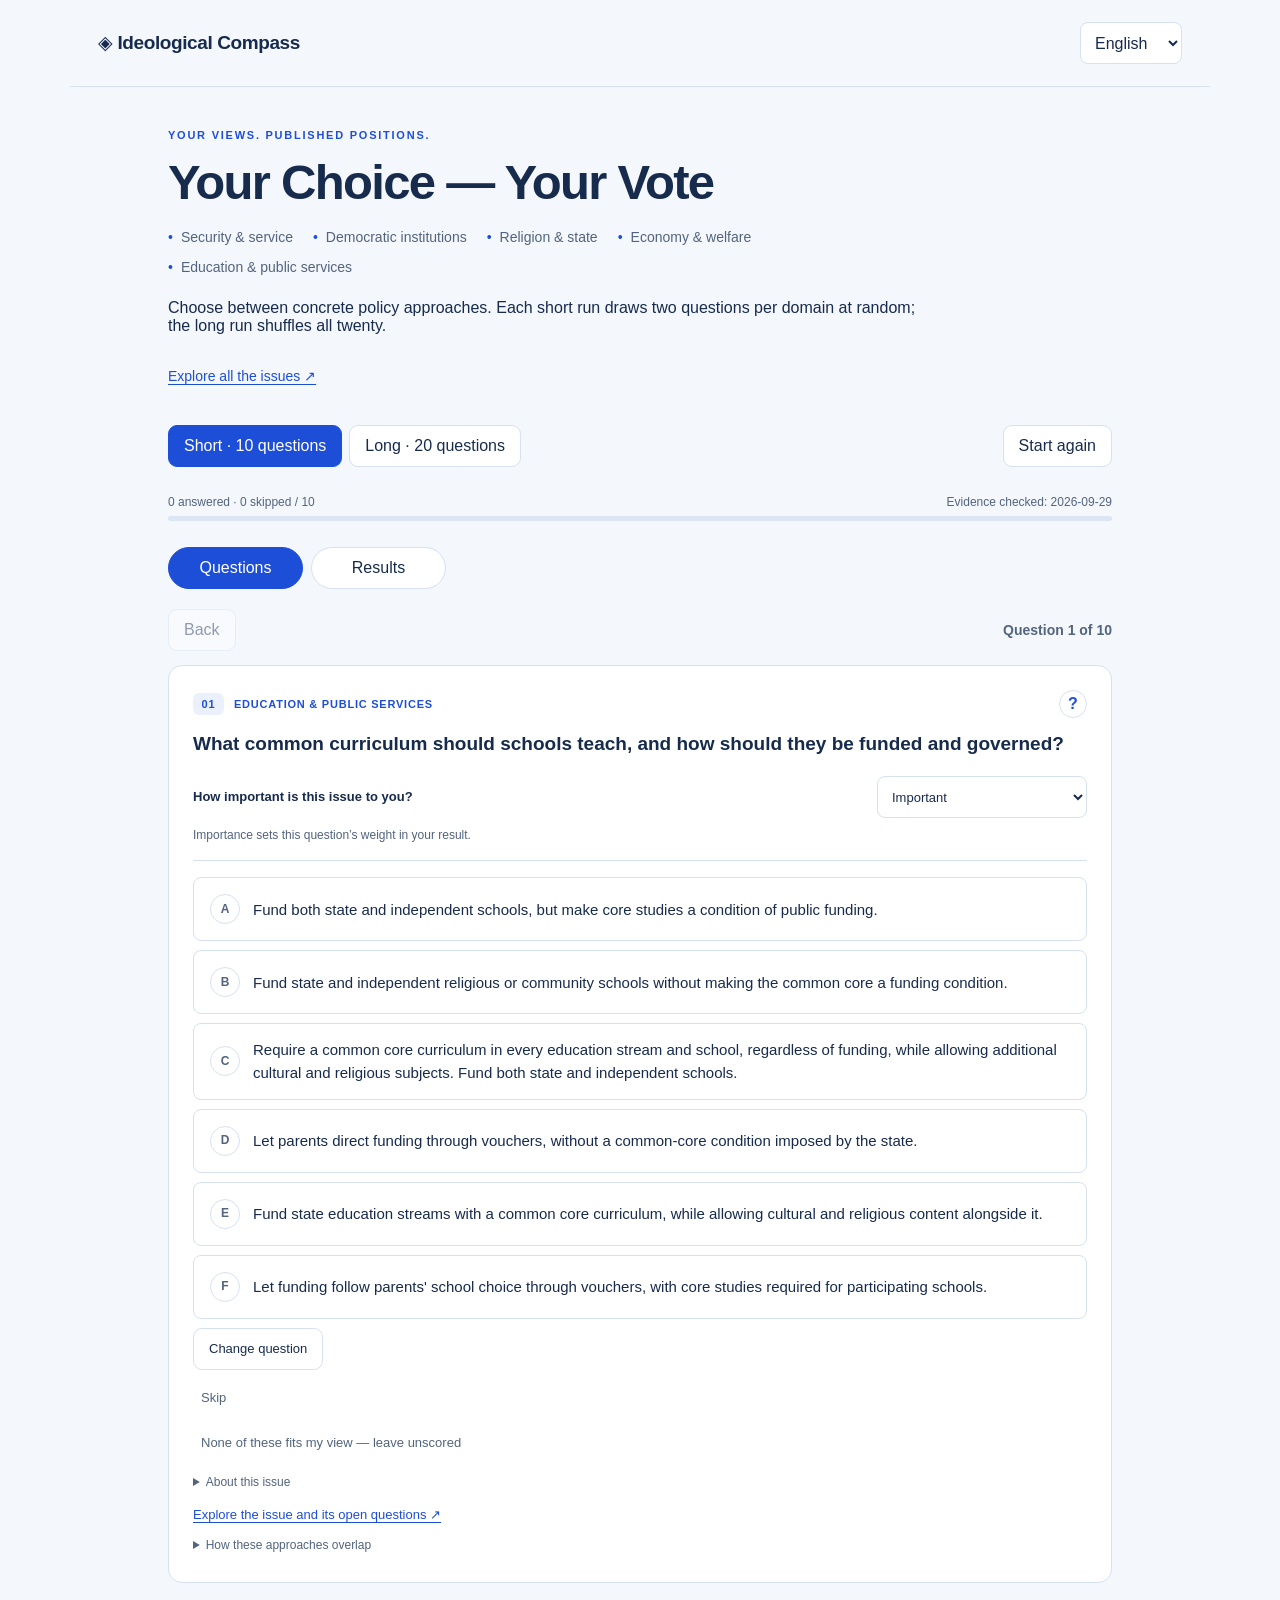
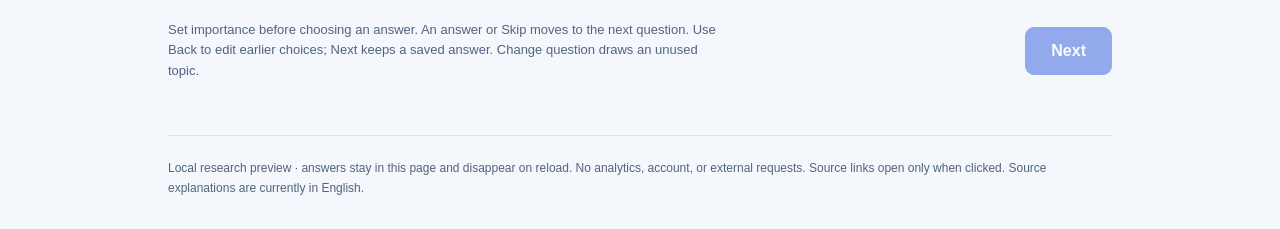
==== index.html @ 133d7e2b "Add multilingual political compass and GitHub Pages deployment" ====
<!doctype html>
<html lang="en" dir="ltr">
<head>
  <meta charset="utf-8"><meta name="theme-color" content="#1d4ed8">
  <meta name="viewport" content="width=device-width,initial-scale=1,viewport-fit=cover">
  <meta name="color-scheme" content="light">
  <title>Your Choice — Your Vote</title>
  <style>:root{font-family:Inter,-apple-system,BlinkMacSystemFont,"Segoe UI",Arial,sans-serif;color:#172b4d;background:#f4f7fc;font-synthesis:none;--accent:#1d4ed8;--line:#d7e1ef;--muted:#52647e}*{box-sizing:border-box}body{margin:0}button,input{font:inherit}button{cursor:pointer;border:1px solid var(--line);background:#fff;color:inherit;border-radius:9px;padding:10px 15px;min-height:42px}button:hover{border-color:var(--accent);background:#edf4ff}button:focus-visible,a:focus-visible,summary:focus-visible,input:focus-visible{outline:3px solid #3b82f6;outline-offset:4px}button:disabled{opacity:.45;cursor:default}button[aria-pressed=true],button.primary{background:var(--accent);color:#fff;border-color:var(--accent)}a{color:var(--accent);text-underline-offset:3px}.topbar{max-width:1140px;margin:auto;padding:22px 28px;display:flex;align-items:center;justify-content:space-between;border-bottom:1px solid var(--line)}.brand{text-decoration:none;color:#172b4d;font-weight:750;font-size:19px;letter-spacing:-.4px}.top-actions{display:flex;gap:14px;align-items:center}.badge{font-size:11px;letter-spacing:.07em;text-transform:uppercase;color:#78623a;background:#efe7d6;border-radius:30px;padding:7px 11px}main{max-width:1000px;margin:auto;padding:0 28px 30px}.intro{padding:42px 0 24px;max-width:770px}.eyebrow{font-size:11px;font-weight:750;letter-spacing:.16em;text-transform:uppercase;color:var(--accent);margin:0 0 14px}h1{font-size:clamp(32px,5vw,49px);line-height:1.12;letter-spacing:-1.7px;margin:0 0 16px;font-weight:700}.intro>p:last-child{font-size:17px;line-height:1.65;color:var(--muted);margin:0}.toolbar{display:flex;gap:16px;align-items:center;justify-content:space-between;padding:16px 0}.segments,.toolbar-actions{display:flex;gap:7px}.progress-line{display:flex;justify-content:space-between;gap:14px;font-size:12px;color:var(--muted);margin:12px 0 7px}progress{display:block;width:100%;height:5px;border:0;border-radius:6px;overflow:hidden;background:#dce5f3}progress::-webkit-progress-bar{background:#dce5f3}progress::-webkit-progress-value{background:var(--accent)}progress::-moz-progress-bar{background:var(--accent)}.tabs{display:flex;gap:8px;margin:26px 0 20px}.tabs button{border-radius:30px;min-width:135px}.question{background:#fff;border:1px solid var(--line);border-radius:14px;margin-bottom:16px;padding:24px}.question-meta{display:flex;gap:10px;align-items:center;margin-bottom:12px;font-size:11px;font-weight:700;color:var(--accent);text-transform:uppercase;letter-spacing:.07em}.question-number{display:inline-grid;place-items:center;background:#eaf1fc;border-radius:6px;padding:5px 7px;min-width:31px}.question fieldset{padding:0;border:0;margin:0;min-width:0}.question legend{font-size:19px;line-height:1.5;font-weight:600;margin-bottom:18px;padding:0;max-width:100%}.choices{display:grid;grid-template-columns:repeat(5,1fr);gap:7px}.choice{position:relative;display:flex;align-items:center;justify-content:center;text-align:center;cursor:pointer;border:1px solid var(--line);border-radius:8px;min-height:58px;padding:9px;font-size:13px;line-height:1.35}.choice:has(input:checked){background:#e8f0fe;border-color:var(--accent);box-shadow:inset 0 0 0 1px var(--accent);color:#17438e}.choice:has(input:focus-visible){outline:3px solid #3b82f6;outline-offset:3px}.choice input{position:absolute;opacity:0;width:1px;height:1px}.choice.skip{grid-column:1/-1;justify-self:start;border:0;min-height:32px;padding:5px 8px;color:var(--muted);margin-top:2px}.question details{margin-top:9px;font-size:12px;color:var(--muted)}summary{cursor:pointer;padding:6px 0}details p{line-height:1.6}.finish{display:flex;justify-content:space-between;align-items:center;gap:20px;margin:24px 0}.finish p{max-width:550px;font-size:13px;color:var(--muted);line-height:1.6}.primary{font-weight:650;padding:14px 25px}.result-heading{display:flex;justify-content:space-between;align-items:center;gap:15px;margin:27px 0 20px}.result-heading h2{font-size:29px;letter-spacing:-.7px;margin:0 0 8px}.result-heading p{margin:0;color:var(--muted);font-size:14px;line-height:1.6}.research-options{display:flex;flex-wrap:wrap;gap:12px 26px;background:#eaf1fc;border:1px solid var(--line);border-radius:10px;padding:17px;font-size:13px}.research-options label{display:flex;gap:9px;align-items:center;cursor:pointer}.research-options input{accent-color:var(--accent);width:17px;height:17px}.notice{border-inline-start:3px solid #6b9fdf;background:#eef4ff;padding:12px 16px;font-size:13px;line-height:1.6;color:#334c70}.result-card{background:#fff;border:1px solid var(--line);border-radius:12px;margin-bottom:13px;padding:21px}.result-main{display:flex;justify-content:space-between;align-items:flex-start;gap:18px}.result-main h3{font-size:19px;margin:0 0 8px}.result-meta{font-size:12px;color:var(--muted);line-height:1.6}.score{text-align:end;font-size:31px;font-weight:700;white-space:nowrap;color:var(--accent)}.score small{display:block;max-width:200px;white-space:normal;font-weight:500;font-size:11px;line-height:1.5;color:var(--muted)}.score.missing{font-size:13px;max-width:210px;white-space:normal;line-height:1.5;color:var(--muted);font-weight:500}.score.partial{color:#866823}.score-track{height:6px;background:#eaf0fa;border-radius:5px;margin:15px 0;overflow:hidden}.score-track span{display:block;height:100%;background:var(--accent)}.result-card>details{font-size:12px;margin-top:12px}.evidence{padding:15px 0;border-top:1px solid var(--line);line-height:1.6}.evidence h4{font-size:14px;font-weight:600;margin:0 0 8px}.evidence p{margin:6px 0;color:var(--muted)}.evidence .values{font-weight:650;color:#244b7b}.evidence a{margin-inline-end:14px;display:inline-block}.evidence-tag{font-size:11px;background:#edf2f9;border-radius:4px;padding:3px 6px}.bounds{font-size:12px;color:var(--muted);line-height:1.6}.method{border-top:1px solid var(--line);padding-top:15px;font-size:13px;line-height:1.7;margin-top:27px}.empty{padding:35px;border:1px dashed var(--line);text-align:center;line-height:1.7;color:var(--muted)}footer{border-top:1px solid var(--line);margin-top:40px;padding-top:22px;color:var(--muted);font-size:12px;line-height:1.7}[hidden]{display:none!important}[dir=rtl] h1{letter-spacing:-.6px}[dir=rtl] .eyebrow,[dir=rtl] .question-meta{letter-spacing:0}@media(max-width:650px){main{padding:0 17px 24px}.topbar{padding:17px}.top-actions{gap:7px}.badge{display:none}.intro{padding-top:29px}.toolbar{flex-direction:column;align-items:stretch}.segments button{flex:1}.toolbar-actions{justify-content:flex-end}.question{padding:18px}.question legend{font-size:17px}.choices{grid-template-columns:repeat(2,1fr)}.choice:nth-child(3){grid-column:1/-1;grid-row:3}.choice.skip{grid-row:4}.choice{min-height:50px}.finish{align-items:stretch;flex-direction:column}.finish p{margin-bottom:0}.progress-line{font-size:11px}.result-main{gap:12px}.result-card{padding:17px}.result-heading{align-items:flex-start}.score.missing{max-width:130px}.score small{max-width:145px}.research-options{flex-direction:column}.result-heading h2{font-size:25px}}

/* Policy packages need readable sentences, not a row of scale buttons. */
.choices{display:flex;flex-direction:column;gap:9px}
.choice{justify-content:flex-start;align-items:center;text-align:start;gap:13px;min-height:64px;padding:14px 16px;font-size:15px;line-height:1.55}
.option-letter{display:grid;place-items:center;flex:0 0 30px;height:30px;border:1px solid var(--line);border-radius:50%;font-size:12px;font-weight:700;color:var(--muted)}
.choice:has(input:checked) .option-letter{background:var(--accent);border-color:var(--accent);color:#fff}
.choice.skip{align-self:flex-start;min-height:34px;max-width:100%;font-size:13px}
.component{margin:12px 0;padding:12px 15px;background:#f3f6fc;border-radius:8px}
.component h5{font-size:13px;margin:0 0 7px}
.component .component-match{color:var(--accent);font-weight:650}
@media(max-width:650px){.choice{font-size:14px;padding:12px;gap:10px}.option-letter{flex-basis:25px;height:25px}.choice.skip{font-size:12px}.component{padding:11px}.question legend{font-size:19px}}
select{font:inherit;color:inherit;background:#fff;border:1px solid var(--line);border-radius:8px;padding:10px;max-width:100%;min-height:42px}
select:focus-visible{outline:3px solid #3b82f6;outline-offset:3px}
.intro>a{display:inline-block;margin-top:17px;font-size:14px}
.help-wrap{position:relative;margin-inline-start:auto;text-transform:none;letter-spacing:normal}
.help-button{padding:0;min-height:28px;width:28px;height:28px;border-radius:50%;font-size:16px;font-weight:700}
.issue-tooltip{position:absolute;z-index:5;inset-inline-end:0;top:36px;width:min(440px,calc(100vw - 72px));background:#17386b;color:#fff;padding:18px;border-radius:12px;box-shadow:0 10px 30px #132f5730;font-size:14px;line-height:1.65;font-weight:400}
.issue-tooltip::before{content:'';position:absolute;top:-12px;inset-inline:0;height:14px}
.issue-tooltip a{display:block;color:#d6e6ff;font-weight:650;margin-top:12px}
.reading-links{display:flex;flex-direction:column;gap:10px;margin:14px 0;line-height:1.6}
.reading-links bdi{font-size:11px;white-space:nowrap;color:var(--muted)}
.explore-issue{display:inline-block;margin-top:12px;font-size:13px}
.overlap-details{color:var(--muted);margin-top:15px}
.table-scroll{max-width:100%;overflow:auto}.overlap-table{border-collapse:collapse;margin-top:10px;width:100%;max-width:470px;font-size:12px;font-variant-numeric:tabular-nums}
.overlap-table caption{text-align:start;padding:8px 0;font-weight:650}.overlap-table td,.overlap-table th{padding:9px;border:1px solid var(--line);text-align:center}.overlap-table th{background:#eaf1fc}
.replacement:empty{display:none}.replacement{padding:14px;background:#edf3fc;border-radius:8px;margin:12px 0;font-size:13px;line-height:1.6}
.replacement-label{display:block;margin-bottom:8px}.replacement-controls{display:flex;gap:8px}.replacement-controls select{flex:1;min-width:0;width:0}.replacement-controls button{flex-shrink:0}
.no-spares{margin:0}.evidence-gap{font-size:13px;line-height:1.6;color:var(--muted);background:#eef3fb;border-radius:7px;padding:12px}.evidence-gap button{font-size:12px;margin-top:8px;display:block}
.question-match{font-size:13px}.issues-page{max-width:980px}#contents{display:flex;flex-direction:column;gap:10px;margin:0 0 28px}#topic-jump{width:100%}
.coverage-note{font-size:13px;line-height:1.7;color:var(--muted);margin:16px 0 22px}
.question-importance{display:grid;grid-template-columns:minmax(0,1fr) auto;align-items:center;gap:8px 16px;border-bottom:1px solid var(--line);margin:0 0 16px;padding-bottom:16px;font-size:13px;line-height:1.5}.question-importance label{font-weight:600}.question-importance small{grid-column:1/-1;color:var(--muted);font-size:12px}.importance-select{width:210px}
@media(max-width:650px){.question-importance{grid-template-columns:minmax(0,1fr)}.importance-select{width:100%}}
.issue-section{scroll-margin-top:20px;padding:30px;background:white;border:1px solid var(--line);border-radius:14px;margin:24px 0}.issue-section h2{font-size:27px;line-height:1.35;margin:10px 0 18px}.issue-section h3{font-size:16px;margin:26px 0 12px}.issue-introduction{font-size:17px;line-height:1.8;color:var(--muted)}.open-questions{background:#eaf1fc;border-radius:10px;padding:18px 35px;line-height:1.8}.open-questions li+li,.approach-list li+li{margin-top:12px}.approach-list{font-size:15px;line-height:1.8;padding-inline-start:23px}
@media(max-width:650px){.replacement-controls{flex-direction:column}.replacement-controls select{width:100%}.issue-section{padding:20px}.issue-section h2{font-size:22px}.issue-introduction{font-size:16px}.topbar{gap:10px}.brand{font-size:17px}.top-actions{min-width:0}.top-actions select{max-width:125px}}

.change-question-control{display:flex;align-items:center;gap:10px;flex-wrap:wrap}.change-question-control small{font-size:12px;color:var(--muted)}.change-question{font-size:13px}
.topic-list{list-style:none;display:flex;flex-wrap:wrap;gap:8px 20px;padding:0;margin:0 0 20px;font-size:14px;line-height:1.6;color:var(--muted)}.topic-list li::before{content:'•';color:var(--accent);margin-inline-end:8px}.topbar .brand{min-width:0;line-height:1.35}.top-actions{flex-shrink:0}
.question-navigation{display:flex;align-items:center;justify-content:space-between;gap:16px;margin-bottom:14px;scroll-margin-top:16px}.question-navigation span{font-size:14px;color:var(--muted);font-weight:600}.step-actions{flex-shrink:0}.question legend:focus{outline:none}
@media(max-width:650px){.step-actions button{width:100%}.step-actions{width:100%}}

#subtitle{white-space:pre-line}

/* Phone layouts keep text readable and controls large enough to tap. */
html{-webkit-text-size-adjust:100%;text-size-adjust:100%}
.question-domain{min-width:0;overflow-wrap:anywhere}
.question-number,.help-wrap{flex-shrink:0}
.reading-links a,.evidence a{overflow-wrap:anywhere}
@media(max-width:650px){
  main{padding:0 max(14px,env(safe-area-inset-right)) max(24px,env(safe-area-inset-bottom)) max(14px,env(safe-area-inset-left))}
  .topbar{padding:12px max(14px,env(safe-area-inset-right)) 12px max(14px,env(safe-area-inset-left));gap:12px}
  .topbar .brand{font-size:16px;letter-spacing:0}
  button,select{min-height:48px;font-size:16px;touch-action:manipulation}
  #language{width:112px;padding:8px;flex-shrink:0}
  .intro{padding:24px 0 12px}
  h1{font-size:clamp(28px,8vw,36px);line-height:1.2;letter-spacing:-.6px;text-wrap:balance}
  .topic-list{gap:4px 16px;margin-bottom:16px;line-height:1.5}
  #subtitle{font-size:16px;line-height:1.6;color:var(--muted)}
  .intro>a{margin-top:8px;padding:10px 0;min-height:44px}
  .toolbar{gap:10px;padding:12px 0}
  .segments{width:100%}.segments button{min-width:0;padding:10px;line-height:1.4}
  .progress-line{flex-wrap:wrap;gap:4px 12px;line-height:1.5;font-size:12px}
  .tabs{margin:20px 0 14px}.tabs button{flex:1;min-width:0}
  .question-navigation{position:sticky;top:0;z-index:6;background:#f4f7fc;padding:8px 0;margin-bottom:8px;scroll-margin-top:0;border-bottom:1px solid var(--line)}
  .question-navigation span{text-align:end}
  .question{padding:16px;border-radius:12px}
  .question-meta{gap:8px;line-height:1.5;margin-bottom:12px}
  .help-button{width:44px;height:44px;min-height:44px}
  .issue-tooltip{top:50px;width:min(440px,calc(100vw - 64px));max-height:60vh;max-height:60dvh;overflow:auto;font-size:15px;padding:16px}
  .question legend{font-size:20px;line-height:1.45;margin-bottom:16px}
  .question-importance{gap:8px;font-size:14px}
  .question-importance small{font-size:13px;line-height:1.5}
  .choice{font-size:16px;line-height:1.55;padding:13px 12px;gap:10px;min-height:52px}
  .option-letter{flex:0 0 26px;height:26px}
  .choice>span:last-child{min-width:0;overflow-wrap:anywhere}
  .choice.skip{align-self:stretch;font-size:14px;min-height:44px;padding:10px 12px;background:#f3f6fc}
  .change-question-control{gap:6px}.change-question{width:100%;font-size:16px}
  .question summary,.result-card>details>summary,.method>summary{min-height:44px;padding:12px 0;font-size:14px;line-height:1.5}
  .explore-issue{display:block;min-height:44px;font-size:14px;padding:10px 0;line-height:1.5;margin-top:4px}
  .finish{gap:14px;margin:16px 0}.finish p{font-size:14px}
  .result-heading{flex-direction:column;align-items:stretch}.result-heading button{align-self:flex-start}
  .result-main{display:grid;grid-template-columns:minmax(0,1fr) minmax(88px,116px);gap:12px}
  .result-main>div:first-child{display:contents}
  .result-main h3{grid-column:1;grid-row:1;font-size:19px;line-height:1.4;overflow-wrap:anywhere}
  .result-meta{grid-column:1/-1;grid-row:2;font-size:13px}
  .score{grid-column:2;grid-row:1;font-size:32px;line-height:1.2}
  .score small{font-size:12px;margin-top:5px;max-width:none}
  .research-options{font-size:14px}.research-options label{align-items:flex-start;line-height:1.6}
  .research-options input{flex-shrink:0;width:20px;height:20px;margin-top:2px}
  .notice,.coverage-note,.evidence-gap{font-size:14px}
  .evidence-gap button{font-size:14px;max-width:100%}
  .evidence,.component{font-size:14px}.evidence h4{font-size:16px}
  .issue-section{padding:18px 16px}.issue-section h2{font-size:23px;overflow-wrap:anywhere}
  .open-questions{padding:16px;padding-inline-start:32px}
  .approach-list{font-size:16px}.reading-links{font-size:15px}
}
@media(prefers-reduced-motion:reduce){*{scroll-behavior:auto!important}}
@media(pointer:coarse){button,select{min-height:48px;font-size:16px}.help-button{width:44px;height:44px;min-height:44px}.issue-tooltip{top:50px}}
.choice{transition:background-color 140ms ease,border-color 140ms ease,color 140ms ease,box-shadow 140ms ease}
.choice.is-confirmed:has(input:checked){background:var(--accent);border-color:var(--accent);color:white;box-shadow:inset 0 0 0 1px var(--accent)}
.choice.is-confirmed:has(input:checked) .option-letter{background:white;color:var(--accent);border-color:white}
@media(prefers-reduced-motion:reduce){.choice{transition:none}}
</style>
</head>
<body>
  <header class="topbar"><a class="brand" href="#">◈ <span id="brand"></span></a><div class="top-actions"><select id="language" aria-label="Language / שפה / Язык"><option value="en">English</option><option value="he">עברית</option><option value="ru">Русский</option></select></div></header>
  <main>
    <section class="intro"><p class="eyebrow" id="eyebrow"></p><h1 id="title"></h1><ul id="topics" class="topic-list"></ul><p id="subtitle"></p><a id="issues-link" href="issues.html" target="_blank" rel="noopener"></a></section>
    <section class="toolbar" aria-label="Questionnaire controls">
      <div class="segments"><button type="button" id="short"></button><button type="button" id="long"></button></div>
      <div class="toolbar-actions"><button type="button" id="reset"></button></div>
    </section>
    <div class="progress-line"><span id="progress-label" role="status"></span><span id="date"></span></div><progress id="progress" value="0" max="10"></progress>
    <nav class="tabs"><button type="button" id="quiz-tab"></button><button type="button" id="results-tab"></button></nav>
    <section id="quiz"><div id="question-navigation" class="question-navigation"><button id="back" type="button"></button><span id="step-label" role="status" aria-live="polite"></span></div><div id="questions"></div><div class="finish"><p id="skip-note"></p><div class="step-actions"><button class="primary" id="next" type="button"></button><button class="primary" id="calculate" type="button" hidden></button></div></div></section>
    <section id="results" hidden aria-label="Results">
      <div class="result-heading"><div><h2 id="results-title" tabindex="-1"></h2><p id="results-subtitle"></p></div><button type="button" id="edit"></button></div>
      <div class="research-options"><label><input type="checkbox" id="historical"><span id="historical-label"></span></label></div>
      <p id="mode-note" class="notice"></p>
      <p id="coverage-note" class="coverage-note"></p>
      <div id="result-cards"></div>
      <details class="method"><summary id="method-title"></summary><p id="method-body"></p></details>
    </section>
    <footer id="footer"></footer>
  </main>
  <script id="compass-data" type="application/json">{"parties": [{"id": "likud", "en": "Likud", "he": "הליכוד", "ru": "Ликуд"}, {"id": "yashar", "en": "Yashar", "he": "ישר!", "ru": "Яшар"}, {"id": "beyahad", "en": "Beyahad", "he": "ביחד", "ru": "Беяхад"}, {"id": "democrats", "en": "Democrats", "he": "הדמוקרטים", "ru": "Демократы"}, {"id": "religious_zionism", "en": "Religious Zionism", "he": "הציונות הדתית", "ru": "Религиозный сионизм"}, {"id": "otzma", "en": "Otzma Yehudit", "he": "עוצמה יהודית", "ru": "Оцма Йехудит"}, {"id": "shas", "en": "Shas", "he": "ש״ס", "ru": "ШАС"}, {"id": "beytenu", "en": "Yisrael Beytenu", "he": "ישראל ביתנו", "ru": "Наш дом Израиль"}, {"id": "raam", "en": "Ra'am", "he": "רע״ם", "ru": "РААМ"}, {"id": "hadash", "en": "Hadash", "he": "חד״ש", "ru": "ХАДАШ"}, {"id": "taal", "en": "Ta'al", "he": "תע״ל", "ru": "ТААЛ"}, {"id": "balad", "en": "Balad", "he": "בל״ד", "ru": "БАЛАД"}, {"id": "utj", "en": "United Torah Judaism", "he": "יהדות התורה", "ru": "Яхадут ха-Тора"}, {"id": "zehut", "en": "Zehut", "he": "זהות", "ru": "Зеут"}, {"id": "blue_white", "en": "Blue and White", "he": "כחול לבן", "ru": "Кахоль-Лаван"}, {"id": "reservists", "en": "Reservists", "he": "המילואימניקים", "ru": "Резервисты"}], "sources": {"Y": {"title": "Yashar: ten steps", "url": "https://yasharwitheisenkot.com/", "date": null, "type": "party_program", "note": "Current homepage; detailed subpages intermittently returned a verification screen."}, "D": {"title": "Democrats: agenda, July 2025", "url": "https://democrats.org.il/wp-content/uploads/2025/09/agenda2025.pdf", "date": "2025-07", "type": "party_program", "note": "Date taken from the document cover, not search-engine publication metadata. Newer plans also exist at yes.democrats.org.il; the parsed index did not expose their text."}, "DC": {"title": "Democrats: current commitments", "url": "https://fighters.democrats.org.il/", "date": null, "type": "party_program"}, "B": {"title": "Beyahad: published plans", "url": "https://be-yahad.org.il/plans/?bennett_plans_cat=198", "date": null, "type": "party_program"}, "BE": {"title": "Beyahad: environment plan", "url": "https://be-yahad.org.il/plans/enviroment/", "date": null, "type": "party_program"}, "IB": {"title": "Yisrael Beytenu: platform", "url": "https://beytenu.org.il/party-platform/", "date": null, "type": "party_program", "note": "Current living page; contains both new priorities and legacy sections. Unresolved internal tensions must be flagged."}, "Z": {"title": "Zehut: full web platform", "url": "https://zehut.org.il/platform/full", "date": null, "type": "party_program"}, "ZC": {"title": "Zehut: compass", "url": "https://zehut.org.il/compass", "date": null, "type": "party_program"}, "RD": {"title": "Religious Zionism: platform index", "url": "https://zionutdatit.org.il/מצע-המפלגה/", "date": null, "type": "party_index", "note": "Official index retrieved directly on 2026-09-29. It links dated 2021–22 platform PDFs; those are labeled historical."}, "RJ": {"title": "Religious Zionism: Law and Justice booklet", "url": "https://digitaler.cld.bz/zionutdatit", "date": null, "type": "party_program", "note": "Earlier booklet. A September 2026 sequel exists; see RJ2. Do not label this booklet the 2026 edition."}, "RJ2": {"title": "N12: publication of Law and Justice 2.0", "url": "https://www.mako.co.il/news-israel-elections/2026/Article-8bc88f253f4a0a1027.htm", "date": "2026-09-15", "type": "report"}, "RS": {"title": "Knesset: Smotrich calls for sovereignty", "url": "https://main.knesset.gov.il/News/PressReleases/pages/press29.07.25cx.aspx", "date": "2025-07-29", "type": "official_statement", "note": "Indexed excerpt contains the call for a sovereignty decision; direct page returned no parsed text."}, "O": {"title": "Otzma Yehudit: Disengagement 710 plan", "url": "https://ozmayeudit.com/יו״ר-עוצמה-יהודית-השר-בן-גביר-מציג-את-תו/", "date": "2026-09-04", "type": "party_program", "note": "Retrieved in indexed text. Concerns state-supported emigration; does not itself establish positions on civilian settlements, taxation or marriage."}, "OH": {"title": "Otzma Yehudit: archived principles", "url": "https://www.idi.org.il/media/13907/עוצמה-יהודית.pdf", "date": null, "type": "archive", "note": "Image-only historical document located; not used to code unseen text."}, "OI": {"title": "IDI: Otzma Yehudit", "url": "https://www.idi.org.il/policy/parties-and-elections/parties/otzma-yehudit/", "date": null, "type": "secondary_profile"}, "L": {"title": "Likud: constitution", "url": "https://www.likud.org.il/images/veida4_docs/60.pdf", "date": null, "type": "party_constitution", "note": "Historical/standing principles, not a newly published election platform; indexed text retrieved."}, "LI": {"title": "IDI: Likud and its platform publication history", "url": "https://www.idi.org.il/policy/parties-and-elections/parties/likud/", "date": null, "type": "secondary_profile"}, "LS": {"title": "Prime Minister's Office: Netanyahu on Palestinian statehood", "url": "https://www.gov.il/en/pages/spoke-pm210925", "date": "2025-09-21", "type": "official_statement"}, "S": {"title": "Shas: principles for the 17th Knesset", "url": "https://www.idi.org.il/media/6856/shas-17.pdf", "date": "2006", "type": "archive", "note": "Explicit references to the 17th Knesset and targets for 2007. Not a 2026 platform."}, "UT": {"title": "United Torah Judaism: archived platform", "url": "https://www.idi.org.il/media/16889/יהדות-התורה-1999.pdf", "date": "1999", "type": "archive", "note": "Election year from archive attribution; saved copy carries 2002 print metadata."}, "R": {"title": "Ra'am: archived platform", "url": "https://www.idi.org.il/media/16883/רעמ-1999.pdf", "date": "1999", "type": "archive", "note": "Saved copy carries 2002 metadata; historical only."}, "RI": {"title": "IDI: Ra'am", "url": "https://www.idi.org.il/policy/parties-and-elections/parties/raam/", "date": null, "type": "secondary_profile"}, "H": {"title": "Hadash: current principles", "url": "https://hadash.org.il/", "date": null, "type": "party_principles"}, "HH": {"title": "Hadash: 2013 platform", "url": "https://www.idi.org.il/media/6524/חדש.pdf", "date": "2013", "type": "archive", "note": "The document explicitly identifies the 19th Knesset. The original /matzahadash/ URL now returns 404."}, "H22": {"title": "Zo Haderekh: Hadash–Ta'al 2022 economic program", "url": "https://zoha.org.il/116306/", "date": "2022-10-27", "type": "party_affiliated_archive"}, "TI": {"title": "IDI: Ta'al", "url": "https://www.idi.org.il/policy/parties-and-elections/parties/ta-al/", "date": null, "type": "secondary_profile", "note": "No standalone current primary platform located in this search."}, "BA": {"title": "Balad: political program", "url": "https://www.altajamoa.org/نصوص-مؤسسة/2017/03/29/البرنامج-السياسي", "date": "2017-03-29", "type": "archive", "note": "Official Arabic document. The page's own date is used."}, "DR": {"title": "Ynet: parties' responses on conscription", "url": "https://www.ynet.co.il/news/elections2026/article/yokra14898966", "date": "2026-09-16", "type": "reported_party_responses", "note": "Party responses distinguished from the reporter's characterizations. Joint List response is attributed to the list, not separately asserted by all components."}, "BW": {"title": "Blue and White: principles", "url": "https://kachollavan.org.il/wp-content/uploads/2025/07/20527_3_A5_Hoveret_Ekronot_ONE_PAGE_A.pdf", "date": "2025-07 (file path)", "type": "party_program"}, "M": {"title": "Reservists: platform", "url": "https://www.themiluimnikim.org.il/platform/", "date": null, "type": "party_program", "note": "Component program; not presumed to be an agreed joint program with the Economic Party."}, "REG": {"title": "Platform discovery index", "url": "https://www.dor-why.co.il/platforms", "date": "2026-09-15", "type": "discovery_only", "note": "Used to locate originals; summaries and electoral-list labels are not the party answer key."}, "RDS": {"title": "Religious Zionism: sovereignty policy", "url": "https://zionutdatit.org.il/hityashvut/sovereignty/", "date": null, "type": "party_program", "note": "Official page retrieved directly on 2026-09-29. Publication date not stated; not labeled a newly issued manifesto."}, "RDJ21": {"title": "Religious Zionism: judicial platform", "url": "https://zionutdatit.org.il/wp-content/uploads/2021/12/משפט.pdf", "date": "2021-12", "type": "archive", "note": "Linked by the official platform index. PDF metadata and 24th-Knesset wording establish age; judicial-appointment section visually inspected."}, "RDI21": {"title": "Religious Zionism: Jewish identity platform", "url": "https://zionutdatit.org.il/wp-content/uploads/2021/12/זהות-יהודית.pdf", "date": "2021-12", "type": "archive", "note": "Official linked PDF, visually inspected. Used for the Jewish/democratic identity component; general status-quo language is not a complete answer on transport or marriage."}, "RDE21": {"title": "Religious Zionism: economic platform", "url": "https://zionutdatit.org.il/wp-content/uploads/2021/12/כלכלה.pdf", "date": "2021-12", "type": "archive", "note": "Official linked PDF, visually inspected. Explicitly calls for compulsory arbitration in essential services."}, "RDB23": {"title": "Religious Zionism: 2023–24 budget policy", "url": "https://zionutdatit.org.il/budget/", "date": "2023–2024", "type": "archive", "note": "Official text retrieved directly; internal budget-year references establish date. Not a new 2026 program."}, "OZ20": {"title": "Otzma Yehudit: principles for the 23rd Knesset election (2020)", "url": "https://www.knesset.tv/media/34728/מצע-עוצמה-יהודית.pdf", "date": "2020-01-28", "type": "archive", "note": "Party principles archived by the Knesset channel; heading explicitly dates the election document. Section 4 visually inspected. Historical evidence, not a 2026 manifesto."}}, "status_legend": {"P": "Party-published program or policy page being used as current evidence; may be undated.", "S": "Specific attributable public statement, possibly reported by a news outlet.", "H": "Historical document; excluded from current-mode scoring.", "R": "Secondary characterization; excluded from current-mode scoring.", "U": "Unknown or insufficiently specific; never scored as zero."}, "version": "0.4-confirmed-agreement", "checked_at": "2026-09-29", "publication_ready": false, "description": "Multilingual policy packages with explicit graded component-similarity matrices, confirmed-agreement ranking, source completeness and randomized questionnaire runs.", "questions": [{"id": "Q1", "short": true, "domain": "security", "en": "What political framework should Israel pursue with the Palestinians?", "he": "איזו מסגרת מדינית על ישראל לקדם ביחס לפלסטינים?", "dimensions": [{"id": "statehood", "en": "A separate Palestinian state", "he": "מדינה פלסטינית נפרדת", "weight": 1, "values": [{"id": "yes", "en": "Pursue a state with security conditions", "he": "לקדם מדינה בתנאי ביטחון", "ru": "Создание государства при соблюдении условий безопасности"}, {"id": "no", "en": "No separate Palestinian state", "he": "ללא מדינה פלסטינית נפרדת", "ru": "Без отдельного палестинского государства"}, {"id": "defer", "en": "Defer the final-status decision", "he": "לדחות הכרעה על הסדר הקבע", "ru": "Отложить решение об окончательном статусе"}], "ru": "Отдельное палестинское государство", "similarity": {"matrix": {"yes": {"yes": 1, "no": 0, "defer": 0.5}, "no": {"yes": 0, "no": 1, "defer": 0.5}, "defer": {"yes": 0.5, "no": 0.5, "defer": 1}}, "rationale": {"en": "Deferral leaves either final outcome open; accepting and rejecting a separate state are opposed.", "he": "דחיית ההכרעה משאירה את שתי התוצאות פתוחות; תמיכה במדינה נפרדת ושלילתה מנוגדות.", "ru": "Отсрочка оставляет открытыми оба исхода; поддержка и отрицание отдельного государства противоположны."}}}, {"id": "framework", "en": "Political framework", "he": "המסגרת המדינית", "weight": 1, "values": [{"id": "bilateral", "en": "Bilateral negotiated agreement", "he": "הסכם במשא ומתן ישיר", "ru": "Двустороннее соглашение"}, {"id": "regional", "en": "Regional agreement", "he": "הסדר אזורי", "ru": "Региональное соглашение"}, {"id": "autonomy", "en": "Autonomy under Israeli security control", "he": "אוטונומיה תחת שליטה ביטחונית ישראלית", "ru": "Автономия под израильским контролем безопасности"}, {"id": "interim", "en": "Interim arrangements", "he": "הסדרי ביניים", "ru": "Промежуточные договорённости"}, {"id": "shared", "en": "One shared democratic state", "he": "מדינה דמוקרטית משותפת", "ru": "Одно общее демократическое государство"}], "ru": "Политическая модель", "similarity": {"matrix": {"bilateral": {"bilateral": 1, "regional": 0.75, "autonomy": 0.25, "interim": 0.5, "shared": 0}, "regional": {"bilateral": 0.75, "regional": 1, "autonomy": 0.25, "interim": 0.5, "shared": 0}, "autonomy": {"bilateral": 0.25, "regional": 0.25, "autonomy": 1, "interim": 0.5, "shared": 0}, "interim": {"bilateral": 0.5, "regional": 0.5, "autonomy": 0.5, "interim": 1, "shared": 0}, "shared": {"bilateral": 0, "regional": 0, "autonomy": 0, "interim": 0, "shared": 1}}, "rationale": {"en": "Negotiated frameworks overlap strongly; interim arrangements share practical tools with several end-state models.", "he": "מסגרות של הסכם חופפות במידה רבה; להסדרי ביניים כלים משותפים עם כמה מודלים של הסדר קבע.", "ru": "Переговорные модели сильно пересекаются; временные договорённости разделяют практические инструменты с несколькими конечными моделями."}}}], "options": [{"id": "negotiated", "en": "Negotiate two states with enforceable security safeguards and agreed borders.", "he": "לנהל משא ומתן לשתי מדינות, עם הסדרי ביטחון ניתנים לאכיפה וגבולות מוסכמים.", "profile": {"statehood": "yes", "framework": "bilateral"}, "ru": "Вести переговоры о двух государствах с проверяемыми гарантиями безопасности и согласованными границами."}, {"id": "regional", "en": "Pursue a Palestinian state only within a wider regional agreement with Arab states and security guarantees.", "he": "לקדם מדינה פלסטינית רק כחלק מהסדר אזורי רחב עם מדינות ערב וערבויות ביטחוניות.", "profile": {"statehood": "yes", "framework": "regional"}, "ru": "Добиваться создания палестинского государства только в рамках более широкого регионального соглашения с арабскими странами и гарантиями безопасности."}, {"id": "autonomy", "en": "Maintain Israeli security control and Palestinian civil autonomy, without a separate Palestinian state.", "he": "לקיים שליטה ביטחונית ישראלית ואוטונומיה אזרחית פלסטינית, ללא מדינה פלסטינית נפרדת.", "profile": {"statehood": "no", "framework": "autonomy"}, "ru": "Сохранить израильский контроль в сфере безопасности и палестинскую гражданскую автономию без отдельного палестинского государства."}, {"id": "interim", "en": "Defer the final-status decision and pursue practical interim agreements on security, movement and economic life.", "he": "לדחות את ההכרעה על הסדר הקבע ולקדם הסכמי ביניים בנושאי ביטחון, תנועה וכלכלה.", "profile": {"statehood": "defer", "framework": "interim"}, "ru": "Отложить решение об окончательном статусе и заключать промежуточные соглашения по безопасности, передвижению и экономике."}, {"id": "shared", "en": "Work toward one democratic state with equal citizenship for Israelis and Palestinians, rather than two states.", "he": "לפעול למדינה דמוקרטית אחת עם אזרחות שווה לישראלים ולפלסטינים, במקום שתי מדינות.", "profile": {"statehood": "no", "framework": "shared"}, "ru": "Стремиться к одному демократическому государству с равным гражданством для израильтян и палестинцев вместо двух государств."}], "note": "Choose the policy package closest to your view. Each package has two separately scored components; choosing a package does not establish views beyond its wording.", "note_he": "בחרו את חבילת המדיניות הקרובה ביותר לעמדתכם. בכל חלופה שני מרכיבים שמושווים בנפרד; הבחירה אינה מעידה על עמדות מעבר למה שנכתב.", "ru": "Какой политический подход Израилю следует выбрать в отношениях с палестинцами?", "note_ru": "Выберите пакет политики, наиболее близкий к вашей позиции. Его два компонента сравниваются отдельно; выбор не означает согласия с положениями, которые здесь не указаны.", "help": {"overview": {"en": "The dispute concerns sovereignty, security and political rights. Two-state, autonomy and shared-state proposals allocate these differently. Interim arrangements defer the final decision; a regional agreement adds neighboring states and guarantees.", "he": "המחלוקת עוסקת בריבונות, בביטחון ובזכויות פוליטיות. שתי מדינות, אוטונומיה ומדינה משותפת מחלקות אותם אחרת. הסדר ביניים דוחה הכרעה סופית; הסדר אזורי מוסיף מדינות שכנות וערבויות.", "ru": "Спор касается суверенитета, безопасности и политических прав. Два государства, автономия и общее государство распределяют их по-разному. Временные договорённости откладывают окончательное решение, а региональное соглашение привлекает соседние страны и гарантии."}, "links": [{"url": "https://www.inss.org.il/publication/the-day-after/", "title": {"en": "INSS: Regional proposals for post-war Gaza", "he": "INSS: מתווים אזוריים לעזה לאחר המלחמה", "ru": "INSS: региональные варианты послевоенного устройства Газы"}, "kind": "analysis", "language": "en"}, {"url": "https://www.altajamoa.org/نصوص-مؤسسة/2017/03/29/البرنامج-السياسي", "title": {"en": "Balad: political program (2017)", "he": "בל״ד: תוכנית פוליטית (2017)", "ru": "БАЛАД: политическая программа (2017)"}, "kind": "party", "language": "ar"}], "discussion": {"en": ["What security guarantees could actually be enforced, and by whom?", "What citizenship and political rights would people have under each proposed arrangement?"], "he": ["אילו ערבויות ביטחוניות אפשר לאכוף בפועל, ועל ידי מי?", "אילו זכויות אזרחיות ופוליטיות יהיו לתושבים בכל הסדר מוצע?"], "ru": ["Какие гарантии безопасности реально исполнимы и кто их обеспечит?", "Какие гражданские и политические права получат жители при каждом устройстве?"]}}}, {"id": "Q2", "short": true, "domain": "security", "en": "How should military and civilian service be organized, including for yeshiva students?", "he": "כיצד יש להסדיר שירות צבאי ואזרחי, כולל לתלמידי ישיבות?", "dimensions": [{"id": "obligation", "en": "Who is obliged to serve?", "he": "על מי חלה החובה?", "weight": 1, "values": [{"id": "universal", "en": "Universal obligation with narrow individual exceptions", "he": "חובה כללית עם חריגים אישיים מצומצמים", "ru": "Всеобщая обязанность с узкими индивидуальными исключениями"}, {"id": "sector_exemption", "en": "Exemption for full-time yeshiva study", "he": "פטור ללימוד מלא בישיבה", "ru": "Освобождение при очной учёбе в иешиве"}, {"id": "voluntary", "en": "Voluntary service for everyone", "he": "שירות מרצון לכולם", "ru": "Добровольная служба для всех"}], "ru": "Кто обязан служить?", "similarity": {"matrix": {"universal": {"universal": 1, "sector_exemption": 0.5, "voluntary": 0}, "sector_exemption": {"universal": 0.5, "sector_exemption": 1, "voluntary": 0.25}, "voluntary": {"universal": 0, "sector_exemption": 0.25, "voluntary": 1}}, "rationale": {"en": "Universal and sector-exemption models retain conscription; an exemption shares only limited voluntariness with an all-volunteer system.", "he": "חובה כללית ופטור מגזרי משמרים גיוס חובה; לפטור יש רק חפיפה מוגבלת עם שירות מרצון לכולם.", "ru": "Всеобщая обязанность и секторные исключения сохраняют призыв; исключение лишь частично сходно с полностью добровольной системой."}}}, {"id": "pathway", "en": "Service pathway", "he": "מסלול השירות", "weight": 1, "values": [{"id": "military_priority", "en": "Military service takes priority", "he": "עדיפות לשירות צבאי", "ru": "Приоритет потребностей армии"}, {"id": "equal_choice", "en": "Equal choice of military or civilian service", "he": "בחירה שווה בין שירות צבאי לאזרחי", "ru": "Равный выбор военной или гражданской службы"}], "ru": "Порядок выбора службы", "similarity": {"matrix": {"military_priority": {"military_priority": 1, "equal_choice": 0.5}, "equal_choice": {"military_priority": 0.5, "equal_choice": 1}}, "rationale": {"en": "Both provide military and civilian routes, but differ over who chooses the route.", "he": "בשני המודלים קיימים מסלולים צבאיים ואזרחיים, אך זהות הגורם הבוחר שונה.", "ru": "Обе модели предусматривают военный и гражданский пути, но различаются тем, кто выбирает путь."}}}], "options": [{"id": "universal_military", "en": "Require service from everyone, with the army choosing whom it needs and civilian service for the rest; allow only narrow individual exceptions.", "he": "לחייב את כולם בשירות: הצבא יבחר את מי שנחוץ לו, והשאר ישרתו בשירות אזרחי; לאפשר רק חריגים אישיים מצומצמים.", "profile": {"obligation": "universal", "pathway": "military_priority"}, "ru": "Ввести обязанность служить для всех: армия определяет, кто ей нужен, остальные проходят гражданскую службу. Допускать лишь узкие индивидуальные исключения."}, {"id": "universal_choice", "en": "Require a contribution from everyone, but let each person choose between military service and an equally recognized civilian route.", "he": "לחייב את כולם בתרומה, אך לאפשר לכל אדם לבחור בין שירות צבאי למסלול אזרחי בעל מעמד שווה.", "profile": {"obligation": "universal", "pathway": "equal_choice"}, "ru": "Требовать службы от всех, но позволить каждому выбирать между военной и равноценной гражданской службой."}, {"id": "yeshiva_exemption", "en": "Keep compulsory military service, while exempting full-time yeshiva students and offering adapted service to those who leave study.", "he": "להשאיר שירות צבאי חובה, לפטור תלמידי ישיבות הלומדים במשרה מלאה ולהציע שירות מותאם למי שעוזבים את הלימודים.", "profile": {"obligation": "sector_exemption", "pathway": "military_priority"}, "ru": "Сохранить обязательную военную службу, освобождая тех, кто учится в иешиве полный день, и предлагая подходящие условия службы тем, кто прекращает учёбу."}, {"id": "professional", "en": "Move to a paid professional military and voluntary civilian service, ending compulsory service for everyone.", "he": "לעבור לצבא מקצועי בשכר ולשירות אזרחי מרצון, ולבטל את חובת השירות לכולם.", "profile": {"obligation": "voluntary", "pathway": "equal_choice"}, "ru": "Перейти к оплачиваемой профессиональной армии и добровольной гражданской службе, отменив обязательную службу для всех."}], "note": "Choose the policy package closest to your view. Each package has two separately scored components; choosing a package does not establish views beyond its wording.", "note_he": "בחרו את חבילת המדיניות הקרובה ביותר לעמדתכם. בכל חלופה שני מרכיבים שמושווים בנפרד; הבחירה אינה מעידה על עמדות מעבר למה שנכתב.", "ru": "Как организовать военную и гражданскую службу, в том числе для учащихся иешив?", "note_ru": "Выберите пакет политики, наиболее близкий к вашей позиции. Его два компонента сравниваются отдельно; выбор не означает согласия с положениями, которые здесь не указаны.", "help": {"overview": {"en": "Service policy has two separate questions: who must serve, and who chooses the route. The debate weighs military staffing and equal burdens against religious study, individual freedom and the costs of alternative service.", "he": "מדיניות השירות כוללת שתי שאלות נפרדות: מי חייב לשרת ומי בוחר את המסלול. הדיון מאזן בין צורכי כוח האדם והשוויון בנטל לבין לימוד תורה, חירות הפרט ועלות המסלולים החלופיים.", "ru": "Политика службы ставит два вопроса: кто обязан служить и кто выбирает путь. Обсуждаются потребности армии и равенство обязанностей, а также религиозная учёба, личная свобода и стоимость альтернативной службы."}, "links": [{"url": "https://en.idi.org.il/articles/53301", "title": {"en": "IDI: Development of the Haredi exemption law", "he": "IDI: התפתחות הסדרי הפטור לחרדים", "ru": "IDI: история освобождения харедим от службы"}, "kind": "analysis", "language": "en"}, {"url": "https://zehut.org.il/platform/full", "title": {"en": "Zehut: published program", "he": "זהות: המצע המפורסם", "ru": "Зеут: опубликованная программа"}, "kind": "party", "language": "he"}], "discussion": {"en": ["Who should decide which exemptions are legitimate and which service routes meet real needs?", "How should lost earnings, public cost and the burden on those who serve be compared?"], "he": ["מי יקבע אילו פטורים מוצדקים ואילו מסלולי שירות עונים על צרכים אמיתיים?", "כיצד משווים אובדן הכנסה, עלות ציבורית והנטל על המשרתים?"], "ru": ["Кто определяет обоснованные исключения и реально нужные виды службы?", "Как сопоставить потерянный заработок, бюджетные расходы и нагрузку на служащих?"]}}}, {"id": "Q3", "short": true, "domain": "institutions", "en": "How should power be divided between the Knesset and the judiciary?", "he": "כיצד יש לחלק את הכוח בין הכנסת למערכת המשפט?", "dimensions": [{"id": "ordinary_override", "en": "Override by an ordinary coalition majority", "he": "התגברות ברוב קואליציוני רגיל", "weight": 1, "values": [{"id": "yes", "en": "Yes", "he": "כן", "ru": "Да"}, {"id": "no", "en": "No", "he": "לא", "ru": "Нет"}], "ru": "Преодоление судебного решения обычным коалиционным большинством", "similarity": {"matrix": {"yes": {"yes": 1, "no": 0}, "no": {"yes": 0, "no": 1}}, "rationale": {"en": "These are opposed answers to this explicit policy commitment; shared aspects are scored in the other component.", "he": "אלה תשובות מנוגדות להתחייבות המדיניות המפורשת; היבטים משותפים נבחנים במרכיב האחר.", "ru": "Это противоположные ответы на конкретный вопрос политики; общие аспекты учитываются другим компонентом."}}}, {"id": "appointments", "en": "Who selects judges?", "he": "מי בוחר שופטים?", "weight": 1, "values": [{"id": "professional", "en": "Professional committee", "he": "ועדה מקצועית", "ru": "Профессиональная комиссия"}, {"id": "shared", "en": "Government–opposition agreement", "he": "הסכמה בין קואליציה לאופוזיציה", "ru": "Соглашение коалиции и оппозиции"}, {"id": "parliament", "en": "Parliamentary majority", "he": "רוב בכנסת", "ru": "Парламентское большинство"}, {"id": "direct", "en": "Direct public election", "he": "בחירה ישירה בציבור", "ru": "Прямые выборы гражданами"}], "ru": "Кто выбирает судей?", "similarity": {"matrix": {"professional": {"professional": 1, "shared": 0.75, "parliament": 0.25, "direct": 0}, "shared": {"professional": 0.75, "shared": 1, "parliament": 0.5, "direct": 0.25}, "parliament": {"professional": 0.25, "shared": 0.5, "parliament": 1, "direct": 0.5}, "direct": {"professional": 0, "shared": 0.25, "parliament": 0.5, "direct": 1}}, "rationale": {"en": "Credit reflects shared professional checks or electoral accountability, not the identity of a party supporting a model.", "he": "החפיפה מבוססת על בקרה מקצועית או אחריות לנבחרים, ולא על המפלגה התומכת במודל.", "ru": "Сходство отражает общие профессиональные сдержки или выборную подотчётность, а не партийную принадлежность."}}}], "options": [{"id": "professional_review", "en": "Keep rights-based judicial review without an ordinary-majority override; use a professionally led judicial appointments committee.", "he": "לשמור על ביקורת שיפוטית להגנת זכויות ללא התגברות ברוב רגיל; למנות שופטים בוועדה בהובלה מקצועית.", "profile": {"ordinary_override": "no", "appointments": "professional"}, "ru": "Сохранить судебный контроль для защиты прав без возможности преодолеть его обычным большинством; назначать судей через комиссию под руководством профессионалов."}, {"id": "shared_review", "en": "Require government–opposition agreement on judicial appointments, and prohibit overriding rights judgments by an ordinary coalition majority.", "he": "לחייב הסכמה בין קואליציה לאופוזיציה במינוי שופטים, ולא לאפשר לרוב קואליציוני רגיל להתגבר על פסיקות המגינות על זכויות.", "profile": {"ordinary_override": "no", "appointments": "shared"}, "ru": "Назначать судей по соглашению коалиции и оппозиции и не позволять обычному коалиционному большинству преодолевать решения о защите прав."}, {"id": "parliamentary", "en": "Let an ordinary Knesset majority override invalidation of a law and give elected legislators control over judicial appointments.", "he": "לאפשר לרוב רגיל בכנסת להתגבר על פסילת חוק ולהעניק לנבחרי הציבור שליטה במינוי שופטים.", "profile": {"ordinary_override": "yes", "appointments": "parliament"}, "ru": "Разрешить обычному большинству Кнессета преодолевать отмену закона судом и передать избранным депутатам контроль над назначением судей."}, {"id": "direct_election", "en": "Allow an ordinary-majority override, but have the public elect senior judges directly for fixed terms.", "he": "לאפשר התגברות ברוב רגיל, אך לבחור שופטים בכירים בבחירה ישירה של הציבור לתקופות קצובות.", "profile": {"ordinary_override": "yes", "appointments": "direct"}, "ru": "Разрешить преодоление обычным большинством, но избирать высших судей прямым голосованием граждан на фиксированный срок."}], "note": "Choose the policy package closest to your view. Each package has two separately scored components; choosing a package does not establish views beyond its wording.", "note_he": "בחרו את חבילת המדיניות הקרובה ביותר לעמדתכם. בכל חלופה שני מרכיבים שמושווים בנפרד; הבחירה אינה מעידה על עמדות מעבר למה שנכתב.", "ru": "Как распределить полномочия между Кнессетом и судебной системой?", "note_ru": "Выберите пакет политики, наиболее близкий к вашей позиции. Его два компонента сравниваются отдельно; выбор не означает согласия с положениями, которые здесь не указаны.", "help": {"overview": {"en": "An override clause would let the Knesset re-enact a law invalidated for conflicting with constitutional rights. Supporters emphasize elected lawmakers' authority; critics emphasize minority-rights safeguards. The required majority, duration and judicial appointment system affect the balance.", "he": "פסקת התגברות נועדה לאפשר לכנסת לחוקק מחדש חוק שנפסל בשל סתירה לזכויות חוקתיות. תומכים מדגישים את סמכות הנבחרים; מתנגדים מדגישים הגנה על זכויות מיעוט. הרוב הדרוש, משך ההתגברות ושיטת מינוי השופטים משפיעים על האיזון.", "ru": "Положение о преодолении судебного вето позволило бы Кнессету вновь принять закон, отменённый судом из-за нарушения конституционных прав. Сторонники подчёркивают полномочия избранных законодателей, критики — защиту меньшинств. Баланс зависит от требуемого большинства, срока действия и порядка назначения судей."}, "links": [{"url": "https://en.idi.org.il/articles/46387", "title": {"en": "IDI: The override clause explained", "he": "IDI: הסבר על פסקת ההתגברות", "ru": "IDI: что такое преодоление судебного вето"}, "kind": "analysis", "language": "en"}, {"url": "https://zionutdatit.org.il/wp-content/uploads/2021/12/משפט.pdf", "title": {"en": "Religious Zionism: judicial proposals (2021)", "he": "הציונות הדתית: הצעות בתחום המשפט (2021)", "ru": "Религиозный сионизм: судебные предложения (2021)"}, "kind": "party", "language": "he"}], "discussion": {"en": ["Which decisions should an elected majority be unable to make without broader agreement?", "How can judges be accountable without making their decisions dependent on electoral pressure?"], "he": ["אילו החלטות רוב נבחר לא צריך להיות רשאי לקבל בלי הסכמה רחבה יותר?", "כיצד יוצרים אחריות של שופטים בלי להכפיף את פסיקותיהם ללחץ אלקטורלי?"], "ru": ["Какие решения избранное большинство не должно принимать без более широкого согласия?", "Как обеспечить подотчётность судей без зависимости решений от избирательного давления?"]}}}, {"id": "Q4", "short": true, "domain": "institutions", "en": "How should equality and the state's national identity be expressed in constitutional law?", "he": "כיצד יש לבטא את השוויון ואת הזהות הלאומית של המדינה בחוקי היסוד?", "dimensions": [{"id": "equality", "en": "Legal protection for equal civil rights", "he": "עיגון שוויון הזכויות האזרחיות", "weight": 1, "values": [{"id": "constitutional", "en": "Explicit constitutional guarantee", "he": "עיגון מפורש בחוק יסוד", "ru": "Прямая конституционная гарантия"}, {"id": "ordinary", "en": "Ordinary legislation", "he": "חקיקה רגילה", "ru": "Обычное законодательство"}, {"id": "existing", "en": "Retain existing protections", "he": "להשאיר את ההגנות הקיימות", "ru": "Сохранение существующей защиты"}], "ru": "Правовая защита равных гражданских прав", "similarity": {"matrix": {"constitutional": {"constitutional": 1, "ordinary": 0.5, "existing": 0.25}, "ordinary": {"constitutional": 0.5, "ordinary": 1, "existing": 0.5}, "existing": {"constitutional": 0.25, "ordinary": 0.5, "existing": 1}}, "rationale": {"en": "All refer to rights protection but differ in explicitness and legal entrenchment.", "he": "האפשרויות עוסקות בהגנת זכויות אך שונות במפורשות ובעוצמת העיגון המשפטי.", "ru": "Все варианты касаются защиты прав, но различаются её прямотой и уровнем правового закрепления."}}}, {"id": "identity", "en": "National identity", "he": "זהות לאומית", "weight": 1, "values": [{"id": "jewish_democratic", "en": "Jewish and democratic", "he": "יהודית ודמוקרטית", "ru": "Еврейское и демократическое государство"}, {"id": "civic", "en": "Civic state of all citizens", "he": "מדינה אזרחית של כלל אזרחיה", "ru": "Гражданское государство всех граждан"}, {"id": "binational", "en": "Recognition of two national collectives", "he": "הכרה בשני קולקטיבים לאומיים", "ru": "Признание двух национальных общностей"}], "ru": "Национальный характер", "similarity": {"matrix": {"jewish_democratic": {"jewish_democratic": 1, "civic": 0.25, "binational": 0.25}, "civic": {"jewish_democratic": 0.25, "civic": 1, "binational": 0.75}, "binational": {"jewish_democratic": 0.25, "civic": 0.75, "binational": 1}}, "rationale": {"en": "Civic and binational models overlap in equal belonging; national definitions remain a substantive distinction.", "he": "למודל אזרחי ולמודל דו־לאומי חפיפה בשייכות שווה; ההגדרה הלאומית היא הבדל מהותי.", "ru": "Гражданская и двунациональная модели близки по равной принадлежности; национальное определение остаётся существенным различием."}}}], "options": [{"id": "jewish_equal", "en": "Guarantee equal individual civil rights in a Basic Law while retaining Israel's identity as a Jewish and democratic state.", "he": "לעגן בחוק יסוד שוויון זכויות אזרחיות אישיות, לצד זהותה של ישראל כמדינה יהודית ודמוקרטית.", "profile": {"equality": "constitutional", "identity": "jewish_democratic"}, "ru": "Закрепить равные личные гражданские права в Основном законе, сохранив характер Израиля как еврейского и демократического государства."}, {"id": "civic_equal", "en": "Guarantee constitutional equality and define the state in civic terms as belonging equally to all its citizens.", "he": "לעגן שוויון חוקתי ולהגדיר את המדינה במונחים אזרחיים כשייכת באופן שווה לכל אזרחיה.", "profile": {"equality": "constitutional", "identity": "civic"}, "ru": "Гарантировать конституционное равенство и определить государство как гражданское, в равной мере принадлежащее всем его гражданам."}, {"id": "collective_equal", "en": "Guarantee equal individual rights and recognize both Jewish and Arab national collectives in the constitutional framework.", "he": "לעגן שוויון זכויות אישיות ולהכיר במסגרת החוקתית הן בקולקטיב הלאומי היהודי והן בקולקטיב הלאומי הערבי.", "profile": {"equality": "constitutional", "identity": "binational"}, "ru": "Гарантировать равные личные права и признать в конституционном устройстве как еврейскую, так и арабскую национальную общность."}, {"id": "ordinary_equal", "en": "Retain the Jewish and democratic constitutional definition, and protect equality through ordinary legislation.", "he": "להשאיר את ההגדרה החוקתית היהודית והדמוקרטית ולהגן על השוויון בחקיקה רגילה.", "profile": {"equality": "ordinary", "identity": "jewish_democratic"}, "ru": "Сохранить конституционное определение еврейского и демократического государства, защищая равноправие обычными законами."}, {"id": "existing", "en": "Keep the Jewish and democratic definition and existing rights protections, without adding a new equality guarantee.", "he": "להשאיר את ההגדרה היהודית והדמוקרטית ואת הגנות הזכויות הקיימות, ללא עיגון חדש של השוויון.", "profile": {"equality": "existing", "identity": "jewish_democratic"}, "ru": "Сохранить определение еврейского и демократического государства и действующие гарантии прав, не добавляя новой гарантии равенства."}], "note": "Choose the policy package closest to your view. Each package has two separately scored components; choosing a package does not establish views beyond its wording.", "note_he": "בחרו את חבילת המדיניות הקרובה ביותר לעמדתכם. בכל חלופה שני מרכיבים שמושווים בנפרד; הבחירה אינה מעידה על עמדות מעבר למה שנכתב.", "ru": "Как закрепить равноправие и национальный характер государства в Основных законах?", "note_ru": "Выберите пакет политики, наиболее близкий к вашей позиции. Его два компонента сравниваются отдельно; выбор не означает согласия с положениями, которые здесь не указаны.", "help": {"overview": {"en": "Equal individual citizenship and a state's national identity are related but distinct. The dispute asks both how strongly equality should be legally protected and whether national belonging is defined as Jewish, civic or shared by two national communities.", "he": "שוויון אזרחי אישי וזהותה הלאומית של מדינה קשורים אך אינם זהים. המחלוקת עוסקת בעוצמת העיגון המשפטי של השוויון ובשאלה אם השייכות הלאומית מוגדרת כיהודית, אזרחית או משותפת לשתי קהילות לאומיות.", "ru": "Равное личное гражданство и национальный характер государства связаны, но не тождественны. Спор касается силы правовой защиты равенства и определения принадлежности: еврейской, гражданской или общей для двух национальных сообществ."}, "links": [{"url": "https://en.idi.org.il/articles/24241", "title": {"en": "IDI: Nation-State Law explainer", "he": "IDI: הסבר על חוק הלאום", "ru": "IDI: разбор Закона о национальном государстве"}, "kind": "analysis", "language": "en"}, {"url": "https://www.altajamoa.org/نصوص-مؤسسة/2017/03/29/البرنامج-السياسي", "title": {"en": "Balad: political program (2017)", "he": "בל״ד: תוכנית פוליטית (2017)", "ru": "БАЛАД: политическая программа (2017)"}, "kind": "party", "language": "ar"}], "discussion": {"en": ["When do equal individual rights require recognition of collective language or cultural rights?", "How should conflicts between national symbols, public resources and equal belonging be resolved?"], "he": ["מתי שוויון זכויות אישי מחייב הכרה בזכויות לשוניות או תרבותיות קיבוציות?", "כיצד פותרים התנגשות בין סמלים לאומיים, משאבים ציבוריים ושייכות שווה?"], "ru": ["Когда равные личные права требуют признания коллективных языковых или культурных прав?", "Как разрешать конфликты между национальными символами, ресурсами и равной принадлежностью?"]}}}, {"id": "Q5", "short": true, "domain": "religion", "en": "What routes should couples have for marriage, partnership and separation?", "he": "אילו מסלולים יש להציע לזוגות לנישואים, לזוגיות ולפרידה?", "dimensions": [{"id": "civil_route", "en": "Civil legal route", "he": "המסלול האזרחי", "weight": 1, "values": [{"id": "marriage", "en": "Civil marriage and divorce for all", "he": "נישואים וגירושים אזרחיים לכולם", "ru": "Гражданский брак и развод для всех"}, {"id": "registration", "en": "Civil partnership registration", "he": "רישום זוגיות אזרחית", "ru": "Регистрация гражданского партнёрства"}, {"id": "none", "en": "No domestic civil route", "he": "ללא מסלול אזרחי בישראל", "ru": "Без гражданского порядка внутри Израиля"}], "ru": "Гражданский правовой порядок", "similarity": {"matrix": {"marriage": {"marriage": 1, "registration": 0.75, "none": 0}, "registration": {"marriage": 0.75, "registration": 1, "none": 0.25}, "none": {"marriage": 0, "registration": 0.25, "none": 1}}, "rationale": {"en": "Civil registration shares legal protection outside religious marriage, but is not assumed legally equivalent to marriage and divorce.", "he": "רישום אזרחי מעניק הגנות מחוץ לנישואים דתיים, אך אינו נחשב זהה משפטית לנישואים ולגירושים.", "ru": "Гражданская регистрация даёт защиту вне религиозного брака, но не считается юридически равной браку и разводу."}}}, {"id": "religious_role", "en": "Role of religious institutions", "he": "תפקיד המוסדות הדתיים", "weight": 1, "values": [{"id": "optional", "en": "Optional legally recognized religious route", "he": "מסלול דתי מוכר לפי בחירה", "ru": "Религиозный порядок по выбору с юридическим признанием"}, {"id": "private", "en": "Religious ceremonies are private", "he": "טקסים דתיים הם עניין פרטי", "ru": "Религиозные церемонии — частное дело"}, {"id": "exclusive", "en": "Religious institutions have exclusive jurisdiction", "he": "סמכות בלעדית למוסדות הדת", "ru": "Исключительная компетенция религиозных учреждений"}], "ru": "Роль религиозных учреждений", "similarity": {"matrix": {"optional": {"optional": 1, "private": 0.5, "exclusive": 0.25}, "private": {"optional": 0.5, "private": 1, "exclusive": 0}, "exclusive": {"optional": 0.25, "private": 0, "exclusive": 1}}, "rationale": {"en": "Optional and private routes share freedom of choice; optional and exclusive routes retain some formal religious role.", "he": "מסלול לבחירה וטקס פרטי חולקים חופש בחירה; מסלול לבחירה וסמכות בלעדית משמרים תפקיד דתי רשמי כלשהו.", "ru": "Добровольный и частный пути разделяют свободу выбора; добровольный и исключительный сохраняют некоторую официальную роль религии."}}}], "options": [{"id": "parallel", "en": "Offer civil marriage and divorce alongside an optional, legally recognized religious route.", "he": "להציע נישואים וגירושים אזרחיים לצד מסלול דתי מוכר לבחירת הזוג.", "profile": {"civil_route": "marriage", "religious_role": "optional"}, "ru": "Предоставить гражданский брак и развод наряду с добровольно выбираемым, юридически признанным религиозным порядком."}, {"id": "civil_only", "en": "Use civil marriage and divorce for everyone legally; religious ceremonies remain a private choice.", "he": "להסדיר את הנישואים והגירושים של כולם במערכת אזרחית; טקס דתי יישאר בחירה פרטית.", "profile": {"civil_route": "marriage", "religious_role": "private"}, "ru": "Юридически оформлять все браки и разводы в гражданской системе, оставив религиозные церемонии личным выбором."}, {"id": "registration", "en": "Add civil partnership registration with legal protections, while retaining religious marriage as a separate recognized route.", "he": "להוסיף רישום זוגיות אזרחית עם הגנות משפטיות, לצד נישואים דתיים כמסלול מוכר נפרד.", "profile": {"civil_route": "registration", "religious_role": "optional"}, "ru": "Добавить регистрацию гражданского партнёрства с правовой защитой, сохранив религиозный брак как отдельный признанный путь."}, {"id": "religious", "en": "Keep marriage and divorce under the religious institutions, without adding a domestic civil route.", "he": "להשאיר את הנישואים והגירושים בסמכות מוסדות הדת, ללא הוספת מסלול אזרחי בישראל.", "profile": {"civil_route": "none", "religious_role": "exclusive"}, "ru": "Оставить брак и развод в ведении религиозных учреждений, не вводя гражданского порядка внутри Израиля."}], "note": "Choose the policy package closest to your view. Each package has two separately scored components; choosing a package does not establish views beyond its wording.", "note_he": "בחרו את חבילת המדיניות הקרובה ביותר לעמדתכם. בכל חלופה שני מרכיבים שמושווים בנפרד; הבחירה אינה מעידה על עמדות מעבר למה שנכתב.", "ru": "Какие правовые пути должны быть доступны парам для брака, партнёрства и расставания?", "note_ru": "Выберите пакет политики, наиболее близкий к вашей позиции. Его два компонента сравниваются отдельно; выбор не означает согласия с положениями, которые здесь не указаны.", "help": {"overview": {"en": "Marriage, civil partnership and religious ceremonies need not have identical legal effects. The debate combines freedom to form a family with religious institutions' role, including who handles separation. A civil registry is not automatically equivalent to civil marriage.", "he": "לנישואים, לרישום זוגיות ולטקס דתי אין בהכרח אותן תוצאות משפטיות. הדיון משלב חופש להקים משפחה עם תפקיד מוסדות הדת, כולל סמכות בענייני פרידה. רישום אזרחי אינו בהכרח זהה לנישואים אזרחיים.", "ru": "Брак, гражданское партнёрство и религиозная церемония не обязательно имеют одинаковые правовые последствия. Спор соединяет свободу создания семьи с ролью религиозных учреждений, включая расставание. Регистрация не автоматически равна гражданскому браку."}, "links": [{"url": "https://en.idi.org.il/articles/6539", "title": {"en": "IDI: Civil unions for all", "he": "IDI: ברית זוגיות לכולם", "ru": "IDI: гражданские союзы для всех"}, "kind": "analysis", "language": "en"}, {"url": "https://zionutdatit.org.il/wp-content/uploads/2021/12/זהות-יהודית.pdf", "title": {"en": "Religious Zionism: Jewish identity (2021)", "he": "הציונות הדתית: זהות יהודית (2021)", "ru": "Религиозный сионизм: еврейский характер (2021)"}, "kind": "party", "language": "he"}], "discussion": {"en": ["Would the available routes provide genuinely comparable rights, including when a relationship ends?", "How should the state handle a disagreement between partners over religious and civil jurisdiction?"], "he": ["האם המסלולים יספקו זכויות מקבילות בפועל, גם כשהקשר מסתיים?", "כיצד המדינה תטפל במחלוקת בין בני זוג על סמכות דתית או אזרחית?"], "ru": ["Дадут ли разные пути сопоставимые права, в том числе при расставании?", "Как государству решать разногласия партнёров о религиозной и гражданской юрисдикции?"]}}}, {"id": "Q6", "short": true, "domain": "religion", "en": "Who should decide on Shabbat transport, and what service should be available?", "he": "מי צריך להחליט על תחבורה בשבת, ואיזה שירות צריך להיות זמין?", "dimensions": [{"id": "service", "en": "Public transport on Shabbat", "he": "תחבורה ציבורית בשבת", "weight": 1, "values": [{"id": "limited", "en": "Limited public service", "he": "שירות ציבורי מצומצם", "ru": "Ограниченное общественное сообщение"}, {"id": "full", "en": "Regular public network", "he": "רשת ציבורית רגילה", "ru": "Обычная общественная сеть"}, {"id": "none", "en": "No public service", "he": "ללא שירות ציבורי", "ru": "Без общественного сообщения"}], "ru": "Общественный транспорт в шаббат", "similarity": {"matrix": {"limited": {"limited": 1, "full": 0.75, "none": 0.25}, "full": {"limited": 0.75, "full": 1, "none": 0}, "none": {"limited": 0.25, "full": 0, "none": 1}}, "rationale": {"en": "Limited and regular service both provide public mobility; limited service retains more rest-day restrictions.", "he": "שירות מצומצם ורגיל מספקים ניידות ציבורית; שירות מצומצם משמר יותר מגבלות של יום מנוחה.", "ru": "Ограниченное и обычное сообщение обеспечивают общественную мобильность; ограниченное сохраняет больше ограничений дня отдыха."}}}, {"id": "authority", "en": "Decision-making level", "he": "מי מחליט?", "weight": 1, "values": [{"id": "local", "en": "Municipalities", "he": "רשויות מקומיות", "ru": "Муниципалитеты"}, {"id": "national", "en": "National government", "he": "הממשלה", "ru": "Центральное правительство"}], "ru": "Уровень принятия решений", "similarity": {"matrix": {"local": {"local": 1, "national": 0}, "national": {"local": 0, "national": 1}}, "rationale": {"en": "Local discretion and a uniform national decision are different allocations of authority.", "he": "שיקול דעת מקומי והכרעה ארצית אחידה הם חלוקות סמכות שונות.", "ru": "Местное усмотрение и единое общенациональное решение по-разному распределяют полномочия."}}}], "options": [{"id": "local_limited", "en": "Let municipalities run limited routes suited to local needs and avoid routes through religious neighborhoods.", "he": "לאפשר לרשויות להפעיל קווים מצומצמים לפי הצורך המקומי, תוך הימנעות ממעבר בשכונות דתיות.", "profile": {"service": "limited", "authority": "local"}, "ru": "Разрешить муниципалитетам организовывать ограниченные маршруты по местным потребностям, избегая проезда через религиозные кварталы."}, {"id": "national_limited", "en": "Set a national limited network connecting hospitals, employment centers and major towns, with uniform rules.", "he": "לקבוע רשת ארצית מצומצמת המחברת בתי חולים, מוקדי תעסוקה ויישובים מרכזיים, לפי כללים אחידים.", "profile": {"service": "limited", "authority": "national"}, "ru": "Создать ограниченную общенациональную сеть между больницами, центрами занятости и крупными населёнными пунктами по единым правилам."}, {"id": "national_regular", "en": "Operate a regular national public transport network on Shabbat, with service frequency adjusted to demand.", "he": "להפעיל בשבת רשת תחבורה ציבורית ארצית רגילה, בתדירות המותאמת לביקוש.", "profile": {"service": "full", "authority": "national"}, "ru": "Обеспечить обычную общенациональную сеть общественного транспорта в шаббат, регулируя частоту по спросу."}, {"id": "private_local", "en": "Keep public transport closed, but let municipalities authorize privately funded shared transport.", "he": "להשאיר את התחבורה הציבורית סגורה, אך לאפשר לרשויות להתיר תחבורה שיתופית במימון פרטי.", "profile": {"service": "none", "authority": "local"}, "ru": "Не запускать общественный транспорт, но разрешить муниципалитетам одобрять совместные перевозки с частным финансированием."}, {"id": "national_rest", "en": "Maintain a national rest-day policy without public transport; keep exceptions under national rules.", "he": "לקיים מדיניות יום מנוחה ארצית ללא תחבורה ציבורית, עם חריגים לפי כללים ארציים.", "profile": {"service": "none", "authority": "national"}, "ru": "Сохранить общенациональный день отдыха без общественного транспорта, с исключениями по государственным правилам."}], "note": "Choose the policy package closest to your view. Each package has two separately scored components; choosing a package does not establish views beyond its wording.", "note_he": "בחרו את חבילת המדיניות הקרובה ביותר לעמדתכם. בכל חלופה שני מרכיבים שמושווים בנפרד; הבחירה אינה מעידה על עמדות מעבר למה שנכתב.", "ru": "Кто должен решать вопрос о транспорте в шаббат и какое сообщение должно быть доступно?", "note_ru": "Выберите пакет политики, наиболее близкий к вашей позиции. Его два компонента сравниваются отдельно; выбор не означает согласия с положениями, которые здесь не указаны.", "help": {"overview": {"en": "Shabbat transport involves mobility for people without cars, a shared day of rest, workers' conditions and neighborhood character. Separate choices concern the extent of service and whether national or local authorities decide.", "he": "תחבורה בשבת נוגעת לניידות של מי שאין להם רכב, ליום מנוחה משותף, לתנאי עובדים ולאופי השכונות. שתי הכרעות נפרדות הן היקף השירות וזהות הגורם המחליט — הממשלה או הרשות המקומית.", "ru": "Транспорт в шаббат затрагивает мобильность людей без автомобиля, общий день отдыха, условия работников и характер районов. Отдельные решения касаются объёма сообщения и того, кто решает — государство или муниципалитет."}, "links": [{"url": "https://en.idi.org.il/articles/5269", "title": {"en": "IDI: Transport on Shabbat and religion–state tensions", "he": "IDI: תחבורה בשבת ומחלוקת דת ומדינה", "ru": "IDI: транспорт в шаббат и отношения религии и государства"}, "kind": "analysis", "language": "en"}, {"url": "https://zionutdatit.org.il/wp-content/uploads/2021/12/זהות-יהודית.pdf", "title": {"en": "Religious Zionism: Jewish identity (2021)", "he": "הציונות הדתית: זהות יהודית (2021)", "ru": "Религиозный сионизм: еврейский характер (2021)"}, "kind": "party", "language": "he"}], "discussion": {"en": ["Who pays for the service, and how are workers who want a shared rest day protected?", "How can one municipality's decision avoid imposing costs or traffic on its neighbors?"], "he": ["מי מממן את השירות, וכיצד מגינים על עובדים המעוניינים ביום מנוחה משותף?", "כיצד מונעים מהחלטה ברשות אחת להטיל עלויות או תנועה על שכנותיה?"], "ru": ["Кто оплачивает сообщение и как защитить работников, желающих общего дня отдыха?", "Как избежать переноса расходов и трафика из одного муниципалитета в соседние?"]}}}, {"id": "Q7", "short": true, "domain": "economy", "en": "What fiscal approach should guide healthcare, education and welfare?", "he": "איזו מדיניות תקציבית צריכה להנחות את הבריאות, החינוך והרווחה?", "dimensions": [{"id": "services", "en": "Scale of publicly funded services", "he": "היקף השירותים במימון ציבורי", "weight": 1, "values": [{"id": "expand", "en": "Expand", "he": "להרחיב", "ru": "Расширить"}, {"id": "maintain", "en": "Maintain", "he": "לשמר", "ru": "Сохранить"}, {"id": "reduce", "en": "Reduce state provision", "he": "לצמצם את השירות המדינתי", "ru": "Сократить государственное предоставление"}], "ru": "Объём услуг с государственным финансированием", "similarity": {"matrix": {"expand": {"expand": 1, "maintain": 0.5, "reduce": 0}, "maintain": {"expand": 0.5, "maintain": 1, "reduce": 0.5}, "reduce": {"expand": 0, "maintain": 0.5, "reduce": 1}}, "rationale": {"en": "Maintaining scale is intermediate between expanding and reducing it.", "he": "שימור ההיקף הוא מצב ביניים בין הרחבה לצמצום.", "ru": "Сохранение объёма занимает промежуточное положение между расширением и сокращением."}}}, {"id": "funding", "en": "Main funding approach", "he": "דרך המימון העיקרית", "weight": 1, "values": [{"id": "progressive", "en": "Higher taxes on high incomes and wealth", "he": "הגדלת מסים על הכנסות גבוהות והון", "ru": "Повысить налоги на высокие доходы и капитал"}, {"id": "broad", "en": "Broader tax increases", "he": "העלאת מסים רחבה", "ru": "Повысить налоги для более широкого круга плательщиков"}, {"id": "reprioritize", "en": "Reallocate existing spending", "he": "שינוי סדרי עדיפויות בתקציב", "ru": "Перераспределить существующие расходы"}, {"id": "lower_taxes", "en": "Lower taxes and private provision", "he": "הפחתת מסים ומענה פרטי", "ru": "Снизить налоги и расширить частное предоставление"}], "ru": "Основной подход к финансированию", "similarity": {"matrix": {"progressive": {"progressive": 1, "broad": 0.5, "reprioritize": 0.25, "lower_taxes": 0}, "broad": {"progressive": 0.5, "broad": 1, "reprioritize": 0.25, "lower_taxes": 0}, "reprioritize": {"progressive": 0.25, "broad": 0.25, "reprioritize": 1, "lower_taxes": 0.25}, "lower_taxes": {"progressive": 0, "broad": 0, "reprioritize": 0.25, "lower_taxes": 1}}, "rationale": {"en": "Tax increases overlap as revenue tools; reallocations have limited overlap with either tax-based expansion or tax reduction.", "he": "העלאות מס חופפות ככלי הכנסה; לשינוי סדרי עדיפויות חפיפה מוגבלת עם הרחבה במיסוי או עם הפחתת מס.", "ru": "Повышения налогов близки как источник доходов; перераспределение лишь частично сходно с расширением за счёт налогов или их снижением."}}}], "options": [{"id": "progressive_expansion", "en": "Expand public services, financed mainly by higher taxes on high incomes and wealth.", "he": "להרחיב שירותים ציבוריים, בעיקר באמצעות הגדלת המס על הכנסות גבוהות ועל הון.", "profile": {"services": "expand", "funding": "progressive"}, "ru": "Расширять государственно финансируемые услуги, главным образом за счёт повышения налогов на высокие доходы и капитал."}, {"id": "broad_expansion", "en": "Expand universal services and finance them through broader tax increases shared across the population.", "he": "להרחיב שירותים אוניברסליים ולממן אותם בהעלאות מס רחבות המתחלקות על פני האוכלוסייה.", "profile": {"services": "expand", "funding": "broad"}, "ru": "Расширять всеобщие услуги и финансировать их более широким повышением налогов для населения."}, {"id": "reallocate", "en": "Expand services by cutting other spending and improving efficiency, without planning a tax increase.", "he": "להרחיב שירותים באמצעות קיצוץ הוצאות אחרות והתייעלות, ללא העלאת מס מתוכננת.", "profile": {"services": "expand", "funding": "reprioritize"}, "ru": "Расширять услуги за счёт сокращения других расходов и повышения эффективности, не планируя повышения налогов."}, {"id": "maintain", "en": "Keep the present scale of public services and concentrate on efficiency and reallocating existing budgets.", "he": "לשמר את היקף השירותים הציבוריים ולהתמקד בהתייעלות ובחלוקה מחדש של התקציבים הקיימים.", "profile": {"services": "maintain", "funding": "reprioritize"}, "ru": "Сохранить нынешний объём общественных услуг, сосредоточившись на эффективности и перераспределении имеющихся бюджетов."}, {"id": "smaller_state", "en": "Reduce taxes and state provision, with a larger role for private insurance, households and community support.", "he": "להפחית מסים ואת היקף השירות המדינתי, ולהרחיב את תפקיד הביטוח הפרטי, משקי הבית והסיוע הקהילתי.", "profile": {"services": "reduce", "funding": "lower_taxes"}, "ru": "Снизить налоги и объём государственных услуг, увеличив роль частного страхования, домохозяйств и общинной поддержки."}], "note": "Choose the policy package closest to your view. Each package has two separately scored components; choosing a package does not establish views beyond its wording.", "note_he": "בחרו את חבילת המדיניות הקרובה ביותר לעמדתכם. בכל חלופה שני מרכיבים שמושווים בנפרד; הבחירה אינה מעידה על עמדות מעבר למה שנכתב.", "ru": "Какой бюджетный подход выбрать для здравоохранения, образования и социальной поддержки?", "note_ru": "Выберите пакет политики, наиболее близкий к вашей позиции. Его два компонента сравниваются отдельно; выбор не означает согласия с положениями, которые здесь не указаны.", "help": {"overview": {"en": "Larger public services require resources. Taxes, spending cuts elsewhere and efficiency measures distribute the costs differently. Favoring better services does not by itself settle who should pay, or whether more provision should be public or private.", "he": "הרחבת שירותים ציבוריים דורשת משאבים. מסים, קיצוץ בסעיפים אחרים והתייעלות מחלקים את העלות אחרת. תמיכה בשירות טוב יותר אינה קובעת לבדה מי ישלם, או אם ההרחבה תהיה ציבורית או פרטית.", "ru": "Расширение общественных услуг требует ресурсов. Налоги, сокращение других расходов и эффективность по-разному распределяют издержки. Желание лучших услуг само по себе не определяет, кто платит и кто их предоставляет."}, "links": [{"url": "https://www.oecd.org/en/publications/oecd-economic-surveys-israel-2025_d6dd02bc-en/full-report/maintaining-macroeconomic-stability_329dd12a.html", "title": {"en": "OECD: Israel's fiscal choices (2025)", "he": "OECD: אפשרויות המדיניות התקציבית בישראל (2025)", "ru": "ОЭСР: бюджетные решения Израиля (2025)"}, "kind": "research", "language": "en"}, {"url": "https://democrats.org.il/wp-content/uploads/2025/09/agenda2025.pdf", "title": {"en": "Democrats: July 2025 agenda", "he": "הדמוקרטים: תוכנית יולי 2025", "ru": "Демократы: программа июля 2025 года"}, "kind": "party", "language": "he"}], "discussion": {"en": ["If expansion relies on efficiency, what happens if the expected savings do not materialize?", "Which households bear the cost, and which services or future investments would otherwise lose funding?"], "he": ["אם ההרחבה נשענת על התייעלות, מה קורה כשהחיסכון הצפוי אינו מתממש?", "אילו משקי בית נושאים בעלות, ואילו שירותים או השקעות עתידיות עלולים לאבד מימון?"], "ru": ["Что делать, если расширение опирается на эффективность, а экономия не возникает?", "Какие семьи несут расходы и какие услуги или будущие инвестиции теряют финансирование?"]}}}, {"id": "Q8", "short": true, "domain": "economy", "en": "Which mix of tools should address the cost of everyday goods?", "he": "באיזה שילוב כלים יש לטפל ביוקר המוצרים היומיומיים?", "dimensions": [{"id": "imports", "en": "Import policy", "he": "מדיניות יבוא", "weight": 1, "values": [{"id": "open", "en": "Broadly reduce import barriers", "he": "צמצום רחב של חסמי יבוא", "ru": "Широкое снижение импортных барьеров"}, {"id": "selective", "en": "Selective opening with strategic protection", "he": "פתיחה סלקטיבית עם הגנה על ענפים אסטרטגיים", "ru": "Выборочное открытие с защитой стратегических отраслей"}, {"id": "protect", "en": "Retain broad import protection", "he": "שימור הגנה רחבה מפני יבוא", "ru": "Сохранение широкой защиты от импорта"}], "ru": "Импортная политика", "similarity": {"matrix": {"open": {"open": 1, "selective": 0.5, "protect": 0}, "selective": {"open": 0.5, "selective": 1, "protect": 0.5}, "protect": {"open": 0, "selective": 0.5, "protect": 1}}, "rationale": {"en": "Selective opening shares liberalization with open trade and protection with the protected model.", "he": "פתיחה סלקטיבית חולקת פתיחת שווקים עם יבוא פתוח והגנה עם המודל המוגן.", "ru": "Выборочное открытие разделяет либерализацию с открытым импортом и защиту с протекционизмом."}}}, {"id": "consumer_tool", "en": "Main consumer policy tool", "he": "כלי המדיניות המרכזי לצרכן", "weight": 1, "values": [{"id": "competition", "en": "Competition and antitrust enforcement", "he": "תחרות ואכיפה נגד ריכוזיות", "ru": "Конкуренция и антимонопольный контроль"}, {"id": "prices", "en": "Price controls", "he": "פיקוח מחירים", "ru": "Регулирование цен"}, {"id": "support", "en": "Targeted household support", "he": "סיוע ממוקד למשקי בית", "ru": "Адресная помощь домохозяйствам"}], "ru": "Основной инструмент поддержки потребителей", "similarity": {"matrix": {"competition": {"competition": 1, "prices": 0, "support": 0.25}, "prices": {"competition": 0, "prices": 1, "support": 0.5}, "support": {"competition": 0.25, "prices": 0.5, "support": 1}}, "rationale": {"en": "Price controls and household support both intervene directly in affordability, but through different mechanisms.", "he": "פיקוח מחירים וסיוע למשקי בית מתערבים ישירות ביכולת הקנייה, אך במנגנונים שונים.", "ru": "Контроль цен и помощь домохозяйствам прямо влияют на доступность товаров, но разными механизмами."}}}], "options": [{"id": "open_competition", "en": "Reduce import barriers broadly and enforce competition rules, while retaining product-safety standards.", "he": "לצמצם חסמי יבוא באופן רחב ולאכוף תחרות, תוך שמירה על תקני בטיחות למוצרים.", "profile": {"imports": "open", "consumer_tool": "competition"}, "ru": "Широко снижать импортные барьеры и обеспечивать конкуренцию, сохраняя стандарты безопасности товаров."}, {"id": "selective_competition", "en": "Open more markets to imports, protect strategic local production, and fight domestic concentration.", "he": "לפתוח שווקים נוספים ליבוא, להגן על ייצור מקומי אסטרטגי ולהיאבק בריכוזיות המקומית.", "profile": {"imports": "selective", "consumer_tool": "competition"}, "ru": "Открывать больше рынков для импорта, защищать стратегически важное местное производство и бороться с концентрацией рынка."}, {"id": "protect_prices", "en": "Retain broad protection for local producers and use price controls on essential goods.", "he": "לשמור על הגנה רחבה ליצרנים מקומיים ולהפעיל פיקוח מחירים על מוצרי יסוד.", "profile": {"imports": "protect", "consumer_tool": "prices"}, "ru": "Сохранить широкую защиту местных производителей и регулировать цены на основные товары."}, {"id": "open_support", "en": "Open imports broadly, but cushion living costs mainly through targeted support for low-income households.", "he": "לפתוח את היבוא באופן רחב, אך להקל על יוקר המחיה בעיקר בסיוע ממוקד למשקי בית מעוטי הכנסה.", "profile": {"imports": "open", "consumer_tool": "support"}, "ru": "Широко открыть импорт, но смягчать дороговизну прежде всего адресной помощью малообеспеченным домохозяйствам."}, {"id": "selective_support", "en": "Keep protection for strategic production and use targeted household support to offset higher living costs.", "he": "להשאיר הגנה על ייצור אסטרטגי ולפצות על יוקר המחיה באמצעות סיוע ממוקד למשקי בית.", "profile": {"imports": "selective", "consumer_tool": "support"}, "ru": "Сохранить защиту стратегического производства и компенсировать дороговизну адресной помощью домохозяйствам."}], "note": "Choose the policy package closest to your view. Each package has two separately scored components; choosing a package does not establish views beyond its wording.", "note_he": "בחרו את חבילת המדיניות הקרובה ביותר לעמדתכם. בכל חלופה שני מרכיבים שמושווים בנפרד; הבחירה אינה מעידה על עמדות מעבר למה שנכתב.", "ru": "Каким сочетанием мер снижать стоимость повседневных товаров?", "note_ru": "Выберите пакет политики, наиболее близкий к вашей позиции. Его два компонента сравниваются отдельно; выбор не означает согласия с положениями, которые здесь не указаны.", "help": {"overview": {"en": "Imports and competition can put pressure on prices; protection can support domestic production and supply resilience. Price controls and targeted aid address affordability differently. The trade-off depends on which sectors and households a policy covers.", "he": "יבוא ותחרות יכולים ללחוץ להורדת מחירים; הגנה יכולה לתמוך בייצור מקומי ובחוסן האספקה. פיקוח מחירים וסיוע ממוקד מטפלים ביכולת הקנייה בדרכים שונות. הפשרה תלויה בענפים ובמשקי הבית שהמדיניות מכסה.", "ru": "Импорт и конкуренция могут сдерживать цены, а защита — поддерживать местное производство и устойчивость поставок. Контроль цен и адресная помощь действуют по-разному. Компромисс зависит от охваченных отраслей и домохозяйств."}, "links": [{"url": "https://www.oecd.org/en/publications/oecd-economic-surveys-israel-2025_d6dd02bc-en/full-report/addressing-the-high-cost-of-living_bfe408a2.html", "title": {"en": "OECD: Addressing Israel's high cost of living", "he": "OECD: התמודדות עם יוקר המחיה בישראל", "ru": "ОЭСР: борьба с дороговизной в Израиле"}, "kind": "research", "language": "en"}, {"url": "https://zionutdatit.org.il/budget/", "title": {"en": "Religious Zionism: budget policies (2023–24)", "he": "הציונות הדתית: מדיניות תקציב (2023–24)", "ru": "Религиозный сионизм: бюджетная политика (2023–24)"}, "kind": "party", "language": "he"}], "discussion": {"en": ["How can lower import costs be passed on to shoppers rather than retained by concentrated retailers?", "When is protection needed for supply resilience, and when does it merely preserve an expensive incumbent?"], "he": ["כיצד מבטיחים שהוזלת היבוא תגיע לקונים ולא תישאר אצל קמעונאים ריכוזיים?", "מתי הגנה נדרשת לחוסן האספקה, ומתי היא רק משמרת ספק יקר?"], "ru": ["Как передать снижение импортных затрат покупателям, а не крупным торговым сетям?", "Когда защита нужна для устойчивости поставок, а когда лишь сохраняет дорогого действующего поставщика?"]}}}, {"id": "Q9", "short": true, "domain": "services", "en": "What common curriculum should schools teach, and how should they be funded and governed?", "he": "איזו תוכנית לימודים משותפת צריכה לחול בבתי הספר, וכיצד יש לממן ולנהל אותם?", "dimensions": [{"id": "core_condition", "en": "Scope of the common-core requirement", "he": "היקף החובה ללימודי ליבה", "weight": 1, "values": [{"id": "yes", "en": "Required for public funding", "he": "חובה כתנאי למימון ציבורי", "ru": "Условие бюджетного финансирования"}, {"id": "no", "en": "Not a condition of public funding", "he": "אינו תנאי למימון ציבורי", "ru": "Не является условием бюджетного финансирования"}, {"id": "universal", "en": "Required in every school, regardless of funding", "he": "חובה בכל בית ספר, ללא תלות במימון", "ru": "Обязательно во всех школах независимо от финансирования"}], "ru": "На какие школы распространяется обязательное общее ядро", "similarity": {"matrix": {"yes": {"yes": 1, "no": 0, "universal": 0.75}, "no": {"yes": 0, "no": 1, "universal": 0}, "universal": {"yes": 0.75, "no": 0, "universal": 1}}, "rationale": {"en": "A universal requirement and a funding condition both require core studies in publicly funded schools, but differ on schools without public funding; their similarity is estimated at 0.75. Support for a funding condition alone does not establish support for a universal mandate. Neither requirement overlaps with leaving public funding unconditional on core studies. Governance is scored separately.", "he": "חובה כללית ותנאי למימון מחייבים שניהם לימודי ליבה בבתי ספר המקבלים מימון ציבורי, אך שונים ביחס לבתי ספר שאינם מקבלים אותו; הדמיון מוערך ב־0.75. תמיכה בתנאי למימון לבדה אינה מעידה על תמיכה בחובה כללית. שתי הדרישות מנוגדות למימון ללא תנאי ליבה. מודל הניהול נבחן בנפרד.", "ru": "Всеобщая обязанность и условие финансирования требуют общего ядра в бюджетно финансируемых школах, но различаются в отношении школ без бюджетной поддержки; сходство оценено в 0,75. Поддержка условия финансирования сама по себе не доказывает поддержку всеобщей обязанности. Оба требования противоположны финансированию без условия общего ядра. Модель управления сравнивается отдельно."}}}, {"id": "school_model", "en": "School funding and governance", "he": "מודל המימון והניהול", "weight": 1, "values": [{"id": "state", "en": "Publicly funded state streams only", "he": "מימון ציבורי לזרמים ממלכתיים בלבד", "ru": "Финансирование только государственных направлений"}, {"id": "mixed", "en": "State and independent schools", "he": "בתי ספר ממלכתיים ועצמאיים", "ru": "Государственные и независимые школы"}, {"id": "voucher", "en": "Parent-directed vouchers", "he": "שוברים לבחירת ההורים", "ru": "Ваучеры по выбору родителей"}], "ru": "Модель финансирования и управления школами", "similarity": {"matrix": {"state": {"state": 1, "mixed": 0.5, "voucher": 0.25}, "mixed": {"state": 0.5, "mixed": 1, "voucher": 0.5}, "voucher": {"state": 0.25, "mixed": 0.5, "voucher": 1}}, "rationale": {"en": "Mixed provision shares public institutions with a state model and plural providers with vouchers.", "he": "מודל מעורב חולק מוסדות ציבוריים עם המודל הממלכתי וריבוי ספקים עם שוברים.", "ru": "Смешанная модель разделяет государственные учреждения с государственной моделью и разнообразие поставщиков с ваучерной."}}}], "options": [{"id": "state_core", "en": "Fund state education streams with a common core curriculum, while allowing cultural and religious content alongside it.", "he": "לממן זרמי חינוך ממלכתיים עם ליבה משותפת, לצד תכנים תרבותיים ודתיים.", "profile": {"core_condition": "yes", "school_model": "state"}, "ru": "Финансировать государственные образовательные направления с общей базовой программой, допуская дополнительные культурные и религиозные предметы."}, {"id": "mixed_core", "en": "Fund both state and independent schools, but make core studies a condition of public funding.", "he": "לממן בתי ספר ממלכתיים ועצמאיים, אך להתנות מימון ציבורי בלימודי ליבה.", "profile": {"core_condition": "yes", "school_model": "mixed"}, "ru": "Финансировать государственные и независимые школы, но требовать базовую программу как условие бюджетной поддержки."}, {"id": "voucher_core", "en": "Let funding follow parents' school choice through vouchers, with core studies required for participating schools.", "he": "להעביר את המימון באמצעות שוברים לפי בחירת ההורים, ולחייב בתי ספר משתתפים בלימודי ליבה.", "profile": {"core_condition": "yes", "school_model": "voucher"}, "ru": "Направлять средства ваучерами в школу, выбранную родителями, требуя от участвующих школ базовой программы."}, {"id": "autonomous", "en": "Fund state and independent religious or community schools without making the common core a funding condition.", "he": "לממן בתי ספר ממלכתיים וקהילתיים או דתיים עצמאיים, בלי להתנות את המימון בליבה משותפת.", "profile": {"core_condition": "no", "school_model": "mixed"}, "ru": "Финансировать государственные и независимые религиозные или общинные школы без обязательной общей базовой программы как условия поддержки."}, {"id": "voucher_autonomy", "en": "Let parents direct funding through vouchers, without a common-core condition imposed by the state.", "he": "לאפשר להורים לכוון את המימון בשוברים, בלי שהמדינה תתנה אותו בליבה משותפת.", "profile": {"core_condition": "no", "school_model": "voucher"}, "ru": "Позволить родителям направлять финансирование через ваучеры без установленного государством условия общей базовой программы."}, {"id": "universal_core", "en": "Require a common core curriculum in every education stream and school, regardless of funding, while allowing additional cultural and religious subjects. Fund both state and independent schools.", "he": "לחייב תוכנית ליבה משותפת בכל זרמי החינוך ובכל בתי הספר, ללא תלות במקור המימון, ולאפשר לצדה תכנים תרבותיים ודתיים נוספים. לממן בתי ספר ממלכתיים ועצמאיים.", "profile": {"core_condition": "universal", "school_model": "mixed"}, "ru": "Закрепить обязательное общее ядро программы во всех школах и направлениях образования независимо от источника финансирования, разрешив дополнительные культурные и религиозные предметы. Финансировать и государственные, и независимые школы."}], "note": "Choose the policy package closest to your view. Each package has two separately scored components; choosing a package does not establish views beyond its wording.", "note_he": "בחרו את חבילת המדיניות הקרובה ביותר לעמדתכם. בכל חלופה שני מרכיבים שמושווים בנפרד; הבחירה אינה מעידה על עמדות מעבר למה שנכתב.", "ru": "Какое общее ядро программы нужно школам и как организовать их финансирование и управление?", "note_ru": "Выберите пакет политики, наиболее близкий к вашей позиции. Его два компонента сравниваются отдельно; выбор не означает согласия с положениями, которые здесь не указаны.", "help": {"overview": {"en": "A common core curriculum sets shared knowledge and skills, such as mathematics and languages, while leaving room for cultural and religious subjects. It can be required in every school regardless of funding, or only as a condition of public support; another approach leaves public funding unconditional on core studies. Who defines this core, who runs schools and how they are funded are separate choices.", "he": "תוכנית ליבה משותפת קובעת ידע ומיומנויות משותפים, כגון מתמטיקה ושפות, לצד מקום לתכנים תרבותיים ודתיים. אפשר לחייב אותה בכל בית ספר ללא תלות במימון, או רק כתנאי לתמיכה ציבורית; גישה אחרת אינה מתנה מימון בלימודי ליבה. מי מגדיר את הליבה, מי מנהל את בתי הספר וכיצד מממנים אותם הן בחירות נפרדות.", "ru": "Общее ядро программы задаёт общие знания и навыки, например по математике и языкам, оставляя место культурным и религиозным предметам. Его можно сделать обязательным во всех школах независимо от финансирования или только условием бюджетной поддержки; ещё один подход — не связывать финансирование с общим ядром. Кто определяет ядро, кто управляет школами и как их финансировать — отдельные вопросы."}, "links": [{"url": "https://www.oecd.org/en/publications/oecd-economic-surveys-israel-2025_d6dd02bc-en.html", "title": {"en": "OECD: Israel 2025 — education, skills and the economy", "he": "OECD: ישראל 2025 — חינוך, מיומנויות וכלכלה", "ru": "ОЭСР: Израиль 2025 — образование, навыки и экономика"}, "kind": "research", "language": "en"}, {"url": "https://zehut.org.il/platform/full", "title": {"en": "Zehut: published program", "he": "זהות: המצע המפורסם", "ru": "Зеут: опубликованная программа"}, "kind": "party", "language": "he"}], "discussion": {"en": ["Who defines the common core, and how much room remains for cultural or religious difference?", "If funding is withdrawn, how can children be protected from the consequences of an institution's decision?", "Should the common core also be mandatory in schools that receive no public funding, and how should that requirement be enforced?"], "he": ["מי מגדיר את הליבה המשותפת, וכמה מקום נותר לשונות תרבותית או דתית?", "אם המימון נשלל, כיצד מגינים על ילדים מפני השלכות החלטת המוסד?", "האם הליבה צריכה להיות חובה גם בבתי ספר שאינם מקבלים מימון ציבורי, וכיצד יש לאכוף זאת?"], "ru": ["Кто определяет базовую программу и сколько места остаётся культурным и религиозным различиям?", "Как защитить детей от последствий решения учреждения, если его финансирование отзывают?", "Должно ли общее ядро быть обязательным и в школах без бюджетной поддержки, и как обеспечивать выполнение этого требования?"]}}}, {"id": "Q10", "short": true, "domain": "services", "en": "How should serious organized crime and protection rackets be tackled?", "he": "כיצד יש להתמודד עם פשיעה מאורגנת חמורה וגביית דמי חסות?", "dimensions": [{"id": "security_role", "en": "Shin Bet role beyond terrorism", "he": "תפקיד לשב״כ גם מעבר לטרור", "weight": 1, "values": [{"id": "yes", "en": "Yes", "he": "כן", "ru": "Да"}, {"id": "no", "en": "No", "he": "לא", "ru": "Нет"}], "ru": "Роль ШАБАКа за пределами борьбы с терроризмом", "similarity": {"matrix": {"yes": {"yes": 1, "no": 0}, "no": {"yes": 0, "no": 1}}, "rationale": {"en": "These are opposed answers to this explicit policy commitment; shared aspects are scored in the other component.", "he": "אלה תשובות מנוגדות להתחייבות המדיניות המפורשת; היבטים משותפים נבחנים במרכיב האחר.", "ru": "Это противоположные ответы на конкретный вопрос политики; общие аспекты учитываются другим компонентом."}}}, {"id": "lead", "en": "Institutional lead", "he": "הגוף המוביל", "weight": 1, "values": [{"id": "national_police", "en": "National police and prosecution", "he": "משטרה ארצית ופרקליטות", "ru": "Общенациональная полиция и прокуратура"}, {"id": "local_police", "en": "Locally accountable policing", "he": "שיטור באחריות מקומית", "ru": "Полиция, подотчётная местному сообществу"}, {"id": "security", "en": "Security-service leadership", "he": "הובלה של שירותי הביטחון", "ru": "Руководство спецслужб"}], "ru": "Ведущее ведомство", "similarity": {"matrix": {"national_police": {"national_police": 1, "local_police": 0.75, "security": 0.25}, "local_police": {"national_police": 0.75, "local_police": 1, "security": 0}, "security": {"national_police": 0.25, "local_police": 0, "security": 1}}, "rationale": {"en": "National and local police remain civilian policing; security-service leadership is a different institutional mandate.", "he": "משטרה ארצית ומקומית הן שיטור אזרחי; הובלת שירותי ביטחון היא מנדט מוסדי שונה.", "ru": "Национальная и местная полиция остаются гражданской полицией; руководство спецслужб означает иной мандат."}}}], "options": [{"id": "police_only", "en": "Strengthen police investigations, financial enforcement and prosecution; keep the Shin Bet focused on security threats.", "he": "לחזק חקירות משטרה, אכיפה כלכלית ופרקליטות; להשאיר את השב״כ ממוקד באיומים ביטחוניים.", "profile": {"security_role": "no", "lead": "national_police"}, "ru": "Укреплять полицейское следствие, финансовый контроль и прокуратуру, оставив ШАБАКу угрозы безопасности."}, {"id": "police_assisted", "en": "Keep the police in charge, with a legally defined Shin Bet intelligence role in serious organized crime and judicial oversight.", "he": "להשאיר את ההובלה במשטרה, עם תפקיד מודיעיני מוגדר בחוק לשב״כ בפשיעה מאורגנת חמורה ובפיקוח שיפוטי.", "profile": {"security_role": "yes", "lead": "national_police"}, "ru": "Оставить руководство полиции, предусмотрев законом разведывательную роль ШАБАКа в тяжёлой организованной преступности под судебным надзором."}, {"id": "security_led", "en": "Give security services the lead against serious protection rackets, including cases not already linked to terrorism.", "he": "להעניק לשירותי הביטחון הובלה במאבק בגביית דמי חסות חמורה, גם במקרים שטרם נקשרו לטרור.", "profile": {"security_role": "yes", "lead": "security"}, "ru": "Передать спецслужбам ведущую роль в борьбе с тяжёлым вымогательством, включая случаи, ещё не связанные с терроризмом."}, {"id": "local_policing", "en": "Build locally accountable policing and prevention services, supported by national investigators, without a Shin Bet role.", "he": "לבנות שיטור ושירותי מניעה באחריות מקומית ובסיוע חוקרים ארציים, ללא תפקיד לשב״כ.", "profile": {"security_role": "no", "lead": "local_police"}, "ru": "Развивать подотчётную местному сообществу полицию и профилактику с поддержкой общенациональных следователей, без участия ШАБАКа."}], "note": "Choose the policy package closest to your view. Each package has two separately scored components; choosing a package does not establish views beyond its wording.", "note_he": "בחרו את חבילת המדיניות הקרובה ביותר לעמדתכם. בכל חלופה שני מרכיבים שמושווים בנפרד; הבחירה אינה מעידה על עמדות מעבר למה שנכתב.", "ru": "Как бороться с тяжёлой организованной преступностью и вымогательством?", "note_ru": "Выберите пакет политики, наиболее близкий к вашей позиции. Его два компонента сравниваются отдельно; выбор не означает согласия с положениями, которые здесь не указаны.", "help": {"overview": {"en": "Police and security services have different purposes and powers. The debate weighs stronger intelligence against limits on surveillance and accountability. It also asks whether national bodies or locally accountable institutions should lead prevention and enforcement.", "he": "למשטרה ולשירותי הביטחון מטרות וסמכויות שונות. הדיון מאזן בין יכולות מודיעין חזקות יותר לבין מגבלות מעקב ופיקוח. הוא עוסק גם בשאלה אם גופים ארציים או מוסדות באחריות מקומית יובילו מניעה ואכיפה.", "ru": "У полиции и спецслужб разные задачи и полномочия. Спор сопоставляет разведывательные возможности с ограничением слежки и подотчётностью. Он также касается национального или местного руководства профилактикой и правоприменением."}, "links": [{"url": "https://en.idi.org.il/articles/65195", "title": {"en": "IDI: Shin Bet involvement in serious crime", "he": "IDI: מעורבות השב״כ בפשיעה חמורה", "ru": "IDI: участие ШАБАКа в борьбе с тяжёлой преступностью"}, "kind": "analysis", "language": "en"}, {"url": "https://be-yahad.org.il/plans/?bennett_plans_cat=198", "title": {"en": "Beyahad: published policy plans", "he": "ביחד: תוכניות המדיניות", "ru": "Беяхад: опубликованные планы"}, "kind": "party", "language": "he"}], "discussion": {"en": ["What limits would prevent exceptional intelligence powers from becoming routine policing tools?", "What evidence would show that the chosen intervention reduces violence without undermining public trust?"], "he": ["אילו מגבלות ימנעו מסמכויות מודיעין חריגות להפוך לכלי שיטור שגרתי?", "איזה מידע יראה שההתערבות מפחיתה אלימות בלי לפגוע באמון הציבור?"], "ru": ["Что помешает превращению исключительных разведывательных полномочий в обычный полицейский инструмент?", "Какие данные покажут снижение насилия без подрыва общественного доверия?"]}}}, {"id": "Q11", "short": false, "domain": "security", "en": "What territorial policy should Israel pursue in the West Bank / Judea and Samaria?", "he": "איזו מדיניות טריטוריאלית על ישראל לקדם ביהודה ושומרון / הגדה המערבית?", "dimensions": [{"id": "unilateral_sovereignty", "en": "Unilateral extension of sovereignty", "he": "החלת ריבונות חד־צדדית", "weight": 1, "values": [{"id": "yes", "en": "Yes", "he": "כן", "ru": "Да"}, {"id": "no", "en": "No", "he": "לא", "ru": "Нет"}], "ru": "Одностороннее распространение суверенитета", "similarity": {"matrix": {"yes": {"yes": 1, "no": 0}, "no": {"yes": 0, "no": 1}}, "rationale": {"en": "These are opposed answers to this explicit policy commitment; shared aspects are scored in the other component.", "he": "אלה תשובות מנוגדות להתחייבות המדיניות המפורשת; היבטים משותפים נבחנים במרכיב האחר.", "ru": "Это противоположные ответы на конкретный вопрос политики; общие аспекты учитываются другим компонентом."}}}, {"id": "territorial_route", "en": "Territorial approach", "he": "המסלול הטריטוריאלי", "weight": 1, "values": [{"id": "partial", "en": "Annex selected areas", "he": "סיפוח אזורים נבחרים", "ru": "Аннексия отдельных районов"}, {"id": "all", "en": "Annex the whole territory", "he": "סיפוח השטח כולו", "ru": "Аннексия всей территории"}, {"id": "agreement", "en": "Negotiated borders", "he": "גבולות במשא ומתן", "ru": "Границы по соглашению"}, {"id": "freeze", "en": "No final border change for now", "he": "ללא שינוי גבול קבוע כעת", "ru": "Без окончательного изменения границ сейчас"}, {"id": "withdraw", "en": "Unilateral withdrawal", "he": "נסיגה חד־צדדית", "ru": "Односторонний вывод"}], "ru": "Территориальный подход", "similarity": {"matrix": {"partial": {"partial": 1, "all": 0.75, "agreement": 0, "freeze": 0.25, "withdraw": 0}, "all": {"partial": 0.75, "all": 1, "agreement": 0, "freeze": 0, "withdraw": 0}, "agreement": {"partial": 0, "all": 0, "agreement": 1, "freeze": 0.5, "withdraw": 0.5}, "freeze": {"partial": 0.25, "all": 0, "agreement": 0.5, "freeze": 1, "withdraw": 0.25}, "withdraw": {"partial": 0, "all": 0, "agreement": 0.5, "freeze": 0.25, "withdraw": 1}}, "rationale": {"en": "Partial and full annexation share the sovereignty instrument; agreement and withdrawal may share separation but differ on consent and process.", "he": "סיפוח חלקי ומלא חולקים החלת ריבונות; הסכם ונסיגה עשויים לחלוק הפרדה אך נבדלים בהסכמה ובתהליך.", "ru": "Частичная и полная аннексия используют суверенитет; соглашение и вывод могут разделять идею размежевания, но отличаются процессом и согласием."}}}], "options": [{"id": "partial", "en": "Extend sovereignty unilaterally to selected areas, while leaving other areas outside Israeli sovereignty.", "he": "להחיל ריבונות באופן חד־צדדי על אזורים נבחרים, ולהשאיר אזורים אחרים מחוץ לריבונות ישראל.", "profile": {"unilateral_sovereignty": "yes", "territorial_route": "partial"}, "ru": "Односторонне распространить суверенитет на отдельные районы, оставив остальные вне израильского суверенитета."}, {"id": "all", "en": "Extend Israeli sovereignty to the entire territory.", "he": "להחיל ריבונות ישראלית על השטח כולו.", "profile": {"unilateral_sovereignty": "yes", "territorial_route": "all"}, "ru": "Распространить израильский суверенитет на всю территорию."}, {"id": "agreement", "en": "Make territorial changes only through a negotiated agreement with agreed borders.", "he": "לבצע שינויים טריטוריאליים רק במסגרת הסכם וגבולות מוסכמים.", "profile": {"unilateral_sovereignty": "no", "territorial_route": "agreement"}, "ru": "Менять территориальный статус только через соглашение с согласованными границами."}, {"id": "freeze", "en": "Avoid annexation or withdrawal for now; maintain security control while deferring final borders.", "he": "להימנע כעת מסיפוח ומנסיגה, ולשמר שליטה ביטחונית תוך דחיית ההכרעה על גבולות הקבע.", "profile": {"unilateral_sovereignty": "no", "territorial_route": "freeze"}, "ru": "Пока отказаться и от аннексии, и от вывода, сохраняя контроль безопасности и отложив решение об окончательных границах."}, {"id": "withdraw", "en": "Withdraw unilaterally from selected areas and settlements to reduce permanent involvement, without waiting for an agreement.", "he": "לסגת באופן חד־צדדי מאזורים ומיישובים נבחרים כדי לצמצם מעורבות קבועה, בלי להמתין להסכם.", "profile": {"unilateral_sovereignty": "no", "territorial_route": "withdraw"}, "ru": "Односторонне уйти из отдельных районов и поселений, чтобы сократить постоянное присутствие, не дожидаясь соглашения."}], "note": "Choose the policy package closest to your view. Each package has two separately scored components; choosing a package does not establish views beyond its wording.", "note_he": "בחרו את חבילת המדיניות הקרובה ביותר לעמדתכם. בכל חלופה שני מרכיבים שמושווים בנפרד; הבחירה אינה מעידה על עמדות מעבר למה שנכתב.", "ru": "Какую территориальную политику проводить на Западном берегу / в Иудее и Самарии?", "note_ru": "Выберите пакет политики, наиболее близкий к вашей позиции. Его два компонента сравниваются отдельно; выбор не означает согласия с положениями, которые здесь не указаны.", "help": {"overview": {"en": "Formal sovereignty, military control and settlement construction are different acts. Annexation, negotiated borders and withdrawal have different implications for security, residents' rights and future agreements. The amount of territory and the status of its residents matter.", "he": "ריבונות רשמית, שליטה צבאית ובניית יישובים הן פעולות שונות. לסיפוח, לגבולות מוסכמים ולנסיגה השלכות שונות על ביטחון, זכויות תושבים והסכמים עתידיים. היקף השטח ומעמד התושבים חשובים.", "ru": "Формальный суверенитет, военный контроль и строительство поселений — разные действия. Аннексия, согласованные границы и вывод по-разному влияют на безопасность, права жителей и будущие соглашения. Важны площадь территории и статус жителей."}, "links": [{"url": "https://en.idi.org.il/articles/31883", "title": {"en": "IDI: Application of sovereignty — explainer", "he": "IDI: הסבר על החלת ריבונות", "ru": "IDI: распространение суверенитета — разбор"}, "kind": "analysis", "language": "en"}, {"url": "https://zionutdatit.org.il/hityashvut/sovereignty/", "title": {"en": "Religious Zionism: sovereignty policy", "he": "הציונות הדתית: מדיניות הריבונות", "ru": "Религиозный сионизм: политика суверенитета"}, "kind": "party", "language": "he"}], "discussion": {"en": ["What legal status and political representation would residents of each affected area receive?", "Which steps preserve future options, and which create commitments that are hard to reverse?"], "he": ["איזה מעמד משפטי וייצוג פוליטי יקבלו תושבי כל אזור מושפע?", "אילו צעדים משמרים אפשרויות עתידיות, ואילו יוצרים מחויבויות שקשה להפוך?"], "ru": ["Какой правовой статус и политическое представительство получат жители затронутых районов?", "Какие шаги сохраняют будущие варианты, а какие создают труднообратимые обязательства?"]}}}, {"id": "Q12", "short": false, "domain": "security", "en": "What should the long-term arrangement in Gaza be?", "he": "מה צריך להיות ההסדר ארוך הטווח ברצועת עזה?", "dimensions": [{"id": "settlements", "en": "Israeli civilian settlements", "he": "יישובים אזרחיים ישראליים", "weight": 1, "values": [{"id": "yes", "en": "Yes", "he": "כן", "ru": "Да"}, {"id": "no", "en": "No", "he": "לא", "ru": "Нет"}], "ru": "Израильские гражданские поселения", "similarity": {"matrix": {"yes": {"yes": 1, "no": 0}, "no": {"yes": 0, "no": 1}}, "rationale": {"en": "These are opposed answers to this explicit policy commitment; shared aspects are scored in the other component.", "he": "אלה תשובות מנוגדות להתחייבות המדיניות המפורשת; היבטים משותפים נבחנים במרכיב האחר.", "ru": "Это противоположные ответы на конкретный вопрос политики; общие аспекты учитываются другим компонентом."}}}, {"id": "administration", "en": "Civil administration", "he": "המנהל האזרחי", "weight": 1, "values": [{"id": "israeli", "en": "Israeli administration", "he": "מנהל ישראלי", "ru": "Израильская администрация"}, {"id": "palestinian", "en": "Palestinian administration", "he": "מנהל פלסטיני", "ru": "Палестинская администрация"}, {"id": "international", "en": "International or regional administration", "he": "מנהל בינלאומי או אזורי", "ru": "Международная или региональная администрация"}], "ru": "Гражданская администрация", "similarity": {"matrix": {"israeli": {"israeli": 1, "palestinian": 0, "international": 0.25}, "palestinian": {"israeli": 0, "palestinian": 1, "international": 0.5}, "international": {"israeli": 0.25, "palestinian": 0.5, "international": 1}}, "rationale": {"en": "International administration has some overlap with non-Israeli governance and limited overlap with externally administered reconstruction.", "he": "למנהל בינלאומי חפיפה מסוימת עם שלטון שאינו ישראלי וחפיפה מוגבלת עם ניהול שיקום חיצוני.", "ru": "Международная администрация частично сходна с неизраильским управлением и в меньшей степени — с внешним управлением восстановлением."}}}], "options": [{"id": "israeli_settlements", "en": "Establish Israeli civilian settlements and long-term Israeli civil administration.", "he": "להקים יישובים אזרחיים ישראליים ומנהל אזרחי ישראלי ארוך טווח.", "profile": {"settlements": "yes", "administration": "israeli"}, "ru": "Создать израильские гражданские поселения и долгосрочную израильскую гражданскую администрацию."}, {"id": "israeli_no_settlements", "en": "Maintain long-term Israeli administration for security and reconstruction, without civilian settlements.", "he": "לקיים מנהל ישראלי ארוך טווח לצורכי ביטחון ושיקום, ללא יישובים אזרחיים.", "profile": {"settlements": "no", "administration": "israeli"}, "ru": "Сохранить долгосрочную израильскую администрацию для безопасности и восстановления, без гражданских поселений."}, {"id": "palestinian", "en": "Establish Palestinian civil administration with enforceable security arrangements and no Israeli civilian settlements.", "he": "להקים מנהל אזרחי פלסטיני עם הסדרי ביטחון ניתנים לאכיפה וללא יישובים אזרחיים ישראליים.", "profile": {"settlements": "no", "administration": "palestinian"}, "ru": "Создать палестинскую гражданскую администрацию с проверяемыми механизмами безопасности и без израильских гражданских поселений."}, {"id": "international", "en": "Seek an international or regional administration for reconstruction and governance, without Israeli civilian settlements.", "he": "לפעול למנהל בינלאומי או אזורי לשיקום ולניהול אזרחי, ללא יישובים אזרחיים ישראליים.", "profile": {"settlements": "no", "administration": "international"}, "ru": "Добиваться международной или региональной администрации для восстановления и управления, без израильских гражданских поселений."}], "note": "Choose the policy package closest to your view. Each package has two separately scored components; choosing a package does not establish views beyond its wording.", "note_he": "בחרו את חבילת המדיניות הקרובה ביותר לעמדתכם. בכל חלופה שני מרכיבים שמושווים בנפרד; הבחירה אינה מעידה על עמדות מעבר למה שנכתב.", "ru": "Каким должно быть долгосрочное устройство сектора Газа?", "note_ru": "Выберите пакет политики, наиболее близкий к вашей позиции. Его два компонента сравниваются отдельно; выбор не означает согласия с положениями, которые здесь не указаны.", "help": {"overview": {"en": "Civil administration manages everyday life and reconstruction; it is not the same as military operations. Gaza proposals differ over who governs and whether Israeli civilian settlements return. Security arrangements and governing legitimacy are central to the disagreement.", "he": "מנהל אזרחי עוסק בחיי היום־יום ובשיקום ואינו זהה לפעילות צבאית. ההצעות לעזה שונות בזהות הגוף השולט ובשאלת חידוש ההתיישבות האזרחית הישראלית. הסדרי הביטחון ולגיטימיות השלטון עומדים במרכז המחלוקת.", "ru": "Гражданская администрация управляет повседневной жизнью и восстановлением, а не тождественна военным операциям. Предложения по Газе различаются властью и возвращением израильских поселений. Центральны безопасность и легитимность управления."}, "links": [{"url": "https://www.inss.org.il/publication/the-day-after/", "title": {"en": "INSS: Regional proposals for post-war Gaza", "he": "INSS: מתווים אזוריים לעזה לאחר המלחמה", "ru": "INSS: региональные варианты послевоенного устройства Газы"}, "kind": "analysis", "language": "en"}, {"url": "https://zehut.org.il/platform/full", "title": {"en": "Zehut: published program", "he": "זהות: המצע המפורסם", "ru": "Зеут: опубликованная программа"}, "kind": "party", "language": "he"}], "discussion": {"en": ["Who would be willing and able to govern, and why would residents accept that authority?", "How would security, reconstruction funding and responsibility for civilians be divided?"], "he": ["מי יסכים ויוכל למשול, ומדוע התושבים יקבלו את סמכותו?", "כיצד יחולקו האחריות לביטחון, מימון השיקום והאחריות לאזרחים?"], "ru": ["Кто захочет и сможет управлять и почему жители признают эту власть?", "Как распределить безопасность, финансирование восстановления и ответственность за гражданских?"]}}}, {"id": "Q13", "short": false, "domain": "institutions", "en": "What kind of inquiry should investigate the October 7 failures?", "he": "איזה סוג של חקירה צריך לבדוק את מחדלי 7 באוקטובר?", "dimensions": [{"id": "statutory", "en": "Independent statutory commission", "he": "ועדה עצמאית מכוח חוק", "weight": 1, "values": [{"id": "yes", "en": "Yes", "he": "כן", "ru": "Да"}, {"id": "no", "en": "No", "he": "לא", "ru": "Нет"}], "ru": "Независимая комиссия на основании закона", "similarity": {"matrix": {"yes": {"yes": 1, "no": 0}, "no": {"yes": 0, "no": 1}}, "rationale": {"en": "These are opposed answers to this explicit policy commitment; shared aspects are scored in the other component.", "he": "אלה תשובות מנוגדות להתחייבות המדיניות המפורשת; היבטים משותפים נבחנים במרכיב האחר.", "ru": "Это противоположные ответы на конкретный вопрос политики; общие аспекты учитываются другим компонентом."}}}, {"id": "appointment", "en": "Who appoints the members?", "he": "מי ממנה את החברים?", "weight": 1, "values": [{"id": "judicial", "en": "President of the Supreme Court", "he": "נשיא בית המשפט העליון", "ru": "Председатель Верховного суда"}, {"id": "consensus", "en": "Government–opposition agreement", "he": "הסכמה בין קואליציה לאופוזיציה", "ru": "По соглашению коалиции и оппозиции"}, {"id": "government", "en": "Government", "he": "הממשלה", "ru": "Правительство"}, {"id": "public", "en": "Public and professional bodies", "he": "גופים ציבוריים ומקצועיים", "ru": "Общественные и профессиональные организации"}], "ru": "Кто назначает членов?", "similarity": {"matrix": {"judicial": {"judicial": 1, "consensus": 0.75, "government": 0, "public": 0.5}, "consensus": {"judicial": 0.75, "consensus": 1, "government": 0.25, "public": 0.5}, "government": {"judicial": 0, "consensus": 0.25, "government": 1, "public": 0}, "public": {"judicial": 0.5, "consensus": 0.5, "government": 0, "public": 1}}, "rationale": {"en": "Judicial and cross-party appointment share separation from unilateral government control; public review differs in mandate.", "he": "מינוי שיפוטי ובהסכמה רחבה חולקים הפרדה משליטה ממשלתית חד־צדדית; בדיקה ציבורית שונה במנדט.", "ru": "Судебное и межпартийное назначение отделены от одностороннего контроля правительства; общественная проверка отличается мандатом."}}}], "options": [{"id": "state_commission", "en": "Use a state commission of inquiry whose members are appointed by the president of the Supreme Court.", "he": "להקים ועדת חקירה ממלכתית שחבריה מתמנים בידי נשיא בית המשפט העליון.", "profile": {"statutory": "yes", "appointment": "judicial"}, "ru": "Создать государственную следственную комиссию, членов которой назначает председатель Верховного суда."}, {"id": "consensus_commission", "en": "Create a statutory independent commission under a new appointment arrangement agreed by government and opposition.", "he": "להקים ועדה עצמאית מכוח חוק, לפי הסדר מינוי חדש שיוסכם בין קואליציה לאופוזיציה.", "profile": {"statutory": "yes", "appointment": "consensus"}, "ru": "Создать независимую комиссию на основании закона с новым порядком назначения, согласованным коалицией и оппозицией."}, {"id": "government_inquiry", "en": "Use a government-appointed inquiry with professional investigators and a publicly defined mandate.", "he": "לקיים בדיקה במינוי הממשלה, עם חוקרים מקצועיים ומנדט שיפורסם לציבור.", "profile": {"statutory": "no", "appointment": "government"}, "ru": "Провести проверку назначенной правительством комиссией с профессиональными следователями и публично определёнными полномочиями."}, {"id": "public_review", "en": "Rely on an independent public and professional review, rather than a state commission.", "he": "להסתמך על בדיקה ציבורית ומקצועית עצמאית, במקום ועדת חקירה ממלכתית.", "profile": {"statutory": "no", "appointment": "public"}, "ru": "Провести независимую общественную и профессиональную проверку вместо государственной следственной комиссии."}], "note": "Choose the policy package closest to your view. Each package has two separately scored components; choosing a package does not establish views beyond its wording.", "note_he": "בחרו את חבילת המדיניות הקרובה ביותר לעמדתכם. בכל חלופה שני מרכיבים שמושווים בנפרד; הבחירה אינה מעידה על עמדות מעבר למה שנכתב.", "ru": "Как расследовать провалы, связанные с 7 октября?", "note_ru": "Выберите пакет политики, наиболее близкий к вашей позиции. Его два компонента сравниваются отдельно; выбор не означает согласия с положениями, которые здесь не указаны.", "help": {"overview": {"en": "An inquiry's credibility depends on who appoints it, its independence and its powers to obtain evidence. The debate concerns how to investigate decision-makers without letting those being investigated control the process, while securing broad public trust.", "he": "אמינות החקירה תלויה במינוי החברים, בעצמאות ובסמכויות להשגת ראיות. המחלוקת היא כיצד לחקור מקבלי החלטות בלי שהנחקרים ישלטו בתהליך, ובו בזמן לזכות באמון ציבורי רחב.", "ru": "Доверие к расследованию зависит от назначения членов, независимости и доступа к доказательствам. Спор — как расследовать действия руководителей, не отдавая им контроль над проверкой, и добиться широкого общественного доверия."}, "links": [{"url": "https://en.idi.org.il/articles/32929", "title": {"en": "IDI: What is a commission of inquiry?", "he": "IDI: מהי ועדת חקירה?", "ru": "IDI: что такое следственная комиссия?"}, "kind": "analysis", "language": "en"}, {"url": "https://be-yahad.org.il/plans/?bennett_plans_cat=198", "title": {"en": "Beyahad: published policy plans", "he": "ביחד: תוכניות המדיניות", "ru": "Беяхад: опубликованные планы"}, "kind": "party", "language": "he"}], "discussion": {"en": ["How can a commission compel evidence while safeguarding due process and sensitive information?", "What appointment method earns trust when both the government and its critics dispute the institutions?"], "he": ["כיצד ועדה תשיג ראיות מחייבות תוך הגנה על הליך הוגן ועל מידע רגיש?", "איזו שיטת מינוי תזכה לאמון כשהממשלה ומבקריה חולקים על המוסדות?"], "ru": ["Как комиссия получит доказательства, сохраняя надлежащую процедуру и защиту чувствительной информации?", "Какое назначение вызывает доверие, если институты оспаривают и правительство, и его критики?"]}}}, {"id": "Q14", "short": false, "domain": "institutions", "en": "How should the prime minister's tenure and accountability be regulated?", "he": "כיצד יש להסדיר את משך כהונת ראש הממשלה ואת האחריות כלפי הציבור?", "dimensions": [{"id": "binding_limit", "en": "Binding tenure limit", "he": "הגבלת כהונה מחייבת", "weight": 1, "values": [{"id": "yes", "en": "Yes", "he": "כן", "ru": "Да"}, {"id": "no", "en": "No", "he": "לא", "ru": "Нет"}], "ru": "Обязательное ограничение пребывания у власти", "similarity": {"matrix": {"yes": {"yes": 1, "no": 0}, "no": {"yes": 0, "no": 1}}, "rationale": {"en": "These are opposed answers to this explicit policy commitment; shared aspects are scored in the other component.", "he": "אלה תשובות מנוגדות להתחייבות המדיניות המפורשת; היבטים משותפים נבחנים במרכיב האחר.", "ru": "Это противоположные ответы на конкретный вопрос политики; общие аспекты учитываются другим компонентом."}}}, {"id": "mechanism", "en": "Accountability mechanism", "he": "מנגנון האחריות", "weight": 1, "values": [{"id": "terms", "en": "Two-term limit", "he": "הגבלה לשתי כהונות", "ru": "Не более двух сроков"}, {"id": "years", "en": "Eight-year cumulative limit", "he": "הגבלה לשמונה שנים מצטברות", "ru": "Не более восьми лет суммарно"}, {"id": "recall", "en": "Public recall mechanism", "he": "מנגנון הדחה ביוזמת הציבור", "ru": "Отзыв по инициативе граждан"}, {"id": "elections", "en": "Elections and parliamentary confidence", "he": "בחירות ואמון הכנסת", "ru": "Выборы и доверие парламента"}], "ru": "Механизм подотчётности", "similarity": {"matrix": {"terms": {"terms": 1, "years": 0.75, "recall": 0.25, "elections": 0}, "years": {"terms": 0.75, "years": 1, "recall": 0.25, "elections": 0}, "recall": {"terms": 0.25, "years": 0.25, "recall": 1, "elections": 0.5}, "elections": {"terms": 0, "years": 0, "recall": 0.5, "elections": 1}}, "rationale": {"en": "Term and year caps both impose mandatory turnover but differ with early elections; recall shares voter control with ordinary elections.", "he": "מגבלת כהונות ושנים מחייבות תחלופה אך שונות במצב של בחירות מוקדמות; הדחה ביוזמת הציבור חולקת שליטה של הבוחר עם בחירות.", "ru": "Лимиты сроков и лет требуют сменяемости, но различаются при досрочных выборах; отзыв и выборы разделяют контроль избирателей."}}}], "options": [{"id": "two_terms", "en": "Limit the prime minister to two terms, even if voters would otherwise elect them again.", "he": "להגביל את ראש הממשלה לשתי כהונות, גם אם הבוחרים היו מעוניינים לבחור בו שוב.", "profile": {"binding_limit": "yes", "mechanism": "terms"}, "ru": "Ограничить премьер-министра двумя сроками, даже если избиратели хотели бы выбрать его снова."}, {"id": "eight_years", "en": "Set an eight-year cumulative limit, regardless of how many governments or elections occur.", "he": "לקבוע הגבלה מצטברת של שמונה שנים, בלי קשר למספר הממשלות או מערכות הבחירות.", "profile": {"binding_limit": "yes", "mechanism": "years"}, "ru": "Установить совокупный предел в восемь лет независимо от числа правительств и выборов."}, {"id": "recall", "en": "Allow unlimited terms but add a public recall procedure between elections.", "he": "לאפשר כהונות ללא הגבלה, אך להוסיף הליך הדחה ביוזמת הציבור בין בחירות.", "profile": {"binding_limit": "no", "mechanism": "recall"}, "ru": "Не ограничивать число сроков, но ввести процедуру отзыва по инициативе граждан между выборами."}, {"id": "elections", "en": "Keep tenure unlimited and leave replacement to elections and parliamentary confidence.", "he": "להשאיר את משך הכהונה ללא הגבלה ולהותיר את ההחלפה לבחירות ולאמון הכנסת.", "profile": {"binding_limit": "no", "mechanism": "elections"}, "ru": "Не ограничивать срок пребывания у власти, оставив смену премьер-министра выборам и доверию Кнессета."}], "note": "Choose the policy package closest to your view. Each package has two separately scored components; choosing a package does not establish views beyond its wording.", "note_he": "בחרו את חבילת המדיניות הקרובה ביותר לעמדתכם. בכל חלופה שני מרכיבים שמושווים בנפרד; הבחירה אינה מעידה על עמדות מעבר למה שנכתב.", "ru": "Как ограничивать пребывание премьер-министра у власти и обеспечивать его подотчётность?", "note_ru": "Выберите пакет политики, наиболее близкий к вашей позиции. Его два компонента сравниваются отдельно; выбор не означает согласия с положениями, которые здесь не указаны.", "help": {"overview": {"en": "Tenure limits encourage turnover but restrict voters' ability to retain a leader. Two terms and eight years are not equivalent when elections occur early. Recall procedures instead let voters initiate removal without a fixed tenure cap.", "he": "הגבלת כהונה מעודדת תחלופה אך מגבילה את יכולת הבוחרים להשאיר מנהיג בתפקיד. שתי כהונות ושמונה שנים אינן זהות כשבחירות מוקדמות. הליך הדחה ציבורי מאפשר לבוחרים ליזום החלפה בלי תקרת כהונה קבועה.", "ru": "Лимиты обеспечивают сменяемость, но ограничивают возможность сохранить лидера. Два срока не равны восьми годам при досрочных выборах. Отзыв позволяет гражданам инициировать отстранение без фиксированного предела пребывания у власти."}, "links": [{"url": "https://en.idi.org.il/articles/64011", "title": {"en": "IDI: The debate over prime-minister term limits", "he": "IDI: הדיון על הגבלת כהונת ראש ממשלה", "ru": "IDI: спор об ограничении сроков премьер-министра"}, "kind": "analysis", "language": "en"}, {"url": "https://beytenu.org.il/party-platform/", "title": {"en": "Yisrael Beytenu: party platform", "he": "ישראל ביתנו: מצע המפלגה", "ru": "Наш дом Израиль: программа партии"}, "kind": "party", "language": "he"}], "discussion": {"en": ["Should a short caretaker government count as a full term, and should nonconsecutive years be added together?", "How can a recall mechanism enable accountability without becoming a permanent election campaign?"], "he": ["האם ממשלת מעבר קצרה תיספר ככהונה מלאה, והאם שנים לא רצופות יצטברו?", "כיצד מנגנון הדחה יאפשר אחריות בלי להפוך לקמפיין בחירות מתמשך?"], "ru": ["Считать ли короткую переходную администрацию полным сроком и суммировать ли непоследовательные годы?", "Как отзыв обеспечит подотчётность, не превращаясь в непрерывную избирательную кампанию?"]}}}, {"id": "Q15", "short": false, "domain": "religion", "en": "How should the law recognize same-sex families?", "he": "כיצד צריך החוק להכיר במשפחות של זוגות מאותו מין?", "dimensions": [{"id": "parent_status", "en": "Equal legal parental status", "he": "מעמד הורי משפטי שווה", "weight": 1, "values": [{"id": "yes", "en": "Yes", "he": "כן", "ru": "Да"}, {"id": "no", "en": "No", "he": "לא", "ru": "Нет"}], "ru": "Равный юридический родительский статус", "similarity": {"matrix": {"yes": {"yes": 1, "no": 0}, "no": {"yes": 0, "no": 1}}, "rationale": {"en": "These are opposed answers to this explicit policy commitment; shared aspects are scored in the other component.", "he": "אלה תשובות מנוגדות להתחייבות המדיניות המפורשת; היבטים משותפים נבחנים במרכיב האחר.", "ru": "Это противоположные ответы на конкретный вопрос политики; общие аспекты учитываются другим компонентом."}}}, {"id": "family_routes", "en": "Adoption and surrogacy policy", "he": "מדיניות אימוץ ופונדקאות", "weight": 1, "values": [{"id": "separate", "en": "Decide access routes separately", "he": "להסדיר את דרכי הגישה בנפרד", "ru": "Отдельно решать вопросы доступа"}, {"id": "adoption", "en": "Equal adoption criteria; surrogacy separate", "he": "תנאי אימוץ שווים; פונדקאות בנפרד", "ru": "Равные критерии усыновления; суррогатное материнство отдельно"}, {"id": "all", "en": "Equal adoption and surrogacy criteria", "he": "תנאים שווים באימוץ ובפונדקאות", "ru": "Равные критерии обоих путей"}, {"id": "traditional", "en": "Reserve routes for different-sex couples", "he": "לייחד מסלולים לזוגות ממינים שונים", "ru": "Оставить эти пути разнополым парам"}], "ru": "Усыновление и суррогатное материнство", "similarity": {"matrix": {"separate": {"separate": 1, "adoption": 0.5, "all": 0.25, "traditional": 0.25}, "adoption": {"separate": 0.5, "adoption": 1, "all": 0.75, "traditional": 0}, "all": {"separate": 0.25, "adoption": 0.75, "all": 1, "traditional": 0}, "traditional": {"separate": 0.25, "adoption": 0, "all": 0, "traditional": 1}}, "rationale": {"en": "Equal adoption overlaps strongly with equal adoption and surrogacy; leaving eligibility separate does not imply endorsing either endpoint.", "he": "אימוץ שוויוני חופף במידה רבה לאימוץ ולפונדקאות שוויוניים; הסדרה נפרדת אינה תמיכה אוטומטית באף קצה.", "ru": "Равное усыновление близко к равному доступу к обоим путям; отдельное регулирование не означает поддержки какого-либо крайнего варианта."}}}], "options": [{"id": "recognition", "en": "Give same-sex parents equal legal status; decide adoption and surrogacy eligibility separately.", "he": "להעניק להורים מאותו מין מעמד משפטי שווה, ולהסדיר בנפרד את הזכאות לאימוץ ולפונדקאות.", "profile": {"parent_status": "yes", "family_routes": "separate"}, "ru": "Предоставить однополым родителям равный юридический статус, отдельно решая вопросы доступа к усыновлению и суррогатному материнству."}, {"id": "adoption", "en": "Provide equal parental recognition and equal adoption criteria; regulate surrogacy separately.", "he": "להעניק הכרה הורית שווה ותנאי אימוץ שווים, ולהסדיר פונדקאות בנפרד.", "profile": {"parent_status": "yes", "family_routes": "adoption"}, "ru": "Обеспечить равное признание родительства и одинаковые критерии усыновления, регулируя суррогатное материнство отдельно."}, {"id": "all_routes", "en": "Apply equal parental recognition and the same eligibility criteria to adoption and surrogacy.", "he": "להעניק הכרה הורית שווה ולהחיל תנאי זכאות זהים באימוץ ובפונדקאות.", "profile": {"parent_status": "yes", "family_routes": "all"}, "ru": "Обеспечить равное признание родительства и одинаковые критерии доступа к усыновлению и суррогатному материнству."}, {"id": "traditional", "en": "Do not give same-sex couples equivalent joint parental status, and reserve adoption and surrogacy routes for different-sex couples.", "he": "לא להעניק לזוגות מאותו מין מעמד הורי משותף מקביל, ולייחד מסלולי אימוץ ופונדקאות לזוגות ממינים שונים.", "profile": {"parent_status": "no", "family_routes": "traditional"}, "ru": "Не предоставлять однополым парам эквивалентный совместный родительский статус и оставить усыновление и суррогатное материнство разнополым парам."}], "note": "Choose the policy package closest to your view. Each package has two separately scored components; choosing a package does not establish views beyond its wording.", "note_he": "בחרו את חבילת המדיניות הקרובה ביותר לעמדתכם. בכל חלופה שני מרכיבים שמושווים בנפרד; הבחירה אינה מעידה על עמדות מעבר למה שנכתב.", "ru": "Как закон должен признавать семьи однополых пар?", "note_ru": "Выберите пакет политики, наиболее близкий к вашей позиции. Его два компонента сравниваются отдельно; выбор не означает согласия с положениями, которые здесь не указаны.", "help": {"overview": {"en": "Recognizing someone as a legal parent differs from setting eligibility for adoption or surrogacy. Debates involve equal treatment, children's interests and competing views of family. These questions can be regulated separately rather than as one all-or-nothing package.", "he": "הכרה באדם כהורה משפטי נפרדת מקביעת זכאות לאימוץ או לפונדקאות. הדיון כולל שוויון, טובת ילדים ותפיסות שונות של משפחה. אפשר להסדיר את השאלות בנפרד ולא כחבילה של הכול או לא כלום.", "ru": "Признание юридического родительства отличается от права на усыновление или суррогатное материнство. Обсуждаются равенство, интересы детей и разные представления о семье. Эти вопросы можно регулировать отдельно."}, "links": [{"url": "https://en.idi.org.il/articles/6539", "title": {"en": "IDI: Civil unions for all", "he": "IDI: ברית זוגיות לכולם", "ru": "IDI: гражданские союзы для всех"}, "kind": "analysis", "language": "en"}, {"url": "https://be-yahad.org.il/plans/?bennett_plans_cat=198", "title": {"en": "Beyahad: published policy plans", "he": "ביחד: תוכניות המדיניות", "ru": "Беяхад: опубликованные планы"}, "kind": "party", "language": "he"}], "discussion": {"en": ["Which rights belong to the child regardless of how the family was formed?", "Should legal recognition of an existing family be decided separately from access to adoption or surrogacy?"], "he": ["אילו זכויות שייכות לילד ללא קשר לדרך שבה נוצרה המשפחה?", "האם הכרה במשפחה קיימת צריכה להיות נפרדת מהגישה לאימוץ או לפונדקאות?"], "ru": ["Какие права принадлежат ребёнку независимо от способа создания семьи?", "Нужно ли отделять признание существующей семьи от доступа к усыновлению или суррогатному материнству?"]}}}, {"id": "Q16", "short": false, "domain": "services", "en": "How should school choice, funding and admissions fit together?", "he": "כיצד יש לשלב בחירת בית ספר, תקצוב וקבלה של תלמידים?", "dimensions": [{"id": "funding_model", "en": "Funding model", "he": "מודל התקצוב", "weight": 1, "values": [{"id": "voucher", "en": "Funding follows the child through a voucher", "he": "שובר אישי שהולך עם התלמיד", "ru": "Ваучер следует за ребёнком"}, {"id": "institution", "en": "Direct institutional budgets", "he": "תקצוב ישיר של מוסדות", "ru": "Прямое финансирование учреждений"}], "ru": "Модель финансирования", "similarity": {"matrix": {"voucher": {"voucher": 1, "institution": 0.25}, "institution": {"voucher": 0.25, "institution": 1}}, "rationale": {"en": "Both use public school funding, but differ substantially in who directs it.", "he": "שני המודלים משתמשים במימון ציבורי לחינוך, אך שונים מהותית במי שמכוון אותו.", "ru": "Обе модели используют бюджетное финансирование школ, но существенно различаются тем, кто им распоряжается."}}}, {"id": "admissions", "en": "Admissions rules", "he": "כללי קבלה", "weight": 1, "values": [{"id": "open", "en": "Open access with allocation when oversubscribed", "he": "קבלה פתוחה והקצאה בעת ביקוש יתר", "ru": "Открытый приём с распределением при избытке заявлений"}, {"id": "selective", "en": "School-specific published selection criteria", "he": "קריטריוני מיון מפורסמים לפי בית הספר", "ru": "Опубликованные критерии отбора конкретной школы"}], "ru": "Правила приёма", "similarity": {"matrix": {"open": {"open": 1, "selective": 0}, "selective": {"open": 0, "selective": 1}}, "rationale": {"en": "Open access and selective admission are opposing admission rules.", "he": "קבלה פתוחה ומיון הם כללי קבלה מנוגדים.", "ru": "Открытый приём и отбор — противоположные правила поступления."}}}], "options": [{"id": "open_vouchers", "en": "Let funding follow the child to a parent-chosen school, with open admissions and a fair allocation rule when places run out.", "he": "לתקצב באמצעות שובר לבית הספר שבחרו ההורים, עם קבלה פתוחה וכלל הקצאה הוגן כשהביקוש עולה על מספר המקומות.", "profile": {"funding_model": "voucher", "admissions": "open"}, "ru": "Направлять ваучер за ребёнком в выбранную родителями школу с открытым приёмом и справедливым распределением мест при избытке заявлений."}, {"id": "selective_vouchers", "en": "Let funding follow the child, while allowing schools to use published educational admission criteria.", "he": "לתקצב באמצעות שובר שהולך עם התלמיד, ולאפשר לבתי הספר להשתמש בקריטריוני קבלה חינוכיים שיפורסמו מראש.", "profile": {"funding_model": "voucher", "admissions": "selective"}, "ru": "Направлять финансирование за ребёнком, разрешая школам применять заранее опубликованные образовательные критерии отбора."}, {"id": "public_open", "en": "Fund institutions directly and offer choice within a public network, with open admissions and fair allocation.", "he": "לתקצב מוסדות ישירות ולהציע בחירה בתוך רשת ציבורית, עם קבלה פתוחה והקצאה הוגנת.", "profile": {"funding_model": "institution", "admissions": "open"}, "ru": "Финансировать школы напрямую и предлагать выбор внутри государственной сети с открытым приёмом и справедливым распределением мест."}, {"id": "public_specialist", "en": "Fund institutions directly but allow specialist schools to select pupils under published educational criteria.", "he": "לתקצב מוסדות ישירות, אך לאפשר לבתי ספר ייחודיים למיין תלמידים לפי קריטריונים חינוכיים מפורסמים.", "profile": {"funding_model": "institution", "admissions": "selective"}, "ru": "Финансировать школы напрямую, но разрешить специализированным школам отбирать учеников по опубликованным образовательным критериям."}], "note": "Choose the policy package closest to your view. Each package has two separately scored components; choosing a package does not establish views beyond its wording.", "note_he": "בחרו את חבילת המדיניות הקרובה ביותר לעמדתכם. בכל חלופה שני מרכיבים שמושווים בנפרד; הבחירה אינה מעידה על עמדות מעבר למה שנכתב.", "ru": "Как сочетать выбор школы, финансирование и правила приёма?", "note_ru": "Выберите пакет политики, наиболее близкий к вашей позиции. Его два компонента сравниваются отдельно; выбор не означает согласия с положениями, которые здесь не указаны.", "help": {"overview": {"en": "A voucher directs public funding with the pupil rather than directly to a school. Choice can widen access, but admission rules, transport and extra fees affect who benefits. Funding design and selective admissions are separate policy decisions.", "he": "שובר מעביר מימון ציבורי עם התלמיד במקום ישירות למוסד. בחירה עשויה להרחיב נגישות, אך כללי קבלה, תחבורה ותשלומים נוספים משפיעים על הנהנים. מודל המימון ומיון תלמידים הם החלטות נפרדות.", "ru": "Ваучер направляет бюджетные средства за учеником, а не прямо школе. Выбор может расширить доступ, но приём, транспорт и доплаты влияют на получателей выгод. Финансирование и отбор — разные решения."}, "links": [{"url": "https://www.oecd.org/en/publications/balancing-school-choice-and-equity_2592c974-en/full-report/component-5.html", "title": {"en": "OECD: School choice, student sorting and equity", "he": "OECD: בחירת בית ספר, מיון תלמידים ושוויון", "ru": "ОЭСР: выбор школы, отбор учеников и равенство"}, "kind": "research", "language": "en"}, {"url": "https://zehut.org.il/platform/full", "title": {"en": "Zehut: published program", "he": "זהות: המצע המפורסם", "ru": "Зеут: опубликованная программа"}, "kind": "party", "language": "he"}], "discussion": {"en": ["Can families genuinely choose if transport, extra fees or admissions screening exclude them?", "What happens to pupils and schools left behind when funding follows those who move?"], "he": ["האם משפחות יכולות לבחור באמת כשמחיר הנסיעה, תשלומים נוספים או מיון חוסמים אותן?", "מה קורה לתלמידים ולבתי הספר שנותרו מאחור כשהתקציב עובר עם העוזבים?"], "ru": ["Реален ли выбор, если мешают транспорт, доплаты или отбор?", "Что происходит с учениками и школами, оставшимися без средств, ушедших вслед за другими детьми?"]}}}, {"id": "Q17", "short": false, "domain": "economy", "en": "What should be the main approach to affordable housing?", "he": "מה צריכה להיות הדרך המרכזית לקידום דיור בר־השגה?", "dimensions": [{"id": "public_stock", "en": "Expand publicly owned rental housing", "he": "הרחבת מלאי דיור ציבורי להשכרה", "weight": 1, "values": [{"id": "yes", "en": "Yes", "he": "כן", "ru": "Да"}, {"id": "no", "en": "No", "he": "לא", "ru": "Нет"}], "ru": "Расширение государственного арендного фонда", "similarity": {"matrix": {"yes": {"yes": 1, "no": 0}, "no": {"yes": 0, "no": 1}}, "rationale": {"en": "These are opposed answers to this explicit policy commitment; shared aspects are scored in the other component.", "he": "אלה תשובות מנוגדות להתחייבות המדיניות המפורשת; היבטים משותפים נבחנים במרכיב האחר.", "ru": "Это противоположные ответы на конкретный вопрос политики; общие аспекты учитываются другим компонентом."}}}, {"id": "housing_tool", "en": "Main housing tool", "he": "הכלי המרכזי לדיור", "weight": 1, "values": [{"id": "public_build", "en": "Public construction", "he": "בנייה ציבורית", "ru": "Государственное строительство"}, {"id": "acquire", "en": "Acquire homes from private builders", "he": "רכישת דירות מקבלנים", "ru": "Покупка квартир у частных застройщиков"}, {"id": "private_supply", "en": "Private construction incentives", "he": "תמריצים לבנייה פרטית", "ru": "Стимулы частному строительству"}, {"id": "rent_support", "en": "Rent assistance", "he": "סיוע בשכר דירה", "ru": "Помощь с оплатой аренды"}, {"id": "land_reform", "en": "Land-market reform", "he": "רפורמה בשוק הקרקע", "ru": "Реформа земельного рынка"}], "ru": "Основной жилищный инструмент", "similarity": {"matrix": {"public_build": {"public_build": 1, "acquire": 0.75, "private_supply": 0.25, "rent_support": 0, "land_reform": 0.25}, "acquire": {"public_build": 0.75, "acquire": 1, "private_supply": 0.5, "rent_support": 0.25, "land_reform": 0.25}, "private_supply": {"public_build": 0.25, "acquire": 0.5, "private_supply": 1, "rent_support": 0.25, "land_reform": 0.75}, "rent_support": {"public_build": 0, "acquire": 0.25, "private_supply": 0.25, "rent_support": 1, "land_reform": 0}, "land_reform": {"public_build": 0.25, "acquire": 0.25, "private_supply": 0.75, "rent_support": 0, "land_reform": 1}}, "rationale": {"en": "Public construction and acquisition share public stock; private construction and land reform share supply expansion.", "he": "בנייה ורכישה ציבוריות חולקות מלאי ציבורי; בנייה פרטית ורפורמת קרקע חולקות הרחבת היצע.", "ru": "Государственное строительство и покупка создают публичный фонд; частная застройка и земельная реформа расширяют предложение."}}}], "options": [{"id": "public_build", "en": "Build a substantial new stock of publicly owned rental homes for eligible households.", "he": "לבנות מלאי גדול של דירות ציבוריות חדשות להשכרה לזכאים.", "profile": {"public_stock": "yes", "housing_tool": "public_build"}, "ru": "Построить значительный новый фонд государственного арендного жилья для имеющих право на него домохозяйств."}, {"id": "public_acquire", "en": "Expand public rental housing by buying homes from private builders, rather than making the state the builder.", "he": "להרחיב דיור ציבורי להשכרה באמצעות רכישת דירות מקבלנים, במקום שהמדינה תהיה הגוף הבונה.", "profile": {"public_stock": "yes", "housing_tool": "acquire"}, "ru": "Расширять государственный арендный фонд, покупая квартиры у частных застройщиков, а не делая государство застройщиком."}, {"id": "private_supply", "en": "Focus on private construction and long-term rental incentives, without expanding public ownership.", "he": "להתמקד בבנייה פרטית ובתמריצים לשכירות ארוכת טווח, ללא הרחבת הבעלות הציבורית.", "profile": {"public_stock": "no", "housing_tool": "private_supply"}, "ru": "Сосредоточиться на частном строительстве и стимулах для долгосрочной аренды, не расширяя государственную собственность."}, {"id": "rent_support", "en": "Direct additional resources to rent assistance for households, rather than a larger public housing stock.", "he": "להפנות משאבים נוספים לסיוע בשכר דירה למשקי בית, במקום להגדיל את מלאי הדיור הציבורי.", "profile": {"public_stock": "no", "housing_tool": "rent_support"}, "ru": "Направлять дополнительные средства на помощь домохозяйствам с оплатой аренды, а не на увеличение государственного жилищного фонда."}, {"id": "land_reform", "en": "Prioritize releasing land and simplifying development, without expanding publicly owned housing.", "he": "לתעדף שחרור קרקעות ופישוט תהליכי פיתוח, ללא הרחבת מלאי הדיור בבעלות ציבורית.", "profile": {"public_stock": "no", "housing_tool": "land_reform"}, "ru": "Отдать приоритет высвобождению земли и упрощению застройки без расширения государственного жилищного фонда."}], "note": "Choose the policy package closest to your view. Each package has two separately scored components; choosing a package does not establish views beyond its wording.", "note_he": "בחרו את חבילת המדיניות הקרובה ביותר לעמדתכם. בכל חלופה שני מרכיבים שמושווים בנפרד; הבחירה אינה מעידה על עמדות מעבר למה שנכתב.", "ru": "Какой подход должен быть главным для обеспечения доступного жилья?", "note_ru": "Выберите пакет политики, наиболее близкий к вашей позиции. Его два компонента сравниваются отдельно; выбор не означает согласия с положениями, которые здесь не указаны.", "help": {"overview": {"en": "Affordable housing can come from public rental stock, private supply or help with rent. Building or buying public homes changes ownership; rent assistance does not. Each approach differs in speed, cost and who receives the benefit.", "he": "דיור בר־השגה יכול להגיע ממלאי ציבורי, מהיצע פרטי או מסיוע בשכר דירה. בנייה או רכישה ציבורית משנות בעלות; סיוע בשכירות אינו משנה אותה. לכל מסלול קצב, עלות וזכאים שונים.", "ru": "Доступное жильё обеспечивают государственный фонд, частное предложение или помощь с арендой. Государственное строительство и покупка меняют собственность, а субсидия на аренду — нет. Подходы различаются скоростью, стоимостью и получателями."}, "links": [{"url": "https://www.oecd.org/en/publications/oecd-economic-surveys-israel-2025_d6dd02bc-en/full-report/addressing-the-high-cost-of-living_bfe408a2.html", "title": {"en": "OECD: Addressing Israel's high cost of living", "he": "OECD: התמודדות עם יוקר המחיה בישראל", "ru": "ОЭСР: борьба с дороговизной в Израиле"}, "kind": "research", "language": "en"}, {"url": "https://democrats.org.il/wp-content/uploads/2025/09/agenda2025.pdf", "title": {"en": "Democrats: July 2025 agenda", "he": "הדמוקרטים: תוכנית יולי 2025", "ru": "Демократы: программа июля 2025 года"}, "kind": "party", "language": "he"}], "discussion": {"en": ["Which approach helps people needing a home now, and which changes supply over a decade?", "How can eligibility rules, location and maintenance prevent the benefit from missing those most in need?"], "he": ["איזה מסלול מסייע למי שזקוקים לבית עכשיו, ואיזה משנה את ההיצע בעשור הקרוב?", "כיצד כללי זכאות, מיקום ותחזוקה מבטיחים שהסיוע יגיע למי שזקוקים לו ביותר?"], "ru": ["Какой подход помогает нуждающимся в жилье сейчас, а какой меняет предложение за десятилетие?", "Как правила доступа, расположение и обслуживание направят помощь наиболее нуждающимся?"]}}}, {"id": "Q18", "short": false, "domain": "economy", "en": "How should wages, collective bargaining and industrial disputes be handled?", "he": "כיצד יש להסדיר שכר, משא ומתן קיבוצי וסכסוכי עבודה?", "dimensions": [{"id": "bargaining", "en": "Main bargaining model", "he": "מודל המשא ומתן המרכזי", "weight": 1, "values": [{"id": "collective", "en": "Strengthen collective bargaining", "he": "חיזוק המשא ומתן הקיבוצי", "ru": "Укрепление коллективных переговоров"}, {"id": "individual", "en": "Prioritize individual contracts", "he": "עדיפות לחוזים אישיים", "ru": "Приоритет индивидуальных договоров"}], "ru": "Основная модель переговоров", "similarity": {"matrix": {"collective": {"collective": 1, "individual": 0}, "individual": {"collective": 0, "individual": 1}}, "rationale": {"en": "Collective and individual bargaining assign negotiation power differently.", "he": "משא ומתן קיבוצי ואישי מחלקים את כוח המיקוח באופן שונה.", "ru": "Коллективные и индивидуальные переговоры по-разному распределяют переговорную силу."}}}, {"id": "disputes", "en": "Dispute-resolution approach", "he": "אופן יישוב סכסוכים", "weight": 1, "values": [{"id": "voluntary", "en": "Negotiation and voluntary mediation", "he": "משא ומתן וגישור מרצון", "ru": "Переговоры и добровольное посредничество"}, {"id": "essential_arbitration", "en": "Binding arbitration in essential services", "he": "בוררות מחייבת בשירותים חיוניים", "ru": "Обязательный арбитраж в жизненно важных службах"}, {"id": "all_arbitration", "en": "Binding arbitration across sectors", "he": "בוררות מחייבת בכלל הענפים", "ru": "Обязательный арбитраж во всех отраслях"}], "ru": "Порядок разрешения споров", "similarity": {"matrix": {"voluntary": {"voluntary": 1, "essential_arbitration": 0.5, "all_arbitration": 0}, "essential_arbitration": {"voluntary": 0.5, "essential_arbitration": 1, "all_arbitration": 0.5}, "all_arbitration": {"voluntary": 0, "essential_arbitration": 0.5, "all_arbitration": 1}}, "rationale": {"en": "Essential-service arbitration is a narrower intervention than arbitration across all sectors.", "he": "בוררות בשירותים חיוניים היא התערבות צרה יותר מבוררות בכלל הענפים.", "ru": "Арбитраж в жизненно важных службах — более узкое вмешательство, чем во всех отраслях."}}}], "options": [{"id": "collective_strikes", "en": "Strengthen unions and collective bargaining, with strikes available after negotiation and voluntary mediation.", "he": "לחזק התאגדות ומשא ומתן קיבוצי, עם אפשרות לשביתה לאחר משא ומתן וגישור מרצון.", "profile": {"bargaining": "collective", "disputes": "voluntary"}, "ru": "Укреплять профсоюзы и коллективные переговоры, сохраняя возможность забастовки после переговоров и добровольного посредничества."}, {"id": "collective_arbitration", "en": "Strengthen collective bargaining, but require binding arbitration in essential services.", "he": "לחזק משא ומתן קיבוצי, אך לחייב בוררות בשירותים חיוניים.", "profile": {"bargaining": "collective", "disputes": "essential_arbitration"}, "ru": "Укреплять коллективные переговоры, но требовать обязательного арбитража в жизненно важных службах."}, {"id": "individual", "en": "Prioritize individual employment contracts and resolve disputes through negotiation and voluntary mediation.", "he": "לתת עדיפות לחוזי עבודה אישיים וליישב סכסוכים במשא ומתן ובגישור מרצון.", "profile": {"bargaining": "individual", "disputes": "voluntary"}, "ru": "Отдать приоритет индивидуальным трудовым договорам и решать споры переговорами и добровольным посредничеством."}, {"id": "individual_arbitration", "en": "Prioritize individual contracts and use binding arbitration to resolve industrial disputes across sectors.", "he": "לתת עדיפות לחוזים אישיים ולהכריע בסכסוכי עבודה באמצעות בוררות מחייבת בכלל הענפים.", "profile": {"bargaining": "individual", "disputes": "all_arbitration"}, "ru": "Отдать приоритет индивидуальным договорам и применять обязательный арбитраж для трудовых споров во всех отраслях."}], "note": "Choose the policy package closest to your view. Each package has two separately scored components; choosing a package does not establish views beyond its wording.", "note_he": "בחרו את חבילת המדיניות הקרובה ביותר לעמדתכם. בכל חלופה שני מרכיבים שמושווים בנפרד; הבחירה אינה מעידה על עמדות מעבר למה שנכתב.", "ru": "Как регулировать оплату труда, коллективные переговоры и трудовые споры?", "note_ru": "Выберите пакет политики, наиболее близкий к вашей позиции. Его два компонента сравниваются отдельно; выбор не означает согласия с положениями, которые здесь не указаны.", "help": {"overview": {"en": "Collective bargaining lets workers negotiate jointly; individual contracts negotiate separately. Strikes create bargaining power but can disrupt essential services. Binding arbitration replaces some freedom to continue a dispute with a compulsory decision by an arbitrator.", "he": "משא ומתן קיבוצי מאפשר לעובדים להתמקח יחד; חוזים אישיים מסדירים תנאים בנפרד. שביתה יוצרת כוח מיקוח אך יכולה לשבש שירותים חיוניים. בוררות מחייבת מחליפה חלק מהחופש להמשיך בסכסוך בהחלטת בורר.", "ru": "Коллективные переговоры объединяют работников, индивидуальные договоры заключаются отдельно. Забастовка даёт переговорную силу, но может нарушать жизненно важные услуги. Обязательный арбитраж заменяет часть свободы продолжать спор решением арбитра."}, "links": [{"url": "https://www.ilo.org/ilo-helpdesk-questions-and-answers-business-and-collective-bargaining", "title": {"en": "ILO: Collective bargaining — questions and answers", "he": "ILO: שאלות ותשובות על משא ומתן קיבוצי", "ru": "МОТ: вопросы и ответы о коллективных переговорах"}, "kind": "research", "language": "en"}, {"url": "https://zionutdatit.org.il/wp-content/uploads/2021/12/כלכלה.pdf", "title": {"en": "Religious Zionism: economic proposals (2021)", "he": "הציונות הדתית: הצעות כלכליות (2021)", "ru": "Религиозный сионизм: экономические предложения (2021)"}, "kind": "party", "language": "he"}], "discussion": {"en": ["Who decides which services are essential, and how much disruption is tolerable during a dispute?", "How can an arbitrator be independent, and what bargaining power remains if a strike is unavailable?"], "he": ["מי קובע אילו שירותים חיוניים, ומהו השיבוש שאפשר לשאת בזמן סכסוך?", "כיצד מבטיחים עצמאות לבורר, ואיזה כוח מיקוח נותר כשאי אפשר לשבות?"], "ru": ["Кто определяет жизненно важные службы и допустимый уровень нарушения их работы?", "Как обеспечить независимость арбитра и какая переговорная сила остаётся без забастовки?"]}}}, {"id": "Q19", "short": false, "domain": "security", "en": "What service framework should apply to Arab citizens?", "he": "איזו מסגרת שירות צריכה לחול על אזרחים ערבים?", "dimensions": [{"id": "compulsory", "en": "Compulsory service", "he": "חובת שירות", "weight": 1, "values": [{"id": "yes", "en": "Yes", "he": "כן", "ru": "Да"}, {"id": "no", "en": "No", "he": "לא", "ru": "Нет"}], "ru": "Обязательная служба", "similarity": {"matrix": {"yes": {"yes": 1, "no": 0}, "no": {"yes": 0, "no": 1}}, "rationale": {"en": "These are opposed answers to this explicit policy commitment; shared aspects are scored in the other component.", "he": "אלה תשובות מנוגדות להתחייבות המדיניות המפורשת; היבטים משותפים נבחנים במרכיב האחר.", "ru": "Это противоположные ответы на конкретный вопрос политики; общие аспекты учитываются другим компонентом."}}}, {"id": "service_model", "en": "Service framework", "he": "מסגרת השירות", "weight": 1, "values": [{"id": "civilian_choice", "en": "Choice among civilian placements", "he": "בחירה בין מסגרות שירות אזרחי", "ru": "Выбор гражданских мест службы"}, {"id": "military_priority", "en": "Military priority with civilian alternative", "he": "עדיפות צבאית עם חלופה אזרחית", "ru": "Приоритет армии с гражданской альтернативой"}, {"id": "community", "en": "Community-run voluntary service", "he": "שירות קהילתי התנדבותי", "ru": "Добровольная служба под управлением общины"}, {"id": "integrated", "en": "Voluntary national military/civilian routes", "he": "מסלולים ארציים צבאיים ואזרחיים מרצון", "ru": "Добровольные общенациональные военные и гражданские программы"}, {"id": "none", "en": "No dedicated service framework", "he": "ללא מסגרת שירות ייעודית", "ru": "Без специальной системы службы"}], "ru": "Система службы", "similarity": {"matrix": {"civilian_choice": {"civilian_choice": 1, "military_priority": 0.5, "community": 0.5, "integrated": 0.5, "none": 0}, "military_priority": {"civilian_choice": 0.5, "military_priority": 1, "community": 0, "integrated": 0.75, "none": 0}, "community": {"civilian_choice": 0.5, "military_priority": 0, "community": 1, "integrated": 0.5, "none": 0.25}, "integrated": {"civilian_choice": 0.5, "military_priority": 0.75, "community": 0.5, "integrated": 1, "none": 0}, "none": {"civilian_choice": 0, "military_priority": 0, "community": 0.25, "integrated": 0, "none": 1}}, "rationale": {"en": "Credit reflects shared civilian or military pathways; the separate compulsory-service component captures coercion.", "he": "החפיפה משקפת מסלולים אזרחיים או צבאיים משותפים; מרכיב חובת השירות הנפרד מייצג כפייה.", "ru": "Сходство отражает общие гражданские или военные пути; обязательность учитывается отдельным компонентом."}}}], "options": [{"id": "civilian_required", "en": "Require civilian service, with a choice of placements in healthcare, emergency services, education or local communities.", "he": "לחייב שירות אזרחי, עם בחירה בין בריאות, חירום, חינוך או מסגרות קהילתיות.", "profile": {"compulsory": "yes", "service_model": "civilian_choice"}, "ru": "Ввести обязательную гражданскую службу с выбором мест в здравоохранении, экстренных службах, образовании или местных сообществах."}, {"id": "universal_military", "en": "Apply the same service obligation as to other citizens: military service where needed, with a civilian alternative.", "he": "להחיל חובת שירות כמו על יתר האזרחים: שירות צבאי לפי הצורך, עם חלופה אזרחית.", "profile": {"compulsory": "yes", "service_model": "military_priority"}, "ru": "Установить ту же обязанность служить, что и для остальных граждан: военная служба по потребностям армии с гражданской альтернативой."}, {"id": "community_voluntary", "en": "Keep service voluntary and support community-run programs shaped by Arab municipalities and civil society.", "he": "להשאיר את השירות התנדבותי ולתמוך בתוכניות קהילתיות בעיצוב רשויות ערביות והחברה האזרחית.", "profile": {"compulsory": "no", "service_model": "community"}, "ru": "Оставить службу добровольной и поддерживать общинные программы, разработанные арабскими муниципалитетами и гражданским обществом."}, {"id": "national_voluntary", "en": "Keep service voluntary while opening military and national civilian routes on equal terms.", "he": "להשאיר את השירות התנדבותי ולפתוח מסלולים צבאיים ואזרחיים ארציים בתנאים שווים.", "profile": {"compulsory": "no", "service_model": "integrated"}, "ru": "Оставить службу добровольной, открыв на равных условиях военные и общенациональные гражданские программы."}, {"id": "no_framework", "en": "Do not create a service obligation or a dedicated national-service framework; invest directly in ordinary public services.", "he": "לא ליצור חובת שירות או מסגרת שירות לאומי ייעודית; להשקיע ישירות בשירותים ציבוריים רגילים.", "profile": {"compulsory": "no", "service_model": "none"}, "ru": "Не создавать ни обязанности служить, ни особой системы национальной службы, а вкладывать средства непосредственно в обычные общественные услуги."}], "note": "Choose the policy package closest to your view. Each package has two separately scored components; choosing a package does not establish views beyond its wording.", "note_he": "בחרו את חבילת המדיניות הקרובה ביותר לעמדתכם. בכל חלופה שני מרכיבים שמושווים בנפרד; הבחירה אינה מעידה על עמדות מעבר למה שנכתב.", "ru": "Какая система службы должна распространяться на арабских граждан?", "note_ru": "Выберите пакет политики, наиболее близкий к вашей позиции. Его два компонента сравниваются отдельно; выбор не означает согласия с положениями, которые здесь не указаны.", "help": {"overview": {"en": "Civilian service can contribute to communities without being military service. The dispute concerns compulsory versus voluntary participation, who controls placements, and how citizenship obligations relate to Arab national identity and equal access to opportunities.", "he": "שירות אזרחי יכול לתרום לקהילה בלי להיות שירות צבאי. המחלוקת עוסקת בחובה לעומת התנדבות, בזהות הגוף המנהל וביחס בין חובות אזרחיות, זהות לאומית ערבית ושוויון הזדמנויות.", "ru": "Гражданская служба позволяет помогать сообществу вне армии. Спор касается обязательности, управления местами службы и соотношения гражданских обязанностей с арабской национальной идентичностью и равным доступом к возможностям."}, "links": [{"url": "https://en.idi.org.il/centers/4462/4465", "title": {"en": "IDI: Jewish–Arab dialogue on service and citizenship", "he": "IDI: שיח יהודי–ערבי על שירות ואזרחות", "ru": "IDI: еврейско-арабский диалог о службе и гражданстве"}, "kind": "discussion", "language": "en"}, {"url": "https://beytenu.org.il/party-platform/", "title": {"en": "Yisrael Beytenu: party platform", "he": "ישראל ביתנו: מצע המפלגה", "ru": "Наш дом Израиль: программа партии"}, "kind": "party", "language": "he"}], "discussion": {"en": ["Who should design placements so that service meets real community needs and earns trust?", "How should an obligation relate to equal rights, opportunities and objections of national identity or conscience?"], "he": ["מי יעצב את המסגרות כדי שהשירות יענה על צרכים קהילתיים אמיתיים ויזכה לאמון?", "כיצד חובת שירות צריכה להתייחס לשוויון זכויות והזדמנויות ולהתנגדות מטעמי זהות לאומית או מצפון?"], "ru": ["Кто должен разработать места службы, чтобы они отвечали реальным нуждам и вызывали доверие?", "Как обязанность соотносится с равными правами, возможностями и возражениями национальной идентичности или совести?"]}}}, {"id": "Q20", "short": false, "domain": "services", "en": "Which approach should lead climate and energy policy?", "he": "איזו גישה צריכה להוביל את מדיניות האקלים והאנרגיה?", "dimensions": [{"id": "binding_targets", "en": "Binding emissions targets", "he": "יעדי פליטות מחייבים", "weight": 1, "values": [{"id": "yes", "en": "Yes", "he": "כן", "ru": "Да"}, {"id": "no", "en": "No", "he": "לא", "ru": "Нет"}], "ru": "Обязательные цели по выбросам", "similarity": {"matrix": {"yes": {"yes": 1, "no": 0}, "no": {"yes": 0, "no": 1}}, "rationale": {"en": "These are opposed answers to this explicit policy commitment; shared aspects are scored in the other component.", "he": "אלה תשובות מנוגדות להתחייבות המדיניות המפורשת; היבטים משותפים נבחנים במרכיב האחר.", "ru": "Это противоположные ответы на конкретный вопрос политики; общие аспекты учитываются другим компонентом."}}}, {"id": "climate_tool", "en": "Main policy instrument", "he": "כלי המדיניות המרכזי", "weight": 1, "values": [{"id": "sector_budgets", "en": "Funded sectoral plans", "he": "תוכניות ענפיות מתוקצבות", "ru": "Финансируемые отраслевые планы"}, {"id": "carbon_price", "en": "Carbon pricing", "he": "תמחור פחמן", "ru": "Плата за углерод"}, {"id": "innovation", "en": "Technology and efficiency incentives", "he": "תמריצים לטכנולוגיה ולהתייעלות", "ru": "Стимулы для технологий и эффективности"}, {"id": "nuclear", "en": "Nuclear generation", "he": "ייצור חשמל גרעיני", "ru": "Атомная генерация"}], "ru": "Основной инструмент политики", "similarity": {"matrix": {"sector_budgets": {"sector_budgets": 1, "carbon_price": 0.5, "innovation": 0.5, "nuclear": 0.25}, "carbon_price": {"sector_budgets": 0.5, "carbon_price": 1, "innovation": 0.5, "nuclear": 0.25}, "innovation": {"sector_budgets": 0.5, "carbon_price": 0.5, "innovation": 1, "nuclear": 0.25}, "nuclear": {"sector_budgets": 0.25, "carbon_price": 0.25, "innovation": 0.25, "nuclear": 1}}, "rationale": {"en": "Plans, pricing and innovation can all reduce emissions through different tools; nuclear is a specific supply technology.", "he": "תכנון, תמחור וחדשנות עשויים להפחית פליטות בכלים שונים; גרעין הוא טכנולוגיית אספקה מסוימת.", "ru": "Планы, ценообразование и инновации сокращают выбросы разными инструментами; атомная энергетика — конкретная технология генерации."}}}], "options": [{"id": "sector_law", "en": "Set binding emissions targets in law and fund sector-by-sector plans for transport, buildings and energy.", "he": "לקבוע בחוק יעדי פליטות מחייבים ולתקצב תוכניות ענפיות לתחבורה, למבנים ולאנרגיה.", "profile": {"binding_targets": "yes", "climate_tool": "sector_budgets"}, "ru": "Закрепить обязательные цели по выбросам в законе и финансировать отраслевые планы для транспорта, зданий и энергетики."}, {"id": "carbon_price", "en": "Set binding emissions targets, but rely mainly on carbon pricing and let firms choose how to reduce emissions.", "he": "לקבוע יעדי פליטות מחייבים, אך להסתמך בעיקר על תמחור פחמן ולאפשר לחברות לבחור כיצד להפחית פליטות.", "profile": {"binding_targets": "yes", "climate_tool": "carbon_price"}, "ru": "Установить обязательные цели по выбросам, но опираться главным образом на плату за углерод, оставив компаниям выбор способов сокращения."}, {"id": "innovation", "en": "Avoid binding national targets; prioritize clean technology, efficiency and competitive energy markets.", "he": "להימנע מיעדים לאומיים מחייבים ולתעדף טכנולוגיה נקייה, התייעלות ושוק אנרגיה תחרותי.", "profile": {"binding_targets": "no", "climate_tool": "innovation"}, "ru": "Отказаться от обязательных общенациональных целей, сосредоточившись на чистых технологиях, эффективности и конкурентных энергорынках."}, {"id": "nuclear", "en": "Prioritize nuclear generation for reliable low-emission electricity, without binding national emissions targets.", "he": "לתעדף ייצור גרעיני לחשמל אמין ודל פליטות, ללא יעדי פליטות לאומיים מחייבים.", "profile": {"binding_targets": "no", "climate_tool": "nuclear"}, "ru": "Отдать приоритет атомной энергетике как надёжному низкоуглеродному источнику без обязательных национальных целей по выбросам."}, {"id": "nuclear_targets", "en": "Keep binding emissions targets, with nuclear generation as the main long-term supply strategy.", "he": "לשמור על יעדי פליטות מחייבים, עם ייצור גרעיני כאסטרטגיית אספקה מרכזית לטווח הארוך.", "profile": {"binding_targets": "yes", "climate_tool": "nuclear"}, "ru": "Сохранить обязательные цели по выбросам, сделав атомную энергетику основой долгосрочного энергоснабжения."}], "note": "Choose the policy package closest to your view. Each package has two separately scored components; choosing a package does not establish views beyond its wording.", "note_he": "בחרו את חבילת המדיניות הקרובה ביותר לעמדתכם. בכל חלופה שני מרכיבים שמושווים בנפרד; הבחירה אינה מעידה על עמדות מעבר למה שנכתב.", "ru": "Какой подход должен определять климатическую и энергетическую политику?", "note_ru": "Выберите пакет политики, наиболее близкий к вашей позиции. Его два компонента сравниваются отдельно; выбор не означает согласия с положениями, которые здесь не указаны.", "help": {"overview": {"en": "Binding emissions targets set an obligation; budgets, carbon pricing and technology incentives are ways to pursue it. Nuclear power concerns the supply mix. The debate weighs cost, reliability and emissions, and who carries implementation risks.", "he": "יעדי פליטות מחייבים קובעים חובה; תקציבים, תמחור פחמן ותמריצים טכנולוגיים הם דרכים להשגתה. אנרגיה גרעינית נוגעת לתמהיל האספקה. הדיון מאזן עלות, אמינות ופליטות ושואל מי נושא בסיכוני היישום.", "ru": "Обязательные цели устанавливают требование; бюджеты, плата за углерод и стимулы технологиям — способы его достижения. Атомная энергетика относится к составу генерации. Обсуждаются стоимость, надёжность, выбросы и распределение рисков."}, "links": [{"url": "https://en.idi.org.il/media/18866/carbon-pricing-in-israel-israel-2050-a-thriving-economy-in-a-sustainable-environment.pdf", "title": {"en": "IDI / Environment Ministry: Carbon pricing in Israel", "he": "IDI והמשרד להגנת הסביבה: תמחור פחמן בישראל", "ru": "IDI / Минэкологии: плата за углерод в Израиле"}, "kind": "research", "language": "en"}, {"url": "https://be-yahad.org.il/plans/enviroment/", "title": {"en": "Beyahad: environment plan", "he": "ביחד: התוכנית הסביבתית", "ru": "Беяхад: экологический план"}, "kind": "party", "language": "he"}], "discussion": {"en": ["How will progress be measured, and what happens when a sector misses a binding target?", "Who bears higher energy costs today, and how should reliability, long-term risk and emissions be balanced?"], "he": ["כיצד תימדד ההתקדמות, ומה יקרה כשענף לא יעמוד ביעד מחייב?", "מי יישא בעליית מחירי האנרגיה היום, וכיצד מאזנים אמינות, סיכון ארוך טווח ופליטות?"], "ru": ["Как измерять прогресс и что происходит, если отрасль не достигает обязательной цели?", "Кто платит за энергию сегодня и как сбалансировать надёжность, долгосрочный риск и выбросы?"]}}}], "positions": [{"party_id": "likud", "question_id": "Q1", "dimensions": {"statehood": {"value": "no", "status": "S", "source_ids": ["LS"], "rationale": "Chair explicitly rejects a Palestinian state west of the Jordan. Statement, not a comprehensive platform.", "review_state": "editorial_draft", "provenance": "Component-level recoding of cited research; other components not inferred."}}, "checked_at": "2026-09-29", "review_state": "editorial_draft"}, {"party_id": "likud", "question_id": "Q2", "dimensions": {}, "checked_at": "2026-09-29", "review_state": "editorial_draft"}, {"party_id": "likud", "question_id": "Q3", "dimensions": {}, "checked_at": "2026-09-29", "review_state": "editorial_draft"}, {"party_id": "likud", "question_id": "Q4", "dimensions": {}, "checked_at": "2026-09-29", "review_state": "editorial_draft"}, {"party_id": "likud", "question_id": "Q5", "dimensions": {}, "checked_at": "2026-09-29", "review_state": "editorial_draft"}, {"party_id": "likud", "question_id": "Q6", "dimensions": {}, "checked_at": "2026-09-29", "review_state": "editorial_draft"}, {"party_id": "likud", "question_id": "Q7", "dimensions": {}, "checked_at": "2026-09-29", "review_state": "editorial_draft"}, {"party_id": "likud", "question_id": "Q8", "dimensions": {}, "checked_at": "2026-09-29", "review_state": "editorial_draft"}, {"party_id": "likud", "question_id": "Q9", "dimensions": {}, "checked_at": "2026-09-29", "review_state": "editorial_draft"}, {"party_id": "likud", "question_id": "Q10", "dimensions": {}, "checked_at": "2026-09-29", "review_state": "editorial_draft"}, {"party_id": "likud", "question_id": "Q11", "dimensions": {}, "checked_at": "2026-09-29", "review_state": "editorial_draft"}, {"party_id": "likud", "question_id": "Q12", "dimensions": {}, "checked_at": "2026-09-29", "review_state": "editorial_draft"}, {"party_id": "likud", "question_id": "Q13", "dimensions": {}, "checked_at": "2026-09-29", "review_state": "editorial_draft"}, {"party_id": "likud", "question_id": "Q14", "dimensions": {}, "checked_at": "2026-09-29", "review_state": "editorial_draft"}, {"party_id": "likud", "question_id": "Q15", "dimensions": {}, "checked_at": "2026-09-29", "review_state": "editorial_draft"}, {"party_id": "likud", "question_id": "Q16", "dimensions": {}, "checked_at": "2026-09-29", "review_state": "editorial_draft"}, {"party_id": "likud", "question_id": "Q17", "dimensions": {}, "checked_at": "2026-09-29", "review_state": "editorial_draft"}, {"party_id": "likud", "question_id": "Q18", "dimensions": {}, "checked_at": "2026-09-29", "review_state": "editorial_draft"}, {"party_id": "likud", "question_id": "Q19", "dimensions": {}, "checked_at": "2026-09-29", "review_state": "editorial_draft"}, {"party_id": "likud", "question_id": "Q20", "dimensions": {}, "checked_at": "2026-09-29", "review_state": "editorial_draft"}, {"party_id": "yashar", "question_id": "Q1", "dimensions": {}, "checked_at": "2026-09-29", "review_state": "editorial_draft"}, {"party_id": "yashar", "question_id": "Q2", "dimensions": {"obligation": {"value": "universal", "status": "P", "source_ids": ["Y"], "rationale": "Mandatory service for all, including Haredim; detailed reported response allows a narrow talent exception.", "review_state": "editorial_draft", "provenance": "Component-level recoding of cited research; other components not inferred."}}, "checked_at": "2026-09-29", "review_state": "editorial_draft"}, {"party_id": "yashar", "question_id": "Q3", "dimensions": {}, "checked_at": "2026-09-29", "review_state": "editorial_draft"}, {"party_id": "yashar", "question_id": "Q4", "dimensions": {}, "checked_at": "2026-09-29", "review_state": "editorial_draft"}, {"party_id": "yashar", "question_id": "Q5", "dimensions": {}, "checked_at": "2026-09-29", "review_state": "editorial_draft"}, {"party_id": "yashar", "question_id": "Q6", "dimensions": {}, "checked_at": "2026-09-29", "review_state": "editorial_draft"}, {"party_id": "yashar", "question_id": "Q7", "dimensions": {"services": {"value": "expand", "status": "P", "source_ids": ["Y"], "rationale": "Ten steps commit to large public investment in education and health and better public services.", "review_state": "editorial_draft", "provenance": "Component-level recoding of cited research; other components not inferred."}}, "checked_at": "2026-09-29", "review_state": "editorial_draft"}, {"party_id": "yashar", "question_id": "Q8", "dimensions": {"imports": {"value": "open", "status": "P", "source_ids": ["Y"], "rationale": "International standards and stronger import competition are explicit.", "review_state": "editorial_draft", "provenance": "Component-level recoding of cited research; other components not inferred."}, "consumer_tool": {"value": "competition", "status": "P", "source_ids": ["Y"], "rationale": "Import reform is explicitly framed as a competition policy.", "review_state": "editorial_draft", "provenance": "Component-level recoding of cited research; other components not inferred."}}, "checked_at": "2026-09-29", "review_state": "editorial_draft"}, {"party_id": "yashar", "question_id": "Q9", "dimensions": {}, "checked_at": "2026-09-29", "review_state": "editorial_draft"}, {"party_id": "yashar", "question_id": "Q10", "dimensions": {}, "checked_at": "2026-09-29", "review_state": "editorial_draft"}, {"party_id": "yashar", "question_id": "Q11", "dimensions": {}, "checked_at": "2026-09-29", "review_state": "editorial_draft"}, {"party_id": "yashar", "question_id": "Q12", "dimensions": {}, "checked_at": "2026-09-29", "review_state": "editorial_draft"}, {"party_id": "yashar", "question_id": "Q13", "dimensions": {"statutory": {"value": "yes", "status": "P", "source_ids": ["Y"], "rationale": "State commission on October 7 is explicit.", "review_state": "editorial_draft", "provenance": "Component-level recoding of cited research; other components not inferred."}, "appointment": {"value": "judicial", "status": "P", "source_ids": ["Y"], "rationale": "The cited commitment is to a state commission, matching the court-president appointment route in the reviewed question.", "review_state": "editorial_draft", "provenance": "Component-level recoding of cited research; other components not inferred."}}, "checked_at": "2026-09-29", "review_state": "editorial_draft"}, {"party_id": "yashar", "question_id": "Q14", "dimensions": {"binding_limit": {"value": "yes", "status": "P", "source_ids": ["Y"], "rationale": "Prime minister limited to two terms.", "review_state": "editorial_draft", "provenance": "Component-level recoding of cited research; other components not inferred."}, "mechanism": {"value": "terms", "status": "P", "source_ids": ["Y"], "rationale": "The stated limit is two terms.", "review_state": "editorial_draft", "provenance": "Component-level recoding of cited research; other components not inferred."}}, "checked_at": "2026-09-29", "review_state": "editorial_draft"}, {"party_id": "yashar", "question_id": "Q15", "dimensions": {}, "checked_at": "2026-09-29", "review_state": "editorial_draft"}, {"party_id": "yashar", "question_id": "Q16", "dimensions": {}, "checked_at": "2026-09-29", "review_state": "editorial_draft"}, {"party_id": "yashar", "question_id": "Q17", "dimensions": {}, "checked_at": "2026-09-29", "review_state": "editorial_draft"}, {"party_id": "yashar", "question_id": "Q18", "dimensions": {}, "checked_at": "2026-09-29", "review_state": "editorial_draft"}, {"party_id": "yashar", "question_id": "Q19", "dimensions": {"compulsory": {"value": "yes", "status": "P", "source_ids": ["Y", "DR"], "rationale": "Arab citizens included in mandatory service; civilian obligation explicit in response.", "review_state": "editorial_draft", "provenance": "Component-level recoding of cited research; other components not inferred."}}, "checked_at": "2026-09-29", "review_state": "editorial_draft"}, {"party_id": "yashar", "question_id": "Q20", "dimensions": {}, "checked_at": "2026-09-29", "review_state": "editorial_draft"}, {"party_id": "beyahad", "question_id": "Q1", "dimensions": {}, "checked_at": "2026-09-29", "review_state": "editorial_draft"}, {"party_id": "beyahad", "question_id": "Q2", "dimensions": {"obligation": {"value": "universal", "status": "P", "source_ids": ["B"], "rationale": "Service obligation for all; ending financial support for refusal.", "review_state": "editorial_draft", "provenance": "Component-level recoding of cited research; other components not inferred."}}, "checked_at": "2026-09-29", "review_state": "editorial_draft"}, {"party_id": "beyahad", "question_id": "Q3", "dimensions": {}, "checked_at": "2026-09-29", "review_state": "editorial_draft"}, {"party_id": "beyahad", "question_id": "Q4", "dimensions": {"equality": {"value": "constitutional", "status": "P", "source_ids": ["B"], "rationale": "Plan explicitly promises constitutional equality.", "review_state": "editorial_draft", "provenance": "Component-level recoding of cited research; other components not inferred."}}, "checked_at": "2026-09-29", "review_state": "editorial_draft"}, {"party_id": "beyahad", "question_id": "Q5", "dimensions": {"civil_route": {"value": "registration", "status": "P", "source_ids": ["B"], "rationale": "Domestic civil registration with full rights is promised; terminology differs from civil marriage and divorce.", "review_state": "editorial_draft", "provenance": "Component-level recoding of cited research; other components not inferred."}}, "checked_at": "2026-09-29", "review_state": "editorial_draft"}, {"party_id": "beyahad", "question_id": "Q6", "dimensions": {"authority": {"value": "local", "status": "P", "source_ids": ["B"], "rationale": "The cited proposal assigns the decision on Shabbat transport to local authorities.", "review_state": "editorial_draft", "provenance": "Component-level recoding of cited research; other components not inferred."}}, "checked_at": "2026-09-29", "review_state": "editorial_draft"}, {"party_id": "beyahad", "question_id": "Q7", "dimensions": {"services": {"value": "expand", "status": "P", "source_ids": ["B"], "rationale": "Public healthcare, childcare and welfare expansion.", "review_state": "editorial_draft", "provenance": "Component-level recoding of cited research; other components not inferred."}}, "checked_at": "2026-09-29", "review_state": "editorial_draft"}, {"party_id": "beyahad", "question_id": "Q8", "dimensions": {"imports": {"value": "open", "status": "P", "source_ids": ["B"], "rationale": "Lower import regulation and increased competition.", "review_state": "editorial_draft", "provenance": "Component-level recoding of cited research; other components not inferred."}, "consumer_tool": {"value": "competition", "status": "P", "source_ids": ["B"], "rationale": "Import reform is explicitly framed as a competition policy.", "review_state": "editorial_draft", "provenance": "Component-level recoding of cited research; other components not inferred."}}, "checked_at": "2026-09-29", "review_state": "editorial_draft"}, {"party_id": "beyahad", "question_id": "Q9", "dimensions": {"core_condition": {"value": "yes", "status": "P", "source_ids": ["B"], "rationale": "Full core studies are an explicit public-funding condition.", "review_state": "editorial_draft", "provenance": "Component-level recoding of cited research; other components not inferred."}}, "checked_at": "2026-09-29", "review_state": "editorial_draft"}, {"party_id": "beyahad", "question_id": "Q10", "dimensions": {"security_role": {"value": "yes", "status": "P", "source_ids": ["B"], "rationale": "National organized-crime campaign explicitly involves Shin Bet.", "review_state": "editorial_draft", "provenance": "Component-level recoding of cited research; other components not inferred."}}, "checked_at": "2026-09-29", "review_state": "editorial_draft"}, {"party_id": "beyahad", "question_id": "Q11", "dimensions": {}, "checked_at": "2026-09-29", "review_state": "editorial_draft"}, {"party_id": "beyahad", "question_id": "Q12", "dimensions": {}, "checked_at": "2026-09-29", "review_state": "editorial_draft"}, {"party_id": "beyahad", "question_id": "Q13", "dimensions": {"statutory": {"value": "yes", "status": "P", "source_ids": ["B"], "rationale": "State commission promised.", "review_state": "editorial_draft", "provenance": "Component-level recoding of cited research; other components not inferred."}, "appointment": {"value": "judicial", "status": "P", "source_ids": ["B"], "rationale": "The cited commitment is to a state commission, matching the court-president appointment route in the reviewed question.", "review_state": "editorial_draft", "provenance": "Component-level recoding of cited research; other components not inferred."}}, "checked_at": "2026-09-29", "review_state": "editorial_draft"}, {"party_id": "beyahad", "question_id": "Q14", "dimensions": {"binding_limit": {"value": "yes", "status": "P", "source_ids": ["B"], "rationale": "Eight-year prime-minister limit.", "review_state": "editorial_draft", "provenance": "Component-level recoding of cited research; other components not inferred."}, "mechanism": {"value": "years", "status": "P", "source_ids": ["B"], "rationale": "The stated limit is eight years.", "review_state": "editorial_draft", "provenance": "Component-level recoding of cited research; other components not inferred."}}, "checked_at": "2026-09-29", "review_state": "editorial_draft"}, {"party_id": "beyahad", "question_id": "Q15", "dimensions": {"parent_status": {"value": "yes", "status": "P", "source_ids": ["B"], "rationale": "Equal parenthood from the outset is explicit.", "review_state": "editorial_draft", "provenance": "Component-level recoding of cited research; other components not inferred."}}, "checked_at": "2026-09-29", "review_state": "editorial_draft"}, {"party_id": "beyahad", "question_id": "Q16", "dimensions": {}, "checked_at": "2026-09-29", "review_state": "editorial_draft"}, {"party_id": "beyahad", "question_id": "Q17", "dimensions": {}, "checked_at": "2026-09-29", "review_state": "editorial_draft"}, {"party_id": "beyahad", "question_id": "Q18", "dimensions": {}, "checked_at": "2026-09-29", "review_state": "editorial_draft"}, {"party_id": "beyahad", "question_id": "Q19", "dimensions": {"compulsory": {"value": "yes", "status": "S", "source_ids": ["DR"], "rationale": "Party response explicitly includes Arab citizens in compulsory military or civilian service.", "review_state": "editorial_draft", "provenance": "Component-level recoding of cited research; other components not inferred."}}, "checked_at": "2026-09-29", "review_state": "editorial_draft"}, {"party_id": "beyahad", "question_id": "Q20", "dimensions": {"binding_targets": {"value": "yes", "status": "P", "source_ids": ["BE"], "rationale": "Funded binding climate legislation and sectoral implementation targets.", "review_state": "editorial_draft", "provenance": "Component-level recoding of cited research; other components not inferred."}, "climate_tool": {"value": "sector_budgets", "status": "P", "source_ids": ["BE"], "rationale": "The environment plan includes funded sectoral implementation.", "review_state": "editorial_draft", "provenance": "Component-level recoding of cited research; other components not inferred."}}, "checked_at": "2026-09-29", "review_state": "editorial_draft"}, {"party_id": "democrats", "question_id": "Q1", "dimensions": {"statehood": {"value": "yes", "status": "P", "source_ids": ["D"], "rationale": "Future demilitarized Palestinian state with Israeli security safeguards.", "review_state": "editorial_draft", "provenance": "Component-level recoding of cited research; other components not inferred."}}, "checked_at": "2026-09-29", "review_state": "editorial_draft"}, {"party_id": "democrats", "question_id": "Q2", "dimensions": {"obligation": {"value": "universal", "status": "P", "source_ids": ["D"], "rationale": "Sectoral exemptions removed; civilian pathways alongside military priority.", "review_state": "editorial_draft", "provenance": "Component-level recoding of cited research; other components not inferred."}, "pathway": {"value": "military_priority", "status": "P", "source_ids": ["D"], "rationale": "The program prioritizes army needs, with civilian pathways for others.", "review_state": "editorial_draft", "provenance": "Component-level recoding of cited research; other components not inferred."}}, "checked_at": "2026-09-29", "review_state": "editorial_draft"}, {"party_id": "democrats", "question_id": "Q3", "dimensions": {"ordinary_override": {"value": "no", "status": "P", "source_ids": ["D"], "rationale": "Protect judicial review and prevent sweeping override.", "review_state": "editorial_draft", "provenance": "Component-level recoding of cited research; other components not inferred."}}, "checked_at": "2026-09-29", "review_state": "editorial_draft"}, {"party_id": "democrats", "question_id": "Q4", "dimensions": {"equality": {"value": "constitutional", "status": "P", "source_ids": ["D"], "rationale": "Constitutional individual equality across religions and nationalities.", "review_state": "editorial_draft", "provenance": "Component-level recoding of cited research; other components not inferred."}}, "checked_at": "2026-09-29", "review_state": "editorial_draft"}, {"party_id": "democrats", "question_id": "Q5", "dimensions": {"civil_route": {"value": "marriage", "status": "P", "source_ids": ["D"], "rationale": "Domestic civil marriage and civil divorce for those marrying civilly.", "review_state": "editorial_draft", "provenance": "Component-level recoding of cited research; other components not inferred."}}, "checked_at": "2026-09-29", "review_state": "editorial_draft"}, {"party_id": "democrats", "question_id": "Q6", "dimensions": {"authority": {"value": "local", "status": "P", "source_ids": ["D"], "rationale": "The cited proposal assigns the decision on Shabbat transport to local authorities.", "review_state": "editorial_draft", "provenance": "Component-level recoding of cited research; other components not inferred."}, "service": {"value": "limited", "status": "P", "source_ids": ["D"], "rationale": "The agenda explicitly describes limited Shabbat service. Local authority alone does not establish the scale of service.", "review_state": "editorial_draft", "provenance": "Component-level recoding of cited research; other components not inferred."}}, "checked_at": "2026-09-29", "review_state": "editorial_draft"}, {"party_id": "democrats", "question_id": "Q7", "dimensions": {"services": {"value": "expand", "status": "P", "source_ids": ["D"], "rationale": "Expand public social services and public healthcare.", "review_state": "editorial_draft", "provenance": "Component-level recoding of cited research; other components not inferred."}}, "checked_at": "2026-09-29", "review_state": "editorial_draft"}, {"party_id": "democrats", "question_id": "Q8", "dimensions": {"imports": {"value": "open", "status": "P", "source_ids": ["D"], "rationale": "Open food imports and remove unnecessary standards barriers.", "review_state": "editorial_draft", "provenance": "Component-level recoding of cited research; other components not inferred."}}, "checked_at": "2026-09-29", "review_state": "editorial_draft"}, {"party_id": "democrats", "question_id": "Q9", "dimensions": {"core_condition": {"value": "yes", "status": "P", "source_ids": ["D"], "rationale": "Single publicly funded state framework with mandatory common core; coding follows the stated funding model.", "review_state": "editorial_draft", "provenance": "Component-level recoding of cited research; other components not inferred."}, "school_model": {"value": "state", "status": "P", "source_ids": ["D"], "rationale": "The agenda specifies a single publicly funded state framework.", "review_state": "editorial_draft", "provenance": "Component-level recoding of cited research; other components not inferred."}}, "checked_at": "2026-09-29", "review_state": "editorial_draft"}, {"party_id": "democrats", "question_id": "Q10", "dimensions": {}, "checked_at": "2026-09-29", "review_state": "editorial_draft"}, {"party_id": "democrats", "question_id": "Q11", "dimensions": {"unilateral_sovereignty": {"value": "no", "status": "P", "source_ids": ["D"], "rationale": "Stop legal and de facto annexation.", "review_state": "editorial_draft", "provenance": "Component-level recoding of cited research; other components not inferred."}}, "checked_at": "2026-09-29", "review_state": "editorial_draft"}, {"party_id": "democrats", "question_id": "Q12", "dimensions": {}, "checked_at": "2026-09-29", "review_state": "editorial_draft"}, {"party_id": "democrats", "question_id": "Q13", "dimensions": {"statutory": {"value": "yes", "status": "P", "source_ids": ["DC"], "rationale": "Explicit commitment to a state commission.", "review_state": "editorial_draft", "provenance": "Component-level recoding of cited research; other components not inferred."}, "appointment": {"value": "judicial", "status": "P", "source_ids": ["DC"], "rationale": "The cited commitment is to a state commission, matching the court-president appointment route in the reviewed question.", "review_state": "editorial_draft", "provenance": "Component-level recoding of cited research; other components not inferred."}}, "checked_at": "2026-09-29", "review_state": "editorial_draft"}, {"party_id": "democrats", "question_id": "Q14", "dimensions": {"binding_limit": {"value": "yes", "status": "P", "source_ids": ["D"], "rationale": "Binding time limits on executive office including prime minister.", "review_state": "editorial_draft", "provenance": "Component-level recoding of cited research; other components not inferred."}}, "checked_at": "2026-09-29", "review_state": "editorial_draft"}, {"party_id": "democrats", "question_id": "Q15", "dimensions": {}, "checked_at": "2026-09-29", "review_state": "editorial_draft"}, {"party_id": "democrats", "question_id": "Q16", "dimensions": {}, "checked_at": "2026-09-29", "review_state": "editorial_draft"}, {"party_id": "democrats", "question_id": "Q17", "dimensions": {}, "checked_at": "2026-09-29", "review_state": "editorial_draft"}, {"party_id": "democrats", "question_id": "Q18", "dimensions": {}, "checked_at": "2026-09-29", "review_state": "editorial_draft"}, {"party_id": "democrats", "question_id": "Q19", "dimensions": {"compulsory": {"value": "yes", "status": "P", "source_ids": ["D", "DR"], "rationale": "Universal obligation includes Arab citizens; civilian alternative confirmed.", "review_state": "editorial_draft", "provenance": "Component-level recoding of cited research; other components not inferred."}}, "checked_at": "2026-09-29", "review_state": "editorial_draft"}, {"party_id": "democrats", "question_id": "Q20", "dimensions": {}, "checked_at": "2026-09-29", "review_state": "editorial_draft"}, {"party_id": "religious_zionism", "question_id": "Q1", "dimensions": {"statehood": {"value": "no", "status": "P", "source_ids": ["RDS"], "rationale": "The official sovereignty page explicitly presents preventing a Palestinian state as a policy goal.", "review_state": "editorial_draft"}}, "checked_at": "2026-09-29", "review_state": "editorial_draft"}, {"party_id": "religious_zionism", "question_id": "Q2", "dimensions": {}, "checked_at": "2026-09-29", "review_state": "editorial_draft"}, {"party_id": "religious_zionism", "question_id": "Q3", "dimensions": {"ordinary_override": {"value": "yes", "status": "H", "source_ids": ["RJ"], "rationale": "Older party booklet explicitly supports override by an ordinary majority; 2026 sequel located but exact threshold not independently rechecked.", "review_state": "editorial_draft", "provenance": "Component-level recoding of cited research; other components not inferred."}, "appointments": {"value": "parliament", "status": "H", "source_ids": ["RDJ21"], "rationale": "The 2021 judicial platform calls for Knesset appointment of judges following a public committee hearing.", "review_state": "editorial_draft"}}, "checked_at": "2026-09-29", "review_state": "editorial_draft"}, {"party_id": "religious_zionism", "question_id": "Q4", "dimensions": {"identity": {"value": "jewish_democratic", "status": "H", "source_ids": ["RDI21"], "rationale": "The 2021 identity platform describes a Jewish state incorporating democratic government.", "review_state": "editorial_draft"}}, "checked_at": "2026-09-29", "review_state": "editorial_draft"}, {"party_id": "religious_zionism", "question_id": "Q5", "dimensions": {}, "checked_at": "2026-09-29", "review_state": "editorial_draft"}, {"party_id": "religious_zionism", "question_id": "Q6", "dimensions": {}, "checked_at": "2026-09-29", "review_state": "editorial_draft"}, {"party_id": "religious_zionism", "question_id": "Q7", "dimensions": {"services": {"value": "expand", "status": "H", "source_ids": ["RDB23"], "rationale": "The dated budget program expands childcare, education funding, public health capacity and welfare benefits.", "review_state": "editorial_draft"}}, "checked_at": "2026-09-29", "review_state": "editorial_draft"}, {"party_id": "religious_zionism", "question_id": "Q8", "dimensions": {"consumer_tool": {"value": "competition", "status": "H", "source_ids": ["RDB23"], "rationale": "The 2023–24 budget program supports food-market competition and removing cartel arrangements.", "review_state": "editorial_draft"}}, "checked_at": "2026-09-29", "review_state": "editorial_draft"}, {"party_id": "religious_zionism", "question_id": "Q9", "dimensions": {}, "checked_at": "2026-09-29", "review_state": "editorial_draft"}, {"party_id": "religious_zionism", "question_id": "Q10", "dimensions": {}, "checked_at": "2026-09-29", "review_state": "editorial_draft"}, {"party_id": "religious_zionism", "question_id": "Q11", "dimensions": {"unilateral_sovereignty": {"value": "yes", "status": "P", "source_ids": ["RDS"], "rationale": "The official page calls for Israeli sovereignty as an Israeli decision rather than a negotiated settlement.", "review_state": "editorial_draft"}}, "checked_at": "2026-09-29", "review_state": "editorial_draft"}, {"party_id": "religious_zionism", "question_id": "Q12", "dimensions": {}, "checked_at": "2026-09-29", "review_state": "editorial_draft"}, {"party_id": "religious_zionism", "question_id": "Q13", "dimensions": {}, "checked_at": "2026-09-29", "review_state": "editorial_draft"}, {"party_id": "religious_zionism", "question_id": "Q14", "dimensions": {}, "checked_at": "2026-09-29", "review_state": "editorial_draft"}, {"party_id": "religious_zionism", "question_id": "Q15", "dimensions": {}, "checked_at": "2026-09-29", "review_state": "editorial_draft"}, {"party_id": "religious_zionism", "question_id": "Q16", "dimensions": {}, "checked_at": "2026-09-29", "review_state": "editorial_draft"}, {"party_id": "religious_zionism", "question_id": "Q17", "dimensions": {}, "checked_at": "2026-09-29", "review_state": "editorial_draft"}, {"party_id": "religious_zionism", "question_id": "Q18", "dimensions": {"disputes": {"value": "essential_arbitration", "status": "H", "source_ids": ["RDE21"], "rationale": "The 2021 economic platform explicitly proposes compulsory arbitration in essential services.", "review_state": "editorial_draft"}}, "checked_at": "2026-09-29", "review_state": "editorial_draft"}, {"party_id": "religious_zionism", "question_id": "Q19", "dimensions": {}, "checked_at": "2026-09-29", "review_state": "editorial_draft"}, {"party_id": "religious_zionism", "question_id": "Q20", "dimensions": {}, "checked_at": "2026-09-29", "review_state": "editorial_draft"}, {"party_id": "otzma", "question_id": "Q1", "dimensions": {}, "checked_at": "2026-09-29", "review_state": "editorial_draft"}, {"party_id": "otzma", "question_id": "Q2", "dimensions": {}, "checked_at": "2026-09-29", "review_state": "editorial_draft"}, {"party_id": "otzma", "question_id": "Q3", "dimensions": {}, "checked_at": "2026-09-29", "review_state": "editorial_draft"}, {"party_id": "otzma", "question_id": "Q4", "dimensions": {}, "checked_at": "2026-09-29", "review_state": "editorial_draft"}, {"party_id": "otzma", "question_id": "Q5", "dimensions": {}, "checked_at": "2026-09-29", "review_state": "editorial_draft"}, {"party_id": "otzma", "question_id": "Q6", "dimensions": {}, "checked_at": "2026-09-29", "review_state": "editorial_draft"}, {"party_id": "otzma", "question_id": "Q7", "dimensions": {}, "checked_at": "2026-09-29", "review_state": "editorial_draft"}, {"party_id": "otzma", "question_id": "Q8", "dimensions": {}, "checked_at": "2026-09-29", "review_state": "editorial_draft"}, {"party_id": "otzma", "question_id": "Q9", "dimensions": {}, "checked_at": "2026-09-29", "review_state": "editorial_draft"}, {"party_id": "otzma", "question_id": "Q10", "dimensions": {}, "checked_at": "2026-09-29", "review_state": "editorial_draft"}, {"party_id": "otzma", "question_id": "Q11", "dimensions": {"unilateral_sovereignty": {"value": "yes", "status": "H", "source_ids": ["OZ20"], "rationale": "Section 4 calls for applying Israeli sovereignty throughout the land. The program presents this as an Israeli policy, with no territorial concessions.", "review_state": "editorial_draft"}, "territorial_route": {"value": "all", "status": "H", "source_ids": ["OZ20"], "rationale": "Section 4 explicitly calls for sovereignty in all parts of the land, rather than only selected areas.", "review_state": "editorial_draft"}}, "checked_at": "2026-09-29", "review_state": "editorial_draft"}, {"party_id": "otzma", "question_id": "Q12", "dimensions": {}, "checked_at": "2026-09-29", "review_state": "editorial_draft"}, {"party_id": "otzma", "question_id": "Q13", "dimensions": {}, "checked_at": "2026-09-29", "review_state": "editorial_draft"}, {"party_id": "otzma", "question_id": "Q14", "dimensions": {}, "checked_at": "2026-09-29", "review_state": "editorial_draft"}, {"party_id": "otzma", "question_id": "Q15", "dimensions": {}, "checked_at": "2026-09-29", "review_state": "editorial_draft"}, {"party_id": "otzma", "question_id": "Q16", "dimensions": {}, "checked_at": "2026-09-29", "review_state": "editorial_draft"}, {"party_id": "otzma", "question_id": "Q17", "dimensions": {}, "checked_at": "2026-09-29", "review_state": "editorial_draft"}, {"party_id": "otzma", "question_id": "Q18", "dimensions": {}, "checked_at": "2026-09-29", "review_state": "editorial_draft"}, {"party_id": "otzma", "question_id": "Q19", "dimensions": {}, "checked_at": "2026-09-29", "review_state": "editorial_draft"}, {"party_id": "otzma", "question_id": "Q20", "dimensions": {}, "checked_at": "2026-09-29", "review_state": "editorial_draft"}, {"party_id": "shas", "question_id": "Q1", "dimensions": {}, "checked_at": "2026-09-29", "review_state": "editorial_draft"}, {"party_id": "shas", "question_id": "Q2", "dimensions": {"obligation": {"value": "sector_exemption", "status": "R", "source_ids": ["DR"], "rationale": "Current reported position retains protection for full-time study while discussing adapted service for those leaving study; verify exact exemption text before release.", "review_state": "editorial_draft", "provenance": "Component-level recoding of cited research; other components not inferred."}}, "checked_at": "2026-09-29", "review_state": "editorial_draft"}, {"party_id": "shas", "question_id": "Q3", "dimensions": {}, "checked_at": "2026-09-29", "review_state": "editorial_draft"}, {"party_id": "shas", "question_id": "Q4", "dimensions": {}, "checked_at": "2026-09-29", "review_state": "editorial_draft"}, {"party_id": "shas", "question_id": "Q5", "dimensions": {"civil_route": {"value": "none", "status": "H", "source_ids": ["S"], "rationale": "Preserving religious status quo implies opposition to the proposed optional civil route; historical interpretation.", "review_state": "editorial_draft", "provenance": "Component-level recoding of cited research; other components not inferred."}}, "checked_at": "2026-09-29", "review_state": "editorial_draft"}, {"party_id": "shas", "question_id": "Q6", "dimensions": {"service": {"value": "none", "status": "H", "source_ids": ["S"], "rationale": "Preserving religious status quo; historical interpretation, not a current response.", "review_state": "editorial_draft", "provenance": "Component-level recoding of cited research; other components not inferred."}}, "checked_at": "2026-09-29", "review_state": "editorial_draft"}, {"party_id": "shas", "question_id": "Q7", "dimensions": {"services": {"value": "expand", "status": "H", "source_ids": ["S"], "rationale": "Explicit welfare-state and public-service expansion.", "review_state": "editorial_draft", "provenance": "Component-level recoding of cited research; other components not inferred."}}, "checked_at": "2026-09-29", "review_state": "editorial_draft"}, {"party_id": "shas", "question_id": "Q8", "dimensions": {}, "checked_at": "2026-09-29", "review_state": "editorial_draft"}, {"party_id": "shas", "question_id": "Q9", "dimensions": {}, "checked_at": "2026-09-29", "review_state": "editorial_draft"}, {"party_id": "shas", "question_id": "Q10", "dimensions": {}, "checked_at": "2026-09-29", "review_state": "editorial_draft"}, {"party_id": "shas", "question_id": "Q11", "dimensions": {}, "checked_at": "2026-09-29", "review_state": "editorial_draft"}, {"party_id": "shas", "question_id": "Q12", "dimensions": {}, "checked_at": "2026-09-29", "review_state": "editorial_draft"}, {"party_id": "shas", "question_id": "Q13", "dimensions": {}, "checked_at": "2026-09-29", "review_state": "editorial_draft"}, {"party_id": "shas", "question_id": "Q14", "dimensions": {}, "checked_at": "2026-09-29", "review_state": "editorial_draft"}, {"party_id": "shas", "question_id": "Q15", "dimensions": {}, "checked_at": "2026-09-29", "review_state": "editorial_draft"}, {"party_id": "shas", "question_id": "Q16", "dimensions": {}, "checked_at": "2026-09-29", "review_state": "editorial_draft"}, {"party_id": "shas", "question_id": "Q17", "dimensions": {"public_stock": {"value": "yes", "status": "H", "source_ids": ["S"], "rationale": "Explicit expansion of public housing stock.", "review_state": "editorial_draft", "provenance": "Component-level recoding of cited research; other components not inferred."}}, "checked_at": "2026-09-29", "review_state": "editorial_draft"}, {"party_id": "shas", "question_id": "Q18", "dimensions": {}, "checked_at": "2026-09-29", "review_state": "editorial_draft"}, {"party_id": "shas", "question_id": "Q19", "dimensions": {}, "checked_at": "2026-09-29", "review_state": "editorial_draft"}, {"party_id": "shas", "question_id": "Q20", "dimensions": {}, "checked_at": "2026-09-29", "review_state": "editorial_draft"}, {"party_id": "beytenu", "question_id": "Q1", "dimensions": {}, "checked_at": "2026-09-29", "review_state": "editorial_draft"}, {"party_id": "beytenu", "question_id": "Q2", "dimensions": {"obligation": {"value": "universal", "status": "P", "source_ids": ["IB"], "rationale": "Current opening principles require service for every citizen; older section also mentions lowering exemption age, which needs reconciliation in detailed explanation.", "review_state": "editorial_draft", "provenance": "Component-level recoding of cited research; other components not inferred."}}, "checked_at": "2026-09-29", "review_state": "editorial_draft"}, {"party_id": "beytenu", "question_id": "Q3", "dimensions": {"ordinary_override": {"value": "no", "status": "P", "source_ids": ["IB"], "rationale": "Explicit opposition to override clause.", "review_state": "editorial_draft", "provenance": "Component-level recoding of cited research; other components not inferred."}}, "checked_at": "2026-09-29", "review_state": "editorial_draft"}, {"party_id": "beytenu", "question_id": "Q4", "dimensions": {"equality": {"value": "constitutional", "status": "P", "source_ids": ["IB"], "rationale": "Amend Nation-State Law to include equal rights across religions and nationalities.", "review_state": "editorial_draft", "provenance": "Component-level recoding of cited research; other components not inferred."}}, "checked_at": "2026-09-29", "review_state": "editorial_draft"}, {"party_id": "beytenu", "question_id": "Q5", "dimensions": {"civil_route": {"value": "marriage", "status": "P", "source_ids": ["IB"], "rationale": "Explicit civil marriage and divorce.", "review_state": "editorial_draft", "provenance": "Component-level recoding of cited research; other components not inferred."}}, "checked_at": "2026-09-29", "review_state": "editorial_draft"}, {"party_id": "beytenu", "question_id": "Q6", "dimensions": {"authority": {"value": "local", "status": "P", "source_ids": ["IB"], "rationale": "The cited proposal assigns the decision on Shabbat transport to local authorities.", "review_state": "editorial_draft", "provenance": "Component-level recoding of cited research; other components not inferred."}}, "checked_at": "2026-09-29", "review_state": "editorial_draft"}, {"party_id": "beytenu", "question_id": "Q7", "dimensions": {"services": {"value": "expand", "status": "P", "source_ids": ["IB"], "rationale": "Program expands early education, public health capacity and social protection.", "review_state": "editorial_draft", "provenance": "Component-level recoding of cited research; other components not inferred."}}, "checked_at": "2026-09-29", "review_state": "editorial_draft"}, {"party_id": "beytenu", "question_id": "Q8", "dimensions": {"imports": {"value": "open", "status": "P", "source_ids": ["IB"], "rationale": "Expand import competition and remove barriers.", "review_state": "editorial_draft", "provenance": "Component-level recoding of cited research; other components not inferred."}, "consumer_tool": {"value": "competition", "status": "P", "source_ids": ["IB"], "rationale": "Import reform is explicitly framed as a competition policy.", "review_state": "editorial_draft", "provenance": "Component-level recoding of cited research; other components not inferred."}}, "checked_at": "2026-09-29", "review_state": "editorial_draft"}, {"party_id": "beytenu", "question_id": "Q9", "dimensions": {"core_condition": {"value": "yes", "status": "P", "source_ids": ["IB"], "rationale": "Full core curriculum is an explicit funding condition.", "review_state": "editorial_draft", "provenance": "Component-level recoding of cited research; other components not inferred."}}, "checked_at": "2026-09-29", "review_state": "editorial_draft"}, {"party_id": "beytenu", "question_id": "Q10", "dimensions": {}, "checked_at": "2026-09-29", "review_state": "editorial_draft"}, {"party_id": "beytenu", "question_id": "Q11", "dimensions": {}, "checked_at": "2026-09-29", "review_state": "editorial_draft"}, {"party_id": "beytenu", "question_id": "Q12", "dimensions": {}, "checked_at": "2026-09-29", "review_state": "editorial_draft"}, {"party_id": "beytenu", "question_id": "Q13", "dimensions": {"statutory": {"value": "yes", "status": "P", "source_ids": ["IB"], "rationale": "State commission is a first-government decision.", "review_state": "editorial_draft", "provenance": "Component-level recoding of cited research; other components not inferred."}, "appointment": {"value": "judicial", "status": "P", "source_ids": ["IB"], "rationale": "The cited commitment is to a state commission, matching the court-president appointment route in the reviewed question.", "review_state": "editorial_draft", "provenance": "Component-level recoding of cited research; other components not inferred."}}, "checked_at": "2026-09-29", "review_state": "editorial_draft"}, {"party_id": "beytenu", "question_id": "Q14", "dimensions": {"binding_limit": {"value": "yes", "status": "P", "source_ids": ["IB"], "rationale": "Two-term prime minister limit.", "review_state": "editorial_draft", "provenance": "Component-level recoding of cited research; other components not inferred."}, "mechanism": {"value": "terms", "status": "P", "source_ids": ["IB"], "rationale": "The stated limit is two terms.", "review_state": "editorial_draft", "provenance": "Component-level recoding of cited research; other components not inferred."}}, "checked_at": "2026-09-29", "review_state": "editorial_draft"}, {"party_id": "beytenu", "question_id": "Q15", "dimensions": {}, "checked_at": "2026-09-29", "review_state": "editorial_draft"}, {"party_id": "beytenu", "question_id": "Q16", "dimensions": {}, "checked_at": "2026-09-29", "review_state": "editorial_draft"}, {"party_id": "beytenu", "question_id": "Q17", "dimensions": {}, "checked_at": "2026-09-29", "review_state": "editorial_draft"}, {"party_id": "beytenu", "question_id": "Q18", "dimensions": {}, "checked_at": "2026-09-29", "review_state": "editorial_draft"}, {"party_id": "beytenu", "question_id": "Q19", "dimensions": {"compulsory": {"value": "yes", "status": "P", "source_ids": ["IB"], "rationale": "Military or civilian service for every citizen regardless of religion.", "review_state": "editorial_draft", "provenance": "Component-level recoding of cited research; other components not inferred."}}, "checked_at": "2026-09-29", "review_state": "editorial_draft"}, {"party_id": "beytenu", "question_id": "Q20", "dimensions": {}, "checked_at": "2026-09-29", "review_state": "editorial_draft"}, {"party_id": "raam", "question_id": "Q1", "dimensions": {"statehood": {"value": "yes", "status": "H", "source_ids": ["R"], "rationale": "Archived platform seeks a Palestinian state alongside withdrawal from occupied territory.", "review_state": "editorial_draft", "provenance": "Component-level recoding of cited research; other components not inferred."}}, "checked_at": "2026-09-29", "review_state": "editorial_draft"}, {"party_id": "raam", "question_id": "Q2", "dimensions": {}, "checked_at": "2026-09-29", "review_state": "editorial_draft"}, {"party_id": "raam", "question_id": "Q3", "dimensions": {}, "checked_at": "2026-09-29", "review_state": "editorial_draft"}, {"party_id": "raam", "question_id": "Q4", "dimensions": {"equality": {"value": "constitutional", "status": "H", "source_ids": ["R"], "rationale": "Archived platform demands constitutionally protected minority rights and equality.", "review_state": "editorial_draft", "provenance": "Component-level recoding of cited research; other components not inferred."}}, "checked_at": "2026-09-29", "review_state": "editorial_draft"}, {"party_id": "raam", "question_id": "Q5", "dimensions": {}, "checked_at": "2026-09-29", "review_state": "editorial_draft"}, {"party_id": "raam", "question_id": "Q6", "dimensions": {}, "checked_at": "2026-09-29", "review_state": "editorial_draft"}, {"party_id": "raam", "question_id": "Q7", "dimensions": {}, "checked_at": "2026-09-29", "review_state": "editorial_draft"}, {"party_id": "raam", "question_id": "Q8", "dimensions": {}, "checked_at": "2026-09-29", "review_state": "editorial_draft"}, {"party_id": "raam", "question_id": "Q9", "dimensions": {}, "checked_at": "2026-09-29", "review_state": "editorial_draft"}, {"party_id": "raam", "question_id": "Q10", "dimensions": {}, "checked_at": "2026-09-29", "review_state": "editorial_draft"}, {"party_id": "raam", "question_id": "Q11", "dimensions": {"unilateral_sovereignty": {"value": "no", "status": "H", "source_ids": ["R"], "rationale": "Withdrawal and evacuation of settlements are inconsistent with unilateral annexation.", "review_state": "editorial_draft", "provenance": "Component-level recoding of cited research; other components not inferred."}}, "checked_at": "2026-09-29", "review_state": "editorial_draft"}, {"party_id": "raam", "question_id": "Q12", "dimensions": {"settlements": {"value": "no", "status": "H", "source_ids": ["R"], "rationale": "Withdrawal and evacuation of settlements; historical policy applied to this proposition.", "review_state": "editorial_draft", "provenance": "Component-level recoding of cited research; other components not inferred."}}, "checked_at": "2026-09-29", "review_state": "editorial_draft"}, {"party_id": "raam", "question_id": "Q13", "dimensions": {}, "checked_at": "2026-09-29", "review_state": "editorial_draft"}, {"party_id": "raam", "question_id": "Q14", "dimensions": {}, "checked_at": "2026-09-29", "review_state": "editorial_draft"}, {"party_id": "raam", "question_id": "Q15", "dimensions": {}, "checked_at": "2026-09-29", "review_state": "editorial_draft"}, {"party_id": "raam", "question_id": "Q16", "dimensions": {}, "checked_at": "2026-09-29", "review_state": "editorial_draft"}, {"party_id": "raam", "question_id": "Q17", "dimensions": {}, "checked_at": "2026-09-29", "review_state": "editorial_draft"}, {"party_id": "raam", "question_id": "Q18", "dimensions": {}, "checked_at": "2026-09-29", "review_state": "editorial_draft"}, {"party_id": "raam", "question_id": "Q19", "dimensions": {"compulsory": {"value": "no", "status": "S", "source_ids": ["DR"], "rationale": "Current reported response opposes compulsory civilian as well as military service for Arab citizens.", "review_state": "editorial_draft", "provenance": "Component-level recoding of cited research; other components not inferred."}}, "checked_at": "2026-09-29", "review_state": "editorial_draft"}, {"party_id": "raam", "question_id": "Q20", "dimensions": {}, "checked_at": "2026-09-29", "review_state": "editorial_draft"}, {"party_id": "hadash", "question_id": "Q1", "dimensions": {"statehood": {"value": "yes", "status": "H", "source_ids": ["HH"], "rationale": "2013 platform explicitly supports a Palestinian state alongside Israel.", "review_state": "editorial_draft", "provenance": "Component-level recoding of cited research; other components not inferred."}}, "checked_at": "2026-09-29", "review_state": "editorial_draft"}, {"party_id": "hadash", "question_id": "Q2", "dimensions": {}, "checked_at": "2026-09-29", "review_state": "editorial_draft"}, {"party_id": "hadash", "question_id": "Q3", "dimensions": {}, "checked_at": "2026-09-29", "review_state": "editorial_draft"}, {"party_id": "hadash", "question_id": "Q4", "dimensions": {"equality": {"value": "constitutional", "status": "H", "source_ids": ["HH"], "rationale": "Constitution protecting equal citizenship.", "review_state": "editorial_draft", "provenance": "Component-level recoding of cited research; other components not inferred."}}, "checked_at": "2026-09-29", "review_state": "editorial_draft"}, {"party_id": "hadash", "question_id": "Q5", "dimensions": {}, "checked_at": "2026-09-29", "review_state": "editorial_draft"}, {"party_id": "hadash", "question_id": "Q6", "dimensions": {}, "checked_at": "2026-09-29", "review_state": "editorial_draft"}, {"party_id": "hadash", "question_id": "Q7", "dimensions": {"services": {"value": "expand", "status": "H", "source_ids": ["HH"], "rationale": "Public health and education and reversal of privatization.", "review_state": "editorial_draft", "provenance": "Component-level recoding of cited research; other components not inferred."}}, "checked_at": "2026-09-29", "review_state": "editorial_draft"}, {"party_id": "hadash", "question_id": "Q8", "dimensions": {}, "checked_at": "2026-09-29", "review_state": "editorial_draft"}, {"party_id": "hadash", "question_id": "Q9", "dimensions": {}, "checked_at": "2026-09-29", "review_state": "editorial_draft"}, {"party_id": "hadash", "question_id": "Q10", "dimensions": {}, "checked_at": "2026-09-29", "review_state": "editorial_draft"}, {"party_id": "hadash", "question_id": "Q11", "dimensions": {"unilateral_sovereignty": {"value": "no", "status": "H", "source_ids": ["HH"], "rationale": "Withdrawal from occupied territories and opposition to settlement expansion.", "review_state": "editorial_draft", "provenance": "Component-level recoding of cited research; other components not inferred."}}, "checked_at": "2026-09-29", "review_state": "editorial_draft"}, {"party_id": "hadash", "question_id": "Q12", "dimensions": {}, "checked_at": "2026-09-29", "review_state": "editorial_draft"}, {"party_id": "hadash", "question_id": "Q13", "dimensions": {}, "checked_at": "2026-09-29", "review_state": "editorial_draft"}, {"party_id": "hadash", "question_id": "Q14", "dimensions": {}, "checked_at": "2026-09-29", "review_state": "editorial_draft"}, {"party_id": "hadash", "question_id": "Q15", "dimensions": {}, "checked_at": "2026-09-29", "review_state": "editorial_draft"}, {"party_id": "hadash", "question_id": "Q16", "dimensions": {}, "checked_at": "2026-09-29", "review_state": "editorial_draft"}, {"party_id": "hadash", "question_id": "Q17", "dimensions": {"public_stock": {"value": "yes", "status": "H", "source_ids": ["HH"], "rationale": "Social/public housing expansion.", "review_state": "editorial_draft", "provenance": "Component-level recoding of cited research; other components not inferred."}}, "checked_at": "2026-09-29", "review_state": "editorial_draft"}, {"party_id": "hadash", "question_id": "Q18", "dimensions": {"bargaining": {"value": "collective", "status": "H", "source_ids": ["H22"], "rationale": "Collective agreements and stronger worker protection in the 2022 joint economic program.", "review_state": "editorial_draft", "provenance": "Component-level recoding of cited research; other components not inferred."}}, "checked_at": "2026-09-29", "review_state": "editorial_draft"}, {"party_id": "hadash", "question_id": "Q19", "dimensions": {}, "checked_at": "2026-09-29", "review_state": "editorial_draft"}, {"party_id": "hadash", "question_id": "Q20", "dimensions": {}, "checked_at": "2026-09-29", "review_state": "editorial_draft"}, {"party_id": "taal", "question_id": "Q1", "dimensions": {"statehood": {"value": "yes", "status": "R", "source_ids": ["TI"], "rationale": "Current secondary profile reports support for a Palestinian state; primary platform not located.", "review_state": "editorial_draft", "provenance": "Component-level recoding of cited research; other components not inferred."}}, "checked_at": "2026-09-29", "review_state": "editorial_draft"}, {"party_id": "taal", "question_id": "Q2", "dimensions": {}, "checked_at": "2026-09-29", "review_state": "editorial_draft"}, {"party_id": "taal", "question_id": "Q3", "dimensions": {}, "checked_at": "2026-09-29", "review_state": "editorial_draft"}, {"party_id": "taal", "question_id": "Q4", "dimensions": {}, "checked_at": "2026-09-29", "review_state": "editorial_draft"}, {"party_id": "taal", "question_id": "Q5", "dimensions": {}, "checked_at": "2026-09-29", "review_state": "editorial_draft"}, {"party_id": "taal", "question_id": "Q6", "dimensions": {}, "checked_at": "2026-09-29", "review_state": "editorial_draft"}, {"party_id": "taal", "question_id": "Q7", "dimensions": {}, "checked_at": "2026-09-29", "review_state": "editorial_draft"}, {"party_id": "taal", "question_id": "Q8", "dimensions": {}, "checked_at": "2026-09-29", "review_state": "editorial_draft"}, {"party_id": "taal", "question_id": "Q9", "dimensions": {}, "checked_at": "2026-09-29", "review_state": "editorial_draft"}, {"party_id": "taal", "question_id": "Q10", "dimensions": {}, "checked_at": "2026-09-29", "review_state": "editorial_draft"}, {"party_id": "taal", "question_id": "Q11", "dimensions": {}, "checked_at": "2026-09-29", "review_state": "editorial_draft"}, {"party_id": "taal", "question_id": "Q12", "dimensions": {}, "checked_at": "2026-09-29", "review_state": "editorial_draft"}, {"party_id": "taal", "question_id": "Q13", "dimensions": {}, "checked_at": "2026-09-29", "review_state": "editorial_draft"}, {"party_id": "taal", "question_id": "Q14", "dimensions": {}, "checked_at": "2026-09-29", "review_state": "editorial_draft"}, {"party_id": "taal", "question_id": "Q15", "dimensions": {}, "checked_at": "2026-09-29", "review_state": "editorial_draft"}, {"party_id": "taal", "question_id": "Q16", "dimensions": {}, "checked_at": "2026-09-29", "review_state": "editorial_draft"}, {"party_id": "taal", "question_id": "Q17", "dimensions": {}, "checked_at": "2026-09-29", "review_state": "editorial_draft"}, {"party_id": "taal", "question_id": "Q18", "dimensions": {"bargaining": {"value": "collective", "status": "H", "source_ids": ["H22"], "rationale": "2022 Hadash–Ta'al joint economic commitments; not presumed a separate 2026 Ta'al platform.", "review_state": "editorial_draft", "provenance": "Component-level recoding of cited research; other components not inferred."}}, "checked_at": "2026-09-29", "review_state": "editorial_draft"}, {"party_id": "taal", "question_id": "Q19", "dimensions": {}, "checked_at": "2026-09-29", "review_state": "editorial_draft"}, {"party_id": "taal", "question_id": "Q20", "dimensions": {}, "checked_at": "2026-09-29", "review_state": "editorial_draft"}, {"party_id": "balad", "question_id": "Q1", "dimensions": {}, "checked_at": "2026-09-29", "review_state": "editorial_draft"}, {"party_id": "balad", "question_id": "Q2", "dimensions": {}, "checked_at": "2026-09-29", "review_state": "editorial_draft"}, {"party_id": "balad", "question_id": "Q3", "dimensions": {}, "checked_at": "2026-09-29", "review_state": "editorial_draft"}, {"party_id": "balad", "question_id": "Q4", "dimensions": {"equality": {"value": "constitutional", "status": "H", "source_ids": ["BA"], "rationale": "Official 2017 program explicitly requires constitutional equality.", "review_state": "editorial_draft", "provenance": "Component-level recoding of cited research; other components not inferred."}, "identity": {"value": "civic", "status": "H", "source_ids": ["BA"], "rationale": "The 2017 constitutional section defines a state of all its citizens. It also recognizes collective national rights.", "review_state": "editorial_draft"}}, "checked_at": "2026-09-29", "review_state": "editorial_draft"}, {"party_id": "balad", "question_id": "Q5", "dimensions": {}, "checked_at": "2026-09-29", "review_state": "editorial_draft"}, {"party_id": "balad", "question_id": "Q6", "dimensions": {}, "checked_at": "2026-09-29", "review_state": "editorial_draft"}, {"party_id": "balad", "question_id": "Q7", "dimensions": {"funding": {"value": "progressive", "status": "H", "source_ids": ["BA"], "rationale": "The 2017 economic section proposes taxes on capital and wealth and lower taxes on labour, especially low incomes.", "review_state": "editorial_draft"}}, "checked_at": "2026-09-29", "review_state": "editorial_draft"}, {"party_id": "balad", "question_id": "Q8", "dimensions": {}, "checked_at": "2026-09-29", "review_state": "editorial_draft"}, {"party_id": "balad", "question_id": "Q9", "dimensions": {}, "checked_at": "2026-09-29", "review_state": "editorial_draft"}, {"party_id": "balad", "question_id": "Q10", "dimensions": {}, "checked_at": "2026-09-29", "review_state": "editorial_draft"}, {"party_id": "balad", "question_id": "Q11", "dimensions": {}, "checked_at": "2026-09-29", "review_state": "editorial_draft"}, {"party_id": "balad", "question_id": "Q12", "dimensions": {}, "checked_at": "2026-09-29", "review_state": "editorial_draft"}, {"party_id": "balad", "question_id": "Q13", "dimensions": {}, "checked_at": "2026-09-29", "review_state": "editorial_draft"}, {"party_id": "balad", "question_id": "Q14", "dimensions": {}, "checked_at": "2026-09-29", "review_state": "editorial_draft"}, {"party_id": "balad", "question_id": "Q15", "dimensions": {}, "checked_at": "2026-09-29", "review_state": "editorial_draft"}, {"party_id": "balad", "question_id": "Q16", "dimensions": {}, "checked_at": "2026-09-29", "review_state": "editorial_draft"}, {"party_id": "balad", "question_id": "Q17", "dimensions": {}, "checked_at": "2026-09-29", "review_state": "editorial_draft"}, {"party_id": "balad", "question_id": "Q18", "dimensions": {"bargaining": {"value": "collective", "status": "H", "source_ids": ["BA"], "rationale": "The 2017 program explicitly protects trade-union organizing and strikes.", "review_state": "editorial_draft", "provenance": "Component-level recoding of cited research; other components not inferred."}}, "checked_at": "2026-09-29", "review_state": "editorial_draft"}, {"party_id": "balad", "question_id": "Q19", "dimensions": {}, "checked_at": "2026-09-29", "review_state": "editorial_draft"}, {"party_id": "balad", "question_id": "Q20", "dimensions": {}, "checked_at": "2026-09-29", "review_state": "editorial_draft"}, {"party_id": "utj", "question_id": "Q1", "dimensions": {}, "checked_at": "2026-09-29", "review_state": "editorial_draft"}, {"party_id": "utj", "question_id": "Q2", "dimensions": {"obligation": {"value": "sector_exemption", "status": "S", "source_ids": ["DR"], "rationale": "Current report describes continuing opposition to a general conscription law.", "review_state": "editorial_draft", "provenance": "Component-level recoding of cited research; other components not inferred."}}, "checked_at": "2026-09-29", "review_state": "editorial_draft"}, {"party_id": "utj", "question_id": "Q3", "dimensions": {}, "checked_at": "2026-09-29", "review_state": "editorial_draft"}, {"party_id": "utj", "question_id": "Q4", "dimensions": {}, "checked_at": "2026-09-29", "review_state": "editorial_draft"}, {"party_id": "utj", "question_id": "Q5", "dimensions": {"civil_route": {"value": "none", "status": "H", "source_ids": ["UT"], "rationale": "Exclusive halakhic personal-status framework; historical interpretation.", "review_state": "editorial_draft", "provenance": "Component-level recoding of cited research; other components not inferred."}}, "checked_at": "2026-09-29", "review_state": "editorial_draft"}, {"party_id": "utj", "question_id": "Q6", "dimensions": {"service": {"value": "none", "status": "H", "source_ids": ["UT"], "rationale": "Opposes expansion of Shabbat work and commerce.", "review_state": "editorial_draft", "provenance": "Component-level recoding of cited research; other components not inferred."}}, "checked_at": "2026-09-29", "review_state": "editorial_draft"}, {"party_id": "utj", "question_id": "Q7", "dimensions": {}, "checked_at": "2026-09-29", "review_state": "editorial_draft"}, {"party_id": "utj", "question_id": "Q8", "dimensions": {}, "checked_at": "2026-09-29", "review_state": "editorial_draft"}, {"party_id": "utj", "question_id": "Q9", "dimensions": {"core_condition": {"value": "no", "status": "H", "source_ids": ["UT"], "rationale": "Public support for autonomous Torah education; historical inference about the proposed funding condition.", "review_state": "editorial_draft", "provenance": "Component-level recoding of cited research; other components not inferred."}}, "checked_at": "2026-09-29", "review_state": "editorial_draft"}, {"party_id": "utj", "question_id": "Q10", "dimensions": {}, "checked_at": "2026-09-29", "review_state": "editorial_draft"}, {"party_id": "utj", "question_id": "Q11", "dimensions": {}, "checked_at": "2026-09-29", "review_state": "editorial_draft"}, {"party_id": "utj", "question_id": "Q12", "dimensions": {}, "checked_at": "2026-09-29", "review_state": "editorial_draft"}, {"party_id": "utj", "question_id": "Q13", "dimensions": {}, "checked_at": "2026-09-29", "review_state": "editorial_draft"}, {"party_id": "utj", "question_id": "Q14", "dimensions": {}, "checked_at": "2026-09-29", "review_state": "editorial_draft"}, {"party_id": "utj", "question_id": "Q15", "dimensions": {}, "checked_at": "2026-09-29", "review_state": "editorial_draft"}, {"party_id": "utj", "question_id": "Q16", "dimensions": {}, "checked_at": "2026-09-29", "review_state": "editorial_draft"}, {"party_id": "utj", "question_id": "Q17", "dimensions": {}, "checked_at": "2026-09-29", "review_state": "editorial_draft"}, {"party_id": "utj", "question_id": "Q18", "dimensions": {}, "checked_at": "2026-09-29", "review_state": "editorial_draft"}, {"party_id": "utj", "question_id": "Q19", "dimensions": {}, "checked_at": "2026-09-29", "review_state": "editorial_draft"}, {"party_id": "utj", "question_id": "Q20", "dimensions": {}, "checked_at": "2026-09-29", "review_state": "editorial_draft"}, {"party_id": "zehut", "question_id": "Q1", "dimensions": {"statehood": {"value": "no", "status": "P", "source_ids": ["Z"], "rationale": "Explicitly rejects an additional state between river and sea.", "review_state": "editorial_draft", "provenance": "Component-level recoding of cited research; other components not inferred."}}, "checked_at": "2026-09-29", "review_state": "editorial_draft"}, {"party_id": "zehut", "question_id": "Q2", "dimensions": {"obligation": {"value": "voluntary", "status": "P", "source_ids": ["Z"], "rationale": "Rejects coercive conscription in favor of voluntary service.", "review_state": "editorial_draft", "provenance": "Component-level recoding of cited research; other components not inferred."}}, "checked_at": "2026-09-29", "review_state": "editorial_draft"}, {"party_id": "zehut", "question_id": "Q3", "dimensions": {"appointments": {"value": "direct", "status": "P", "source_ids": ["ZC"], "rationale": "The public compass explicitly proposes direct public election of Supreme Court judges for fixed terms.", "review_state": "editorial_draft", "provenance": "Public compass reviewed on 2026-09-29."}}, "checked_at": "2026-09-29", "review_state": "editorial_draft"}, {"party_id": "zehut", "question_id": "Q4", "dimensions": {}, "checked_at": "2026-09-29", "review_state": "editorial_draft"}, {"party_id": "zehut", "question_id": "Q5", "dimensions": {}, "checked_at": "2026-09-29", "review_state": "editorial_draft"}, {"party_id": "zehut", "question_id": "Q6", "dimensions": {}, "checked_at": "2026-09-29", "review_state": "editorial_draft"}, {"party_id": "zehut", "question_id": "Q7", "dimensions": {"services": {"value": "reduce", "status": "P", "source_ids": ["Z"], "rationale": "Replace centralized welfare with community and private arrangements; shrink government.", "review_state": "editorial_draft", "provenance": "Component-level recoding of cited research; other components not inferred."}}, "checked_at": "2026-09-29", "review_state": "editorial_draft"}, {"party_id": "zehut", "question_id": "Q8", "dimensions": {"imports": {"value": "open", "status": "P", "source_ids": ["Z"], "rationale": "Remove import barriers and tariffs.", "review_state": "editorial_draft", "provenance": "Component-level recoding of cited research; other components not inferred."}, "consumer_tool": {"value": "competition", "status": "P", "source_ids": ["Z"], "rationale": "Import reform is explicitly framed as a competition policy.", "review_state": "editorial_draft", "provenance": "Component-level recoding of cited research; other components not inferred."}}, "checked_at": "2026-09-29", "review_state": "editorial_draft"}, {"party_id": "zehut", "question_id": "Q9", "dimensions": {"core_condition": {"value": "yes", "status": "P", "source_ids": ["Z"], "rationale": "FAQ explicitly withholds education vouchers from schools omitting core studies.", "review_state": "editorial_draft", "provenance": "Component-level recoding of cited research; other components not inferred."}, "school_model": {"value": "voucher", "status": "P", "source_ids": ["Z"], "rationale": "The same program proposes parent-directed education vouchers.", "review_state": "editorial_draft", "provenance": "Component-level recoding of cited research; other components not inferred."}}, "checked_at": "2026-09-29", "review_state": "editorial_draft"}, {"party_id": "zehut", "question_id": "Q10", "dimensions": {"security_role": {"value": "yes", "status": "P", "source_ids": ["ZC"], "rationale": "Compass's declared party answer assigns protection rackets to Shin Bet.", "review_state": "editorial_draft", "provenance": "Component-level recoding of cited research; other components not inferred."}}, "checked_at": "2026-09-29", "review_state": "editorial_draft"}, {"party_id": "zehut", "question_id": "Q11", "dimensions": {"unilateral_sovereignty": {"value": "yes", "status": "P", "source_ids": ["Z"], "rationale": "Full sovereignty over West Bank and Gaza.", "review_state": "editorial_draft", "provenance": "Component-level recoding of cited research; other components not inferred."}, "territorial_route": {"value": "all", "status": "P", "source_ids": ["Z"], "rationale": "The proposal explicitly covers the whole territory.", "review_state": "editorial_draft", "provenance": "Component-level recoding of cited research; other components not inferred."}}, "checked_at": "2026-09-29", "review_state": "editorial_draft"}, {"party_id": "zehut", "question_id": "Q12", "dimensions": {"settlements": {"value": "yes", "status": "P", "source_ids": ["ZC"], "rationale": "Compass explicitly calls for Israeli settlement of Gaza.", "review_state": "editorial_draft", "provenance": "Component-level recoding of cited research; other components not inferred."}}, "checked_at": "2026-09-29", "review_state": "editorial_draft"}, {"party_id": "zehut", "question_id": "Q13", "dimensions": {}, "checked_at": "2026-09-29", "review_state": "editorial_draft"}, {"party_id": "zehut", "question_id": "Q14", "dimensions": {}, "checked_at": "2026-09-29", "review_state": "editorial_draft"}, {"party_id": "zehut", "question_id": "Q15", "dimensions": {}, "checked_at": "2026-09-29", "review_state": "editorial_draft"}, {"party_id": "zehut", "question_id": "Q16", "dimensions": {"funding_model": {"value": "voucher", "status": "P", "source_ids": ["Z"], "rationale": "Explicit parent-controlled education vouchers.", "review_state": "editorial_draft", "provenance": "Component-level recoding of cited research; other components not inferred."}}, "checked_at": "2026-09-29", "review_state": "editorial_draft"}, {"party_id": "zehut", "question_id": "Q17", "dimensions": {}, "checked_at": "2026-09-29", "review_state": "editorial_draft"}, {"party_id": "zehut", "question_id": "Q18", "dimensions": {}, "checked_at": "2026-09-29", "review_state": "editorial_draft"}, {"party_id": "zehut", "question_id": "Q19", "dimensions": {}, "checked_at": "2026-09-29", "review_state": "editorial_draft"}, {"party_id": "zehut", "question_id": "Q20", "dimensions": {}, "checked_at": "2026-09-29", "review_state": "editorial_draft"}, {"party_id": "blue_white", "question_id": "Q1", "dimensions": {}, "checked_at": "2026-09-29", "review_state": "editorial_draft"}, {"party_id": "blue_white", "question_id": "Q2", "dimensions": {}, "checked_at": "2026-09-29", "review_state": "editorial_draft"}, {"party_id": "blue_white", "question_id": "Q3", "dimensions": {}, "checked_at": "2026-09-29", "review_state": "editorial_draft"}, {"party_id": "blue_white", "question_id": "Q4", "dimensions": {"equality": {"value": "constitutional", "status": "P", "source_ids": ["BW"], "rationale": "Basic Law entrenching equal individual rights.", "review_state": "editorial_draft", "provenance": "Component-level recoding of cited research; other components not inferred."}}, "checked_at": "2026-09-29", "review_state": "editorial_draft"}, {"party_id": "blue_white", "question_id": "Q5", "dimensions": {}, "checked_at": "2026-09-29", "review_state": "editorial_draft"}, {"party_id": "blue_white", "question_id": "Q6", "dimensions": {}, "checked_at": "2026-09-29", "review_state": "editorial_draft"}, {"party_id": "blue_white", "question_id": "Q7", "dimensions": {"services": {"value": "expand", "status": "P", "source_ids": ["BW"], "rationale": "Strengthen public health, education and public services.", "review_state": "editorial_draft", "provenance": "Component-level recoding of cited research; other components not inferred."}}, "checked_at": "2026-09-29", "review_state": "editorial_draft"}, {"party_id": "blue_white", "question_id": "Q8", "dimensions": {"imports": {"value": "open", "status": "P", "source_ids": ["BW"], "rationale": "Open imports and remove unnecessary barriers.", "review_state": "editorial_draft", "provenance": "Component-level recoding of cited research; other components not inferred."}}, "checked_at": "2026-09-29", "review_state": "editorial_draft"}, {"party_id": "blue_white", "question_id": "Q9", "dimensions": {}, "checked_at": "2026-09-29", "review_state": "editorial_draft"}, {"party_id": "blue_white", "question_id": "Q10", "dimensions": {}, "checked_at": "2026-09-29", "review_state": "editorial_draft"}, {"party_id": "blue_white", "question_id": "Q11", "dimensions": {}, "checked_at": "2026-09-29", "review_state": "editorial_draft"}, {"party_id": "blue_white", "question_id": "Q12", "dimensions": {}, "checked_at": "2026-09-29", "review_state": "editorial_draft"}, {"party_id": "blue_white", "question_id": "Q13", "dimensions": {}, "checked_at": "2026-09-29", "review_state": "editorial_draft"}, {"party_id": "blue_white", "question_id": "Q14", "dimensions": {"binding_limit": {"value": "yes", "status": "P", "source_ids": ["BW"], "rationale": "Eight-year prime-minister limit.", "review_state": "editorial_draft", "provenance": "Component-level recoding of cited research; other components not inferred."}, "mechanism": {"value": "years", "status": "P", "source_ids": ["BW"], "rationale": "The stated limit is eight years.", "review_state": "editorial_draft", "provenance": "Component-level recoding of cited research; other components not inferred."}}, "checked_at": "2026-09-29", "review_state": "editorial_draft"}, {"party_id": "blue_white", "question_id": "Q15", "dimensions": {}, "checked_at": "2026-09-29", "review_state": "editorial_draft"}, {"party_id": "blue_white", "question_id": "Q16", "dimensions": {}, "checked_at": "2026-09-29", "review_state": "editorial_draft"}, {"party_id": "blue_white", "question_id": "Q17", "dimensions": {}, "checked_at": "2026-09-29", "review_state": "editorial_draft"}, {"party_id": "blue_white", "question_id": "Q18", "dimensions": {}, "checked_at": "2026-09-29", "review_state": "editorial_draft"}, {"party_id": "blue_white", "question_id": "Q19", "dimensions": {}, "checked_at": "2026-09-29", "review_state": "editorial_draft"}, {"party_id": "blue_white", "question_id": "Q20", "dimensions": {}, "checked_at": "2026-09-29", "review_state": "editorial_draft"}, {"party_id": "reservists", "question_id": "Q1", "dimensions": {"statehood": {"value": "no", "status": "P", "source_ids": ["M"], "rationale": "Explicitly prevent a Palestinian state.", "review_state": "editorial_draft", "provenance": "Component-level recoding of cited research; other components not inferred."}}, "checked_at": "2026-09-29", "review_state": "editorial_draft"}, {"party_id": "reservists", "question_id": "Q2", "dimensions": {"obligation": {"value": "universal", "status": "P", "source_ids": ["M"], "rationale": "Universal service with narrowly selected temporary talent exemptions.", "review_state": "editorial_draft", "provenance": "Component-level recoding of cited research; other components not inferred."}}, "checked_at": "2026-09-29", "review_state": "editorial_draft"}, {"party_id": "reservists", "question_id": "Q3", "dimensions": {}, "checked_at": "2026-09-29", "review_state": "editorial_draft"}, {"party_id": "reservists", "question_id": "Q4", "dimensions": {}, "checked_at": "2026-09-29", "review_state": "editorial_draft"}, {"party_id": "reservists", "question_id": "Q5", "dimensions": {}, "checked_at": "2026-09-29", "review_state": "editorial_draft"}, {"party_id": "reservists", "question_id": "Q6", "dimensions": {}, "checked_at": "2026-09-29", "review_state": "editorial_draft"}, {"party_id": "reservists", "question_id": "Q7", "dimensions": {}, "checked_at": "2026-09-29", "review_state": "editorial_draft"}, {"party_id": "reservists", "question_id": "Q8", "dimensions": {}, "checked_at": "2026-09-29", "review_state": "editorial_draft"}, {"party_id": "reservists", "question_id": "Q9", "dimensions": {}, "checked_at": "2026-09-29", "review_state": "editorial_draft"}, {"party_id": "reservists", "question_id": "Q10", "dimensions": {}, "checked_at": "2026-09-29", "review_state": "editorial_draft"}, {"party_id": "reservists", "question_id": "Q11", "dimensions": {}, "checked_at": "2026-09-29", "review_state": "editorial_draft"}, {"party_id": "reservists", "question_id": "Q12", "dimensions": {}, "checked_at": "2026-09-29", "review_state": "editorial_draft"}, {"party_id": "reservists", "question_id": "Q13", "dimensions": {}, "checked_at": "2026-09-29", "review_state": "editorial_draft"}, {"party_id": "reservists", "question_id": "Q14", "dimensions": {}, "checked_at": "2026-09-29", "review_state": "editorial_draft"}, {"party_id": "reservists", "question_id": "Q15", "dimensions": {}, "checked_at": "2026-09-29", "review_state": "editorial_draft"}, {"party_id": "reservists", "question_id": "Q16", "dimensions": {}, "checked_at": "2026-09-29", "review_state": "editorial_draft"}, {"party_id": "reservists", "question_id": "Q17", "dimensions": {}, "checked_at": "2026-09-29", "review_state": "editorial_draft"}, {"party_id": "reservists", "question_id": "Q18", "dimensions": {}, "checked_at": "2026-09-29", "review_state": "editorial_draft"}, {"party_id": "reservists", "question_id": "Q19", "dimensions": {"compulsory": {"value": "yes", "status": "P", "source_ids": ["M"], "rationale": "Compulsory service expressly includes Arab citizens.", "review_state": "editorial_draft", "provenance": "Component-level recoding of cited research; other components not inferred."}}, "checked_at": "2026-09-29", "review_state": "editorial_draft"}, {"party_id": "reservists", "question_id": "Q20", "dimensions": {}, "checked_at": "2026-09-29", "review_state": "editorial_draft"}], "skipped_choices": [{"id": "__skip", "en": "Skip", "he": "דילוג", "ru": "Пропустить"}, {"id": "__none", "en": "None of these fits my view — leave unscored", "he": "אף חלופה אינה מתאימה לעמדתי — ללא ניקוד", "ru": "Ни один вариант не подходит — не учитывать"}]}</script>
  <script>/* Explicit graded similarities; option order and language never carry a score. */
(function (root) {
  const importanceWeights = [1, 0.8, 0.5, 0.1];
  const defaultImportance = 0.8;
  function shuffle(items, random = Math.random) {
    const result = [...items];
    for (let i = result.length - 1; i > 0; i--) {
      const j = Math.floor(random() * (i + 1));
      [result[i], result[j]] = [result[j], result[i]];
    }
    return result;
  }
  function createRun(data, form, random = Math.random) {
    if (form === 'long') return shuffle(data.questions.map(q => q.id), random);
    const domains = [...new Set(data.questions.map(q => q.domain))];
    return shuffle(domains.flatMap(domain => shuffle(data.questions.filter(q => q.domain === domain), random).slice(0,2).map(q=>q.id)), random);
  }
  function componentSimilarity(dimension, a, b) {
    const value = dimension.similarity?.matrix[a]?.[b];
    if (typeof value !== 'number' || value < 0 || value > 1) throw new Error(`Missing similarity rule: ${dimension.id}/${a}/${b}`);
    return value;
  }
  function optionSimilarity(question, a, b) {
    const total = question.dimensions.reduce((s,d)=>s+d.weight,0);
    return question.dimensions.reduce((s,d)=>s+d.weight*componentSimilarity(d,a.profile[d.id],b.profile[d.id]),0)/total;
  }
  function compareResults(a, b) {
    return (b.similarity ?? -1) - (a.similarity ?? -1)
      || b.coverage - a.coverage
      || a.party.id.localeCompare(b.party.id);
  }
  function score(data, answers, form = 'short', historical = false, questionIds = null, importance = {}) {
    // The UI always supplies the run. The fallback retains old reproducible research examples.
    const questions = questionIds ? questionIds.map(id => data.questions.find(q=>q.id===id)) : data.questions.filter(q => form === 'long' || q.short);
    if (questions.some(q=>!q) || new Set(questions.map(q=>q.id)).size !== questions.length) throw new Error('Invalid question run');
    const answered = questions.filter(q => q.options.some(o => o.id === answers[q.id]));
    // User importance supplies the question weight directly; domains add no hidden multiplier.
    const weight = q => importanceWeights.includes(importance[q.id]) ? importance[q.id] : defaultImportance;
    const answeredWeight = answered.reduce((s, q) => s + weight(q), 0);
    const allowed = historical ? ['P', 'S', 'H', 'R'] : ['P', 'S'];
    return data.parties.map(party => {
      const positions = new Map(data.positions.filter(p => p.party_id === party.id).map(p => [p.question_id, p]));
      let matchedWeight = 0, total = 0, excludedCount = 0;
      const items = answered.map(question => {
        const position = positions.get(question.id);
        const user = question.options.find(o => o.id === answers[question.id]);
        const dimensionWeight = question.dimensions.reduce((s, d) => s + d.weight, 0);
        const components = question.dimensions.map(dimension => {
          const evidence = position?.dimensions[dimension.id];
          const known = !!evidence && allowed.includes(evidence.status) && dimension.values.some(v => v.id === evidence.value);
          const similarity = known ? componentSimilarity(dimension, user.profile[dimension.id], evidence.value) : null;
          const w = weight(question) * dimension.weight / dimensionWeight;
          if (known) {
            matchedWeight += w;
            total += w * similarity;
          } else {
            if (evidence && !allowed.includes(evidence.status)) excludedCount++;
          }
          return { dimension, evidence, known, similarity, weight: w, userValue: user.profile[dimension.id] };
        });
        const knownComponents = components.filter(c => c.known);
        const itemWeight = knownComponents.reduce((s, c) => s + c.weight, 0);
        return {
          question, position, user, components, known: knownComponents.length > 0,
          complete: knownComponents.length === components.length,
          coverage: itemWeight / weight(question),
          // Unknown components stay in the denominator and earn no confirmed credit.
          similarity: knownComponents.reduce((s, c) => s + c.weight * c.similarity, 0) / weight(question)
        };
      });
      const matched = items.filter(i => i.known).length;
      const coverage = answeredWeight ? Math.min(1, matchedWeight / answeredWeight) : 0;
      return {
        party, items, matched, excludedCount, complete: items.filter(i => i.complete).length, answered: answered.length, coverage,
        similarity: answeredWeight ? Math.min(1, total / answeredWeight) : null,
        historicalCount: items.flatMap(i => i.components).filter(c => c.known && ['H', 'R'].includes(c.evidence.status)).length
      };
    });
  }
  root.CompassScoring = { score, compareResults, shuffle, createRun, componentSimilarity, optionSimilarity, importanceWeights, defaultImportance };
  if (typeof module !== 'undefined') module.exports = root.CompassScoring;
})(typeof globalThis !== 'undefined' ? globalThis : window);
</script>
  <script>(() => {
  'use strict';
  const supported = ['en', 'he', 'ru'];
  const normalize = tag => {
    const base = String(tag || '').toLowerCase().split('-')[0];
    return base === 'iw' ? 'he' : base;
  };
  window.compassInitialLanguage = () => {
    const requested = normalize(new URLSearchParams(location.search).get('lang'));
    if (supported.includes(requested)) return requested;
    const preferences = navigator.languages?.length ? navigator.languages : [navigator.language];
    return preferences.map(normalize).find(lang => supported.includes(lang)) || 'en';
  };
})();

(() => {
  'use strict';
  const data = JSON.parse(document.getElementById('compass-data').textContent);
  const state = { lang: compassInitialLanguage(), form: 'short', optionOrders: createOptionOrders(), currentIndex: 0, answers: {}, importance: {}, view: 'quiz', historical: false, questionIds: CompassScoring.createRun(data,'short'), seen: new Set() };
  state.seen = new Set(state.questionIds);
  const $ = id => document.getElementById(id);
  let answerTransition = null;
  const reducedMotion = () => matchMedia('(prefers-reduced-motion: reduce)').matches;
  function unlockQuestion() {
    $('questions').inert=false;
    $('questions').removeAttribute('aria-busy');
  }
  function cancelAnswerTransition() {
    if(answerTransition){
      clearTimeout(answerTransition.timer);
      answerTransition.animation?.cancel();
      answerTransition=null;
    }
    unlockQuestion();
  }
  function lockQuestion() {
    $('questions').inert=true;
    $('questions').setAttribute('aria-busy','true');
    ['back','next','calculate'].forEach(id=>$(id).disabled=true);
  }
  function confirmAnswer(input) {
    if(answerTransition)return;
    state.answers[input.name]=input.value;
    input.closest('.choice').classList.add('is-confirmed');
    progress();
    const pending={timer:null,animation:null};
    answerTransition=pending;
    lockQuestion();
    const advance=()=>{
      if(answerTransition!==pending)return;
      pending.animation?.cancel();
      answerTransition=null;
      unlockQuestion();
      advanceQuestion();
      if(reducedMotion())return;
      const entering={timer:null,animation:null};
      answerTransition=entering;
      lockQuestion();
      const destination=state.view==='results'?$('results'):$('questions');
      entering.animation=destination.animate(
        [{opacity:0,transform:'translateY(8px)'},{opacity:1,transform:'translateY(0)'}],
        {duration:350,easing:'cubic-bezier(.2,.7,.2,1)'}
      );
      entering.animation.finished.then(()=>{
        if(answerTransition!==entering)return;
        answerTransition=null;unlockQuestion();progress();
        if(state.view==='quiz')document.querySelector('.question legend')?.focus({preventScroll:true});
      }).catch(()=>{});
    };
    // Let the selected state paint and remain readable before changing the question.
    pending.timer=setTimeout(()=>{
      if(answerTransition!==pending)return;
      if(reducedMotion()){advance();return;}
      pending.animation=$('questions').animate(
        [{opacity:1,transform:'translateY(0)'},{opacity:0,transform:'translateY(-6px)'}],
        {duration:300,easing:'ease-in',fill:'forwards'}
      );
      pending.animation.finished.then(advance).catch(()=>{});
    },550);
  }
  const escape = value => String(value).replace(/[&<>"']/g, c => ({ '&': '&amp;', '<': '&lt;', '>': '&gt;', '"': '&quot;', "'": '&#39;' }[c]));
  const words = {
  "en": {
    "brand": "Ideological Compass",
    "eyebrow": "Your views. Published positions.",
    "title": "Your Choice — Your Vote",
    "subtitle": "Choose between concrete policy approaches. Each short run draws two questions per domain at random; the long run shuffles all twenty.",
    "short": "Short · 10 questions",
    "long": "Long · 20 questions",
    "reset": "Start again",
    "quiz": "Questions",
    "results": "Results",
    "calculate": "See my comparisons →",
    "edit": "Edit answers",
    "answered": "answered",
    "skipped": "skipped",
    "of": "of",
    "checked": "Evidence checked",
    "skipNote": "Set importance before choosing an answer. An answer or Skip moves to the next question. Use Back to edit earlier choices; Next keeps a saved answer. Change question draws an unused topic.",
    "resultTitle": "Your comparisons",
    "resultSubtitle": "Confirmed agreement across the questions you answered, ranked from highest to lowest. Each party has its own percentage.",
    "historical": "Include historical / secondary evidence",
    "currentNote": "Unknown party positions earn no points. Full agreement on two of ten equally weighted questions gives 20%, even if the other eight positions are unknown. Your skipped questions are excluded.",
    "historyNote": "Historical research mode: these comparisons mix current evidence with older documents and secondary reports. They are not current-party rankings.",
    "coverage": "positions documented",
    "matched": "questions with some evidence",
    "historyCount": "historical / secondary components",
    "complete": "fully evidenced questions",
    "inspect": "Inspect answers and sources",
    "user": "You",
    "party": "Party",
    "unknown": "Unknown / insufficient evidence",
    "excluded": "Excluded in current mode",
    "clarification": "About this issue",
    "component": "Policy component",
    "empty": "Answer at least one question to explore the comparisons.",
    "method": "How the calculation works",
    "methodBody": "Each known policy component earns graded similarity credit from 0 to 100%. The question weight follows your chosen importance: more important questions influence the result more. The default is “important”. Its two components share that weight equally. We divide the weighted sum of confirmed credit by the total importance of ALL questions you answered, including unknown party positions. Unknowns earn no points; no agreement or disagreement is assumed. Skipped questions are excluded. With equal importance, two full matches and eight unknown positions give 20%. There is no additional domain weighting. Results sort by confirmed percentage, then documented share. The overlap tables are editorial estimates.",
    "footer": "Local research preview · answers stay in this page and disappear on reload. No analytics, account, or external requests. Source links open only when clicked. Source explanations are currently in English.",
    "domains": {
      "security": "Security & service",
      "institutions": "Democratic institutions",
      "religion": "Religion & state",
      "economy": "Economy & welfare",
      "services": "Education & public services"
    },
    "statuses": {
      "P": "Published policy",
      "S": "Attributable statement",
      "H": "Historical document",
      "R": "Secondary report",
      "U": "Unknown"
    },
    "explore": "Explore the issue and its open questions ↗",
    "allIssues": "Explore all the issues ↗",
    "further": "Further reading",
    "overlap": "How these approaches overlap",
    "overlapNote": "Editorial similarity estimates, not measured probabilities. Letters identify choices; they do not indicate a scale.",
    "componentScore": "Estimated component similarity",
    "questionScore": "Confirmed agreement on this question",
    "replace": "Use this question instead",
    "replacementPrompt": "Prefer a different topic? Choose an unused question.",
    "chooseReplacement": "Select a replacement…",
    "noSpare": "No unused questions remain in this run.",
    "excludedEvidence": "Dated or secondary evidence exists for these answers but is excluded by the current filter.",
    "includeEvidence": "Include dated / secondary sources",
    "noCoded": "No usable position is coded for these answered topics. The 0% means no confirmed agreement, not proven disagreement.",
    "bankEvidence": "Some positions are coded on other questions in the bank.",
    "coverageNote": "“Positions documented” is the share of your answered questions for which party positions are known, weighted by the importance you chose. Each question has two components; sometimes only one is documented. This measures available evidence, not agreement. Missing or excluded sources lower this percentage.",
    "confirmedScore": "Confirmed agreement",
    "historicalConfirmedScore": "Confirmed agreement · includes older sources",
    "noEvidenceScore": "No usable position data",
    "importance": "How important is this issue to you?",
    "importanceHint": "Importance sets this question’s weight in your result.",
    "importanceChoices": [
      "Critical",
      "Important",
      "Not very important",
      "Not important"
    ],
    "changeQuestion": "Change question",
    "topicsLabel": "Quiz topics",
    "back": "Back",
    "next": "Next",
    "step": "Question {current} of {total}"
  },
  "he": {
    "brand": "מצפן אידאולוגי",
    "eyebrow": "העמדות שלך. המדיניות המוצהרת.",
    "title": "הבחירה שלך - הקול שלך",
    "subtitle": "בחרו בין דרכי פעולה קונקרטיות. בכל סבב קצר נבחרות באקראי שתי שאלות מכל תחום; בסבב המלא מתערבב סדר כל עשרים השאלות.",
    "short": "קצר · 10 שאלות",
    "long": "מלא · 20 שאלות",
    "reset": "התחלה מחדש",
    "quiz": "שאלות",
    "results": "תוצאות",
    "calculate": "להשוואות שלי ←",
    "edit": "עריכת תשובות",
    "answered": "תשובות",
    "skipped": "דילוגים",
    "of": "מתוך",
    "checked": "בדיקת מקורות",
    "skipNote": "בחרו חשיבות לפני התשובה. תשובה או דילוג מעבירים לשאלה הבאה. ״חזרה״ מאפשרת לערוך בחירות קודמות; ״הבא״ שומר תשובה קיימת. ״החלפת שאלה״ מגרילה נושא שטרם הוצג.",
    "resultTitle": "ההשוואות שלך",
    "resultSubtitle": "התאמה מתועדת בכלל השאלות שעניתם עליהן, מהאחוז הגבוה לנמוך. לכל מפלגה אחוז עצמאי.",
    "historical": "הכללת מקורות היסטוריים ודיווחים משניים",
    "currentNote": "עמדות לא ידועות אינן מוסיפות נקודות. התאמה מלאה בשתי שאלות מתוך עשר בעלות משקל שווה נותנת 20%, גם אם שמונה העמדות האחרות חסרות. שאלות שדילגתם עליהן אינן נכללות.",
    "historyNote": "מצב מחקר היסטורי: ההשוואה משלבת מידע עדכני עם מסמכים ישנים ודיווחים משניים. זה אינו דירוג של עמדות המפלגות כיום.",
    "coverage": "עמדות מתועדות",
    "matched": "שאלות עם מידע חלקי לפחות",
    "historyCount": "מרכיבים ממקורות היסטוריים או משניים",
    "complete": "שאלות עם מידע מלא",
    "inspect": "פירוט התשובות והמקורות",
    "user": "התשובה שלך",
    "party": "המפלגה",
    "unknown": "לא ידוע / אין די מידע",
    "excluded": "לא נכלל במצב העדכני",
    "clarification": "על הסוגיה",
    "component": "מרכיב מדיניות",
    "empty": "יש לענות על שאלה אחת לפחות כדי לעיין בהשוואות.",
    "method": "איך מתבצע החישוב?",
    "methodBody": "כל מרכיב מדיניות ידוע מקבל ניקוד דמיון מדורג מ־0 עד 100%. משקל השאלה נקבע לפי החשיבות שבחרתם: שאלות חשובות יותר משפיעות יותר על התוצאה. ברירת המחדל היא ״חשוב״. שני המרכיבים חולקים את המשקל שווה בשווה. מחלקים את סכום הניקוד המשוקלל בסכום החשיבות של כל השאלות שעניתם עליהן, כולל עמדות לא ידועות. מידע חסר אינו מוסיף נקודות, ואין הנחה של הסכמה או מחלוקת. דילוגים אינם נכללים. בחשיבות שווה, שתי התאמות מלאות ושמונה עמדות חסרות נותנות 20%. אין שקלול נוסף לפי תחום. התוצאות מסודרות לפי האחוז המתועד, ובשוויון לפי היקף המידע. טבלאות החפיפה הן אומדנים עריכתיים.",
    "footer": "תצוגת מחקר מקומית · התשובות נשארות בדף ונמחקות בטעינה מחדש. ללא חשבון, כלי מעקב או בקשות חיצוניות. קישורי המקורות נפתחים רק בלחיצה. הסברי המקורות מוצגים כעת באנגלית.",
    "domains": {
      "security": "ביטחון ושירות",
      "institutions": "מוסדות דמוקרטיים",
      "religion": "דת ומדינה",
      "economy": "כלכלה ורווחה",
      "services": "חינוך ושירותים ציבוריים"
    },
    "statuses": {
      "P": "מדיניות שפורסמה",
      "S": "הצהרה מיוחסת",
      "H": "מסמך היסטורי",
      "R": "דיווח משני",
      "U": "לא ידוע"
    },
    "explore": "להעמקה בסוגיה ובשאלות הפתוחות ↖",
    "allIssues": "להיכרות עם כל הסוגיות ↖",
    "further": "לקריאה נוספת",
    "overlap": "כיצד הגישות חופפות",
    "overlapNote": "אומדני דמיון עריכתיים, לא הסתברויות שנמדדו. האותיות מזהות חלופות ואינן סולם.",
    "componentScore": "אומדן הדמיון במרכיב",
    "questionScore": "התאמה מתועדת בשאלה הזו",
    "replace": "להחליף בשאלה הזו",
    "replacementPrompt": "מעדיפים נושא אחר? בחרו שאלה שטרם הוצגה.",
    "chooseReplacement": "בחירת שאלה חלופית…",
    "noSpare": "לא נותרו שאלות שלא הוצגו בסבב הזה.",
    "excludedEvidence": "קיימים מקורות מתוארכים או משניים לתשובות האלה, אך המסנן הנוכחי אינו כולל אותם.",
    "includeEvidence": "הכללת מקורות מתוארכים ומשניים",
    "noCoded": "לא קודדה עמדה מתאימה לנושאים שנענו. 0% פירושו שאין התאמה מתועדת, ולא שהוכחה מחלוקת.",
    "bankEvidence": "קיימות עמדות מקודדות בשאלות אחרות במאגר.",
    "coverageNote": "״עמדות מתועדות״ הוא החלק מהשאלות שעניתם עליהן שלגביו ידועה עמדת המפלגה, בשקלול החשיבות שבחרתם. לכל שאלה שני מרכיבים, ולעיתים רק אחד מתועד. זהו מדד להיקף המידע, ולא להתאמה. מקורות חסרים או מוחרגים מורידים את האחוז הזה.",
    "confirmedScore": "התאמה מתועדת",
    "historicalConfirmedScore": "התאמה מתועדת · כולל מקורות ישנים",
    "noEvidenceScore": "אין נתוני עמדה מתאימים",
    "importance": "עד כמה הסוגיה הזו חשובה לך?",
    "importanceHint": "החשיבות קובעת את משקל השאלה בתוצאה שלך.",
    "importanceChoices": [
      "קריטי",
      "חשוב",
      "לא כל כך חשוב",
      "לא חשוב"
    ],
    "changeQuestion": "החלפת שאלה",
    "topicsLabel": "נושאי השאלון",
    "back": "חזרה",
    "next": "הבא",
    "step": "שאלה {current} מתוך {total}"
  },
  "ru": {
    "brand": "Идеологический Компас",
    "eyebrow": "Ваши взгляды. Публичные позиции.",
    "title": "Ваш Выбор — Ваш Голос",
    "subtitle": "Выбирайте конкретные политические подходы к различным темам.\nКороткий опрос случайно выбирает по два вопроса из каждой темы; полный перемешивает все двадцать.",
    "short": "Короткий · 10 вопросов",
    "long": "Полный · 20 вопросов",
    "reset": "Начать заново",
    "quiz": "Вопросы",
    "results": "Результаты",
    "calculate": "Посмотреть сравнения →",
    "edit": "Изменить ответы",
    "answered": "ответов",
    "skipped": "пропусков",
    "of": "из",
    "checked": "Проверка источников",
    "skipNote": "Выберите важность перед ответом. Ответ или пропуск переводит к следующему вопросу. «Обратно» позволяет изменить предыдущие выборы; «Далее» сохраняет прежний ответ. «Сменить вопрос» подставляет запасную тему.",
    "resultTitle": "Ваши сравнения",
    "resultSubtitle": "Подтверждённое совпадение по всем вопросам, на которые вы ответили: от большего процента к меньшему. Проценты партий независимы.",
    "historical": "Включить старые программы и вторичные сообщения",
    "currentNote": "Неизвестные позиции партии не добавляют баллов. Полное совпадение по двум из десяти равновесных вопросов даёт 20%, даже если остальные восемь позиций неизвестны. Ваши пропуски не учитываются.",
    "historyNote": "Исторический режим: сравнение сочетает текущие сведения со старыми документами и вторичными сообщениями. Это не рейтинг нынешних позиций партий.",
    "coverage": "данных о позиции",
    "matched": "вопросов хотя бы с частичными данными",
    "historyCount": "исторических / вторичных компонентов",
    "complete": "вопросов с полными данными",
    "inspect": "Посмотреть ответы и источники",
    "user": "Вы",
    "party": "Партия",
    "unknown": "Неизвестно / недостаточно данных",
    "excluded": "Исключено текущим фильтром",
    "clarification": "Об этой проблеме",
    "component": "Компонент политики",
    "empty": "Ответьте хотя бы на один вопрос, чтобы увидеть сравнения.",
    "method": "Как считается сходство?",
    "methodBody": "Каждый известный компонент позиции получает от 0 до 100% сходства по таблице. Вес вопроса зависит от выбранной вами важности: более важные вопросы сильнее влияют на результат. По умолчанию выбрано «Важно». Два компонента делят этот вес поровну. Сумму подтверждённых совпадений с учётом весов делим на суммарную важность ВСЕХ отвеченных вопросов, включая неизвестные позиции партии. Неизвестные позиции баллов не добавляют; мы не предполагаем ни согласия, ни несогласия. Ваши пропуски исключаются. При одинаковой важности два полных совпадения и восемь неизвестных позиций дают 20%. Дополнительных весов по темам нет. Сортировка идёт по подтверждённому проценту; при равенстве — по полноте данных. Таблицы сходства — редакционные оценки.",
    "footer": "Локальная исследовательская версия · ответы остаются на странице и исчезают при перезагрузке. Без аккаунта и аналитики. Внешние ссылки открываются только по нажатию. Примечания к партийным источникам пока на английском; язык внешнего материала указан у ссылки.",
    "domains": {
      "security": "Безопасность и служба",
      "institutions": "Демократические институты",
      "religion": "Религия и государство",
      "economy": "Экономика и социальная поддержка",
      "services": "Образование и общественные услуги"
    },
    "statuses": {
      "P": "Опубликованная политика",
      "S": "Атрибутированное заявление",
      "H": "Исторический документ",
      "R": "Вторичное сообщение",
      "U": "Неизвестно"
    },
    "explore": "Подробнее о проблеме и открытых вопросах ↗",
    "allIssues": "Обзор всех тем ↗",
    "further": "Дополнительное чтение",
    "overlap": "Насколько близки эти подходы",
    "overlapNote": "Редакционные оценки сходства, не измеренные вероятности. Буквы обозначают варианты, а не шкалу.",
    "componentScore": "Оценка сходства компонента",
    "questionScore": "Подтверждённое совпадение по вопросу",
    "replace": "Заменить этим вопросом",
    "replacementPrompt": "Предпочитаете другую тему? Выберите ещё не показанный вопрос.",
    "chooseReplacement": "Выберите замену…",
    "noSpare": "В этом запуске не осталось неиспользованных вопросов.",
    "excludedEvidence": "Для этих ответов есть старые или вторичные источники, но текущий фильтр их исключает.",
    "includeEvidence": "Включить старые / вторичные источники",
    "noCoded": "Для этих тем подходящая позиция не закодирована. 0% означает отсутствие подтверждённых совпадений, а не доказанное расхождение.",
    "bankEvidence": "Некоторые позиции закодированы для других вопросов банка.",
    "coverageNote": "«Данные о позиции» — доля ваших отвеченных вопросов, для которой известны позиции партии, с учётом выбранной вами важности. У каждого вопроса два компонента; иногда известен только один. Это полнота сведений, а не совпадение взглядов. Отсутствующие или исключённые фильтром источники снижают этот показатель.",
    "confirmedScore": "Подтверждённое совпадение",
    "historicalConfirmedScore": "Подтверждённое совпадение · со старыми источниками",
    "noEvidenceScore": "Нет пригодных данных о позиции",
    "importance": "Насколько этот вопрос важен для вас?",
    "importanceHint": "Важность определяет вес вопроса в вашем результате.",
    "importanceChoices": [
      "Критично",
      "Важно",
      "Не очень важно",
      "Не важно"
    ],
    "changeQuestion": "Сменить вопрос",
    "topicsLabel": "Темы теста",
    "back": "Обратно",
    "next": "Далее",
    "step": "Вопрос {current} из {total}"
  }
};
  const t = () => words[state.lang];
  const questions = () => state.questionIds.map(id=>data.questions.find(q=>q.id===id));
  function createOptionOrders() {
    return Object.fromEntries(data.questions.map(q=>[q.id,CompassScoring.shuffle(q.options.map(o=>o.id))]));
  }
  const optionsFor = q => state.optionOrders[q.id].map(id=>q.options.find(o=>o.id===id));
  const issueUrl = q => `issues.html?lang=${state.lang}${q ? '#'+q.id : ''}`;
  const letter = i => state.lang === 'he' ? 'אבגדהו'[i] : state.lang === 'ru' ? 'АБВГДЕ'[i] : String.fromCharCode(65+i);
  const spareQuestions = () => data.questions.filter(q=>!state.seen.has(q.id));
  const percent = n => `${Math.round(n * 100)}%`;
  const componentValue = (dimension, value) => dimension.values.find(v => v.id === value)?.[state.lang] || t().unknown;
  const readingLinks = q => q.help.links.map(link=>`<a href="${escape(link.url)}" target="_blank" rel="noopener noreferrer">${escape(link.title[state.lang])} <bdi>[${link.language.toUpperCase()}]</bdi> ↗</a>`).join('');
  function overlapTable(q) {
    const options=optionsFor(q);
    return `<div class="table-scroll"><table class="overlap-table"><caption>${escape(t().overlap)}</caption><thead><tr><th></th>${options.map((o,i)=>`<th scope="col" title="${escape(o[state.lang])}">${letter(i)}</th>`).join('')}</tr></thead><tbody>${options.map((a,i)=>`<tr><th scope="row" title="${escape(a[state.lang])}">${letter(i)}</th>${options.map(b=>`<td>${percent(CompassScoring.optionSimilarity(q,a,b))}</td>`).join('')}</tr>`).join('')}</tbody></table></div><p>${escape(t().overlapNote)}</p>`;
  }
  function replacementHtml(q) {
    if(state.form !== 'short' || questionImportance(q.id)!==0.1) return '';
    const spare = spareQuestions().sort((a,b)=>Number(b.domain===q.domain)-Number(a.domain===q.domain));
    if(!spare.length) return `<p class="no-spares">${escape(t().noSpare)}</p>`;
    return `<label class="replacement-label" for="replacement-${q.id}">${escape(t().replacementPrompt)}</label><div class="replacement-controls"><select id="replacement-${q.id}" class="replacement-select" data-question="${q.id}"><option value="">${escape(t().chooseReplacement)}</option>${spare.map(s=>`<option value="${s.id}">${escape(t().domains[s.domain])}: ${escape(s[state.lang])}</option>`).join('')}</select><button type="button" class="replace-question" data-question="${q.id}" disabled>${escape(t().replace)}</button></div>`;
  }

  const questionImportance = id => state.importance[id] ?? CompassScoring.defaultImportance;
  const importanceLabel = id => t().importanceChoices[CompassScoring.importanceWeights.indexOf(questionImportance(id))];
  function renderQuestions() {
    const index=state.currentIndex, q=questions()[index];
    $('questions').innerHTML = `
      <article class="question" data-question="${q.id}">
        <div class="question-meta"><span class="question-number">${String(index+1).padStart(2,'0')}</span><span class="question-domain">${escape(t().domains[q.domain])}</span><span class="help-wrap"><button class="help-button" type="button" aria-expanded="false" aria-controls="help-${q.id}" aria-label="${escape(t().clarification)}: ${escape(q[state.lang])}">?</button><span id="help-${q.id}" class="issue-tooltip" role="region" aria-label="${escape(t().clarification)}" hidden><span>${escape(q.help.overview[state.lang])}</span><a href="${issueUrl(q)}" target="_blank" rel="noopener">${escape(t().explore)}</a></span></span></div>
        <fieldset><legend tabindex="-1">${escape(q[state.lang])}</legend>
        <div class="question-importance"><label for="importance-${q.id}">${escape(t().importance)}</label><select class="importance-select" id="importance-${q.id}" data-question="${q.id}" aria-describedby="importance-hint-${q.id}">${CompassScoring.importanceWeights.map((weight,i)=>`<option value="${weight}" ${questionImportance(q.id)===weight ? 'selected' : ''}>${escape(t().importanceChoices[i])}</option>`).join('')}${state.form==='short' ? `<option value="__replace" ${spareQuestions().length ? '' : 'disabled'}>${escape(t().changeQuestion)}</option>` : ''}</select><small id="importance-hint-${q.id}">${escape(t().importanceHint)}</small></div>
        <div id="replace-${q.id}" class="replacement">${replacementHtml(q)}</div>
        <div class="choices">
        ${optionsFor(q).map((c,i)=>`<label class="choice"><input type="radio" name="${q.id}" value="${escape(c.id)}" ${state.answers[q.id]===c.id ? 'checked' : ''}><span class="option-letter" aria-hidden="true">${letter(i)}</span><span>${escape(c[state.lang])}</span></label>`).join('')}
        <div class="change-question-control"><button type="button" class="change-question" data-question="${q.id}" ${spareQuestions().length ? '' : 'disabled'} aria-describedby="spares-${q.id}">${escape(t().changeQuestion)}</button><small id="spares-${q.id}" ${spareQuestions().length ? 'hidden' : ''}>${escape(t().noSpare)}</small></div>
        ${data.skipped_choices.map(c=>`<label class="choice skip"><input type="radio" name="${q.id}" value="${escape(c.id)}" ${state.answers[q.id]===c.id ? 'checked' : ''}><span>${escape(c[state.lang])}</span></label>`).join('')}
        </div></fieldset>
        <details class="issue-overview"><summary>${escape(t().clarification)}</summary><p>${escape(q.help.overview[state.lang])}</p><div class="reading-links">${readingLinks(q)}</div></details>
        <a class="explore-issue" href="${issueUrl(q)}" target="_blank" rel="noopener">${escape(t().explore)}</a>
        <details class="overlap-details"><summary>${escape(t().overlap)}</summary>${overlapTable(q)}</details>
      </article>`;
  }
  function progress() {
    const qs = questions();
    const answered = qs.filter(q => q.options.some(o => o.id === state.answers[q.id])).length;
    const skipped = qs.filter(q => data.skipped_choices.some(o => o.id === state.answers[q.id])).length;
    $('progress-label').textContent = `${answered} ${t().answered} · ${skipped} ${t().skipped} / ${qs.length}`;
    $('progress').max = qs.length;
    $('progress').value = answered + skipped;
    $('step-label').textContent=t().step.replace('{current}',state.currentIndex+1).replace('{total}',qs.length);
    $('back').disabled=state.currentIndex===0;
    const current=qs[state.currentIndex];
    const hasAnswer=[...current.options,...data.skipped_choices].some(o=>o.id===state.answers[current.id]);
    const last=state.currentIndex===qs.length-1;
    $('next').hidden=last; $('next').disabled=!hasAnswer;
    $('calculate').hidden=!last; $('calculate').disabled=!hasAnswer;
  }
  function renderResults() {
    const all = CompassScoring.score(data, state.answers, state.form, state.historical, state.questionIds, state.importance);
    all.sort(CompassScoring.compareResults);
    $('mode-note').textContent = t().currentNote + (state.historical ? ' ' + t().historyNote : '');
    if (!all[0]?.answered) {
      $('result-cards').innerHTML = `<p class="empty">${escape(t().empty)}</p>`;
      return;
    }
    $('result-cards').innerHTML = all.map(result => {
      const scoreLabel = result.matched === 0 ? t().noEvidenceScore : state.historical ? t().historicalConfirmedScore : t().confirmedScore;
      const score = `<div class="score confirmed">${percent(result.similarity)}<small>${escape(scoreLabel)}</small></div>`;
      return `<article class="result-card" data-party="${result.party.id}" data-score="${result.similarity}" data-coverage="${result.coverage}">
        <div class="result-main"><div><h3>${escape(result.party[state.lang])}</h3><div class="result-meta">${result.matched} / ${result.answered} ${escape(t().matched)} · ${percent(result.coverage)} ${escape(t().coverage)}<br>${result.complete} ${escape(t().complete)}${result.historicalCount ? `<br>${result.historicalCount} ${escape(t().historyCount)}` : ''}</div></div>${score}</div>
        <div class="score-track" aria-hidden="true"><span style="width:${result.similarity * 100}%"></span></div>
        ${result.matched===0 ? `<p class="evidence-gap">${escape(result.excludedCount ? t().excludedEvidence : t().noCoded)}${result.excludedCount ? ` <button class="include-history" type="button">${escape(t().includeEvidence)}</button>` : data.positions.some(p=>p.party_id===result.party.id && Object.keys(p.dimensions).length) ? ' '+escape(t().bankEvidence) : ''}</p>` : ''}
        <details><summary>${escape(t().inspect)}</summary><div class="evidence-list">
        ${result.items.map(item => {
          return `<div class="evidence"><h4>${item.question.id} · ${escape(item.question[state.lang])}</h4>
            <p class="values">${escape(t().user)}: ${escape(item.user[state.lang])}</p><p class="importance-value">${escape(t().importance)} ${escape(importanceLabel(item.question.id))}</p>
            <p class="question-match">${escape(t().questionScore)}: <strong>${percent(item.similarity)}</strong> · ${percent(item.coverage)} ${escape(t().coverage)}</p>
            ${item.components.map(c => {
              const p = c.evidence;
              const excluded = p && ['H', 'R'].includes(p.status) && !state.historical;
              return `<div class="component"><h5>${escape(c.dimension[state.lang])}</h5><p>${escape(t().user)}: ${escape(componentValue(c.dimension, c.userValue))}<br>${escape(t().party)}: ${escape(c.known ? componentValue(c.dimension, p.value) : excluded ? t().excluded : t().unknown)}</p>${c.known ? `<p class="component-match">${escape(t().componentScore)}: ${percent(c.similarity)}</p><p>${escape(c.dimension.similarity.rationale[state.lang])}</p>` : ''}${p ? `<span class="evidence-tag">${escape(t().statuses[p.status])}</span><p lang="en" dir="ltr">${escape(p.rationale)}</p>${p.source_ids.map(id => `<a href="${escape(data.sources[id].url)}" target="_blank" rel="noopener noreferrer" lang="en" dir="ltr">${escape(data.sources[id].title)} (${escape(data.sources[id].date || 'undated')}) ↗</a>`).join('')}` : ''}</div>`;
            }).join('')}
          </div>`;
        }).join('')}
        </div></details>
      </article>`;
    }).join('');
  }
  function render() {
    cancelAnswerTransition();
    document.documentElement.lang = state.lang;
    document.documentElement.dir = state.lang === 'he' ? 'rtl' : 'ltr';
    document.title = `${t().title} · ${t().brand}`;
    const labels = { brand:'brand', eyebrow:'eyebrow', title:'title', subtitle:'subtitle', short:'short', long:'long', reset:'reset', back:'back', next:'next', 'quiz-tab':'quiz', 'results-tab':'results', calculate:'calculate', edit:'edit', 'skip-note':'skipNote', 'results-title':'resultTitle', 'results-subtitle':'resultSubtitle', 'coverage-note':'coverageNote', 'historical-label':'historical', 'method-title':'method', 'method-body':'methodBody', footer:'footer' };
    Object.entries(labels).forEach(([id, key]) => $(id).textContent = t()[key]);
    $('topics').innerHTML=Object.values(t().domains).map(topic=>`<li>${escape(topic)}</li>`).join('');
    $('topics').setAttribute('aria-label',t().topicsLabel);
    $('language').value = state.lang;
    $('issues-link').href = issueUrl();
    $('issues-link').textContent = t().allIssues;
    $('date').textContent = `${t().checked}: ${data.checked_at}`;
    ['short', 'long'].forEach(form => $(form).setAttribute('aria-pressed', state.form === form));
    ['quiz', 'results'].forEach(view => { $(view).hidden = state.view !== view; $(`${view}-tab`).setAttribute('aria-pressed', state.view === view); });
    $('historical').checked = state.historical;
    renderQuestions(); progress();
    if (state.view === 'results') renderResults();
  }
  function setView(view, scroll = true) {
    state.view = view; render();
    if (scroll) {
      document.querySelector('.tabs').scrollIntoView({ behavior: reducedMotion() ? 'auto' : 'smooth', block: 'start' });
      if (view === 'results') $('results-title').focus({ preventScroll: true });
      else focusCurrentQuestion();
    }
  }
  $('questions').addEventListener('change', event => {
    if(answerTransition)return;
    if(event.target.classList.contains('importance-select')) {
      const id=event.target.dataset.question;
      const changeQuestion=event.target.value==='__replace';
      if(changeQuestion){
        event.target.value=String(questionImportance(id));
        replaceAutomatically(id);
        return;
      } else {
        state.importance[id] = Number(event.target.value);
      }
      $(`replace-${id}`).innerHTML=replacementHtml(data.questions.find(q=>q.id===id));
      return;
    }
    if(event.target.classList.contains('replacement-select')) {
      event.target.closest('.replacement').querySelector('button').disabled = !event.target.value;
      return;
    }
    if (event.target.type !== 'radio') return;
    confirmAnswer(event.target);
  });
  function startRun(form=state.form) {
    cancelAnswerTransition();
    state.form=form; state.optionOrders=createOptionOrders(); state.currentIndex=0; state.answers={}; state.importance={}; state.questionIds=CompassScoring.createRun(data,form); state.seen=new Set(state.questionIds);
  }
  $('language').addEventListener('change', event => { state.lang = event.target.value; render(); });
  ['short', 'long'].forEach(form => $(form).addEventListener('click', () => { if(state.form!==form){startRun(form);state.view='quiz';render();} }));
  $('reset').addEventListener('click', () => { startRun(); state.historical = false; setView('quiz'); });
  function replaceQuestion(oldId,newId) {
    const index=state.questionIds.indexOf(oldId);
    if(index<0||state.form!=='short'||!spareQuestions().some(q=>q.id===newId))return;
    state.questionIds[index]=newId; state.seen.add(newId);
    delete state.answers[oldId]; delete state.importance[oldId];
    renderQuestions(); progress();
    focusCurrentQuestion();
  }
  function replaceAutomatically(oldId) {
    const oldQuestion=data.questions.find(q=>q.id===oldId);
    const spare=spareQuestions();
    if(!oldQuestion||!spare.length)return;
    const sameDomain=spare.filter(q=>q.domain===oldQuestion.domain);
    const pool=sameDomain.length?sameDomain:spare;
    replaceQuestion(oldId,pool[Math.floor(Math.random()*pool.length)].id);
  }
  $('questions').addEventListener('click', event=>{
    const automatic=event.target.closest('.change-question');
    if(automatic){replaceAutomatically(automatic.dataset.question);return;}
    const manual=event.target.closest('.replace-question');
    if(manual)replaceQuestion(manual.dataset.question,$(`replacement-${manual.dataset.question}`).value);
  });
  $('questions').addEventListener('click',event=>{
    if(answerTransition){event.preventDefault();event.stopImmediatePropagation();}
  },true);
  $('result-cards').addEventListener('click',event=>{if(event.target.closest('.include-history')){state.historical=true;$('historical').checked=true;renderResults();}});
  function helpOpen(wrap,open){wrap.querySelector('.issue-tooltip').hidden=!open;wrap.querySelector('button').setAttribute('aria-expanded',String(open));}
  $('questions').addEventListener('pointerover',event=>{const w=event.target.closest('.help-wrap');if(w&&!w.contains(event.relatedTarget))helpOpen(w,true);});
  $('questions').addEventListener('pointerout',event=>{const w=event.target.closest('.help-wrap');if(w&&!w.contains(event.relatedTarget)&&w.dataset.pinned!=='true'&&!w.contains(document.activeElement))helpOpen(w,false);});
  $('questions').addEventListener('focusin',event=>{const w=event.target.closest('.help-wrap');if(w)helpOpen(w,true);});
  $('questions').addEventListener('focusout',event=>{const w=event.target.closest('.help-wrap');if(w&&!w.contains(event.relatedTarget)&&w.dataset.pinned!=='true')helpOpen(w,false);});
  document.addEventListener('click',event=>{
    const button=event.target.closest('.help-button');
    document.querySelectorAll('.help-wrap').forEach(w=>{
      if(button&&w.contains(button)){const pinned=w.dataset.pinned!=='true';w.dataset.pinned=String(pinned);helpOpen(w,pinned);}
      else if(!w.contains(event.target)){w.dataset.pinned='false';helpOpen(w,false);}
    });
  });
  document.addEventListener('keydown',event=>{if(event.key==='Escape')document.querySelectorAll('.help-wrap').forEach(w=>{w.dataset.pinned='false';helpOpen(w,false);});});
  function focusCurrentQuestion() {
    document.querySelector('.question legend')?.focus({preventScroll:true});
    $('quiz').scrollIntoView({block:'start'});
  }
  function showQuestion(index) {
    state.currentIndex=Math.max(0,Math.min(index,state.questionIds.length-1));
    state.view='quiz';render();focusCurrentQuestion();
  }
  function advanceQuestion() {
    if(state.currentIndex<state.questionIds.length-1)showQuestion(state.currentIndex+1);
    else setView('results');
  }
  $('back').addEventListener('click',()=>showQuestion(state.currentIndex-1));
  $('next').addEventListener('click',advanceQuestion);
  $('calculate').addEventListener('click', () => setView('results'));
  $('results-tab').addEventListener('click', () => setView('results', false));
  $('quiz-tab').addEventListener('click', () => setView('quiz', false));
  $('edit').addEventListener('click', () => setView('quiz'));
  $('historical').addEventListener('change', event => { state.historical = event.target.checked; renderResults(); });
  render();
})();
</script>
</body>
</html>
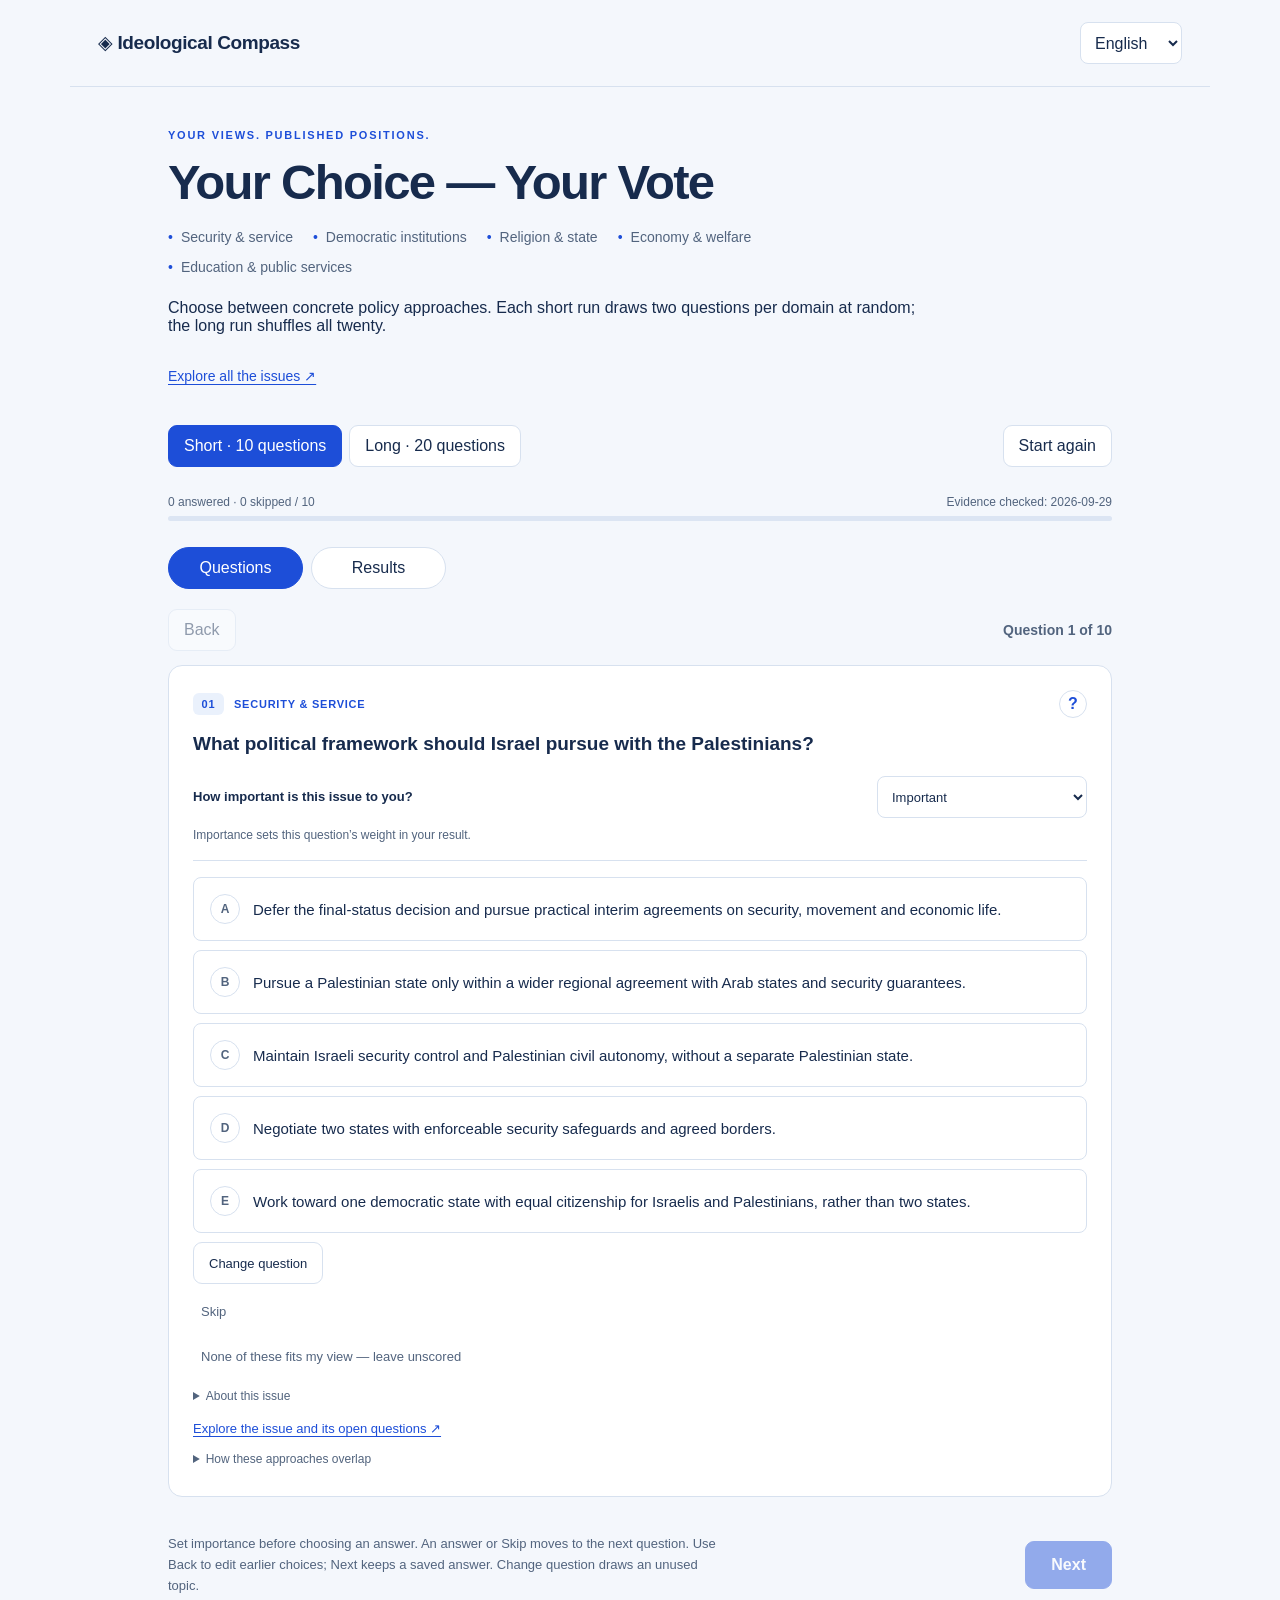
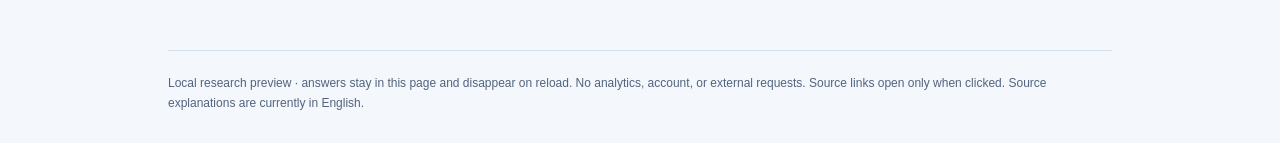
==== commit 61101a2c: "Expand party sources and add transparent inferred policy matches" ====
--- a/index.html
+++ b/index.html
@@ -107,6 +107,8 @@
 .choice.is-confirmed:has(input:checked){background:var(--accent);border-color:var(--accent);color:white;box-shadow:inset 0 0 0 1px var(--accent)}
 .choice.is-confirmed:has(input:checked) .option-letter{background:white;color:var(--accent);border-color:white}
 @media(prefers-reduced-motion:reduce){.choice{transition:none}}
+.score-breakdown{font-size:13px;line-height:1.6;color:var(--muted);margin:12px 0}
+.evidence .inference-note{background:#eef4ff;border-inline-start:3px solid var(--accent);padding:8px 10px}
 </style>
 </head>
 <body>
@@ -122,7 +124,7 @@
     <section id="quiz"><div id="question-navigation" class="question-navigation"><button id="back" type="button"></button><span id="step-label" role="status" aria-live="polite"></span></div><div id="questions"></div><div class="finish"><p id="skip-note"></p><div class="step-actions"><button class="primary" id="next" type="button"></button><button class="primary" id="calculate" type="button" hidden></button></div></div></section>
     <section id="results" hidden aria-label="Results">
       <div class="result-heading"><div><h2 id="results-title" tabindex="-1"></h2><p id="results-subtitle"></p></div><button type="button" id="edit"></button></div>
-      <div class="research-options"><label><input type="checkbox" id="historical"><span id="historical-label"></span></label></div>
+      <div class="research-options"><label><input type="checkbox" id="historical"><span id="historical-label"></span></label><label><input type="checkbox" id="estimates" checked><span id="estimates-label"></span></label></div>
       <p id="mode-note" class="notice"></p>
       <p id="coverage-note" class="coverage-note"></p>
       <div id="result-cards"></div>
@@ -130,7 +132,7 @@
     </section>
     <footer id="footer"></footer>
   </main>
-  <script id="compass-data" type="application/json">{"parties": [{"id": "likud", "en": "Likud", "he": "הליכוד", "ru": "Ликуд"}, {"id": "yashar", "en": "Yashar", "he": "ישר!", "ru": "Яшар"}, {"id": "beyahad", "en": "Beyahad", "he": "ביחד", "ru": "Беяхад"}, {"id": "democrats", "en": "Democrats", "he": "הדמוקרטים", "ru": "Демократы"}, {"id": "religious_zionism", "en": "Religious Zionism", "he": "הציונות הדתית", "ru": "Религиозный сионизм"}, {"id": "otzma", "en": "Otzma Yehudit", "he": "עוצמה יהודית", "ru": "Оцма Йехудит"}, {"id": "shas", "en": "Shas", "he": "ש״ס", "ru": "ШАС"}, {"id": "beytenu", "en": "Yisrael Beytenu", "he": "ישראל ביתנו", "ru": "Наш дом Израиль"}, {"id": "raam", "en": "Ra'am", "he": "רע״ם", "ru": "РААМ"}, {"id": "hadash", "en": "Hadash", "he": "חד״ש", "ru": "ХАДАШ"}, {"id": "taal", "en": "Ta'al", "he": "תע״ל", "ru": "ТААЛ"}, {"id": "balad", "en": "Balad", "he": "בל״ד", "ru": "БАЛАД"}, {"id": "utj", "en": "United Torah Judaism", "he": "יהדות התורה", "ru": "Яхадут ха-Тора"}, {"id": "zehut", "en": "Zehut", "he": "זהות", "ru": "Зеут"}, {"id": "blue_white", "en": "Blue and White", "he": "כחול לבן", "ru": "Кахоль-Лаван"}, {"id": "reservists", "en": "Reservists", "he": "המילואימניקים", "ru": "Резервисты"}], "sources": {"Y": {"title": "Yashar: ten steps", "url": "https://yasharwitheisenkot.com/", "date": null, "type": "party_program", "note": "Current homepage; detailed subpages intermittently returned a verification screen."}, "D": {"title": "Democrats: agenda, July 2025", "url": "https://democrats.org.il/wp-content/uploads/2025/09/agenda2025.pdf", "date": "2025-07", "type": "party_program", "note": "Date taken from the document cover, not search-engine publication metadata. Newer plans also exist at yes.democrats.org.il; the parsed index did not expose their text."}, "DC": {"title": "Democrats: current commitments", "url": "https://fighters.democrats.org.il/", "date": null, "type": "party_program"}, "B": {"title": "Beyahad: published plans", "url": "https://be-yahad.org.il/plans/?bennett_plans_cat=198", "date": null, "type": "party_program"}, "BE": {"title": "Beyahad: environment plan", "url": "https://be-yahad.org.il/plans/enviroment/", "date": null, "type": "party_program"}, "IB": {"title": "Yisrael Beytenu: platform", "url": "https://beytenu.org.il/party-platform/", "date": null, "type": "party_program", "note": "Current living page; contains both new priorities and legacy sections. Unresolved internal tensions must be flagged."}, "Z": {"title": "Zehut: full web platform", "url": "https://zehut.org.il/platform/full", "date": null, "type": "party_program"}, "ZC": {"title": "Zehut: compass", "url": "https://zehut.org.il/compass", "date": null, "type": "party_program"}, "RD": {"title": "Religious Zionism: platform index", "url": "https://zionutdatit.org.il/מצע-המפלגה/", "date": null, "type": "party_index", "note": "Official index retrieved directly on 2026-09-29. It links dated 2021–22 platform PDFs; those are labeled historical."}, "RJ": {"title": "Religious Zionism: Law and Justice booklet", "url": "https://digitaler.cld.bz/zionutdatit", "date": null, "type": "party_program", "note": "Earlier booklet. A September 2026 sequel exists; see RJ2. Do not label this booklet the 2026 edition."}, "RJ2": {"title": "N12: publication of Law and Justice 2.0", "url": "https://www.mako.co.il/news-israel-elections/2026/Article-8bc88f253f4a0a1027.htm", "date": "2026-09-15", "type": "report"}, "RS": {"title": "Knesset: Smotrich calls for sovereignty", "url": "https://main.knesset.gov.il/News/PressReleases/pages/press29.07.25cx.aspx", "date": "2025-07-29", "type": "official_statement", "note": "Indexed excerpt contains the call for a sovereignty decision; direct page returned no parsed text."}, "O": {"title": "Otzma Yehudit: Disengagement 710 plan", "url": "https://ozmayeudit.com/יו״ר-עוצמה-יהודית-השר-בן-גביר-מציג-את-תו/", "date": "2026-09-04", "type": "party_program", "note": "Retrieved in indexed text. Concerns state-supported emigration; does not itself establish positions on civilian settlements, taxation or marriage."}, "OH": {"title": "Otzma Yehudit: archived principles", "url": "https://www.idi.org.il/media/13907/עוצמה-יהודית.pdf", "date": null, "type": "archive", "note": "Image-only historical document located; not used to code unseen text."}, "OI": {"title": "IDI: Otzma Yehudit", "url": "https://www.idi.org.il/policy/parties-and-elections/parties/otzma-yehudit/", "date": null, "type": "secondary_profile"}, "L": {"title": "Likud: constitution", "url": "https://www.likud.org.il/images/veida4_docs/60.pdf", "date": null, "type": "party_constitution", "note": "Historical/standing principles, not a newly published election platform; indexed text retrieved."}, "LI": {"title": "IDI: Likud and its platform publication history", "url": "https://www.idi.org.il/policy/parties-and-elections/parties/likud/", "date": null, "type": "secondary_profile"}, "LS": {"title": "Prime Minister's Office: Netanyahu on Palestinian statehood", "url": "https://www.gov.il/en/pages/spoke-pm210925", "date": "2025-09-21", "type": "official_statement"}, "S": {"title": "Shas: principles for the 17th Knesset", "url": "https://www.idi.org.il/media/6856/shas-17.pdf", "date": "2006", "type": "archive", "note": "Explicit references to the 17th Knesset and targets for 2007. Not a 2026 platform."}, "UT": {"title": "United Torah Judaism: archived platform", "url": "https://www.idi.org.il/media/16889/יהדות-התורה-1999.pdf", "date": "1999", "type": "archive", "note": "Election year from archive attribution; saved copy carries 2002 print metadata."}, "R": {"title": "Ra'am: archived platform", "url": "https://www.idi.org.il/media/16883/רעמ-1999.pdf", "date": "1999", "type": "archive", "note": "Saved copy carries 2002 metadata; historical only."}, "RI": {"title": "IDI: Ra'am", "url": "https://www.idi.org.il/policy/parties-and-elections/parties/raam/", "date": null, "type": "secondary_profile"}, "H": {"title": "Hadash: current principles", "url": "https://hadash.org.il/", "date": null, "type": "party_principles"}, "HH": {"title": "Hadash: 2013 platform", "url": "https://www.idi.org.il/media/6524/חדש.pdf", "date": "2013", "type": "archive", "note": "The document explicitly identifies the 19th Knesset. The original /matzahadash/ URL now returns 404."}, "H22": {"title": "Zo Haderekh: Hadash–Ta'al 2022 economic program", "url": "https://zoha.org.il/116306/", "date": "2022-10-27", "type": "party_affiliated_archive"}, "TI": {"title": "IDI: Ta'al", "url": "https://www.idi.org.il/policy/parties-and-elections/parties/ta-al/", "date": null, "type": "secondary_profile", "note": "No standalone current primary platform located in this search."}, "BA": {"title": "Balad: political program", "url": "https://www.altajamoa.org/نصوص-مؤسسة/2017/03/29/البرنامج-السياسي", "date": "2017-03-29", "type": "archive", "note": "Official Arabic document. The page's own date is used."}, "DR": {"title": "Ynet: parties' responses on conscription", "url": "https://www.ynet.co.il/news/elections2026/article/yokra14898966", "date": "2026-09-16", "type": "reported_party_responses", "note": "Party responses distinguished from the reporter's characterizations. Joint List response is attributed to the list, not separately asserted by all components."}, "BW": {"title": "Blue and White: principles", "url": "https://kachollavan.org.il/wp-content/uploads/2025/07/20527_3_A5_Hoveret_Ekronot_ONE_PAGE_A.pdf", "date": "2025-07 (file path)", "type": "party_program"}, "M": {"title": "Reservists: platform", "url": "https://www.themiluimnikim.org.il/platform/", "date": null, "type": "party_program", "note": "Component program; not presumed to be an agreed joint program with the Economic Party."}, "REG": {"title": "Platform discovery index", "url": "https://www.dor-why.co.il/platforms", "date": "2026-09-15", "type": "discovery_only", "note": "Used to locate originals; summaries and electoral-list labels are not the party answer key."}, "RDS": {"title": "Religious Zionism: sovereignty policy", "url": "https://zionutdatit.org.il/hityashvut/sovereignty/", "date": null, "type": "party_program", "note": "Official page retrieved directly on 2026-09-29. Publication date not stated; not labeled a newly issued manifesto."}, "RDJ21": {"title": "Religious Zionism: judicial platform", "url": "https://zionutdatit.org.il/wp-content/uploads/2021/12/משפט.pdf", "date": "2021-12", "type": "archive", "note": "Linked by the official platform index. PDF metadata and 24th-Knesset wording establish age; judicial-appointment section visually inspected."}, "RDI21": {"title": "Religious Zionism: Jewish identity platform", "url": "https://zionutdatit.org.il/wp-content/uploads/2021/12/זהות-יהודית.pdf", "date": "2021-12", "type": "archive", "note": "Official linked PDF, visually inspected. Used for the Jewish/democratic identity component; general status-quo language is not a complete answer on transport or marriage."}, "RDE21": {"title": "Religious Zionism: economic platform", "url": "https://zionutdatit.org.il/wp-content/uploads/2021/12/כלכלה.pdf", "date": "2021-12", "type": "archive", "note": "Official linked PDF, visually inspected. Explicitly calls for compulsory arbitration in essential services."}, "RDB23": {"title": "Religious Zionism: 2023–24 budget policy", "url": "https://zionutdatit.org.il/budget/", "date": "2023–2024", "type": "archive", "note": "Official text retrieved directly; internal budget-year references establish date. Not a new 2026 program."}, "OZ20": {"title": "Otzma Yehudit: principles for the 23rd Knesset election (2020)", "url": "https://www.knesset.tv/media/34728/מצע-עוצמה-יהודית.pdf", "date": "2020-01-28", "type": "archive", "note": "Party principles archived by the Knesset channel; heading explicitly dates the election document. Section 4 visually inspected. Historical evidence, not a 2026 manifesto."}}, "status_legend": {"P": "Party-published program or policy page being used as current evidence; may be undated.", "S": "Specific attributable public statement, possibly reported by a news outlet.", "H": "Historical document; excluded from current-mode scoring.", "R": "Secondary characterization; excluded from current-mode scoring.", "U": "Unknown or insufficiently specific; never scored as zero."}, "version": "0.4-confirmed-agreement", "checked_at": "2026-09-29", "publication_ready": false, "description": "Multilingual policy packages with explicit graded component-similarity matrices, confirmed-agreement ranking, source completeness and randomized questionnaire runs.", "questions": [{"id": "Q1", "short": true, "domain": "security", "en": "What political framework should Israel pursue with the Palestinians?", "he": "איזו מסגרת מדינית על ישראל לקדם ביחס לפלסטינים?", "dimensions": [{"id": "statehood", "en": "A separate Palestinian state", "he": "מדינה פלסטינית נפרדת", "weight": 1, "values": [{"id": "yes", "en": "Pursue a state with security conditions", "he": "לקדם מדינה בתנאי ביטחון", "ru": "Создание государства при соблюдении условий безопасности"}, {"id": "no", "en": "No separate Palestinian state", "he": "ללא מדינה פלסטינית נפרדת", "ru": "Без отдельного палестинского государства"}, {"id": "defer", "en": "Defer the final-status decision", "he": "לדחות הכרעה על הסדר הקבע", "ru": "Отложить решение об окончательном статусе"}], "ru": "Отдельное палестинское государство", "similarity": {"matrix": {"yes": {"yes": 1, "no": 0, "defer": 0.5}, "no": {"yes": 0, "no": 1, "defer": 0.5}, "defer": {"yes": 0.5, "no": 0.5, "defer": 1}}, "rationale": {"en": "Deferral leaves either final outcome open; accepting and rejecting a separate state are opposed.", "he": "דחיית ההכרעה משאירה את שתי התוצאות פתוחות; תמיכה במדינה נפרדת ושלילתה מנוגדות.", "ru": "Отсрочка оставляет открытыми оба исхода; поддержка и отрицание отдельного государства противоположны."}}}, {"id": "framework", "en": "Political framework", "he": "המסגרת המדינית", "weight": 1, "values": [{"id": "bilateral", "en": "Bilateral negotiated agreement", "he": "הסכם במשא ומתן ישיר", "ru": "Двустороннее соглашение"}, {"id": "regional", "en": "Regional agreement", "he": "הסדר אזורי", "ru": "Региональное соглашение"}, {"id": "autonomy", "en": "Autonomy under Israeli security control", "he": "אוטונומיה תחת שליטה ביטחונית ישראלית", "ru": "Автономия под израильским контролем безопасности"}, {"id": "interim", "en": "Interim arrangements", "he": "הסדרי ביניים", "ru": "Промежуточные договорённости"}, {"id": "shared", "en": "One shared democratic state", "he": "מדינה דמוקרטית משותפת", "ru": "Одно общее демократическое государство"}], "ru": "Политическая модель", "similarity": {"matrix": {"bilateral": {"bilateral": 1, "regional": 0.75, "autonomy": 0.25, "interim": 0.5, "shared": 0}, "regional": {"bilateral": 0.75, "regional": 1, "autonomy": 0.25, "interim": 0.5, "shared": 0}, "autonomy": {"bilateral": 0.25, "regional": 0.25, "autonomy": 1, "interim": 0.5, "shared": 0}, "interim": {"bilateral": 0.5, "regional": 0.5, "autonomy": 0.5, "interim": 1, "shared": 0}, "shared": {"bilateral": 0, "regional": 0, "autonomy": 0, "interim": 0, "shared": 1}}, "rationale": {"en": "Negotiated frameworks overlap strongly; interim arrangements share practical tools with several end-state models.", "he": "מסגרות של הסכם חופפות במידה רבה; להסדרי ביניים כלים משותפים עם כמה מודלים של הסדר קבע.", "ru": "Переговорные модели сильно пересекаются; временные договорённости разделяют практические инструменты с несколькими конечными моделями."}}}], "options": [{"id": "negotiated", "en": "Negotiate two states with enforceable security safeguards and agreed borders.", "he": "לנהל משא ומתן לשתי מדינות, עם הסדרי ביטחון ניתנים לאכיפה וגבולות מוסכמים.", "profile": {"statehood": "yes", "framework": "bilateral"}, "ru": "Вести переговоры о двух государствах с проверяемыми гарантиями безопасности и согласованными границами."}, {"id": "regional", "en": "Pursue a Palestinian state only within a wider regional agreement with Arab states and security guarantees.", "he": "לקדם מדינה פלסטינית רק כחלק מהסדר אזורי רחב עם מדינות ערב וערבויות ביטחוניות.", "profile": {"statehood": "yes", "framework": "regional"}, "ru": "Добиваться создания палестинского государства только в рамках более широкого регионального соглашения с арабскими странами и гарантиями безопасности."}, {"id": "autonomy", "en": "Maintain Israeli security control and Palestinian civil autonomy, without a separate Palestinian state.", "he": "לקיים שליטה ביטחונית ישראלית ואוטונומיה אזרחית פלסטינית, ללא מדינה פלסטינית נפרדת.", "profile": {"statehood": "no", "framework": "autonomy"}, "ru": "Сохранить израильский контроль в сфере безопасности и палестинскую гражданскую автономию без отдельного палестинского государства."}, {"id": "interim", "en": "Defer the final-status decision and pursue practical interim agreements on security, movement and economic life.", "he": "לדחות את ההכרעה על הסדר הקבע ולקדם הסכמי ביניים בנושאי ביטחון, תנועה וכלכלה.", "profile": {"statehood": "defer", "framework": "interim"}, "ru": "Отложить решение об окончательном статусе и заключать промежуточные соглашения по безопасности, передвижению и экономике."}, {"id": "shared", "en": "Work toward one democratic state with equal citizenship for Israelis and Palestinians, rather than two states.", "he": "לפעול למדינה דמוקרטית אחת עם אזרחות שווה לישראלים ולפלסטינים, במקום שתי מדינות.", "profile": {"statehood": "no", "framework": "shared"}, "ru": "Стремиться к одному демократическому государству с равным гражданством для израильтян и палестинцев вместо двух государств."}], "note": "Choose the policy package closest to your view. Each package has two separately scored components; choosing a package does not establish views beyond its wording.", "note_he": "בחרו את חבילת המדיניות הקרובה ביותר לעמדתכם. בכל חלופה שני מרכיבים שמושווים בנפרד; הבחירה אינה מעידה על עמדות מעבר למה שנכתב.", "ru": "Какой политический подход Израилю следует выбрать в отношениях с палестинцами?", "note_ru": "Выберите пакет политики, наиболее близкий к вашей позиции. Его два компонента сравниваются отдельно; выбор не означает согласия с положениями, которые здесь не указаны.", "help": {"overview": {"en": "The dispute concerns sovereignty, security and political rights. Two-state, autonomy and shared-state proposals allocate these differently. Interim arrangements defer the final decision; a regional agreement adds neighboring states and guarantees.", "he": "המחלוקת עוסקת בריבונות, בביטחון ובזכויות פוליטיות. שתי מדינות, אוטונומיה ומדינה משותפת מחלקות אותם אחרת. הסדר ביניים דוחה הכרעה סופית; הסדר אזורי מוסיף מדינות שכנות וערבויות.", "ru": "Спор касается суверенитета, безопасности и политических прав. Два государства, автономия и общее государство распределяют их по-разному. Временные договорённости откладывают окончательное решение, а региональное соглашение привлекает соседние страны и гарантии."}, "links": [{"url": "https://www.inss.org.il/publication/the-day-after/", "title": {"en": "INSS: Regional proposals for post-war Gaza", "he": "INSS: מתווים אזוריים לעזה לאחר המלחמה", "ru": "INSS: региональные варианты послевоенного устройства Газы"}, "kind": "analysis", "language": "en"}, {"url": "https://www.altajamoa.org/نصوص-مؤسسة/2017/03/29/البرنامج-السياسي", "title": {"en": "Balad: political program (2017)", "he": "בל״ד: תוכנית פוליטית (2017)", "ru": "БАЛАД: политическая программа (2017)"}, "kind": "party", "language": "ar"}], "discussion": {"en": ["What security guarantees could actually be enforced, and by whom?", "What citizenship and political rights would people have under each proposed arrangement?"], "he": ["אילו ערבויות ביטחוניות אפשר לאכוף בפועל, ועל ידי מי?", "אילו זכויות אזרחיות ופוליטיות יהיו לתושבים בכל הסדר מוצע?"], "ru": ["Какие гарантии безопасности реально исполнимы и кто их обеспечит?", "Какие гражданские и политические права получат жители при каждом устройстве?"]}}}, {"id": "Q2", "short": true, "domain": "security", "en": "How should military and civilian service be organized, including for yeshiva students?", "he": "כיצד יש להסדיר שירות צבאי ואזרחי, כולל לתלמידי ישיבות?", "dimensions": [{"id": "obligation", "en": "Who is obliged to serve?", "he": "על מי חלה החובה?", "weight": 1, "values": [{"id": "universal", "en": "Universal obligation with narrow individual exceptions", "he": "חובה כללית עם חריגים אישיים מצומצמים", "ru": "Всеобщая обязанность с узкими индивидуальными исключениями"}, {"id": "sector_exemption", "en": "Exemption for full-time yeshiva study", "he": "פטור ללימוד מלא בישיבה", "ru": "Освобождение при очной учёбе в иешиве"}, {"id": "voluntary", "en": "Voluntary service for everyone", "he": "שירות מרצון לכולם", "ru": "Добровольная служба для всех"}], "ru": "Кто обязан служить?", "similarity": {"matrix": {"universal": {"universal": 1, "sector_exemption": 0.5, "voluntary": 0}, "sector_exemption": {"universal": 0.5, "sector_exemption": 1, "voluntary": 0.25}, "voluntary": {"universal": 0, "sector_exemption": 0.25, "voluntary": 1}}, "rationale": {"en": "Universal and sector-exemption models retain conscription; an exemption shares only limited voluntariness with an all-volunteer system.", "he": "חובה כללית ופטור מגזרי משמרים גיוס חובה; לפטור יש רק חפיפה מוגבלת עם שירות מרצון לכולם.", "ru": "Всеобщая обязанность и секторные исключения сохраняют призыв; исключение лишь частично сходно с полностью добровольной системой."}}}, {"id": "pathway", "en": "Service pathway", "he": "מסלול השירות", "weight": 1, "values": [{"id": "military_priority", "en": "Military service takes priority", "he": "עדיפות לשירות צבאי", "ru": "Приоритет потребностей армии"}, {"id": "equal_choice", "en": "Equal choice of military or civilian service", "he": "בחירה שווה בין שירות צבאי לאזרחי", "ru": "Равный выбор военной или гражданской службы"}], "ru": "Порядок выбора службы", "similarity": {"matrix": {"military_priority": {"military_priority": 1, "equal_choice": 0.5}, "equal_choice": {"military_priority": 0.5, "equal_choice": 1}}, "rationale": {"en": "Both provide military and civilian routes, but differ over who chooses the route.", "he": "בשני המודלים קיימים מסלולים צבאיים ואזרחיים, אך זהות הגורם הבוחר שונה.", "ru": "Обе модели предусматривают военный и гражданский пути, но различаются тем, кто выбирает путь."}}}], "options": [{"id": "universal_military", "en": "Require service from everyone, with the army choosing whom it needs and civilian service for the rest; allow only narrow individual exceptions.", "he": "לחייב את כולם בשירות: הצבא יבחר את מי שנחוץ לו, והשאר ישרתו בשירות אזרחי; לאפשר רק חריגים אישיים מצומצמים.", "profile": {"obligation": "universal", "pathway": "military_priority"}, "ru": "Ввести обязанность служить для всех: армия определяет, кто ей нужен, остальные проходят гражданскую службу. Допускать лишь узкие индивидуальные исключения."}, {"id": "universal_choice", "en": "Require a contribution from everyone, but let each person choose between military service and an equally recognized civilian route.", "he": "לחייב את כולם בתרומה, אך לאפשר לכל אדם לבחור בין שירות צבאי למסלול אזרחי בעל מעמד שווה.", "profile": {"obligation": "universal", "pathway": "equal_choice"}, "ru": "Требовать службы от всех, но позволить каждому выбирать между военной и равноценной гражданской службой."}, {"id": "yeshiva_exemption", "en": "Keep compulsory military service, while exempting full-time yeshiva students and offering adapted service to those who leave study.", "he": "להשאיר שירות צבאי חובה, לפטור תלמידי ישיבות הלומדים במשרה מלאה ולהציע שירות מותאם למי שעוזבים את הלימודים.", "profile": {"obligation": "sector_exemption", "pathway": "military_priority"}, "ru": "Сохранить обязательную военную службу, освобождая тех, кто учится в иешиве полный день, и предлагая подходящие условия службы тем, кто прекращает учёбу."}, {"id": "professional", "en": "Move to a paid professional military and voluntary civilian service, ending compulsory service for everyone.", "he": "לעבור לצבא מקצועי בשכר ולשירות אזרחי מרצון, ולבטל את חובת השירות לכולם.", "profile": {"obligation": "voluntary", "pathway": "equal_choice"}, "ru": "Перейти к оплачиваемой профессиональной армии и добровольной гражданской службе, отменив обязательную службу для всех."}], "note": "Choose the policy package closest to your view. Each package has two separately scored components; choosing a package does not establish views beyond its wording.", "note_he": "בחרו את חבילת המדיניות הקרובה ביותר לעמדתכם. בכל חלופה שני מרכיבים שמושווים בנפרד; הבחירה אינה מעידה על עמדות מעבר למה שנכתב.", "ru": "Как организовать военную и гражданскую службу, в том числе для учащихся иешив?", "note_ru": "Выберите пакет политики, наиболее близкий к вашей позиции. Его два компонента сравниваются отдельно; выбор не означает согласия с положениями, которые здесь не указаны.", "help": {"overview": {"en": "Service policy has two separate questions: who must serve, and who chooses the route. The debate weighs military staffing and equal burdens against religious study, individual freedom and the costs of alternative service.", "he": "מדיניות השירות כוללת שתי שאלות נפרדות: מי חייב לשרת ומי בוחר את המסלול. הדיון מאזן בין צורכי כוח האדם והשוויון בנטל לבין לימוד תורה, חירות הפרט ועלות המסלולים החלופיים.", "ru": "Политика службы ставит два вопроса: кто обязан служить и кто выбирает путь. Обсуждаются потребности армии и равенство обязанностей, а также религиозная учёба, личная свобода и стоимость альтернативной службы."}, "links": [{"url": "https://en.idi.org.il/articles/53301", "title": {"en": "IDI: Development of the Haredi exemption law", "he": "IDI: התפתחות הסדרי הפטור לחרדים", "ru": "IDI: история освобождения харедим от службы"}, "kind": "analysis", "language": "en"}, {"url": "https://zehut.org.il/platform/full", "title": {"en": "Zehut: published program", "he": "זהות: המצע המפורסם", "ru": "Зеут: опубликованная программа"}, "kind": "party", "language": "he"}], "discussion": {"en": ["Who should decide which exemptions are legitimate and which service routes meet real needs?", "How should lost earnings, public cost and the burden on those who serve be compared?"], "he": ["מי יקבע אילו פטורים מוצדקים ואילו מסלולי שירות עונים על צרכים אמיתיים?", "כיצד משווים אובדן הכנסה, עלות ציבורית והנטל על המשרתים?"], "ru": ["Кто определяет обоснованные исключения и реально нужные виды службы?", "Как сопоставить потерянный заработок, бюджетные расходы и нагрузку на служащих?"]}}}, {"id": "Q3", "short": true, "domain": "institutions", "en": "How should power be divided between the Knesset and the judiciary?", "he": "כיצד יש לחלק את הכוח בין הכנסת למערכת המשפט?", "dimensions": [{"id": "ordinary_override", "en": "Override by an ordinary coalition majority", "he": "התגברות ברוב קואליציוני רגיל", "weight": 1, "values": [{"id": "yes", "en": "Yes", "he": "כן", "ru": "Да"}, {"id": "no", "en": "No", "he": "לא", "ru": "Нет"}], "ru": "Преодоление судебного решения обычным коалиционным большинством", "similarity": {"matrix": {"yes": {"yes": 1, "no": 0}, "no": {"yes": 0, "no": 1}}, "rationale": {"en": "These are opposed answers to this explicit policy commitment; shared aspects are scored in the other component.", "he": "אלה תשובות מנוגדות להתחייבות המדיניות המפורשת; היבטים משותפים נבחנים במרכיב האחר.", "ru": "Это противоположные ответы на конкретный вопрос политики; общие аспекты учитываются другим компонентом."}}}, {"id": "appointments", "en": "Who selects judges?", "he": "מי בוחר שופטים?", "weight": 1, "values": [{"id": "professional", "en": "Professional committee", "he": "ועדה מקצועית", "ru": "Профессиональная комиссия"}, {"id": "shared", "en": "Government–opposition agreement", "he": "הסכמה בין קואליציה לאופוזיציה", "ru": "Соглашение коалиции и оппозиции"}, {"id": "parliament", "en": "Parliamentary majority", "he": "רוב בכנסת", "ru": "Парламентское большинство"}, {"id": "direct", "en": "Direct public election", "he": "בחירה ישירה בציבור", "ru": "Прямые выборы гражданами"}], "ru": "Кто выбирает судей?", "similarity": {"matrix": {"professional": {"professional": 1, "shared": 0.75, "parliament": 0.25, "direct": 0}, "shared": {"professional": 0.75, "shared": 1, "parliament": 0.5, "direct": 0.25}, "parliament": {"professional": 0.25, "shared": 0.5, "parliament": 1, "direct": 0.5}, "direct": {"professional": 0, "shared": 0.25, "parliament": 0.5, "direct": 1}}, "rationale": {"en": "Credit reflects shared professional checks or electoral accountability, not the identity of a party supporting a model.", "he": "החפיפה מבוססת על בקרה מקצועית או אחריות לנבחרים, ולא על המפלגה התומכת במודל.", "ru": "Сходство отражает общие профессиональные сдержки или выборную подотчётность, а не партийную принадлежность."}}}], "options": [{"id": "professional_review", "en": "Keep rights-based judicial review without an ordinary-majority override; use a professionally led judicial appointments committee.", "he": "לשמור על ביקורת שיפוטית להגנת זכויות ללא התגברות ברוב רגיל; למנות שופטים בוועדה בהובלה מקצועית.", "profile": {"ordinary_override": "no", "appointments": "professional"}, "ru": "Сохранить судебный контроль для защиты прав без возможности преодолеть его обычным большинством; назначать судей через комиссию под руководством профессионалов."}, {"id": "shared_review", "en": "Require government–opposition agreement on judicial appointments, and prohibit overriding rights judgments by an ordinary coalition majority.", "he": "לחייב הסכמה בין קואליציה לאופוזיציה במינוי שופטים, ולא לאפשר לרוב קואליציוני רגיל להתגבר על פסיקות המגינות על זכויות.", "profile": {"ordinary_override": "no", "appointments": "shared"}, "ru": "Назначать судей по соглашению коалиции и оппозиции и не позволять обычному коалиционному большинству преодолевать решения о защите прав."}, {"id": "parliamentary", "en": "Let an ordinary Knesset majority override invalidation of a law and give elected legislators control over judicial appointments.", "he": "לאפשר לרוב רגיל בכנסת להתגבר על פסילת חוק ולהעניק לנבחרי הציבור שליטה במינוי שופטים.", "profile": {"ordinary_override": "yes", "appointments": "parliament"}, "ru": "Разрешить обычному большинству Кнессета преодолевать отмену закона судом и передать избранным депутатам контроль над назначением судей."}, {"id": "direct_election", "en": "Allow an ordinary-majority override, but have the public elect senior judges directly for fixed terms.", "he": "לאפשר התגברות ברוב רגיל, אך לבחור שופטים בכירים בבחירה ישירה של הציבור לתקופות קצובות.", "profile": {"ordinary_override": "yes", "appointments": "direct"}, "ru": "Разрешить преодоление обычным большинством, но избирать высших судей прямым голосованием граждан на фиксированный срок."}], "note": "Choose the policy package closest to your view. Each package has two separately scored components; choosing a package does not establish views beyond its wording.", "note_he": "בחרו את חבילת המדיניות הקרובה ביותר לעמדתכם. בכל חלופה שני מרכיבים שמושווים בנפרד; הבחירה אינה מעידה על עמדות מעבר למה שנכתב.", "ru": "Как распределить полномочия между Кнессетом и судебной системой?", "note_ru": "Выберите пакет политики, наиболее близкий к вашей позиции. Его два компонента сравниваются отдельно; выбор не означает согласия с положениями, которые здесь не указаны.", "help": {"overview": {"en": "An override clause would let the Knesset re-enact a law invalidated for conflicting with constitutional rights. Supporters emphasize elected lawmakers' authority; critics emphasize minority-rights safeguards. The required majority, duration and judicial appointment system affect the balance.", "he": "פסקת התגברות נועדה לאפשר לכנסת לחוקק מחדש חוק שנפסל בשל סתירה לזכויות חוקתיות. תומכים מדגישים את סמכות הנבחרים; מתנגדים מדגישים הגנה על זכויות מיעוט. הרוב הדרוש, משך ההתגברות ושיטת מינוי השופטים משפיעים על האיזון.", "ru": "Положение о преодолении судебного вето позволило бы Кнессету вновь принять закон, отменённый судом из-за нарушения конституционных прав. Сторонники подчёркивают полномочия избранных законодателей, критики — защиту меньшинств. Баланс зависит от требуемого большинства, срока действия и порядка назначения судей."}, "links": [{"url": "https://en.idi.org.il/articles/46387", "title": {"en": "IDI: The override clause explained", "he": "IDI: הסבר על פסקת ההתגברות", "ru": "IDI: что такое преодоление судебного вето"}, "kind": "analysis", "language": "en"}, {"url": "https://zionutdatit.org.il/wp-content/uploads/2021/12/משפט.pdf", "title": {"en": "Religious Zionism: judicial proposals (2021)", "he": "הציונות הדתית: הצעות בתחום המשפט (2021)", "ru": "Религиозный сионизм: судебные предложения (2021)"}, "kind": "party", "language": "he"}], "discussion": {"en": ["Which decisions should an elected majority be unable to make without broader agreement?", "How can judges be accountable without making their decisions dependent on electoral pressure?"], "he": ["אילו החלטות רוב נבחר לא צריך להיות רשאי לקבל בלי הסכמה רחבה יותר?", "כיצד יוצרים אחריות של שופטים בלי להכפיף את פסיקותיהם ללחץ אלקטורלי?"], "ru": ["Какие решения избранное большинство не должно принимать без более широкого согласия?", "Как обеспечить подотчётность судей без зависимости решений от избирательного давления?"]}}}, {"id": "Q4", "short": true, "domain": "institutions", "en": "How should equality and the state's national identity be expressed in constitutional law?", "he": "כיצד יש לבטא את השוויון ואת הזהות הלאומית של המדינה בחוקי היסוד?", "dimensions": [{"id": "equality", "en": "Legal protection for equal civil rights", "he": "עיגון שוויון הזכויות האזרחיות", "weight": 1, "values": [{"id": "constitutional", "en": "Explicit constitutional guarantee", "he": "עיגון מפורש בחוק יסוד", "ru": "Прямая конституционная гарантия"}, {"id": "ordinary", "en": "Ordinary legislation", "he": "חקיקה רגילה", "ru": "Обычное законодательство"}, {"id": "existing", "en": "Retain existing protections", "he": "להשאיר את ההגנות הקיימות", "ru": "Сохранение существующей защиты"}], "ru": "Правовая защита равных гражданских прав", "similarity": {"matrix": {"constitutional": {"constitutional": 1, "ordinary": 0.5, "existing": 0.25}, "ordinary": {"constitutional": 0.5, "ordinary": 1, "existing": 0.5}, "existing": {"constitutional": 0.25, "ordinary": 0.5, "existing": 1}}, "rationale": {"en": "All refer to rights protection but differ in explicitness and legal entrenchment.", "he": "האפשרויות עוסקות בהגנת זכויות אך שונות במפורשות ובעוצמת העיגון המשפטי.", "ru": "Все варианты касаются защиты прав, но различаются её прямотой и уровнем правового закрепления."}}}, {"id": "identity", "en": "National identity", "he": "זהות לאומית", "weight": 1, "values": [{"id": "jewish_democratic", "en": "Jewish and democratic", "he": "יהודית ודמוקרטית", "ru": "Еврейское и демократическое государство"}, {"id": "civic", "en": "Civic state of all citizens", "he": "מדינה אזרחית של כלל אזרחיה", "ru": "Гражданское государство всех граждан"}, {"id": "binational", "en": "Recognition of two national collectives", "he": "הכרה בשני קולקטיבים לאומיים", "ru": "Признание двух национальных общностей"}], "ru": "Национальный характер", "similarity": {"matrix": {"jewish_democratic": {"jewish_democratic": 1, "civic": 0.25, "binational": 0.25}, "civic": {"jewish_democratic": 0.25, "civic": 1, "binational": 0.75}, "binational": {"jewish_democratic": 0.25, "civic": 0.75, "binational": 1}}, "rationale": {"en": "Civic and binational models overlap in equal belonging; national definitions remain a substantive distinction.", "he": "למודל אזרחי ולמודל דו־לאומי חפיפה בשייכות שווה; ההגדרה הלאומית היא הבדל מהותי.", "ru": "Гражданская и двунациональная модели близки по равной принадлежности; национальное определение остаётся существенным различием."}}}], "options": [{"id": "jewish_equal", "en": "Guarantee equal individual civil rights in a Basic Law while retaining Israel's identity as a Jewish and democratic state.", "he": "לעגן בחוק יסוד שוויון זכויות אזרחיות אישיות, לצד זהותה של ישראל כמדינה יהודית ודמוקרטית.", "profile": {"equality": "constitutional", "identity": "jewish_democratic"}, "ru": "Закрепить равные личные гражданские права в Основном законе, сохранив характер Израиля как еврейского и демократического государства."}, {"id": "civic_equal", "en": "Guarantee constitutional equality and define the state in civic terms as belonging equally to all its citizens.", "he": "לעגן שוויון חוקתי ולהגדיר את המדינה במונחים אזרחיים כשייכת באופן שווה לכל אזרחיה.", "profile": {"equality": "constitutional", "identity": "civic"}, "ru": "Гарантировать конституционное равенство и определить государство как гражданское, в равной мере принадлежащее всем его гражданам."}, {"id": "collective_equal", "en": "Guarantee equal individual rights and recognize both Jewish and Arab national collectives in the constitutional framework.", "he": "לעגן שוויון זכויות אישיות ולהכיר במסגרת החוקתית הן בקולקטיב הלאומי היהודי והן בקולקטיב הלאומי הערבי.", "profile": {"equality": "constitutional", "identity": "binational"}, "ru": "Гарантировать равные личные права и признать в конституционном устройстве как еврейскую, так и арабскую национальную общность."}, {"id": "ordinary_equal", "en": "Retain the Jewish and democratic constitutional definition, and protect equality through ordinary legislation.", "he": "להשאיר את ההגדרה החוקתית היהודית והדמוקרטית ולהגן על השוויון בחקיקה רגילה.", "profile": {"equality": "ordinary", "identity": "jewish_democratic"}, "ru": "Сохранить конституционное определение еврейского и демократического государства, защищая равноправие обычными законами."}, {"id": "existing", "en": "Keep the Jewish and democratic definition and existing rights protections, without adding a new equality guarantee.", "he": "להשאיר את ההגדרה היהודית והדמוקרטית ואת הגנות הזכויות הקיימות, ללא עיגון חדש של השוויון.", "profile": {"equality": "existing", "identity": "jewish_democratic"}, "ru": "Сохранить определение еврейского и демократического государства и действующие гарантии прав, не добавляя новой гарантии равенства."}], "note": "Choose the policy package closest to your view. Each package has two separately scored components; choosing a package does not establish views beyond its wording.", "note_he": "בחרו את חבילת המדיניות הקרובה ביותר לעמדתכם. בכל חלופה שני מרכיבים שמושווים בנפרד; הבחירה אינה מעידה על עמדות מעבר למה שנכתב.", "ru": "Как закрепить равноправие и национальный характер государства в Основных законах?", "note_ru": "Выберите пакет политики, наиболее близкий к вашей позиции. Его два компонента сравниваются отдельно; выбор не означает согласия с положениями, которые здесь не указаны.", "help": {"overview": {"en": "Equal individual citizenship and a state's national identity are related but distinct. The dispute asks both how strongly equality should be legally protected and whether national belonging is defined as Jewish, civic or shared by two national communities.", "he": "שוויון אזרחי אישי וזהותה הלאומית של מדינה קשורים אך אינם זהים. המחלוקת עוסקת בעוצמת העיגון המשפטי של השוויון ובשאלה אם השייכות הלאומית מוגדרת כיהודית, אזרחית או משותפת לשתי קהילות לאומיות.", "ru": "Равное личное гражданство и национальный характер государства связаны, но не тождественны. Спор касается силы правовой защиты равенства и определения принадлежности: еврейской, гражданской или общей для двух национальных сообществ."}, "links": [{"url": "https://en.idi.org.il/articles/24241", "title": {"en": "IDI: Nation-State Law explainer", "he": "IDI: הסבר על חוק הלאום", "ru": "IDI: разбор Закона о национальном государстве"}, "kind": "analysis", "language": "en"}, {"url": "https://www.altajamoa.org/نصوص-مؤسسة/2017/03/29/البرنامج-السياسي", "title": {"en": "Balad: political program (2017)", "he": "בל״ד: תוכנית פוליטית (2017)", "ru": "БАЛАД: политическая программа (2017)"}, "kind": "party", "language": "ar"}], "discussion": {"en": ["When do equal individual rights require recognition of collective language or cultural rights?", "How should conflicts between national symbols, public resources and equal belonging be resolved?"], "he": ["מתי שוויון זכויות אישי מחייב הכרה בזכויות לשוניות או תרבותיות קיבוציות?", "כיצד פותרים התנגשות בין סמלים לאומיים, משאבים ציבוריים ושייכות שווה?"], "ru": ["Когда равные личные права требуют признания коллективных языковых или культурных прав?", "Как разрешать конфликты между национальными символами, ресурсами и равной принадлежностью?"]}}}, {"id": "Q5", "short": true, "domain": "religion", "en": "What routes should couples have for marriage, partnership and separation?", "he": "אילו מסלולים יש להציע לזוגות לנישואים, לזוגיות ולפרידה?", "dimensions": [{"id": "civil_route", "en": "Civil legal route", "he": "המסלול האזרחי", "weight": 1, "values": [{"id": "marriage", "en": "Civil marriage and divorce for all", "he": "נישואים וגירושים אזרחיים לכולם", "ru": "Гражданский брак и развод для всех"}, {"id": "registration", "en": "Civil partnership registration", "he": "רישום זוגיות אזרחית", "ru": "Регистрация гражданского партнёрства"}, {"id": "none", "en": "No domestic civil route", "he": "ללא מסלול אזרחי בישראל", "ru": "Без гражданского порядка внутри Израиля"}], "ru": "Гражданский правовой порядок", "similarity": {"matrix": {"marriage": {"marriage": 1, "registration": 0.75, "none": 0}, "registration": {"marriage": 0.75, "registration": 1, "none": 0.25}, "none": {"marriage": 0, "registration": 0.25, "none": 1}}, "rationale": {"en": "Civil registration shares legal protection outside religious marriage, but is not assumed legally equivalent to marriage and divorce.", "he": "רישום אזרחי מעניק הגנות מחוץ לנישואים דתיים, אך אינו נחשב זהה משפטית לנישואים ולגירושים.", "ru": "Гражданская регистрация даёт защиту вне религиозного брака, но не считается юридически равной браку и разводу."}}}, {"id": "religious_role", "en": "Role of religious institutions", "he": "תפקיד המוסדות הדתיים", "weight": 1, "values": [{"id": "optional", "en": "Optional legally recognized religious route", "he": "מסלול דתי מוכר לפי בחירה", "ru": "Религиозный порядок по выбору с юридическим признанием"}, {"id": "private", "en": "Religious ceremonies are private", "he": "טקסים דתיים הם עניין פרטי", "ru": "Религиозные церемонии — частное дело"}, {"id": "exclusive", "en": "Religious institutions have exclusive jurisdiction", "he": "סמכות בלעדית למוסדות הדת", "ru": "Исключительная компетенция религиозных учреждений"}], "ru": "Роль религиозных учреждений", "similarity": {"matrix": {"optional": {"optional": 1, "private": 0.5, "exclusive": 0.25}, "private": {"optional": 0.5, "private": 1, "exclusive": 0}, "exclusive": {"optional": 0.25, "private": 0, "exclusive": 1}}, "rationale": {"en": "Optional and private routes share freedom of choice; optional and exclusive routes retain some formal religious role.", "he": "מסלול לבחירה וטקס פרטי חולקים חופש בחירה; מסלול לבחירה וסמכות בלעדית משמרים תפקיד דתי רשמי כלשהו.", "ru": "Добровольный и частный пути разделяют свободу выбора; добровольный и исключительный сохраняют некоторую официальную роль религии."}}}], "options": [{"id": "parallel", "en": "Offer civil marriage and divorce alongside an optional, legally recognized religious route.", "he": "להציע נישואים וגירושים אזרחיים לצד מסלול דתי מוכר לבחירת הזוג.", "profile": {"civil_route": "marriage", "religious_role": "optional"}, "ru": "Предоставить гражданский брак и развод наряду с добровольно выбираемым, юридически признанным религиозным порядком."}, {"id": "civil_only", "en": "Use civil marriage and divorce for everyone legally; religious ceremonies remain a private choice.", "he": "להסדיר את הנישואים והגירושים של כולם במערכת אזרחית; טקס דתי יישאר בחירה פרטית.", "profile": {"civil_route": "marriage", "religious_role": "private"}, "ru": "Юридически оформлять все браки и разводы в гражданской системе, оставив религиозные церемонии личным выбором."}, {"id": "registration", "en": "Add civil partnership registration with legal protections, while retaining religious marriage as a separate recognized route.", "he": "להוסיף רישום זוגיות אזרחית עם הגנות משפטיות, לצד נישואים דתיים כמסלול מוכר נפרד.", "profile": {"civil_route": "registration", "religious_role": "optional"}, "ru": "Добавить регистрацию гражданского партнёрства с правовой защитой, сохранив религиозный брак как отдельный признанный путь."}, {"id": "religious", "en": "Keep marriage and divorce under the religious institutions, without adding a domestic civil route.", "he": "להשאיר את הנישואים והגירושים בסמכות מוסדות הדת, ללא הוספת מסלול אזרחי בישראל.", "profile": {"civil_route": "none", "religious_role": "exclusive"}, "ru": "Оставить брак и развод в ведении религиозных учреждений, не вводя гражданского порядка внутри Израиля."}], "note": "Choose the policy package closest to your view. Each package has two separately scored components; choosing a package does not establish views beyond its wording.", "note_he": "בחרו את חבילת המדיניות הקרובה ביותר לעמדתכם. בכל חלופה שני מרכיבים שמושווים בנפרד; הבחירה אינה מעידה על עמדות מעבר למה שנכתב.", "ru": "Какие правовые пути должны быть доступны парам для брака, партнёрства и расставания?", "note_ru": "Выберите пакет политики, наиболее близкий к вашей позиции. Его два компонента сравниваются отдельно; выбор не означает согласия с положениями, которые здесь не указаны.", "help": {"overview": {"en": "Marriage, civil partnership and religious ceremonies need not have identical legal effects. The debate combines freedom to form a family with religious institutions' role, including who handles separation. A civil registry is not automatically equivalent to civil marriage.", "he": "לנישואים, לרישום זוגיות ולטקס דתי אין בהכרח אותן תוצאות משפטיות. הדיון משלב חופש להקים משפחה עם תפקיד מוסדות הדת, כולל סמכות בענייני פרידה. רישום אזרחי אינו בהכרח זהה לנישואים אזרחיים.", "ru": "Брак, гражданское партнёрство и религиозная церемония не обязательно имеют одинаковые правовые последствия. Спор соединяет свободу создания семьи с ролью религиозных учреждений, включая расставание. Регистрация не автоматически равна гражданскому браку."}, "links": [{"url": "https://en.idi.org.il/articles/6539", "title": {"en": "IDI: Civil unions for all", "he": "IDI: ברית זוגיות לכולם", "ru": "IDI: гражданские союзы для всех"}, "kind": "analysis", "language": "en"}, {"url": "https://zionutdatit.org.il/wp-content/uploads/2021/12/זהות-יהודית.pdf", "title": {"en": "Religious Zionism: Jewish identity (2021)", "he": "הציונות הדתית: זהות יהודית (2021)", "ru": "Религиозный сионизм: еврейский характер (2021)"}, "kind": "party", "language": "he"}], "discussion": {"en": ["Would the available routes provide genuinely comparable rights, including when a relationship ends?", "How should the state handle a disagreement between partners over religious and civil jurisdiction?"], "he": ["האם המסלולים יספקו זכויות מקבילות בפועל, גם כשהקשר מסתיים?", "כיצד המדינה תטפל במחלוקת בין בני זוג על סמכות דתית או אזרחית?"], "ru": ["Дадут ли разные пути сопоставимые права, в том числе при расставании?", "Как государству решать разногласия партнёров о религиозной и гражданской юрисдикции?"]}}}, {"id": "Q6", "short": true, "domain": "religion", "en": "Who should decide on Shabbat transport, and what service should be available?", "he": "מי צריך להחליט על תחבורה בשבת, ואיזה שירות צריך להיות זמין?", "dimensions": [{"id": "service", "en": "Public transport on Shabbat", "he": "תחבורה ציבורית בשבת", "weight": 1, "values": [{"id": "limited", "en": "Limited public service", "he": "שירות ציבורי מצומצם", "ru": "Ограниченное общественное сообщение"}, {"id": "full", "en": "Regular public network", "he": "רשת ציבורית רגילה", "ru": "Обычная общественная сеть"}, {"id": "none", "en": "No public service", "he": "ללא שירות ציבורי", "ru": "Без общественного сообщения"}], "ru": "Общественный транспорт в шаббат", "similarity": {"matrix": {"limited": {"limited": 1, "full": 0.75, "none": 0.25}, "full": {"limited": 0.75, "full": 1, "none": 0}, "none": {"limited": 0.25, "full": 0, "none": 1}}, "rationale": {"en": "Limited and regular service both provide public mobility; limited service retains more rest-day restrictions.", "he": "שירות מצומצם ורגיל מספקים ניידות ציבורית; שירות מצומצם משמר יותר מגבלות של יום מנוחה.", "ru": "Ограниченное и обычное сообщение обеспечивают общественную мобильность; ограниченное сохраняет больше ограничений дня отдыха."}}}, {"id": "authority", "en": "Decision-making level", "he": "מי מחליט?", "weight": 1, "values": [{"id": "local", "en": "Municipalities", "he": "רשויות מקומיות", "ru": "Муниципалитеты"}, {"id": "national", "en": "National government", "he": "הממשלה", "ru": "Центральное правительство"}], "ru": "Уровень принятия решений", "similarity": {"matrix": {"local": {"local": 1, "national": 0}, "national": {"local": 0, "national": 1}}, "rationale": {"en": "Local discretion and a uniform national decision are different allocations of authority.", "he": "שיקול דעת מקומי והכרעה ארצית אחידה הם חלוקות סמכות שונות.", "ru": "Местное усмотрение и единое общенациональное решение по-разному распределяют полномочия."}}}], "options": [{"id": "local_limited", "en": "Let municipalities run limited routes suited to local needs and avoid routes through religious neighborhoods.", "he": "לאפשר לרשויות להפעיל קווים מצומצמים לפי הצורך המקומי, תוך הימנעות ממעבר בשכונות דתיות.", "profile": {"service": "limited", "authority": "local"}, "ru": "Разрешить муниципалитетам организовывать ограниченные маршруты по местным потребностям, избегая проезда через религиозные кварталы."}, {"id": "national_limited", "en": "Set a national limited network connecting hospitals, employment centers and major towns, with uniform rules.", "he": "לקבוע רשת ארצית מצומצמת המחברת בתי חולים, מוקדי תעסוקה ויישובים מרכזיים, לפי כללים אחידים.", "profile": {"service": "limited", "authority": "national"}, "ru": "Создать ограниченную общенациональную сеть между больницами, центрами занятости и крупными населёнными пунктами по единым правилам."}, {"id": "national_regular", "en": "Operate a regular national public transport network on Shabbat, with service frequency adjusted to demand.", "he": "להפעיל בשבת רשת תחבורה ציבורית ארצית רגילה, בתדירות המותאמת לביקוש.", "profile": {"service": "full", "authority": "national"}, "ru": "Обеспечить обычную общенациональную сеть общественного транспорта в шаббат, регулируя частоту по спросу."}, {"id": "private_local", "en": "Keep public transport closed, but let municipalities authorize privately funded shared transport.", "he": "להשאיר את התחבורה הציבורית סגורה, אך לאפשר לרשויות להתיר תחבורה שיתופית במימון פרטי.", "profile": {"service": "none", "authority": "local"}, "ru": "Не запускать общественный транспорт, но разрешить муниципалитетам одобрять совместные перевозки с частным финансированием."}, {"id": "national_rest", "en": "Maintain a national rest-day policy without public transport; keep exceptions under national rules.", "he": "לקיים מדיניות יום מנוחה ארצית ללא תחבורה ציבורית, עם חריגים לפי כללים ארציים.", "profile": {"service": "none", "authority": "national"}, "ru": "Сохранить общенациональный день отдыха без общественного транспорта, с исключениями по государственным правилам."}], "note": "Choose the policy package closest to your view. Each package has two separately scored components; choosing a package does not establish views beyond its wording.", "note_he": "בחרו את חבילת המדיניות הקרובה ביותר לעמדתכם. בכל חלופה שני מרכיבים שמושווים בנפרד; הבחירה אינה מעידה על עמדות מעבר למה שנכתב.", "ru": "Кто должен решать вопрос о транспорте в шаббат и какое сообщение должно быть доступно?", "note_ru": "Выберите пакет политики, наиболее близкий к вашей позиции. Его два компонента сравниваются отдельно; выбор не означает согласия с положениями, которые здесь не указаны.", "help": {"overview": {"en": "Shabbat transport involves mobility for people without cars, a shared day of rest, workers' conditions and neighborhood character. Separate choices concern the extent of service and whether national or local authorities decide.", "he": "תחבורה בשבת נוגעת לניידות של מי שאין להם רכב, ליום מנוחה משותף, לתנאי עובדים ולאופי השכונות. שתי הכרעות נפרדות הן היקף השירות וזהות הגורם המחליט — הממשלה או הרשות המקומית.", "ru": "Транспорт в шаббат затрагивает мобильность людей без автомобиля, общий день отдыха, условия работников и характер районов. Отдельные решения касаются объёма сообщения и того, кто решает — государство или муниципалитет."}, "links": [{"url": "https://en.idi.org.il/articles/5269", "title": {"en": "IDI: Transport on Shabbat and religion–state tensions", "he": "IDI: תחבורה בשבת ומחלוקת דת ומדינה", "ru": "IDI: транспорт в шаббат и отношения религии и государства"}, "kind": "analysis", "language": "en"}, {"url": "https://zionutdatit.org.il/wp-content/uploads/2021/12/זהות-יהודית.pdf", "title": {"en": "Religious Zionism: Jewish identity (2021)", "he": "הציונות הדתית: זהות יהודית (2021)", "ru": "Религиозный сионизм: еврейский характер (2021)"}, "kind": "party", "language": "he"}], "discussion": {"en": ["Who pays for the service, and how are workers who want a shared rest day protected?", "How can one municipality's decision avoid imposing costs or traffic on its neighbors?"], "he": ["מי מממן את השירות, וכיצד מגינים על עובדים המעוניינים ביום מנוחה משותף?", "כיצד מונעים מהחלטה ברשות אחת להטיל עלויות או תנועה על שכנותיה?"], "ru": ["Кто оплачивает сообщение и как защитить работников, желающих общего дня отдыха?", "Как избежать переноса расходов и трафика из одного муниципалитета в соседние?"]}}}, {"id": "Q7", "short": true, "domain": "economy", "en": "What fiscal approach should guide healthcare, education and welfare?", "he": "איזו מדיניות תקציבית צריכה להנחות את הבריאות, החינוך והרווחה?", "dimensions": [{"id": "services", "en": "Scale of publicly funded services", "he": "היקף השירותים במימון ציבורי", "weight": 1, "values": [{"id": "expand", "en": "Expand", "he": "להרחיב", "ru": "Расширить"}, {"id": "maintain", "en": "Maintain", "he": "לשמר", "ru": "Сохранить"}, {"id": "reduce", "en": "Reduce state provision", "he": "לצמצם את השירות המדינתי", "ru": "Сократить государственное предоставление"}], "ru": "Объём услуг с государственным финансированием", "similarity": {"matrix": {"expand": {"expand": 1, "maintain": 0.5, "reduce": 0}, "maintain": {"expand": 0.5, "maintain": 1, "reduce": 0.5}, "reduce": {"expand": 0, "maintain": 0.5, "reduce": 1}}, "rationale": {"en": "Maintaining scale is intermediate between expanding and reducing it.", "he": "שימור ההיקף הוא מצב ביניים בין הרחבה לצמצום.", "ru": "Сохранение объёма занимает промежуточное положение между расширением и сокращением."}}}, {"id": "funding", "en": "Main funding approach", "he": "דרך המימון העיקרית", "weight": 1, "values": [{"id": "progressive", "en": "Higher taxes on high incomes and wealth", "he": "הגדלת מסים על הכנסות גבוהות והון", "ru": "Повысить налоги на высокие доходы и капитал"}, {"id": "broad", "en": "Broader tax increases", "he": "העלאת מסים רחבה", "ru": "Повысить налоги для более широкого круга плательщиков"}, {"id": "reprioritize", "en": "Reallocate existing spending", "he": "שינוי סדרי עדיפויות בתקציב", "ru": "Перераспределить существующие расходы"}, {"id": "lower_taxes", "en": "Lower taxes and private provision", "he": "הפחתת מסים ומענה פרטי", "ru": "Снизить налоги и расширить частное предоставление"}], "ru": "Основной подход к финансированию", "similarity": {"matrix": {"progressive": {"progressive": 1, "broad": 0.5, "reprioritize": 0.25, "lower_taxes": 0}, "broad": {"progressive": 0.5, "broad": 1, "reprioritize": 0.25, "lower_taxes": 0}, "reprioritize": {"progressive": 0.25, "broad": 0.25, "reprioritize": 1, "lower_taxes": 0.25}, "lower_taxes": {"progressive": 0, "broad": 0, "reprioritize": 0.25, "lower_taxes": 1}}, "rationale": {"en": "Tax increases overlap as revenue tools; reallocations have limited overlap with either tax-based expansion or tax reduction.", "he": "העלאות מס חופפות ככלי הכנסה; לשינוי סדרי עדיפויות חפיפה מוגבלת עם הרחבה במיסוי או עם הפחתת מס.", "ru": "Повышения налогов близки как источник доходов; перераспределение лишь частично сходно с расширением за счёт налогов или их снижением."}}}], "options": [{"id": "progressive_expansion", "en": "Expand public services, financed mainly by higher taxes on high incomes and wealth.", "he": "להרחיב שירותים ציבוריים, בעיקר באמצעות הגדלת המס על הכנסות גבוהות ועל הון.", "profile": {"services": "expand", "funding": "progressive"}, "ru": "Расширять государственно финансируемые услуги, главным образом за счёт повышения налогов на высокие доходы и капитал."}, {"id": "broad_expansion", "en": "Expand universal services and finance them through broader tax increases shared across the population.", "he": "להרחיב שירותים אוניברסליים ולממן אותם בהעלאות מס רחבות המתחלקות על פני האוכלוסייה.", "profile": {"services": "expand", "funding": "broad"}, "ru": "Расширять всеобщие услуги и финансировать их более широким повышением налогов для населения."}, {"id": "reallocate", "en": "Expand services by cutting other spending and improving efficiency, without planning a tax increase.", "he": "להרחיב שירותים באמצעות קיצוץ הוצאות אחרות והתייעלות, ללא העלאת מס מתוכננת.", "profile": {"services": "expand", "funding": "reprioritize"}, "ru": "Расширять услуги за счёт сокращения других расходов и повышения эффективности, не планируя повышения налогов."}, {"id": "maintain", "en": "Keep the present scale of public services and concentrate on efficiency and reallocating existing budgets.", "he": "לשמר את היקף השירותים הציבוריים ולהתמקד בהתייעלות ובחלוקה מחדש של התקציבים הקיימים.", "profile": {"services": "maintain", "funding": "reprioritize"}, "ru": "Сохранить нынешний объём общественных услуг, сосредоточившись на эффективности и перераспределении имеющихся бюджетов."}, {"id": "smaller_state", "en": "Reduce taxes and state provision, with a larger role for private insurance, households and community support.", "he": "להפחית מסים ואת היקף השירות המדינתי, ולהרחיב את תפקיד הביטוח הפרטי, משקי הבית והסיוע הקהילתי.", "profile": {"services": "reduce", "funding": "lower_taxes"}, "ru": "Снизить налоги и объём государственных услуг, увеличив роль частного страхования, домохозяйств и общинной поддержки."}], "note": "Choose the policy package closest to your view. Each package has two separately scored components; choosing a package does not establish views beyond its wording.", "note_he": "בחרו את חבילת המדיניות הקרובה ביותר לעמדתכם. בכל חלופה שני מרכיבים שמושווים בנפרד; הבחירה אינה מעידה על עמדות מעבר למה שנכתב.", "ru": "Какой бюджетный подход выбрать для здравоохранения, образования и социальной поддержки?", "note_ru": "Выберите пакет политики, наиболее близкий к вашей позиции. Его два компонента сравниваются отдельно; выбор не означает согласия с положениями, которые здесь не указаны.", "help": {"overview": {"en": "Larger public services require resources. Taxes, spending cuts elsewhere and efficiency measures distribute the costs differently. Favoring better services does not by itself settle who should pay, or whether more provision should be public or private.", "he": "הרחבת שירותים ציבוריים דורשת משאבים. מסים, קיצוץ בסעיפים אחרים והתייעלות מחלקים את העלות אחרת. תמיכה בשירות טוב יותר אינה קובעת לבדה מי ישלם, או אם ההרחבה תהיה ציבורית או פרטית.", "ru": "Расширение общественных услуг требует ресурсов. Налоги, сокращение других расходов и эффективность по-разному распределяют издержки. Желание лучших услуг само по себе не определяет, кто платит и кто их предоставляет."}, "links": [{"url": "https://www.oecd.org/en/publications/oecd-economic-surveys-israel-2025_d6dd02bc-en/full-report/maintaining-macroeconomic-stability_329dd12a.html", "title": {"en": "OECD: Israel's fiscal choices (2025)", "he": "OECD: אפשרויות המדיניות התקציבית בישראל (2025)", "ru": "ОЭСР: бюджетные решения Израиля (2025)"}, "kind": "research", "language": "en"}, {"url": "https://democrats.org.il/wp-content/uploads/2025/09/agenda2025.pdf", "title": {"en": "Democrats: July 2025 agenda", "he": "הדמוקרטים: תוכנית יולי 2025", "ru": "Демократы: программа июля 2025 года"}, "kind": "party", "language": "he"}], "discussion": {"en": ["If expansion relies on efficiency, what happens if the expected savings do not materialize?", "Which households bear the cost, and which services or future investments would otherwise lose funding?"], "he": ["אם ההרחבה נשענת על התייעלות, מה קורה כשהחיסכון הצפוי אינו מתממש?", "אילו משקי בית נושאים בעלות, ואילו שירותים או השקעות עתידיות עלולים לאבד מימון?"], "ru": ["Что делать, если расширение опирается на эффективность, а экономия не возникает?", "Какие семьи несут расходы и какие услуги или будущие инвестиции теряют финансирование?"]}}}, {"id": "Q8", "short": true, "domain": "economy", "en": "Which mix of tools should address the cost of everyday goods?", "he": "באיזה שילוב כלים יש לטפל ביוקר המוצרים היומיומיים?", "dimensions": [{"id": "imports", "en": "Import policy", "he": "מדיניות יבוא", "weight": 1, "values": [{"id": "open", "en": "Broadly reduce import barriers", "he": "צמצום רחב של חסמי יבוא", "ru": "Широкое снижение импортных барьеров"}, {"id": "selective", "en": "Selective opening with strategic protection", "he": "פתיחה סלקטיבית עם הגנה על ענפים אסטרטגיים", "ru": "Выборочное открытие с защитой стратегических отраслей"}, {"id": "protect", "en": "Retain broad import protection", "he": "שימור הגנה רחבה מפני יבוא", "ru": "Сохранение широкой защиты от импорта"}], "ru": "Импортная политика", "similarity": {"matrix": {"open": {"open": 1, "selective": 0.5, "protect": 0}, "selective": {"open": 0.5, "selective": 1, "protect": 0.5}, "protect": {"open": 0, "selective": 0.5, "protect": 1}}, "rationale": {"en": "Selective opening shares liberalization with open trade and protection with the protected model.", "he": "פתיחה סלקטיבית חולקת פתיחת שווקים עם יבוא פתוח והגנה עם המודל המוגן.", "ru": "Выборочное открытие разделяет либерализацию с открытым импортом и защиту с протекционизмом."}}}, {"id": "consumer_tool", "en": "Main consumer policy tool", "he": "כלי המדיניות המרכזי לצרכן", "weight": 1, "values": [{"id": "competition", "en": "Competition and antitrust enforcement", "he": "תחרות ואכיפה נגד ריכוזיות", "ru": "Конкуренция и антимонопольный контроль"}, {"id": "prices", "en": "Price controls", "he": "פיקוח מחירים", "ru": "Регулирование цен"}, {"id": "support", "en": "Targeted household support", "he": "סיוע ממוקד למשקי בית", "ru": "Адресная помощь домохозяйствам"}], "ru": "Основной инструмент поддержки потребителей", "similarity": {"matrix": {"competition": {"competition": 1, "prices": 0, "support": 0.25}, "prices": {"competition": 0, "prices": 1, "support": 0.5}, "support": {"competition": 0.25, "prices": 0.5, "support": 1}}, "rationale": {"en": "Price controls and household support both intervene directly in affordability, but through different mechanisms.", "he": "פיקוח מחירים וסיוע למשקי בית מתערבים ישירות ביכולת הקנייה, אך במנגנונים שונים.", "ru": "Контроль цен и помощь домохозяйствам прямо влияют на доступность товаров, но разными механизмами."}}}], "options": [{"id": "open_competition", "en": "Reduce import barriers broadly and enforce competition rules, while retaining product-safety standards.", "he": "לצמצם חסמי יבוא באופן רחב ולאכוף תחרות, תוך שמירה על תקני בטיחות למוצרים.", "profile": {"imports": "open", "consumer_tool": "competition"}, "ru": "Широко снижать импортные барьеры и обеспечивать конкуренцию, сохраняя стандарты безопасности товаров."}, {"id": "selective_competition", "en": "Open more markets to imports, protect strategic local production, and fight domestic concentration.", "he": "לפתוח שווקים נוספים ליבוא, להגן על ייצור מקומי אסטרטגי ולהיאבק בריכוזיות המקומית.", "profile": {"imports": "selective", "consumer_tool": "competition"}, "ru": "Открывать больше рынков для импорта, защищать стратегически важное местное производство и бороться с концентрацией рынка."}, {"id": "protect_prices", "en": "Retain broad protection for local producers and use price controls on essential goods.", "he": "לשמור על הגנה רחבה ליצרנים מקומיים ולהפעיל פיקוח מחירים על מוצרי יסוד.", "profile": {"imports": "protect", "consumer_tool": "prices"}, "ru": "Сохранить широкую защиту местных производителей и регулировать цены на основные товары."}, {"id": "open_support", "en": "Open imports broadly, but cushion living costs mainly through targeted support for low-income households.", "he": "לפתוח את היבוא באופן רחב, אך להקל על יוקר המחיה בעיקר בסיוע ממוקד למשקי בית מעוטי הכנסה.", "profile": {"imports": "open", "consumer_tool": "support"}, "ru": "Широко открыть импорт, но смягчать дороговизну прежде всего адресной помощью малообеспеченным домохозяйствам."}, {"id": "selective_support", "en": "Keep protection for strategic production and use targeted household support to offset higher living costs.", "he": "להשאיר הגנה על ייצור אסטרטגי ולפצות על יוקר המחיה באמצעות סיוע ממוקד למשקי בית.", "profile": {"imports": "selective", "consumer_tool": "support"}, "ru": "Сохранить защиту стратегического производства и компенсировать дороговизну адресной помощью домохозяйствам."}], "note": "Choose the policy package closest to your view. Each package has two separately scored components; choosing a package does not establish views beyond its wording.", "note_he": "בחרו את חבילת המדיניות הקרובה ביותר לעמדתכם. בכל חלופה שני מרכיבים שמושווים בנפרד; הבחירה אינה מעידה על עמדות מעבר למה שנכתב.", "ru": "Каким сочетанием мер снижать стоимость повседневных товаров?", "note_ru": "Выберите пакет политики, наиболее близкий к вашей позиции. Его два компонента сравниваются отдельно; выбор не означает согласия с положениями, которые здесь не указаны.", "help": {"overview": {"en": "Imports and competition can put pressure on prices; protection can support domestic production and supply resilience. Price controls and targeted aid address affordability differently. The trade-off depends on which sectors and households a policy covers.", "he": "יבוא ותחרות יכולים ללחוץ להורדת מחירים; הגנה יכולה לתמוך בייצור מקומי ובחוסן האספקה. פיקוח מחירים וסיוע ממוקד מטפלים ביכולת הקנייה בדרכים שונות. הפשרה תלויה בענפים ובמשקי הבית שהמדיניות מכסה.", "ru": "Импорт и конкуренция могут сдерживать цены, а защита — поддерживать местное производство и устойчивость поставок. Контроль цен и адресная помощь действуют по-разному. Компромисс зависит от охваченных отраслей и домохозяйств."}, "links": [{"url": "https://www.oecd.org/en/publications/oecd-economic-surveys-israel-2025_d6dd02bc-en/full-report/addressing-the-high-cost-of-living_bfe408a2.html", "title": {"en": "OECD: Addressing Israel's high cost of living", "he": "OECD: התמודדות עם יוקר המחיה בישראל", "ru": "ОЭСР: борьба с дороговизной в Израиле"}, "kind": "research", "language": "en"}, {"url": "https://zionutdatit.org.il/budget/", "title": {"en": "Religious Zionism: budget policies (2023–24)", "he": "הציונות הדתית: מדיניות תקציב (2023–24)", "ru": "Религиозный сионизм: бюджетная политика (2023–24)"}, "kind": "party", "language": "he"}], "discussion": {"en": ["How can lower import costs be passed on to shoppers rather than retained by concentrated retailers?", "When is protection needed for supply resilience, and when does it merely preserve an expensive incumbent?"], "he": ["כיצד מבטיחים שהוזלת היבוא תגיע לקונים ולא תישאר אצל קמעונאים ריכוזיים?", "מתי הגנה נדרשת לחוסן האספקה, ומתי היא רק משמרת ספק יקר?"], "ru": ["Как передать снижение импортных затрат покупателям, а не крупным торговым сетям?", "Когда защита нужна для устойчивости поставок, а когда лишь сохраняет дорогого действующего поставщика?"]}}}, {"id": "Q9", "short": true, "domain": "services", "en": "What common curriculum should schools teach, and how should they be funded and governed?", "he": "איזו תוכנית לימודים משותפת צריכה לחול בבתי הספר, וכיצד יש לממן ולנהל אותם?", "dimensions": [{"id": "core_condition", "en": "Scope of the common-core requirement", "he": "היקף החובה ללימודי ליבה", "weight": 1, "values": [{"id": "yes", "en": "Required for public funding", "he": "חובה כתנאי למימון ציבורי", "ru": "Условие бюджетного финансирования"}, {"id": "no", "en": "Not a condition of public funding", "he": "אינו תנאי למימון ציבורי", "ru": "Не является условием бюджетного финансирования"}, {"id": "universal", "en": "Required in every school, regardless of funding", "he": "חובה בכל בית ספר, ללא תלות במימון", "ru": "Обязательно во всех школах независимо от финансирования"}], "ru": "На какие школы распространяется обязательное общее ядро", "similarity": {"matrix": {"yes": {"yes": 1, "no": 0, "universal": 0.75}, "no": {"yes": 0, "no": 1, "universal": 0}, "universal": {"yes": 0.75, "no": 0, "universal": 1}}, "rationale": {"en": "A universal requirement and a funding condition both require core studies in publicly funded schools, but differ on schools without public funding; their similarity is estimated at 0.75. Support for a funding condition alone does not establish support for a universal mandate. Neither requirement overlaps with leaving public funding unconditional on core studies. Governance is scored separately.", "he": "חובה כללית ותנאי למימון מחייבים שניהם לימודי ליבה בבתי ספר המקבלים מימון ציבורי, אך שונים ביחס לבתי ספר שאינם מקבלים אותו; הדמיון מוערך ב־0.75. תמיכה בתנאי למימון לבדה אינה מעידה על תמיכה בחובה כללית. שתי הדרישות מנוגדות למימון ללא תנאי ליבה. מודל הניהול נבחן בנפרד.", "ru": "Всеобщая обязанность и условие финансирования требуют общего ядра в бюджетно финансируемых школах, но различаются в отношении школ без бюджетной поддержки; сходство оценено в 0,75. Поддержка условия финансирования сама по себе не доказывает поддержку всеобщей обязанности. Оба требования противоположны финансированию без условия общего ядра. Модель управления сравнивается отдельно."}}}, {"id": "school_model", "en": "School funding and governance", "he": "מודל המימון והניהול", "weight": 1, "values": [{"id": "state", "en": "Publicly funded state streams only", "he": "מימון ציבורי לזרמים ממלכתיים בלבד", "ru": "Финансирование только государственных направлений"}, {"id": "mixed", "en": "State and independent schools", "he": "בתי ספר ממלכתיים ועצמאיים", "ru": "Государственные и независимые школы"}, {"id": "voucher", "en": "Parent-directed vouchers", "he": "שוברים לבחירת ההורים", "ru": "Ваучеры по выбору родителей"}], "ru": "Модель финансирования и управления школами", "similarity": {"matrix": {"state": {"state": 1, "mixed": 0.5, "voucher": 0.25}, "mixed": {"state": 0.5, "mixed": 1, "voucher": 0.5}, "voucher": {"state": 0.25, "mixed": 0.5, "voucher": 1}}, "rationale": {"en": "Mixed provision shares public institutions with a state model and plural providers with vouchers.", "he": "מודל מעורב חולק מוסדות ציבוריים עם המודל הממלכתי וריבוי ספקים עם שוברים.", "ru": "Смешанная модель разделяет государственные учреждения с государственной моделью и разнообразие поставщиков с ваучерной."}}}], "options": [{"id": "state_core", "en": "Fund state education streams with a common core curriculum, while allowing cultural and religious content alongside it.", "he": "לממן זרמי חינוך ממלכתיים עם ליבה משותפת, לצד תכנים תרבותיים ודתיים.", "profile": {"core_condition": "yes", "school_model": "state"}, "ru": "Финансировать государственные образовательные направления с общей базовой программой, допуская дополнительные культурные и религиозные предметы."}, {"id": "mixed_core", "en": "Fund both state and independent schools, but make core studies a condition of public funding.", "he": "לממן בתי ספר ממלכתיים ועצמאיים, אך להתנות מימון ציבורי בלימודי ליבה.", "profile": {"core_condition": "yes", "school_model": "mixed"}, "ru": "Финансировать государственные и независимые школы, но требовать базовую программу как условие бюджетной поддержки."}, {"id": "voucher_core", "en": "Let funding follow parents' school choice through vouchers, with core studies required for participating schools.", "he": "להעביר את המימון באמצעות שוברים לפי בחירת ההורים, ולחייב בתי ספר משתתפים בלימודי ליבה.", "profile": {"core_condition": "yes", "school_model": "voucher"}, "ru": "Направлять средства ваучерами в школу, выбранную родителями, требуя от участвующих школ базовой программы."}, {"id": "autonomous", "en": "Fund state and independent religious or community schools without making the common core a funding condition.", "he": "לממן בתי ספר ממלכתיים וקהילתיים או דתיים עצמאיים, בלי להתנות את המימון בליבה משותפת.", "profile": {"core_condition": "no", "school_model": "mixed"}, "ru": "Финансировать государственные и независимые религиозные или общинные школы без обязательной общей базовой программы как условия поддержки."}, {"id": "voucher_autonomy", "en": "Let parents direct funding through vouchers, without a common-core condition imposed by the state.", "he": "לאפשר להורים לכוון את המימון בשוברים, בלי שהמדינה תתנה אותו בליבה משותפת.", "profile": {"core_condition": "no", "school_model": "voucher"}, "ru": "Позволить родителям направлять финансирование через ваучеры без установленного государством условия общей базовой программы."}, {"id": "universal_core", "en": "Require a common core curriculum in every education stream and school, regardless of funding, while allowing additional cultural and religious subjects. Fund both state and independent schools.", "he": "לחייב תוכנית ליבה משותפת בכל זרמי החינוך ובכל בתי הספר, ללא תלות במקור המימון, ולאפשר לצדה תכנים תרבותיים ודתיים נוספים. לממן בתי ספר ממלכתיים ועצמאיים.", "profile": {"core_condition": "universal", "school_model": "mixed"}, "ru": "Закрепить обязательное общее ядро программы во всех школах и направлениях образования независимо от источника финансирования, разрешив дополнительные культурные и религиозные предметы. Финансировать и государственные, и независимые школы."}], "note": "Choose the policy package closest to your view. Each package has two separately scored components; choosing a package does not establish views beyond its wording.", "note_he": "בחרו את חבילת המדיניות הקרובה ביותר לעמדתכם. בכל חלופה שני מרכיבים שמושווים בנפרד; הבחירה אינה מעידה על עמדות מעבר למה שנכתב.", "ru": "Какое общее ядро программы нужно школам и как организовать их финансирование и управление?", "note_ru": "Выберите пакет политики, наиболее близкий к вашей позиции. Его два компонента сравниваются отдельно; выбор не означает согласия с положениями, которые здесь не указаны.", "help": {"overview": {"en": "A common core curriculum sets shared knowledge and skills, such as mathematics and languages, while leaving room for cultural and religious subjects. It can be required in every school regardless of funding, or only as a condition of public support; another approach leaves public funding unconditional on core studies. Who defines this core, who runs schools and how they are funded are separate choices.", "he": "תוכנית ליבה משותפת קובעת ידע ומיומנויות משותפים, כגון מתמטיקה ושפות, לצד מקום לתכנים תרבותיים ודתיים. אפשר לחייב אותה בכל בית ספר ללא תלות במימון, או רק כתנאי לתמיכה ציבורית; גישה אחרת אינה מתנה מימון בלימודי ליבה. מי מגדיר את הליבה, מי מנהל את בתי הספר וכיצד מממנים אותם הן בחירות נפרדות.", "ru": "Общее ядро программы задаёт общие знания и навыки, например по математике и языкам, оставляя место культурным и религиозным предметам. Его можно сделать обязательным во всех школах независимо от финансирования или только условием бюджетной поддержки; ещё один подход — не связывать финансирование с общим ядром. Кто определяет ядро, кто управляет школами и как их финансировать — отдельные вопросы."}, "links": [{"url": "https://www.oecd.org/en/publications/oecd-economic-surveys-israel-2025_d6dd02bc-en.html", "title": {"en": "OECD: Israel 2025 — education, skills and the economy", "he": "OECD: ישראל 2025 — חינוך, מיומנויות וכלכלה", "ru": "ОЭСР: Израиль 2025 — образование, навыки и экономика"}, "kind": "research", "language": "en"}, {"url": "https://zehut.org.il/platform/full", "title": {"en": "Zehut: published program", "he": "זהות: המצע המפורסם", "ru": "Зеут: опубликованная программа"}, "kind": "party", "language": "he"}], "discussion": {"en": ["Who defines the common core, and how much room remains for cultural or religious difference?", "If funding is withdrawn, how can children be protected from the consequences of an institution's decision?", "Should the common core also be mandatory in schools that receive no public funding, and how should that requirement be enforced?"], "he": ["מי מגדיר את הליבה המשותפת, וכמה מקום נותר לשונות תרבותית או דתית?", "אם המימון נשלל, כיצד מגינים על ילדים מפני השלכות החלטת המוסד?", "האם הליבה צריכה להיות חובה גם בבתי ספר שאינם מקבלים מימון ציבורי, וכיצד יש לאכוף זאת?"], "ru": ["Кто определяет базовую программу и сколько места остаётся культурным и религиозным различиям?", "Как защитить детей от последствий решения учреждения, если его финансирование отзывают?", "Должно ли общее ядро быть обязательным и в школах без бюджетной поддержки, и как обеспечивать выполнение этого требования?"]}}}, {"id": "Q10", "short": true, "domain": "services", "en": "How should serious organized crime and protection rackets be tackled?", "he": "כיצד יש להתמודד עם פשיעה מאורגנת חמורה וגביית דמי חסות?", "dimensions": [{"id": "security_role", "en": "Shin Bet role beyond terrorism", "he": "תפקיד לשב״כ גם מעבר לטרור", "weight": 1, "values": [{"id": "yes", "en": "Yes", "he": "כן", "ru": "Да"}, {"id": "no", "en": "No", "he": "לא", "ru": "Нет"}], "ru": "Роль ШАБАКа за пределами борьбы с терроризмом", "similarity": {"matrix": {"yes": {"yes": 1, "no": 0}, "no": {"yes": 0, "no": 1}}, "rationale": {"en": "These are opposed answers to this explicit policy commitment; shared aspects are scored in the other component.", "he": "אלה תשובות מנוגדות להתחייבות המדיניות המפורשת; היבטים משותפים נבחנים במרכיב האחר.", "ru": "Это противоположные ответы на конкретный вопрос политики; общие аспекты учитываются другим компонентом."}}}, {"id": "lead", "en": "Institutional lead", "he": "הגוף המוביל", "weight": 1, "values": [{"id": "national_police", "en": "National police and prosecution", "he": "משטרה ארצית ופרקליטות", "ru": "Общенациональная полиция и прокуратура"}, {"id": "local_police", "en": "Locally accountable policing", "he": "שיטור באחריות מקומית", "ru": "Полиция, подотчётная местному сообществу"}, {"id": "security", "en": "Security-service leadership", "he": "הובלה של שירותי הביטחון", "ru": "Руководство спецслужб"}], "ru": "Ведущее ведомство", "similarity": {"matrix": {"national_police": {"national_police": 1, "local_police": 0.75, "security": 0.25}, "local_police": {"national_police": 0.75, "local_police": 1, "security": 0}, "security": {"national_police": 0.25, "local_police": 0, "security": 1}}, "rationale": {"en": "National and local police remain civilian policing; security-service leadership is a different institutional mandate.", "he": "משטרה ארצית ומקומית הן שיטור אזרחי; הובלת שירותי ביטחון היא מנדט מוסדי שונה.", "ru": "Национальная и местная полиция остаются гражданской полицией; руководство спецслужб означает иной мандат."}}}], "options": [{"id": "police_only", "en": "Strengthen police investigations, financial enforcement and prosecution; keep the Shin Bet focused on security threats.", "he": "לחזק חקירות משטרה, אכיפה כלכלית ופרקליטות; להשאיר את השב״כ ממוקד באיומים ביטחוניים.", "profile": {"security_role": "no", "lead": "national_police"}, "ru": "Укреплять полицейское следствие, финансовый контроль и прокуратуру, оставив ШАБАКу угрозы безопасности."}, {"id": "police_assisted", "en": "Keep the police in charge, with a legally defined Shin Bet intelligence role in serious organized crime and judicial oversight.", "he": "להשאיר את ההובלה במשטרה, עם תפקיד מודיעיני מוגדר בחוק לשב״כ בפשיעה מאורגנת חמורה ובפיקוח שיפוטי.", "profile": {"security_role": "yes", "lead": "national_police"}, "ru": "Оставить руководство полиции, предусмотрев законом разведывательную роль ШАБАКа в тяжёлой организованной преступности под судебным надзором."}, {"id": "security_led", "en": "Give security services the lead against serious protection rackets, including cases not already linked to terrorism.", "he": "להעניק לשירותי הביטחון הובלה במאבק בגביית דמי חסות חמורה, גם במקרים שטרם נקשרו לטרור.", "profile": {"security_role": "yes", "lead": "security"}, "ru": "Передать спецслужбам ведущую роль в борьбе с тяжёлым вымогательством, включая случаи, ещё не связанные с терроризмом."}, {"id": "local_policing", "en": "Build locally accountable policing and prevention services, supported by national investigators, without a Shin Bet role.", "he": "לבנות שיטור ושירותי מניעה באחריות מקומית ובסיוע חוקרים ארציים, ללא תפקיד לשב״כ.", "profile": {"security_role": "no", "lead": "local_police"}, "ru": "Развивать подотчётную местному сообществу полицию и профилактику с поддержкой общенациональных следователей, без участия ШАБАКа."}], "note": "Choose the policy package closest to your view. Each package has two separately scored components; choosing a package does not establish views beyond its wording.", "note_he": "בחרו את חבילת המדיניות הקרובה ביותר לעמדתכם. בכל חלופה שני מרכיבים שמושווים בנפרד; הבחירה אינה מעידה על עמדות מעבר למה שנכתב.", "ru": "Как бороться с тяжёлой организованной преступностью и вымогательством?", "note_ru": "Выберите пакет политики, наиболее близкий к вашей позиции. Его два компонента сравниваются отдельно; выбор не означает согласия с положениями, которые здесь не указаны.", "help": {"overview": {"en": "Police and security services have different purposes and powers. The debate weighs stronger intelligence against limits on surveillance and accountability. It also asks whether national bodies or locally accountable institutions should lead prevention and enforcement.", "he": "למשטרה ולשירותי הביטחון מטרות וסמכויות שונות. הדיון מאזן בין יכולות מודיעין חזקות יותר לבין מגבלות מעקב ופיקוח. הוא עוסק גם בשאלה אם גופים ארציים או מוסדות באחריות מקומית יובילו מניעה ואכיפה.", "ru": "У полиции и спецслужб разные задачи и полномочия. Спор сопоставляет разведывательные возможности с ограничением слежки и подотчётностью. Он также касается национального или местного руководства профилактикой и правоприменением."}, "links": [{"url": "https://en.idi.org.il/articles/65195", "title": {"en": "IDI: Shin Bet involvement in serious crime", "he": "IDI: מעורבות השב״כ בפשיעה חמורה", "ru": "IDI: участие ШАБАКа в борьбе с тяжёлой преступностью"}, "kind": "analysis", "language": "en"}, {"url": "https://be-yahad.org.il/plans/?bennett_plans_cat=198", "title": {"en": "Beyahad: published policy plans", "he": "ביחד: תוכניות המדיניות", "ru": "Беяхад: опубликованные планы"}, "kind": "party", "language": "he"}], "discussion": {"en": ["What limits would prevent exceptional intelligence powers from becoming routine policing tools?", "What evidence would show that the chosen intervention reduces violence without undermining public trust?"], "he": ["אילו מגבלות ימנעו מסמכויות מודיעין חריגות להפוך לכלי שיטור שגרתי?", "איזה מידע יראה שההתערבות מפחיתה אלימות בלי לפגוע באמון הציבור?"], "ru": ["Что помешает превращению исключительных разведывательных полномочий в обычный полицейский инструмент?", "Какие данные покажут снижение насилия без подрыва общественного доверия?"]}}}, {"id": "Q11", "short": false, "domain": "security", "en": "What territorial policy should Israel pursue in the West Bank / Judea and Samaria?", "he": "איזו מדיניות טריטוריאלית על ישראל לקדם ביהודה ושומרון / הגדה המערבית?", "dimensions": [{"id": "unilateral_sovereignty", "en": "Unilateral extension of sovereignty", "he": "החלת ריבונות חד־צדדית", "weight": 1, "values": [{"id": "yes", "en": "Yes", "he": "כן", "ru": "Да"}, {"id": "no", "en": "No", "he": "לא", "ru": "Нет"}], "ru": "Одностороннее распространение суверенитета", "similarity": {"matrix": {"yes": {"yes": 1, "no": 0}, "no": {"yes": 0, "no": 1}}, "rationale": {"en": "These are opposed answers to this explicit policy commitment; shared aspects are scored in the other component.", "he": "אלה תשובות מנוגדות להתחייבות המדיניות המפורשת; היבטים משותפים נבחנים במרכיב האחר.", "ru": "Это противоположные ответы на конкретный вопрос политики; общие аспекты учитываются другим компонентом."}}}, {"id": "territorial_route", "en": "Territorial approach", "he": "המסלול הטריטוריאלי", "weight": 1, "values": [{"id": "partial", "en": "Annex selected areas", "he": "סיפוח אזורים נבחרים", "ru": "Аннексия отдельных районов"}, {"id": "all", "en": "Annex the whole territory", "he": "סיפוח השטח כולו", "ru": "Аннексия всей территории"}, {"id": "agreement", "en": "Negotiated borders", "he": "גבולות במשא ומתן", "ru": "Границы по соглашению"}, {"id": "freeze", "en": "No final border change for now", "he": "ללא שינוי גבול קבוע כעת", "ru": "Без окончательного изменения границ сейчас"}, {"id": "withdraw", "en": "Unilateral withdrawal", "he": "נסיגה חד־צדדית", "ru": "Односторонний вывод"}], "ru": "Территориальный подход", "similarity": {"matrix": {"partial": {"partial": 1, "all": 0.75, "agreement": 0, "freeze": 0.25, "withdraw": 0}, "all": {"partial": 0.75, "all": 1, "agreement": 0, "freeze": 0, "withdraw": 0}, "agreement": {"partial": 0, "all": 0, "agreement": 1, "freeze": 0.5, "withdraw": 0.5}, "freeze": {"partial": 0.25, "all": 0, "agreement": 0.5, "freeze": 1, "withdraw": 0.25}, "withdraw": {"partial": 0, "all": 0, "agreement": 0.5, "freeze": 0.25, "withdraw": 1}}, "rationale": {"en": "Partial and full annexation share the sovereignty instrument; agreement and withdrawal may share separation but differ on consent and process.", "he": "סיפוח חלקי ומלא חולקים החלת ריבונות; הסכם ונסיגה עשויים לחלוק הפרדה אך נבדלים בהסכמה ובתהליך.", "ru": "Частичная и полная аннексия используют суверенитет; соглашение и вывод могут разделять идею размежевания, но отличаются процессом и согласием."}}}], "options": [{"id": "partial", "en": "Extend sovereignty unilaterally to selected areas, while leaving other areas outside Israeli sovereignty.", "he": "להחיל ריבונות באופן חד־צדדי על אזורים נבחרים, ולהשאיר אזורים אחרים מחוץ לריבונות ישראל.", "profile": {"unilateral_sovereignty": "yes", "territorial_route": "partial"}, "ru": "Односторонне распространить суверенитет на отдельные районы, оставив остальные вне израильского суверенитета."}, {"id": "all", "en": "Extend Israeli sovereignty to the entire territory.", "he": "להחיל ריבונות ישראלית על השטח כולו.", "profile": {"unilateral_sovereignty": "yes", "territorial_route": "all"}, "ru": "Распространить израильский суверенитет на всю территорию."}, {"id": "agreement", "en": "Make territorial changes only through a negotiated agreement with agreed borders.", "he": "לבצע שינויים טריטוריאליים רק במסגרת הסכם וגבולות מוסכמים.", "profile": {"unilateral_sovereignty": "no", "territorial_route": "agreement"}, "ru": "Менять территориальный статус только через соглашение с согласованными границами."}, {"id": "freeze", "en": "Avoid annexation or withdrawal for now; maintain security control while deferring final borders.", "he": "להימנע כעת מסיפוח ומנסיגה, ולשמר שליטה ביטחונית תוך דחיית ההכרעה על גבולות הקבע.", "profile": {"unilateral_sovereignty": "no", "territorial_route": "freeze"}, "ru": "Пока отказаться и от аннексии, и от вывода, сохраняя контроль безопасности и отложив решение об окончательных границах."}, {"id": "withdraw", "en": "Withdraw unilaterally from selected areas and settlements to reduce permanent involvement, without waiting for an agreement.", "he": "לסגת באופן חד־צדדי מאזורים ומיישובים נבחרים כדי לצמצם מעורבות קבועה, בלי להמתין להסכם.", "profile": {"unilateral_sovereignty": "no", "territorial_route": "withdraw"}, "ru": "Односторонне уйти из отдельных районов и поселений, чтобы сократить постоянное присутствие, не дожидаясь соглашения."}], "note": "Choose the policy package closest to your view. Each package has two separately scored components; choosing a package does not establish views beyond its wording.", "note_he": "בחרו את חבילת המדיניות הקרובה ביותר לעמדתכם. בכל חלופה שני מרכיבים שמושווים בנפרד; הבחירה אינה מעידה על עמדות מעבר למה שנכתב.", "ru": "Какую территориальную политику проводить на Западном берегу / в Иудее и Самарии?", "note_ru": "Выберите пакет политики, наиболее близкий к вашей позиции. Его два компонента сравниваются отдельно; выбор не означает согласия с положениями, которые здесь не указаны.", "help": {"overview": {"en": "Formal sovereignty, military control and settlement construction are different acts. Annexation, negotiated borders and withdrawal have different implications for security, residents' rights and future agreements. The amount of territory and the status of its residents matter.", "he": "ריבונות רשמית, שליטה צבאית ובניית יישובים הן פעולות שונות. לסיפוח, לגבולות מוסכמים ולנסיגה השלכות שונות על ביטחון, זכויות תושבים והסכמים עתידיים. היקף השטח ומעמד התושבים חשובים.", "ru": "Формальный суверенитет, военный контроль и строительство поселений — разные действия. Аннексия, согласованные границы и вывод по-разному влияют на безопасность, права жителей и будущие соглашения. Важны площадь территории и статус жителей."}, "links": [{"url": "https://en.idi.org.il/articles/31883", "title": {"en": "IDI: Application of sovereignty — explainer", "he": "IDI: הסבר על החלת ריבונות", "ru": "IDI: распространение суверенитета — разбор"}, "kind": "analysis", "language": "en"}, {"url": "https://zionutdatit.org.il/hityashvut/sovereignty/", "title": {"en": "Religious Zionism: sovereignty policy", "he": "הציונות הדתית: מדיניות הריבונות", "ru": "Религиозный сионизм: политика суверенитета"}, "kind": "party", "language": "he"}], "discussion": {"en": ["What legal status and political representation would residents of each affected area receive?", "Which steps preserve future options, and which create commitments that are hard to reverse?"], "he": ["איזה מעמד משפטי וייצוג פוליטי יקבלו תושבי כל אזור מושפע?", "אילו צעדים משמרים אפשרויות עתידיות, ואילו יוצרים מחויבויות שקשה להפוך?"], "ru": ["Какой правовой статус и политическое представительство получат жители затронутых районов?", "Какие шаги сохраняют будущие варианты, а какие создают труднообратимые обязательства?"]}}}, {"id": "Q12", "short": false, "domain": "security", "en": "What should the long-term arrangement in Gaza be?", "he": "מה צריך להיות ההסדר ארוך הטווח ברצועת עזה?", "dimensions": [{"id": "settlements", "en": "Israeli civilian settlements", "he": "יישובים אזרחיים ישראליים", "weight": 1, "values": [{"id": "yes", "en": "Yes", "he": "כן", "ru": "Да"}, {"id": "no", "en": "No", "he": "לא", "ru": "Нет"}], "ru": "Израильские гражданские поселения", "similarity": {"matrix": {"yes": {"yes": 1, "no": 0}, "no": {"yes": 0, "no": 1}}, "rationale": {"en": "These are opposed answers to this explicit policy commitment; shared aspects are scored in the other component.", "he": "אלה תשובות מנוגדות להתחייבות המדיניות המפורשת; היבטים משותפים נבחנים במרכיב האחר.", "ru": "Это противоположные ответы на конкретный вопрос политики; общие аспекты учитываются другим компонентом."}}}, {"id": "administration", "en": "Civil administration", "he": "המנהל האזרחי", "weight": 1, "values": [{"id": "israeli", "en": "Israeli administration", "he": "מנהל ישראלי", "ru": "Израильская администрация"}, {"id": "palestinian", "en": "Palestinian administration", "he": "מנהל פלסטיני", "ru": "Палестинская администрация"}, {"id": "international", "en": "International or regional administration", "he": "מנהל בינלאומי או אזורי", "ru": "Международная или региональная администрация"}], "ru": "Гражданская администрация", "similarity": {"matrix": {"israeli": {"israeli": 1, "palestinian": 0, "international": 0.25}, "palestinian": {"israeli": 0, "palestinian": 1, "international": 0.5}, "international": {"israeli": 0.25, "palestinian": 0.5, "international": 1}}, "rationale": {"en": "International administration has some overlap with non-Israeli governance and limited overlap with externally administered reconstruction.", "he": "למנהל בינלאומי חפיפה מסוימת עם שלטון שאינו ישראלי וחפיפה מוגבלת עם ניהול שיקום חיצוני.", "ru": "Международная администрация частично сходна с неизраильским управлением и в меньшей степени — с внешним управлением восстановлением."}}}], "options": [{"id": "israeli_settlements", "en": "Establish Israeli civilian settlements and long-term Israeli civil administration.", "he": "להקים יישובים אזרחיים ישראליים ומנהל אזרחי ישראלי ארוך טווח.", "profile": {"settlements": "yes", "administration": "israeli"}, "ru": "Создать израильские гражданские поселения и долгосрочную израильскую гражданскую администрацию."}, {"id": "israeli_no_settlements", "en": "Maintain long-term Israeli administration for security and reconstruction, without civilian settlements.", "he": "לקיים מנהל ישראלי ארוך טווח לצורכי ביטחון ושיקום, ללא יישובים אזרחיים.", "profile": {"settlements": "no", "administration": "israeli"}, "ru": "Сохранить долгосрочную израильскую администрацию для безопасности и восстановления, без гражданских поселений."}, {"id": "palestinian", "en": "Establish Palestinian civil administration with enforceable security arrangements and no Israeli civilian settlements.", "he": "להקים מנהל אזרחי פלסטיני עם הסדרי ביטחון ניתנים לאכיפה וללא יישובים אזרחיים ישראליים.", "profile": {"settlements": "no", "administration": "palestinian"}, "ru": "Создать палестинскую гражданскую администрацию с проверяемыми механизмами безопасности и без израильских гражданских поселений."}, {"id": "international", "en": "Seek an international or regional administration for reconstruction and governance, without Israeli civilian settlements.", "he": "לפעול למנהל בינלאומי או אזורי לשיקום ולניהול אזרחי, ללא יישובים אזרחיים ישראליים.", "profile": {"settlements": "no", "administration": "international"}, "ru": "Добиваться международной или региональной администрации для восстановления и управления, без израильских гражданских поселений."}], "note": "Choose the policy package closest to your view. Each package has two separately scored components; choosing a package does not establish views beyond its wording.", "note_he": "בחרו את חבילת המדיניות הקרובה ביותר לעמדתכם. בכל חלופה שני מרכיבים שמושווים בנפרד; הבחירה אינה מעידה על עמדות מעבר למה שנכתב.", "ru": "Каким должно быть долгосрочное устройство сектора Газа?", "note_ru": "Выберите пакет политики, наиболее близкий к вашей позиции. Его два компонента сравниваются отдельно; выбор не означает согласия с положениями, которые здесь не указаны.", "help": {"overview": {"en": "Civil administration manages everyday life and reconstruction; it is not the same as military operations. Gaza proposals differ over who governs and whether Israeli civilian settlements return. Security arrangements and governing legitimacy are central to the disagreement.", "he": "מנהל אזרחי עוסק בחיי היום־יום ובשיקום ואינו זהה לפעילות צבאית. ההצעות לעזה שונות בזהות הגוף השולט ובשאלת חידוש ההתיישבות האזרחית הישראלית. הסדרי הביטחון ולגיטימיות השלטון עומדים במרכז המחלוקת.", "ru": "Гражданская администрация управляет повседневной жизнью и восстановлением, а не тождественна военным операциям. Предложения по Газе различаются властью и возвращением израильских поселений. Центральны безопасность и легитимность управления."}, "links": [{"url": "https://www.inss.org.il/publication/the-day-after/", "title": {"en": "INSS: Regional proposals for post-war Gaza", "he": "INSS: מתווים אזוריים לעזה לאחר המלחמה", "ru": "INSS: региональные варианты послевоенного устройства Газы"}, "kind": "analysis", "language": "en"}, {"url": "https://zehut.org.il/platform/full", "title": {"en": "Zehut: published program", "he": "זהות: המצע המפורסם", "ru": "Зеут: опубликованная программа"}, "kind": "party", "language": "he"}], "discussion": {"en": ["Who would be willing and able to govern, and why would residents accept that authority?", "How would security, reconstruction funding and responsibility for civilians be divided?"], "he": ["מי יסכים ויוכל למשול, ומדוע התושבים יקבלו את סמכותו?", "כיצד יחולקו האחריות לביטחון, מימון השיקום והאחריות לאזרחים?"], "ru": ["Кто захочет и сможет управлять и почему жители признают эту власть?", "Как распределить безопасность, финансирование восстановления и ответственность за гражданских?"]}}}, {"id": "Q13", "short": false, "domain": "institutions", "en": "What kind of inquiry should investigate the October 7 failures?", "he": "איזה סוג של חקירה צריך לבדוק את מחדלי 7 באוקטובר?", "dimensions": [{"id": "statutory", "en": "Independent statutory commission", "he": "ועדה עצמאית מכוח חוק", "weight": 1, "values": [{"id": "yes", "en": "Yes", "he": "כן", "ru": "Да"}, {"id": "no", "en": "No", "he": "לא", "ru": "Нет"}], "ru": "Независимая комиссия на основании закона", "similarity": {"matrix": {"yes": {"yes": 1, "no": 0}, "no": {"yes": 0, "no": 1}}, "rationale": {"en": "These are opposed answers to this explicit policy commitment; shared aspects are scored in the other component.", "he": "אלה תשובות מנוגדות להתחייבות המדיניות המפורשת; היבטים משותפים נבחנים במרכיב האחר.", "ru": "Это противоположные ответы на конкретный вопрос политики; общие аспекты учитываются другим компонентом."}}}, {"id": "appointment", "en": "Who appoints the members?", "he": "מי ממנה את החברים?", "weight": 1, "values": [{"id": "judicial", "en": "President of the Supreme Court", "he": "נשיא בית המשפט העליון", "ru": "Председатель Верховного суда"}, {"id": "consensus", "en": "Government–opposition agreement", "he": "הסכמה בין קואליציה לאופוזיציה", "ru": "По соглашению коалиции и оппозиции"}, {"id": "government", "en": "Government", "he": "הממשלה", "ru": "Правительство"}, {"id": "public", "en": "Public and professional bodies", "he": "גופים ציבוריים ומקצועיים", "ru": "Общественные и профессиональные организации"}], "ru": "Кто назначает членов?", "similarity": {"matrix": {"judicial": {"judicial": 1, "consensus": 0.75, "government": 0, "public": 0.5}, "consensus": {"judicial": 0.75, "consensus": 1, "government": 0.25, "public": 0.5}, "government": {"judicial": 0, "consensus": 0.25, "government": 1, "public": 0}, "public": {"judicial": 0.5, "consensus": 0.5, "government": 0, "public": 1}}, "rationale": {"en": "Judicial and cross-party appointment share separation from unilateral government control; public review differs in mandate.", "he": "מינוי שיפוטי ובהסכמה רחבה חולקים הפרדה משליטה ממשלתית חד־צדדית; בדיקה ציבורית שונה במנדט.", "ru": "Судебное и межпартийное назначение отделены от одностороннего контроля правительства; общественная проверка отличается мандатом."}}}], "options": [{"id": "state_commission", "en": "Use a state commission of inquiry whose members are appointed by the president of the Supreme Court.", "he": "להקים ועדת חקירה ממלכתית שחבריה מתמנים בידי נשיא בית המשפט העליון.", "profile": {"statutory": "yes", "appointment": "judicial"}, "ru": "Создать государственную следственную комиссию, членов которой назначает председатель Верховного суда."}, {"id": "consensus_commission", "en": "Create a statutory independent commission under a new appointment arrangement agreed by government and opposition.", "he": "להקים ועדה עצמאית מכוח חוק, לפי הסדר מינוי חדש שיוסכם בין קואליציה לאופוזיציה.", "profile": {"statutory": "yes", "appointment": "consensus"}, "ru": "Создать независимую комиссию на основании закона с новым порядком назначения, согласованным коалицией и оппозицией."}, {"id": "government_inquiry", "en": "Use a government-appointed inquiry with professional investigators and a publicly defined mandate.", "he": "לקיים בדיקה במינוי הממשלה, עם חוקרים מקצועיים ומנדט שיפורסם לציבור.", "profile": {"statutory": "no", "appointment": "government"}, "ru": "Провести проверку назначенной правительством комиссией с профессиональными следователями и публично определёнными полномочиями."}, {"id": "public_review", "en": "Rely on an independent public and professional review, rather than a state commission.", "he": "להסתמך על בדיקה ציבורית ומקצועית עצמאית, במקום ועדת חקירה ממלכתית.", "profile": {"statutory": "no", "appointment": "public"}, "ru": "Провести независимую общественную и профессиональную проверку вместо государственной следственной комиссии."}], "note": "Choose the policy package closest to your view. Each package has two separately scored components; choosing a package does not establish views beyond its wording.", "note_he": "בחרו את חבילת המדיניות הקרובה ביותר לעמדתכם. בכל חלופה שני מרכיבים שמושווים בנפרד; הבחירה אינה מעידה על עמדות מעבר למה שנכתב.", "ru": "Как расследовать провалы, связанные с 7 октября?", "note_ru": "Выберите пакет политики, наиболее близкий к вашей позиции. Его два компонента сравниваются отдельно; выбор не означает согласия с положениями, которые здесь не указаны.", "help": {"overview": {"en": "An inquiry's credibility depends on who appoints it, its independence and its powers to obtain evidence. The debate concerns how to investigate decision-makers without letting those being investigated control the process, while securing broad public trust.", "he": "אמינות החקירה תלויה במינוי החברים, בעצמאות ובסמכויות להשגת ראיות. המחלוקת היא כיצד לחקור מקבלי החלטות בלי שהנחקרים ישלטו בתהליך, ובו בזמן לזכות באמון ציבורי רחב.", "ru": "Доверие к расследованию зависит от назначения членов, независимости и доступа к доказательствам. Спор — как расследовать действия руководителей, не отдавая им контроль над проверкой, и добиться широкого общественного доверия."}, "links": [{"url": "https://en.idi.org.il/articles/32929", "title": {"en": "IDI: What is a commission of inquiry?", "he": "IDI: מהי ועדת חקירה?", "ru": "IDI: что такое следственная комиссия?"}, "kind": "analysis", "language": "en"}, {"url": "https://be-yahad.org.il/plans/?bennett_plans_cat=198", "title": {"en": "Beyahad: published policy plans", "he": "ביחד: תוכניות המדיניות", "ru": "Беяхад: опубликованные планы"}, "kind": "party", "language": "he"}], "discussion": {"en": ["How can a commission compel evidence while safeguarding due process and sensitive information?", "What appointment method earns trust when both the government and its critics dispute the institutions?"], "he": ["כיצד ועדה תשיג ראיות מחייבות תוך הגנה על הליך הוגן ועל מידע רגיש?", "איזו שיטת מינוי תזכה לאמון כשהממשלה ומבקריה חולקים על המוסדות?"], "ru": ["Как комиссия получит доказательства, сохраняя надлежащую процедуру и защиту чувствительной информации?", "Какое назначение вызывает доверие, если институты оспаривают и правительство, и его критики?"]}}}, {"id": "Q14", "short": false, "domain": "institutions", "en": "How should the prime minister's tenure and accountability be regulated?", "he": "כיצד יש להסדיר את משך כהונת ראש הממשלה ואת האחריות כלפי הציבור?", "dimensions": [{"id": "binding_limit", "en": "Binding tenure limit", "he": "הגבלת כהונה מחייבת", "weight": 1, "values": [{"id": "yes", "en": "Yes", "he": "כן", "ru": "Да"}, {"id": "no", "en": "No", "he": "לא", "ru": "Нет"}], "ru": "Обязательное ограничение пребывания у власти", "similarity": {"matrix": {"yes": {"yes": 1, "no": 0}, "no": {"yes": 0, "no": 1}}, "rationale": {"en": "These are opposed answers to this explicit policy commitment; shared aspects are scored in the other component.", "he": "אלה תשובות מנוגדות להתחייבות המדיניות המפורשת; היבטים משותפים נבחנים במרכיב האחר.", "ru": "Это противоположные ответы на конкретный вопрос политики; общие аспекты учитываются другим компонентом."}}}, {"id": "mechanism", "en": "Accountability mechanism", "he": "מנגנון האחריות", "weight": 1, "values": [{"id": "terms", "en": "Two-term limit", "he": "הגבלה לשתי כהונות", "ru": "Не более двух сроков"}, {"id": "years", "en": "Eight-year cumulative limit", "he": "הגבלה לשמונה שנים מצטברות", "ru": "Не более восьми лет суммарно"}, {"id": "recall", "en": "Public recall mechanism", "he": "מנגנון הדחה ביוזמת הציבור", "ru": "Отзыв по инициативе граждан"}, {"id": "elections", "en": "Elections and parliamentary confidence", "he": "בחירות ואמון הכנסת", "ru": "Выборы и доверие парламента"}], "ru": "Механизм подотчётности", "similarity": {"matrix": {"terms": {"terms": 1, "years": 0.75, "recall": 0.25, "elections": 0}, "years": {"terms": 0.75, "years": 1, "recall": 0.25, "elections": 0}, "recall": {"terms": 0.25, "years": 0.25, "recall": 1, "elections": 0.5}, "elections": {"terms": 0, "years": 0, "recall": 0.5, "elections": 1}}, "rationale": {"en": "Term and year caps both impose mandatory turnover but differ with early elections; recall shares voter control with ordinary elections.", "he": "מגבלת כהונות ושנים מחייבות תחלופה אך שונות במצב של בחירות מוקדמות; הדחה ביוזמת הציבור חולקת שליטה של הבוחר עם בחירות.", "ru": "Лимиты сроков и лет требуют сменяемости, но различаются при досрочных выборах; отзыв и выборы разделяют контроль избирателей."}}}], "options": [{"id": "two_terms", "en": "Limit the prime minister to two terms, even if voters would otherwise elect them again.", "he": "להגביל את ראש הממשלה לשתי כהונות, גם אם הבוחרים היו מעוניינים לבחור בו שוב.", "profile": {"binding_limit": "yes", "mechanism": "terms"}, "ru": "Ограничить премьер-министра двумя сроками, даже если избиратели хотели бы выбрать его снова."}, {"id": "eight_years", "en": "Set an eight-year cumulative limit, regardless of how many governments or elections occur.", "he": "לקבוע הגבלה מצטברת של שמונה שנים, בלי קשר למספר הממשלות או מערכות הבחירות.", "profile": {"binding_limit": "yes", "mechanism": "years"}, "ru": "Установить совокупный предел в восемь лет независимо от числа правительств и выборов."}, {"id": "recall", "en": "Allow unlimited terms but add a public recall procedure between elections.", "he": "לאפשר כהונות ללא הגבלה, אך להוסיף הליך הדחה ביוזמת הציבור בין בחירות.", "profile": {"binding_limit": "no", "mechanism": "recall"}, "ru": "Не ограничивать число сроков, но ввести процедуру отзыва по инициативе граждан между выборами."}, {"id": "elections", "en": "Keep tenure unlimited and leave replacement to elections and parliamentary confidence.", "he": "להשאיר את משך הכהונה ללא הגבלה ולהותיר את ההחלפה לבחירות ולאמון הכנסת.", "profile": {"binding_limit": "no", "mechanism": "elections"}, "ru": "Не ограничивать срок пребывания у власти, оставив смену премьер-министра выборам и доверию Кнессета."}], "note": "Choose the policy package closest to your view. Each package has two separately scored components; choosing a package does not establish views beyond its wording.", "note_he": "בחרו את חבילת המדיניות הקרובה ביותר לעמדתכם. בכל חלופה שני מרכיבים שמושווים בנפרד; הבחירה אינה מעידה על עמדות מעבר למה שנכתב.", "ru": "Как ограничивать пребывание премьер-министра у власти и обеспечивать его подотчётность?", "note_ru": "Выберите пакет политики, наиболее близкий к вашей позиции. Его два компонента сравниваются отдельно; выбор не означает согласия с положениями, которые здесь не указаны.", "help": {"overview": {"en": "Tenure limits encourage turnover but restrict voters' ability to retain a leader. Two terms and eight years are not equivalent when elections occur early. Recall procedures instead let voters initiate removal without a fixed tenure cap.", "he": "הגבלת כהונה מעודדת תחלופה אך מגבילה את יכולת הבוחרים להשאיר מנהיג בתפקיד. שתי כהונות ושמונה שנים אינן זהות כשבחירות מוקדמות. הליך הדחה ציבורי מאפשר לבוחרים ליזום החלפה בלי תקרת כהונה קבועה.", "ru": "Лимиты обеспечивают сменяемость, но ограничивают возможность сохранить лидера. Два срока не равны восьми годам при досрочных выборах. Отзыв позволяет гражданам инициировать отстранение без фиксированного предела пребывания у власти."}, "links": [{"url": "https://en.idi.org.il/articles/64011", "title": {"en": "IDI: The debate over prime-minister term limits", "he": "IDI: הדיון על הגבלת כהונת ראש ממשלה", "ru": "IDI: спор об ограничении сроков премьер-министра"}, "kind": "analysis", "language": "en"}, {"url": "https://beytenu.org.il/party-platform/", "title": {"en": "Yisrael Beytenu: party platform", "he": "ישראל ביתנו: מצע המפלגה", "ru": "Наш дом Израиль: программа партии"}, "kind": "party", "language": "he"}], "discussion": {"en": ["Should a short caretaker government count as a full term, and should nonconsecutive years be added together?", "How can a recall mechanism enable accountability without becoming a permanent election campaign?"], "he": ["האם ממשלת מעבר קצרה תיספר ככהונה מלאה, והאם שנים לא רצופות יצטברו?", "כיצד מנגנון הדחה יאפשר אחריות בלי להפוך לקמפיין בחירות מתמשך?"], "ru": ["Считать ли короткую переходную администрацию полным сроком и суммировать ли непоследовательные годы?", "Как отзыв обеспечит подотчётность, не превращаясь в непрерывную избирательную кампанию?"]}}}, {"id": "Q15", "short": false, "domain": "religion", "en": "How should the law recognize same-sex families?", "he": "כיצד צריך החוק להכיר במשפחות של זוגות מאותו מין?", "dimensions": [{"id": "parent_status", "en": "Equal legal parental status", "he": "מעמד הורי משפטי שווה", "weight": 1, "values": [{"id": "yes", "en": "Yes", "he": "כן", "ru": "Да"}, {"id": "no", "en": "No", "he": "לא", "ru": "Нет"}], "ru": "Равный юридический родительский статус", "similarity": {"matrix": {"yes": {"yes": 1, "no": 0}, "no": {"yes": 0, "no": 1}}, "rationale": {"en": "These are opposed answers to this explicit policy commitment; shared aspects are scored in the other component.", "he": "אלה תשובות מנוגדות להתחייבות המדיניות המפורשת; היבטים משותפים נבחנים במרכיב האחר.", "ru": "Это противоположные ответы на конкретный вопрос политики; общие аспекты учитываются другим компонентом."}}}, {"id": "family_routes", "en": "Adoption and surrogacy policy", "he": "מדיניות אימוץ ופונדקאות", "weight": 1, "values": [{"id": "separate", "en": "Decide access routes separately", "he": "להסדיר את דרכי הגישה בנפרד", "ru": "Отдельно решать вопросы доступа"}, {"id": "adoption", "en": "Equal adoption criteria; surrogacy separate", "he": "תנאי אימוץ שווים; פונדקאות בנפרד", "ru": "Равные критерии усыновления; суррогатное материнство отдельно"}, {"id": "all", "en": "Equal adoption and surrogacy criteria", "he": "תנאים שווים באימוץ ובפונדקאות", "ru": "Равные критерии обоих путей"}, {"id": "traditional", "en": "Reserve routes for different-sex couples", "he": "לייחד מסלולים לזוגות ממינים שונים", "ru": "Оставить эти пути разнополым парам"}], "ru": "Усыновление и суррогатное материнство", "similarity": {"matrix": {"separate": {"separate": 1, "adoption": 0.5, "all": 0.25, "traditional": 0.25}, "adoption": {"separate": 0.5, "adoption": 1, "all": 0.75, "traditional": 0}, "all": {"separate": 0.25, "adoption": 0.75, "all": 1, "traditional": 0}, "traditional": {"separate": 0.25, "adoption": 0, "all": 0, "traditional": 1}}, "rationale": {"en": "Equal adoption overlaps strongly with equal adoption and surrogacy; leaving eligibility separate does not imply endorsing either endpoint.", "he": "אימוץ שוויוני חופף במידה רבה לאימוץ ולפונדקאות שוויוניים; הסדרה נפרדת אינה תמיכה אוטומטית באף קצה.", "ru": "Равное усыновление близко к равному доступу к обоим путям; отдельное регулирование не означает поддержки какого-либо крайнего варианта."}}}], "options": [{"id": "recognition", "en": "Give same-sex parents equal legal status; decide adoption and surrogacy eligibility separately.", "he": "להעניק להורים מאותו מין מעמד משפטי שווה, ולהסדיר בנפרד את הזכאות לאימוץ ולפונדקאות.", "profile": {"parent_status": "yes", "family_routes": "separate"}, "ru": "Предоставить однополым родителям равный юридический статус, отдельно решая вопросы доступа к усыновлению и суррогатному материнству."}, {"id": "adoption", "en": "Provide equal parental recognition and equal adoption criteria; regulate surrogacy separately.", "he": "להעניק הכרה הורית שווה ותנאי אימוץ שווים, ולהסדיר פונדקאות בנפרד.", "profile": {"parent_status": "yes", "family_routes": "adoption"}, "ru": "Обеспечить равное признание родительства и одинаковые критерии усыновления, регулируя суррогатное материнство отдельно."}, {"id": "all_routes", "en": "Apply equal parental recognition and the same eligibility criteria to adoption and surrogacy.", "he": "להעניק הכרה הורית שווה ולהחיל תנאי זכאות זהים באימוץ ובפונדקאות.", "profile": {"parent_status": "yes", "family_routes": "all"}, "ru": "Обеспечить равное признание родительства и одинаковые критерии доступа к усыновлению и суррогатному материнству."}, {"id": "traditional", "en": "Do not give same-sex couples equivalent joint parental status, and reserve adoption and surrogacy routes for different-sex couples.", "he": "לא להעניק לזוגות מאותו מין מעמד הורי משותף מקביל, ולייחד מסלולי אימוץ ופונדקאות לזוגות ממינים שונים.", "profile": {"parent_status": "no", "family_routes": "traditional"}, "ru": "Не предоставлять однополым парам эквивалентный совместный родительский статус и оставить усыновление и суррогатное материнство разнополым парам."}], "note": "Choose the policy package closest to your view. Each package has two separately scored components; choosing a package does not establish views beyond its wording.", "note_he": "בחרו את חבילת המדיניות הקרובה ביותר לעמדתכם. בכל חלופה שני מרכיבים שמושווים בנפרד; הבחירה אינה מעידה על עמדות מעבר למה שנכתב.", "ru": "Как закон должен признавать семьи однополых пар?", "note_ru": "Выберите пакет политики, наиболее близкий к вашей позиции. Его два компонента сравниваются отдельно; выбор не означает согласия с положениями, которые здесь не указаны.", "help": {"overview": {"en": "Recognizing someone as a legal parent differs from setting eligibility for adoption or surrogacy. Debates involve equal treatment, children's interests and competing views of family. These questions can be regulated separately rather than as one all-or-nothing package.", "he": "הכרה באדם כהורה משפטי נפרדת מקביעת זכאות לאימוץ או לפונדקאות. הדיון כולל שוויון, טובת ילדים ותפיסות שונות של משפחה. אפשר להסדיר את השאלות בנפרד ולא כחבילה של הכול או לא כלום.", "ru": "Признание юридического родительства отличается от права на усыновление или суррогатное материнство. Обсуждаются равенство, интересы детей и разные представления о семье. Эти вопросы можно регулировать отдельно."}, "links": [{"url": "https://en.idi.org.il/articles/6539", "title": {"en": "IDI: Civil unions for all", "he": "IDI: ברית זוגיות לכולם", "ru": "IDI: гражданские союзы для всех"}, "kind": "analysis", "language": "en"}, {"url": "https://be-yahad.org.il/plans/?bennett_plans_cat=198", "title": {"en": "Beyahad: published policy plans", "he": "ביחד: תוכניות המדיניות", "ru": "Беяхад: опубликованные планы"}, "kind": "party", "language": "he"}], "discussion": {"en": ["Which rights belong to the child regardless of how the family was formed?", "Should legal recognition of an existing family be decided separately from access to adoption or surrogacy?"], "he": ["אילו זכויות שייכות לילד ללא קשר לדרך שבה נוצרה המשפחה?", "האם הכרה במשפחה קיימת צריכה להיות נפרדת מהגישה לאימוץ או לפונדקאות?"], "ru": ["Какие права принадлежат ребёнку независимо от способа создания семьи?", "Нужно ли отделять признание существующей семьи от доступа к усыновлению или суррогатному материнству?"]}}}, {"id": "Q16", "short": false, "domain": "services", "en": "How should school choice, funding and admissions fit together?", "he": "כיצד יש לשלב בחירת בית ספר, תקצוב וקבלה של תלמידים?", "dimensions": [{"id": "funding_model", "en": "Funding model", "he": "מודל התקצוב", "weight": 1, "values": [{"id": "voucher", "en": "Funding follows the child through a voucher", "he": "שובר אישי שהולך עם התלמיד", "ru": "Ваучер следует за ребёнком"}, {"id": "institution", "en": "Direct institutional budgets", "he": "תקצוב ישיר של מוסדות", "ru": "Прямое финансирование учреждений"}], "ru": "Модель финансирования", "similarity": {"matrix": {"voucher": {"voucher": 1, "institution": 0.25}, "institution": {"voucher": 0.25, "institution": 1}}, "rationale": {"en": "Both use public school funding, but differ substantially in who directs it.", "he": "שני המודלים משתמשים במימון ציבורי לחינוך, אך שונים מהותית במי שמכוון אותו.", "ru": "Обе модели используют бюджетное финансирование школ, но существенно различаются тем, кто им распоряжается."}}}, {"id": "admissions", "en": "Admissions rules", "he": "כללי קבלה", "weight": 1, "values": [{"id": "open", "en": "Open access with allocation when oversubscribed", "he": "קבלה פתוחה והקצאה בעת ביקוש יתר", "ru": "Открытый приём с распределением при избытке заявлений"}, {"id": "selective", "en": "School-specific published selection criteria", "he": "קריטריוני מיון מפורסמים לפי בית הספר", "ru": "Опубликованные критерии отбора конкретной школы"}], "ru": "Правила приёма", "similarity": {"matrix": {"open": {"open": 1, "selective": 0}, "selective": {"open": 0, "selective": 1}}, "rationale": {"en": "Open access and selective admission are opposing admission rules.", "he": "קבלה פתוחה ומיון הם כללי קבלה מנוגדים.", "ru": "Открытый приём и отбор — противоположные правила поступления."}}}], "options": [{"id": "open_vouchers", "en": "Let funding follow the child to a parent-chosen school, with open admissions and a fair allocation rule when places run out.", "he": "לתקצב באמצעות שובר לבית הספר שבחרו ההורים, עם קבלה פתוחה וכלל הקצאה הוגן כשהביקוש עולה על מספר המקומות.", "profile": {"funding_model": "voucher", "admissions": "open"}, "ru": "Направлять ваучер за ребёнком в выбранную родителями школу с открытым приёмом и справедливым распределением мест при избытке заявлений."}, {"id": "selective_vouchers", "en": "Let funding follow the child, while allowing schools to use published educational admission criteria.", "he": "לתקצב באמצעות שובר שהולך עם התלמיד, ולאפשר לבתי הספר להשתמש בקריטריוני קבלה חינוכיים שיפורסמו מראש.", "profile": {"funding_model": "voucher", "admissions": "selective"}, "ru": "Направлять финансирование за ребёнком, разрешая школам применять заранее опубликованные образовательные критерии отбора."}, {"id": "public_open", "en": "Fund institutions directly and offer choice within a public network, with open admissions and fair allocation.", "he": "לתקצב מוסדות ישירות ולהציע בחירה בתוך רשת ציבורית, עם קבלה פתוחה והקצאה הוגנת.", "profile": {"funding_model": "institution", "admissions": "open"}, "ru": "Финансировать школы напрямую и предлагать выбор внутри государственной сети с открытым приёмом и справедливым распределением мест."}, {"id": "public_specialist", "en": "Fund institutions directly but allow specialist schools to select pupils under published educational criteria.", "he": "לתקצב מוסדות ישירות, אך לאפשר לבתי ספר ייחודיים למיין תלמידים לפי קריטריונים חינוכיים מפורסמים.", "profile": {"funding_model": "institution", "admissions": "selective"}, "ru": "Финансировать школы напрямую, но разрешить специализированным школам отбирать учеников по опубликованным образовательным критериям."}], "note": "Choose the policy package closest to your view. Each package has two separately scored components; choosing a package does not establish views beyond its wording.", "note_he": "בחרו את חבילת המדיניות הקרובה ביותר לעמדתכם. בכל חלופה שני מרכיבים שמושווים בנפרד; הבחירה אינה מעידה על עמדות מעבר למה שנכתב.", "ru": "Как сочетать выбор школы, финансирование и правила приёма?", "note_ru": "Выберите пакет политики, наиболее близкий к вашей позиции. Его два компонента сравниваются отдельно; выбор не означает согласия с положениями, которые здесь не указаны.", "help": {"overview": {"en": "A voucher directs public funding with the pupil rather than directly to a school. Choice can widen access, but admission rules, transport and extra fees affect who benefits. Funding design and selective admissions are separate policy decisions.", "he": "שובר מעביר מימון ציבורי עם התלמיד במקום ישירות למוסד. בחירה עשויה להרחיב נגישות, אך כללי קבלה, תחבורה ותשלומים נוספים משפיעים על הנהנים. מודל המימון ומיון תלמידים הם החלטות נפרדות.", "ru": "Ваучер направляет бюджетные средства за учеником, а не прямо школе. Выбор может расширить доступ, но приём, транспорт и доплаты влияют на получателей выгод. Финансирование и отбор — разные решения."}, "links": [{"url": "https://www.oecd.org/en/publications/balancing-school-choice-and-equity_2592c974-en/full-report/component-5.html", "title": {"en": "OECD: School choice, student sorting and equity", "he": "OECD: בחירת בית ספר, מיון תלמידים ושוויון", "ru": "ОЭСР: выбор школы, отбор учеников и равенство"}, "kind": "research", "language": "en"}, {"url": "https://zehut.org.il/platform/full", "title": {"en": "Zehut: published program", "he": "זהות: המצע המפורסם", "ru": "Зеут: опубликованная программа"}, "kind": "party", "language": "he"}], "discussion": {"en": ["Can families genuinely choose if transport, extra fees or admissions screening exclude them?", "What happens to pupils and schools left behind when funding follows those who move?"], "he": ["האם משפחות יכולות לבחור באמת כשמחיר הנסיעה, תשלומים נוספים או מיון חוסמים אותן?", "מה קורה לתלמידים ולבתי הספר שנותרו מאחור כשהתקציב עובר עם העוזבים?"], "ru": ["Реален ли выбор, если мешают транспорт, доплаты или отбор?", "Что происходит с учениками и школами, оставшимися без средств, ушедших вслед за другими детьми?"]}}}, {"id": "Q17", "short": false, "domain": "economy", "en": "What should be the main approach to affordable housing?", "he": "מה צריכה להיות הדרך המרכזית לקידום דיור בר־השגה?", "dimensions": [{"id": "public_stock", "en": "Expand publicly owned rental housing", "he": "הרחבת מלאי דיור ציבורי להשכרה", "weight": 1, "values": [{"id": "yes", "en": "Yes", "he": "כן", "ru": "Да"}, {"id": "no", "en": "No", "he": "לא", "ru": "Нет"}], "ru": "Расширение государственного арендного фонда", "similarity": {"matrix": {"yes": {"yes": 1, "no": 0}, "no": {"yes": 0, "no": 1}}, "rationale": {"en": "These are opposed answers to this explicit policy commitment; shared aspects are scored in the other component.", "he": "אלה תשובות מנוגדות להתחייבות המדיניות המפורשת; היבטים משותפים נבחנים במרכיב האחר.", "ru": "Это противоположные ответы на конкретный вопрос политики; общие аспекты учитываются другим компонентом."}}}, {"id": "housing_tool", "en": "Main housing tool", "he": "הכלי המרכזי לדיור", "weight": 1, "values": [{"id": "public_build", "en": "Public construction", "he": "בנייה ציבורית", "ru": "Государственное строительство"}, {"id": "acquire", "en": "Acquire homes from private builders", "he": "רכישת דירות מקבלנים", "ru": "Покупка квартир у частных застройщиков"}, {"id": "private_supply", "en": "Private construction incentives", "he": "תמריצים לבנייה פרטית", "ru": "Стимулы частному строительству"}, {"id": "rent_support", "en": "Rent assistance", "he": "סיוע בשכר דירה", "ru": "Помощь с оплатой аренды"}, {"id": "land_reform", "en": "Land-market reform", "he": "רפורמה בשוק הקרקע", "ru": "Реформа земельного рынка"}], "ru": "Основной жилищный инструмент", "similarity": {"matrix": {"public_build": {"public_build": 1, "acquire": 0.75, "private_supply": 0.25, "rent_support": 0, "land_reform": 0.25}, "acquire": {"public_build": 0.75, "acquire": 1, "private_supply": 0.5, "rent_support": 0.25, "land_reform": 0.25}, "private_supply": {"public_build": 0.25, "acquire": 0.5, "private_supply": 1, "rent_support": 0.25, "land_reform": 0.75}, "rent_support": {"public_build": 0, "acquire": 0.25, "private_supply": 0.25, "rent_support": 1, "land_reform": 0}, "land_reform": {"public_build": 0.25, "acquire": 0.25, "private_supply": 0.75, "rent_support": 0, "land_reform": 1}}, "rationale": {"en": "Public construction and acquisition share public stock; private construction and land reform share supply expansion.", "he": "בנייה ורכישה ציבוריות חולקות מלאי ציבורי; בנייה פרטית ורפורמת קרקע חולקות הרחבת היצע.", "ru": "Государственное строительство и покупка создают публичный фонд; частная застройка и земельная реформа расширяют предложение."}}}], "options": [{"id": "public_build", "en": "Build a substantial new stock of publicly owned rental homes for eligible households.", "he": "לבנות מלאי גדול של דירות ציבוריות חדשות להשכרה לזכאים.", "profile": {"public_stock": "yes", "housing_tool": "public_build"}, "ru": "Построить значительный новый фонд государственного арендного жилья для имеющих право на него домохозяйств."}, {"id": "public_acquire", "en": "Expand public rental housing by buying homes from private builders, rather than making the state the builder.", "he": "להרחיב דיור ציבורי להשכרה באמצעות רכישת דירות מקבלנים, במקום שהמדינה תהיה הגוף הבונה.", "profile": {"public_stock": "yes", "housing_tool": "acquire"}, "ru": "Расширять государственный арендный фонд, покупая квартиры у частных застройщиков, а не делая государство застройщиком."}, {"id": "private_supply", "en": "Focus on private construction and long-term rental incentives, without expanding public ownership.", "he": "להתמקד בבנייה פרטית ובתמריצים לשכירות ארוכת טווח, ללא הרחבת הבעלות הציבורית.", "profile": {"public_stock": "no", "housing_tool": "private_supply"}, "ru": "Сосредоточиться на частном строительстве и стимулах для долгосрочной аренды, не расширяя государственную собственность."}, {"id": "rent_support", "en": "Direct additional resources to rent assistance for households, rather than a larger public housing stock.", "he": "להפנות משאבים נוספים לסיוע בשכר דירה למשקי בית, במקום להגדיל את מלאי הדיור הציבורי.", "profile": {"public_stock": "no", "housing_tool": "rent_support"}, "ru": "Направлять дополнительные средства на помощь домохозяйствам с оплатой аренды, а не на увеличение государственного жилищного фонда."}, {"id": "land_reform", "en": "Prioritize releasing land and simplifying development, without expanding publicly owned housing.", "he": "לתעדף שחרור קרקעות ופישוט תהליכי פיתוח, ללא הרחבת מלאי הדיור בבעלות ציבורית.", "profile": {"public_stock": "no", "housing_tool": "land_reform"}, "ru": "Отдать приоритет высвобождению земли и упрощению застройки без расширения государственного жилищного фонда."}], "note": "Choose the policy package closest to your view. Each package has two separately scored components; choosing a package does not establish views beyond its wording.", "note_he": "בחרו את חבילת המדיניות הקרובה ביותר לעמדתכם. בכל חלופה שני מרכיבים שמושווים בנפרד; הבחירה אינה מעידה על עמדות מעבר למה שנכתב.", "ru": "Какой подход должен быть главным для обеспечения доступного жилья?", "note_ru": "Выберите пакет политики, наиболее близкий к вашей позиции. Его два компонента сравниваются отдельно; выбор не означает согласия с положениями, которые здесь не указаны.", "help": {"overview": {"en": "Affordable housing can come from public rental stock, private supply or help with rent. Building or buying public homes changes ownership; rent assistance does not. Each approach differs in speed, cost and who receives the benefit.", "he": "דיור בר־השגה יכול להגיע ממלאי ציבורי, מהיצע פרטי או מסיוע בשכר דירה. בנייה או רכישה ציבורית משנות בעלות; סיוע בשכירות אינו משנה אותה. לכל מסלול קצב, עלות וזכאים שונים.", "ru": "Доступное жильё обеспечивают государственный фонд, частное предложение или помощь с арендой. Государственное строительство и покупка меняют собственность, а субсидия на аренду — нет. Подходы различаются скоростью, стоимостью и получателями."}, "links": [{"url": "https://www.oecd.org/en/publications/oecd-economic-surveys-israel-2025_d6dd02bc-en/full-report/addressing-the-high-cost-of-living_bfe408a2.html", "title": {"en": "OECD: Addressing Israel's high cost of living", "he": "OECD: התמודדות עם יוקר המחיה בישראל", "ru": "ОЭСР: борьба с дороговизной в Израиле"}, "kind": "research", "language": "en"}, {"url": "https://democrats.org.il/wp-content/uploads/2025/09/agenda2025.pdf", "title": {"en": "Democrats: July 2025 agenda", "he": "הדמוקרטים: תוכנית יולי 2025", "ru": "Демократы: программа июля 2025 года"}, "kind": "party", "language": "he"}], "discussion": {"en": ["Which approach helps people needing a home now, and which changes supply over a decade?", "How can eligibility rules, location and maintenance prevent the benefit from missing those most in need?"], "he": ["איזה מסלול מסייע למי שזקוקים לבית עכשיו, ואיזה משנה את ההיצע בעשור הקרוב?", "כיצד כללי זכאות, מיקום ותחזוקה מבטיחים שהסיוע יגיע למי שזקוקים לו ביותר?"], "ru": ["Какой подход помогает нуждающимся в жилье сейчас, а какой меняет предложение за десятилетие?", "Как правила доступа, расположение и обслуживание направят помощь наиболее нуждающимся?"]}}}, {"id": "Q18", "short": false, "domain": "economy", "en": "How should wages, collective bargaining and industrial disputes be handled?", "he": "כיצד יש להסדיר שכר, משא ומתן קיבוצי וסכסוכי עבודה?", "dimensions": [{"id": "bargaining", "en": "Main bargaining model", "he": "מודל המשא ומתן המרכזי", "weight": 1, "values": [{"id": "collective", "en": "Strengthen collective bargaining", "he": "חיזוק המשא ומתן הקיבוצי", "ru": "Укрепление коллективных переговоров"}, {"id": "individual", "en": "Prioritize individual contracts", "he": "עדיפות לחוזים אישיים", "ru": "Приоритет индивидуальных договоров"}], "ru": "Основная модель переговоров", "similarity": {"matrix": {"collective": {"collective": 1, "individual": 0}, "individual": {"collective": 0, "individual": 1}}, "rationale": {"en": "Collective and individual bargaining assign negotiation power differently.", "he": "משא ומתן קיבוצי ואישי מחלקים את כוח המיקוח באופן שונה.", "ru": "Коллективные и индивидуальные переговоры по-разному распределяют переговорную силу."}}}, {"id": "disputes", "en": "Dispute-resolution approach", "he": "אופן יישוב סכסוכים", "weight": 1, "values": [{"id": "voluntary", "en": "Negotiation and voluntary mediation", "he": "משא ומתן וגישור מרצון", "ru": "Переговоры и добровольное посредничество"}, {"id": "essential_arbitration", "en": "Binding arbitration in essential services", "he": "בוררות מחייבת בשירותים חיוניים", "ru": "Обязательный арбитраж в жизненно важных службах"}, {"id": "all_arbitration", "en": "Binding arbitration across sectors", "he": "בוררות מחייבת בכלל הענפים", "ru": "Обязательный арбитраж во всех отраслях"}], "ru": "Порядок разрешения споров", "similarity": {"matrix": {"voluntary": {"voluntary": 1, "essential_arbitration": 0.5, "all_arbitration": 0}, "essential_arbitration": {"voluntary": 0.5, "essential_arbitration": 1, "all_arbitration": 0.5}, "all_arbitration": {"voluntary": 0, "essential_arbitration": 0.5, "all_arbitration": 1}}, "rationale": {"en": "Essential-service arbitration is a narrower intervention than arbitration across all sectors.", "he": "בוררות בשירותים חיוניים היא התערבות צרה יותר מבוררות בכלל הענפים.", "ru": "Арбитраж в жизненно важных службах — более узкое вмешательство, чем во всех отраслях."}}}], "options": [{"id": "collective_strikes", "en": "Strengthen unions and collective bargaining, with strikes available after negotiation and voluntary mediation.", "he": "לחזק התאגדות ומשא ומתן קיבוצי, עם אפשרות לשביתה לאחר משא ומתן וגישור מרצון.", "profile": {"bargaining": "collective", "disputes": "voluntary"}, "ru": "Укреплять профсоюзы и коллективные переговоры, сохраняя возможность забастовки после переговоров и добровольного посредничества."}, {"id": "collective_arbitration", "en": "Strengthen collective bargaining, but require binding arbitration in essential services.", "he": "לחזק משא ומתן קיבוצי, אך לחייב בוררות בשירותים חיוניים.", "profile": {"bargaining": "collective", "disputes": "essential_arbitration"}, "ru": "Укреплять коллективные переговоры, но требовать обязательного арбитража в жизненно важных службах."}, {"id": "individual", "en": "Prioritize individual employment contracts and resolve disputes through negotiation and voluntary mediation.", "he": "לתת עדיפות לחוזי עבודה אישיים וליישב סכסוכים במשא ומתן ובגישור מרצון.", "profile": {"bargaining": "individual", "disputes": "voluntary"}, "ru": "Отдать приоритет индивидуальным трудовым договорам и решать споры переговорами и добровольным посредничеством."}, {"id": "individual_arbitration", "en": "Prioritize individual contracts and use binding arbitration to resolve industrial disputes across sectors.", "he": "לתת עדיפות לחוזים אישיים ולהכריע בסכסוכי עבודה באמצעות בוררות מחייבת בכלל הענפים.", "profile": {"bargaining": "individual", "disputes": "all_arbitration"}, "ru": "Отдать приоритет индивидуальным договорам и применять обязательный арбитраж для трудовых споров во всех отраслях."}], "note": "Choose the policy package closest to your view. Each package has two separately scored components; choosing a package does not establish views beyond its wording.", "note_he": "בחרו את חבילת המדיניות הקרובה ביותר לעמדתכם. בכל חלופה שני מרכיבים שמושווים בנפרד; הבחירה אינה מעידה על עמדות מעבר למה שנכתב.", "ru": "Как регулировать оплату труда, коллективные переговоры и трудовые споры?", "note_ru": "Выберите пакет политики, наиболее близкий к вашей позиции. Его два компонента сравниваются отдельно; выбор не означает согласия с положениями, которые здесь не указаны.", "help": {"overview": {"en": "Collective bargaining lets workers negotiate jointly; individual contracts negotiate separately. Strikes create bargaining power but can disrupt essential services. Binding arbitration replaces some freedom to continue a dispute with a compulsory decision by an arbitrator.", "he": "משא ומתן קיבוצי מאפשר לעובדים להתמקח יחד; חוזים אישיים מסדירים תנאים בנפרד. שביתה יוצרת כוח מיקוח אך יכולה לשבש שירותים חיוניים. בוררות מחייבת מחליפה חלק מהחופש להמשיך בסכסוך בהחלטת בורר.", "ru": "Коллективные переговоры объединяют работников, индивидуальные договоры заключаются отдельно. Забастовка даёт переговорную силу, но может нарушать жизненно важные услуги. Обязательный арбитраж заменяет часть свободы продолжать спор решением арбитра."}, "links": [{"url": "https://www.ilo.org/ilo-helpdesk-questions-and-answers-business-and-collective-bargaining", "title": {"en": "ILO: Collective bargaining — questions and answers", "he": "ILO: שאלות ותשובות על משא ומתן קיבוצי", "ru": "МОТ: вопросы и ответы о коллективных переговорах"}, "kind": "research", "language": "en"}, {"url": "https://zionutdatit.org.il/wp-content/uploads/2021/12/כלכלה.pdf", "title": {"en": "Religious Zionism: economic proposals (2021)", "he": "הציונות הדתית: הצעות כלכליות (2021)", "ru": "Религиозный сионизм: экономические предложения (2021)"}, "kind": "party", "language": "he"}], "discussion": {"en": ["Who decides which services are essential, and how much disruption is tolerable during a dispute?", "How can an arbitrator be independent, and what bargaining power remains if a strike is unavailable?"], "he": ["מי קובע אילו שירותים חיוניים, ומהו השיבוש שאפשר לשאת בזמן סכסוך?", "כיצד מבטיחים עצמאות לבורר, ואיזה כוח מיקוח נותר כשאי אפשר לשבות?"], "ru": ["Кто определяет жизненно важные службы и допустимый уровень нарушения их работы?", "Как обеспечить независимость арбитра и какая переговорная сила остаётся без забастовки?"]}}}, {"id": "Q19", "short": false, "domain": "security", "en": "What service framework should apply to Arab citizens?", "he": "איזו מסגרת שירות צריכה לחול על אזרחים ערבים?", "dimensions": [{"id": "compulsory", "en": "Compulsory service", "he": "חובת שירות", "weight": 1, "values": [{"id": "yes", "en": "Yes", "he": "כן", "ru": "Да"}, {"id": "no", "en": "No", "he": "לא", "ru": "Нет"}], "ru": "Обязательная служба", "similarity": {"matrix": {"yes": {"yes": 1, "no": 0}, "no": {"yes": 0, "no": 1}}, "rationale": {"en": "These are opposed answers to this explicit policy commitment; shared aspects are scored in the other component.", "he": "אלה תשובות מנוגדות להתחייבות המדיניות המפורשת; היבטים משותפים נבחנים במרכיב האחר.", "ru": "Это противоположные ответы на конкретный вопрос политики; общие аспекты учитываются другим компонентом."}}}, {"id": "service_model", "en": "Service framework", "he": "מסגרת השירות", "weight": 1, "values": [{"id": "civilian_choice", "en": "Choice among civilian placements", "he": "בחירה בין מסגרות שירות אזרחי", "ru": "Выбор гражданских мест службы"}, {"id": "military_priority", "en": "Military priority with civilian alternative", "he": "עדיפות צבאית עם חלופה אזרחית", "ru": "Приоритет армии с гражданской альтернативой"}, {"id": "community", "en": "Community-run voluntary service", "he": "שירות קהילתי התנדבותי", "ru": "Добровольная служба под управлением общины"}, {"id": "integrated", "en": "Voluntary national military/civilian routes", "he": "מסלולים ארציים צבאיים ואזרחיים מרצון", "ru": "Добровольные общенациональные военные и гражданские программы"}, {"id": "none", "en": "No dedicated service framework", "he": "ללא מסגרת שירות ייעודית", "ru": "Без специальной системы службы"}], "ru": "Система службы", "similarity": {"matrix": {"civilian_choice": {"civilian_choice": 1, "military_priority": 0.5, "community": 0.5, "integrated": 0.5, "none": 0}, "military_priority": {"civilian_choice": 0.5, "military_priority": 1, "community": 0, "integrated": 0.75, "none": 0}, "community": {"civilian_choice": 0.5, "military_priority": 0, "community": 1, "integrated": 0.5, "none": 0.25}, "integrated": {"civilian_choice": 0.5, "military_priority": 0.75, "community": 0.5, "integrated": 1, "none": 0}, "none": {"civilian_choice": 0, "military_priority": 0, "community": 0.25, "integrated": 0, "none": 1}}, "rationale": {"en": "Credit reflects shared civilian or military pathways; the separate compulsory-service component captures coercion.", "he": "החפיפה משקפת מסלולים אזרחיים או צבאיים משותפים; מרכיב חובת השירות הנפרד מייצג כפייה.", "ru": "Сходство отражает общие гражданские или военные пути; обязательность учитывается отдельным компонентом."}}}], "options": [{"id": "civilian_required", "en": "Require civilian service, with a choice of placements in healthcare, emergency services, education or local communities.", "he": "לחייב שירות אזרחי, עם בחירה בין בריאות, חירום, חינוך או מסגרות קהילתיות.", "profile": {"compulsory": "yes", "service_model": "civilian_choice"}, "ru": "Ввести обязательную гражданскую службу с выбором мест в здравоохранении, экстренных службах, образовании или местных сообществах."}, {"id": "universal_military", "en": "Apply the same service obligation as to other citizens: military service where needed, with a civilian alternative.", "he": "להחיל חובת שירות כמו על יתר האזרחים: שירות צבאי לפי הצורך, עם חלופה אזרחית.", "profile": {"compulsory": "yes", "service_model": "military_priority"}, "ru": "Установить ту же обязанность служить, что и для остальных граждан: военная служба по потребностям армии с гражданской альтернативой."}, {"id": "community_voluntary", "en": "Keep service voluntary and support community-run programs shaped by Arab municipalities and civil society.", "he": "להשאיר את השירות התנדבותי ולתמוך בתוכניות קהילתיות בעיצוב רשויות ערביות והחברה האזרחית.", "profile": {"compulsory": "no", "service_model": "community"}, "ru": "Оставить службу добровольной и поддерживать общинные программы, разработанные арабскими муниципалитетами и гражданским обществом."}, {"id": "national_voluntary", "en": "Keep service voluntary while opening military and national civilian routes on equal terms.", "he": "להשאיר את השירות התנדבותי ולפתוח מסלולים צבאיים ואזרחיים ארציים בתנאים שווים.", "profile": {"compulsory": "no", "service_model": "integrated"}, "ru": "Оставить службу добровольной, открыв на равных условиях военные и общенациональные гражданские программы."}, {"id": "no_framework", "en": "Do not create a service obligation or a dedicated national-service framework; invest directly in ordinary public services.", "he": "לא ליצור חובת שירות או מסגרת שירות לאומי ייעודית; להשקיע ישירות בשירותים ציבוריים רגילים.", "profile": {"compulsory": "no", "service_model": "none"}, "ru": "Не создавать ни обязанности служить, ни особой системы национальной службы, а вкладывать средства непосредственно в обычные общественные услуги."}], "note": "Choose the policy package closest to your view. Each package has two separately scored components; choosing a package does not establish views beyond its wording.", "note_he": "בחרו את חבילת המדיניות הקרובה ביותר לעמדתכם. בכל חלופה שני מרכיבים שמושווים בנפרד; הבחירה אינה מעידה על עמדות מעבר למה שנכתב.", "ru": "Какая система службы должна распространяться на арабских граждан?", "note_ru": "Выберите пакет политики, наиболее близкий к вашей позиции. Его два компонента сравниваются отдельно; выбор не означает согласия с положениями, которые здесь не указаны.", "help": {"overview": {"en": "Civilian service can contribute to communities without being military service. The dispute concerns compulsory versus voluntary participation, who controls placements, and how citizenship obligations relate to Arab national identity and equal access to opportunities.", "he": "שירות אזרחי יכול לתרום לקהילה בלי להיות שירות צבאי. המחלוקת עוסקת בחובה לעומת התנדבות, בזהות הגוף המנהל וביחס בין חובות אזרחיות, זהות לאומית ערבית ושוויון הזדמנויות.", "ru": "Гражданская служба позволяет помогать сообществу вне армии. Спор касается обязательности, управления местами службы и соотношения гражданских обязанностей с арабской национальной идентичностью и равным доступом к возможностям."}, "links": [{"url": "https://en.idi.org.il/centers/4462/4465", "title": {"en": "IDI: Jewish–Arab dialogue on service and citizenship", "he": "IDI: שיח יהודי–ערבי על שירות ואזרחות", "ru": "IDI: еврейско-арабский диалог о службе и гражданстве"}, "kind": "discussion", "language": "en"}, {"url": "https://beytenu.org.il/party-platform/", "title": {"en": "Yisrael Beytenu: party platform", "he": "ישראל ביתנו: מצע המפלגה", "ru": "Наш дом Израиль: программа партии"}, "kind": "party", "language": "he"}], "discussion": {"en": ["Who should design placements so that service meets real community needs and earns trust?", "How should an obligation relate to equal rights, opportunities and objections of national identity or conscience?"], "he": ["מי יעצב את המסגרות כדי שהשירות יענה על צרכים קהילתיים אמיתיים ויזכה לאמון?", "כיצד חובת שירות צריכה להתייחס לשוויון זכויות והזדמנויות ולהתנגדות מטעמי זהות לאומית או מצפון?"], "ru": ["Кто должен разработать места службы, чтобы они отвечали реальным нуждам и вызывали доверие?", "Как обязанность соотносится с равными правами, возможностями и возражениями национальной идентичности или совести?"]}}}, {"id": "Q20", "short": false, "domain": "services", "en": "Which approach should lead climate and energy policy?", "he": "איזו גישה צריכה להוביל את מדיניות האקלים והאנרגיה?", "dimensions": [{"id": "binding_targets", "en": "Binding emissions targets", "he": "יעדי פליטות מחייבים", "weight": 1, "values": [{"id": "yes", "en": "Yes", "he": "כן", "ru": "Да"}, {"id": "no", "en": "No", "he": "לא", "ru": "Нет"}], "ru": "Обязательные цели по выбросам", "similarity": {"matrix": {"yes": {"yes": 1, "no": 0}, "no": {"yes": 0, "no": 1}}, "rationale": {"en": "These are opposed answers to this explicit policy commitment; shared aspects are scored in the other component.", "he": "אלה תשובות מנוגדות להתחייבות המדיניות המפורשת; היבטים משותפים נבחנים במרכיב האחר.", "ru": "Это противоположные ответы на конкретный вопрос политики; общие аспекты учитываются другим компонентом."}}}, {"id": "climate_tool", "en": "Main policy instrument", "he": "כלי המדיניות המרכזי", "weight": 1, "values": [{"id": "sector_budgets", "en": "Funded sectoral plans", "he": "תוכניות ענפיות מתוקצבות", "ru": "Финансируемые отраслевые планы"}, {"id": "carbon_price", "en": "Carbon pricing", "he": "תמחור פחמן", "ru": "Плата за углерод"}, {"id": "innovation", "en": "Technology and efficiency incentives", "he": "תמריצים לטכנולוגיה ולהתייעלות", "ru": "Стимулы для технологий и эффективности"}, {"id": "nuclear", "en": "Nuclear generation", "he": "ייצור חשמל גרעיני", "ru": "Атомная генерация"}], "ru": "Основной инструмент политики", "similarity": {"matrix": {"sector_budgets": {"sector_budgets": 1, "carbon_price": 0.5, "innovation": 0.5, "nuclear": 0.25}, "carbon_price": {"sector_budgets": 0.5, "carbon_price": 1, "innovation": 0.5, "nuclear": 0.25}, "innovation": {"sector_budgets": 0.5, "carbon_price": 0.5, "innovation": 1, "nuclear": 0.25}, "nuclear": {"sector_budgets": 0.25, "carbon_price": 0.25, "innovation": 0.25, "nuclear": 1}}, "rationale": {"en": "Plans, pricing and innovation can all reduce emissions through different tools; nuclear is a specific supply technology.", "he": "תכנון, תמחור וחדשנות עשויים להפחית פליטות בכלים שונים; גרעין הוא טכנולוגיית אספקה מסוימת.", "ru": "Планы, ценообразование и инновации сокращают выбросы разными инструментами; атомная энергетика — конкретная технология генерации."}}}], "options": [{"id": "sector_law", "en": "Set binding emissions targets in law and fund sector-by-sector plans for transport, buildings and energy.", "he": "לקבוע בחוק יעדי פליטות מחייבים ולתקצב תוכניות ענפיות לתחבורה, למבנים ולאנרגיה.", "profile": {"binding_targets": "yes", "climate_tool": "sector_budgets"}, "ru": "Закрепить обязательные цели по выбросам в законе и финансировать отраслевые планы для транспорта, зданий и энергетики."}, {"id": "carbon_price", "en": "Set binding emissions targets, but rely mainly on carbon pricing and let firms choose how to reduce emissions.", "he": "לקבוע יעדי פליטות מחייבים, אך להסתמך בעיקר על תמחור פחמן ולאפשר לחברות לבחור כיצד להפחית פליטות.", "profile": {"binding_targets": "yes", "climate_tool": "carbon_price"}, "ru": "Установить обязательные цели по выбросам, но опираться главным образом на плату за углерод, оставив компаниям выбор способов сокращения."}, {"id": "innovation", "en": "Avoid binding national targets; prioritize clean technology, efficiency and competitive energy markets.", "he": "להימנע מיעדים לאומיים מחייבים ולתעדף טכנולוגיה נקייה, התייעלות ושוק אנרגיה תחרותי.", "profile": {"binding_targets": "no", "climate_tool": "innovation"}, "ru": "Отказаться от обязательных общенациональных целей, сосредоточившись на чистых технологиях, эффективности и конкурентных энергорынках."}, {"id": "nuclear", "en": "Prioritize nuclear generation for reliable low-emission electricity, without binding national emissions targets.", "he": "לתעדף ייצור גרעיני לחשמל אמין ודל פליטות, ללא יעדי פליטות לאומיים מחייבים.", "profile": {"binding_targets": "no", "climate_tool": "nuclear"}, "ru": "Отдать приоритет атомной энергетике как надёжному низкоуглеродному источнику без обязательных национальных целей по выбросам."}, {"id": "nuclear_targets", "en": "Keep binding emissions targets, with nuclear generation as the main long-term supply strategy.", "he": "לשמור על יעדי פליטות מחייבים, עם ייצור גרעיני כאסטרטגיית אספקה מרכזית לטווח הארוך.", "profile": {"binding_targets": "yes", "climate_tool": "nuclear"}, "ru": "Сохранить обязательные цели по выбросам, сделав атомную энергетику основой долгосрочного энергоснабжения."}], "note": "Choose the policy package closest to your view. Each package has two separately scored components; choosing a package does not establish views beyond its wording.", "note_he": "בחרו את חבילת המדיניות הקרובה ביותר לעמדתכם. בכל חלופה שני מרכיבים שמושווים בנפרד; הבחירה אינה מעידה על עמדות מעבר למה שנכתב.", "ru": "Какой подход должен определять климатическую и энергетическую политику?", "note_ru": "Выберите пакет политики, наиболее близкий к вашей позиции. Его два компонента сравниваются отдельно; выбор не означает согласия с положениями, которые здесь не указаны.", "help": {"overview": {"en": "Binding emissions targets set an obligation; budgets, carbon pricing and technology incentives are ways to pursue it. Nuclear power concerns the supply mix. The debate weighs cost, reliability and emissions, and who carries implementation risks.", "he": "יעדי פליטות מחייבים קובעים חובה; תקציבים, תמחור פחמן ותמריצים טכנולוגיים הם דרכים להשגתה. אנרגיה גרעינית נוגעת לתמהיל האספקה. הדיון מאזן עלות, אמינות ופליטות ושואל מי נושא בסיכוני היישום.", "ru": "Обязательные цели устанавливают требование; бюджеты, плата за углерод и стимулы технологиям — способы его достижения. Атомная энергетика относится к составу генерации. Обсуждаются стоимость, надёжность, выбросы и распределение рисков."}, "links": [{"url": "https://en.idi.org.il/media/18866/carbon-pricing-in-israel-israel-2050-a-thriving-economy-in-a-sustainable-environment.pdf", "title": {"en": "IDI / Environment Ministry: Carbon pricing in Israel", "he": "IDI והמשרד להגנת הסביבה: תמחור פחמן בישראל", "ru": "IDI / Минэкологии: плата за углерод в Израиле"}, "kind": "research", "language": "en"}, {"url": "https://be-yahad.org.il/plans/enviroment/", "title": {"en": "Beyahad: environment plan", "he": "ביחד: התוכנית הסביבתית", "ru": "Беяхад: экологический план"}, "kind": "party", "language": "he"}], "discussion": {"en": ["How will progress be measured, and what happens when a sector misses a binding target?", "Who bears higher energy costs today, and how should reliability, long-term risk and emissions be balanced?"], "he": ["כיצד תימדד ההתקדמות, ומה יקרה כשענף לא יעמוד ביעד מחייב?", "מי יישא בעליית מחירי האנרגיה היום, וכיצד מאזנים אמינות, סיכון ארוך טווח ופליטות?"], "ru": ["Как измерять прогресс и что происходит, если отрасль не достигает обязательной цели?", "Кто платит за энергию сегодня и как сбалансировать надёжность, долгосрочный риск и выбросы?"]}}}], "positions": [{"party_id": "likud", "question_id": "Q1", "dimensions": {"statehood": {"value": "no", "status": "S", "source_ids": ["LS"], "rationale": "Chair explicitly rejects a Palestinian state west of the Jordan. Statement, not a comprehensive platform.", "review_state": "editorial_draft", "provenance": "Component-level recoding of cited research; other components not inferred."}}, "checked_at": "2026-09-29", "review_state": "editorial_draft"}, {"party_id": "likud", "question_id": "Q2", "dimensions": {}, "checked_at": "2026-09-29", "review_state": "editorial_draft"}, {"party_id": "likud", "question_id": "Q3", "dimensions": {}, "checked_at": "2026-09-29", "review_state": "editorial_draft"}, {"party_id": "likud", "question_id": "Q4", "dimensions": {}, "checked_at": "2026-09-29", "review_state": "editorial_draft"}, {"party_id": "likud", "question_id": "Q5", "dimensions": {}, "checked_at": "2026-09-29", "review_state": "editorial_draft"}, {"party_id": "likud", "question_id": "Q6", "dimensions": {}, "checked_at": "2026-09-29", "review_state": "editorial_draft"}, {"party_id": "likud", "question_id": "Q7", "dimensions": {}, "checked_at": "2026-09-29", "review_state": "editorial_draft"}, {"party_id": "likud", "question_id": "Q8", "dimensions": {}, "checked_at": "2026-09-29", "review_state": "editorial_draft"}, {"party_id": "likud", "question_id": "Q9", "dimensions": {}, "checked_at": "2026-09-29", "review_state": "editorial_draft"}, {"party_id": "likud", "question_id": "Q10", "dimensions": {}, "checked_at": "2026-09-29", "review_state": "editorial_draft"}, {"party_id": "likud", "question_id": "Q11", "dimensions": {}, "checked_at": "2026-09-29", "review_state": "editorial_draft"}, {"party_id": "likud", "question_id": "Q12", "dimensions": {}, "checked_at": "2026-09-29", "review_state": "editorial_draft"}, {"party_id": "likud", "question_id": "Q13", "dimensions": {}, "checked_at": "2026-09-29", "review_state": "editorial_draft"}, {"party_id": "likud", "question_id": "Q14", "dimensions": {}, "checked_at": "2026-09-29", "review_state": "editorial_draft"}, {"party_id": "likud", "question_id": "Q15", "dimensions": {}, "checked_at": "2026-09-29", "review_state": "editorial_draft"}, {"party_id": "likud", "question_id": "Q16", "dimensions": {}, "checked_at": "2026-09-29", "review_state": "editorial_draft"}, {"party_id": "likud", "question_id": "Q17", "dimensions": {}, "checked_at": "2026-09-29", "review_state": "editorial_draft"}, {"party_id": "likud", "question_id": "Q18", "dimensions": {}, "checked_at": "2026-09-29", "review_state": "editorial_draft"}, {"party_id": "likud", "question_id": "Q19", "dimensions": {}, "checked_at": "2026-09-29", "review_state": "editorial_draft"}, {"party_id": "likud", "question_id": "Q20", "dimensions": {}, "checked_at": "2026-09-29", "review_state": "editorial_draft"}, {"party_id": "yashar", "question_id": "Q1", "dimensions": {}, "checked_at": "2026-09-29", "review_state": "editorial_draft"}, {"party_id": "yashar", "question_id": "Q2", "dimensions": {"obligation": {"value": "universal", "status": "P", "source_ids": ["Y"], "rationale": "Mandatory service for all, including Haredim; detailed reported response allows a narrow talent exception.", "review_state": "editorial_draft", "provenance": "Component-level recoding of cited research; other components not inferred."}}, "checked_at": "2026-09-29", "review_state": "editorial_draft"}, {"party_id": "yashar", "question_id": "Q3", "dimensions": {}, "checked_at": "2026-09-29", "review_state": "editorial_draft"}, {"party_id": "yashar", "question_id": "Q4", "dimensions": {}, "checked_at": "2026-09-29", "review_state": "editorial_draft"}, {"party_id": "yashar", "question_id": "Q5", "dimensions": {}, "checked_at": "2026-09-29", "review_state": "editorial_draft"}, {"party_id": "yashar", "question_id": "Q6", "dimensions": {}, "checked_at": "2026-09-29", "review_state": "editorial_draft"}, {"party_id": "yashar", "question_id": "Q7", "dimensions": {"services": {"value": "expand", "status": "P", "source_ids": ["Y"], "rationale": "Ten steps commit to large public investment in education and health and better public services.", "review_state": "editorial_draft", "provenance": "Component-level recoding of cited research; other components not inferred."}}, "checked_at": "2026-09-29", "review_state": "editorial_draft"}, {"party_id": "yashar", "question_id": "Q8", "dimensions": {"imports": {"value": "open", "status": "P", "source_ids": ["Y"], "rationale": "International standards and stronger import competition are explicit.", "review_state": "editorial_draft", "provenance": "Component-level recoding of cited research; other components not inferred."}, "consumer_tool": {"value": "competition", "status": "P", "source_ids": ["Y"], "rationale": "Import reform is explicitly framed as a competition policy.", "review_state": "editorial_draft", "provenance": "Component-level recoding of cited research; other components not inferred."}}, "checked_at": "2026-09-29", "review_state": "editorial_draft"}, {"party_id": "yashar", "question_id": "Q9", "dimensions": {}, "checked_at": "2026-09-29", "review_state": "editorial_draft"}, {"party_id": "yashar", "question_id": "Q10", "dimensions": {}, "checked_at": "2026-09-29", "review_state": "editorial_draft"}, {"party_id": "yashar", "question_id": "Q11", "dimensions": {}, "checked_at": "2026-09-29", "review_state": "editorial_draft"}, {"party_id": "yashar", "question_id": "Q12", "dimensions": {}, "checked_at": "2026-09-29", "review_state": "editorial_draft"}, {"party_id": "yashar", "question_id": "Q13", "dimensions": {"statutory": {"value": "yes", "status": "P", "source_ids": ["Y"], "rationale": "State commission on October 7 is explicit.", "review_state": "editorial_draft", "provenance": "Component-level recoding of cited research; other components not inferred."}, "appointment": {"value": "judicial", "status": "P", "source_ids": ["Y"], "rationale": "The cited commitment is to a state commission, matching the court-president appointment route in the reviewed question.", "review_state": "editorial_draft", "provenance": "Component-level recoding of cited research; other components not inferred."}}, "checked_at": "2026-09-29", "review_state": "editorial_draft"}, {"party_id": "yashar", "question_id": "Q14", "dimensions": {"binding_limit": {"value": "yes", "status": "P", "source_ids": ["Y"], "rationale": "Prime minister limited to two terms.", "review_state": "editorial_draft", "provenance": "Component-level recoding of cited research; other components not inferred."}, "mechanism": {"value": "terms", "status": "P", "source_ids": ["Y"], "rationale": "The stated limit is two terms.", "review_state": "editorial_draft", "provenance": "Component-level recoding of cited research; other components not inferred."}}, "checked_at": "2026-09-29", "review_state": "editorial_draft"}, {"party_id": "yashar", "question_id": "Q15", "dimensions": {}, "checked_at": "2026-09-29", "review_state": "editorial_draft"}, {"party_id": "yashar", "question_id": "Q16", "dimensions": {}, "checked_at": "2026-09-29", "review_state": "editorial_draft"}, {"party_id": "yashar", "question_id": "Q17", "dimensions": {}, "checked_at": "2026-09-29", "review_state": "editorial_draft"}, {"party_id": "yashar", "question_id": "Q18", "dimensions": {}, "checked_at": "2026-09-29", "review_state": "editorial_draft"}, {"party_id": "yashar", "question_id": "Q19", "dimensions": {"compulsory": {"value": "yes", "status": "P", "source_ids": ["Y", "DR"], "rationale": "Arab citizens included in mandatory service; civilian obligation explicit in response.", "review_state": "editorial_draft", "provenance": "Component-level recoding of cited research; other components not inferred."}}, "checked_at": "2026-09-29", "review_state": "editorial_draft"}, {"party_id": "yashar", "question_id": "Q20", "dimensions": {}, "checked_at": "2026-09-29", "review_state": "editorial_draft"}, {"party_id": "beyahad", "question_id": "Q1", "dimensions": {}, "checked_at": "2026-09-29", "review_state": "editorial_draft"}, {"party_id": "beyahad", "question_id": "Q2", "dimensions": {"obligation": {"value": "universal", "status": "P", "source_ids": ["B"], "rationale": "Service obligation for all; ending financial support for refusal.", "review_state": "editorial_draft", "provenance": "Component-level recoding of cited research; other components not inferred."}}, "checked_at": "2026-09-29", "review_state": "editorial_draft"}, {"party_id": "beyahad", "question_id": "Q3", "dimensions": {}, "checked_at": "2026-09-29", "review_state": "editorial_draft"}, {"party_id": "beyahad", "question_id": "Q4", "dimensions": {"equality": {"value": "constitutional", "status": "P", "source_ids": ["B"], "rationale": "Plan explicitly promises constitutional equality.", "review_state": "editorial_draft", "provenance": "Component-level recoding of cited research; other components not inferred."}}, "checked_at": "2026-09-29", "review_state": "editorial_draft"}, {"party_id": "beyahad", "question_id": "Q5", "dimensions": {"civil_route": {"value": "registration", "status": "P", "source_ids": ["B"], "rationale": "Domestic civil registration with full rights is promised; terminology differs from civil marriage and divorce.", "review_state": "editorial_draft", "provenance": "Component-level recoding of cited research; other components not inferred."}}, "checked_at": "2026-09-29", "review_state": "editorial_draft"}, {"party_id": "beyahad", "question_id": "Q6", "dimensions": {"authority": {"value": "local", "status": "P", "source_ids": ["B"], "rationale": "The cited proposal assigns the decision on Shabbat transport to local authorities.", "review_state": "editorial_draft", "provenance": "Component-level recoding of cited research; other components not inferred."}}, "checked_at": "2026-09-29", "review_state": "editorial_draft"}, {"party_id": "beyahad", "question_id": "Q7", "dimensions": {"services": {"value": "expand", "status": "P", "source_ids": ["B"], "rationale": "Public healthcare, childcare and welfare expansion.", "review_state": "editorial_draft", "provenance": "Component-level recoding of cited research; other components not inferred."}}, "checked_at": "2026-09-29", "review_state": "editorial_draft"}, {"party_id": "beyahad", "question_id": "Q8", "dimensions": {"imports": {"value": "open", "status": "P", "source_ids": ["B"], "rationale": "Lower import regulation and increased competition.", "review_state": "editorial_draft", "provenance": "Component-level recoding of cited research; other components not inferred."}, "consumer_tool": {"value": "competition", "status": "P", "source_ids": ["B"], "rationale": "Import reform is explicitly framed as a competition policy.", "review_state": "editorial_draft", "provenance": "Component-level recoding of cited research; other components not inferred."}}, "checked_at": "2026-09-29", "review_state": "editorial_draft"}, {"party_id": "beyahad", "question_id": "Q9", "dimensions": {"core_condition": {"value": "yes", "status": "P", "source_ids": ["B"], "rationale": "Full core studies are an explicit public-funding condition.", "review_state": "editorial_draft", "provenance": "Component-level recoding of cited research; other components not inferred."}}, "checked_at": "2026-09-29", "review_state": "editorial_draft"}, {"party_id": "beyahad", "question_id": "Q10", "dimensions": {"security_role": {"value": "yes", "status": "P", "source_ids": ["B"], "rationale": "National organized-crime campaign explicitly involves Shin Bet.", "review_state": "editorial_draft", "provenance": "Component-level recoding of cited research; other components not inferred."}}, "checked_at": "2026-09-29", "review_state": "editorial_draft"}, {"party_id": "beyahad", "question_id": "Q11", "dimensions": {}, "checked_at": "2026-09-29", "review_state": "editorial_draft"}, {"party_id": "beyahad", "question_id": "Q12", "dimensions": {}, "checked_at": "2026-09-29", "review_state": "editorial_draft"}, {"party_id": "beyahad", "question_id": "Q13", "dimensions": {"statutory": {"value": "yes", "status": "P", "source_ids": ["B"], "rationale": "State commission promised.", "review_state": "editorial_draft", "provenance": "Component-level recoding of cited research; other components not inferred."}, "appointment": {"value": "judicial", "status": "P", "source_ids": ["B"], "rationale": "The cited commitment is to a state commission, matching the court-president appointment route in the reviewed question.", "review_state": "editorial_draft", "provenance": "Component-level recoding of cited research; other components not inferred."}}, "checked_at": "2026-09-29", "review_state": "editorial_draft"}, {"party_id": "beyahad", "question_id": "Q14", "dimensions": {"binding_limit": {"value": "yes", "status": "P", "source_ids": ["B"], "rationale": "Eight-year prime-minister limit.", "review_state": "editorial_draft", "provenance": "Component-level recoding of cited research; other components not inferred."}, "mechanism": {"value": "years", "status": "P", "source_ids": ["B"], "rationale": "The stated limit is eight years.", "review_state": "editorial_draft", "provenance": "Component-level recoding of cited research; other components not inferred."}}, "checked_at": "2026-09-29", "review_state": "editorial_draft"}, {"party_id": "beyahad", "question_id": "Q15", "dimensions": {"parent_status": {"value": "yes", "status": "P", "source_ids": ["B"], "rationale": "Equal parenthood from the outset is explicit.", "review_state": "editorial_draft", "provenance": "Component-level recoding of cited research; other components not inferred."}}, "checked_at": "2026-09-29", "review_state": "editorial_draft"}, {"party_id": "beyahad", "question_id": "Q16", "dimensions": {}, "checked_at": "2026-09-29", "review_state": "editorial_draft"}, {"party_id": "beyahad", "question_id": "Q17", "dimensions": {}, "checked_at": "2026-09-29", "review_state": "editorial_draft"}, {"party_id": "beyahad", "question_id": "Q18", "dimensions": {}, "checked_at": "2026-09-29", "review_state": "editorial_draft"}, {"party_id": "beyahad", "question_id": "Q19", "dimensions": {"compulsory": {"value": "yes", "status": "S", "source_ids": ["DR"], "rationale": "Party response explicitly includes Arab citizens in compulsory military or civilian service.", "review_state": "editorial_draft", "provenance": "Component-level recoding of cited research; other components not inferred."}}, "checked_at": "2026-09-29", "review_state": "editorial_draft"}, {"party_id": "beyahad", "question_id": "Q20", "dimensions": {"binding_targets": {"value": "yes", "status": "P", "source_ids": ["BE"], "rationale": "Funded binding climate legislation and sectoral implementation targets.", "review_state": "editorial_draft", "provenance": "Component-level recoding of cited research; other components not inferred."}, "climate_tool": {"value": "sector_budgets", "status": "P", "source_ids": ["BE"], "rationale": "The environment plan includes funded sectoral implementation.", "review_state": "editorial_draft", "provenance": "Component-level recoding of cited research; other components not inferred."}}, "checked_at": "2026-09-29", "review_state": "editorial_draft"}, {"party_id": "democrats", "question_id": "Q1", "dimensions": {"statehood": {"value": "yes", "status": "P", "source_ids": ["D"], "rationale": "Future demilitarized Palestinian state with Israeli security safeguards.", "review_state": "editorial_draft", "provenance": "Component-level recoding of cited research; other components not inferred."}}, "checked_at": "2026-09-29", "review_state": "editorial_draft"}, {"party_id": "democrats", "question_id": "Q2", "dimensions": {"obligation": {"value": "universal", "status": "P", "source_ids": ["D"], "rationale": "Sectoral exemptions removed; civilian pathways alongside military priority.", "review_state": "editorial_draft", "provenance": "Component-level recoding of cited research; other components not inferred."}, "pathway": {"value": "military_priority", "status": "P", "source_ids": ["D"], "rationale": "The program prioritizes army needs, with civilian pathways for others.", "review_state": "editorial_draft", "provenance": "Component-level recoding of cited research; other components not inferred."}}, "checked_at": "2026-09-29", "review_state": "editorial_draft"}, {"party_id": "democrats", "question_id": "Q3", "dimensions": {"ordinary_override": {"value": "no", "status": "P", "source_ids": ["D"], "rationale": "Protect judicial review and prevent sweeping override.", "review_state": "editorial_draft", "provenance": "Component-level recoding of cited research; other components not inferred."}}, "checked_at": "2026-09-29", "review_state": "editorial_draft"}, {"party_id": "democrats", "question_id": "Q4", "dimensions": {"equality": {"value": "constitutional", "status": "P", "source_ids": ["D"], "rationale": "Constitutional individual equality across religions and nationalities.", "review_state": "editorial_draft", "provenance": "Component-level recoding of cited research; other components not inferred."}}, "checked_at": "2026-09-29", "review_state": "editorial_draft"}, {"party_id": "democrats", "question_id": "Q5", "dimensions": {"civil_route": {"value": "marriage", "status": "P", "source_ids": ["D"], "rationale": "Domestic civil marriage and civil divorce for those marrying civilly.", "review_state": "editorial_draft", "provenance": "Component-level recoding of cited research; other components not inferred."}}, "checked_at": "2026-09-29", "review_state": "editorial_draft"}, {"party_id": "democrats", "question_id": "Q6", "dimensions": {"authority": {"value": "local", "status": "P", "source_ids": ["D"], "rationale": "The cited proposal assigns the decision on Shabbat transport to local authorities.", "review_state": "editorial_draft", "provenance": "Component-level recoding of cited research; other components not inferred."}, "service": {"value": "limited", "status": "P", "source_ids": ["D"], "rationale": "The agenda explicitly describes limited Shabbat service. Local authority alone does not establish the scale of service.", "review_state": "editorial_draft", "provenance": "Component-level recoding of cited research; other components not inferred."}}, "checked_at": "2026-09-29", "review_state": "editorial_draft"}, {"party_id": "democrats", "question_id": "Q7", "dimensions": {"services": {"value": "expand", "status": "P", "source_ids": ["D"], "rationale": "Expand public social services and public healthcare.", "review_state": "editorial_draft", "provenance": "Component-level recoding of cited research; other components not inferred."}}, "checked_at": "2026-09-29", "review_state": "editorial_draft"}, {"party_id": "democrats", "question_id": "Q8", "dimensions": {"imports": {"value": "open", "status": "P", "source_ids": ["D"], "rationale": "Open food imports and remove unnecessary standards barriers.", "review_state": "editorial_draft", "provenance": "Component-level recoding of cited research; other components not inferred."}}, "checked_at": "2026-09-29", "review_state": "editorial_draft"}, {"party_id": "democrats", "question_id": "Q9", "dimensions": {"core_condition": {"value": "yes", "status": "P", "source_ids": ["D"], "rationale": "Single publicly funded state framework with mandatory common core; coding follows the stated funding model.", "review_state": "editorial_draft", "provenance": "Component-level recoding of cited research; other components not inferred."}, "school_model": {"value": "state", "status": "P", "source_ids": ["D"], "rationale": "The agenda specifies a single publicly funded state framework.", "review_state": "editorial_draft", "provenance": "Component-level recoding of cited research; other components not inferred."}}, "checked_at": "2026-09-29", "review_state": "editorial_draft"}, {"party_id": "democrats", "question_id": "Q10", "dimensions": {}, "checked_at": "2026-09-29", "review_state": "editorial_draft"}, {"party_id": "democrats", "question_id": "Q11", "dimensions": {"unilateral_sovereignty": {"value": "no", "status": "P", "source_ids": ["D"], "rationale": "Stop legal and de facto annexation.", "review_state": "editorial_draft", "provenance": "Component-level recoding of cited research; other components not inferred."}}, "checked_at": "2026-09-29", "review_state": "editorial_draft"}, {"party_id": "democrats", "question_id": "Q12", "dimensions": {}, "checked_at": "2026-09-29", "review_state": "editorial_draft"}, {"party_id": "democrats", "question_id": "Q13", "dimensions": {"statutory": {"value": "yes", "status": "P", "source_ids": ["DC"], "rationale": "Explicit commitment to a state commission.", "review_state": "editorial_draft", "provenance": "Component-level recoding of cited research; other components not inferred."}, "appointment": {"value": "judicial", "status": "P", "source_ids": ["DC"], "rationale": "The cited commitment is to a state commission, matching the court-president appointment route in the reviewed question.", "review_state": "editorial_draft", "provenance": "Component-level recoding of cited research; other components not inferred."}}, "checked_at": "2026-09-29", "review_state": "editorial_draft"}, {"party_id": "democrats", "question_id": "Q14", "dimensions": {"binding_limit": {"value": "yes", "status": "P", "source_ids": ["D"], "rationale": "Binding time limits on executive office including prime minister.", "review_state": "editorial_draft", "provenance": "Component-level recoding of cited research; other components not inferred."}}, "checked_at": "2026-09-29", "review_state": "editorial_draft"}, {"party_id": "democrats", "question_id": "Q15", "dimensions": {}, "checked_at": "2026-09-29", "review_state": "editorial_draft"}, {"party_id": "democrats", "question_id": "Q16", "dimensions": {}, "checked_at": "2026-09-29", "review_state": "editorial_draft"}, {"party_id": "democrats", "question_id": "Q17", "dimensions": {}, "checked_at": "2026-09-29", "review_state": "editorial_draft"}, {"party_id": "democrats", "question_id": "Q18", "dimensions": {}, "checked_at": "2026-09-29", "review_state": "editorial_draft"}, {"party_id": "democrats", "question_id": "Q19", "dimensions": {"compulsory": {"value": "yes", "status": "P", "source_ids": ["D", "DR"], "rationale": "Universal obligation includes Arab citizens; civilian alternative confirmed.", "review_state": "editorial_draft", "provenance": "Component-level recoding of cited research; other components not inferred."}}, "checked_at": "2026-09-29", "review_state": "editorial_draft"}, {"party_id": "democrats", "question_id": "Q20", "dimensions": {}, "checked_at": "2026-09-29", "review_state": "editorial_draft"}, {"party_id": "religious_zionism", "question_id": "Q1", "dimensions": {"statehood": {"value": "no", "status": "P", "source_ids": ["RDS"], "rationale": "The official sovereignty page explicitly presents preventing a Palestinian state as a policy goal.", "review_state": "editorial_draft"}}, "checked_at": "2026-09-29", "review_state": "editorial_draft"}, {"party_id": "religious_zionism", "question_id": "Q2", "dimensions": {}, "checked_at": "2026-09-29", "review_state": "editorial_draft"}, {"party_id": "religious_zionism", "question_id": "Q3", "dimensions": {"ordinary_override": {"value": "yes", "status": "H", "source_ids": ["RJ"], "rationale": "Older party booklet explicitly supports override by an ordinary majority; 2026 sequel located but exact threshold not independently rechecked.", "review_state": "editorial_draft", "provenance": "Component-level recoding of cited research; other components not inferred."}, "appointments": {"value": "parliament", "status": "H", "source_ids": ["RDJ21"], "rationale": "The 2021 judicial platform calls for Knesset appointment of judges following a public committee hearing.", "review_state": "editorial_draft"}}, "checked_at": "2026-09-29", "review_state": "editorial_draft"}, {"party_id": "religious_zionism", "question_id": "Q4", "dimensions": {"identity": {"value": "jewish_democratic", "status": "H", "source_ids": ["RDI21"], "rationale": "The 2021 identity platform describes a Jewish state incorporating democratic government.", "review_state": "editorial_draft"}}, "checked_at": "2026-09-29", "review_state": "editorial_draft"}, {"party_id": "religious_zionism", "question_id": "Q5", "dimensions": {}, "checked_at": "2026-09-29", "review_state": "editorial_draft"}, {"party_id": "religious_zionism", "question_id": "Q6", "dimensions": {}, "checked_at": "2026-09-29", "review_state": "editorial_draft"}, {"party_id": "religious_zionism", "question_id": "Q7", "dimensions": {"services": {"value": "expand", "status": "H", "source_ids": ["RDB23"], "rationale": "The dated budget program expands childcare, education funding, public health capacity and welfare benefits.", "review_state": "editorial_draft"}}, "checked_at": "2026-09-29", "review_state": "editorial_draft"}, {"party_id": "religious_zionism", "question_id": "Q8", "dimensions": {"consumer_tool": {"value": "competition", "status": "H", "source_ids": ["RDB23"], "rationale": "The 2023–24 budget program supports food-market competition and removing cartel arrangements.", "review_state": "editorial_draft"}}, "checked_at": "2026-09-29", "review_state": "editorial_draft"}, {"party_id": "religious_zionism", "question_id": "Q9", "dimensions": {}, "checked_at": "2026-09-29", "review_state": "editorial_draft"}, {"party_id": "religious_zionism", "question_id": "Q10", "dimensions": {}, "checked_at": "2026-09-29", "review_state": "editorial_draft"}, {"party_id": "religious_zionism", "question_id": "Q11", "dimensions": {"unilateral_sovereignty": {"value": "yes", "status": "P", "source_ids": ["RDS"], "rationale": "The official page calls for Israeli sovereignty as an Israeli decision rather than a negotiated settlement.", "review_state": "editorial_draft"}}, "checked_at": "2026-09-29", "review_state": "editorial_draft"}, {"party_id": "religious_zionism", "question_id": "Q12", "dimensions": {}, "checked_at": "2026-09-29", "review_state": "editorial_draft"}, {"party_id": "religious_zionism", "question_id": "Q13", "dimensions": {}, "checked_at": "2026-09-29", "review_state": "editorial_draft"}, {"party_id": "religious_zionism", "question_id": "Q14", "dimensions": {}, "checked_at": "2026-09-29", "review_state": "editorial_draft"}, {"party_id": "religious_zionism", "question_id": "Q15", "dimensions": {}, "checked_at": "2026-09-29", "review_state": "editorial_draft"}, {"party_id": "religious_zionism", "question_id": "Q16", "dimensions": {}, "checked_at": "2026-09-29", "review_state": "editorial_draft"}, {"party_id": "religious_zionism", "question_id": "Q17", "dimensions": {}, "checked_at": "2026-09-29", "review_state": "editorial_draft"}, {"party_id": "religious_zionism", "question_id": "Q18", "dimensions": {"disputes": {"value": "essential_arbitration", "status": "H", "source_ids": ["RDE21"], "rationale": "The 2021 economic platform explicitly proposes compulsory arbitration in essential services.", "review_state": "editorial_draft"}}, "checked_at": "2026-09-29", "review_state": "editorial_draft"}, {"party_id": "religious_zionism", "question_id": "Q19", "dimensions": {}, "checked_at": "2026-09-29", "review_state": "editorial_draft"}, {"party_id": "religious_zionism", "question_id": "Q20", "dimensions": {}, "checked_at": "2026-09-29", "review_state": "editorial_draft"}, {"party_id": "otzma", "question_id": "Q1", "dimensions": {}, "checked_at": "2026-09-29", "review_state": "editorial_draft"}, {"party_id": "otzma", "question_id": "Q2", "dimensions": {}, "checked_at": "2026-09-29", "review_state": "editorial_draft"}, {"party_id": "otzma", "question_id": "Q3", "dimensions": {}, "checked_at": "2026-09-29", "review_state": "editorial_draft"}, {"party_id": "otzma", "question_id": "Q4", "dimensions": {}, "checked_at": "2026-09-29", "review_state": "editorial_draft"}, {"party_id": "otzma", "question_id": "Q5", "dimensions": {}, "checked_at": "2026-09-29", "review_state": "editorial_draft"}, {"party_id": "otzma", "question_id": "Q6", "dimensions": {}, "checked_at": "2026-09-29", "review_state": "editorial_draft"}, {"party_id": "otzma", "question_id": "Q7", "dimensions": {}, "checked_at": "2026-09-29", "review_state": "editorial_draft"}, {"party_id": "otzma", "question_id": "Q8", "dimensions": {}, "checked_at": "2026-09-29", "review_state": "editorial_draft"}, {"party_id": "otzma", "question_id": "Q9", "dimensions": {}, "checked_at": "2026-09-29", "review_state": "editorial_draft"}, {"party_id": "otzma", "question_id": "Q10", "dimensions": {}, "checked_at": "2026-09-29", "review_state": "editorial_draft"}, {"party_id": "otzma", "question_id": "Q11", "dimensions": {"unilateral_sovereignty": {"value": "yes", "status": "H", "source_ids": ["OZ20"], "rationale": "Section 4 calls for applying Israeli sovereignty throughout the land. The program presents this as an Israeli policy, with no territorial concessions.", "review_state": "editorial_draft"}, "territorial_route": {"value": "all", "status": "H", "source_ids": ["OZ20"], "rationale": "Section 4 explicitly calls for sovereignty in all parts of the land, rather than only selected areas.", "review_state": "editorial_draft"}}, "checked_at": "2026-09-29", "review_state": "editorial_draft"}, {"party_id": "otzma", "question_id": "Q12", "dimensions": {}, "checked_at": "2026-09-29", "review_state": "editorial_draft"}, {"party_id": "otzma", "question_id": "Q13", "dimensions": {}, "checked_at": "2026-09-29", "review_state": "editorial_draft"}, {"party_id": "otzma", "question_id": "Q14", "dimensions": {}, "checked_at": "2026-09-29", "review_state": "editorial_draft"}, {"party_id": "otzma", "question_id": "Q15", "dimensions": {}, "checked_at": "2026-09-29", "review_state": "editorial_draft"}, {"party_id": "otzma", "question_id": "Q16", "dimensions": {}, "checked_at": "2026-09-29", "review_state": "editorial_draft"}, {"party_id": "otzma", "question_id": "Q17", "dimensions": {}, "checked_at": "2026-09-29", "review_state": "editorial_draft"}, {"party_id": "otzma", "question_id": "Q18", "dimensions": {}, "checked_at": "2026-09-29", "review_state": "editorial_draft"}, {"party_id": "otzma", "question_id": "Q19", "dimensions": {}, "checked_at": "2026-09-29", "review_state": "editorial_draft"}, {"party_id": "otzma", "question_id": "Q20", "dimensions": {}, "checked_at": "2026-09-29", "review_state": "editorial_draft"}, {"party_id": "shas", "question_id": "Q1", "dimensions": {}, "checked_at": "2026-09-29", "review_state": "editorial_draft"}, {"party_id": "shas", "question_id": "Q2", "dimensions": {"obligation": {"value": "sector_exemption", "status": "R", "source_ids": ["DR"], "rationale": "Current reported position retains protection for full-time study while discussing adapted service for those leaving study; verify exact exemption text before release.", "review_state": "editorial_draft", "provenance": "Component-level recoding of cited research; other components not inferred."}}, "checked_at": "2026-09-29", "review_state": "editorial_draft"}, {"party_id": "shas", "question_id": "Q3", "dimensions": {}, "checked_at": "2026-09-29", "review_state": "editorial_draft"}, {"party_id": "shas", "question_id": "Q4", "dimensions": {}, "checked_at": "2026-09-29", "review_state": "editorial_draft"}, {"party_id": "shas", "question_id": "Q5", "dimensions": {"civil_route": {"value": "none", "status": "H", "source_ids": ["S"], "rationale": "Preserving religious status quo implies opposition to the proposed optional civil route; historical interpretation.", "review_state": "editorial_draft", "provenance": "Component-level recoding of cited research; other components not inferred."}}, "checked_at": "2026-09-29", "review_state": "editorial_draft"}, {"party_id": "shas", "question_id": "Q6", "dimensions": {"service": {"value": "none", "status": "H", "source_ids": ["S"], "rationale": "Preserving religious status quo; historical interpretation, not a current response.", "review_state": "editorial_draft", "provenance": "Component-level recoding of cited research; other components not inferred."}}, "checked_at": "2026-09-29", "review_state": "editorial_draft"}, {"party_id": "shas", "question_id": "Q7", "dimensions": {"services": {"value": "expand", "status": "H", "source_ids": ["S"], "rationale": "Explicit welfare-state and public-service expansion.", "review_state": "editorial_draft", "provenance": "Component-level recoding of cited research; other components not inferred."}}, "checked_at": "2026-09-29", "review_state": "editorial_draft"}, {"party_id": "shas", "question_id": "Q8", "dimensions": {}, "checked_at": "2026-09-29", "review_state": "editorial_draft"}, {"party_id": "shas", "question_id": "Q9", "dimensions": {}, "checked_at": "2026-09-29", "review_state": "editorial_draft"}, {"party_id": "shas", "question_id": "Q10", "dimensions": {}, "checked_at": "2026-09-29", "review_state": "editorial_draft"}, {"party_id": "shas", "question_id": "Q11", "dimensions": {}, "checked_at": "2026-09-29", "review_state": "editorial_draft"}, {"party_id": "shas", "question_id": "Q12", "dimensions": {}, "checked_at": "2026-09-29", "review_state": "editorial_draft"}, {"party_id": "shas", "question_id": "Q13", "dimensions": {}, "checked_at": "2026-09-29", "review_state": "editorial_draft"}, {"party_id": "shas", "question_id": "Q14", "dimensions": {}, "checked_at": "2026-09-29", "review_state": "editorial_draft"}, {"party_id": "shas", "question_id": "Q15", "dimensions": {}, "checked_at": "2026-09-29", "review_state": "editorial_draft"}, {"party_id": "shas", "question_id": "Q16", "dimensions": {}, "checked_at": "2026-09-29", "review_state": "editorial_draft"}, {"party_id": "shas", "question_id": "Q17", "dimensions": {"public_stock": {"value": "yes", "status": "H", "source_ids": ["S"], "rationale": "Explicit expansion of public housing stock.", "review_state": "editorial_draft", "provenance": "Component-level recoding of cited research; other components not inferred."}}, "checked_at": "2026-09-29", "review_state": "editorial_draft"}, {"party_id": "shas", "question_id": "Q18", "dimensions": {}, "checked_at": "2026-09-29", "review_state": "editorial_draft"}, {"party_id": "shas", "question_id": "Q19", "dimensions": {}, "checked_at": "2026-09-29", "review_state": "editorial_draft"}, {"party_id": "shas", "question_id": "Q20", "dimensions": {}, "checked_at": "2026-09-29", "review_state": "editorial_draft"}, {"party_id": "beytenu", "question_id": "Q1", "dimensions": {}, "checked_at": "2026-09-29", "review_state": "editorial_draft"}, {"party_id": "beytenu", "question_id": "Q2", "dimensions": {"obligation": {"value": "universal", "status": "P", "source_ids": ["IB"], "rationale": "Current opening principles require service for every citizen; older section also mentions lowering exemption age, which needs reconciliation in detailed explanation.", "review_state": "editorial_draft", "provenance": "Component-level recoding of cited research; other components not inferred."}}, "checked_at": "2026-09-29", "review_state": "editorial_draft"}, {"party_id": "beytenu", "question_id": "Q3", "dimensions": {"ordinary_override": {"value": "no", "status": "P", "source_ids": ["IB"], "rationale": "Explicit opposition to override clause.", "review_state": "editorial_draft", "provenance": "Component-level recoding of cited research; other components not inferred."}}, "checked_at": "2026-09-29", "review_state": "editorial_draft"}, {"party_id": "beytenu", "question_id": "Q4", "dimensions": {"equality": {"value": "constitutional", "status": "P", "source_ids": ["IB"], "rationale": "Amend Nation-State Law to include equal rights across religions and nationalities.", "review_state": "editorial_draft", "provenance": "Component-level recoding of cited research; other components not inferred."}}, "checked_at": "2026-09-29", "review_state": "editorial_draft"}, {"party_id": "beytenu", "question_id": "Q5", "dimensions": {"civil_route": {"value": "marriage", "status": "P", "source_ids": ["IB"], "rationale": "Explicit civil marriage and divorce.", "review_state": "editorial_draft", "provenance": "Component-level recoding of cited research; other components not inferred."}}, "checked_at": "2026-09-29", "review_state": "editorial_draft"}, {"party_id": "beytenu", "question_id": "Q6", "dimensions": {"authority": {"value": "local", "status": "P", "source_ids": ["IB"], "rationale": "The cited proposal assigns the decision on Shabbat transport to local authorities.", "review_state": "editorial_draft", "provenance": "Component-level recoding of cited research; other components not inferred."}}, "checked_at": "2026-09-29", "review_state": "editorial_draft"}, {"party_id": "beytenu", "question_id": "Q7", "dimensions": {"services": {"value": "expand", "status": "P", "source_ids": ["IB"], "rationale": "Program expands early education, public health capacity and social protection.", "review_state": "editorial_draft", "provenance": "Component-level recoding of cited research; other components not inferred."}}, "checked_at": "2026-09-29", "review_state": "editorial_draft"}, {"party_id": "beytenu", "question_id": "Q8", "dimensions": {"imports": {"value": "open", "status": "P", "source_ids": ["IB"], "rationale": "Expand import competition and remove barriers.", "review_state": "editorial_draft", "provenance": "Component-level recoding of cited research; other components not inferred."}, "consumer_tool": {"value": "competition", "status": "P", "source_ids": ["IB"], "rationale": "Import reform is explicitly framed as a competition policy.", "review_state": "editorial_draft", "provenance": "Component-level recoding of cited research; other components not inferred."}}, "checked_at": "2026-09-29", "review_state": "editorial_draft"}, {"party_id": "beytenu", "question_id": "Q9", "dimensions": {"core_condition": {"value": "yes", "status": "P", "source_ids": ["IB"], "rationale": "Full core curriculum is an explicit funding condition.", "review_state": "editorial_draft", "provenance": "Component-level recoding of cited research; other components not inferred."}}, "checked_at": "2026-09-29", "review_state": "editorial_draft"}, {"party_id": "beytenu", "question_id": "Q10", "dimensions": {}, "checked_at": "2026-09-29", "review_state": "editorial_draft"}, {"party_id": "beytenu", "question_id": "Q11", "dimensions": {}, "checked_at": "2026-09-29", "review_state": "editorial_draft"}, {"party_id": "beytenu", "question_id": "Q12", "dimensions": {}, "checked_at": "2026-09-29", "review_state": "editorial_draft"}, {"party_id": "beytenu", "question_id": "Q13", "dimensions": {"statutory": {"value": "yes", "status": "P", "source_ids": ["IB"], "rationale": "State commission is a first-government decision.", "review_state": "editorial_draft", "provenance": "Component-level recoding of cited research; other components not inferred."}, "appointment": {"value": "judicial", "status": "P", "source_ids": ["IB"], "rationale": "The cited commitment is to a state commission, matching the court-president appointment route in the reviewed question.", "review_state": "editorial_draft", "provenance": "Component-level recoding of cited research; other components not inferred."}}, "checked_at": "2026-09-29", "review_state": "editorial_draft"}, {"party_id": "beytenu", "question_id": "Q14", "dimensions": {"binding_limit": {"value": "yes", "status": "P", "source_ids": ["IB"], "rationale": "Two-term prime minister limit.", "review_state": "editorial_draft", "provenance": "Component-level recoding of cited research; other components not inferred."}, "mechanism": {"value": "terms", "status": "P", "source_ids": ["IB"], "rationale": "The stated limit is two terms.", "review_state": "editorial_draft", "provenance": "Component-level recoding of cited research; other components not inferred."}}, "checked_at": "2026-09-29", "review_state": "editorial_draft"}, {"party_id": "beytenu", "question_id": "Q15", "dimensions": {}, "checked_at": "2026-09-29", "review_state": "editorial_draft"}, {"party_id": "beytenu", "question_id": "Q16", "dimensions": {}, "checked_at": "2026-09-29", "review_state": "editorial_draft"}, {"party_id": "beytenu", "question_id": "Q17", "dimensions": {}, "checked_at": "2026-09-29", "review_state": "editorial_draft"}, {"party_id": "beytenu", "question_id": "Q18", "dimensions": {}, "checked_at": "2026-09-29", "review_state": "editorial_draft"}, {"party_id": "beytenu", "question_id": "Q19", "dimensions": {"compulsory": {"value": "yes", "status": "P", "source_ids": ["IB"], "rationale": "Military or civilian service for every citizen regardless of religion.", "review_state": "editorial_draft", "provenance": "Component-level recoding of cited research; other components not inferred."}}, "checked_at": "2026-09-29", "review_state": "editorial_draft"}, {"party_id": "beytenu", "question_id": "Q20", "dimensions": {}, "checked_at": "2026-09-29", "review_state": "editorial_draft"}, {"party_id": "raam", "question_id": "Q1", "dimensions": {"statehood": {"value": "yes", "status": "H", "source_ids": ["R"], "rationale": "Archived platform seeks a Palestinian state alongside withdrawal from occupied territory.", "review_state": "editorial_draft", "provenance": "Component-level recoding of cited research; other components not inferred."}}, "checked_at": "2026-09-29", "review_state": "editorial_draft"}, {"party_id": "raam", "question_id": "Q2", "dimensions": {}, "checked_at": "2026-09-29", "review_state": "editorial_draft"}, {"party_id": "raam", "question_id": "Q3", "dimensions": {}, "checked_at": "2026-09-29", "review_state": "editorial_draft"}, {"party_id": "raam", "question_id": "Q4", "dimensions": {"equality": {"value": "constitutional", "status": "H", "source_ids": ["R"], "rationale": "Archived platform demands constitutionally protected minority rights and equality.", "review_state": "editorial_draft", "provenance": "Component-level recoding of cited research; other components not inferred."}}, "checked_at": "2026-09-29", "review_state": "editorial_draft"}, {"party_id": "raam", "question_id": "Q5", "dimensions": {}, "checked_at": "2026-09-29", "review_state": "editorial_draft"}, {"party_id": "raam", "question_id": "Q6", "dimensions": {}, "checked_at": "2026-09-29", "review_state": "editorial_draft"}, {"party_id": "raam", "question_id": "Q7", "dimensions": {}, "checked_at": "2026-09-29", "review_state": "editorial_draft"}, {"party_id": "raam", "question_id": "Q8", "dimensions": {}, "checked_at": "2026-09-29", "review_state": "editorial_draft"}, {"party_id": "raam", "question_id": "Q9", "dimensions": {}, "checked_at": "2026-09-29", "review_state": "editorial_draft"}, {"party_id": "raam", "question_id": "Q10", "dimensions": {}, "checked_at": "2026-09-29", "review_state": "editorial_draft"}, {"party_id": "raam", "question_id": "Q11", "dimensions": {"unilateral_sovereignty": {"value": "no", "status": "H", "source_ids": ["R"], "rationale": "Withdrawal and evacuation of settlements are inconsistent with unilateral annexation.", "review_state": "editorial_draft", "provenance": "Component-level recoding of cited research; other components not inferred."}}, "checked_at": "2026-09-29", "review_state": "editorial_draft"}, {"party_id": "raam", "question_id": "Q12", "dimensions": {"settlements": {"value": "no", "status": "H", "source_ids": ["R"], "rationale": "Withdrawal and evacuation of settlements; historical policy applied to this proposition.", "review_state": "editorial_draft", "provenance": "Component-level recoding of cited research; other components not inferred."}}, "checked_at": "2026-09-29", "review_state": "editorial_draft"}, {"party_id": "raam", "question_id": "Q13", "dimensions": {}, "checked_at": "2026-09-29", "review_state": "editorial_draft"}, {"party_id": "raam", "question_id": "Q14", "dimensions": {}, "checked_at": "2026-09-29", "review_state": "editorial_draft"}, {"party_id": "raam", "question_id": "Q15", "dimensions": {}, "checked_at": "2026-09-29", "review_state": "editorial_draft"}, {"party_id": "raam", "question_id": "Q16", "dimensions": {}, "checked_at": "2026-09-29", "review_state": "editorial_draft"}, {"party_id": "raam", "question_id": "Q17", "dimensions": {}, "checked_at": "2026-09-29", "review_state": "editorial_draft"}, {"party_id": "raam", "question_id": "Q18", "dimensions": {}, "checked_at": "2026-09-29", "review_state": "editorial_draft"}, {"party_id": "raam", "question_id": "Q19", "dimensions": {"compulsory": {"value": "no", "status": "S", "source_ids": ["DR"], "rationale": "Current reported response opposes compulsory civilian as well as military service for Arab citizens.", "review_state": "editorial_draft", "provenance": "Component-level recoding of cited research; other components not inferred."}}, "checked_at": "2026-09-29", "review_state": "editorial_draft"}, {"party_id": "raam", "question_id": "Q20", "dimensions": {}, "checked_at": "2026-09-29", "review_state": "editorial_draft"}, {"party_id": "hadash", "question_id": "Q1", "dimensions": {"statehood": {"value": "yes", "status": "H", "source_ids": ["HH"], "rationale": "2013 platform explicitly supports a Palestinian state alongside Israel.", "review_state": "editorial_draft", "provenance": "Component-level recoding of cited research; other components not inferred."}}, "checked_at": "2026-09-29", "review_state": "editorial_draft"}, {"party_id": "hadash", "question_id": "Q2", "dimensions": {}, "checked_at": "2026-09-29", "review_state": "editorial_draft"}, {"party_id": "hadash", "question_id": "Q3", "dimensions": {}, "checked_at": "2026-09-29", "review_state": "editorial_draft"}, {"party_id": "hadash", "question_id": "Q4", "dimensions": {"equality": {"value": "constitutional", "status": "H", "source_ids": ["HH"], "rationale": "Constitution protecting equal citizenship.", "review_state": "editorial_draft", "provenance": "Component-level recoding of cited research; other components not inferred."}}, "checked_at": "2026-09-29", "review_state": "editorial_draft"}, {"party_id": "hadash", "question_id": "Q5", "dimensions": {}, "checked_at": "2026-09-29", "review_state": "editorial_draft"}, {"party_id": "hadash", "question_id": "Q6", "dimensions": {}, "checked_at": "2026-09-29", "review_state": "editorial_draft"}, {"party_id": "hadash", "question_id": "Q7", "dimensions": {"services": {"value": "expand", "status": "H", "source_ids": ["HH"], "rationale": "Public health and education and reversal of privatization.", "review_state": "editorial_draft", "provenance": "Component-level recoding of cited research; other components not inferred."}}, "checked_at": "2026-09-29", "review_state": "editorial_draft"}, {"party_id": "hadash", "question_id": "Q8", "dimensions": {}, "checked_at": "2026-09-29", "review_state": "editorial_draft"}, {"party_id": "hadash", "question_id": "Q9", "dimensions": {}, "checked_at": "2026-09-29", "review_state": "editorial_draft"}, {"party_id": "hadash", "question_id": "Q10", "dimensions": {}, "checked_at": "2026-09-29", "review_state": "editorial_draft"}, {"party_id": "hadash", "question_id": "Q11", "dimensions": {"unilateral_sovereignty": {"value": "no", "status": "H", "source_ids": ["HH"], "rationale": "Withdrawal from occupied territories and opposition to settlement expansion.", "review_state": "editorial_draft", "provenance": "Component-level recoding of cited research; other components not inferred."}}, "checked_at": "2026-09-29", "review_state": "editorial_draft"}, {"party_id": "hadash", "question_id": "Q12", "dimensions": {}, "checked_at": "2026-09-29", "review_state": "editorial_draft"}, {"party_id": "hadash", "question_id": "Q13", "dimensions": {}, "checked_at": "2026-09-29", "review_state": "editorial_draft"}, {"party_id": "hadash", "question_id": "Q14", "dimensions": {}, "checked_at": "2026-09-29", "review_state": "editorial_draft"}, {"party_id": "hadash", "question_id": "Q15", "dimensions": {}, "checked_at": "2026-09-29", "review_state": "editorial_draft"}, {"party_id": "hadash", "question_id": "Q16", "dimensions": {}, "checked_at": "2026-09-29", "review_state": "editorial_draft"}, {"party_id": "hadash", "question_id": "Q17", "dimensions": {"public_stock": {"value": "yes", "status": "H", "source_ids": ["HH"], "rationale": "Social/public housing expansion.", "review_state": "editorial_draft", "provenance": "Component-level recoding of cited research; other components not inferred."}}, "checked_at": "2026-09-29", "review_state": "editorial_draft"}, {"party_id": "hadash", "question_id": "Q18", "dimensions": {"bargaining": {"value": "collective", "status": "H", "source_ids": ["H22"], "rationale": "Collective agreements and stronger worker protection in the 2022 joint economic program.", "review_state": "editorial_draft", "provenance": "Component-level recoding of cited research; other components not inferred."}}, "checked_at": "2026-09-29", "review_state": "editorial_draft"}, {"party_id": "hadash", "question_id": "Q19", "dimensions": {}, "checked_at": "2026-09-29", "review_state": "editorial_draft"}, {"party_id": "hadash", "question_id": "Q20", "dimensions": {}, "checked_at": "2026-09-29", "review_state": "editorial_draft"}, {"party_id": "taal", "question_id": "Q1", "dimensions": {"statehood": {"value": "yes", "status": "R", "source_ids": ["TI"], "rationale": "Current secondary profile reports support for a Palestinian state; primary platform not located.", "review_state": "editorial_draft", "provenance": "Component-level recoding of cited research; other components not inferred."}}, "checked_at": "2026-09-29", "review_state": "editorial_draft"}, {"party_id": "taal", "question_id": "Q2", "dimensions": {}, "checked_at": "2026-09-29", "review_state": "editorial_draft"}, {"party_id": "taal", "question_id": "Q3", "dimensions": {}, "checked_at": "2026-09-29", "review_state": "editorial_draft"}, {"party_id": "taal", "question_id": "Q4", "dimensions": {}, "checked_at": "2026-09-29", "review_state": "editorial_draft"}, {"party_id": "taal", "question_id": "Q5", "dimensions": {}, "checked_at": "2026-09-29", "review_state": "editorial_draft"}, {"party_id": "taal", "question_id": "Q6", "dimensions": {}, "checked_at": "2026-09-29", "review_state": "editorial_draft"}, {"party_id": "taal", "question_id": "Q7", "dimensions": {}, "checked_at": "2026-09-29", "review_state": "editorial_draft"}, {"party_id": "taal", "question_id": "Q8", "dimensions": {}, "checked_at": "2026-09-29", "review_state": "editorial_draft"}, {"party_id": "taal", "question_id": "Q9", "dimensions": {}, "checked_at": "2026-09-29", "review_state": "editorial_draft"}, {"party_id": "taal", "question_id": "Q10", "dimensions": {}, "checked_at": "2026-09-29", "review_state": "editorial_draft"}, {"party_id": "taal", "question_id": "Q11", "dimensions": {}, "checked_at": "2026-09-29", "review_state": "editorial_draft"}, {"party_id": "taal", "question_id": "Q12", "dimensions": {}, "checked_at": "2026-09-29", "review_state": "editorial_draft"}, {"party_id": "taal", "question_id": "Q13", "dimensions": {}, "checked_at": "2026-09-29", "review_state": "editorial_draft"}, {"party_id": "taal", "question_id": "Q14", "dimensions": {}, "checked_at": "2026-09-29", "review_state": "editorial_draft"}, {"party_id": "taal", "question_id": "Q15", "dimensions": {}, "checked_at": "2026-09-29", "review_state": "editorial_draft"}, {"party_id": "taal", "question_id": "Q16", "dimensions": {}, "checked_at": "2026-09-29", "review_state": "editorial_draft"}, {"party_id": "taal", "question_id": "Q17", "dimensions": {}, "checked_at": "2026-09-29", "review_state": "editorial_draft"}, {"party_id": "taal", "question_id": "Q18", "dimensions": {"bargaining": {"value": "collective", "status": "H", "source_ids": ["H22"], "rationale": "2022 Hadash–Ta'al joint economic commitments; not presumed a separate 2026 Ta'al platform.", "review_state": "editorial_draft", "provenance": "Component-level recoding of cited research; other components not inferred."}}, "checked_at": "2026-09-29", "review_state": "editorial_draft"}, {"party_id": "taal", "question_id": "Q19", "dimensions": {}, "checked_at": "2026-09-29", "review_state": "editorial_draft"}, {"party_id": "taal", "question_id": "Q20", "dimensions": {}, "checked_at": "2026-09-29", "review_state": "editorial_draft"}, {"party_id": "balad", "question_id": "Q1", "dimensions": {}, "checked_at": "2026-09-29", "review_state": "editorial_draft"}, {"party_id": "balad", "question_id": "Q2", "dimensions": {}, "checked_at": "2026-09-29", "review_state": "editorial_draft"}, {"party_id": "balad", "question_id": "Q3", "dimensions": {}, "checked_at": "2026-09-29", "review_state": "editorial_draft"}, {"party_id": "balad", "question_id": "Q4", "dimensions": {"equality": {"value": "constitutional", "status": "H", "source_ids": ["BA"], "rationale": "Official 2017 program explicitly requires constitutional equality.", "review_state": "editorial_draft", "provenance": "Component-level recoding of cited research; other components not inferred."}, "identity": {"value": "civic", "status": "H", "source_ids": ["BA"], "rationale": "The 2017 constitutional section defines a state of all its citizens. It also recognizes collective national rights.", "review_state": "editorial_draft"}}, "checked_at": "2026-09-29", "review_state": "editorial_draft"}, {"party_id": "balad", "question_id": "Q5", "dimensions": {}, "checked_at": "2026-09-29", "review_state": "editorial_draft"}, {"party_id": "balad", "question_id": "Q6", "dimensions": {}, "checked_at": "2026-09-29", "review_state": "editorial_draft"}, {"party_id": "balad", "question_id": "Q7", "dimensions": {"funding": {"value": "progressive", "status": "H", "source_ids": ["BA"], "rationale": "The 2017 economic section proposes taxes on capital and wealth and lower taxes on labour, especially low incomes.", "review_state": "editorial_draft"}}, "checked_at": "2026-09-29", "review_state": "editorial_draft"}, {"party_id": "balad", "question_id": "Q8", "dimensions": {}, "checked_at": "2026-09-29", "review_state": "editorial_draft"}, {"party_id": "balad", "question_id": "Q9", "dimensions": {}, "checked_at": "2026-09-29", "review_state": "editorial_draft"}, {"party_id": "balad", "question_id": "Q10", "dimensions": {}, "checked_at": "2026-09-29", "review_state": "editorial_draft"}, {"party_id": "balad", "question_id": "Q11", "dimensions": {}, "checked_at": "2026-09-29", "review_state": "editorial_draft"}, {"party_id": "balad", "question_id": "Q12", "dimensions": {}, "checked_at": "2026-09-29", "review_state": "editorial_draft"}, {"party_id": "balad", "question_id": "Q13", "dimensions": {}, "checked_at": "2026-09-29", "review_state": "editorial_draft"}, {"party_id": "balad", "question_id": "Q14", "dimensions": {}, "checked_at": "2026-09-29", "review_state": "editorial_draft"}, {"party_id": "balad", "question_id": "Q15", "dimensions": {}, "checked_at": "2026-09-29", "review_state": "editorial_draft"}, {"party_id": "balad", "question_id": "Q16", "dimensions": {}, "checked_at": "2026-09-29", "review_state": "editorial_draft"}, {"party_id": "balad", "question_id": "Q17", "dimensions": {}, "checked_at": "2026-09-29", "review_state": "editorial_draft"}, {"party_id": "balad", "question_id": "Q18", "dimensions": {"bargaining": {"value": "collective", "status": "H", "source_ids": ["BA"], "rationale": "The 2017 program explicitly protects trade-union organizing and strikes.", "review_state": "editorial_draft", "provenance": "Component-level recoding of cited research; other components not inferred."}}, "checked_at": "2026-09-29", "review_state": "editorial_draft"}, {"party_id": "balad", "question_id": "Q19", "dimensions": {}, "checked_at": "2026-09-29", "review_state": "editorial_draft"}, {"party_id": "balad", "question_id": "Q20", "dimensions": {}, "checked_at": "2026-09-29", "review_state": "editorial_draft"}, {"party_id": "utj", "question_id": "Q1", "dimensions": {}, "checked_at": "2026-09-29", "review_state": "editorial_draft"}, {"party_id": "utj", "question_id": "Q2", "dimensions": {"obligation": {"value": "sector_exemption", "status": "S", "source_ids": ["DR"], "rationale": "Current report describes continuing opposition to a general conscription law.", "review_state": "editorial_draft", "provenance": "Component-level recoding of cited research; other components not inferred."}}, "checked_at": "2026-09-29", "review_state": "editorial_draft"}, {"party_id": "utj", "question_id": "Q3", "dimensions": {}, "checked_at": "2026-09-29", "review_state": "editorial_draft"}, {"party_id": "utj", "question_id": "Q4", "dimensions": {}, "checked_at": "2026-09-29", "review_state": "editorial_draft"}, {"party_id": "utj", "question_id": "Q5", "dimensions": {"civil_route": {"value": "none", "status": "H", "source_ids": ["UT"], "rationale": "Exclusive halakhic personal-status framework; historical interpretation.", "review_state": "editorial_draft", "provenance": "Component-level recoding of cited research; other components not inferred."}}, "checked_at": "2026-09-29", "review_state": "editorial_draft"}, {"party_id": "utj", "question_id": "Q6", "dimensions": {"service": {"value": "none", "status": "H", "source_ids": ["UT"], "rationale": "Opposes expansion of Shabbat work and commerce.", "review_state": "editorial_draft", "provenance": "Component-level recoding of cited research; other components not inferred."}}, "checked_at": "2026-09-29", "review_state": "editorial_draft"}, {"party_id": "utj", "question_id": "Q7", "dimensions": {}, "checked_at": "2026-09-29", "review_state": "editorial_draft"}, {"party_id": "utj", "question_id": "Q8", "dimensions": {}, "checked_at": "2026-09-29", "review_state": "editorial_draft"}, {"party_id": "utj", "question_id": "Q9", "dimensions": {"core_condition": {"value": "no", "status": "H", "source_ids": ["UT"], "rationale": "Public support for autonomous Torah education; historical inference about the proposed funding condition.", "review_state": "editorial_draft", "provenance": "Component-level recoding of cited research; other components not inferred."}}, "checked_at": "2026-09-29", "review_state": "editorial_draft"}, {"party_id": "utj", "question_id": "Q10", "dimensions": {}, "checked_at": "2026-09-29", "review_state": "editorial_draft"}, {"party_id": "utj", "question_id": "Q11", "dimensions": {}, "checked_at": "2026-09-29", "review_state": "editorial_draft"}, {"party_id": "utj", "question_id": "Q12", "dimensions": {}, "checked_at": "2026-09-29", "review_state": "editorial_draft"}, {"party_id": "utj", "question_id": "Q13", "dimensions": {}, "checked_at": "2026-09-29", "review_state": "editorial_draft"}, {"party_id": "utj", "question_id": "Q14", "dimensions": {}, "checked_at": "2026-09-29", "review_state": "editorial_draft"}, {"party_id": "utj", "question_id": "Q15", "dimensions": {}, "checked_at": "2026-09-29", "review_state": "editorial_draft"}, {"party_id": "utj", "question_id": "Q16", "dimensions": {}, "checked_at": "2026-09-29", "review_state": "editorial_draft"}, {"party_id": "utj", "question_id": "Q17", "dimensions": {}, "checked_at": "2026-09-29", "review_state": "editorial_draft"}, {"party_id": "utj", "question_id": "Q18", "dimensions": {}, "checked_at": "2026-09-29", "review_state": "editorial_draft"}, {"party_id": "utj", "question_id": "Q19", "dimensions": {}, "checked_at": "2026-09-29", "review_state": "editorial_draft"}, {"party_id": "utj", "question_id": "Q20", "dimensions": {}, "checked_at": "2026-09-29", "review_state": "editorial_draft"}, {"party_id": "zehut", "question_id": "Q1", "dimensions": {"statehood": {"value": "no", "status": "P", "source_ids": ["Z"], "rationale": "Explicitly rejects an additional state between river and sea.", "review_state": "editorial_draft", "provenance": "Component-level recoding of cited research; other components not inferred."}}, "checked_at": "2026-09-29", "review_state": "editorial_draft"}, {"party_id": "zehut", "question_id": "Q2", "dimensions": {"obligation": {"value": "voluntary", "status": "P", "source_ids": ["Z"], "rationale": "Rejects coercive conscription in favor of voluntary service.", "review_state": "editorial_draft", "provenance": "Component-level recoding of cited research; other components not inferred."}}, "checked_at": "2026-09-29", "review_state": "editorial_draft"}, {"party_id": "zehut", "question_id": "Q3", "dimensions": {"appointments": {"value": "direct", "status": "P", "source_ids": ["ZC"], "rationale": "The public compass explicitly proposes direct public election of Supreme Court judges for fixed terms.", "review_state": "editorial_draft", "provenance": "Public compass reviewed on 2026-09-29."}}, "checked_at": "2026-09-29", "review_state": "editorial_draft"}, {"party_id": "zehut", "question_id": "Q4", "dimensions": {}, "checked_at": "2026-09-29", "review_state": "editorial_draft"}, {"party_id": "zehut", "question_id": "Q5", "dimensions": {}, "checked_at": "2026-09-29", "review_state": "editorial_draft"}, {"party_id": "zehut", "question_id": "Q6", "dimensions": {}, "checked_at": "2026-09-29", "review_state": "editorial_draft"}, {"party_id": "zehut", "question_id": "Q7", "dimensions": {"services": {"value": "reduce", "status": "P", "source_ids": ["Z"], "rationale": "Replace centralized welfare with community and private arrangements; shrink government.", "review_state": "editorial_draft", "provenance": "Component-level recoding of cited research; other components not inferred."}}, "checked_at": "2026-09-29", "review_state": "editorial_draft"}, {"party_id": "zehut", "question_id": "Q8", "dimensions": {"imports": {"value": "open", "status": "P", "source_ids": ["Z"], "rationale": "Remove import barriers and tariffs.", "review_state": "editorial_draft", "provenance": "Component-level recoding of cited research; other components not inferred."}, "consumer_tool": {"value": "competition", "status": "P", "source_ids": ["Z"], "rationale": "Import reform is explicitly framed as a competition policy.", "review_state": "editorial_draft", "provenance": "Component-level recoding of cited research; other components not inferred."}}, "checked_at": "2026-09-29", "review_state": "editorial_draft"}, {"party_id": "zehut", "question_id": "Q9", "dimensions": {"core_condition": {"value": "yes", "status": "P", "source_ids": ["Z"], "rationale": "FAQ explicitly withholds education vouchers from schools omitting core studies.", "review_state": "editorial_draft", "provenance": "Component-level recoding of cited research; other components not inferred."}, "school_model": {"value": "voucher", "status": "P", "source_ids": ["Z"], "rationale": "The same program proposes parent-directed education vouchers.", "review_state": "editorial_draft", "provenance": "Component-level recoding of cited research; other components not inferred."}}, "checked_at": "2026-09-29", "review_state": "editorial_draft"}, {"party_id": "zehut", "question_id": "Q10", "dimensions": {"security_role": {"value": "yes", "status": "P", "source_ids": ["ZC"], "rationale": "Compass's declared party answer assigns protection rackets to Shin Bet.", "review_state": "editorial_draft", "provenance": "Component-level recoding of cited research; other components not inferred."}}, "checked_at": "2026-09-29", "review_state": "editorial_draft"}, {"party_id": "zehut", "question_id": "Q11", "dimensions": {"unilateral_sovereignty": {"value": "yes", "status": "P", "source_ids": ["Z"], "rationale": "Full sovereignty over West Bank and Gaza.", "review_state": "editorial_draft", "provenance": "Component-level recoding of cited research; other components not inferred."}, "territorial_route": {"value": "all", "status": "P", "source_ids": ["Z"], "rationale": "The proposal explicitly covers the whole territory.", "review_state": "editorial_draft", "provenance": "Component-level recoding of cited research; other components not inferred."}}, "checked_at": "2026-09-29", "review_state": "editorial_draft"}, {"party_id": "zehut", "question_id": "Q12", "dimensions": {"settlements": {"value": "yes", "status": "P", "source_ids": ["ZC"], "rationale": "Compass explicitly calls for Israeli settlement of Gaza.", "review_state": "editorial_draft", "provenance": "Component-level recoding of cited research; other components not inferred."}}, "checked_at": "2026-09-29", "review_state": "editorial_draft"}, {"party_id": "zehut", "question_id": "Q13", "dimensions": {}, "checked_at": "2026-09-29", "review_state": "editorial_draft"}, {"party_id": "zehut", "question_id": "Q14", "dimensions": {}, "checked_at": "2026-09-29", "review_state": "editorial_draft"}, {"party_id": "zehut", "question_id": "Q15", "dimensions": {}, "checked_at": "2026-09-29", "review_state": "editorial_draft"}, {"party_id": "zehut", "question_id": "Q16", "dimensions": {"funding_model": {"value": "voucher", "status": "P", "source_ids": ["Z"], "rationale": "Explicit parent-controlled education vouchers.", "review_state": "editorial_draft", "provenance": "Component-level recoding of cited research; other components not inferred."}}, "checked_at": "2026-09-29", "review_state": "editorial_draft"}, {"party_id": "zehut", "question_id": "Q17", "dimensions": {}, "checked_at": "2026-09-29", "review_state": "editorial_draft"}, {"party_id": "zehut", "question_id": "Q18", "dimensions": {}, "checked_at": "2026-09-29", "review_state": "editorial_draft"}, {"party_id": "zehut", "question_id": "Q19", "dimensions": {}, "checked_at": "2026-09-29", "review_state": "editorial_draft"}, {"party_id": "zehut", "question_id": "Q20", "dimensions": {}, "checked_at": "2026-09-29", "review_state": "editorial_draft"}, {"party_id": "blue_white", "question_id": "Q1", "dimensions": {}, "checked_at": "2026-09-29", "review_state": "editorial_draft"}, {"party_id": "blue_white", "question_id": "Q2", "dimensions": {}, "checked_at": "2026-09-29", "review_state": "editorial_draft"}, {"party_id": "blue_white", "question_id": "Q3", "dimensions": {}, "checked_at": "2026-09-29", "review_state": "editorial_draft"}, {"party_id": "blue_white", "question_id": "Q4", "dimensions": {"equality": {"value": "constitutional", "status": "P", "source_ids": ["BW"], "rationale": "Basic Law entrenching equal individual rights.", "review_state": "editorial_draft", "provenance": "Component-level recoding of cited research; other components not inferred."}}, "checked_at": "2026-09-29", "review_state": "editorial_draft"}, {"party_id": "blue_white", "question_id": "Q5", "dimensions": {}, "checked_at": "2026-09-29", "review_state": "editorial_draft"}, {"party_id": "blue_white", "question_id": "Q6", "dimensions": {}, "checked_at": "2026-09-29", "review_state": "editorial_draft"}, {"party_id": "blue_white", "question_id": "Q7", "dimensions": {"services": {"value": "expand", "status": "P", "source_ids": ["BW"], "rationale": "Strengthen public health, education and public services.", "review_state": "editorial_draft", "provenance": "Component-level recoding of cited research; other components not inferred."}}, "checked_at": "2026-09-29", "review_state": "editorial_draft"}, {"party_id": "blue_white", "question_id": "Q8", "dimensions": {"imports": {"value": "open", "status": "P", "source_ids": ["BW"], "rationale": "Open imports and remove unnecessary barriers.", "review_state": "editorial_draft", "provenance": "Component-level recoding of cited research; other components not inferred."}}, "checked_at": "2026-09-29", "review_state": "editorial_draft"}, {"party_id": "blue_white", "question_id": "Q9", "dimensions": {}, "checked_at": "2026-09-29", "review_state": "editorial_draft"}, {"party_id": "blue_white", "question_id": "Q10", "dimensions": {}, "checked_at": "2026-09-29", "review_state": "editorial_draft"}, {"party_id": "blue_white", "question_id": "Q11", "dimensions": {}, "checked_at": "2026-09-29", "review_state": "editorial_draft"}, {"party_id": "blue_white", "question_id": "Q12", "dimensions": {}, "checked_at": "2026-09-29", "review_state": "editorial_draft"}, {"party_id": "blue_white", "question_id": "Q13", "dimensions": {}, "checked_at": "2026-09-29", "review_state": "editorial_draft"}, {"party_id": "blue_white", "question_id": "Q14", "dimensions": {"binding_limit": {"value": "yes", "status": "P", "source_ids": ["BW"], "rationale": "Eight-year prime-minister limit.", "review_state": "editorial_draft", "provenance": "Component-level recoding of cited research; other components not inferred."}, "mechanism": {"value": "years", "status": "P", "source_ids": ["BW"], "rationale": "The stated limit is eight years.", "review_state": "editorial_draft", "provenance": "Component-level recoding of cited research; other components not inferred."}}, "checked_at": "2026-09-29", "review_state": "editorial_draft"}, {"party_id": "blue_white", "question_id": "Q15", "dimensions": {}, "checked_at": "2026-09-29", "review_state": "editorial_draft"}, {"party_id": "blue_white", "question_id": "Q16", "dimensions": {}, "checked_at": "2026-09-29", "review_state": "editorial_draft"}, {"party_id": "blue_white", "question_id": "Q17", "dimensions": {}, "checked_at": "2026-09-29", "review_state": "editorial_draft"}, {"party_id": "blue_white", "question_id": "Q18", "dimensions": {}, "checked_at": "2026-09-29", "review_state": "editorial_draft"}, {"party_id": "blue_white", "question_id": "Q19", "dimensions": {}, "checked_at": "2026-09-29", "review_state": "editorial_draft"}, {"party_id": "blue_white", "question_id": "Q20", "dimensions": {}, "checked_at": "2026-09-29", "review_state": "editorial_draft"}, {"party_id": "reservists", "question_id": "Q1", "dimensions": {"statehood": {"value": "no", "status": "P", "source_ids": ["M"], "rationale": "Explicitly prevent a Palestinian state.", "review_state": "editorial_draft", "provenance": "Component-level recoding of cited research; other components not inferred."}}, "checked_at": "2026-09-29", "review_state": "editorial_draft"}, {"party_id": "reservists", "question_id": "Q2", "dimensions": {"obligation": {"value": "universal", "status": "P", "source_ids": ["M"], "rationale": "Universal service with narrowly selected temporary talent exemptions.", "review_state": "editorial_draft", "provenance": "Component-level recoding of cited research; other components not inferred."}}, "checked_at": "2026-09-29", "review_state": "editorial_draft"}, {"party_id": "reservists", "question_id": "Q3", "dimensions": {}, "checked_at": "2026-09-29", "review_state": "editorial_draft"}, {"party_id": "reservists", "question_id": "Q4", "dimensions": {}, "checked_at": "2026-09-29", "review_state": "editorial_draft"}, {"party_id": "reservists", "question_id": "Q5", "dimensions": {}, "checked_at": "2026-09-29", "review_state": "editorial_draft"}, {"party_id": "reservists", "question_id": "Q6", "dimensions": {}, "checked_at": "2026-09-29", "review_state": "editorial_draft"}, {"party_id": "reservists", "question_id": "Q7", "dimensions": {}, "checked_at": "2026-09-29", "review_state": "editorial_draft"}, {"party_id": "reservists", "question_id": "Q8", "dimensions": {}, "checked_at": "2026-09-29", "review_state": "editorial_draft"}, {"party_id": "reservists", "question_id": "Q9", "dimensions": {}, "checked_at": "2026-09-29", "review_state": "editorial_draft"}, {"party_id": "reservists", "question_id": "Q10", "dimensions": {}, "checked_at": "2026-09-29", "review_state": "editorial_draft"}, {"party_id": "reservists", "question_id": "Q11", "dimensions": {}, "checked_at": "2026-09-29", "review_state": "editorial_draft"}, {"party_id": "reservists", "question_id": "Q12", "dimensions": {}, "checked_at": "2026-09-29", "review_state": "editorial_draft"}, {"party_id": "reservists", "question_id": "Q13", "dimensions": {}, "checked_at": "2026-09-29", "review_state": "editorial_draft"}, {"party_id": "reservists", "question_id": "Q14", "dimensions": {}, "checked_at": "2026-09-29", "review_state": "editorial_draft"}, {"party_id": "reservists", "question_id": "Q15", "dimensions": {}, "checked_at": "2026-09-29", "review_state": "editorial_draft"}, {"party_id": "reservists", "question_id": "Q16", "dimensions": {}, "checked_at": "2026-09-29", "review_state": "editorial_draft"}, {"party_id": "reservists", "question_id": "Q17", "dimensions": {}, "checked_at": "2026-09-29", "review_state": "editorial_draft"}, {"party_id": "reservists", "question_id": "Q18", "dimensions": {}, "checked_at": "2026-09-29", "review_state": "editorial_draft"}, {"party_id": "reservists", "question_id": "Q19", "dimensions": {"compulsory": {"value": "yes", "status": "P", "source_ids": ["M"], "rationale": "Compulsory service expressly includes Arab citizens.", "review_state": "editorial_draft", "provenance": "Component-level recoding of cited research; other components not inferred."}}, "checked_at": "2026-09-29", "review_state": "editorial_draft"}, {"party_id": "reservists", "question_id": "Q20", "dimensions": {}, "checked_at": "2026-09-29", "review_state": "editorial_draft"}], "skipped_choices": [{"id": "__skip", "en": "Skip", "he": "דילוג", "ru": "Пропустить"}, {"id": "__none", "en": "None of these fits my view — leave unscored", "he": "אף חלופה אינה מתאימה לעמדתי — ללא ניקוד", "ru": "Ни один вариант не подходит — не учитывать"}]}</script>
+  <script id="compass-data" type="application/json">{"parties": [{"id": "likud", "en": "Likud", "he": "הליכוד", "ru": "Ликуд"}, {"id": "yashar", "en": "Yashar", "he": "ישר!", "ru": "Яшар"}, {"id": "beyahad", "en": "Beyahad", "he": "ביחד", "ru": "Беяхад"}, {"id": "democrats", "en": "Democrats", "he": "הדמוקרטים", "ru": "Демократы"}, {"id": "religious_zionism", "en": "Religious Zionism", "he": "הציונות הדתית", "ru": "Религиозный сионизм"}, {"id": "otzma", "en": "Otzma Yehudit", "he": "עוצמה יהודית", "ru": "Оцма Йехудит"}, {"id": "shas", "en": "Shas", "he": "ש״ס", "ru": "ШАС"}, {"id": "beytenu", "en": "Yisrael Beytenu", "he": "ישראל ביתנו", "ru": "Наш дом Израиль"}, {"id": "raam", "en": "Ra'am", "he": "רע״ם", "ru": "РААМ"}, {"id": "hadash", "en": "Hadash", "he": "חד״ש", "ru": "ХАДАШ"}, {"id": "taal", "en": "Ta'al", "he": "תע״ל", "ru": "ТААЛ"}, {"id": "balad", "en": "Balad", "he": "בל״ד", "ru": "БАЛАД"}, {"id": "utj", "en": "United Torah Judaism", "he": "יהדות התורה", "ru": "Яхадут ха-Тора"}, {"id": "zehut", "en": "Zehut", "he": "זהות", "ru": "Зеут"}, {"id": "blue_white", "en": "Blue and White", "he": "כחול לבן", "ru": "Кахоль-Лаван"}, {"id": "reservists", "en": "Reservists", "he": "המילואימניקים", "ru": "Резервисты"}], "sources": {"Y": {"title": "Yashar: ten steps", "url": "https://yasharwitheisenkot.com/", "date": null, "type": "party_program", "note": "Current homepage; detailed subpages intermittently returned a verification screen."}, "D": {"title": "Democrats: agenda, July 2025", "url": "https://democrats.org.il/wp-content/uploads/2025/09/agenda2025.pdf", "date": "2025-07", "type": "party_program", "note": "Date taken from the document cover, not search-engine publication metadata. Newer plans also exist at yes.democrats.org.il; the parsed index did not expose their text."}, "DC": {"title": "Democrats: current commitments", "url": "https://fighters.democrats.org.il/", "date": null, "type": "party_program"}, "B": {"title": "Beyahad: published plans", "url": "https://be-yahad.org.il/plans/?bennett_plans_cat=198", "date": null, "type": "party_program"}, "BE": {"title": "Beyahad: environment plan", "url": "https://be-yahad.org.il/plans/enviroment/", "date": null, "type": "party_program"}, "IB": {"title": "Yisrael Beytenu: platform", "url": "https://beytenu.org.il/party-platform/", "date": null, "type": "party_program", "note": "Current living page; contains both new priorities and legacy sections. Unresolved internal tensions must be flagged."}, "Z": {"title": "Zehut: full web platform", "url": "https://zehut.org.il/platform/full", "date": null, "type": "party_program"}, "ZC": {"title": "Zehut: compass", "url": "https://zehut.org.il/compass", "date": null, "type": "party_program"}, "RD": {"title": "Religious Zionism: platform index", "url": "https://zionutdatit.org.il/מצע-המפלגה/", "date": null, "type": "party_index", "note": "Official index retrieved directly on 2026-09-29. It links dated 2021–22 platform PDFs; those are labeled historical."}, "RJ": {"title": "Religious Zionism: Law and Justice booklet", "url": "https://digitaler.cld.bz/zionutdatit", "date": null, "type": "party_program", "note": "Earlier booklet. A September 2026 sequel exists; see RJ2. Do not label this booklet the 2026 edition."}, "RJ2": {"title": "N12: publication of Law and Justice 2.0", "url": "https://www.mako.co.il/news-israel-elections/2026/Article-8bc88f253f4a0a1027.htm", "date": "2026-09-15", "type": "report"}, "RS": {"title": "Knesset: Smotrich calls for sovereignty", "url": "https://main.knesset.gov.il/News/PressReleases/pages/press29.07.25cx.aspx", "date": "2025-07-29", "type": "official_statement", "note": "Indexed excerpt contains the call for a sovereignty decision; direct page returned no parsed text."}, "O": {"title": "Otzma Yehudit: Disengagement 710 plan", "url": "https://ozmayeudit.com/יו״ר-עוצמה-יהודית-השר-בן-גביר-מציג-את-תו/", "date": "2026-09-04", "type": "party_program", "note": "Retrieved in indexed text. Concerns state-supported emigration; does not itself establish positions on civilian settlements, taxation or marriage."}, "OH": {"title": "Otzma Yehudit: archived principles", "url": "https://www.idi.org.il/media/13907/עוצמה-יהודית.pdf", "date": null, "type": "archive", "note": "Image-only historical document located; not used to code unseen text."}, "OI": {"title": "IDI: Otzma Yehudit", "url": "https://www.idi.org.il/policy/parties-and-elections/parties/otzma-yehudit/", "date": null, "type": "secondary_profile"}, "L": {"title": "Likud: constitution", "url": "https://www.likud.org.il/images/veida4_docs/60.pdf", "date": null, "type": "party_constitution", "note": "Historical/standing principles, not a newly published election platform; indexed text retrieved."}, "LI": {"title": "IDI: Likud and its platform publication history", "url": "https://www.idi.org.il/policy/parties-and-elections/parties/likud/", "date": null, "type": "secondary_profile"}, "LS": {"title": "Prime Minister's Office: Netanyahu on Palestinian statehood", "url": "https://www.gov.il/en/pages/spoke-pm210925", "date": "2025-09-21", "type": "official_statement"}, "S": {"title": "Shas: principles for the 17th Knesset", "url": "https://www.idi.org.il/media/6856/shas-17.pdf", "date": "2006", "type": "archive", "note": "Explicit references to the 17th Knesset and targets for 2007. Not a 2026 platform."}, "UT": {"title": "United Torah Judaism: archived platform", "url": "https://www.idi.org.il/media/16889/יהדות-התורה-1999.pdf", "date": "1999", "type": "archive", "note": "Election year from archive attribution; saved copy carries 2002 print metadata."}, "R": {"title": "Ra'am: archived platform", "url": "https://www.idi.org.il/media/16883/רעמ-1999.pdf", "date": "1999", "type": "archive", "note": "Saved copy carries 2002 metadata; historical only."}, "RI": {"title": "IDI: Ra'am", "url": "https://www.idi.org.il/policy/parties-and-elections/parties/raam/", "date": null, "type": "secondary_profile"}, "H": {"title": "Hadash: current principles", "url": "https://hadash.org.il/", "date": null, "type": "party_principles"}, "HH": {"title": "Hadash: 2013 platform", "url": "https://www.idi.org.il/media/6524/חדש.pdf", "date": "2013", "type": "archive", "note": "The document explicitly identifies the 19th Knesset. The original /matzahadash/ URL now returns 404."}, "H22": {"title": "Zo Haderekh: Hadash–Ta'al 2022 economic program", "url": "https://zoha.org.il/116306/", "date": "2022-10-27", "type": "party_affiliated_archive"}, "TI": {"title": "IDI: Ta'al", "url": "https://www.idi.org.il/policy/parties-and-elections/parties/ta-al/", "date": null, "type": "secondary_profile", "note": "No standalone current primary platform located in this search."}, "BA": {"title": "Balad: political program", "url": "https://www.altajamoa.org/نصوص-مؤسسة/2017/03/29/البرنامج-السياسي", "date": "2017-03-29", "type": "archive", "note": "Official Arabic document. The page's own date is used."}, "DR": {"title": "Ynet: parties' responses on conscription", "url": "https://www.ynet.co.il/news/elections2026/article/yokra14898966", "date": "2026-09-16", "type": "reported_party_responses", "note": "Party responses distinguished from the reporter's characterizations. Joint List response is attributed to the list, not separately asserted by all components."}, "BW": {"title": "Blue and White: principles", "url": "https://kachollavan.org.il/wp-content/uploads/2025/07/20527_3_A5_Hoveret_Ekronot_ONE_PAGE_A.pdf", "date": "2025-07 (file path)", "type": "party_program"}, "M": {"title": "Reservists: platform", "url": "https://www.themiluimnikim.org.il/platform/", "date": null, "type": "party_program", "note": "Component program; not presumed to be an agreed joint program with the Economic Party."}, "REG": {"title": "Platform discovery index", "url": "https://www.dor-why.co.il/platforms", "date": "2026-09-15", "type": "discovery_only", "note": "Used to locate originals; summaries and electoral-list labels are not the party answer key."}, "RDS": {"title": "Religious Zionism: sovereignty policy", "url": "https://zionutdatit.org.il/hityashvut/sovereignty/", "date": null, "type": "party_program", "note": "Official page retrieved directly on 2026-09-29. Publication date not stated; not labeled a newly issued manifesto."}, "RDJ21": {"title": "Religious Zionism: judicial platform", "url": "https://zionutdatit.org.il/wp-content/uploads/2021/12/משפט.pdf", "date": "2021-12", "type": "archive", "note": "Linked by the official platform index. PDF metadata and 24th-Knesset wording establish age; judicial-appointment section visually inspected."}, "RDI21": {"title": "Religious Zionism: Jewish identity platform", "url": "https://zionutdatit.org.il/wp-content/uploads/2021/12/זהות-יהודית.pdf", "date": "2021-12", "type": "archive", "note": "Official linked PDF, visually inspected. Used for the Jewish/democratic identity component; general status-quo language is not a complete answer on transport or marriage."}, "RDE21": {"title": "Religious Zionism: economic platform", "url": "https://zionutdatit.org.il/wp-content/uploads/2021/12/כלכלה.pdf", "date": "2021-12", "type": "archive", "note": "Official linked PDF, visually inspected. Explicitly calls for compulsory arbitration in essential services."}, "RDB23": {"title": "Religious Zionism: 2023–24 budget policy", "url": "https://zionutdatit.org.il/budget/", "date": "2023–2024", "type": "archive", "note": "Official text retrieved directly; internal budget-year references establish date. Not a new 2026 program."}, "OZ20": {"title": "Otzma Yehudit: principles for the 23rd Knesset election (2020)", "url": "https://www.knesset.tv/media/34728/מצע-עוצמה-יהודית.pdf", "date": "2020-01-28", "type": "archive", "note": "Party principles archived by the Knesset channel; heading explicitly dates the election document. Section 4 visually inspected. Historical evidence, not a 2026 manifesto."}, "IDI_BALAD": {"title": "IDI: Balad party profile", "url": "https://en.idi.org.il/israeli-elections-and-parties/parties/balad/", "date": null, "type": "secondary_report", "accessed_at": "2026-09-29", "note": "Undated institutional profile, reviewed 2026-09-29. Describes standing ideology; not a newly published 2026 manifesto. Narrow policy deductions are separately labeled I."}, "IDI_HADASH": {"title": "IDI: Hadash party profile", "url": "https://en.idi.org.il/israeli-elections-and-parties/parties/hadash/", "date": null, "type": "secondary_report", "accessed_at": "2026-09-29", "note": "Undated institutional profile, reviewed 2026-09-29. Describes standing ideology; not a newly published 2026 manifesto. Narrow policy deductions are separately labeled I."}, "IDI_TAAL": {"title": "IDI: Ta’al party profile", "url": "https://en.idi.org.il/israeli-elections-and-parties/parties/taal/", "date": null, "type": "secondary_report", "accessed_at": "2026-09-29", "note": "Undated institutional profile, reviewed 2026-09-29. Describes standing ideology; not a newly published 2026 manifesto. Narrow policy deductions are separately labeled I."}, "IDI_RAAM": {"title": "IDI: Ra’am party profile", "url": "https://en.idi.org.il/israeli-elections-and-parties/parties/raam/", "date": null, "type": "secondary_report", "accessed_at": "2026-09-29", "note": "Undated institutional profile, reviewed 2026-09-29. Describes standing ideology; not a newly published 2026 manifesto. Narrow policy deductions are separately labeled I."}, "IDI_SHAS": {"title": "IDI: Shas party profile", "url": "https://en.idi.org.il/israeli-elections-and-parties/parties/shas/", "date": null, "type": "secondary_report", "accessed_at": "2026-09-29", "note": "Undated institutional profile, reviewed 2026-09-29. Describes standing ideology; not a newly published 2026 manifesto. Narrow policy deductions are separately labeled I."}, "IDI_UTJ": {"title": "IDI: United Torah Judaism party profile", "url": "https://en.idi.org.il/israeli-elections-and-parties/parties/united-torah-judaism/", "date": null, "type": "secondary_report", "accessed_at": "2026-09-29", "note": "Undated institutional profile, reviewed 2026-09-29. Describes standing ideology; not a newly published 2026 manifesto. Narrow policy deductions are separately labeled I."}, "IDI_LIKUD": {"title": "IDI: Likud party profile", "url": "https://en.idi.org.il/israeli-elections-and-parties/parties/likud/", "date": null, "type": "secondary_report", "accessed_at": "2026-09-29", "note": "Undated institutional profile, reviewed 2026-09-29. Describes standing ideology; not a newly published 2026 manifesto. Narrow policy deductions are separately labeled I."}, "IDI_OTZMA": {"title": "IDI: Otzma Yehudit party profile", "url": "https://en.idi.org.il/israeli-elections-and-parties/parties/otzma-yehudit/", "date": null, "type": "secondary_report", "accessed_at": "2026-09-29", "note": "Undated institutional profile, reviewed 2026-09-29. Describes standing ideology; not a newly published 2026 manifesto. Narrow policy deductions are separately labeled I."}, "TOI_REL26": {"title": "ToI: Bennett backs Shabbat transport and civil marriage; Shas and UTJ respond", "url": "https://www.timesofisrael.com/liveblog_entry/ex-pm-bennett-backs-public-transport-on-shabbat-civil-marriage-sparking-haredi-backlash/", "date": "2026-04-20", "type": "secondary_report", "accessed_at": "2026-09-29", "note": "Reviewed secondary source; publication date is shown separately from retrieval date."}, "TOI_SCHOOL26": {"title": "ToI: additional funding for Haredi school networks", "url": "https://www.timesofisrael.com/state-budget-set-to-increase-spending-on-haredi-education-by-nis-1-billion/amp/", "date": "2026-02-19", "type": "secondary_report", "accessed_at": "2026-09-29", "note": "Reviewed secondary source; publication date is shown separately from retrieval date."}, "TOI_SCHOOL25": {"title": "ToI: committee funds private and exempt Haredi schools", "url": "https://www.timesofisrael.com/knesset-finance-committee-approves-additional-nis-177m-for-private-haredi-schools/amp/", "date": "2025-08-12", "type": "secondary_report", "accessed_at": "2026-09-29", "note": "Reports direct funding of exempt and party-affiliated schools; interpretations of core-curriculum requirements are labeled as inferences."}, "AP_DRAFT25": {"title": "AP: Shas and UTJ leave government over draft exemptions", "url": "https://apnews.com/article/b58b8705277f27fa41f664c341e5a93e", "date": "2025-07-16", "type": "secondary_report", "accessed_at": "2026-09-29", "note": "Reviewed secondary source; publication date is shown separately from retrieval date."}, "TOI_JUDGES25": {"title": "ToI: political control over judicial appointments", "url": "https://www.timesofisrael.com/knesset-passes-law-greatly-boosting-political-control-over-judicial-appointments/", "date": "2025-03-27", "type": "secondary_report", "accessed_at": "2026-09-29", "note": "The 2025 committee model is not identical to direct appointment by parliament. Any mapping to the quiz’s broader political-selection approach is labeled an inference."}, "TOI_PROBE26": {"title": "ToI: Likud’s alternative October 7 inquiry bill", "url": "https://www.timesofisrael.com/call-for-independent-inquiry-removed-from-coalition-bill-establishing-oct-7-probe/amp/", "date": "2026-05-13", "type": "secondary_report", "accessed_at": "2026-09-29", "note": "Reviewed secondary source; publication date is shown separately from retrieval date."}, "TOI_PROBE25": {"title": "ToI: Blue and White presses for a state inquiry", "url": "https://www.timesofisrael.com/liveblog_entry/lawmakers-defeat-motion-to-establish-state-commission-of-inquiry-into-october-7/", "date": "2025-12-22", "type": "secondary_report", "accessed_at": "2026-09-29", "note": "Reviewed secondary source; publication date is shown separately from retrieval date."}, "TOI_GAZA_RZ25": {"title": "ToI: Smotrich advocates renewed Gaza settlements", "url": "https://www.timesofisrael.com/liveblog_entry/smotrich-says-return-of-jewish-settlements-to-gaza-now-realistic-needs-to-be-much-bigger-than-before/", "date": "2025-07-29", "type": "secondary_report", "accessed_at": "2026-09-29", "note": "Reviewed secondary source; publication date is shown separately from retrieval date."}, "TOI_GAZA_OZ24": {"title": "ToI: Ben Gvir and Smotrich advocate Gaza resettlement", "url": "https://www.timesofisrael.com/ben-gvir-suggests-netanyahu-open-to-encouraging-palestinian-migration-from-gaza/", "date": "2024-12-01", "type": "secondary_report", "accessed_at": "2026-09-29", "note": "Dated reporting of Ben Gvir’s position; not evidence for the stance of every coalition party."}, "TOI_CRIME25": {"title": "ToI: Ben Gvir backs treating criminal organizations as terror groups", "url": "https://www.timesofisrael.com/government-greenlights-bill-to-label-certain-crime-organizations-as-terror-groups/", "date": "2025-10-19", "type": "secondary_report", "accessed_at": "2026-09-29", "note": "Reviewed secondary source; publication date is shown separately from retrieval date."}, "TOI_ARAB_CRIME26": {"title": "ToI: Arab party leaders demand effective policing against organized crime", "url": "https://www.timesofisrael.com/arab-blood-isnt-cheap-hundreds-rally-in-capital-alleging-police-failure-on-violent-crime/amp/", "date": "2026-01-11", "type": "secondary_report", "accessed_at": "2026-09-29", "note": "Reviewed secondary source; publication date is shown separately from retrieval date."}, "TOI_ODEH24": {"title": "ToI: Odeh opposes compulsory military service", "url": "https://www.timesofisrael.com/liveblog_entry/top-arab-mk-odeh-slams-haredi-idf-draft-law-citing-opposition-to-mandatory-consription/", "date": "2024-06-10", "type": "secondary_report", "accessed_at": "2026-09-29", "note": "Reviewed secondary source; publication date is shown separately from retrieval date."}, "YNET_SERVICE12": {"title": "Ynet: competing views on compulsory national service for Arabs", "url": "https://www.ynetnews.com/articles/0%2C7340%2CL-4232623%2C00.html", "date": "2012", "type": "secondary_report", "accessed_at": "2026-09-29", "note": "Historical report: never treated as a new statement by today’s party leadership."}, "YNET_BALAD08": {"title": "Ynet: Balad platform profile", "url": "https://www.ynetnews.com/articles/0%2C7340%2CL-3502144%2C00.html", "date": "2008", "type": "secondary_report", "accessed_at": "2026-09-29", "note": "Historical secondary profile; constitutional commitment is marked H."}, "TOI_ARAB20": {"title": "ToI: differences among the four Joint List parties", "url": "https://www.timesofisrael.com/joint-list-4-arab-parties-on-1-slate-is-poles-apart-but-strong-together/amp/", "date": "2020", "type": "secondary_report", "accessed_at": "2026-09-29", "note": "Historical comparative profile. Secularism is not assumed to imply an identical stance on every family-policy question."}, "TOI_RZ_REL19": {"title": "ToI: Smotrich on religious law, marriage and Shabbat", "url": "https://www.timesofisrael.com/smotrich-says-israel-should-follow-torah-law-again-drawing-ire-of-liberman/", "date": "2019", "type": "secondary_report", "accessed_at": "2026-09-29", "note": "Historical statement before the current party configuration; used only with the historical filter."}}, "status_legend": {"P": "Party-published program or policy page being used as current evidence; may be undated.", "S": "Specific attributable public statement, possibly reported by a news outlet.", "H": "Historical document; excluded from current-mode scoring.", "R": "Reviewed secondary report or institutional profile; included by default; dates remain visible.", "U": "Unknown or insufficiently specific; never scored as zero.", "I": "Explicit editorial inference from cited principles or conduct; discounted to 60% and separately switchable."}, "version": "0.5-sourced-estimates", "checked_at": "2026-09-29", "publication_ready": false, "description": "Multilingual policy comparisons with reviewed secondary sources, bounded and discounted inferences, separate documented coverage, and randomized questionnaire runs.", "questions": [{"id": "Q1", "short": true, "domain": "security", "en": "What political framework should Israel pursue with the Palestinians?", "he": "איזו מסגרת מדינית על ישראל לקדם ביחס לפלסטינים?", "dimensions": [{"id": "statehood", "en": "A separate Palestinian state", "he": "מדינה פלסטינית נפרדת", "weight": 1, "values": [{"id": "yes", "en": "Pursue a state with security conditions", "he": "לקדם מדינה בתנאי ביטחון", "ru": "Создание государства при соблюдении условий безопасности"}, {"id": "no", "en": "No separate Palestinian state", "he": "ללא מדינה פלסטינית נפרדת", "ru": "Без отдельного палестинского государства"}, {"id": "defer", "en": "Defer the final-status decision", "he": "לדחות הכרעה על הסדר הקבע", "ru": "Отложить решение об окончательном статусе"}], "ru": "Отдельное палестинское государство", "similarity": {"matrix": {"yes": {"yes": 1, "no": 0, "defer": 0.5}, "no": {"yes": 0, "no": 1, "defer": 0.5}, "defer": {"yes": 0.5, "no": 0.5, "defer": 1}}, "rationale": {"en": "Deferral leaves either final outcome open; accepting and rejecting a separate state are opposed.", "he": "דחיית ההכרעה משאירה את שתי התוצאות פתוחות; תמיכה במדינה נפרדת ושלילתה מנוגדות.", "ru": "Отсрочка оставляет открытыми оба исхода; поддержка и отрицание отдельного государства противоположны."}}}, {"id": "framework", "en": "Political framework", "he": "המסגרת המדינית", "weight": 1, "values": [{"id": "bilateral", "en": "Bilateral negotiated agreement", "he": "הסכם במשא ומתן ישיר", "ru": "Двустороннее соглашение"}, {"id": "regional", "en": "Regional agreement", "he": "הסדר אזורי", "ru": "Региональное соглашение"}, {"id": "autonomy", "en": "Autonomy under Israeli security control", "he": "אוטונומיה תחת שליטה ביטחונית ישראלית", "ru": "Автономия под израильским контролем безопасности"}, {"id": "interim", "en": "Interim arrangements", "he": "הסדרי ביניים", "ru": "Промежуточные договорённости"}, {"id": "shared", "en": "One shared democratic state", "he": "מדינה דמוקרטית משותפת", "ru": "Одно общее демократическое государство"}], "ru": "Политическая модель", "similarity": {"matrix": {"bilateral": {"bilateral": 1, "regional": 0.75, "autonomy": 0.25, "interim": 0.5, "shared": 0}, "regional": {"bilateral": 0.75, "regional": 1, "autonomy": 0.25, "interim": 0.5, "shared": 0}, "autonomy": {"bilateral": 0.25, "regional": 0.25, "autonomy": 1, "interim": 0.5, "shared": 0}, "interim": {"bilateral": 0.5, "regional": 0.5, "autonomy": 0.5, "interim": 1, "shared": 0}, "shared": {"bilateral": 0, "regional": 0, "autonomy": 0, "interim": 0, "shared": 1}}, "rationale": {"en": "Negotiated frameworks overlap strongly; interim arrangements share practical tools with several end-state models.", "he": "מסגרות של הסכם חופפות במידה רבה; להסדרי ביניים כלים משותפים עם כמה מודלים של הסדר קבע.", "ru": "Переговорные модели сильно пересекаются; временные договорённости разделяют практические инструменты с несколькими конечными моделями."}}}], "options": [{"id": "negotiated", "en": "Negotiate two states with enforceable security safeguards and agreed borders.", "he": "לנהל משא ומתן לשתי מדינות, עם הסדרי ביטחון ניתנים לאכיפה וגבולות מוסכמים.", "profile": {"statehood": "yes", "framework": "bilateral"}, "ru": "Вести переговоры о двух государствах с проверяемыми гарантиями безопасности и согласованными границами."}, {"id": "regional", "en": "Pursue a Palestinian state only within a wider regional agreement with Arab states and security guarantees.", "he": "לקדם מדינה פלסטינית רק כחלק מהסדר אזורי רחב עם מדינות ערב וערבויות ביטחוניות.", "profile": {"statehood": "yes", "framework": "regional"}, "ru": "Добиваться создания палестинского государства только в рамках более широкого регионального соглашения с арабскими странами и гарантиями безопасности."}, {"id": "autonomy", "en": "Maintain Israeli security control and Palestinian civil autonomy, without a separate Palestinian state.", "he": "לקיים שליטה ביטחונית ישראלית ואוטונומיה אזרחית פלסטינית, ללא מדינה פלסטינית נפרדת.", "profile": {"statehood": "no", "framework": "autonomy"}, "ru": "Сохранить израильский контроль в сфере безопасности и палестинскую гражданскую автономию без отдельного палестинского государства."}, {"id": "interim", "en": "Defer the final-status decision and pursue practical interim agreements on security, movement and economic life.", "he": "לדחות את ההכרעה על הסדר הקבע ולקדם הסכמי ביניים בנושאי ביטחון, תנועה וכלכלה.", "profile": {"statehood": "defer", "framework": "interim"}, "ru": "Отложить решение об окончательном статусе и заключать промежуточные соглашения по безопасности, передвижению и экономике."}, {"id": "shared", "en": "Work toward one democratic state with equal citizenship for Israelis and Palestinians, rather than two states.", "he": "לפעול למדינה דמוקרטית אחת עם אזרחות שווה לישראלים ולפלסטינים, במקום שתי מדינות.", "profile": {"statehood": "no", "framework": "shared"}, "ru": "Стремиться к одному демократическому государству с равным гражданством для израильтян и палестинцев вместо двух государств."}], "note": "Choose the policy package closest to your view. Each package has two separately scored components; choosing a package does not establish views beyond its wording.", "note_he": "בחרו את חבילת המדיניות הקרובה ביותר לעמדתכם. בכל חלופה שני מרכיבים שמושווים בנפרד; הבחירה אינה מעידה על עמדות מעבר למה שנכתב.", "ru": "Какой политический подход Израилю следует выбрать в отношениях с палестинцами?", "note_ru": "Выберите пакет политики, наиболее близкий к вашей позиции. Его два компонента сравниваются отдельно; выбор не означает согласия с положениями, которые здесь не указаны.", "help": {"overview": {"en": "The dispute concerns sovereignty, security and political rights. Two-state, autonomy and shared-state proposals allocate these differently. Interim arrangements defer the final decision; a regional agreement adds neighboring states and guarantees.", "he": "המחלוקת עוסקת בריבונות, בביטחון ובזכויות פוליטיות. שתי מדינות, אוטונומיה ומדינה משותפת מחלקות אותם אחרת. הסדר ביניים דוחה הכרעה סופית; הסדר אזורי מוסיף מדינות שכנות וערבויות.", "ru": "Спор касается суверенитета, безопасности и политических прав. Два государства, автономия и общее государство распределяют их по-разному. Временные договорённости откладывают окончательное решение, а региональное соглашение привлекает соседние страны и гарантии."}, "links": [{"url": "https://www.inss.org.il/publication/the-day-after/", "title": {"en": "INSS: Regional proposals for post-war Gaza", "he": "INSS: מתווים אזוריים לעזה לאחר המלחמה", "ru": "INSS: региональные варианты послевоенного устройства Газы"}, "kind": "analysis", "language": "en"}, {"url": "https://www.altajamoa.org/نصوص-مؤسسة/2017/03/29/البرنامج-السياسي", "title": {"en": "Balad: political program (2017)", "he": "בל״ד: תוכנית פוליטית (2017)", "ru": "БАЛАД: политическая программа (2017)"}, "kind": "party", "language": "ar"}], "discussion": {"en": ["What security guarantees could actually be enforced, and by whom?", "What citizenship and political rights would people have under each proposed arrangement?"], "he": ["אילו ערבויות ביטחוניות אפשר לאכוף בפועל, ועל ידי מי?", "אילו זכויות אזרחיות ופוליטיות יהיו לתושבים בכל הסדר מוצע?"], "ru": ["Какие гарантии безопасности реально исполнимы и кто их обеспечит?", "Какие гражданские и политические права получат жители при каждом устройстве?"]}}}, {"id": "Q2", "short": true, "domain": "security", "en": "How should military and civilian service be organized, including for yeshiva students?", "he": "כיצד יש להסדיר שירות צבאי ואזרחי, כולל לתלמידי ישיבות?", "dimensions": [{"id": "obligation", "en": "Who is obliged to serve?", "he": "על מי חלה החובה?", "weight": 1, "values": [{"id": "universal", "en": "Universal obligation with narrow individual exceptions", "he": "חובה כללית עם חריגים אישיים מצומצמים", "ru": "Всеобщая обязанность с узкими индивидуальными исключениями"}, {"id": "sector_exemption", "en": "Exemption for full-time yeshiva study", "he": "פטור ללימוד מלא בישיבה", "ru": "Освобождение при очной учёбе в иешиве"}, {"id": "voluntary", "en": "Voluntary service for everyone", "he": "שירות מרצון לכולם", "ru": "Добровольная служба для всех"}], "ru": "Кто обязан служить?", "similarity": {"matrix": {"universal": {"universal": 1, "sector_exemption": 0.5, "voluntary": 0}, "sector_exemption": {"universal": 0.5, "sector_exemption": 1, "voluntary": 0.25}, "voluntary": {"universal": 0, "sector_exemption": 0.25, "voluntary": 1}}, "rationale": {"en": "Universal and sector-exemption models retain conscription; an exemption shares only limited voluntariness with an all-volunteer system.", "he": "חובה כללית ופטור מגזרי משמרים גיוס חובה; לפטור יש רק חפיפה מוגבלת עם שירות מרצון לכולם.", "ru": "Всеобщая обязанность и секторные исключения сохраняют призыв; исключение лишь частично сходно с полностью добровольной системой."}}}, {"id": "pathway", "en": "Service pathway", "he": "מסלול השירות", "weight": 1, "values": [{"id": "military_priority", "en": "Military service takes priority", "he": "עדיפות לשירות צבאי", "ru": "Приоритет потребностей армии"}, {"id": "equal_choice", "en": "Equal choice of military or civilian service", "he": "בחירה שווה בין שירות צבאי לאזרחי", "ru": "Равный выбор военной или гражданской службы"}], "ru": "Порядок выбора службы", "similarity": {"matrix": {"military_priority": {"military_priority": 1, "equal_choice": 0.5}, "equal_choice": {"military_priority": 0.5, "equal_choice": 1}}, "rationale": {"en": "Both provide military and civilian routes, but differ over who chooses the route.", "he": "בשני המודלים קיימים מסלולים צבאיים ואזרחיים, אך זהות הגורם הבוחר שונה.", "ru": "Обе модели предусматривают военный и гражданский пути, но различаются тем, кто выбирает путь."}}}], "options": [{"id": "universal_military", "en": "Require service from everyone, with the army choosing whom it needs and civilian service for the rest; allow only narrow individual exceptions.", "he": "לחייב את כולם בשירות: הצבא יבחר את מי שנחוץ לו, והשאר ישרתו בשירות אזרחי; לאפשר רק חריגים אישיים מצומצמים.", "profile": {"obligation": "universal", "pathway": "military_priority"}, "ru": "Ввести обязанность служить для всех: армия определяет, кто ей нужен, остальные проходят гражданскую службу. Допускать лишь узкие индивидуальные исключения."}, {"id": "universal_choice", "en": "Require a contribution from everyone, but let each person choose between military service and an equally recognized civilian route.", "he": "לחייב את כולם בתרומה, אך לאפשר לכל אדם לבחור בין שירות צבאי למסלול אזרחי בעל מעמד שווה.", "profile": {"obligation": "universal", "pathway": "equal_choice"}, "ru": "Требовать службы от всех, но позволить каждому выбирать между военной и равноценной гражданской службой."}, {"id": "yeshiva_exemption", "en": "Keep compulsory military service, while exempting full-time yeshiva students and offering adapted service to those who leave study.", "he": "להשאיר שירות צבאי חובה, לפטור תלמידי ישיבות הלומדים במשרה מלאה ולהציע שירות מותאם למי שעוזבים את הלימודים.", "profile": {"obligation": "sector_exemption", "pathway": "military_priority"}, "ru": "Сохранить обязательную военную службу, освобождая тех, кто учится в иешиве полный день, и предлагая подходящие условия службы тем, кто прекращает учёбу."}, {"id": "professional", "en": "Move to a paid professional military and voluntary civilian service, ending compulsory service for everyone.", "he": "לעבור לצבא מקצועי בשכר ולשירות אזרחי מרצון, ולבטל את חובת השירות לכולם.", "profile": {"obligation": "voluntary", "pathway": "equal_choice"}, "ru": "Перейти к оплачиваемой профессиональной армии и добровольной гражданской службе, отменив обязательную службу для всех."}], "note": "Choose the policy package closest to your view. Each package has two separately scored components; choosing a package does not establish views beyond its wording.", "note_he": "בחרו את חבילת המדיניות הקרובה ביותר לעמדתכם. בכל חלופה שני מרכיבים שמושווים בנפרד; הבחירה אינה מעידה על עמדות מעבר למה שנכתב.", "ru": "Как организовать военную и гражданскую службу, в том числе для учащихся иешив?", "note_ru": "Выберите пакет политики, наиболее близкий к вашей позиции. Его два компонента сравниваются отдельно; выбор не означает согласия с положениями, которые здесь не указаны.", "help": {"overview": {"en": "Service policy has two separate questions: who must serve, and who chooses the route. The debate weighs military staffing and equal burdens against religious study, individual freedom and the costs of alternative service.", "he": "מדיניות השירות כוללת שתי שאלות נפרדות: מי חייב לשרת ומי בוחר את המסלול. הדיון מאזן בין צורכי כוח האדם והשוויון בנטל לבין לימוד תורה, חירות הפרט ועלות המסלולים החלופיים.", "ru": "Политика службы ставит два вопроса: кто обязан служить и кто выбирает путь. Обсуждаются потребности армии и равенство обязанностей, а также религиозная учёба, личная свобода и стоимость альтернативной службы."}, "links": [{"url": "https://en.idi.org.il/articles/53301", "title": {"en": "IDI: Development of the Haredi exemption law", "he": "IDI: התפתחות הסדרי הפטור לחרדים", "ru": "IDI: история освобождения харедим от службы"}, "kind": "analysis", "language": "en"}, {"url": "https://zehut.org.il/platform/full", "title": {"en": "Zehut: published program", "he": "זהות: המצע המפורסם", "ru": "Зеут: опубликованная программа"}, "kind": "party", "language": "he"}], "discussion": {"en": ["Who should decide which exemptions are legitimate and which service routes meet real needs?", "How should lost earnings, public cost and the burden on those who serve be compared?"], "he": ["מי יקבע אילו פטורים מוצדקים ואילו מסלולי שירות עונים על צרכים אמיתיים?", "כיצד משווים אובדן הכנסה, עלות ציבורית והנטל על המשרתים?"], "ru": ["Кто определяет обоснованные исключения и реально нужные виды службы?", "Как сопоставить потерянный заработок, бюджетные расходы и нагрузку на служащих?"]}}}, {"id": "Q3", "short": true, "domain": "institutions", "en": "How should power be divided between the Knesset and the judiciary?", "he": "כיצד יש לחלק את הכוח בין הכנסת למערכת המשפט?", "dimensions": [{"id": "ordinary_override", "en": "Override by an ordinary coalition majority", "he": "התגברות ברוב קואליציוני רגיל", "weight": 1, "values": [{"id": "yes", "en": "Yes", "he": "כן", "ru": "Да"}, {"id": "no", "en": "No", "he": "לא", "ru": "Нет"}], "ru": "Преодоление судебного решения обычным коалиционным большинством", "similarity": {"matrix": {"yes": {"yes": 1, "no": 0}, "no": {"yes": 0, "no": 1}}, "rationale": {"en": "These are opposed answers to this explicit policy commitment; shared aspects are scored in the other component.", "he": "אלה תשובות מנוגדות להתחייבות המדיניות המפורשת; היבטים משותפים נבחנים במרכיב האחר.", "ru": "Это противоположные ответы на конкретный вопрос политики; общие аспекты учитываются другим компонентом."}}}, {"id": "appointments", "en": "Who selects judges?", "he": "מי בוחר שופטים?", "weight": 1, "values": [{"id": "professional", "en": "Professional committee", "he": "ועדה מקצועית", "ru": "Профессиональная комиссия"}, {"id": "shared", "en": "Government–opposition agreement", "he": "הסכמה בין קואליציה לאופוזיציה", "ru": "Соглашение коалиции и оппозиции"}, {"id": "parliament", "en": "Parliamentary majority", "he": "רוב בכנסת", "ru": "Парламентское большинство"}, {"id": "direct", "en": "Direct public election", "he": "בחירה ישירה בציבור", "ru": "Прямые выборы гражданами"}], "ru": "Кто выбирает судей?", "similarity": {"matrix": {"professional": {"professional": 1, "shared": 0.75, "parliament": 0.25, "direct": 0}, "shared": {"professional": 0.75, "shared": 1, "parliament": 0.5, "direct": 0.25}, "parliament": {"professional": 0.25, "shared": 0.5, "parliament": 1, "direct": 0.5}, "direct": {"professional": 0, "shared": 0.25, "parliament": 0.5, "direct": 1}}, "rationale": {"en": "Credit reflects shared professional checks or electoral accountability, not the identity of a party supporting a model.", "he": "החפיפה מבוססת על בקרה מקצועית או אחריות לנבחרים, ולא על המפלגה התומכת במודל.", "ru": "Сходство отражает общие профессиональные сдержки или выборную подотчётность, а не партийную принадлежность."}}}], "options": [{"id": "professional_review", "en": "Keep rights-based judicial review without an ordinary-majority override; use a professionally led judicial appointments committee.", "he": "לשמור על ביקורת שיפוטית להגנת זכויות ללא התגברות ברוב רגיל; למנות שופטים בוועדה בהובלה מקצועית.", "profile": {"ordinary_override": "no", "appointments": "professional"}, "ru": "Сохранить судебный контроль для защиты прав без возможности преодолеть его обычным большинством; назначать судей через комиссию под руководством профессионалов."}, {"id": "shared_review", "en": "Require government–opposition agreement on judicial appointments, and prohibit overriding rights judgments by an ordinary coalition majority.", "he": "לחייב הסכמה בין קואליציה לאופוזיציה במינוי שופטים, ולא לאפשר לרוב קואליציוני רגיל להתגבר על פסיקות המגינות על זכויות.", "profile": {"ordinary_override": "no", "appointments": "shared"}, "ru": "Назначать судей по соглашению коалиции и оппозиции и не позволять обычному коалиционному большинству преодолевать решения о защите прав."}, {"id": "parliamentary", "en": "Let an ordinary Knesset majority override invalidation of a law and give elected legislators control over judicial appointments.", "he": "לאפשר לרוב רגיל בכנסת להתגבר על פסילת חוק ולהעניק לנבחרי הציבור שליטה במינוי שופטים.", "profile": {"ordinary_override": "yes", "appointments": "parliament"}, "ru": "Разрешить обычному большинству Кнессета преодолевать отмену закона судом и передать избранным депутатам контроль над назначением судей."}, {"id": "direct_election", "en": "Allow an ordinary-majority override, but have the public elect senior judges directly for fixed terms.", "he": "לאפשר התגברות ברוב רגיל, אך לבחור שופטים בכירים בבחירה ישירה של הציבור לתקופות קצובות.", "profile": {"ordinary_override": "yes", "appointments": "direct"}, "ru": "Разрешить преодоление обычным большинством, но избирать высших судей прямым голосованием граждан на фиксированный срок."}], "note": "Choose the policy package closest to your view. Each package has two separately scored components; choosing a package does not establish views beyond its wording.", "note_he": "בחרו את חבילת המדיניות הקרובה ביותר לעמדתכם. בכל חלופה שני מרכיבים שמושווים בנפרד; הבחירה אינה מעידה על עמדות מעבר למה שנכתב.", "ru": "Как распределить полномочия между Кнессетом и судебной системой?", "note_ru": "Выберите пакет политики, наиболее близкий к вашей позиции. Его два компонента сравниваются отдельно; выбор не означает согласия с положениями, которые здесь не указаны.", "help": {"overview": {"en": "An override clause would let the Knesset re-enact a law invalidated for conflicting with constitutional rights. Supporters emphasize elected lawmakers' authority; critics emphasize minority-rights safeguards. The required majority, duration and judicial appointment system affect the balance.", "he": "פסקת התגברות נועדה לאפשר לכנסת לחוקק מחדש חוק שנפסל בשל סתירה לזכויות חוקתיות. תומכים מדגישים את סמכות הנבחרים; מתנגדים מדגישים הגנה על זכויות מיעוט. הרוב הדרוש, משך ההתגברות ושיטת מינוי השופטים משפיעים על האיזון.", "ru": "Положение о преодолении судебного вето позволило бы Кнессету вновь принять закон, отменённый судом из-за нарушения конституционных прав. Сторонники подчёркивают полномочия избранных законодателей, критики — защиту меньшинств. Баланс зависит от требуемого большинства, срока действия и порядка назначения судей."}, "links": [{"url": "https://en.idi.org.il/articles/46387", "title": {"en": "IDI: The override clause explained", "he": "IDI: הסבר על פסקת ההתגברות", "ru": "IDI: что такое преодоление судебного вето"}, "kind": "analysis", "language": "en"}, {"url": "https://zionutdatit.org.il/wp-content/uploads/2021/12/משפט.pdf", "title": {"en": "Religious Zionism: judicial proposals (2021)", "he": "הציונות הדתית: הצעות בתחום המשפט (2021)", "ru": "Религиозный сионизм: судебные предложения (2021)"}, "kind": "party", "language": "he"}], "discussion": {"en": ["Which decisions should an elected majority be unable to make without broader agreement?", "How can judges be accountable without making their decisions dependent on electoral pressure?"], "he": ["אילו החלטות רוב נבחר לא צריך להיות רשאי לקבל בלי הסכמה רחבה יותר?", "כיצד יוצרים אחריות של שופטים בלי להכפיף את פסיקותיהם ללחץ אלקטורלי?"], "ru": ["Какие решения избранное большинство не должно принимать без более широкого согласия?", "Как обеспечить подотчётность судей без зависимости решений от избирательного давления?"]}}}, {"id": "Q4", "short": true, "domain": "institutions", "en": "How should equality and the state's national identity be expressed in constitutional law?", "he": "כיצד יש לבטא את השוויון ואת הזהות הלאומית של המדינה בחוקי היסוד?", "dimensions": [{"id": "equality", "en": "Legal protection for equal civil rights", "he": "עיגון שוויון הזכויות האזרחיות", "weight": 1, "values": [{"id": "constitutional", "en": "Explicit constitutional guarantee", "he": "עיגון מפורש בחוק יסוד", "ru": "Прямая конституционная гарантия"}, {"id": "ordinary", "en": "Ordinary legislation", "he": "חקיקה רגילה", "ru": "Обычное законодательство"}, {"id": "existing", "en": "Retain existing protections", "he": "להשאיר את ההגנות הקיימות", "ru": "Сохранение существующей защиты"}], "ru": "Правовая защита равных гражданских прав", "similarity": {"matrix": {"constitutional": {"constitutional": 1, "ordinary": 0.5, "existing": 0.25}, "ordinary": {"constitutional": 0.5, "ordinary": 1, "existing": 0.5}, "existing": {"constitutional": 0.25, "ordinary": 0.5, "existing": 1}}, "rationale": {"en": "All refer to rights protection but differ in explicitness and legal entrenchment.", "he": "האפשרויות עוסקות בהגנת זכויות אך שונות במפורשות ובעוצמת העיגון המשפטי.", "ru": "Все варианты касаются защиты прав, но различаются её прямотой и уровнем правового закрепления."}}}, {"id": "identity", "en": "National identity", "he": "זהות לאומית", "weight": 1, "values": [{"id": "jewish_democratic", "en": "Jewish and democratic", "he": "יהודית ודמוקרטית", "ru": "Еврейское и демократическое государство"}, {"id": "civic", "en": "Civic state of all citizens", "he": "מדינה אזרחית של כלל אזרחיה", "ru": "Гражданское государство всех граждан"}, {"id": "binational", "en": "Recognition of two national collectives", "he": "הכרה בשני קולקטיבים לאומיים", "ru": "Признание двух национальных общностей"}], "ru": "Национальный характер", "similarity": {"matrix": {"jewish_democratic": {"jewish_democratic": 1, "civic": 0.25, "binational": 0.25}, "civic": {"jewish_democratic": 0.25, "civic": 1, "binational": 0.75}, "binational": {"jewish_democratic": 0.25, "civic": 0.75, "binational": 1}}, "rationale": {"en": "Civic and binational models overlap in equal belonging; national definitions remain a substantive distinction.", "he": "למודל אזרחי ולמודל דו־לאומי חפיפה בשייכות שווה; ההגדרה הלאומית היא הבדל מהותי.", "ru": "Гражданская и двунациональная модели близки по равной принадлежности; национальное определение остаётся существенным различием."}}}], "options": [{"id": "jewish_equal", "en": "Guarantee equal individual civil rights in a Basic Law while retaining Israel's identity as a Jewish and democratic state.", "he": "לעגן בחוק יסוד שוויון זכויות אזרחיות אישיות, לצד זהותה של ישראל כמדינה יהודית ודמוקרטית.", "profile": {"equality": "constitutional", "identity": "jewish_democratic"}, "ru": "Закрепить равные личные гражданские права в Основном законе, сохранив характер Израиля как еврейского и демократического государства."}, {"id": "civic_equal", "en": "Guarantee constitutional equality and define the state in civic terms as belonging equally to all its citizens.", "he": "לעגן שוויון חוקתי ולהגדיר את המדינה במונחים אזרחיים כשייכת באופן שווה לכל אזרחיה.", "profile": {"equality": "constitutional", "identity": "civic"}, "ru": "Гарантировать конституционное равенство и определить государство как гражданское, в равной мере принадлежащее всем его гражданам."}, {"id": "collective_equal", "en": "Guarantee equal individual rights and recognize both Jewish and Arab national collectives in the constitutional framework.", "he": "לעגן שוויון זכויות אישיות ולהכיר במסגרת החוקתית הן בקולקטיב הלאומי היהודי והן בקולקטיב הלאומי הערבי.", "profile": {"equality": "constitutional", "identity": "binational"}, "ru": "Гарантировать равные личные права и признать в конституционном устройстве как еврейскую, так и арабскую национальную общность."}, {"id": "ordinary_equal", "en": "Retain the Jewish and democratic constitutional definition, and protect equality through ordinary legislation.", "he": "להשאיר את ההגדרה החוקתית היהודית והדמוקרטית ולהגן על השוויון בחקיקה רגילה.", "profile": {"equality": "ordinary", "identity": "jewish_democratic"}, "ru": "Сохранить конституционное определение еврейского и демократического государства, защищая равноправие обычными законами."}, {"id": "existing", "en": "Keep the Jewish and democratic definition and existing rights protections, without adding a new equality guarantee.", "he": "להשאיר את ההגדרה היהודית והדמוקרטית ואת הגנות הזכויות הקיימות, ללא עיגון חדש של השוויון.", "profile": {"equality": "existing", "identity": "jewish_democratic"}, "ru": "Сохранить определение еврейского и демократического государства и действующие гарантии прав, не добавляя новой гарантии равенства."}], "note": "Choose the policy package closest to your view. Each package has two separately scored components; choosing a package does not establish views beyond its wording.", "note_he": "בחרו את חבילת המדיניות הקרובה ביותר לעמדתכם. בכל חלופה שני מרכיבים שמושווים בנפרד; הבחירה אינה מעידה על עמדות מעבר למה שנכתב.", "ru": "Как закрепить равноправие и национальный характер государства в Основных законах?", "note_ru": "Выберите пакет политики, наиболее близкий к вашей позиции. Его два компонента сравниваются отдельно; выбор не означает согласия с положениями, которые здесь не указаны.", "help": {"overview": {"en": "Equal individual citizenship and a state's national identity are related but distinct. The dispute asks both how strongly equality should be legally protected and whether national belonging is defined as Jewish, civic or shared by two national communities.", "he": "שוויון אזרחי אישי וזהותה הלאומית של מדינה קשורים אך אינם זהים. המחלוקת עוסקת בעוצמת העיגון המשפטי של השוויון ובשאלה אם השייכות הלאומית מוגדרת כיהודית, אזרחית או משותפת לשתי קהילות לאומיות.", "ru": "Равное личное гражданство и национальный характер государства связаны, но не тождественны. Спор касается силы правовой защиты равенства и определения принадлежности: еврейской, гражданской или общей для двух национальных сообществ."}, "links": [{"url": "https://en.idi.org.il/articles/24241", "title": {"en": "IDI: Nation-State Law explainer", "he": "IDI: הסבר על חוק הלאום", "ru": "IDI: разбор Закона о национальном государстве"}, "kind": "analysis", "language": "en"}, {"url": "https://www.altajamoa.org/نصوص-مؤسسة/2017/03/29/البرنامج-السياسي", "title": {"en": "Balad: political program (2017)", "he": "בל״ד: תוכנית פוליטית (2017)", "ru": "БАЛАД: политическая программа (2017)"}, "kind": "party", "language": "ar"}], "discussion": {"en": ["When do equal individual rights require recognition of collective language or cultural rights?", "How should conflicts between national symbols, public resources and equal belonging be resolved?"], "he": ["מתי שוויון זכויות אישי מחייב הכרה בזכויות לשוניות או תרבותיות קיבוציות?", "כיצד פותרים התנגשות בין סמלים לאומיים, משאבים ציבוריים ושייכות שווה?"], "ru": ["Когда равные личные права требуют признания коллективных языковых или культурных прав?", "Как разрешать конфликты между национальными символами, ресурсами и равной принадлежностью?"]}}}, {"id": "Q5", "short": true, "domain": "religion", "en": "What routes should couples have for marriage, partnership and separation?", "he": "אילו מסלולים יש להציע לזוגות לנישואים, לזוגיות ולפרידה?", "dimensions": [{"id": "civil_route", "en": "Civil legal route", "he": "המסלול האזרחי", "weight": 1, "values": [{"id": "marriage", "en": "Civil marriage and divorce for all", "he": "נישואים וגירושים אזרחיים לכולם", "ru": "Гражданский брак и развод для всех"}, {"id": "registration", "en": "Civil partnership registration", "he": "רישום זוגיות אזרחית", "ru": "Регистрация гражданского партнёрства"}, {"id": "none", "en": "No domestic civil route", "he": "ללא מסלול אזרחי בישראל", "ru": "Без гражданского порядка внутри Израиля"}], "ru": "Гражданский правовой порядок", "similarity": {"matrix": {"marriage": {"marriage": 1, "registration": 0.75, "none": 0}, "registration": {"marriage": 0.75, "registration": 1, "none": 0.25}, "none": {"marriage": 0, "registration": 0.25, "none": 1}}, "rationale": {"en": "Civil registration shares legal protection outside religious marriage, but is not assumed legally equivalent to marriage and divorce.", "he": "רישום אזרחי מעניק הגנות מחוץ לנישואים דתיים, אך אינו נחשב זהה משפטית לנישואים ולגירושים.", "ru": "Гражданская регистрация даёт защиту вне религиозного брака, но не считается юридически равной браку и разводу."}}}, {"id": "religious_role", "en": "Role of religious institutions", "he": "תפקיד המוסדות הדתיים", "weight": 1, "values": [{"id": "optional", "en": "Optional legally recognized religious route", "he": "מסלול דתי מוכר לפי בחירה", "ru": "Религиозный порядок по выбору с юридическим признанием"}, {"id": "private", "en": "Religious ceremonies are private", "he": "טקסים דתיים הם עניין פרטי", "ru": "Религиозные церемонии — частное дело"}, {"id": "exclusive", "en": "Religious institutions have exclusive jurisdiction", "he": "סמכות בלעדית למוסדות הדת", "ru": "Исключительная компетенция религиозных учреждений"}], "ru": "Роль религиозных учреждений", "similarity": {"matrix": {"optional": {"optional": 1, "private": 0.5, "exclusive": 0.25}, "private": {"optional": 0.5, "private": 1, "exclusive": 0}, "exclusive": {"optional": 0.25, "private": 0, "exclusive": 1}}, "rationale": {"en": "Optional and private routes share freedom of choice; optional and exclusive routes retain some formal religious role.", "he": "מסלול לבחירה וטקס פרטי חולקים חופש בחירה; מסלול לבחירה וסמכות בלעדית משמרים תפקיד דתי רשמי כלשהו.", "ru": "Добровольный и частный пути разделяют свободу выбора; добровольный и исключительный сохраняют некоторую официальную роль религии."}}}], "options": [{"id": "parallel", "en": "Offer civil marriage and divorce alongside an optional, legally recognized religious route.", "he": "להציע נישואים וגירושים אזרחיים לצד מסלול דתי מוכר לבחירת הזוג.", "profile": {"civil_route": "marriage", "religious_role": "optional"}, "ru": "Предоставить гражданский брак и развод наряду с добровольно выбираемым, юридически признанным религиозным порядком."}, {"id": "civil_only", "en": "Use civil marriage and divorce for everyone legally; religious ceremonies remain a private choice.", "he": "להסדיר את הנישואים והגירושים של כולם במערכת אזרחית; טקס דתי יישאר בחירה פרטית.", "profile": {"civil_route": "marriage", "religious_role": "private"}, "ru": "Юридически оформлять все браки и разводы в гражданской системе, оставив религиозные церемонии личным выбором."}, {"id": "registration", "en": "Add civil partnership registration with legal protections, while retaining religious marriage as a separate recognized route.", "he": "להוסיף רישום זוגיות אזרחית עם הגנות משפטיות, לצד נישואים דתיים כמסלול מוכר נפרד.", "profile": {"civil_route": "registration", "religious_role": "optional"}, "ru": "Добавить регистрацию гражданского партнёрства с правовой защитой, сохранив религиозный брак как отдельный признанный путь."}, {"id": "religious", "en": "Keep marriage and divorce under the religious institutions, without adding a domestic civil route.", "he": "להשאיר את הנישואים והגירושים בסמכות מוסדות הדת, ללא הוספת מסלול אזרחי בישראל.", "profile": {"civil_route": "none", "religious_role": "exclusive"}, "ru": "Оставить брак и развод в ведении религиозных учреждений, не вводя гражданского порядка внутри Израиля."}], "note": "Choose the policy package closest to your view. Each package has two separately scored components; choosing a package does not establish views beyond its wording.", "note_he": "בחרו את חבילת המדיניות הקרובה ביותר לעמדתכם. בכל חלופה שני מרכיבים שמושווים בנפרד; הבחירה אינה מעידה על עמדות מעבר למה שנכתב.", "ru": "Какие правовые пути должны быть доступны парам для брака, партнёрства и расставания?", "note_ru": "Выберите пакет политики, наиболее близкий к вашей позиции. Его два компонента сравниваются отдельно; выбор не означает согласия с положениями, которые здесь не указаны.", "help": {"overview": {"en": "Marriage, civil partnership and religious ceremonies need not have identical legal effects. The debate combines freedom to form a family with religious institutions' role, including who handles separation. A civil registry is not automatically equivalent to civil marriage.", "he": "לנישואים, לרישום זוגיות ולטקס דתי אין בהכרח אותן תוצאות משפטיות. הדיון משלב חופש להקים משפחה עם תפקיד מוסדות הדת, כולל סמכות בענייני פרידה. רישום אזרחי אינו בהכרח זהה לנישואים אזרחיים.", "ru": "Брак, гражданское партнёрство и религиозная церемония не обязательно имеют одинаковые правовые последствия. Спор соединяет свободу создания семьи с ролью религиозных учреждений, включая расставание. Регистрация не автоматически равна гражданскому браку."}, "links": [{"url": "https://en.idi.org.il/articles/6539", "title": {"en": "IDI: Civil unions for all", "he": "IDI: ברית זוגיות לכולם", "ru": "IDI: гражданские союзы для всех"}, "kind": "analysis", "language": "en"}, {"url": "https://zionutdatit.org.il/wp-content/uploads/2021/12/זהות-יהודית.pdf", "title": {"en": "Religious Zionism: Jewish identity (2021)", "he": "הציונות הדתית: זהות יהודית (2021)", "ru": "Религиозный сионизм: еврейский характер (2021)"}, "kind": "party", "language": "he"}], "discussion": {"en": ["Would the available routes provide genuinely comparable rights, including when a relationship ends?", "How should the state handle a disagreement between partners over religious and civil jurisdiction?"], "he": ["האם המסלולים יספקו זכויות מקבילות בפועל, גם כשהקשר מסתיים?", "כיצד המדינה תטפל במחלוקת בין בני זוג על סמכות דתית או אזרחית?"], "ru": ["Дадут ли разные пути сопоставимые права, в том числе при расставании?", "Как государству решать разногласия партнёров о религиозной и гражданской юрисдикции?"]}}}, {"id": "Q6", "short": true, "domain": "religion", "en": "Who should decide on Shabbat transport, and what service should be available?", "he": "מי צריך להחליט על תחבורה בשבת, ואיזה שירות צריך להיות זמין?", "dimensions": [{"id": "service", "en": "Public transport on Shabbat", "he": "תחבורה ציבורית בשבת", "weight": 1, "values": [{"id": "limited", "en": "Limited public service", "he": "שירות ציבורי מצומצם", "ru": "Ограниченное общественное сообщение"}, {"id": "full", "en": "Regular public network", "he": "רשת ציבורית רגילה", "ru": "Обычная общественная сеть"}, {"id": "none", "en": "No public service", "he": "ללא שירות ציבורי", "ru": "Без общественного сообщения"}], "ru": "Общественный транспорт в шаббат", "similarity": {"matrix": {"limited": {"limited": 1, "full": 0.75, "none": 0.25}, "full": {"limited": 0.75, "full": 1, "none": 0}, "none": {"limited": 0.25, "full": 0, "none": 1}}, "rationale": {"en": "Limited and regular service both provide public mobility; limited service retains more rest-day restrictions.", "he": "שירות מצומצם ורגיל מספקים ניידות ציבורית; שירות מצומצם משמר יותר מגבלות של יום מנוחה.", "ru": "Ограниченное и обычное сообщение обеспечивают общественную мобильность; ограниченное сохраняет больше ограничений дня отдыха."}}}, {"id": "authority", "en": "Decision-making level", "he": "מי מחליט?", "weight": 1, "values": [{"id": "local", "en": "Municipalities", "he": "רשויות מקומיות", "ru": "Муниципалитеты"}, {"id": "national", "en": "National government", "he": "הממשלה", "ru": "Центральное правительство"}], "ru": "Уровень принятия решений", "similarity": {"matrix": {"local": {"local": 1, "national": 0}, "national": {"local": 0, "national": 1}}, "rationale": {"en": "Local discretion and a uniform national decision are different allocations of authority.", "he": "שיקול דעת מקומי והכרעה ארצית אחידה הם חלוקות סמכות שונות.", "ru": "Местное усмотрение и единое общенациональное решение по-разному распределяют полномочия."}}}], "options": [{"id": "local_limited", "en": "Let municipalities run limited routes suited to local needs and avoid routes through religious neighborhoods.", "he": "לאפשר לרשויות להפעיל קווים מצומצמים לפי הצורך המקומי, תוך הימנעות ממעבר בשכונות דתיות.", "profile": {"service": "limited", "authority": "local"}, "ru": "Разрешить муниципалитетам организовывать ограниченные маршруты по местным потребностям, избегая проезда через религиозные кварталы."}, {"id": "national_limited", "en": "Set a national limited network connecting hospitals, employment centers and major towns, with uniform rules.", "he": "לקבוע רשת ארצית מצומצמת המחברת בתי חולים, מוקדי תעסוקה ויישובים מרכזיים, לפי כללים אחידים.", "profile": {"service": "limited", "authority": "national"}, "ru": "Создать ограниченную общенациональную сеть между больницами, центрами занятости и крупными населёнными пунктами по единым правилам."}, {"id": "national_regular", "en": "Operate a regular national public transport network on Shabbat, with service frequency adjusted to demand.", "he": "להפעיל בשבת רשת תחבורה ציבורית ארצית רגילה, בתדירות המותאמת לביקוש.", "profile": {"service": "full", "authority": "national"}, "ru": "Обеспечить обычную общенациональную сеть общественного транспорта в шаббат, регулируя частоту по спросу."}, {"id": "private_local", "en": "Keep public transport closed, but let municipalities authorize privately funded shared transport.", "he": "להשאיר את התחבורה הציבורית סגורה, אך לאפשר לרשויות להתיר תחבורה שיתופית במימון פרטי.", "profile": {"service": "none", "authority": "local"}, "ru": "Не запускать общественный транспорт, но разрешить муниципалитетам одобрять совместные перевозки с частным финансированием."}, {"id": "national_rest", "en": "Maintain a national rest-day policy without public transport; keep exceptions under national rules.", "he": "לקיים מדיניות יום מנוחה ארצית ללא תחבורה ציבורית, עם חריגים לפי כללים ארציים.", "profile": {"service": "none", "authority": "national"}, "ru": "Сохранить общенациональный день отдыха без общественного транспорта, с исключениями по государственным правилам."}], "note": "Choose the policy package closest to your view. Each package has two separately scored components; choosing a package does not establish views beyond its wording.", "note_he": "בחרו את חבילת המדיניות הקרובה ביותר לעמדתכם. בכל חלופה שני מרכיבים שמושווים בנפרד; הבחירה אינה מעידה על עמדות מעבר למה שנכתב.", "ru": "Кто должен решать вопрос о транспорте в шаббат и какое сообщение должно быть доступно?", "note_ru": "Выберите пакет политики, наиболее близкий к вашей позиции. Его два компонента сравниваются отдельно; выбор не означает согласия с положениями, которые здесь не указаны.", "help": {"overview": {"en": "Shabbat transport involves mobility for people without cars, a shared day of rest, workers' conditions and neighborhood character. Separate choices concern the extent of service and whether national or local authorities decide.", "he": "תחבורה בשבת נוגעת לניידות של מי שאין להם רכב, ליום מנוחה משותף, לתנאי עובדים ולאופי השכונות. שתי הכרעות נפרדות הן היקף השירות וזהות הגורם המחליט — הממשלה או הרשות המקומית.", "ru": "Транспорт в шаббат затрагивает мобильность людей без автомобиля, общий день отдыха, условия работников и характер районов. Отдельные решения касаются объёма сообщения и того, кто решает — государство или муниципалитет."}, "links": [{"url": "https://en.idi.org.il/articles/5269", "title": {"en": "IDI: Transport on Shabbat and religion–state tensions", "he": "IDI: תחבורה בשבת ומחלוקת דת ומדינה", "ru": "IDI: транспорт в шаббат и отношения религии и государства"}, "kind": "analysis", "language": "en"}, {"url": "https://zionutdatit.org.il/wp-content/uploads/2021/12/זהות-יהודית.pdf", "title": {"en": "Religious Zionism: Jewish identity (2021)", "he": "הציונות הדתית: זהות יהודית (2021)", "ru": "Религиозный сионизм: еврейский характер (2021)"}, "kind": "party", "language": "he"}], "discussion": {"en": ["Who pays for the service, and how are workers who want a shared rest day protected?", "How can one municipality's decision avoid imposing costs or traffic on its neighbors?"], "he": ["מי מממן את השירות, וכיצד מגינים על עובדים המעוניינים ביום מנוחה משותף?", "כיצד מונעים מהחלטה ברשות אחת להטיל עלויות או תנועה על שכנותיה?"], "ru": ["Кто оплачивает сообщение и как защитить работников, желающих общего дня отдыха?", "Как избежать переноса расходов и трафика из одного муниципалитета в соседние?"]}}}, {"id": "Q7", "short": true, "domain": "economy", "en": "What fiscal approach should guide healthcare, education and welfare?", "he": "איזו מדיניות תקציבית צריכה להנחות את הבריאות, החינוך והרווחה?", "dimensions": [{"id": "services", "en": "Scale of publicly funded services", "he": "היקף השירותים במימון ציבורי", "weight": 1, "values": [{"id": "expand", "en": "Expand", "he": "להרחיב", "ru": "Расширить"}, {"id": "maintain", "en": "Maintain", "he": "לשמר", "ru": "Сохранить"}, {"id": "reduce", "en": "Reduce state provision", "he": "לצמצם את השירות המדינתי", "ru": "Сократить государственное предоставление"}], "ru": "Объём услуг с государственным финансированием", "similarity": {"matrix": {"expand": {"expand": 1, "maintain": 0.5, "reduce": 0}, "maintain": {"expand": 0.5, "maintain": 1, "reduce": 0.5}, "reduce": {"expand": 0, "maintain": 0.5, "reduce": 1}}, "rationale": {"en": "Maintaining scale is intermediate between expanding and reducing it.", "he": "שימור ההיקף הוא מצב ביניים בין הרחבה לצמצום.", "ru": "Сохранение объёма занимает промежуточное положение между расширением и сокращением."}}}, {"id": "funding", "en": "Main funding approach", "he": "דרך המימון העיקרית", "weight": 1, "values": [{"id": "progressive", "en": "Higher taxes on high incomes and wealth", "he": "הגדלת מסים על הכנסות גבוהות והון", "ru": "Повысить налоги на высокие доходы и капитал"}, {"id": "broad", "en": "Broader tax increases", "he": "העלאת מסים רחבה", "ru": "Повысить налоги для более широкого круга плательщиков"}, {"id": "reprioritize", "en": "Reallocate existing spending", "he": "שינוי סדרי עדיפויות בתקציב", "ru": "Перераспределить существующие расходы"}, {"id": "lower_taxes", "en": "Lower taxes and private provision", "he": "הפחתת מסים ומענה פרטי", "ru": "Снизить налоги и расширить частное предоставление"}], "ru": "Основной подход к финансированию", "similarity": {"matrix": {"progressive": {"progressive": 1, "broad": 0.5, "reprioritize": 0.25, "lower_taxes": 0}, "broad": {"progressive": 0.5, "broad": 1, "reprioritize": 0.25, "lower_taxes": 0}, "reprioritize": {"progressive": 0.25, "broad": 0.25, "reprioritize": 1, "lower_taxes": 0.25}, "lower_taxes": {"progressive": 0, "broad": 0, "reprioritize": 0.25, "lower_taxes": 1}}, "rationale": {"en": "Tax increases overlap as revenue tools; reallocations have limited overlap with either tax-based expansion or tax reduction.", "he": "העלאות מס חופפות ככלי הכנסה; לשינוי סדרי עדיפויות חפיפה מוגבלת עם הרחבה במיסוי או עם הפחתת מס.", "ru": "Повышения налогов близки как источник доходов; перераспределение лишь частично сходно с расширением за счёт налогов или их снижением."}}}], "options": [{"id": "progressive_expansion", "en": "Expand public services, financed mainly by higher taxes on high incomes and wealth.", "he": "להרחיב שירותים ציבוריים, בעיקר באמצעות הגדלת המס על הכנסות גבוהות ועל הון.", "profile": {"services": "expand", "funding": "progressive"}, "ru": "Расширять государственно финансируемые услуги, главным образом за счёт повышения налогов на высокие доходы и капитал."}, {"id": "broad_expansion", "en": "Expand universal services and finance them through broader tax increases shared across the population.", "he": "להרחיב שירותים אוניברסליים ולממן אותם בהעלאות מס רחבות המתחלקות על פני האוכלוסייה.", "profile": {"services": "expand", "funding": "broad"}, "ru": "Расширять всеобщие услуги и финансировать их более широким повышением налогов для населения."}, {"id": "reallocate", "en": "Expand services by cutting other spending and improving efficiency, without planning a tax increase.", "he": "להרחיב שירותים באמצעות קיצוץ הוצאות אחרות והתייעלות, ללא העלאת מס מתוכננת.", "profile": {"services": "expand", "funding": "reprioritize"}, "ru": "Расширять услуги за счёт сокращения других расходов и повышения эффективности, не планируя повышения налогов."}, {"id": "maintain", "en": "Keep the present scale of public services and concentrate on efficiency and reallocating existing budgets.", "he": "לשמר את היקף השירותים הציבוריים ולהתמקד בהתייעלות ובחלוקה מחדש של התקציבים הקיימים.", "profile": {"services": "maintain", "funding": "reprioritize"}, "ru": "Сохранить нынешний объём общественных услуг, сосредоточившись на эффективности и перераспределении имеющихся бюджетов."}, {"id": "smaller_state", "en": "Reduce taxes and state provision, with a larger role for private insurance, households and community support.", "he": "להפחית מסים ואת היקף השירות המדינתי, ולהרחיב את תפקיד הביטוח הפרטי, משקי הבית והסיוע הקהילתי.", "profile": {"services": "reduce", "funding": "lower_taxes"}, "ru": "Снизить налоги и объём государственных услуг, увеличив роль частного страхования, домохозяйств и общинной поддержки."}], "note": "Choose the policy package closest to your view. Each package has two separately scored components; choosing a package does not establish views beyond its wording.", "note_he": "בחרו את חבילת המדיניות הקרובה ביותר לעמדתכם. בכל חלופה שני מרכיבים שמושווים בנפרד; הבחירה אינה מעידה על עמדות מעבר למה שנכתב.", "ru": "Какой бюджетный подход выбрать для здравоохранения, образования и социальной поддержки?", "note_ru": "Выберите пакет политики, наиболее близкий к вашей позиции. Его два компонента сравниваются отдельно; выбор не означает согласия с положениями, которые здесь не указаны.", "help": {"overview": {"en": "Larger public services require resources. Taxes, spending cuts elsewhere and efficiency measures distribute the costs differently. Favoring better services does not by itself settle who should pay, or whether more provision should be public or private.", "he": "הרחבת שירותים ציבוריים דורשת משאבים. מסים, קיצוץ בסעיפים אחרים והתייעלות מחלקים את העלות אחרת. תמיכה בשירות טוב יותר אינה קובעת לבדה מי ישלם, או אם ההרחבה תהיה ציבורית או פרטית.", "ru": "Расширение общественных услуг требует ресурсов. Налоги, сокращение других расходов и эффективность по-разному распределяют издержки. Желание лучших услуг само по себе не определяет, кто платит и кто их предоставляет."}, "links": [{"url": "https://www.oecd.org/en/publications/oecd-economic-surveys-israel-2025_d6dd02bc-en/full-report/maintaining-macroeconomic-stability_329dd12a.html", "title": {"en": "OECD: Israel's fiscal choices (2025)", "he": "OECD: אפשרויות המדיניות התקציבית בישראל (2025)", "ru": "ОЭСР: бюджетные решения Израиля (2025)"}, "kind": "research", "language": "en"}, {"url": "https://democrats.org.il/wp-content/uploads/2025/09/agenda2025.pdf", "title": {"en": "Democrats: July 2025 agenda", "he": "הדמוקרטים: תוכנית יולי 2025", "ru": "Демократы: программа июля 2025 года"}, "kind": "party", "language": "he"}], "discussion": {"en": ["If expansion relies on efficiency, what happens if the expected savings do not materialize?", "Which households bear the cost, and which services or future investments would otherwise lose funding?"], "he": ["אם ההרחבה נשענת על התייעלות, מה קורה כשהחיסכון הצפוי אינו מתממש?", "אילו משקי בית נושאים בעלות, ואילו שירותים או השקעות עתידיות עלולים לאבד מימון?"], "ru": ["Что делать, если расширение опирается на эффективность, а экономия не возникает?", "Какие семьи несут расходы и какие услуги или будущие инвестиции теряют финансирование?"]}}}, {"id": "Q8", "short": true, "domain": "economy", "en": "Which mix of tools should address the cost of everyday goods?", "he": "באיזה שילוב כלים יש לטפל ביוקר המוצרים היומיומיים?", "dimensions": [{"id": "imports", "en": "Import policy", "he": "מדיניות יבוא", "weight": 1, "values": [{"id": "open", "en": "Broadly reduce import barriers", "he": "צמצום רחב של חסמי יבוא", "ru": "Широкое снижение импортных барьеров"}, {"id": "selective", "en": "Selective opening with strategic protection", "he": "פתיחה סלקטיבית עם הגנה על ענפים אסטרטגיים", "ru": "Выборочное открытие с защитой стратегических отраслей"}, {"id": "protect", "en": "Retain broad import protection", "he": "שימור הגנה רחבה מפני יבוא", "ru": "Сохранение широкой защиты от импорта"}], "ru": "Импортная политика", "similarity": {"matrix": {"open": {"open": 1, "selective": 0.5, "protect": 0}, "selective": {"open": 0.5, "selective": 1, "protect": 0.5}, "protect": {"open": 0, "selective": 0.5, "protect": 1}}, "rationale": {"en": "Selective opening shares liberalization with open trade and protection with the protected model.", "he": "פתיחה סלקטיבית חולקת פתיחת שווקים עם יבוא פתוח והגנה עם המודל המוגן.", "ru": "Выборочное открытие разделяет либерализацию с открытым импортом и защиту с протекционизмом."}}}, {"id": "consumer_tool", "en": "Main consumer policy tool", "he": "כלי המדיניות המרכזי לצרכן", "weight": 1, "values": [{"id": "competition", "en": "Competition and antitrust enforcement", "he": "תחרות ואכיפה נגד ריכוזיות", "ru": "Конкуренция и антимонопольный контроль"}, {"id": "prices", "en": "Price controls", "he": "פיקוח מחירים", "ru": "Регулирование цен"}, {"id": "support", "en": "Targeted household support", "he": "סיוע ממוקד למשקי בית", "ru": "Адресная помощь домохозяйствам"}], "ru": "Основной инструмент поддержки потребителей", "similarity": {"matrix": {"competition": {"competition": 1, "prices": 0, "support": 0.25}, "prices": {"competition": 0, "prices": 1, "support": 0.5}, "support": {"competition": 0.25, "prices": 0.5, "support": 1}}, "rationale": {"en": "Price controls and household support both intervene directly in affordability, but through different mechanisms.", "he": "פיקוח מחירים וסיוע למשקי בית מתערבים ישירות ביכולת הקנייה, אך במנגנונים שונים.", "ru": "Контроль цен и помощь домохозяйствам прямо влияют на доступность товаров, но разными механизмами."}}}], "options": [{"id": "open_competition", "en": "Reduce import barriers broadly and enforce competition rules, while retaining product-safety standards.", "he": "לצמצם חסמי יבוא באופן רחב ולאכוף תחרות, תוך שמירה על תקני בטיחות למוצרים.", "profile": {"imports": "open", "consumer_tool": "competition"}, "ru": "Широко снижать импортные барьеры и обеспечивать конкуренцию, сохраняя стандарты безопасности товаров."}, {"id": "selective_competition", "en": "Open more markets to imports, protect strategic local production, and fight domestic concentration.", "he": "לפתוח שווקים נוספים ליבוא, להגן על ייצור מקומי אסטרטגי ולהיאבק בריכוזיות המקומית.", "profile": {"imports": "selective", "consumer_tool": "competition"}, "ru": "Открывать больше рынков для импорта, защищать стратегически важное местное производство и бороться с концентрацией рынка."}, {"id": "protect_prices", "en": "Retain broad protection for local producers and use price controls on essential goods.", "he": "לשמור על הגנה רחבה ליצרנים מקומיים ולהפעיל פיקוח מחירים על מוצרי יסוד.", "profile": {"imports": "protect", "consumer_tool": "prices"}, "ru": "Сохранить широкую защиту местных производителей и регулировать цены на основные товары."}, {"id": "open_support", "en": "Open imports broadly, but cushion living costs mainly through targeted support for low-income households.", "he": "לפתוח את היבוא באופן רחב, אך להקל על יוקר המחיה בעיקר בסיוע ממוקד למשקי בית מעוטי הכנסה.", "profile": {"imports": "open", "consumer_tool": "support"}, "ru": "Широко открыть импорт, но смягчать дороговизну прежде всего адресной помощью малообеспеченным домохозяйствам."}, {"id": "selective_support", "en": "Keep protection for strategic production and use targeted household support to offset higher living costs.", "he": "להשאיר הגנה על ייצור אסטרטגי ולפצות על יוקר המחיה באמצעות סיוע ממוקד למשקי בית.", "profile": {"imports": "selective", "consumer_tool": "support"}, "ru": "Сохранить защиту стратегического производства и компенсировать дороговизну адресной помощью домохозяйствам."}], "note": "Choose the policy package closest to your view. Each package has two separately scored components; choosing a package does not establish views beyond its wording.", "note_he": "בחרו את חבילת המדיניות הקרובה ביותר לעמדתכם. בכל חלופה שני מרכיבים שמושווים בנפרד; הבחירה אינה מעידה על עמדות מעבר למה שנכתב.", "ru": "Каким сочетанием мер снижать стоимость повседневных товаров?", "note_ru": "Выберите пакет политики, наиболее близкий к вашей позиции. Его два компонента сравниваются отдельно; выбор не означает согласия с положениями, которые здесь не указаны.", "help": {"overview": {"en": "Imports and competition can put pressure on prices; protection can support domestic production and supply resilience. Price controls and targeted aid address affordability differently. The trade-off depends on which sectors and households a policy covers.", "he": "יבוא ותחרות יכולים ללחוץ להורדת מחירים; הגנה יכולה לתמוך בייצור מקומי ובחוסן האספקה. פיקוח מחירים וסיוע ממוקד מטפלים ביכולת הקנייה בדרכים שונות. הפשרה תלויה בענפים ובמשקי הבית שהמדיניות מכסה.", "ru": "Импорт и конкуренция могут сдерживать цены, а защита — поддерживать местное производство и устойчивость поставок. Контроль цен и адресная помощь действуют по-разному. Компромисс зависит от охваченных отраслей и домохозяйств."}, "links": [{"url": "https://www.oecd.org/en/publications/oecd-economic-surveys-israel-2025_d6dd02bc-en/full-report/addressing-the-high-cost-of-living_bfe408a2.html", "title": {"en": "OECD: Addressing Israel's high cost of living", "he": "OECD: התמודדות עם יוקר המחיה בישראל", "ru": "ОЭСР: борьба с дороговизной в Израиле"}, "kind": "research", "language": "en"}, {"url": "https://zionutdatit.org.il/budget/", "title": {"en": "Religious Zionism: budget policies (2023–24)", "he": "הציונות הדתית: מדיניות תקציב (2023–24)", "ru": "Религиозный сионизм: бюджетная политика (2023–24)"}, "kind": "party", "language": "he"}], "discussion": {"en": ["How can lower import costs be passed on to shoppers rather than retained by concentrated retailers?", "When is protection needed for supply resilience, and when does it merely preserve an expensive incumbent?"], "he": ["כיצד מבטיחים שהוזלת היבוא תגיע לקונים ולא תישאר אצל קמעונאים ריכוזיים?", "מתי הגנה נדרשת לחוסן האספקה, ומתי היא רק משמרת ספק יקר?"], "ru": ["Как передать снижение импортных затрат покупателям, а не крупным торговым сетям?", "Когда защита нужна для устойчивости поставок, а когда лишь сохраняет дорогого действующего поставщика?"]}}}, {"id": "Q9", "short": true, "domain": "services", "en": "What common curriculum should schools teach, and how should they be funded and governed?", "he": "איזו תוכנית לימודים משותפת צריכה לחול בבתי הספר, וכיצד יש לממן ולנהל אותם?", "dimensions": [{"id": "core_condition", "en": "Scope of the common-core requirement", "he": "היקף החובה ללימודי ליבה", "weight": 1, "values": [{"id": "yes", "en": "Required for public funding", "he": "חובה כתנאי למימון ציבורי", "ru": "Условие бюджетного финансирования"}, {"id": "no", "en": "Not a condition of public funding", "he": "אינו תנאי למימון ציבורי", "ru": "Не является условием бюджетного финансирования"}, {"id": "universal", "en": "Required in every school, regardless of funding", "he": "חובה בכל בית ספר, ללא תלות במימון", "ru": "Обязательно во всех школах независимо от финансирования"}], "ru": "На какие школы распространяется обязательное общее ядро", "similarity": {"matrix": {"yes": {"yes": 1, "no": 0, "universal": 0.75}, "no": {"yes": 0, "no": 1, "universal": 0}, "universal": {"yes": 0.75, "no": 0, "universal": 1}}, "rationale": {"en": "A universal requirement and a funding condition both require core studies in publicly funded schools, but differ on schools without public funding; their similarity is estimated at 0.75. Support for a funding condition alone does not establish support for a universal mandate. Neither requirement overlaps with leaving public funding unconditional on core studies. Governance is scored separately.", "he": "חובה כללית ותנאי למימון מחייבים שניהם לימודי ליבה בבתי ספר המקבלים מימון ציבורי, אך שונים ביחס לבתי ספר שאינם מקבלים אותו; הדמיון מוערך ב־0.75. תמיכה בתנאי למימון לבדה אינה מעידה על תמיכה בחובה כללית. שתי הדרישות מנוגדות למימון ללא תנאי ליבה. מודל הניהול נבחן בנפרד.", "ru": "Всеобщая обязанность и условие финансирования требуют общего ядра в бюджетно финансируемых школах, но различаются в отношении школ без бюджетной поддержки; сходство оценено в 0,75. Поддержка условия финансирования сама по себе не доказывает поддержку всеобщей обязанности. Оба требования противоположны финансированию без условия общего ядра. Модель управления сравнивается отдельно."}}}, {"id": "school_model", "en": "School funding and governance", "he": "מודל המימון והניהול", "weight": 1, "values": [{"id": "state", "en": "Publicly funded state streams only", "he": "מימון ציבורי לזרמים ממלכתיים בלבד", "ru": "Финансирование только государственных направлений"}, {"id": "mixed", "en": "State and independent schools", "he": "בתי ספר ממלכתיים ועצמאיים", "ru": "Государственные и независимые школы"}, {"id": "voucher", "en": "Parent-directed vouchers", "he": "שוברים לבחירת ההורים", "ru": "Ваучеры по выбору родителей"}], "ru": "Модель финансирования и управления школами", "similarity": {"matrix": {"state": {"state": 1, "mixed": 0.5, "voucher": 0.25}, "mixed": {"state": 0.5, "mixed": 1, "voucher": 0.5}, "voucher": {"state": 0.25, "mixed": 0.5, "voucher": 1}}, "rationale": {"en": "Mixed provision shares public institutions with a state model and plural providers with vouchers.", "he": "מודל מעורב חולק מוסדות ציבוריים עם המודל הממלכתי וריבוי ספקים עם שוברים.", "ru": "Смешанная модель разделяет государственные учреждения с государственной моделью и разнообразие поставщиков с ваучерной."}}}], "options": [{"id": "state_core", "en": "Fund state education streams with a common core curriculum, while allowing cultural and religious content alongside it.", "he": "לממן זרמי חינוך ממלכתיים עם ליבה משותפת, לצד תכנים תרבותיים ודתיים.", "profile": {"core_condition": "yes", "school_model": "state"}, "ru": "Финансировать государственные образовательные направления с общей базовой программой, допуская дополнительные культурные и религиозные предметы."}, {"id": "mixed_core", "en": "Fund both state and independent schools, but make core studies a condition of public funding.", "he": "לממן בתי ספר ממלכתיים ועצמאיים, אך להתנות מימון ציבורי בלימודי ליבה.", "profile": {"core_condition": "yes", "school_model": "mixed"}, "ru": "Финансировать государственные и независимые школы, но требовать базовую про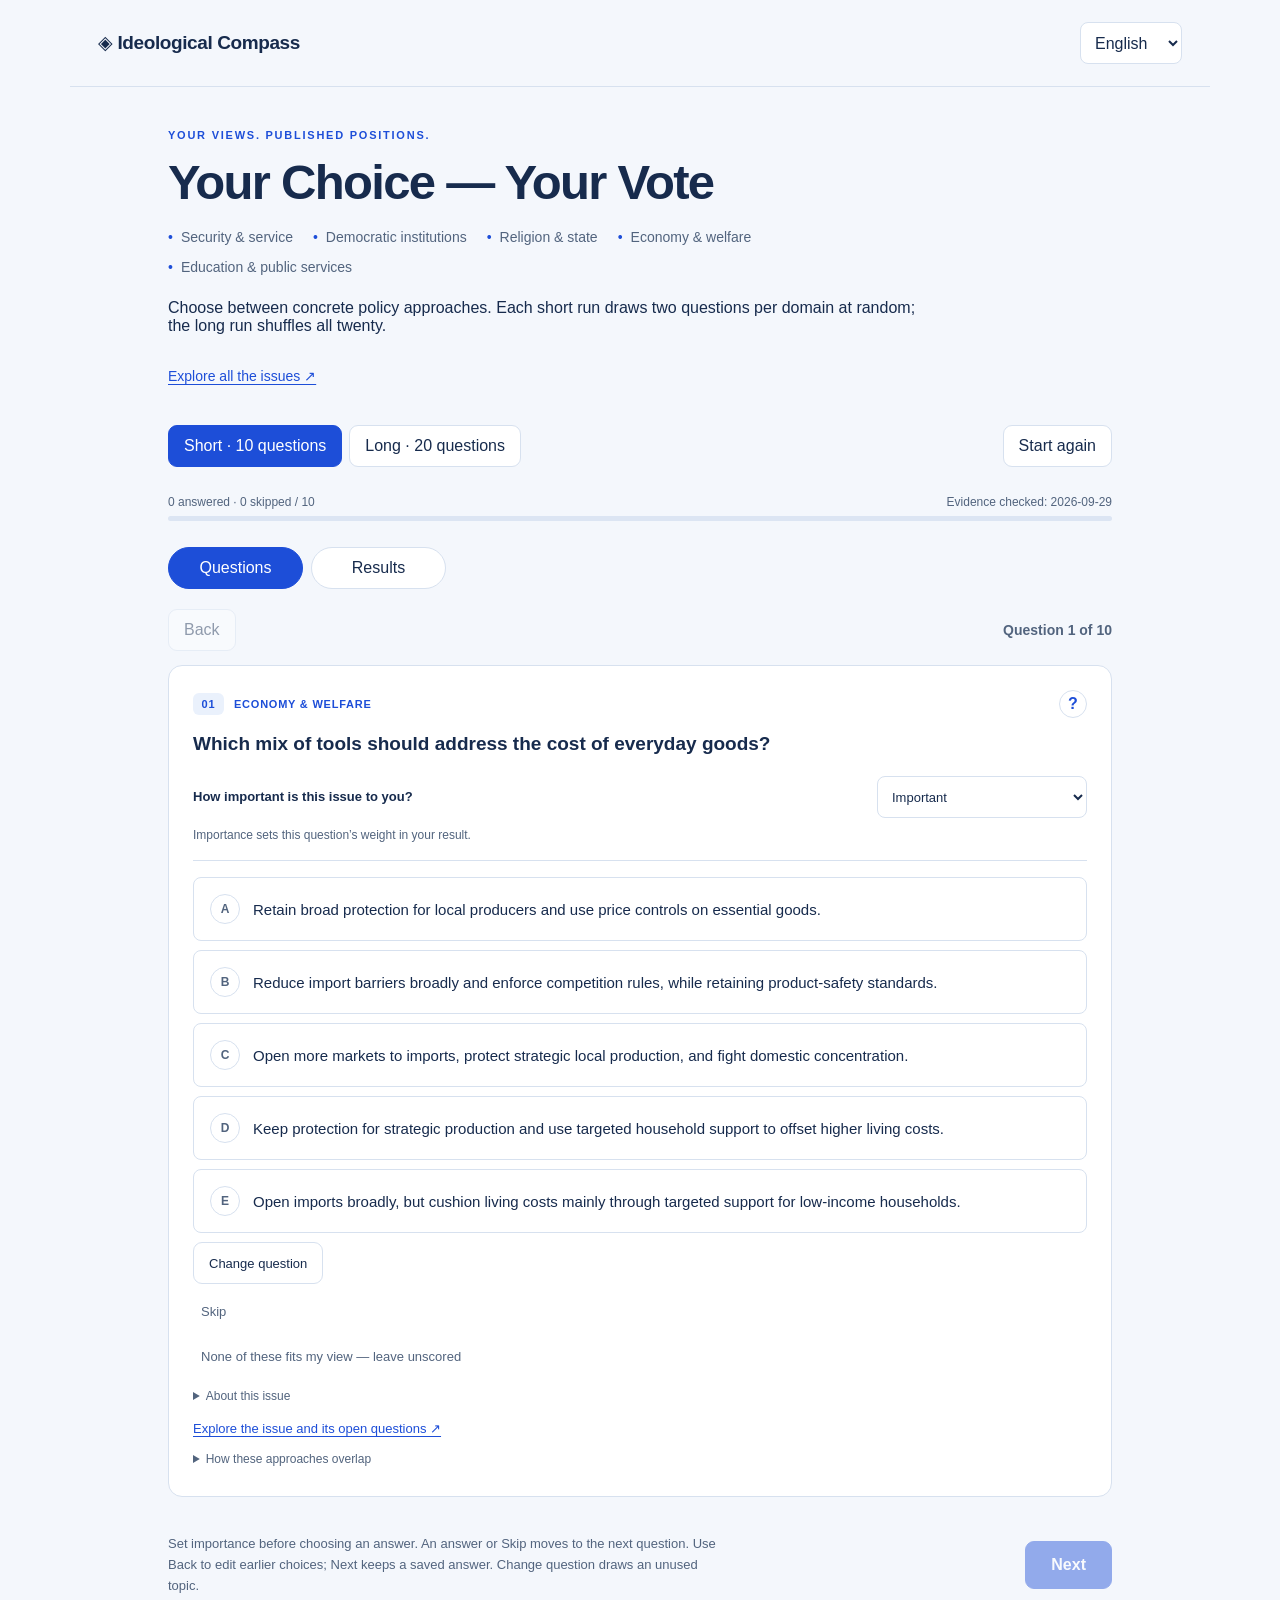
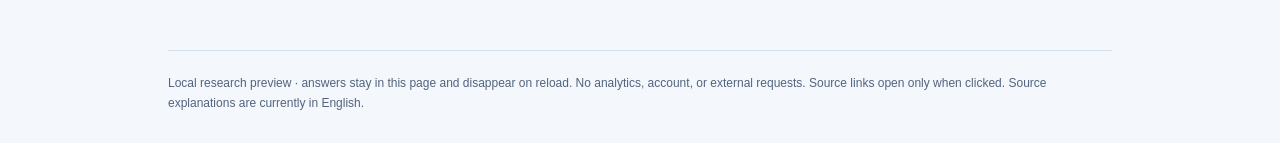
==== commit ffc3d00f: "Expand Yashar positions from official programme and detailed plans" ====
--- a/index.html
+++ b/index.html
@@ -132,7 +132,7 @@
     </section>
     <footer id="footer"></footer>
   </main>
-  <script id="compass-data" type="application/json">{"parties": [{"id": "likud", "en": "Likud", "he": "הליכוד", "ru": "Ликуд"}, {"id": "yashar", "en": "Yashar", "he": "ישר!", "ru": "Яшар"}, {"id": "beyahad", "en": "Beyahad", "he": "ביחד", "ru": "Беяхад"}, {"id": "democrats", "en": "Democrats", "he": "הדמוקרטים", "ru": "Демократы"}, {"id": "religious_zionism", "en": "Religious Zionism", "he": "הציונות הדתית", "ru": "Религиозный сионизм"}, {"id": "otzma", "en": "Otzma Yehudit", "he": "עוצמה יהודית", "ru": "Оцма Йехудит"}, {"id": "shas", "en": "Shas", "he": "ש״ס", "ru": "ШАС"}, {"id": "beytenu", "en": "Yisrael Beytenu", "he": "ישראל ביתנו", "ru": "Наш дом Израиль"}, {"id": "raam", "en": "Ra'am", "he": "רע״ם", "ru": "РААМ"}, {"id": "hadash", "en": "Hadash", "he": "חד״ש", "ru": "ХАДАШ"}, {"id": "taal", "en": "Ta'al", "he": "תע״ל", "ru": "ТААЛ"}, {"id": "balad", "en": "Balad", "he": "בל״ד", "ru": "БАЛАД"}, {"id": "utj", "en": "United Torah Judaism", "he": "יהדות התורה", "ru": "Яхадут ха-Тора"}, {"id": "zehut", "en": "Zehut", "he": "זהות", "ru": "Зеут"}, {"id": "blue_white", "en": "Blue and White", "he": "כחול לבן", "ru": "Кахоль-Лаван"}, {"id": "reservists", "en": "Reservists", "he": "המילואימניקים", "ru": "Резервисты"}], "sources": {"Y": {"title": "Yashar: ten steps", "url": "https://yasharwitheisenkot.com/", "date": null, "type": "party_program", "note": "Current homepage; detailed subpages intermittently returned a verification screen."}, "D": {"title": "Democrats: agenda, July 2025", "url": "https://democrats.org.il/wp-content/uploads/2025/09/agenda2025.pdf", "date": "2025-07", "type": "party_program", "note": "Date taken from the document cover, not search-engine publication metadata. Newer plans also exist at yes.democrats.org.il; the parsed index did not expose their text."}, "DC": {"title": "Democrats: current commitments", "url": "https://fighters.democrats.org.il/", "date": null, "type": "party_program"}, "B": {"title": "Beyahad: published plans", "url": "https://be-yahad.org.il/plans/?bennett_plans_cat=198", "date": null, "type": "party_program"}, "BE": {"title": "Beyahad: environment plan", "url": "https://be-yahad.org.il/plans/enviroment/", "date": null, "type": "party_program"}, "IB": {"title": "Yisrael Beytenu: platform", "url": "https://beytenu.org.il/party-platform/", "date": null, "type": "party_program", "note": "Current living page; contains both new priorities and legacy sections. Unresolved internal tensions must be flagged."}, "Z": {"title": "Zehut: full web platform", "url": "https://zehut.org.il/platform/full", "date": null, "type": "party_program"}, "ZC": {"title": "Zehut: compass", "url": "https://zehut.org.il/compass", "date": null, "type": "party_program"}, "RD": {"title": "Religious Zionism: platform index", "url": "https://zionutdatit.org.il/מצע-המפלגה/", "date": null, "type": "party_index", "note": "Official index retrieved directly on 2026-09-29. It links dated 2021–22 platform PDFs; those are labeled historical."}, "RJ": {"title": "Religious Zionism: Law and Justice booklet", "url": "https://digitaler.cld.bz/zionutdatit", "date": null, "type": "party_program", "note": "Earlier booklet. A September 2026 sequel exists; see RJ2. Do not label this booklet the 2026 edition."}, "RJ2": {"title": "N12: publication of Law and Justice 2.0", "url": "https://www.mako.co.il/news-israel-elections/2026/Article-8bc88f253f4a0a1027.htm", "date": "2026-09-15", "type": "report"}, "RS": {"title": "Knesset: Smotrich calls for sovereignty", "url": "https://main.knesset.gov.il/News/PressReleases/pages/press29.07.25cx.aspx", "date": "2025-07-29", "type": "official_statement", "note": "Indexed excerpt contains the call for a sovereignty decision; direct page returned no parsed text."}, "O": {"title": "Otzma Yehudit: Disengagement 710 plan", "url": "https://ozmayeudit.com/יו״ר-עוצמה-יהודית-השר-בן-גביר-מציג-את-תו/", "date": "2026-09-04", "type": "party_program", "note": "Retrieved in indexed text. Concerns state-supported emigration; does not itself establish positions on civilian settlements, taxation or marriage."}, "OH": {"title": "Otzma Yehudit: archived principles", "url": "https://www.idi.org.il/media/13907/עוצמה-יהודית.pdf", "date": null, "type": "archive", "note": "Image-only historical document located; not used to code unseen text."}, "OI": {"title": "IDI: Otzma Yehudit", "url": "https://www.idi.org.il/policy/parties-and-elections/parties/otzma-yehudit/", "date": null, "type": "secondary_profile"}, "L": {"title": "Likud: constitution", "url": "https://www.likud.org.il/images/veida4_docs/60.pdf", "date": null, "type": "party_constitution", "note": "Historical/standing principles, not a newly published election platform; indexed text retrieved."}, "LI": {"title": "IDI: Likud and its platform publication history", "url": "https://www.idi.org.il/policy/parties-and-elections/parties/likud/", "date": null, "type": "secondary_profile"}, "LS": {"title": "Prime Minister's Office: Netanyahu on Palestinian statehood", "url": "https://www.gov.il/en/pages/spoke-pm210925", "date": "2025-09-21", "type": "official_statement"}, "S": {"title": "Shas: principles for the 17th Knesset", "url": "https://www.idi.org.il/media/6856/shas-17.pdf", "date": "2006", "type": "archive", "note": "Explicit references to the 17th Knesset and targets for 2007. Not a 2026 platform."}, "UT": {"title": "United Torah Judaism: archived platform", "url": "https://www.idi.org.il/media/16889/יהדות-התורה-1999.pdf", "date": "1999", "type": "archive", "note": "Election year from archive attribution; saved copy carries 2002 print metadata."}, "R": {"title": "Ra'am: archived platform", "url": "https://www.idi.org.il/media/16883/רעמ-1999.pdf", "date": "1999", "type": "archive", "note": "Saved copy carries 2002 metadata; historical only."}, "RI": {"title": "IDI: Ra'am", "url": "https://www.idi.org.il/policy/parties-and-elections/parties/raam/", "date": null, "type": "secondary_profile"}, "H": {"title": "Hadash: current principles", "url": "https://hadash.org.il/", "date": null, "type": "party_principles"}, "HH": {"title": "Hadash: 2013 platform", "url": "https://www.idi.org.il/media/6524/חדש.pdf", "date": "2013", "type": "archive", "note": "The document explicitly identifies the 19th Knesset. The original /matzahadash/ URL now returns 404."}, "H22": {"title": "Zo Haderekh: Hadash–Ta'al 2022 economic program", "url": "https://zoha.org.il/116306/", "date": "2022-10-27", "type": "party_affiliated_archive"}, "TI": {"title": "IDI: Ta'al", "url": "https://www.idi.org.il/policy/parties-and-elections/parties/ta-al/", "date": null, "type": "secondary_profile", "note": "No standalone current primary platform located in this search."}, "BA": {"title": "Balad: political program", "url": "https://www.altajamoa.org/نصوص-مؤسسة/2017/03/29/البرنامج-السياسي", "date": "2017-03-29", "type": "archive", "note": "Official Arabic document. The page's own date is used."}, "DR": {"title": "Ynet: parties' responses on conscription", "url": "https://www.ynet.co.il/news/elections2026/article/yokra14898966", "date": "2026-09-16", "type": "reported_party_responses", "note": "Party responses distinguished from the reporter's characterizations. Joint List response is attributed to the list, not separately asserted by all components."}, "BW": {"title": "Blue and White: principles", "url": "https://kachollavan.org.il/wp-content/uploads/2025/07/20527_3_A5_Hoveret_Ekronot_ONE_PAGE_A.pdf", "date": "2025-07 (file path)", "type": "party_program"}, "M": {"title": "Reservists: platform", "url": "https://www.themiluimnikim.org.il/platform/", "date": null, "type": "party_program", "note": "Component program; not presumed to be an agreed joint program with the Economic Party."}, "REG": {"title": "Platform discovery index", "url": "https://www.dor-why.co.il/platforms", "date": "2026-09-15", "type": "discovery_only", "note": "Used to locate originals; summaries and electoral-list labels are not the party answer key."}, "RDS": {"title": "Religious Zionism: sovereignty policy", "url": "https://zionutdatit.org.il/hityashvut/sovereignty/", "date": null, "type": "party_program", "note": "Official page retrieved directly on 2026-09-29. Publication date not stated; not labeled a newly issued manifesto."}, "RDJ21": {"title": "Religious Zionism: judicial platform", "url": "https://zionutdatit.org.il/wp-content/uploads/2021/12/משפט.pdf", "date": "2021-12", "type": "archive", "note": "Linked by the official platform index. PDF metadata and 24th-Knesset wording establish age; judicial-appointment section visually inspected."}, "RDI21": {"title": "Religious Zionism: Jewish identity platform", "url": "https://zionutdatit.org.il/wp-content/uploads/2021/12/זהות-יהודית.pdf", "date": "2021-12", "type": "archive", "note": "Official linked PDF, visually inspected. Used for the Jewish/democratic identity component; general status-quo language is not a complete answer on transport or marriage."}, "RDE21": {"title": "Religious Zionism: economic platform", "url": "https://zionutdatit.org.il/wp-content/uploads/2021/12/כלכלה.pdf", "date": "2021-12", "type": "archive", "note": "Official linked PDF, visually inspected. Explicitly calls for compulsory arbitration in essential services."}, "RDB23": {"title": "Religious Zionism: 2023–24 budget policy", "url": "https://zionutdatit.org.il/budget/", "date": "2023–2024", "type": "archive", "note": "Official text retrieved directly; internal budget-year references establish date. Not a new 2026 program."}, "OZ20": {"title": "Otzma Yehudit: principles for the 23rd Knesset election (2020)", "url": "https://www.knesset.tv/media/34728/מצע-עוצמה-יהודית.pdf", "date": "2020-01-28", "type": "archive", "note": "Party principles archived by the Knesset channel; heading explicitly dates the election document. Section 4 visually inspected. Historical evidence, not a 2026 manifesto."}, "IDI_BALAD": {"title": "IDI: Balad party profile", "url": "https://en.idi.org.il/israeli-elections-and-parties/parties/balad/", "date": null, "type": "secondary_report", "accessed_at": "2026-09-29", "note": "Undated institutional profile, reviewed 2026-09-29. Describes standing ideology; not a newly published 2026 manifesto. Narrow policy deductions are separately labeled I."}, "IDI_HADASH": {"title": "IDI: Hadash party profile", "url": "https://en.idi.org.il/israeli-elections-and-parties/parties/hadash/", "date": null, "type": "secondary_report", "accessed_at": "2026-09-29", "note": "Undated institutional profile, reviewed 2026-09-29. Describes standing ideology; not a newly published 2026 manifesto. Narrow policy deductions are separately labeled I."}, "IDI_TAAL": {"title": "IDI: Ta’al party profile", "url": "https://en.idi.org.il/israeli-elections-and-parties/parties/taal/", "date": null, "type": "secondary_report", "accessed_at": "2026-09-29", "note": "Undated institutional profile, reviewed 2026-09-29. Describes standing ideology; not a newly published 2026 manifesto. Narrow policy deductions are separately labeled I."}, "IDI_RAAM": {"title": "IDI: Ra’am party profile", "url": "https://en.idi.org.il/israeli-elections-and-parties/parties/raam/", "date": null, "type": "secondary_report", "accessed_at": "2026-09-29", "note": "Undated institutional profile, reviewed 2026-09-29. Describes standing ideology; not a newly published 2026 manifesto. Narrow policy deductions are separately labeled I."}, "IDI_SHAS": {"title": "IDI: Shas party profile", "url": "https://en.idi.org.il/israeli-elections-and-parties/parties/shas/", "date": null, "type": "secondary_report", "accessed_at": "2026-09-29", "note": "Undated institutional profile, reviewed 2026-09-29. Describes standing ideology; not a newly published 2026 manifesto. Narrow policy deductions are separately labeled I."}, "IDI_UTJ": {"title": "IDI: United Torah Judaism party profile", "url": "https://en.idi.org.il/israeli-elections-and-parties/parties/united-torah-judaism/", "date": null, "type": "secondary_report", "accessed_at": "2026-09-29", "note": "Undated institutional profile, reviewed 2026-09-29. Describes standing ideology; not a newly published 2026 manifesto. Narrow policy deductions are separately labeled I."}, "IDI_LIKUD": {"title": "IDI: Likud party profile", "url": "https://en.idi.org.il/israeli-elections-and-parties/parties/likud/", "date": null, "type": "secondary_report", "accessed_at": "2026-09-29", "note": "Undated institutional profile, reviewed 2026-09-29. Describes standing ideology; not a newly published 2026 manifesto. Narrow policy deductions are separately labeled I."}, "IDI_OTZMA": {"title": "IDI: Otzma Yehudit party profile", "url": "https://en.idi.org.il/israeli-elections-and-parties/parties/otzma-yehudit/", "date": null, "type": "secondary_report", "accessed_at": "2026-09-29", "note": "Undated institutional profile, reviewed 2026-09-29. Describes standing ideology; not a newly published 2026 manifesto. Narrow policy deductions are separately labeled I."}, "TOI_REL26": {"title": "ToI: Bennett backs Shabbat transport and civil marriage; Shas and UTJ respond", "url": "https://www.timesofisrael.com/liveblog_entry/ex-pm-bennett-backs-public-transport-on-shabbat-civil-marriage-sparking-haredi-backlash/", "date": "2026-04-20", "type": "secondary_report", "accessed_at": "2026-09-29", "note": "Reviewed secondary source; publication date is shown separately from retrieval date."}, "TOI_SCHOOL26": {"title": "ToI: additional funding for Haredi school networks", "url": "https://www.timesofisrael.com/state-budget-set-to-increase-spending-on-haredi-education-by-nis-1-billion/amp/", "date": "2026-02-19", "type": "secondary_report", "accessed_at": "2026-09-29", "note": "Reviewed secondary source; publication date is shown separately from retrieval date."}, "TOI_SCHOOL25": {"title": "ToI: committee funds private and exempt Haredi schools", "url": "https://www.timesofisrael.com/knesset-finance-committee-approves-additional-nis-177m-for-private-haredi-schools/amp/", "date": "2025-08-12", "type": "secondary_report", "accessed_at": "2026-09-29", "note": "Reports direct funding of exempt and party-affiliated schools; interpretations of core-curriculum requirements are labeled as inferences."}, "AP_DRAFT25": {"title": "AP: Shas and UTJ leave government over draft exemptions", "url": "https://apnews.com/article/b58b8705277f27fa41f664c341e5a93e", "date": "2025-07-16", "type": "secondary_report", "accessed_at": "2026-09-29", "note": "Reviewed secondary source; publication date is shown separately from retrieval date."}, "TOI_JUDGES25": {"title": "ToI: political control over judicial appointments", "url": "https://www.timesofisrael.com/knesset-passes-law-greatly-boosting-political-control-over-judicial-appointments/", "date": "2025-03-27", "type": "secondary_report", "accessed_at": "2026-09-29", "note": "The 2025 committee model is not identical to direct appointment by parliament. Any mapping to the quiz’s broader political-selection approach is labeled an inference."}, "TOI_PROBE26": {"title": "ToI: Likud’s alternative October 7 inquiry bill", "url": "https://www.timesofisrael.com/call-for-independent-inquiry-removed-from-coalition-bill-establishing-oct-7-probe/amp/", "date": "2026-05-13", "type": "secondary_report", "accessed_at": "2026-09-29", "note": "Reviewed secondary source; publication date is shown separately from retrieval date."}, "TOI_PROBE25": {"title": "ToI: Blue and White presses for a state inquiry", "url": "https://www.timesofisrael.com/liveblog_entry/lawmakers-defeat-motion-to-establish-state-commission-of-inquiry-into-october-7/", "date": "2025-12-22", "type": "secondary_report", "accessed_at": "2026-09-29", "note": "Reviewed secondary source; publication date is shown separately from retrieval date."}, "TOI_GAZA_RZ25": {"title": "ToI: Smotrich advocates renewed Gaza settlements", "url": "https://www.timesofisrael.com/liveblog_entry/smotrich-says-return-of-jewish-settlements-to-gaza-now-realistic-needs-to-be-much-bigger-than-before/", "date": "2025-07-29", "type": "secondary_report", "accessed_at": "2026-09-29", "note": "Reviewed secondary source; publication date is shown separately from retrieval date."}, "TOI_GAZA_OZ24": {"title": "ToI: Ben Gvir and Smotrich advocate Gaza resettlement", "url": "https://www.timesofisrael.com/ben-gvir-suggests-netanyahu-open-to-encouraging-palestinian-migration-from-gaza/", "date": "2024-12-01", "type": "secondary_report", "accessed_at": "2026-09-29", "note": "Dated reporting of Ben Gvir’s position; not evidence for the stance of every coalition party."}, "TOI_CRIME25": {"title": "ToI: Ben Gvir backs treating criminal organizations as terror groups", "url": "https://www.timesofisrael.com/government-greenlights-bill-to-label-certain-crime-organizations-as-terror-groups/", "date": "2025-10-19", "type": "secondary_report", "accessed_at": "2026-09-29", "note": "Reviewed secondary source; publication date is shown separately from retrieval date."}, "TOI_ARAB_CRIME26": {"title": "ToI: Arab party leaders demand effective policing against organized crime", "url": "https://www.timesofisrael.com/arab-blood-isnt-cheap-hundreds-rally-in-capital-alleging-police-failure-on-violent-crime/amp/", "date": "2026-01-11", "type": "secondary_report", "accessed_at": "2026-09-29", "note": "Reviewed secondary source; publication date is shown separately from retrieval date."}, "TOI_ODEH24": {"title": "ToI: Odeh opposes compulsory military service", "url": "https://www.timesofisrael.com/liveblog_entry/top-arab-mk-odeh-slams-haredi-idf-draft-law-citing-opposition-to-mandatory-consription/", "date": "2024-06-10", "type": "secondary_report", "accessed_at": "2026-09-29", "note": "Reviewed secondary source; publication date is shown separately from retrieval date."}, "YNET_SERVICE12": {"title": "Ynet: competing views on compulsory national service for Arabs", "url": "https://www.ynetnews.com/articles/0%2C7340%2CL-4232623%2C00.html", "date": "2012", "type": "secondary_report", "accessed_at": "2026-09-29", "note": "Historical report: never treated as a new statement by today’s party leadership."}, "YNET_BALAD08": {"title": "Ynet: Balad platform profile", "url": "https://www.ynetnews.com/articles/0%2C7340%2CL-3502144%2C00.html", "date": "2008", "type": "secondary_report", "accessed_at": "2026-09-29", "note": "Historical secondary profile; constitutional commitment is marked H."}, "TOI_ARAB20": {"title": "ToI: differences among the four Joint List parties", "url": "https://www.timesofisrael.com/joint-list-4-arab-parties-on-1-slate-is-poles-apart-but-strong-together/amp/", "date": "2020", "type": "secondary_report", "accessed_at": "2026-09-29", "note": "Historical comparative profile. Secularism is not assumed to imply an identical stance on every family-policy question."}, "TOI_RZ_REL19": {"title": "ToI: Smotrich on religious law, marriage and Shabbat", "url": "https://www.timesofisrael.com/smotrich-says-israel-should-follow-torah-law-again-drawing-ire-of-liberman/", "date": "2019", "type": "secondary_report", "accessed_at": "2026-09-29", "note": "Historical statement before the current party configuration; used only with the historical filter."}}, "status_legend": {"P": "Party-published program or policy page being used as current evidence; may be undated.", "S": "Specific attributable public statement, possibly reported by a news outlet.", "H": "Historical document; excluded from current-mode scoring.", "R": "Reviewed secondary report or institutional profile; included by default; dates remain visible.", "U": "Unknown or insufficiently specific; never scored as zero.", "I": "Explicit editorial inference from cited principles or conduct; discounted to 60% and separately switchable."}, "version": "0.5-sourced-estimates", "checked_at": "2026-09-29", "publication_ready": false, "description": "Multilingual policy comparisons with reviewed secondary sources, bounded and discounted inferences, separate documented coverage, and randomized questionnaire runs.", "questions": [{"id": "Q1", "short": true, "domain": "security", "en": "What political framework should Israel pursue with the Palestinians?", "he": "איזו מסגרת מדינית על ישראל לקדם ביחס לפלסטינים?", "dimensions": [{"id": "statehood", "en": "A separate Palestinian state", "he": "מדינה פלסטינית נפרדת", "weight": 1, "values": [{"id": "yes", "en": "Pursue a state with security conditions", "he": "לקדם מדינה בתנאי ביטחון", "ru": "Создание государства при соблюдении условий безопасности"}, {"id": "no", "en": "No separate Palestinian state", "he": "ללא מדינה פלסטינית נפרדת", "ru": "Без отдельного палестинского государства"}, {"id": "defer", "en": "Defer the final-status decision", "he": "לדחות הכרעה על הסדר הקבע", "ru": "Отложить решение об окончательном статусе"}], "ru": "Отдельное палестинское государство", "similarity": {"matrix": {"yes": {"yes": 1, "no": 0, "defer": 0.5}, "no": {"yes": 0, "no": 1, "defer": 0.5}, "defer": {"yes": 0.5, "no": 0.5, "defer": 1}}, "rationale": {"en": "Deferral leaves either final outcome open; accepting and rejecting a separate state are opposed.", "he": "דחיית ההכרעה משאירה את שתי התוצאות פתוחות; תמיכה במדינה נפרדת ושלילתה מנוגדות.", "ru": "Отсрочка оставляет открытыми оба исхода; поддержка и отрицание отдельного государства противоположны."}}}, {"id": "framework", "en": "Political framework", "he": "המסגרת המדינית", "weight": 1, "values": [{"id": "bilateral", "en": "Bilateral negotiated agreement", "he": "הסכם במשא ומתן ישיר", "ru": "Двустороннее соглашение"}, {"id": "regional", "en": "Regional agreement", "he": "הסדר אזורי", "ru": "Региональное соглашение"}, {"id": "autonomy", "en": "Autonomy under Israeli security control", "he": "אוטונומיה תחת שליטה ביטחונית ישראלית", "ru": "Автономия под израильским контролем безопасности"}, {"id": "interim", "en": "Interim arrangements", "he": "הסדרי ביניים", "ru": "Промежуточные договорённости"}, {"id": "shared", "en": "One shared democratic state", "he": "מדינה דמוקרטית משותפת", "ru": "Одно общее демократическое государство"}], "ru": "Политическая модель", "similarity": {"matrix": {"bilateral": {"bilateral": 1, "regional": 0.75, "autonomy": 0.25, "interim": 0.5, "shared": 0}, "regional": {"bilateral": 0.75, "regional": 1, "autonomy": 0.25, "interim": 0.5, "shared": 0}, "autonomy": {"bilateral": 0.25, "regional": 0.25, "autonomy": 1, "interim": 0.5, "shared": 0}, "interim": {"bilateral": 0.5, "regional": 0.5, "autonomy": 0.5, "interim": 1, "shared": 0}, "shared": {"bilateral": 0, "regional": 0, "autonomy": 0, "interim": 0, "shared": 1}}, "rationale": {"en": "Negotiated frameworks overlap strongly; interim arrangements share practical tools with several end-state models.", "he": "מסגרות של הסכם חופפות במידה רבה; להסדרי ביניים כלים משותפים עם כמה מודלים של הסדר קבע.", "ru": "Переговорные модели сильно пересекаются; временные договорённости разделяют практические инструменты с несколькими конечными моделями."}}}], "options": [{"id": "negotiated", "en": "Negotiate two states with enforceable security safeguards and agreed borders.", "he": "לנהל משא ומתן לשתי מדינות, עם הסדרי ביטחון ניתנים לאכיפה וגבולות מוסכמים.", "profile": {"statehood": "yes", "framework": "bilateral"}, "ru": "Вести переговоры о двух государствах с проверяемыми гарантиями безопасности и согласованными границами."}, {"id": "regional", "en": "Pursue a Palestinian state only within a wider regional agreement with Arab states and security guarantees.", "he": "לקדם מדינה פלסטינית רק כחלק מהסדר אזורי רחב עם מדינות ערב וערבויות ביטחוניות.", "profile": {"statehood": "yes", "framework": "regional"}, "ru": "Добиваться создания палестинского государства только в рамках более широкого регионального соглашения с арабскими странами и гарантиями безопасности."}, {"id": "autonomy", "en": "Maintain Israeli security control and Palestinian civil autonomy, without a separate Palestinian state.", "he": "לקיים שליטה ביטחונית ישראלית ואוטונומיה אזרחית פלסטינית, ללא מדינה פלסטינית נפרדת.", "profile": {"statehood": "no", "framework": "autonomy"}, "ru": "Сохранить израильский контроль в сфере безопасности и палестинскую гражданскую автономию без отдельного палестинского государства."}, {"id": "interim", "en": "Defer the final-status decision and pursue practical interim agreements on security, movement and economic life.", "he": "לדחות את ההכרעה על הסדר הקבע ולקדם הסכמי ביניים בנושאי ביטחון, תנועה וכלכלה.", "profile": {"statehood": "defer", "framework": "interim"}, "ru": "Отложить решение об окончательном статусе и заключать промежуточные соглашения по безопасности, передвижению и экономике."}, {"id": "shared", "en": "Work toward one democratic state with equal citizenship for Israelis and Palestinians, rather than two states.", "he": "לפעול למדינה דמוקרטית אחת עם אזרחות שווה לישראלים ולפלסטינים, במקום שתי מדינות.", "profile": {"statehood": "no", "framework": "shared"}, "ru": "Стремиться к одному демократическому государству с равным гражданством для израильтян и палестинцев вместо двух государств."}], "note": "Choose the policy package closest to your view. Each package has two separately scored components; choosing a package does not establish views beyond its wording.", "note_he": "בחרו את חבילת המדיניות הקרובה ביותר לעמדתכם. בכל חלופה שני מרכיבים שמושווים בנפרד; הבחירה אינה מעידה על עמדות מעבר למה שנכתב.", "ru": "Какой политический подход Израилю следует выбрать в отношениях с палестинцами?", "note_ru": "Выберите пакет политики, наиболее близкий к вашей позиции. Его два компонента сравниваются отдельно; выбор не означает согласия с положениями, которые здесь не указаны.", "help": {"overview": {"en": "The dispute concerns sovereignty, security and political rights. Two-state, autonomy and shared-state proposals allocate these differently. Interim arrangements defer the final decision; a regional agreement adds neighboring states and guarantees.", "he": "המחלוקת עוסקת בריבונות, בביטחון ובזכויות פוליטיות. שתי מדינות, אוטונומיה ומדינה משותפת מחלקות אותם אחרת. הסדר ביניים דוחה הכרעה סופית; הסדר אזורי מוסיף מדינות שכנות וערבויות.", "ru": "Спор касается суверенитета, безопасности и политических прав. Два государства, автономия и общее государство распределяют их по-разному. Временные договорённости откладывают окончательное решение, а региональное соглашение привлекает соседние страны и гарантии."}, "links": [{"url": "https://www.inss.org.il/publication/the-day-after/", "title": {"en": "INSS: Regional proposals for post-war Gaza", "he": "INSS: מתווים אזוריים לעזה לאחר המלחמה", "ru": "INSS: региональные варианты послевоенного устройства Газы"}, "kind": "analysis", "language": "en"}, {"url": "https://www.altajamoa.org/نصوص-مؤسسة/2017/03/29/البرنامج-السياسي", "title": {"en": "Balad: political program (2017)", "he": "בל״ד: תוכנית פוליטית (2017)", "ru": "БАЛАД: политическая программа (2017)"}, "kind": "party", "language": "ar"}], "discussion": {"en": ["What security guarantees could actually be enforced, and by whom?", "What citizenship and political rights would people have under each proposed arrangement?"], "he": ["אילו ערבויות ביטחוניות אפשר לאכוף בפועל, ועל ידי מי?", "אילו זכויות אזרחיות ופוליטיות יהיו לתושבים בכל הסדר מוצע?"], "ru": ["Какие гарантии безопасности реально исполнимы и кто их обеспечит?", "Какие гражданские и политические права получат жители при каждом устройстве?"]}}}, {"id": "Q2", "short": true, "domain": "security", "en": "How should military and civilian service be organized, including for yeshiva students?", "he": "כיצד יש להסדיר שירות צבאי ואזרחי, כולל לתלמידי ישיבות?", "dimensions": [{"id": "obligation", "en": "Who is obliged to serve?", "he": "על מי חלה החובה?", "weight": 1, "values": [{"id": "universal", "en": "Universal obligation with narrow individual exceptions", "he": "חובה כללית עם חריגים אישיים מצומצמים", "ru": "Всеобщая обязанность с узкими индивидуальными исключениями"}, {"id": "sector_exemption", "en": "Exemption for full-time yeshiva study", "he": "פטור ללימוד מלא בישיבה", "ru": "Освобождение при очной учёбе в иешиве"}, {"id": "voluntary", "en": "Voluntary service for everyone", "he": "שירות מרצון לכולם", "ru": "Добровольная служба для всех"}], "ru": "Кто обязан служить?", "similarity": {"matrix": {"universal": {"universal": 1, "sector_exemption": 0.5, "voluntary": 0}, "sector_exemption": {"universal": 0.5, "sector_exemption": 1, "voluntary": 0.25}, "voluntary": {"universal": 0, "sector_exemption": 0.25, "voluntary": 1}}, "rationale": {"en": "Universal and sector-exemption models retain conscription; an exemption shares only limited voluntariness with an all-volunteer system.", "he": "חובה כללית ופטור מגזרי משמרים גיוס חובה; לפטור יש רק חפיפה מוגבלת עם שירות מרצון לכולם.", "ru": "Всеобщая обязанность и секторные исключения сохраняют призыв; исключение лишь частично сходно с полностью добровольной системой."}}}, {"id": "pathway", "en": "Service pathway", "he": "מסלול השירות", "weight": 1, "values": [{"id": "military_priority", "en": "Military service takes priority", "he": "עדיפות לשירות צבאי", "ru": "Приоритет потребностей армии"}, {"id": "equal_choice", "en": "Equal choice of military or civilian service", "he": "בחירה שווה בין שירות צבאי לאזרחי", "ru": "Равный выбор военной или гражданской службы"}], "ru": "Порядок выбора службы", "similarity": {"matrix": {"military_priority": {"military_priority": 1, "equal_choice": 0.5}, "equal_choice": {"military_priority": 0.5, "equal_choice": 1}}, "rationale": {"en": "Both provide military and civilian routes, but differ over who chooses the route.", "he": "בשני המודלים קיימים מסלולים צבאיים ואזרחיים, אך זהות הגורם הבוחר שונה.", "ru": "Обе модели предусматривают военный и гражданский пути, но различаются тем, кто выбирает путь."}}}], "options": [{"id": "universal_military", "en": "Require service from everyone, with the army choosing whom it needs and civilian service for the rest; allow only narrow individual exceptions.", "he": "לחייב את כולם בשירות: הצבא יבחר את מי שנחוץ לו, והשאר ישרתו בשירות אזרחי; לאפשר רק חריגים אישיים מצומצמים.", "profile": {"obligation": "universal", "pathway": "military_priority"}, "ru": "Ввести обязанность служить для всех: армия определяет, кто ей нужен, остальные проходят гражданскую службу. Допускать лишь узкие индивидуальные исключения."}, {"id": "universal_choice", "en": "Require a contribution from everyone, but let each person choose between military service and an equally recognized civilian route.", "he": "לחייב את כולם בתרומה, אך לאפשר לכל אדם לבחור בין שירות צבאי למסלול אזרחי בעל מעמד שווה.", "profile": {"obligation": "universal", "pathway": "equal_choice"}, "ru": "Требовать службы от всех, но позволить каждому выбирать между военной и равноценной гражданской службой."}, {"id": "yeshiva_exemption", "en": "Keep compulsory military service, while exempting full-time yeshiva students and offering adapted service to those who leave study.", "he": "להשאיר שירות צבאי חובה, לפטור תלמידי ישיבות הלומדים במשרה מלאה ולהציע שירות מותאם למי שעוזבים את הלימודים.", "profile": {"obligation": "sector_exemption", "pathway": "military_priority"}, "ru": "Сохранить обязательную военную службу, освобождая тех, кто учится в иешиве полный день, и предлагая подходящие условия службы тем, кто прекращает учёбу."}, {"id": "professional", "en": "Move to a paid professional military and voluntary civilian service, ending compulsory service for everyone.", "he": "לעבור לצבא מקצועי בשכר ולשירות אזרחי מרצון, ולבטל את חובת השירות לכולם.", "profile": {"obligation": "voluntary", "pathway": "equal_choice"}, "ru": "Перейти к оплачиваемой профессиональной армии и добровольной гражданской службе, отменив обязательную службу для всех."}], "note": "Choose the policy package closest to your view. Each package has two separately scored components; choosing a package does not establish views beyond its wording.", "note_he": "בחרו את חבילת המדיניות הקרובה ביותר לעמדתכם. בכל חלופה שני מרכיבים שמושווים בנפרד; הבחירה אינה מעידה על עמדות מעבר למה שנכתב.", "ru": "Как организовать военную и гражданскую службу, в том числе для учащихся иешив?", "note_ru": "Выберите пакет политики, наиболее близкий к вашей позиции. Его два компонента сравниваются отдельно; выбор не означает согласия с положениями, которые здесь не указаны.", "help": {"overview": {"en": "Service policy has two separate questions: who must serve, and who chooses the route. The debate weighs military staffing and equal burdens against religious study, individual freedom and the costs of alternative service.", "he": "מדיניות השירות כוללת שתי שאלות נפרדות: מי חייב לשרת ומי בוחר את המסלול. הדיון מאזן בין צורכי כוח האדם והשוויון בנטל לבין לימוד תורה, חירות הפרט ועלות המסלולים החלופיים.", "ru": "Политика службы ставит два вопроса: кто обязан служить и кто выбирает путь. Обсуждаются потребности армии и равенство обязанностей, а также религиозная учёба, личная свобода и стоимость альтернативной службы."}, "links": [{"url": "https://en.idi.org.il/articles/53301", "title": {"en": "IDI: Development of the Haredi exemption law", "he": "IDI: התפתחות הסדרי הפטור לחרדים", "ru": "IDI: история освобождения харедим от службы"}, "kind": "analysis", "language": "en"}, {"url": "https://zehut.org.il/platform/full", "title": {"en": "Zehut: published program", "he": "זהות: המצע המפורסם", "ru": "Зеут: опубликованная программа"}, "kind": "party", "language": "he"}], "discussion": {"en": ["Who should decide which exemptions are legitimate and which service routes meet real needs?", "How should lost earnings, public cost and the burden on those who serve be compared?"], "he": ["מי יקבע אילו פטורים מוצדקים ואילו מסלולי שירות עונים על צרכים אמיתיים?", "כיצד משווים אובדן הכנסה, עלות ציבורית והנטל על המשרתים?"], "ru": ["Кто определяет обоснованные исключения и реально нужные виды службы?", "Как сопоставить потерянный заработок, бюджетные расходы и нагрузку на служащих?"]}}}, {"id": "Q3", "short": true, "domain": "institutions", "en": "How should power be divided between the Knesset and the judiciary?", "he": "כיצד יש לחלק את הכוח בין הכנסת למערכת המשפט?", "dimensions": [{"id": "ordinary_override", "en": "Override by an ordinary coalition majority", "he": "התגברות ברוב קואליציוני רגיל", "weight": 1, "values": [{"id": "yes", "en": "Yes", "he": "כן", "ru": "Да"}, {"id": "no", "en": "No", "he": "לא", "ru": "Нет"}], "ru": "Преодоление судебного решения обычным коалиционным большинством", "similarity": {"matrix": {"yes": {"yes": 1, "no": 0}, "no": {"yes": 0, "no": 1}}, "rationale": {"en": "These are opposed answers to this explicit policy commitment; shared aspects are scored in the other component.", "he": "אלה תשובות מנוגדות להתחייבות המדיניות המפורשת; היבטים משותפים נבחנים במרכיב האחר.", "ru": "Это противоположные ответы на конкретный вопрос политики; общие аспекты учитываются другим компонентом."}}}, {"id": "appointments", "en": "Who selects judges?", "he": "מי בוחר שופטים?", "weight": 1, "values": [{"id": "professional", "en": "Professional committee", "he": "ועדה מקצועית", "ru": "Профессиональная комиссия"}, {"id": "shared", "en": "Government–opposition agreement", "he": "הסכמה בין קואליציה לאופוזיציה", "ru": "Соглашение коалиции и оппозиции"}, {"id": "parliament", "en": "Parliamentary majority", "he": "רוב בכנסת", "ru": "Парламентское большинство"}, {"id": "direct", "en": "Direct public election", "he": "בחירה ישירה בציבור", "ru": "Прямые выборы гражданами"}], "ru": "Кто выбирает судей?", "similarity": {"matrix": {"professional": {"professional": 1, "shared": 0.75, "parliament": 0.25, "direct": 0}, "shared": {"professional": 0.75, "shared": 1, "parliament": 0.5, "direct": 0.25}, "parliament": {"professional": 0.25, "shared": 0.5, "parliament": 1, "direct": 0.5}, "direct": {"professional": 0, "shared": 0.25, "parliament": 0.5, "direct": 1}}, "rationale": {"en": "Credit reflects shared professional checks or electoral accountability, not the identity of a party supporting a model.", "he": "החפיפה מבוססת על בקרה מקצועית או אחריות לנבחרים, ולא על המפלגה התומכת במודל.", "ru": "Сходство отражает общие профессиональные сдержки или выборную подотчётность, а не партийную принадлежность."}}}], "options": [{"id": "professional_review", "en": "Keep rights-based judicial review without an ordinary-majority override; use a professionally led judicial appointments committee.", "he": "לשמור על ביקורת שיפוטית להגנת זכויות ללא התגברות ברוב רגיל; למנות שופטים בוועדה בהובלה מקצועית.", "profile": {"ordinary_override": "no", "appointments": "professional"}, "ru": "Сохранить судебный контроль для защиты прав без возможности преодолеть его обычным большинством; назначать судей через комиссию под руководством профессионалов."}, {"id": "shared_review", "en": "Require government–opposition agreement on judicial appointments, and prohibit overriding rights judgments by an ordinary coalition majority.", "he": "לחייב הסכמה בין קואליציה לאופוזיציה במינוי שופטים, ולא לאפשר לרוב קואליציוני רגיל להתגבר על פסיקות המגינות על זכויות.", "profile": {"ordinary_override": "no", "appointments": "shared"}, "ru": "Назначать судей по соглашению коалиции и оппозиции и не позволять обычному коалиционному большинству преодолевать решения о защите прав."}, {"id": "parliamentary", "en": "Let an ordinary Knesset majority override invalidation of a law and give elected legislators control over judicial appointments.", "he": "לאפשר לרוב רגיל בכנסת להתגבר על פסילת חוק ולהעניק לנבחרי הציבור שליטה במינוי שופטים.", "profile": {"ordinary_override": "yes", "appointments": "parliament"}, "ru": "Разрешить обычному большинству Кнессета преодолевать отмену закона судом и передать избранным депутатам контроль над назначением судей."}, {"id": "direct_election", "en": "Allow an ordinary-majority override, but have the public elect senior judges directly for fixed terms.", "he": "לאפשר התגברות ברוב רגיל, אך לבחור שופטים בכירים בבחירה ישירה של הציבור לתקופות קצובות.", "profile": {"ordinary_override": "yes", "appointments": "direct"}, "ru": "Разрешить преодоление обычным большинством, но избирать высших судей прямым голосованием граждан на фиксированный срок."}], "note": "Choose the policy package closest to your view. Each package has two separately scored components; choosing a package does not establish views beyond its wording.", "note_he": "בחרו את חבילת המדיניות הקרובה ביותר לעמדתכם. בכל חלופה שני מרכיבים שמושווים בנפרד; הבחירה אינה מעידה על עמדות מעבר למה שנכתב.", "ru": "Как распределить полномочия между Кнессетом и судебной системой?", "note_ru": "Выберите пакет политики, наиболее близкий к вашей позиции. Его два компонента сравниваются отдельно; выбор не означает согласия с положениями, которые здесь не указаны.", "help": {"overview": {"en": "An override clause would let the Knesset re-enact a law invalidated for conflicting with constitutional rights. Supporters emphasize elected lawmakers' authority; critics emphasize minority-rights safeguards. The required majority, duration and judicial appointment system affect the balance.", "he": "פסקת התגברות נועדה לאפשר לכנסת לחוקק מחדש חוק שנפסל בשל סתירה לזכויות חוקתיות. תומכים מדגישים את סמכות הנבחרים; מתנגדים מדגישים הגנה על זכויות מיעוט. הרוב הדרוש, משך ההתגברות ושיטת מינוי השופטים משפיעים על האיזון.", "ru": "Положение о преодолении судебного вето позволило бы Кнессету вновь принять закон, отменённый судом из-за нарушения конституционных прав. Сторонники подчёркивают полномочия избранных законодателей, критики — защиту меньшинств. Баланс зависит от требуемого большинства, срока действия и порядка назначения судей."}, "links": [{"url": "https://en.idi.org.il/articles/46387", "title": {"en": "IDI: The override clause explained", "he": "IDI: הסבר על פסקת ההתגברות", "ru": "IDI: что такое преодоление судебного вето"}, "kind": "analysis", "language": "en"}, {"url": "https://zionutdatit.org.il/wp-content/uploads/2021/12/משפט.pdf", "title": {"en": "Religious Zionism: judicial proposals (2021)", "he": "הציונות הדתית: הצעות בתחום המשפט (2021)", "ru": "Религиозный сионизм: судебные предложения (2021)"}, "kind": "party", "language": "he"}], "discussion": {"en": ["Which decisions should an elected majority be unable to make without broader agreement?", "How can judges be accountable without making their decisions dependent on electoral pressure?"], "he": ["אילו החלטות רוב נבחר לא צריך להיות רשאי לקבל בלי הסכמה רחבה יותר?", "כיצד יוצרים אחריות של שופטים בלי להכפיף את פסיקותיהם ללחץ אלקטורלי?"], "ru": ["Какие решения избранное большинство не должно принимать без более широкого согласия?", "Как обеспечить подотчётность судей без зависимости решений от избирательного давления?"]}}}, {"id": "Q4", "short": true, "domain": "institutions", "en": "How should equality and the state's national identity be expressed in constitutional law?", "he": "כיצד יש לבטא את השוויון ואת הזהות הלאומית של המדינה בחוקי היסוד?", "dimensions": [{"id": "equality", "en": "Legal protection for equal civil rights", "he": "עיגון שוויון הזכויות האזרחיות", "weight": 1, "values": [{"id": "constitutional", "en": "Explicit constitutional guarantee", "he": "עיגון מפורש בחוק יסוד", "ru": "Прямая конституционная гарантия"}, {"id": "ordinary", "en": "Ordinary legislation", "he": "חקיקה רגילה", "ru": "Обычное законодательство"}, {"id": "existing", "en": "Retain existing protections", "he": "להשאיר את ההגנות הקיימות", "ru": "Сохранение существующей защиты"}], "ru": "Правовая защита равных гражданских прав", "similarity": {"matrix": {"constitutional": {"constitutional": 1, "ordinary": 0.5, "existing": 0.25}, "ordinary": {"constitutional": 0.5, "ordinary": 1, "existing": 0.5}, "existing": {"constitutional": 0.25, "ordinary": 0.5, "existing": 1}}, "rationale": {"en": "All refer to rights protection but differ in explicitness and legal entrenchment.", "he": "האפשרויות עוסקות בהגנת זכויות אך שונות במפורשות ובעוצמת העיגון המשפטי.", "ru": "Все варианты касаются защиты прав, но различаются её прямотой и уровнем правового закрепления."}}}, {"id": "identity", "en": "National identity", "he": "זהות לאומית", "weight": 1, "values": [{"id": "jewish_democratic", "en": "Jewish and democratic", "he": "יהודית ודמוקרטית", "ru": "Еврейское и демократическое государство"}, {"id": "civic", "en": "Civic state of all citizens", "he": "מדינה אזרחית של כלל אזרחיה", "ru": "Гражданское государство всех граждан"}, {"id": "binational", "en": "Recognition of two national collectives", "he": "הכרה בשני קולקטיבים לאומיים", "ru": "Признание двух национальных общностей"}], "ru": "Национальный характер", "similarity": {"matrix": {"jewish_democratic": {"jewish_democratic": 1, "civic": 0.25, "binational": 0.25}, "civic": {"jewish_democratic": 0.25, "civic": 1, "binational": 0.75}, "binational": {"jewish_democratic": 0.25, "civic": 0.75, "binational": 1}}, "rationale": {"en": "Civic and binational models overlap in equal belonging; national definitions remain a substantive distinction.", "he": "למודל אזרחי ולמודל דו־לאומי חפיפה בשייכות שווה; ההגדרה הלאומית היא הבדל מהותי.", "ru": "Гражданская и двунациональная модели близки по равной принадлежности; национальное определение остаётся существенным различием."}}}], "options": [{"id": "jewish_equal", "en": "Guarantee equal individual civil rights in a Basic Law while retaining Israel's identity as a Jewish and democratic state.", "he": "לעגן בחוק יסוד שוויון זכויות אזרחיות אישיות, לצד זהותה של ישראל כמדינה יהודית ודמוקרטית.", "profile": {"equality": "constitutional", "identity": "jewish_democratic"}, "ru": "Закрепить равные личные гражданские права в Основном законе, сохранив характер Израиля как еврейского и демократического государства."}, {"id": "civic_equal", "en": "Guarantee constitutional equality and define the state in civic terms as belonging equally to all its citizens.", "he": "לעגן שוויון חוקתי ולהגדיר את המדינה במונחים אזרחיים כשייכת באופן שווה לכל אזרחיה.", "profile": {"equality": "constitutional", "identity": "civic"}, "ru": "Гарантировать конституционное равенство и определить государство как гражданское, в равной мере принадлежащее всем его гражданам."}, {"id": "collective_equal", "en": "Guarantee equal individual rights and recognize both Jewish and Arab national collectives in the constitutional framework.", "he": "לעגן שוויון זכויות אישיות ולהכיר במסגרת החוקתית הן בקולקטיב הלאומי היהודי והן בקולקטיב הלאומי הערבי.", "profile": {"equality": "constitutional", "identity": "binational"}, "ru": "Гарантировать равные личные права и признать в конституционном устройстве как еврейскую, так и арабскую национальную общность."}, {"id": "ordinary_equal", "en": "Retain the Jewish and democratic constitutional definition, and protect equality through ordinary legislation.", "he": "להשאיר את ההגדרה החוקתית היהודית והדמוקרטית ולהגן על השוויון בחקיקה רגילה.", "profile": {"equality": "ordinary", "identity": "jewish_democratic"}, "ru": "Сохранить конституционное определение еврейского и демократического государства, защищая равноправие обычными законами."}, {"id": "existing", "en": "Keep the Jewish and democratic definition and existing rights protections, without adding a new equality guarantee.", "he": "להשאיר את ההגדרה היהודית והדמוקרטית ואת הגנות הזכויות הקיימות, ללא עיגון חדש של השוויון.", "profile": {"equality": "existing", "identity": "jewish_democratic"}, "ru": "Сохранить определение еврейского и демократического государства и действующие гарантии прав, не добавляя новой гарантии равенства."}], "note": "Choose the policy package closest to your view. Each package has two separately scored components; choosing a package does not establish views beyond its wording.", "note_he": "בחרו את חבילת המדיניות הקרובה ביותר לעמדתכם. בכל חלופה שני מרכיבים שמושווים בנפרד; הבחירה אינה מעידה על עמדות מעבר למה שנכתב.", "ru": "Как закрепить равноправие и национальный характер государства в Основных законах?", "note_ru": "Выберите пакет политики, наиболее близкий к вашей позиции. Его два компонента сравниваются отдельно; выбор не означает согласия с положениями, которые здесь не указаны.", "help": {"overview": {"en": "Equal individual citizenship and a state's national identity are related but distinct. The dispute asks both how strongly equality should be legally protected and whether national belonging is defined as Jewish, civic or shared by two national communities.", "he": "שוויון אזרחי אישי וזהותה הלאומית של מדינה קשורים אך אינם זהים. המחלוקת עוסקת בעוצמת העיגון המשפטי של השוויון ובשאלה אם השייכות הלאומית מוגדרת כיהודית, אזרחית או משותפת לשתי קהילות לאומיות.", "ru": "Равное личное гражданство и национальный характер государства связаны, но не тождественны. Спор касается силы правовой защиты равенства и определения принадлежности: еврейской, гражданской или общей для двух национальных сообществ."}, "links": [{"url": "https://en.idi.org.il/articles/24241", "title": {"en": "IDI: Nation-State Law explainer", "he": "IDI: הסבר על חוק הלאום", "ru": "IDI: разбор Закона о национальном государстве"}, "kind": "analysis", "language": "en"}, {"url": "https://www.altajamoa.org/نصوص-مؤسسة/2017/03/29/البرنامج-السياسي", "title": {"en": "Balad: political program (2017)", "he": "בל״ד: תוכנית פוליטית (2017)", "ru": "БАЛАД: политическая программа (2017)"}, "kind": "party", "language": "ar"}], "discussion": {"en": ["When do equal individual rights require recognition of collective language or cultural rights?", "How should conflicts between national symbols, public resources and equal belonging be resolved?"], "he": ["מתי שוויון זכויות אישי מחייב הכרה בזכויות לשוניות או תרבותיות קיבוציות?", "כיצד פותרים התנגשות בין סמלים לאומיים, משאבים ציבוריים ושייכות שווה?"], "ru": ["Когда равные личные права требуют признания коллективных языковых или культурных прав?", "Как разрешать конфликты между национальными символами, ресурсами и равной принадлежностью?"]}}}, {"id": "Q5", "short": true, "domain": "religion", "en": "What routes should couples have for marriage, partnership and separation?", "he": "אילו מסלולים יש להציע לזוגות לנישואים, לזוגיות ולפרידה?", "dimensions": [{"id": "civil_route", "en": "Civil legal route", "he": "המסלול האזרחי", "weight": 1, "values": [{"id": "marriage", "en": "Civil marriage and divorce for all", "he": "נישואים וגירושים אזרחיים לכולם", "ru": "Гражданский брак и развод для всех"}, {"id": "registration", "en": "Civil partnership registration", "he": "רישום זוגיות אזרחית", "ru": "Регистрация гражданского партнёрства"}, {"id": "none", "en": "No domestic civil route", "he": "ללא מסלול אזרחי בישראל", "ru": "Без гражданского порядка внутри Израиля"}], "ru": "Гражданский правовой порядок", "similarity": {"matrix": {"marriage": {"marriage": 1, "registration": 0.75, "none": 0}, "registration": {"marriage": 0.75, "registration": 1, "none": 0.25}, "none": {"marriage": 0, "registration": 0.25, "none": 1}}, "rationale": {"en": "Civil registration shares legal protection outside religious marriage, but is not assumed legally equivalent to marriage and divorce.", "he": "רישום אזרחי מעניק הגנות מחוץ לנישואים דתיים, אך אינו נחשב זהה משפטית לנישואים ולגירושים.", "ru": "Гражданская регистрация даёт защиту вне религиозного брака, но не считается юридически равной браку и разводу."}}}, {"id": "religious_role", "en": "Role of religious institutions", "he": "תפקיד המוסדות הדתיים", "weight": 1, "values": [{"id": "optional", "en": "Optional legally recognized religious route", "he": "מסלול דתי מוכר לפי בחירה", "ru": "Религиозный порядок по выбору с юридическим признанием"}, {"id": "private", "en": "Religious ceremonies are private", "he": "טקסים דתיים הם עניין פרטי", "ru": "Религиозные церемонии — частное дело"}, {"id": "exclusive", "en": "Religious institutions have exclusive jurisdiction", "he": "סמכות בלעדית למוסדות הדת", "ru": "Исключительная компетенция религиозных учреждений"}], "ru": "Роль религиозных учреждений", "similarity": {"matrix": {"optional": {"optional": 1, "private": 0.5, "exclusive": 0.25}, "private": {"optional": 0.5, "private": 1, "exclusive": 0}, "exclusive": {"optional": 0.25, "private": 0, "exclusive": 1}}, "rationale": {"en": "Optional and private routes share freedom of choice; optional and exclusive routes retain some formal religious role.", "he": "מסלול לבחירה וטקס פרטי חולקים חופש בחירה; מסלול לבחירה וסמכות בלעדית משמרים תפקיד דתי רשמי כלשהו.", "ru": "Добровольный и частный пути разделяют свободу выбора; добровольный и исключительный сохраняют некоторую официальную роль религии."}}}], "options": [{"id": "parallel", "en": "Offer civil marriage and divorce alongside an optional, legally recognized religious route.", "he": "להציע נישואים וגירושים אזרחיים לצד מסלול דתי מוכר לבחירת הזוג.", "profile": {"civil_route": "marriage", "religious_role": "optional"}, "ru": "Предоставить гражданский брак и развод наряду с добровольно выбираемым, юридически признанным религиозным порядком."}, {"id": "civil_only", "en": "Use civil marriage and divorce for everyone legally; religious ceremonies remain a private choice.", "he": "להסדיר את הנישואים והגירושים של כולם במערכת אזרחית; טקס דתי יישאר בחירה פרטית.", "profile": {"civil_route": "marriage", "religious_role": "private"}, "ru": "Юридически оформлять все браки и разводы в гражданской системе, оставив религиозные церемонии личным выбором."}, {"id": "registration", "en": "Add civil partnership registration with legal protections, while retaining religious marriage as a separate recognized route.", "he": "להוסיף רישום זוגיות אזרחית עם הגנות משפטיות, לצד נישואים דתיים כמסלול מוכר נפרד.", "profile": {"civil_route": "registration", "religious_role": "optional"}, "ru": "Добавить регистрацию гражданского партнёрства с правовой защитой, сохранив религиозный брак как отдельный признанный путь."}, {"id": "religious", "en": "Keep marriage and divorce under the religious institutions, without adding a domestic civil route.", "he": "להשאיר את הנישואים והגירושים בסמכות מוסדות הדת, ללא הוספת מסלול אזרחי בישראל.", "profile": {"civil_route": "none", "religious_role": "exclusive"}, "ru": "Оставить брак и развод в ведении религиозных учреждений, не вводя гражданского порядка внутри Израиля."}], "note": "Choose the policy package closest to your view. Each package has two separately scored components; choosing a package does not establish views beyond its wording.", "note_he": "בחרו את חבילת המדיניות הקרובה ביותר לעמדתכם. בכל חלופה שני מרכיבים שמושווים בנפרד; הבחירה אינה מעידה על עמדות מעבר למה שנכתב.", "ru": "Какие правовые пути должны быть доступны парам для брака, партнёрства и расставания?", "note_ru": "Выберите пакет политики, наиболее близкий к вашей позиции. Его два компонента сравниваются отдельно; выбор не означает согласия с положениями, которые здесь не указаны.", "help": {"overview": {"en": "Marriage, civil partnership and religious ceremonies need not have identical legal effects. The debate combines freedom to form a family with religious institutions' role, including who handles separation. A civil registry is not automatically equivalent to civil marriage.", "he": "לנישואים, לרישום זוגיות ולטקס דתי אין בהכרח אותן תוצאות משפטיות. הדיון משלב חופש להקים משפחה עם תפקיד מוסדות הדת, כולל סמכות בענייני פרידה. רישום אזרחי אינו בהכרח זהה לנישואים אזרחיים.", "ru": "Брак, гражданское партнёрство и религиозная церемония не обязательно имеют одинаковые правовые последствия. Спор соединяет свободу создания семьи с ролью религиозных учреждений, включая расставание. Регистрация не автоматически равна гражданскому браку."}, "links": [{"url": "https://en.idi.org.il/articles/6539", "title": {"en": "IDI: Civil unions for all", "he": "IDI: ברית זוגיות לכולם", "ru": "IDI: гражданские союзы для всех"}, "kind": "analysis", "language": "en"}, {"url": "https://zionutdatit.org.il/wp-content/uploads/2021/12/זהות-יהודית.pdf", "title": {"en": "Religious Zionism: Jewish identity (2021)", "he": "הציונות הדתית: זהות יהודית (2021)", "ru": "Религиозный сионизм: еврейский характер (2021)"}, "kind": "party", "language": "he"}], "discussion": {"en": ["Would the available routes provide genuinely comparable rights, including when a relationship ends?", "How should the state handle a disagreement between partners over religious and civil jurisdiction?"], "he": ["האם המסלולים יספקו זכויות מקבילות בפועל, גם כשהקשר מסתיים?", "כיצד המדינה תטפל במחלוקת בין בני זוג על סמכות דתית או אזרחית?"], "ru": ["Дадут ли разные пути сопоставимые права, в том числе при расставании?", "Как государству решать разногласия партнёров о религиозной и гражданской юрисдикции?"]}}}, {"id": "Q6", "short": true, "domain": "religion", "en": "Who should decide on Shabbat transport, and what service should be available?", "he": "מי צריך להחליט על תחבורה בשבת, ואיזה שירות צריך להיות זמין?", "dimensions": [{"id": "service", "en": "Public transport on Shabbat", "he": "תחבורה ציבורית בשבת", "weight": 1, "values": [{"id": "limited", "en": "Limited public service", "he": "שירות ציבורי מצומצם", "ru": "Ограниченное общественное сообщение"}, {"id": "full", "en": "Regular public network", "he": "רשת ציבורית רגילה", "ru": "Обычная общественная сеть"}, {"id": "none", "en": "No public service", "he": "ללא שירות ציבורי", "ru": "Без общественного сообщения"}], "ru": "Общественный транспорт в шаббат", "similarity": {"matrix": {"limited": {"limited": 1, "full": 0.75, "none": 0.25}, "full": {"limited": 0.75, "full": 1, "none": 0}, "none": {"limited": 0.25, "full": 0, "none": 1}}, "rationale": {"en": "Limited and regular service both provide public mobility; limited service retains more rest-day restrictions.", "he": "שירות מצומצם ורגיל מספקים ניידות ציבורית; שירות מצומצם משמר יותר מגבלות של יום מנוחה.", "ru": "Ограниченное и обычное сообщение обеспечивают общественную мобильность; ограниченное сохраняет больше ограничений дня отдыха."}}}, {"id": "authority", "en": "Decision-making level", "he": "מי מחליט?", "weight": 1, "values": [{"id": "local", "en": "Municipalities", "he": "רשויות מקומיות", "ru": "Муниципалитеты"}, {"id": "national", "en": "National government", "he": "הממשלה", "ru": "Центральное правительство"}], "ru": "Уровень принятия решений", "similarity": {"matrix": {"local": {"local": 1, "national": 0}, "national": {"local": 0, "national": 1}}, "rationale": {"en": "Local discretion and a uniform national decision are different allocations of authority.", "he": "שיקול דעת מקומי והכרעה ארצית אחידה הם חלוקות סמכות שונות.", "ru": "Местное усмотрение и единое общенациональное решение по-разному распределяют полномочия."}}}], "options": [{"id": "local_limited", "en": "Let municipalities run limited routes suited to local needs and avoid routes through religious neighborhoods.", "he": "לאפשר לרשויות להפעיל קווים מצומצמים לפי הצורך המקומי, תוך הימנעות ממעבר בשכונות דתיות.", "profile": {"service": "limited", "authority": "local"}, "ru": "Разрешить муниципалитетам организовывать ограниченные маршруты по местным потребностям, избегая проезда через религиозные кварталы."}, {"id": "national_limited", "en": "Set a national limited network connecting hospitals, employment centers and major towns, with uniform rules.", "he": "לקבוע רשת ארצית מצומצמת המחברת בתי חולים, מוקדי תעסוקה ויישובים מרכזיים, לפי כללים אחידים.", "profile": {"service": "limited", "authority": "national"}, "ru": "Создать ограниченную общенациональную сеть между больницами, центрами занятости и крупными населёнными пунктами по единым правилам."}, {"id": "national_regular", "en": "Operate a regular national public transport network on Shabbat, with service frequency adjusted to demand.", "he": "להפעיל בשבת רשת תחבורה ציבורית ארצית רגילה, בתדירות המותאמת לביקוש.", "profile": {"service": "full", "authority": "national"}, "ru": "Обеспечить обычную общенациональную сеть общественного транспорта в шаббат, регулируя частоту по спросу."}, {"id": "private_local", "en": "Keep public transport closed, but let municipalities authorize privately funded shared transport.", "he": "להשאיר את התחבורה הציבורית סגורה, אך לאפשר לרשויות להתיר תחבורה שיתופית במימון פרטי.", "profile": {"service": "none", "authority": "local"}, "ru": "Не запускать общественный транспорт, но разрешить муниципалитетам одобрять совместные перевозки с частным финансированием."}, {"id": "national_rest", "en": "Maintain a national rest-day policy without public transport; keep exceptions under national rules.", "he": "לקיים מדיניות יום מנוחה ארצית ללא תחבורה ציבורית, עם חריגים לפי כללים ארציים.", "profile": {"service": "none", "authority": "national"}, "ru": "Сохранить общенациональный день отдыха без общественного транспорта, с исключениями по государственным правилам."}], "note": "Choose the policy package closest to your view. Each package has two separately scored components; choosing a package does not establish views beyond its wording.", "note_he": "בחרו את חבילת המדיניות הקרובה ביותר לעמדתכם. בכל חלופה שני מרכיבים שמושווים בנפרד; הבחירה אינה מעידה על עמדות מעבר למה שנכתב.", "ru": "Кто должен решать вопрос о транспорте в шаббат и какое сообщение должно быть доступно?", "note_ru": "Выберите пакет политики, наиболее близкий к вашей позиции. Его два компонента сравниваются отдельно; выбор не означает согласия с положениями, которые здесь не указаны.", "help": {"overview": {"en": "Shabbat transport involves mobility for people without cars, a shared day of rest, workers' conditions and neighborhood character. Separate choices concern the extent of service and whether national or local authorities decide.", "he": "תחבורה בשבת נוגעת לניידות של מי שאין להם רכב, ליום מנוחה משותף, לתנאי עובדים ולאופי השכונות. שתי הכרעות נפרדות הן היקף השירות וזהות הגורם המחליט — הממשלה או הרשות המקומית.", "ru": "Транспорт в шаббат затрагивает мобильность людей без автомобиля, общий день отдыха, условия работников и характер районов. Отдельные решения касаются объёма сообщения и того, кто решает — государство или муниципалитет."}, "links": [{"url": "https://en.idi.org.il/articles/5269", "title": {"en": "IDI: Transport on Shabbat and religion–state tensions", "he": "IDI: תחבורה בשבת ומחלוקת דת ומדינה", "ru": "IDI: транспорт в шаббат и отношения религии и государства"}, "kind": "analysis", "language": "en"}, {"url": "https://zionutdatit.org.il/wp-content/uploads/2021/12/זהות-יהודית.pdf", "title": {"en": "Religious Zionism: Jewish identity (2021)", "he": "הציונות הדתית: זהות יהודית (2021)", "ru": "Религиозный сионизм: еврейский характер (2021)"}, "kind": "party", "language": "he"}], "discussion": {"en": ["Who pays for the service, and how are workers who want a shared rest day protected?", "How can one municipality's decision avoid imposing costs or traffic on its neighbors?"], "he": ["מי מממן את השירות, וכיצד מגינים על עובדים המעוניינים ביום מנוחה משותף?", "כיצד מונעים מהחלטה ברשות אחת להטיל עלויות או תנועה על שכנותיה?"], "ru": ["Кто оплачивает сообщение и как защитить работников, желающих общего дня отдыха?", "Как избежать переноса расходов и трафика из одного муниципалитета в соседние?"]}}}, {"id": "Q7", "short": true, "domain": "economy", "en": "What fiscal approach should guide healthcare, education and welfare?", "he": "איזו מדיניות תקציבית צריכה להנחות את הבריאות, החינוך והרווחה?", "dimensions": [{"id": "services", "en": "Scale of publicly funded services", "he": "היקף השירותים במימון ציבורי", "weight": 1, "values": [{"id": "expand", "en": "Expand", "he": "להרחיב", "ru": "Расширить"}, {"id": "maintain", "en": "Maintain", "he": "לשמר", "ru": "Сохранить"}, {"id": "reduce", "en": "Reduce state provision", "he": "לצמצם את השירות המדינתי", "ru": "Сократить государственное предоставление"}], "ru": "Объём услуг с государственным финансированием", "similarity": {"matrix": {"expand": {"expand": 1, "maintain": 0.5, "reduce": 0}, "maintain": {"expand": 0.5, "maintain": 1, "reduce": 0.5}, "reduce": {"expand": 0, "maintain": 0.5, "reduce": 1}}, "rationale": {"en": "Maintaining scale is intermediate between expanding and reducing it.", "he": "שימור ההיקף הוא מצב ביניים בין הרחבה לצמצום.", "ru": "Сохранение объёма занимает промежуточное положение между расширением и сокращением."}}}, {"id": "funding", "en": "Main funding approach", "he": "דרך המימון העיקרית", "weight": 1, "values": [{"id": "progressive", "en": "Higher taxes on high incomes and wealth", "he": "הגדלת מסים על הכנסות גבוהות והון", "ru": "Повысить налоги на высокие доходы и капитал"}, {"id": "broad", "en": "Broader tax increases", "he": "העלאת מסים רחבה", "ru": "Повысить налоги для более широкого круга плательщиков"}, {"id": "reprioritize", "en": "Reallocate existing spending", "he": "שינוי סדרי עדיפויות בתקציב", "ru": "Перераспределить существующие расходы"}, {"id": "lower_taxes", "en": "Lower taxes and private provision", "he": "הפחתת מסים ומענה פרטי", "ru": "Снизить налоги и расширить частное предоставление"}], "ru": "Основной подход к финансированию", "similarity": {"matrix": {"progressive": {"progressive": 1, "broad": 0.5, "reprioritize": 0.25, "lower_taxes": 0}, "broad": {"progressive": 0.5, "broad": 1, "reprioritize": 0.25, "lower_taxes": 0}, "reprioritize": {"progressive": 0.25, "broad": 0.25, "reprioritize": 1, "lower_taxes": 0.25}, "lower_taxes": {"progressive": 0, "broad": 0, "reprioritize": 0.25, "lower_taxes": 1}}, "rationale": {"en": "Tax increases overlap as revenue tools; reallocations have limited overlap with either tax-based expansion or tax reduction.", "he": "העלאות מס חופפות ככלי הכנסה; לשינוי סדרי עדיפויות חפיפה מוגבלת עם הרחבה במיסוי או עם הפחתת מס.", "ru": "Повышения налогов близки как источник доходов; перераспределение лишь частично сходно с расширением за счёт налогов или их снижением."}}}], "options": [{"id": "progressive_expansion", "en": "Expand public services, financed mainly by higher taxes on high incomes and wealth.", "he": "להרחיב שירותים ציבוריים, בעיקר באמצעות הגדלת המס על הכנסות גבוהות ועל הון.", "profile": {"services": "expand", "funding": "progressive"}, "ru": "Расширять государственно финансируемые услуги, главным образом за счёт повышения налогов на высокие доходы и капитал."}, {"id": "broad_expansion", "en": "Expand universal services and finance them through broader tax increases shared across the population.", "he": "להרחיב שירותים אוניברסליים ולממן אותם בהעלאות מס רחבות המתחלקות על פני האוכלוסייה.", "profile": {"services": "expand", "funding": "broad"}, "ru": "Расширять всеобщие услуги и финансировать их более широким повышением налогов для населения."}, {"id": "reallocate", "en": "Expand services by cutting other spending and improving efficiency, without planning a tax increase.", "he": "להרחיב שירותים באמצעות קיצוץ הוצאות אחרות והתייעלות, ללא העלאת מס מתוכננת.", "profile": {"services": "expand", "funding": "reprioritize"}, "ru": "Расширять услуги за счёт сокращения других расходов и повышения эффективности, не планируя повышения налогов."}, {"id": "maintain", "en": "Keep the present scale of public services and concentrate on efficiency and reallocating existing budgets.", "he": "לשמר את היקף השירותים הציבוריים ולהתמקד בהתייעלות ובחלוקה מחדש של התקציבים הקיימים.", "profile": {"services": "maintain", "funding": "reprioritize"}, "ru": "Сохранить нынешний объём общественных услуг, сосредоточившись на эффективности и перераспределении имеющихся бюджетов."}, {"id": "smaller_state", "en": "Reduce taxes and state provision, with a larger role for private insurance, households and community support.", "he": "להפחית מסים ואת היקף השירות המדינתי, ולהרחיב את תפקיד הביטוח הפרטי, משקי הבית והסיוע הקהילתי.", "profile": {"services": "reduce", "funding": "lower_taxes"}, "ru": "Снизить налоги и объём государственных услуг, увеличив роль частного страхования, домохозяйств и общинной поддержки."}], "note": "Choose the policy package closest to your view. Each package has two separately scored components; choosing a package does not establish views beyond its wording.", "note_he": "בחרו את חבילת המדיניות הקרובה ביותר לעמדתכם. בכל חלופה שני מרכיבים שמושווים בנפרד; הבחירה אינה מעידה על עמדות מעבר למה שנכתב.", "ru": "Какой бюджетный подход выбрать для здравоохранения, образования и социальной поддержки?", "note_ru": "Выберите пакет политики, наиболее близкий к вашей позиции. Его два компонента сравниваются отдельно; выбор не означает согласия с положениями, которые здесь не указаны.", "help": {"overview": {"en": "Larger public services require resources. Taxes, spending cuts elsewhere and efficiency measures distribute the costs differently. Favoring better services does not by itself settle who should pay, or whether more provision should be public or private.", "he": "הרחבת שירותים ציבוריים דורשת משאבים. מסים, קיצוץ בסעיפים אחרים והתייעלות מחלקים את העלות אחרת. תמיכה בשירות טוב יותר אינה קובעת לבדה מי ישלם, או אם ההרחבה תהיה ציבורית או פרטית.", "ru": "Расширение общественных услуг требует ресурсов. Налоги, сокращение других расходов и эффективность по-разному распределяют издержки. Желание лучших услуг само по себе не определяет, кто платит и кто их предоставляет."}, "links": [{"url": "https://www.oecd.org/en/publications/oecd-economic-surveys-israel-2025_d6dd02bc-en/full-report/maintaining-macroeconomic-stability_329dd12a.html", "title": {"en": "OECD: Israel's fiscal choices (2025)", "he": "OECD: אפשרויות המדיניות התקציבית בישראל (2025)", "ru": "ОЭСР: бюджетные решения Израиля (2025)"}, "kind": "research", "language": "en"}, {"url": "https://democrats.org.il/wp-content/uploads/2025/09/agenda2025.pdf", "title": {"en": "Democrats: July 2025 agenda", "he": "הדמוקרטים: תוכנית יולי 2025", "ru": "Демократы: программа июля 2025 года"}, "kind": "party", "language": "he"}], "discussion": {"en": ["If expansion relies on efficiency, what happens if the expected savings do not materialize?", "Which households bear the cost, and which services or future investments would otherwise lose funding?"], "he": ["אם ההרחבה נשענת על התייעלות, מה קורה כשהחיסכון הצפוי אינו מתממש?", "אילו משקי בית נושאים בעלות, ואילו שירותים או השקעות עתידיות עלולים לאבד מימון?"], "ru": ["Что делать, если расширение опирается на эффективность, а экономия не возникает?", "Какие семьи несут расходы и какие услуги или будущие инвестиции теряют финансирование?"]}}}, {"id": "Q8", "short": true, "domain": "economy", "en": "Which mix of tools should address the cost of everyday goods?", "he": "באיזה שילוב כלים יש לטפל ביוקר המוצרים היומיומיים?", "dimensions": [{"id": "imports", "en": "Import policy", "he": "מדיניות יבוא", "weight": 1, "values": [{"id": "open", "en": "Broadly reduce import barriers", "he": "צמצום רחב של חסמי יבוא", "ru": "Широкое снижение импортных барьеров"}, {"id": "selective", "en": "Selective opening with strategic protection", "he": "פתיחה סלקטיבית עם הגנה על ענפים אסטרטגיים", "ru": "Выборочное открытие с защитой стратегических отраслей"}, {"id": "protect", "en": "Retain broad import protection", "he": "שימור הגנה רחבה מפני יבוא", "ru": "Сохранение широкой защиты от импорта"}], "ru": "Импортная политика", "similarity": {"matrix": {"open": {"open": 1, "selective": 0.5, "protect": 0}, "selective": {"open": 0.5, "selective": 1, "protect": 0.5}, "protect": {"open": 0, "selective": 0.5, "protect": 1}}, "rationale": {"en": "Selective opening shares liberalization with open trade and protection with the protected model.", "he": "פתיחה סלקטיבית חולקת פתיחת שווקים עם יבוא פתוח והגנה עם המודל המוגן.", "ru": "Выборочное открытие разделяет либерализацию с открытым импортом и защиту с протекционизмом."}}}, {"id": "consumer_tool", "en": "Main consumer policy tool", "he": "כלי המדיניות המרכזי לצרכן", "weight": 1, "values": [{"id": "competition", "en": "Competition and antitrust enforcement", "he": "תחרות ואכיפה נגד ריכוזיות", "ru": "Конкуренция и антимонопольный контроль"}, {"id": "prices", "en": "Price controls", "he": "פיקוח מחירים", "ru": "Регулирование цен"}, {"id": "support", "en": "Targeted household support", "he": "סיוע ממוקד למשקי בית", "ru": "Адресная помощь домохозяйствам"}], "ru": "Основной инструмент поддержки потребителей", "similarity": {"matrix": {"competition": {"competition": 1, "prices": 0, "support": 0.25}, "prices": {"competition": 0, "prices": 1, "support": 0.5}, "support": {"competition": 0.25, "prices": 0.5, "support": 1}}, "rationale": {"en": "Price controls and household support both intervene directly in affordability, but through different mechanisms.", "he": "פיקוח מחירים וסיוע למשקי בית מתערבים ישירות ביכולת הקנייה, אך במנגנונים שונים.", "ru": "Контроль цен и помощь домохозяйствам прямо влияют на доступность товаров, но разными механизмами."}}}], "options": [{"id": "open_competition", "en": "Reduce import barriers broadly and enforce competition rules, while retaining product-safety standards.", "he": "לצמצם חסמי יבוא באופן רחב ולאכוף תחרות, תוך שמירה על תקני בטיחות למוצרים.", "profile": {"imports": "open", "consumer_tool": "competition"}, "ru": "Широко снижать импортные барьеры и обеспечивать конкуренцию, сохраняя стандарты безопасности товаров."}, {"id": "selective_competition", "en": "Open more markets to imports, protect strategic local production, and fight domestic concentration.", "he": "לפתוח שווקים נוספים ליבוא, להגן על ייצור מקומי אסטרטגי ולהיאבק בריכוזיות המקומית.", "profile": {"imports": "selective", "consumer_tool": "competition"}, "ru": "Открывать больше рынков для импорта, защищать стратегически важное местное производство и бороться с концентрацией рынка."}, {"id": "protect_prices", "en": "Retain broad protection for local producers and use price controls on essential goods.", "he": "לשמור על הגנה רחבה ליצרנים מקומיים ולהפעיל פיקוח מחירים על מוצרי יסוד.", "profile": {"imports": "protect", "consumer_tool": "prices"}, "ru": "Сохранить широкую защиту местных производителей и регулировать цены на основные товары."}, {"id": "open_support", "en": "Open imports broadly, but cushion living costs mainly through targeted support for low-income households.", "he": "לפתוח את היבוא באופן רחב, אך להקל על יוקר המחיה בעיקר בסיוע ממוקד למשקי בית מעוטי הכנסה.", "profile": {"imports": "open", "consumer_tool": "support"}, "ru": "Широко открыть импорт, но смягчать дороговизну прежде всего адресной помощью малообеспеченным домохозяйствам."}, {"id": "selective_support", "en": "Keep protection for strategic production and use targeted household support to offset higher living costs.", "he": "להשאיר הגנה על ייצור אסטרטגי ולפצות על יוקר המחיה באמצעות סיוע ממוקד למשקי בית.", "profile": {"imports": "selective", "consumer_tool": "support"}, "ru": "Сохранить защиту стратегического производства и компенсировать дороговизну адресной помощью домохозяйствам."}], "note": "Choose the policy package closest to your view. Each package has two separately scored components; choosing a package does not establish views beyond its wording.", "note_he": "בחרו את חבילת המדיניות הקרובה ביותר לעמדתכם. בכל חלופה שני מרכיבים שמושווים בנפרד; הבחירה אינה מעידה על עמדות מעבר למה שנכתב.", "ru": "Каким сочетанием мер снижать стоимость повседневных товаров?", "note_ru": "Выберите пакет политики, наиболее близкий к вашей позиции. Его два компонента сравниваются отдельно; выбор не означает согласия с положениями, которые здесь не указаны.", "help": {"overview": {"en": "Imports and competition can put pressure on prices; protection can support domestic production and supply resilience. Price controls and targeted aid address affordability differently. The trade-off depends on which sectors and households a policy covers.", "he": "יבוא ותחרות יכולים ללחוץ להורדת מחירים; הגנה יכולה לתמוך בייצור מקומי ובחוסן האספקה. פיקוח מחירים וסיוע ממוקד מטפלים ביכולת הקנייה בדרכים שונות. הפשרה תלויה בענפים ובמשקי הבית שהמדיניות מכסה.", "ru": "Импорт и конкуренция могут сдерживать цены, а защита — поддерживать местное производство и устойчивость поставок. Контроль цен и адресная помощь действуют по-разному. Компромисс зависит от охваченных отраслей и домохозяйств."}, "links": [{"url": "https://www.oecd.org/en/publications/oecd-economic-surveys-israel-2025_d6dd02bc-en/full-report/addressing-the-high-cost-of-living_bfe408a2.html", "title": {"en": "OECD: Addressing Israel's high cost of living", "he": "OECD: התמודדות עם יוקר המחיה בישראל", "ru": "ОЭСР: борьба с дороговизной в Израиле"}, "kind": "research", "language": "en"}, {"url": "https://zionutdatit.org.il/budget/", "title": {"en": "Religious Zionism: budget policies (2023–24)", "he": "הציונות הדתית: מדיניות תקציב (2023–24)", "ru": "Религиозный сионизм: бюджетная политика (2023–24)"}, "kind": "party", "language": "he"}], "discussion": {"en": ["How can lower import costs be passed on to shoppers rather than retained by concentrated retailers?", "When is protection needed for supply resilience, and when does it merely preserve an expensive incumbent?"], "he": ["כיצד מבטיחים שהוזלת היבוא תגיע לקונים ולא תישאר אצל קמעונאים ריכוזיים?", "מתי הגנה נדרשת לחוסן האספקה, ומתי היא רק משמרת ספק יקר?"], "ru": ["Как передать снижение импортных затрат покупателям, а не крупным торговым сетям?", "Когда защита нужна для устойчивости поставок, а когда лишь сохраняет дорогого действующего поставщика?"]}}}, {"id": "Q9", "short": true, "domain": "services", "en": "What common curriculum should schools teach, and how should they be funded and governed?", "he": "איזו תוכנית לימודים משותפת צריכה לחול בבתי הספר, וכיצד יש לממן ולנהל אותם?", "dimensions": [{"id": "core_condition", "en": "Scope of the common-core requirement", "he": "היקף החובה ללימודי ליבה", "weight": 1, "values": [{"id": "yes", "en": "Required for public funding", "he": "חובה כתנאי למימון ציבורי", "ru": "Условие бюджетного финансирования"}, {"id": "no", "en": "Not a condition of public funding", "he": "אינו תנאי למימון ציבורי", "ru": "Не является условием бюджетного финансирования"}, {"id": "universal", "en": "Required in every school, regardless of funding", "he": "חובה בכל בית ספר, ללא תלות במימון", "ru": "Обязательно во всех школах независимо от финансирования"}], "ru": "На какие школы распространяется обязательное общее ядро", "similarity": {"matrix": {"yes": {"yes": 1, "no": 0, "universal": 0.75}, "no": {"yes": 0, "no": 1, "universal": 0}, "universal": {"yes": 0.75, "no": 0, "universal": 1}}, "rationale": {"en": "A universal requirement and a funding condition both require core studies in publicly funded schools, but differ on schools without public funding; their similarity is estimated at 0.75. Support for a funding condition alone does not establish support for a universal mandate. Neither requirement overlaps with leaving public funding unconditional on core studies. Governance is scored separately.", "he": "חובה כללית ותנאי למימון מחייבים שניהם לימודי ליבה בבתי ספר המקבלים מימון ציבורי, אך שונים ביחס לבתי ספר שאינם מקבלים אותו; הדמיון מוערך ב־0.75. תמיכה בתנאי למימון לבדה אינה מעידה על תמיכה בחובה כללית. שתי הדרישות מנוגדות למימון ללא תנאי ליבה. מודל הניהול נבחן בנפרד.", "ru": "Всеобщая обязанность и условие финансирования требуют общего ядра в бюджетно финансируемых школах, но различаются в отношении школ без бюджетной поддержки; сходство оценено в 0,75. Поддержка условия финансирования сама по себе не доказывает поддержку всеобщей обязанности. Оба требования противоположны финансированию без условия общего ядра. Модель управления сравнивается отдельно."}}}, {"id": "school_model", "en": "School funding and governance", "he": "מודל המימון והניהול", "weight": 1, "values": [{"id": "state", "en": "Publicly funded state streams only", "he": "מימון ציבורי לזרמים ממלכתיים בלבד", "ru": "Финансирование только государственных направлений"}, {"id": "mixed", "en": "State and independent schools", "he": "בתי ספר ממלכתיים ועצמאיים", "ru": "Государственные и независимые школы"}, {"id": "voucher", "en": "Parent-directed vouchers", "he": "שוברים לבחירת ההורים", "ru": "Ваучеры по выбору родителей"}], "ru": "Модель финансирования и управления школами", "similarity": {"matrix": {"state": {"state": 1, "mixed": 0.5, "voucher": 0.25}, "mixed": {"state": 0.5, "mixed": 1, "voucher": 0.5}, "voucher": {"state": 0.25, "mixed": 0.5, "voucher": 1}}, "rationale": {"en": "Mixed provision shares public institutions with a state model and plural providers with vouchers.", "he": "מודל מעורב חולק מוסדות ציבוריים עם המודל הממלכתי וריבוי ספקים עם שוברים.", "ru": "Смешанная модель разделяет государственные учреждения с государственной моделью и разнообразие поставщиков с ваучерной."}}}], "options": [{"id": "state_core", "en": "Fund state education streams with a common core curriculum, while allowing cultural and religious content alongside it.", "he": "לממן זרמי חינוך ממלכתיים עם ליבה משותפת, לצד תכנים תרבותיים ודתיים.", "profile": {"core_condition": "yes", "school_model": "state"}, "ru": "Финансировать государственные образовательные направления с общей базовой программой, допуская дополнительные культурные и религиозные предметы."}, {"id": "mixed_core", "en": "Fund both state and independent schools, but make core studies a condition of public funding.", "he": "לממן בתי ספר ממלכתיים ועצמאיים, אך להתנות מימון ציבורי בלימודי ליבה.", "profile": {"core_condition": "yes", "school_model": "mixed"}, "ru": "Финансировать государственные и независимые школы, но требовать базовую программу как условие бюджетной поддержки."}, {"id": "voucher_core", "en": "Let funding follow parents' school choice through vouchers, with core studies required for participating schools.", "he": "להעביר את המימון באמצעות שוברים לפי בחירת ההורים, ולחייב בתי ספר משתתפים בלימודי ליבה.", "profile": {"core_condition": "yes", "school_model": "voucher"}, "ru": "Направлять средства ваучерами в школу, выбранную родителями, требуя от участвующих школ базовой программы."}, {"id": "autonomous", "en": "Fund state and independent religious or community schools without making the common core a funding condition.", "he": "לממן בתי ספר ממלכתיים וקהילתיים או דתיים עצמאיים, בלי להתנות את המימון בליבה משותפת.", "profile": {"core_condition": "no", "school_model": "mixed"}, "ru": "Финансировать государственные и независимые религиозные или общинные школы без обязательной общей базовой программы как условия поддержки."}, {"id": "voucher_autonomy", "en": "Let parents direct funding through vouchers, without a common-core condition imposed by the state.", "he": "לאפשר להורים לכוון את המימון בשוברים, בלי שהמדינה תתנה אותו בליבה משותפת.", "profile": {"core_condition": "no", "school_model": "voucher"}, "ru": "Позволить родителям направлять финансирование через ваучеры без установленного государством условия общей базовой программы."}, {"id": "universal_core", "en": "Require a common core curriculum in every education stream and school, regardless of funding, while allowing additional cultural and religious subjects. Fund both state and independent schools.", "he": "לחייב תוכנית ליבה משותפת בכל זרמי החינוך ובכל בתי הספר, ללא תלות במקור המימון, ולאפשר לצדה תכנים תרבותיים ודתיים נוספים. לממן בתי ספר ממלכתיים ועצמאיים.", "profile": {"core_condition": "universal", "school_model": "mixed"}, "ru": "Закрепить обязательное общее ядро программы во всех школах и направлениях образования независимо от источника финансирования, разрешив дополнительные культурные и религиозные предметы. Финансировать и государственные, и независимые школы."}], "note": "Choose the policy package closest to your view. Each package has two separately scored components; choosing a package does not establish views beyond its wording.", "note_he": "בחרו את חבילת המדיניות הקרובה ביותר לעמדתכם. בכל חלופה שני מרכיבים שמושווים בנפרד; הבחירה אינה מעידה על עמדות מעבר למה שנכתב.", "ru": "Какое общее ядро программы нужно школам и как организовать их финансирование и управление?", "note_ru": "Выберите пакет политики, наиболее близкий к вашей позиции. Его два компонента сравниваются отдельно; выбор не означает согласия с положениями, которые здесь не указаны.", "help": {"overview": {"en": "A common core curriculum sets shared knowledge and skills, such as mathematics and languages, while leaving room for cultural and religious subjects. It can be required in every school regardless of funding, or only as a condition of public support; another approach leaves public funding unconditional on core studies. Who defines this core, who runs schools and how they are funded are separate choices.", "he": "תוכנית ליבה משותפת קובעת ידע ומיומנויות משותפים, כגון מתמטיקה ושפות, לצד מקום לתכנים תרבותיים ודתיים. אפשר לחייב אותה בכל בית ספר ללא תלות במימון, או רק כתנאי לתמיכה ציבורית; גישה אחרת אינה מתנה מימון בלימודי ליבה. מי מגדיר את הליבה, מי מנהל את בתי הספר וכיצד מממנים אותם הן בחירות נפרדות.", "ru": "Общее ядро программы задаёт общие знания и навыки, например по математике и языкам, оставляя место культурным и религиозным предметам. Его можно сделать обязательным во всех школах независимо от финансирования или только условием бюджетной поддержки; ещё один подход — не связывать финансирование с общим ядром. Кто определяет ядро, кто управляет школами и как их финансировать — отдельные вопросы."}, "links": [{"url": "https://www.oecd.org/en/publications/oecd-economic-surveys-israel-2025_d6dd02bc-en.html", "title": {"en": "OECD: Israel 2025 — education, skills and the economy", "he": "OECD: ישראל 2025 — חינוך, מיומנויות וכלכלה", "ru": "ОЭСР: Израиль 2025 — образование, навыки и экономика"}, "kind": "research", "language": "en"}, {"url": "https://zehut.org.il/platform/full", "title": {"en": "Zehut: published program", "he": "זהות: המצע המפורסם", "ru": "Зеут: опубликованная программа"}, "kind": "party", "language": "he"}], "discussion": {"en": ["Who defines the common core, and how much room remains for cultural or religious difference?", "If funding is withdrawn, how can children be protected from the consequences of an institution's decision?", "Should the common core also be mandatory in schools that receive no public funding, and how should that requirement be enforced?"], "he": ["מי מגדיר את הליבה המשותפת, וכמה מקום נותר לשונות תרבותית או דתית?", "אם המימון נשלל, כיצד מגינים על ילדים מפני השלכות החלטת המוסד?", "האם הליבה צריכה להיות חובה גם בבתי ספר שאינם מקבלים מימון ציבורי, וכיצד יש לאכוף זאת?"], "ru": ["Кто определяет базовую программу и сколько места остаётся культурным и религиозным различиям?", "Как защитить детей от последствий решения учреждения, если его финансирование отзывают?", "Должно ли общее ядро быть обязательным и в школах без бюджетной поддержки, и как обеспечивать выполнение этого требования?"]}}}, {"id": "Q10", "short": true, "domain": "services", "en": "How should serious organized crime and protection rackets be tackled?", "he": "כיצד יש להתמודד עם פשיעה מאורגנת חמורה וגביית דמי חסות?", "dimensions": [{"id": "security_role", "en": "Shin Bet role beyond terrorism", "he": "תפקיד לשב״כ גם מעבר לטרור", "weight": 1, "values": [{"id": "yes", "en": "Yes", "he": "כן", "ru": "Да"}, {"id": "no", "en": "No", "he": "לא", "ru": "Нет"}], "ru": "Роль ШАБАКа за пределами борьбы с терроризмом", "similarity": {"matrix": {"yes": {"yes": 1, "no": 0}, "no": {"yes": 0, "no": 1}}, "rationale": {"en": "These are opposed answers to this explicit policy commitment; shared aspects are scored in the other component.", "he": "אלה תשובות מנוגדות להתחייבות המדיניות המפורשת; היבטים משותפים נבחנים במרכיב האחר.", "ru": "Это противоположные ответы на конкретный вопрос политики; общие аспекты учитываются другим компонентом."}}}, {"id": "lead", "en": "Institutional lead", "he": "הגוף המוביל", "weight": 1, "values": [{"id": "national_police", "en": "National police and prosecution", "he": "משטרה ארצית ופרקליטות", "ru": "Общенациональная полиция и прокуратура"}, {"id": "local_police", "en": "Locally accountable policing", "he": "שיטור באחריות מקומית", "ru": "Полиция, подотчётная местному сообществу"}, {"id": "security", "en": "Security-service leadership", "he": "הובלה של שירותי הביטחון", "ru": "Руководство спецслужб"}], "ru": "Ведущее ведомство", "similarity": {"matrix": {"national_police": {"national_police": 1, "local_police": 0.75, "security": 0.25}, "local_police": {"national_police": 0.75, "local_police": 1, "security": 0}, "security": {"national_police": 0.25, "local_police": 0, "security": 1}}, "rationale": {"en": "National and local police remain civilian policing; security-service leadership is a different institutional mandate.", "he": "משטרה ארצית ומקומית הן שיטור אזרחי; הובלת שירותי ביטחון היא מנדט מוסדי שונה.", "ru": "Национальная и местная полиция остаются гражданской полицией; руководство спецслужб означает иной мандат."}}}], "options": [{"id": "police_only", "en": "Strengthen police investigations, financial enforcement and prosecution; keep the Shin Bet focused on security threats.", "he": "לחזק חקירות משטרה, אכיפה כלכלית ופרקליטות; להשאיר את השב״כ ממוקד באיומים ביטחוניים.", "profile": {"security_role": "no", "lead": "national_police"}, "ru": "Укреплять полицейское следствие, финансовый контроль и прокуратуру, оставив ШАБАКу угрозы безопасности."}, {"id": "police_assisted", "en": "Keep the police in charge, with a legally defined Shin Bet intelligence role in serious organized crime and judicial oversight.", "he": "להשאיר את ההובלה במשטרה, עם תפקיד מודיעיני מוגדר בחוק לשב״כ בפשיעה מאורגנת חמורה ובפיקוח שיפוטי.", "profile": {"security_role": "yes", "lead": "national_police"}, "ru": "Оставить руководство полиции, предусмотрев законом разведывательную роль ШАБАКа в тяжёлой организованной преступности под судебным надзором."}, {"id": "security_led", "en": "Give security services the lead against serious protection rackets, including cases not already linked to terrorism.", "he": "להעניק לשירותי הביטחון הובלה במאבק בגביית דמי חסות חמורה, גם במקרים שטרם נקשרו לטרור.", "profile": {"security_role": "yes", "lead": "security"}, "ru": "Передать спецслужбам ведущую роль в борьбе с тяжёлым вымогательством, включая случаи, ещё не связанные с терроризмом."}, {"id": "local_policing", "en": "Build locally accountable policing and prevention services, supported by national investigators, without a Shin Bet role.", "he": "לבנות שיטור ושירותי מניעה באחריות מקומית ובסיוע חוקרים ארציים, ללא תפקיד לשב״כ.", "profile": {"security_role": "no", "lead": "local_police"}, "ru": "Развивать подотчётную местному сообществу полицию и профилактику с поддержкой общенациональных следователей, без участия ШАБАКа."}], "note": "Choose the policy package closest to your view. Each package has two separately scored components; choosing a package does not establish views beyond its wording.", "note_he": "בחרו את חבילת המדיניות הקרובה ביותר לעמדתכם. בכל חלופה שני מרכיבים שמושווים בנפרד; הבחירה אינה מעידה על עמדות מעבר למה שנכתב.", "ru": "Как бороться с тяжёлой организованной преступностью и вымогательством?", "note_ru": "Выберите пакет политики, наиболее близкий к вашей позиции. Его два компонента сравниваются отдельно; выбор не означает согласия с положениями, которые здесь не указаны.", "help": {"overview": {"en": "Police and security services have different purposes and powers. The debate weighs stronger intelligence against limits on surveillance and accountability. It also asks whether national bodies or locally accountable institutions should lead prevention and enforcement.", "he": "למשטרה ולשירותי הביטחון מטרות וסמכויות שונות. הדיון מאזן בין יכולות מודיעין חזקות יותר לבין מגבלות מעקב ופיקוח. הוא עוסק גם בשאלה אם גופים ארציים או מוסדות באחריות מקומית יובילו מניעה ואכיפה.", "ru": "У полиции и спецслужб разные задачи и полномочия. Спор сопоставляет разведывательные возможности с ограничением слежки и подотчётностью. Он также касается национального или местного руководства профилактикой и правоприменением."}, "links": [{"url": "https://en.idi.org.il/articles/65195", "title": {"en": "IDI: Shin Bet involvement in serious crime", "he": "IDI: מעורבות השב״כ בפשיעה חמורה", "ru": "IDI: участие ШАБАКа в борьбе с тяжёлой преступностью"}, "kind": "analysis", "language": "en"}, {"url": "https://be-yahad.org.il/plans/?bennett_plans_cat=198", "title": {"en": "Beyahad: published policy plans", "he": "ביחד: תוכניות המדיניות", "ru": "Беяхад: опубликованные планы"}, "kind": "party", "language": "he"}], "discussion": {"en": ["What limits would prevent exceptional intelligence powers from becoming routine policing tools?", "What evidence would show that the chosen intervention reduces violence without undermining public trust?"], "he": ["אילו מגבלות ימנעו מסמכויות מודיעין חריגות להפוך לכלי שיטור שגרתי?", "איזה מידע יראה שההתערבות מפחיתה אלימות בלי לפגוע באמון הציבור?"], "ru": ["Что помешает превращению исключительных разведывательных полномочий в обычный полицейский инструмент?", "Какие данные покажут снижение насилия без подрыва общественного доверия?"]}}}, {"id": "Q11", "short": false, "domain": "security", "en": "What territorial policy should Israel pursue in the West Bank / Judea and Samaria?", "he": "איזו מדיניות טריטוריאלית על ישראל לקדם ביהודה ושומרון / הגדה המערבית?", "dimensions": [{"id": "unilateral_sovereignty", "en": "Unilateral extension of sovereignty", "he": "החלת ריבונות חד־צדדית", "weight": 1, "values": [{"id": "yes", "en": "Yes", "he": "כן", "ru": "Да"}, {"id": "no", "en": "No", "he": "לא", "ru": "Нет"}], "ru": "Одностороннее распространение суверенитета", "similarity": {"matrix": {"yes": {"yes": 1, "no": 0}, "no": {"yes": 0, "no": 1}}, "rationale": {"en": "These are opposed answers to this explicit policy commitment; shared aspects are scored in the other component.", "he": "אלה תשובות מנוגדות להתחייבות המדיניות המפורשת; היבטים משותפים נבחנים במרכיב האחר.", "ru": "Это противоположные ответы на конкретный вопрос политики; общие аспекты учитываются другим компонентом."}}}, {"id": "territorial_route", "en": "Territorial approach", "he": "המסלול הטריטוריאלי", "weight": 1, "values": [{"id": "partial", "en": "Annex selected areas", "he": "סיפוח אזורים נבחרים", "ru": "Аннексия отдельных районов"}, {"id": "all", "en": "Annex the whole territory", "he": "סיפוח השטח כולו", "ru": "Аннексия всей территории"}, {"id": "agreement", "en": "Negotiated borders", "he": "גבולות במשא ומתן", "ru": "Границы по соглашению"}, {"id": "freeze", "en": "No final border change for now", "he": "ללא שינוי גבול קבוע כעת", "ru": "Без окончательного изменения границ сейчас"}, {"id": "withdraw", "en": "Unilateral withdrawal", "he": "נסיגה חד־צדדית", "ru": "Односторонний вывод"}], "ru": "Территориальный подход", "similarity": {"matrix": {"partial": {"partial": 1, "all": 0.75, "agreement": 0, "freeze": 0.25, "withdraw": 0}, "all": {"partial": 0.75, "all": 1, "agreement": 0, "freeze": 0, "withdraw": 0}, "agreement": {"partial": 0, "all": 0, "agreement": 1, "freeze": 0.5, "withdraw": 0.5}, "freeze": {"partial": 0.25, "all": 0, "agreement": 0.5, "freeze": 1, "withdraw": 0.25}, "withdraw": {"partial": 0, "all": 0, "agreement": 0.5, "freeze": 0.25, "withdraw": 1}}, "rationale": {"en": "Partial and full annexation share the sovereignty instrument; agreement and withdrawal may share separation but differ on consent and process.", "he": "סיפוח חלקי ומלא חולקים החלת ריבונות; הסכם ונסיגה עשויים לחלוק הפרדה אך נבדלים בהסכמה ובתהליך.", "ru": "Частичная и полная аннексия используют суверенитет; соглашение и вывод могут разделять идею размежевания, но отличаются процессом и согласием."}}}], "options": [{"id": "partial", "en": "Extend sovereignty unilaterally to selected areas, while leaving other areas outside Israeli sovereignty.", "he": "להחיל ריבונות באופן חד־צדדי על אזורים נבחרים, ולהשאיר אזורים אחרים מחוץ לריבונות ישראל.", "profile": {"unilateral_sovereignty": "yes", "territorial_route": "partial"}, "ru": "Односторонне распространить суверенитет на отдельные районы, оставив остальные вне израильского суверенитета."}, {"id": "all", "en": "Extend Israeli sovereignty to the entire territory.", "he": "להחיל ריבונות ישראלית על השטח כולו.", "profile": {"unilateral_sovereignty": "yes", "territorial_route": "all"}, "ru": "Распространить израильский суверенитет на всю территорию."}, {"id": "agreement", "en": "Make territorial changes only through a negotiated agreement with agreed borders.", "he": "לבצע שינויים טריטוריאליים רק במסגרת הסכם וגבולות מוסכמים.", "profile": {"unilateral_sovereignty": "no", "territorial_route": "agreement"}, "ru": "Менять территориальный статус только через соглашение с согласованными границами."}, {"id": "freeze", "en": "Avoid annexation or withdrawal for now; maintain security control while deferring final borders.", "he": "להימנע כעת מסיפוח ומנסיגה, ולשמר שליטה ביטחונית תוך דחיית ההכרעה על גבולות הקבע.", "profile": {"unilateral_sovereignty": "no", "territorial_route": "freeze"}, "ru": "Пока отказаться и от аннексии, и от вывода, сохраняя контроль безопасности и отложив решение об окончательных границах."}, {"id": "withdraw", "en": "Withdraw unilaterally from selected areas and settlements to reduce permanent involvement, without waiting for an agreement.", "he": "לסגת באופן חד־צדדי מאזורים ומיישובים נבחרים כדי לצמצם מעורבות קבועה, בלי להמתין להסכם.", "profile": {"unilateral_sovereignty": "no", "territorial_route": "withdraw"}, "ru": "Односторонне уйти из отдельных районов и поселений, чтобы сократить постоянное присутствие, не дожидаясь соглашения."}], "note": "Choose the policy package closest to your view. Each package has two separately scored components; choosing a package does not establish views beyond its wording.", "note_he": "בחרו את חבילת המדיניות הקרובה ביותר לעמדתכם. בכל חלופה שני מרכיבים שמושווים בנפרד; הבחירה אינה מעידה על עמדות מעבר למה שנכתב.", "ru": "Какую территориальную политику проводить на Западном берегу / в Иудее и Самарии?", "note_ru": "Выберите пакет политики, наиболее близкий к вашей позиции. Его два компонента сравниваются отдельно; выбор не означает согласия с положениями, которые здесь не указаны.", "help": {"overview": {"en": "Formal sovereignty, military control and settlement construction are different acts. Annexation, negotiated borders and withdrawal have different implications for security, residents' rights and future agreements. The amount of territory and the status of its residents matter.", "he": "ריבונות רשמית, שליטה צבאית ובניית יישובים הן פעולות שונות. לסיפוח, לגבולות מוסכמים ולנסיגה השלכות שונות על ביטחון, זכויות תושבים והסכמים עתידיים. היקף השטח ומעמד התושבים חשובים.", "ru": "Формальный суверенитет, военный контроль и строительство поселений — разные действия. Аннексия, согласованные границы и вывод по-разному влияют на безопасность, права жителей и будущие соглашения. Важны площадь территории и статус жителей."}, "links": [{"url": "https://en.idi.org.il/articles/31883", "title": {"en": "IDI: Application of sovereignty — explainer", "he": "IDI: הסבר על החלת ריבונות", "ru": "IDI: распространение суверенитета — разбор"}, "kind": "analysis", "language": "en"}, {"url": "https://zionutdatit.org.il/hityashvut/sovereignty/", "title": {"en": "Religious Zionism: sovereignty policy", "he": "הציונות הדתית: מדיניות הריבונות", "ru": "Религиозный сионизм: политика суверенитета"}, "kind": "party", "language": "he"}], "discussion": {"en": ["What legal status and political representation would residents of each affected area receive?", "Which steps preserve future options, and which create commitments that are hard to reverse?"], "he": ["איזה מעמד משפטי וייצוג פוליטי יקבלו תושבי כל אזור מושפע?", "אילו צעדים משמרים אפשרויות עתידיות, ואילו יוצרים מחויבויות שקשה להפוך?"], "ru": ["Какой правовой статус и политическое представительство получат жители затронутых районов?", "Какие шаги сохраняют будущие варианты, а какие создают труднообратимые обязательства?"]}}}, {"id": "Q12", "short": false, "domain": "security", "en": "What should the long-term arrangement in Gaza be?", "he": "מה צריך להיות ההסדר ארוך הטווח ברצועת עזה?", "dimensions": [{"id": "settlements", "en": "Israeli civilian settlements", "he": "יישובים אזרחיים ישראליים", "weight": 1, "values": [{"id": "yes", "en": "Yes", "he": "כן", "ru": "Да"}, {"id": "no", "en": "No", "he": "לא", "ru": "Нет"}], "ru": "Израильские гражданские поселения", "similarity": {"matrix": {"yes": {"yes": 1, "no": 0}, "no": {"yes": 0, "no": 1}}, "rationale": {"en": "These are opposed answers to this explicit policy commitment; shared aspects are scored in the other component.", "he": "אלה תשובות מנוגדות להתחייבות המדיניות המפורשת; היבטים משותפים נבחנים במרכיב האחר.", "ru": "Это противоположные ответы на конкретный вопрос политики; общие аспекты учитываются другим компонентом."}}}, {"id": "administration", "en": "Civil administration", "he": "המנהל האזרחי", "weight": 1, "values": [{"id": "israeli", "en": "Israeli administration", "he": "מנהל ישראלי", "ru": "Израильская администрация"}, {"id": "palestinian", "en": "Palestinian administration", "he": "מנהל פלסטיני", "ru": "Палестинская администрация"}, {"id": "international", "en": "International or regional administration", "he": "מנהל בינלאומי או אזורי", "ru": "Международная или региональная администрация"}], "ru": "Гражданская администрация", "similarity": {"matrix": {"israeli": {"israeli": 1, "palestinian": 0, "international": 0.25}, "palestinian": {"israeli": 0, "palestinian": 1, "international": 0.5}, "international": {"israeli": 0.25, "palestinian": 0.5, "international": 1}}, "rationale": {"en": "International administration has some overlap with non-Israeli governance and limited overlap with externally administered reconstruction.", "he": "למנהל בינלאומי חפיפה מסוימת עם שלטון שאינו ישראלי וחפיפה מוגבלת עם ניהול שיקום חיצוני.", "ru": "Международная администрация частично сходна с неизраильским управлением и в меньшей степени — с внешним управлением восстановлением."}}}], "options": [{"id": "israeli_settlements", "en": "Establish Israeli civilian settlements and long-term Israeli civil administration.", "he": "להקים יישובים אזרחיים ישראליים ומנהל אזרחי ישראלי ארוך טווח.", "profile": {"settlements": "yes", "administration": "israeli"}, "ru": "Создать израильские гражданские поселения и долгосрочную израильскую гражданскую администрацию."}, {"id": "israeli_no_settlements", "en": "Maintain long-term Israeli administration for security and reconstruction, without civilian settlements.", "he": "לקיים מנהל ישראלי ארוך טווח לצורכי ביטחון ושיקום, ללא יישובים אזרחיים.", "profile": {"settlements": "no", "administration": "israeli"}, "ru": "Сохранить долгосрочную израильскую администрацию для безопасности и восстановления, без гражданских поселений."}, {"id": "palestinian", "en": "Establish Palestinian civil administration with enforceable security arrangements and no Israeli civilian settlements.", "he": "להקים מנהל אזרחי פלסטיני עם הסדרי ביטחון ניתנים לאכיפה וללא יישובים אזרחיים ישראליים.", "profile": {"settlements": "no", "administration": "palestinian"}, "ru": "Создать палестинскую гражданскую администрацию с проверяемыми механизмами безопасности и без израильских гражданских поселений."}, {"id": "international", "en": "Seek an international or regional administration for reconstruction and governance, without Israeli civilian settlements.", "he": "לפעול למנהל בינלאומי או אזורי לשיקום ולניהול אזרחי, ללא יישובים אזרחיים ישראליים.", "profile": {"settlements": "no", "administration": "international"}, "ru": "Добиваться международной или региональной администрации для восстановления и управления, без израильских гражданских поселений."}], "note": "Choose the policy package closest to your view. Each package has two separately scored components; choosing a package does not establish views beyond its wording.", "note_he": "בחרו את חבילת המדיניות הקרובה ביותר לעמדתכם. בכל חלופה שני מרכיבים שמושווים בנפרד; הבחירה אינה מעידה על עמדות מעבר למה שנכתב.", "ru": "Каким должно быть долгосрочное устройство сектора Газа?", "note_ru": "Выберите пакет политики, наиболее близкий к вашей позиции. Его два компонента сравниваются отдельно; выбор не означает согласия с положениями, которые здесь не указаны.", "help": {"overview": {"en": "Civil administration manages everyday life and reconstruction; it is not the same as military operations. Gaza proposals differ over who governs and whether Israeli civilian settlements return. Security arrangements and governing legitimacy are central to the disagreement.", "he": "מנהל אזרחי עוסק בחיי היום־יום ובשיקום ואינו זהה לפעילות צבאית. ההצעות לעזה שונות בזהות הגוף השולט ובשאלת חידוש ההתיישבות האזרחית הישראלית. הסדרי הביטחון ולגיטימיות השלטון עומדים במרכז המחלוקת.", "ru": "Гражданская администрация управляет повседневной жизнью и восстановлением, а не тождественна военным операциям. Предложения по Газе различаются властью и возвращением израильских поселений. Центральны безопасность и легитимность управления."}, "links": [{"url": "https://www.inss.org.il/publication/the-day-after/", "title": {"en": "INSS: Regional proposals for post-war Gaza", "he": "INSS: מתווים אזוריים לעזה לאחר המלחמה", "ru": "INSS: региональные варианты послевоенного устройства Газы"}, "kind": "analysis", "language": "en"}, {"url": "https://zehut.org.il/platform/full", "title": {"en": "Zehut: published program", "he": "זהות: המצע המפורסם", "ru": "Зеут: опубликованная программа"}, "kind": "party", "language": "he"}], "discussion": {"en": ["Who would be willing and able to govern, and why would residents accept that authority?", "How would security, reconstruction funding and responsibility for civilians be divided?"], "he": ["מי יסכים ויוכל למשול, ומדוע התושבים יקבלו את סמכותו?", "כיצד יחולקו האחריות לביטחון, מימון השיקום והאחריות לאזרחים?"], "ru": ["Кто захочет и сможет управлять и почему жители признают эту власть?", "Как распределить безопасность, финансирование восстановления и ответственность за гражданских?"]}}}, {"id": "Q13", "short": false, "domain": "institutions", "en": "What kind of inquiry should investigate the October 7 failures?", "he": "איזה סוג של חקירה צריך לבדוק את מחדלי 7 באוקטובר?", "dimensions": [{"id": "statutory", "en": "Independent statutory commission", "he": "ועדה עצמאית מכוח חוק", "weight": 1, "values": [{"id": "yes", "en": "Yes", "he": "כן", "ru": "Да"}, {"id": "no", "en": "No", "he": "לא", "ru": "Нет"}], "ru": "Независимая комиссия на основании закона", "similarity": {"matrix": {"yes": {"yes": 1, "no": 0}, "no": {"yes": 0, "no": 1}}, "rationale": {"en": "These are opposed answers to this explicit policy commitment; shared aspects are scored in the other component.", "he": "אלה תשובות מנוגדות להתחייבות המדיניות המפורשת; היבטים משותפים נבחנים במרכיב האחר.", "ru": "Это противоположные ответы на конкретный вопрос политики; общие аспекты учитываются другим компонентом."}}}, {"id": "appointment", "en": "Who appoints the members?", "he": "מי ממנה את החברים?", "weight": 1, "values": [{"id": "judicial", "en": "President of the Supreme Court", "he": "נשיא בית המשפט העליון", "ru": "Председатель Верховного суда"}, {"id": "consensus", "en": "Government–opposition agreement", "he": "הסכמה בין קואליציה לאופוזיציה", "ru": "По соглашению коалиции и оппозиции"}, {"id": "government", "en": "Government", "he": "הממשלה", "ru": "Правительство"}, {"id": "public", "en": "Public and professional bodies", "he": "גופים ציבוריים ומקצועיים", "ru": "Общественные и профессиональные организации"}], "ru": "Кто назначает членов?", "similarity": {"matrix": {"judicial": {"judicial": 1, "consensus": 0.75, "government": 0, "public": 0.5}, "consensus": {"judicial": 0.75, "consensus": 1, "government": 0.25, "public": 0.5}, "government": {"judicial": 0, "consensus": 0.25, "government": 1, "public": 0}, "public": {"judicial": 0.5, "consensus": 0.5, "government": 0, "public": 1}}, "rationale": {"en": "Judicial and cross-party appointment share separation from unilateral government control; public review differs in mandate.", "he": "מינוי שיפוטי ובהסכמה רחבה חולקים הפרדה משליטה ממשלתית חד־צדדית; בדיקה ציבורית שונה במנדט.", "ru": "Судебное и межпартийное назначение отделены от одностороннего контроля правительства; общественная проверка отличается мандатом."}}}], "options": [{"id": "state_commission", "en": "Use a state commission of inquiry whose members are appointed by the president of the Supreme Court.", "he": "להקים ועדת חקירה ממלכתית שחבריה מתמנים בידי נשיא בית המשפט העליון.", "profile": {"statutory": "yes", "appointment": "judicial"}, "ru": "Создать государственную следственную комиссию, членов которой назначает председатель Верховного суда."}, {"id": "consensus_commission", "en": "Create a statutory independent commission under a new appointment arrangement agreed by government and opposition.", "he": "להקים ועדה עצמאית מכוח חוק, לפי הסדר מינוי חדש שיוסכם בין קואליציה לאופוזיציה.", "profile": {"statutory": "yes", "appointment": "consensus"}, "ru": "Создать независимую комиссию на основании закона с новым порядком назначения, согласованным коалицией и оппозицией."}, {"id": "government_inquiry", "en": "Use a government-appointed inquiry with professional investigators and a publicly defined mandate.", "he": "לקיים בדיקה במינוי הממשלה, עם חוקרים מקצועיים ומנדט שיפורסם לציבור.", "profile": {"statutory": "no", "appointment": "government"}, "ru": "Провести проверку назначенной правительством комиссией с профессиональными следователями и публично определёнными полномочиями."}, {"id": "public_review", "en": "Rely on an independent public and professional review, rather than a state commission.", "he": "להסתמך על בדיקה ציבורית ומקצועית עצמאית, במקום ועדת חקירה ממלכתית.", "profile": {"statutory": "no", "appointment": "public"}, "ru": "Провести независимую общественную и профессиональную проверку вместо государственной следственной комиссии."}], "note": "Choose the policy package closest to your view. Each package has two separately scored components; choosing a package does not establish views beyond its wording.", "note_he": "בחרו את חבילת המדיניות הקרובה ביותר לעמדתכם. בכל חלופה שני מרכיבים שמושווים בנפרד; הבחירה אינה מעידה על עמדות מעבר למה שנכתב.", "ru": "Как расследовать провалы, связанные с 7 октября?", "note_ru": "Выберите пакет политики, наиболее близкий к вашей позиции. Его два компонента сравниваются отдельно; выбор не означает согласия с положениями, которые здесь не указаны.", "help": {"overview": {"en": "An inquiry's credibility depends on who appoints it, its independence and its powers to obtain evidence. The debate concerns how to investigate decision-makers without letting those being investigated control the process, while securing broad public trust.", "he": "אמינות החקירה תלויה במינוי החברים, בעצמאות ובסמכויות להשגת ראיות. המחלוקת היא כיצד לחקור מקבלי החלטות בלי שהנחקרים ישלטו בתהליך, ובו בזמן לזכות באמון ציבורי רחב.", "ru": "Доверие к расследованию зависит от назначения членов, независимости и доступа к доказательствам. Спор — как расследовать действия руководителей, не отдавая им контроль над проверкой, и добиться широкого общественного доверия."}, "links": [{"url": "https://en.idi.org.il/articles/32929", "title": {"en": "IDI: What is a commission of inquiry?", "he": "IDI: מהי ועדת חקירה?", "ru": "IDI: что такое следственная комиссия?"}, "kind": "analysis", "language": "en"}, {"url": "https://be-yahad.org.il/plans/?bennett_plans_cat=198", "title": {"en": "Beyahad: published policy plans", "he": "ביחד: תוכניות המדיניות", "ru": "Беяхад: опубликованные планы"}, "kind": "party", "language": "he"}], "discussion": {"en": ["How can a commission compel evidence while safeguarding due process and sensitive information?", "What appointment method earns trust when both the government and its critics dispute the institutions?"], "he": ["כיצד ועדה תשיג ראיות מחייבות תוך הגנה על הליך הוגן ועל מידע רגיש?", "איזו שיטת מינוי תזכה לאמון כשהממשלה ומבקריה חולקים על המוסדות?"], "ru": ["Как комиссия получит доказательства, сохраняя надлежащую процедуру и защиту чувствительной информации?", "Какое назначение вызывает доверие, если институты оспаривают и правительство, и его критики?"]}}}, {"id": "Q14", "short": false, "domain": "institutions", "en": "How should the prime minister's tenure and accountability be regulated?", "he": "כיצד יש להסדיר את משך כהונת ראש הממשלה ואת האחריות כלפי הציבור?", "dimensions": [{"id": "binding_limit", "en": "Binding tenure limit", "he": "הגבלת כהונה מחייבת", "weight": 1, "values": [{"id": "yes", "en": "Yes", "he": "כן", "ru": "Да"}, {"id": "no", "en": "No", "he": "לא", "ru": "Нет"}], "ru": "Обязательное ограничение пребывания у власти", "similarity": {"matrix": {"yes": {"yes": 1, "no": 0}, "no": {"yes": 0, "no": 1}}, "rationale": {"en": "These are opposed answers to this explicit policy commitment; shared aspects are scored in the other component.", "he": "אלה תשובות מנוגדות להתחייבות המדיניות המפורשת; היבטים משותפים נבחנים במרכיב האחר.", "ru": "Это противоположные ответы на конкретный вопрос политики; общие аспекты учитываются другим компонентом."}}}, {"id": "mechanism", "en": "Accountability mechanism", "he": "מנגנון האחריות", "weight": 1, "values": [{"id": "terms", "en": "Two-term limit", "he": "הגבלה לשתי כהונות", "ru": "Не более двух сроков"}, {"id": "years", "en": "Eight-year cumulative limit", "he": "הגבלה לשמונה שנים מצטברות", "ru": "Не более восьми лет суммарно"}, {"id": "recall", "en": "Public recall mechanism", "he": "מנגנון הדחה ביוזמת הציבור", "ru": "Отзыв по инициативе граждан"}, {"id": "elections", "en": "Elections and parliamentary confidence", "he": "בחירות ואמון הכנסת", "ru": "Выборы и доверие парламента"}], "ru": "Механизм подотчётности", "similarity": {"matrix": {"terms": {"terms": 1, "years": 0.75, "recall": 0.25, "elections": 0}, "years": {"terms": 0.75, "years": 1, "recall": 0.25, "elections": 0}, "recall": {"terms": 0.25, "years": 0.25, "recall": 1, "elections": 0.5}, "elections": {"terms": 0, "years": 0, "recall": 0.5, "elections": 1}}, "rationale": {"en": "Term and year caps both impose mandatory turnover but differ with early elections; recall shares voter control with ordinary elections.", "he": "מגבלת כהונות ושנים מחייבות תחלופה אך שונות במצב של בחירות מוקדמות; הדחה ביוזמת הציבור חולקת שליטה של הבוחר עם בחירות.", "ru": "Лимиты сроков и лет требуют сменяемости, но различаются при досрочных выборах; отзыв и выборы разделяют контроль избирателей."}}}], "options": [{"id": "two_terms", "en": "Limit the prime minister to two terms, even if voters would otherwise elect them again.", "he": "להגביל את ראש הממשלה לשתי כהונות, גם אם הבוחרים היו מעוניינים לבחור בו שוב.", "profile": {"binding_limit": "yes", "mechanism": "terms"}, "ru": "Ограничить премьер-министра двумя сроками, даже если избиратели хотели бы выбрать его снова."}, {"id": "eight_years", "en": "Set an eight-year cumulative limit, regardless of how many governments or elections occur.", "he": "לקבוע הגבלה מצטברת של שמונה שנים, בלי קשר למספר הממשלות או מערכות הבחירות.", "profile": {"binding_limit": "yes", "mechanism": "years"}, "ru": "Установить совокупный предел в восемь лет независимо от числа правительств и выборов."}, {"id": "recall", "en": "Allow unlimited terms but add a public recall procedure between elections.", "he": "לאפשר כהונות ללא הגבלה, אך להוסיף הליך הדחה ביוזמת הציבור בין בחירות.", "profile": {"binding_limit": "no", "mechanism": "recall"}, "ru": "Не ограничивать число сроков, но ввести процедуру отзыва по инициативе граждан между выборами."}, {"id": "elections", "en": "Keep tenure unlimited and leave replacement to elections and parliamentary confidence.", "he": "להשאיר את משך הכהונה ללא הגבלה ולהותיר את ההחלפה לבחירות ולאמון הכנסת.", "profile": {"binding_limit": "no", "mechanism": "elections"}, "ru": "Не ограничивать срок пребывания у власти, оставив смену премьер-министра выборам и доверию Кнессета."}], "note": "Choose the policy package closest to your view. Each package has two separately scored components; choosing a package does not establish views beyond its wording.", "note_he": "בחרו את חבילת המדיניות הקרובה ביותר לעמדתכם. בכל חלופה שני מרכיבים שמושווים בנפרד; הבחירה אינה מעידה על עמדות מעבר למה שנכתב.", "ru": "Как ограничивать пребывание премьер-министра у власти и обеспечивать его подотчётность?", "note_ru": "Выберите пакет политики, наиболее близкий к вашей позиции. Его два компонента сравниваются отдельно; выбор не означает согласия с положениями, которые здесь не указаны.", "help": {"overview": {"en": "Tenure limits encourage turnover but restrict voters' ability to retain a leader. Two terms and eight years are not equivalent when elections occur early. Recall procedures instead let voters initiate removal without a fixed tenure cap.", "he": "הגבלת כהונה מעודדת תחלופה אך מגבילה את יכולת הבוחרים להשאיר מנהיג בתפקיד. שתי כהונות ושמונה שנים אינן זהות כשבחירות מוקדמות. הליך הדחה ציבורי מאפשר לבוחרים ליזום החלפה בלי תקרת כהונה קבועה.", "ru": "Лимиты обеспечивают сменяемость, но ограничивают возможность сохранить лидера. Два срока не равны восьми годам при досрочных выборах. Отзыв позволяет гражданам инициировать отстранение без фиксированного предела пребывания у власти."}, "links": [{"url": "https://en.idi.org.il/articles/64011", "title": {"en": "IDI: The debate over prime-minister term limits", "he": "IDI: הדיון על הגבלת כהונת ראש ממשלה", "ru": "IDI: спор об ограничении сроков премьер-министра"}, "kind": "analysis", "language": "en"}, {"url": "https://beytenu.org.il/party-platform/", "title": {"en": "Yisrael Beytenu: party platform", "he": "ישראל ביתנו: מצע המפלגה", "ru": "Наш дом Израиль: программа партии"}, "kind": "party", "language": "he"}], "discussion": {"en": ["Should a short caretaker government count as a full term, and should nonconsecutive years be added together?", "How can a recall mechanism enable accountability without becoming a permanent election campaign?"], "he": ["האם ממשלת מעבר קצרה תיספר ככהונה מלאה, והאם שנים לא רצופות יצטברו?", "כיצד מנגנון הדחה יאפשר אחריות בלי להפוך לקמפיין בחירות מתמשך?"], "ru": ["Считать ли короткую переходную администрацию полным сроком и суммировать ли непоследовательные годы?", "Как отзыв обеспечит подотчётность, не превращаясь в непрерывную избирательную кампанию?"]}}}, {"id": "Q15", "short": false, "domain": "religion", "en": "How should the law recognize same-sex families?", "he": "כיצד צריך החוק להכיר במשפחות של זוגות מאותו מין?", "dimensions": [{"id": "parent_status", "en": "Equal legal parental status", "he": "מעמד הורי משפטי שווה", "weight": 1, "values": [{"id": "yes", "en": "Yes", "he": "כן", "ru": "Да"}, {"id": "no", "en": "No", "he": "לא", "ru": "Нет"}], "ru": "Равный юридический родительский статус", "similarity": {"matrix": {"yes": {"yes": 1, "no": 0}, "no": {"yes": 0, "no": 1}}, "rationale": {"en": "These are opposed answers to this explicit policy commitment; shared aspects are scored in the other component.", "he": "אלה תשובות מנוגדות להתחייבות המדיניות המפורשת; היבטים משותפים נבחנים במרכיב האחר.", "ru": "Это противоположные ответы на конкретный вопрос политики; общие аспекты учитываются другим компонентом."}}}, {"id": "family_routes", "en": "Adoption and surrogacy policy", "he": "מדיניות אימוץ ופונדקאות", "weight": 1, "values": [{"id": "separate", "en": "Decide access routes separately", "he": "להסדיר את דרכי הגישה בנפרד", "ru": "Отдельно решать вопросы доступа"}, {"id": "adoption", "en": "Equal adoption criteria; surrogacy separate", "he": "תנאי אימוץ שווים; פונדקאות בנפרד", "ru": "Равные критерии усыновления; суррогатное материнство отдельно"}, {"id": "all", "en": "Equal adoption and surrogacy criteria", "he": "תנאים שווים באימוץ ובפונדקאות", "ru": "Равные критерии обоих путей"}, {"id": "traditional", "en": "Reserve routes for different-sex couples", "he": "לייחד מסלולים לזוגות ממינים שונים", "ru": "Оставить эти пути разнополым парам"}], "ru": "Усыновление и суррогатное материнство", "similarity": {"matrix": {"separate": {"separate": 1, "adoption": 0.5, "all": 0.25, "traditional": 0.25}, "adoption": {"separate": 0.5, "adoption": 1, "all": 0.75, "traditional": 0}, "all": {"separate": 0.25, "adoption": 0.75, "all": 1, "traditional": 0}, "traditional": {"separate": 0.25, "adoption": 0, "all": 0, "traditional": 1}}, "rationale": {"en": "Equal adoption overlaps strongly with equal adoption and surrogacy; leaving eligibility separate does not imply endorsing either endpoint.", "he": "אימוץ שוויוני חופף במידה רבה לאימוץ ולפונדקאות שוויוניים; הסדרה נפרדת אינה תמיכה אוטומטית באף קצה.", "ru": "Равное усыновление близко к равному доступу к обоим путям; отдельное регулирование не означает поддержки какого-либо крайнего варианта."}}}], "options": [{"id": "recognition", "en": "Give same-sex parents equal legal status; decide adoption and surrogacy eligibility separately.", "he": "להעניק להורים מאותו מין מעמד משפטי שווה, ולהסדיר בנפרד את הזכאות לאימוץ ולפונדקאות.", "profile": {"parent_status": "yes", "family_routes": "separate"}, "ru": "Предоставить однополым родителям равный юридический статус, отдельно решая вопросы доступа к усыновлению и суррогатному материнству."}, {"id": "adoption", "en": "Provide equal parental recognition and equal adoption criteria; regulate surrogacy separately.", "he": "להעניק הכרה הורית שווה ותנאי אימוץ שווים, ולהסדיר פונדקאות בנפרד.", "profile": {"parent_status": "yes", "family_routes": "adoption"}, "ru": "Обеспечить равное признание родительства и одинаковые критерии усыновления, регулируя суррогатное материнство отдельно."}, {"id": "all_routes", "en": "Apply equal parental recognition and the same eligibility criteria to adoption and surrogacy.", "he": "להעניק הכרה הורית שווה ולהחיל תנאי זכאות זהים באימוץ ובפונדקאות.", "profile": {"parent_status": "yes", "family_routes": "all"}, "ru": "Обеспечить равное признание родительства и одинаковые критерии доступа к усыновлению и суррогатному материнству."}, {"id": "traditional", "en": "Do not give same-sex couples equivalent joint parental status, and reserve adoption and surrogacy routes for different-sex couples.", "he": "לא להעניק לזוגות מאותו מין מעמד הורי משותף מקביל, ולייחד מסלולי אימוץ ופונדקאות לזוגות ממינים שונים.", "profile": {"parent_status": "no", "family_routes": "traditional"}, "ru": "Не предоставлять однополым парам эквивалентный совместный родительский статус и оставить усыновление и суррогатное материнство разнополым парам."}], "note": "Choose the policy package closest to your view. Each package has two separately scored components; choosing a package does not establish views beyond its wording.", "note_he": "בחרו את חבילת המדיניות הקרובה ביותר לעמדתכם. בכל חלופה שני מרכיבים שמושווים בנפרד; הבחירה אינה מעידה על עמדות מעבר למה שנכתב.", "ru": "Как закон должен признавать семьи однополых пар?", "note_ru": "Выберите пакет политики, наиболее близкий к вашей позиции. Его два компонента сравниваются отдельно; выбор не означает согласия с положениями, которые здесь не указаны.", "help": {"overview": {"en": "Recognizing someone as a legal parent differs from setting eligibility for adoption or surrogacy. Debates involve equal treatment, children's interests and competing views of family. These questions can be regulated separately rather than as one all-or-nothing package.", "he": "הכרה באדם כהורה משפטי נפרדת מקביעת זכאות לאימוץ או לפונדקאות. הדיון כולל שוויון, טובת ילדים ותפיסות שונות של משפחה. אפשר להסדיר את השאלות בנפרד ולא כחבילה של הכול או לא כלום.", "ru": "Признание юридического родительства отличается от права на усыновление или суррогатное материнство. Обсуждаются равенство, интересы детей и разные представления о семье. Эти вопросы можно регулировать отдельно."}, "links": [{"url": "https://en.idi.org.il/articles/6539", "title": {"en": "IDI: Civil unions for all", "he": "IDI: ברית זוגיות לכולם", "ru": "IDI: гражданские союзы для всех"}, "kind": "analysis", "language": "en"}, {"url": "https://be-yahad.org.il/plans/?bennett_plans_cat=198", "title": {"en": "Beyahad: published policy plans", "he": "ביחד: תוכניות המדיניות", "ru": "Беяхад: опубликованные планы"}, "kind": "party", "language": "he"}], "discussion": {"en": ["Which rights belong to the child regardless of how the family was formed?", "Should legal recognition of an existing family be decided separately from access to adoption or surrogacy?"], "he": ["אילו זכויות שייכות לילד ללא קשר לדרך שבה נוצרה המשפחה?", "האם הכרה במשפחה קיימת צריכה להיות נפרדת מהגישה לאימוץ או לפונדקאות?"], "ru": ["Какие права принадлежат ребёнку независимо от способа создания семьи?", "Нужно ли отделять признание существующей семьи от доступа к усыновлению или суррогатному материнству?"]}}}, {"id": "Q16", "short": false, "domain": "services", "en": "How should school choice, funding and admissions fit together?", "he": "כיצד יש לשלב בחירת בית ספר, תקצוב וקבלה של תלמידים?", "dimensions": [{"id": "funding_model", "en": "Funding model", "he": "מודל התקצוב", "weight": 1, "values": [{"id": "voucher", "en": "Funding follows the child through a voucher", "he": "שובר אישי שהולך עם התלמיד", "ru": "Ваучер следует за ребёнком"}, {"id": "institution", "en": "Direct institutional budgets", "he": "תקצוב ישיר של מוסדות", "ru": "Прямое финансирование учреждений"}], "ru": "Модель финансирования", "similarity": {"matrix": {"voucher": {"voucher": 1, "institution": 0.25}, "institution": {"voucher": 0.25, "institution": 1}}, "rationale": {"en": "Both use public school funding, but differ substantially in who directs it.", "he": "שני המודלים משתמשים במימון ציבורי לחינוך, אך שונים מהותית במי שמכוון אותו.", "ru": "Обе модели используют бюджетное финансирование школ, но существенно различаются тем, кто им распоряжается."}}}, {"id": "admissions", "en": "Admissions rules", "he": "כללי קבלה", "weight": 1, "values": [{"id": "open", "en": "Open access with allocation when oversubscribed", "he": "קבלה פתוחה והקצאה בעת ביקוש יתר", "ru": "Открытый приём с распределением при избытке заявлений"}, {"id": "selective", "en": "School-specific published selection criteria", "he": "קריטריוני מיון מפורסמים לפי בית הספר", "ru": "Опубликованные критерии отбора конкретной школы"}], "ru": "Правила приёма", "similarity": {"matrix": {"open": {"open": 1, "selective": 0}, "selective": {"open": 0, "selective": 1}}, "rationale": {"en": "Open access and selective admission are opposing admission rules.", "he": "קבלה פתוחה ומיון הם כללי קבלה מנוגדים.", "ru": "Открытый приём и отбор — противоположные правила поступления."}}}], "options": [{"id": "open_vouchers", "en": "Let funding follow the child to a parent-chosen school, with open admissions and a fair allocation rule when places run out.", "he": "לתקצב באמצעות שובר לבית הספר שבחרו ההורים, עם קבלה פתוחה וכלל הקצאה הוגן כשהביקוש עולה על מספר המקומות.", "profile": {"funding_model": "voucher", "admissions": "open"}, "ru": "Направлять ваучер за ребёнком в выбранную родителями школу с открытым приёмом и справедливым распределением мест при избытке заявлений."}, {"id": "selective_vouchers", "en": "Let funding follow the child, while allowing schools to use published educational admission criteria.", "he": "לתקצב באמצעות שובר שהולך עם התלמיד, ולאפשר לבתי הספר להשתמש בקריטריוני קבלה חינוכיים שיפורסמו מראש.", "profile": {"funding_model": "voucher", "admissions": "selective"}, "ru": "Направлять финансирование за ребёнком, разрешая школам применять заранее опубликованные образовательные критерии отбора."}, {"id": "public_open", "en": "Fund institutions directly and offer choice within a public network, with open admissions and fair allocation.", "he": "לתקצב מוסדות ישירות ולהציע בחירה בתוך רשת ציבורית, עם קבלה פתוחה והקצאה הוגנת.", "profile": {"funding_model": "institution", "admissions": "open"}, "ru": "Финансировать школы напрямую и предлагать выбор внутри государственной сети с открытым приёмом и справедливым распределением мест."}, {"id": "public_specialist", "en": "Fund institutions directly but allow specialist schools to select pupils under published educational criteria.", "he": "לתקצב מוסדות ישירות, אך לאפשר לבתי ספר ייחודיים למיין תלמידים לפי קריטריונים חינוכיים מפורסמים.", "profile": {"funding_model": "institution", "admissions": "selective"}, "ru": "Финансировать школы напрямую, но разрешить специализированным школам отбирать учеников по опубликованным образовательным критериям."}], "note": "Choose the policy package closest to your view. Each package has two separately scored components; choosing a package does not establish views beyond its wording.", "note_he": "בחרו את חבילת המדיניות הקרובה ביותר לעמדתכם. בכל חלופה שני מרכיבים שמושווים בנפרד; הבחירה אינה מעידה על עמדות מעבר למה שנכתב.", "ru": "Как сочетать выбор школы, финансирование и правила приёма?", "note_ru": "Выберите пакет политики, наиболее близкий к вашей позиции. Его два компонента сравниваются отдельно; выбор не означает согласия с положениями, которые здесь не указаны.", "help": {"overview": {"en": "A voucher directs public funding with the pupil rather than directly to a school. Choice can widen access, but admission rules, transport and extra fees affect who benefits. Funding design and selective admissions are separate policy decisions.", "he": "שובר מעביר מימון ציבורי עם התלמיד במקום ישירות למוסד. בחירה עשויה להרחיב נגישות, אך כללי קבלה, תחבורה ותשלומים נוספים משפיעים על הנהנים. מודל המימון ומיון תלמידים הם החלטות נפרדות.", "ru": "Ваучер направляет бюджетные средства за учеником, а не прямо школе. Выбор может расширить доступ, но приём, транспорт и доплаты влияют на получателей выгод. Финансирование и отбор — разные решения."}, "links": [{"url": "https://www.oecd.org/en/publications/balancing-school-choice-and-equity_2592c974-en/full-report/component-5.html", "title": {"en": "OECD: School choice, student sorting and equity", "he": "OECD: בחירת בית ספר, מיון תלמידים ושוויון", "ru": "ОЭСР: выбор школы, отбор учеников и равенство"}, "kind": "research", "language": "en"}, {"url": "https://zehut.org.il/platform/full", "title": {"en": "Zehut: published program", "he": "זהות: המצע המפורסם", "ru": "Зеут: опубликованная программа"}, "kind": "party", "language": "he"}], "discussion": {"en": ["Can families genuinely choose if transport, extra fees or admissions screening exclude them?", "What happens to pupils and schools left behind when funding follows those who move?"], "he": ["האם משפחות יכולות לבחור באמת כשמחיר הנסיעה, תשלומים נוספים או מיון חוסמים אותן?", "מה קורה לתלמידים ולבתי הספר שנותרו מאחור כשהתקציב עובר עם העוזבים?"], "ru": ["Реален ли выбор, если мешают транспорт, доплаты или отбор?", "Что происходит с учениками и школами, оставшимися без средств, ушедших вслед за другими детьми?"]}}}, {"id": "Q17", "short": false, "domain": "economy", "en": "What should be the main approach to affordable housing?", "he": "מה צריכה להיות הדרך המרכזית לקידום דיור בר־השגה?", "dimensions": [{"id": "public_stock", "en": "Expand publicly owned rental housing", "he": "הרחבת מלאי דיור ציבורי להשכרה", "weight": 1, "values": [{"id": "yes", "en": "Yes", "he": "כן", "ru": "Да"}, {"id": "no", "en": "No", "he": "לא", "ru": "Нет"}], "ru": "Расширение государственного арендного фонда", "similarity": {"matrix": {"yes": {"yes": 1, "no": 0}, "no": {"yes": 0, "no": 1}}, "rationale": {"en": "These are opposed answers to this explicit policy commitment; shared aspects are scored in the other component.", "he": "אלה תשובות מנוגדות להתחייבות המדיניות המפורשת; היבטים משותפים נבחנים במרכיב האחר.", "ru": "Это противоположные ответы на конкретный вопрос политики; общие аспекты учитываются другим компонентом."}}}, {"id": "housing_tool", "en": "Main housing tool", "he": "הכלי המרכזי לדיור", "weight": 1, "values": [{"id": "public_build", "en": "Public construction", "he": "בנייה ציבורית", "ru": "Государственное строительство"}, {"id": "acquire", "en": "Acquire homes from private builders", "he": "רכישת דירות מקבלנים", "ru": "Покупка квартир у частных застройщиков"}, {"id": "private_supply", "en": "Private construction incentives", "he": "תמריצים לבנייה פרטית", "ru": "Стимулы частному строительству"}, {"id": "rent_support", "en": "Rent assistance", "he": "סיוע בשכר דירה", "ru": "Помощь с оплатой аренды"}, {"id": "land_reform", "en": "Land-market reform", "he": "רפורמה בשוק הקרקע", "ru": "Реформа земельного рынка"}], "ru": "Основной жилищный инструмент", "similarity": {"matrix": {"public_build": {"public_build": 1, "acquire": 0.75, "private_supply": 0.25, "rent_support": 0, "land_reform": 0.25}, "acquire": {"public_build": 0.75, "acquire": 1, "private_supply": 0.5, "rent_support": 0.25, "land_reform": 0.25}, "private_supply": {"public_build": 0.25, "acquire": 0.5, "private_supply": 1, "rent_support": 0.25, "land_reform": 0.75}, "rent_support": {"public_build": 0, "acquire": 0.25, "private_supply": 0.25, "rent_support": 1, "land_reform": 0}, "land_reform": {"public_build": 0.25, "acquire": 0.25, "private_supply": 0.75, "rent_support": 0, "land_reform": 1}}, "rationale": {"en": "Public construction and acquisition share public stock; private construction and land reform share supply expansion.", "he": "בנייה ורכישה ציבוריות חולקות מלאי ציבורי; בנייה פרטית ורפורמת קרקע חולקות הרחבת היצע.", "ru": "Государственное строительство и покупка создают публичный фонд; частная застройка и земельная реформа расширяют предложение."}}}], "options": [{"id": "public_build", "en": "Build a substantial new stock of publicly owned rental homes for eligible households.", "he": "לבנות מלאי גדול של דירות ציבוריות חדשות להשכרה לזכאים.", "profile": {"public_stock": "yes", "housing_tool": "public_build"}, "ru": "Построить значительный новый фонд государственного арендного жилья для имеющих право на него домохозяйств."}, {"id": "public_acquire", "en": "Expand public rental housing by buying homes from private builders, rather than making the state the builder.", "he": "להרחיב דיור ציבורי להשכרה באמצעות רכישת דירות מקבלנים, במקום שהמדינה תהיה הגוף הבונה.", "profile": {"public_stock": "yes", "housing_tool": "acquire"}, "ru": "Расширять государственный арендный фонд, покупая квартиры у частных застройщиков, а не делая государство застройщиком."}, {"id": "private_supply", "en": "Focus on private construction and long-term rental incentives, without expanding public ownership.", "he": "להתמקד בבנייה פרטית ובתמריצים לשכירות ארוכת טווח, ללא הרחבת הבעלות הציבורית.", "profile": {"public_stock": "no", "housing_tool": "private_supply"}, "ru": "Сосредоточиться на частном строительстве и стимулах для долгосрочной аренды, не расширяя государственную собственность."}, {"id": "rent_support", "en": "Direct additional resources to rent assistance for households, rather than a larger public housing stock.", "he": "להפנות משאבים נוספים לסיוע בשכר דירה למשקי בית, במקום להגדיל את מלאי הדיור הציבורי.", "profile": {"public_stock": "no", "housing_tool": "rent_support"}, "ru": "Направлять дополнительные средства на помощь домохозяйствам с оплатой аренды, а не на увеличение государственного жилищного фонда."}, {"id": "land_reform", "en": "Prioritize releasing land and simplifying development, without expanding publicly owned housing.", "he": "לתעדף שחרור קרקעות ופישוט תהליכי פיתוח, ללא הרחבת מלאי הדיור בבעלות ציבורית.", "profile": {"public_stock": "no", "housing_tool": "land_reform"}, "ru": "Отдать приоритет высвобождению земли и упрощению застройки без расширения государственного жилищного фонда."}], "note": "Choose the policy package closest to your view. Each package has two separately scored components; choosing a package does not establish views beyond its wording.", "note_he": "בחרו את חבילת המדיניות הקרובה ביותר לעמדתכם. בכל חלופה שני מרכיבים שמושווים בנפרד; הבחירה אינה מעידה על עמדות מעבר למה שנכתב.", "ru": "Какой подход должен быть главным для обеспечения доступного жилья?", "note_ru": "Выберите пакет политики, наиболее близкий к вашей позиции. Его два компонента сравниваются отдельно; выбор не означает согласия с положениями, которые здесь не указаны.", "help": {"overview": {"en": "Affordable housing can come from public rental stock, private supply or help with rent. Building or buying public homes changes ownership; rent assistance does not. Each approach differs in speed, cost and who receives the benefit.", "he": "דיור בר־השגה יכול להגיע ממלאי ציבורי, מהיצע פרטי או מסיוע בשכר דירה. בנייה או רכישה ציבורית משנות בעלות; סיוע בשכירות אינו משנה אותה. לכל מסלול קצב, עלות וזכאים שונים.", "ru": "Доступное жильё обеспечивают государственный фонд, частное предложение или помощь с арендой. Государственное строительство и покупка меняют собственность, а субсидия на аренду — нет. Подходы различаются скоростью, стоимостью и получателями."}, "links": [{"url": "https://www.oecd.org/en/publications/oecd-economic-surveys-israel-2025_d6dd02bc-en/full-report/addressing-the-high-cost-of-living_bfe408a2.html", "title": {"en": "OECD: Addressing Israel's high cost of living", "he": "OECD: התמודדות עם יוקר המחיה בישראל", "ru": "ОЭСР: борьба с дороговизной в Израиле"}, "kind": "research", "language": "en"}, {"url": "https://democrats.org.il/wp-content/uploads/2025/09/agenda2025.pdf", "title": {"en": "Democrats: July 2025 agenda", "he": "הדמוקרטים: תוכנית יולי 2025", "ru": "Демократы: программа июля 2025 года"}, "kind": "party", "language": "he"}], "discussion": {"en": ["Which approach helps people needing a home now, and which changes supply over a decade?", "How can eligibility rules, location and maintenance prevent the benefit from missing those most in need?"], "he": ["איזה מסלול מסייע למי שזקוקים לבית עכשיו, ואיזה משנה את ההיצע בעשור הקרוב?", "כיצד כללי זכאות, מיקום ותחזוקה מבטיחים שהסיוע יגיע למי שזקוקים לו ביותר?"], "ru": ["Какой подход помогает нуждающимся в жилье сейчас, а какой меняет предложение за десятилетие?", "Как правила доступа, расположение и обслуживание направят помощь наиболее нуждающимся?"]}}}, {"id": "Q18", "short": false, "domain": "economy", "en": "How should wages, collective bargaining and industrial disputes be handled?", "he": "כיצד יש להסדיר שכר, משא ומתן קיבוצי וסכסוכי עבודה?", "dimensions": [{"id": "bargaining", "en": "Main bargaining model", "he": "מודל המשא ומתן המרכזי", "weight": 1, "values": [{"id": "collective", "en": "Strengthen collective bargaining", "he": "חיזוק המשא ומתן הקיבוצי", "ru": "Укрепление коллективных переговоров"}, {"id": "individual", "en": "Prioritize individual contracts", "he": "עדיפות לחוזים אישיים", "ru": "Приоритет индивидуальных договоров"}], "ru": "Основная модель переговоров", "similarity": {"matrix": {"collective": {"collective": 1, "individual": 0}, "individual": {"collective": 0, "individual": 1}}, "rationale": {"en": "Collective and individual bargaining assign negotiation power differently.", "he": "משא ומתן קיבוצי ואישי מחלקים את כוח המיקוח באופן שונה.", "ru": "Коллективные и индивидуальные переговоры по-разному распределяют переговорную силу."}}}, {"id": "disputes", "en": "Dispute-resolution approach", "he": "אופן יישוב סכסוכים", "weight": 1, "values": [{"id": "voluntary", "en": "Negotiation and voluntary mediation", "he": "משא ומתן וגישור מרצון", "ru": "Переговоры и добровольное посредничество"}, {"id": "essential_arbitration", "en": "Binding arbitration in essential services", "he": "בוררות מחייבת בשירותים חיוניים", "ru": "Обязательный арбитраж в жизненно важных службах"}, {"id": "all_arbitration", "en": "Binding arbitration across sectors", "he": "בוררות מחייבת בכלל הענפים", "ru": "Обязательный арбитраж во всех отраслях"}], "ru": "Порядок разрешения споров", "similarity": {"matrix": {"voluntary": {"voluntary": 1, "essential_arbitration": 0.5, "all_arbitration": 0}, "essential_arbitration": {"voluntary": 0.5, "essential_arbitration": 1, "all_arbitration": 0.5}, "all_arbitration": {"voluntary": 0, "essential_arbitration": 0.5, "all_arbitration": 1}}, "rationale": {"en": "Essential-service arbitration is a narrower intervention than arbitration across all sectors.", "he": "בוררות בשירותים חיוניים היא התערבות צרה יותר מבוררות בכלל הענפים.", "ru": "Арбитраж в жизненно важных службах — более узкое вмешательство, чем во всех отраслях."}}}], "options": [{"id": "collective_strikes", "en": "Strengthen unions and collective bargaining, with strikes available after negotiation and voluntary mediation.", "he": "לחזק התאגדות ומשא ומתן קיבוצי, עם אפשרות לשביתה לאחר משא ומתן וגישור מרצון.", "profile": {"bargaining": "collective", "disputes": "voluntary"}, "ru": "Укреплять профсоюзы и коллективные переговоры, сохраняя возможность забастовки после переговоров и добровольного посредничества."}, {"id": "collective_arbitration", "en": "Strengthen collective bargaining, but require binding arbitration in essential services.", "he": "לחזק משא ומתן קיבוצי, אך לחייב בוררות בשירותים חיוניים.", "profile": {"bargaining": "collective", "disputes": "essential_arbitration"}, "ru": "Укреплять коллективные переговоры, но требовать обязательного арбитража в жизненно важных службах."}, {"id": "individual", "en": "Prioritize individual employment contracts and resolve disputes through negotiation and voluntary mediation.", "he": "לתת עדיפות לחוזי עבודה אישיים וליישב סכסוכים במשא ומתן ובגישור מרצון.", "profile": {"bargaining": "individual", "disputes": "voluntary"}, "ru": "Отдать приоритет индивидуальным трудовым договорам и решать споры переговорами и добровольным посредничеством."}, {"id": "individual_arbitration", "en": "Prioritize individual contracts and use binding arbitration to resolve industrial disputes across sectors.", "he": "לתת עדיפות לחוזים אישיים ולהכריע בסכסוכי עבודה באמצעות בוררות מחייבת בכלל הענפים.", "profile": {"bargaining": "individual", "disputes": "all_arbitration"}, "ru": "Отдать приоритет индивидуальным договорам и применять обязательный арбитраж для трудовых споров во всех отраслях."}], "note": "Choose the policy package closest to your view. Each package has two separately scored components; choosing a package does not establish views beyond its wording.", "note_he": "בחרו את חבילת המדיניות הקרובה ביותר לעמדתכם. בכל חלופה שני מרכיבים שמושווים בנפרד; הבחירה אינה מעידה על עמדות מעבר למה שנכתב.", "ru": "Как регулировать оплату труда, коллективные переговоры и трудовые споры?", "note_ru": "Выберите пакет политики, наиболее близкий к вашей позиции. Его два компонента сравниваются отдельно; выбор не означает согласия с положениями, которые здесь не указаны.", "help": {"overview": {"en": "Collective bargaining lets workers negotiate jointly; individual contracts negotiate separately. Strikes create bargaining power but can disrupt essential services. Binding arbitration replaces some freedom to continue a dispute with a compulsory decision by an arbitrator.", "he": "משא ומתן קיבוצי מאפשר לעובדים להתמקח יחד; חוזים אישיים מסדירים תנאים בנפרד. שביתה יוצרת כוח מיקוח אך יכולה לשבש שירותים חיוניים. בוררות מחייבת מחליפה חלק מהחופש להמשיך בסכסוך בהחלטת בורר.", "ru": "Коллективные переговоры объединяют работников, индивидуальные договоры заключаются отдельно. Забастовка даёт переговорную силу, но может нарушать жизненно важные услуги. Обязательный арбитраж заменяет часть свободы продолжать спор решением арбитра."}, "links": [{"url": "https://www.ilo.org/ilo-helpdesk-questions-and-answers-business-and-collective-bargaining", "title": {"en": "ILO: Collective bargaining — questions and answers", "he": "ILO: שאלות ותשובות על משא ומתן קיבוצי", "ru": "МОТ: вопросы и ответы о коллективных переговорах"}, "kind": "research", "language": "en"}, {"url": "https://zionutdatit.org.il/wp-content/uploads/2021/12/כלכלה.pdf", "title": {"en": "Religious Zionism: economic proposals (2021)", "he": "הציונות הדתית: הצעות כלכליות (2021)", "ru": "Религиозный сионизм: экономические предложения (2021)"}, "kind": "party", "language": "he"}], "discussion": {"en": ["Who decides which services are essential, and how much disruption is tolerable during a dispute?", "How can an arbitrator be independent, and what bargaining power remains if a strike is unavailable?"], "he": ["מי קובע אילו שירותים חיוניים, ומהו השיבוש שאפשר לשאת בזמן סכסוך?", "כיצד מבטיחים עצמאות לבורר, ואיזה כוח מיקוח נותר כשאי אפשר לשבות?"], "ru": ["Кто определяет жизненно важные службы и допустимый уровень нарушения их работы?", "Как обеспечить независимость арбитра и какая переговорная сила остаётся без забастовки?"]}}}, {"id": "Q19", "short": false, "domain": "security", "en": "What service framework should apply to Arab citizens?", "he": "איזו מסגרת שירות צריכה לחול על אזרחים ערבים?", "dimensions": [{"id": "compulsory", "en": "Compulsory service", "he": "חובת שירות", "weight": 1, "values": [{"id": "yes", "en": "Yes", "he": "כן", "ru": "Да"}, {"id": "no", "en": "No", "he": "לא", "ru": "Нет"}], "ru": "Обязательная служба", "similarity": {"matrix": {"yes": {"yes": 1, "no": 0}, "no": {"yes": 0, "no": 1}}, "rationale": {"en": "These are opposed answers to this explicit policy commitment; shared aspects are scored in the other component.", "he": "אלה תשובות מנוגדות להתחייבות המדיניות המפורשת; היבטים משותפים נבחנים במרכיב האחר.", "ru": "Это противоположные ответы на конкретный вопрос политики; общие аспекты учитываются другим компонентом."}}}, {"id": "service_model", "en": "Service framework", "he": "מסגרת השירות", "weight": 1, "values": [{"id": "civilian_choice", "en": "Choice among civilian placements", "he": "בחירה בין מסגרות שירות אזרחי", "ru": "Выбор гражданских мест службы"}, {"id": "military_priority", "en": "Military priority with civilian alternative", "he": "עדיפות צבאית עם חלופה אזרחית", "ru": "Приоритет армии с гражданской альтернативой"}, {"id": "community", "en": "Community-run voluntary service", "he": "שירות קהילתי התנדבותי", "ru": "Добровольная служба под управлением общины"}, {"id": "integrated", "en": "Voluntary national military/civilian routes", "he": "מסלולים ארציים צבאיים ואזרחיים מרצון", "ru": "Добровольные общенациональные военные и гражданские программы"}, {"id": "none", "en": "No dedicated service framework", "he": "ללא מסגרת שירות ייעודית", "ru": "Без специальной системы службы"}], "ru": "Система службы", "similarity": {"matrix": {"civilian_choice": {"civilian_choice": 1, "military_priority": 0.5, "community": 0.5, "integrated": 0.5, "none": 0}, "military_priority": {"civilian_choice": 0.5, "military_priority": 1, "community": 0, "integrated": 0.75, "none": 0}, "community": {"civilian_choice": 0.5, "military_priority": 0, "community": 1, "integrated": 0.5, "none": 0.25}, "integrated": {"civilian_choice": 0.5, "military_priority": 0.75, "community": 0.5, "integrated": 1, "none": 0}, "none": {"civilian_choice": 0, "military_priority": 0, "community": 0.25, "integrated": 0, "none": 1}}, "rationale": {"en": "Credit reflects shared civilian or military pathways; the separate compulsory-service component captures coercion.", "he": "החפיפה משקפת מסלולים אזרחיים או צבאיים משותפים; מרכיב חובת השירות הנפרד מייצג כפייה.", "ru": "Сходство отражает общие гражданские или военные пути; обязательность учитывается отдельным компонентом."}}}], "options": [{"id": "civilian_required", "en": "Require civilian service, with a choice of placements in healthcare, emergency services, education or local communities.", "he": "לחייב שירות אזרחי, עם בחירה בין בריאות, חירום, חינוך או מסגרות קהילתיות.", "profile": {"compulsory": "yes", "service_model": "civilian_choice"}, "ru": "Ввести обязательную гражданскую службу с выбором мест в здравоохранении, экстренных службах, образовании или местных сообществах."}, {"id": "universal_military", "en": "Apply the same service obligation as to other citizens: military service where needed, with a civilian alternative.", "he": "להחיל חובת שירות כמו על יתר האזרחים: שירות צבאי לפי הצורך, עם חלופה אזרחית.", "profile": {"compulsory": "yes", "service_model": "military_priority"}, "ru": "Установить ту же обязанность служить, что и для остальных граждан: военная служба по потребностям армии с гражданской альтернативой."}, {"id": "community_voluntary", "en": "Keep service voluntary and support community-run programs shaped by Arab municipalities and civil society.", "he": "להשאיר את השירות התנדבותי ולתמוך בתוכניות קהילתיות בעיצוב רשויות ערביות והחברה האזרחית.", "profile": {"compulsory": "no", "service_model": "community"}, "ru": "Оставить службу добровольной и поддерживать общинные программы, разработанные арабскими муниципалитетами и гражданским обществом."}, {"id": "national_voluntary", "en": "Keep service voluntary while opening military and national civilian routes on equal terms.", "he": "להשאיר את השירות התנדבותי ולפתוח מסלולים צבאיים ואזרחיים ארציים בתנאים שווים.", "profile": {"compulsory": "no", "service_model": "integrated"}, "ru": "Оставить службу добровольной, открыв на равных условиях военные и общенациональные гражданские программы."}, {"id": "no_framework", "en": "Do not create a service obligation or a dedicated national-service framework; invest directly in ordinary public services.", "he": "לא ליצור חובת שירות או מסגרת שירות לאומי ייעודית; להשקיע ישירות בשירותים ציבוריים רגילים.", "profile": {"compulsory": "no", "service_model": "none"}, "ru": "Не создавать ни обязанности служить, ни особой системы национальной службы, а вкладывать средства непосредственно в обычные общественные услуги."}], "note": "Choose the policy package closest to your view. Each package has two separately scored components; choosing a package does not establish views beyond its wording.", "note_he": "בחרו את חבילת המדיניות הקרובה ביותר לעמדתכם. בכל חלופה שני מרכיבים שמושווים בנפרד; הבחירה אינה מעידה על עמדות מעבר למה שנכתב.", "ru": "Какая система службы должна распространяться на арабских граждан?", "note_ru": "Выберите пакет политики, наиболее близкий к вашей позиции. Его два компонента сравниваются отдельно; выбор не означает согласия с положениями, которые здесь не указаны.", "help": {"overview": {"en": "Civilian service can contribute to communities without being military service. The dispute concerns compulsory versus voluntary participation, who controls placements, and how citizenship obligations relate to Arab national identity and equal access to opportunities.", "he": "שירות אזרחי יכול לתרום לקהילה בלי להיות שירות צבאי. המחלוקת עוסקת בחובה לעומת התנדבות, בזהות הגוף המנהל וביחס בין חובות אזרחיות, זהות לאומית ערבית ושוויון הזדמנויות.", "ru": "Гражданская служба позволяет помогать сообществу вне армии. Спор касается обязательности, управления местами службы и соотношения гражданских обязанностей с арабской национальной идентичностью и равным доступом к возможностям."}, "links": [{"url": "https://en.idi.org.il/centers/4462/4465", "title": {"en": "IDI: Jewish–Arab dialogue on service and citizenship", "he": "IDI: שיח יהודי–ערבי על שירות ואזרחות", "ru": "IDI: еврейско-арабский диалог о службе и гражданстве"}, "kind": "discussion", "language": "en"}, {"url": "https://beytenu.org.il/party-platform/", "title": {"en": "Yisrael Beytenu: party platform", "he": "ישראל ביתנו: מצע המפלגה", "ru": "Наш дом Израиль: программа партии"}, "kind": "party", "language": "he"}], "discussion": {"en": ["Who should design placements so that service meets real community needs and earns trust?", "How should an obligation relate to equal rights, opportunities and objections of national identity or conscience?"], "he": ["מי יעצב את המסגרות כדי שהשירות יענה על צרכים קהילתיים אמיתיים ויזכה לאמון?", "כיצד חובת שירות צריכה להתייחס לשוויון זכויות והזדמנויות ולהתנגדות מטעמי זהות לאומית או מצפון?"], "ru": ["Кто должен разработать места службы, чтобы они отвечали реальным нуждам и вызывали доверие?", "Как обязанность соотносится с равными правами, возможностями и возражениями национальной идентичности или совести?"]}}}, {"id": "Q20", "short": false, "domain": "services", "en": "Which approach should lead climate and energy policy?", "he": "איזו גישה צריכה להוביל את מדיניות האקלים והאנרגיה?", "dimensions": [{"id": "binding_targets", "en": "Binding emissions targets", "he": "יעדי פליטות מחייבים", "weight": 1, "values": [{"id": "yes", "en": "Yes", "he": "כן", "ru": "Да"}, {"id": "no", "en": "No", "he": "לא", "ru": "Нет"}], "ru": "Обязательные цели по выбросам", "similarity": {"matrix": {"yes": {"yes": 1, "no": 0}, "no": {"yes": 0, "no": 1}}, "rationale": {"en": "These are opposed answers to this explicit policy commitment; shared aspects are scored in the other component.", "he": "אלה תשובות מנוגדות להתחייבות המדיניות המפורשת; היבטים משותפים נבחנים במרכיב האחר.", "ru": "Это противоположные ответы на конкретный вопрос политики; общие аспекты учитываются другим компонентом."}}}, {"id": "climate_tool", "en": "Main policy instrument", "he": "כלי המדיניות המרכזי", "weight": 1, "values": [{"id": "sector_budgets", "en": "Funded sectoral plans", "he": "תוכניות ענפיות מתוקצבות", "ru": "Финансируемые отраслевые планы"}, {"id": "carbon_price", "en": "Carbon pricing", "he": "תמחור פחמן", "ru": "Плата за углерод"}, {"id": "innovation", "en": "Technology and efficiency incentives", "he": "תמריצים לטכנולוגיה ולהתייעלות", "ru": "Стимулы для технологий и эффективности"}, {"id": "nuclear", "en": "Nuclear generation", "he": "ייצור חשמל גרעיני", "ru": "Атомная генерация"}], "ru": "Основной инструмент политики", "similarity": {"matrix": {"sector_budgets": {"sector_budgets": 1, "carbon_price": 0.5, "innovation": 0.5, "nuclear": 0.25}, "carbon_price": {"sector_budgets": 0.5, "carbon_price": 1, "innovation": 0.5, "nuclear": 0.25}, "innovation": {"sector_budgets": 0.5, "carbon_price": 0.5, "innovation": 1, "nuclear": 0.25}, "nuclear": {"sector_budgets": 0.25, "carbon_price": 0.25, "innovation": 0.25, "nuclear": 1}}, "rationale": {"en": "Plans, pricing and innovation can all reduce emissions through different tools; nuclear is a specific supply technology.", "he": "תכנון, תמחור וחדשנות עשויים להפחית פליטות בכלים שונים; גרעין הוא טכנולוגיית אספקה מסוימת.", "ru": "Планы, ценообразование и инновации сокращают выбросы разными инструментами; атомная энергетика — конкретная технология генерации."}}}], "options": [{"id": "sector_law", "en": "Set binding emissions targets in law and fund sector-by-sector plans for transport, buildings and energy.", "he": "לקבוע בחוק יעדי פליטות מחייבים ולתקצב תוכניות ענפיות לתחבורה, למבנים ולאנרגיה.", "profile": {"binding_targets": "yes", "climate_tool": "sector_budgets"}, "ru": "Закрепить обязательные цели по выбросам в законе и финансировать отраслевые планы для транспорта, зданий и энергетики."}, {"id": "carbon_price", "en": "Set binding emissions targets, but rely mainly on carbon pricing and let firms choose how to reduce emissions.", "he": "לקבוע יעדי פליטות מחייבים, אך להסתמך בעיקר על תמחור פחמן ולאפשר לחברות לבחור כיצד להפחית פליטות.", "profile": {"binding_targets": "yes", "climate_tool": "carbon_price"}, "ru": "Установить обязательные цели по выбросам, но опираться главным образом на плату за углерод, оставив компаниям выбор способов сокращения."}, {"id": "innovation", "en": "Avoid binding national targets; prioritize clean technology, efficiency and competitive energy markets.", "he": "להימנע מיעדים לאומיים מחייבים ולתעדף טכנולוגיה נקייה, התייעלות ושוק אנרגיה תחרותי.", "profile": {"binding_targets": "no", "climate_tool": "innovation"}, "ru": "Отказаться от обязательных общенациональных целей, сосредоточившись на чистых технологиях, эффективности и конкурентных энергорынках."}, {"id": "nuclear", "en": "Prioritize nuclear generation for reliable low-emission electricity, without binding national emissions targets.", "he": "לתעדף ייצור גרעיני לחשמל אמין ודל פליטות, ללא יעדי פליטות לאומיים מחייבים.", "profile": {"binding_targets": "no", "climate_tool": "nuclear"}, "ru": "Отдать приоритет атомной энергетике как надёжному низкоуглеродному источнику без обязательных национальных целей по выбросам."}, {"id": "nuclear_targets", "en": "Keep binding emissions targets, with nuclear generation as the main long-term supply strategy.", "he": "לשמור על יעדי פליטות מחייבים, עם ייצור גרעיני כאסטרטגיית אספקה מרכזית לטווח הארוך.", "profile": {"binding_targets": "yes", "climate_tool": "nuclear"}, "ru": "Сохранить обязательные цели по выбросам, сделав атомную энергетику основой долгосрочного энергоснабжения."}], "note": "Choose the policy package closest to your view. Each package has two separately scored components; choosing a package does not establish views beyond its wording.", "note_he": "בחרו את חבילת המדיניות הקרובה ביותר לעמדתכם. בכל חלופה שני מרכיבים שמושווים בנפרד; הבחירה אינה מעידה על עמדות מעבר למה שנכתב.", "ru": "Какой подход должен определять климатическую и энергетическую политику?", "note_ru": "Выберите пакет политики, наиболее близкий к вашей позиции. Его два компонента сравниваются отдельно; выбор не означает согласия с положениями, которые здесь не указаны.", "help": {"overview": {"en": "Binding emissions targets set an obligation; budgets, carbon pricing and technology incentives are ways to pursue it. Nuclear power concerns the supply mix. The debate weighs cost, reliability and emissions, and who carries implementation risks.", "he": "יעדי פליטות מחייבים קובעים חובה; תקציבים, תמחור פחמן ותמריצים טכנולוגיים הם דרכים להשגתה. אנרגיה גרעינית נוגעת לתמהיל האספקה. הדיון מאזן עלות, אמינות ופליטות ושואל מי נושא בסיכוני היישום.", "ru": "Обязательные цели устанавливают требование; бюджеты, плата за углерод и стимулы технологиям — способы его достижения. Атомная энергетика относится к составу генерации. Обсуждаются стоимость, надёжность, выбросы и распределение рисков."}, "links": [{"url": "https://en.idi.org.il/media/18866/carbon-pricing-in-israel-israel-2050-a-thriving-economy-in-a-sustainable-environment.pdf", "title": {"en": "IDI / Environment Ministry: Carbon pricing in Israel", "he": "IDI והמשרד להגנת הסביבה: תמחור פחמן בישראל", "ru": "IDI / Минэкологии: плата за углерод в Израиле"}, "kind": "research", "language": "en"}, {"url": "https://be-yahad.org.il/plans/enviroment/", "title": {"en": "Beyahad: environment plan", "he": "ביחד: התוכנית הסביבתית", "ru": "Беяхад: экологический план"}, "kind": "party", "language": "he"}], "discussion": {"en": ["How will progress be measured, and what happens when a sector misses a binding target?", "Who bears higher energy costs today, and how should reliability, long-term risk and emissions be balanced?"], "he": ["כיצד תימדד ההתקדמות, ומה יקרה כשענף לא יעמוד ביעד מחייב?", "מי יישא בעליית מחירי האנרגיה היום, וכיצד מאזנים אמינות, סיכון ארוך טווח ופליטות?"], "ru": ["Как измерять прогресс и что происходит, если отрасль не достигает обязательной цели?", "Кто платит за энергию сегодня и как сбалансировать надёжность, долгосрочный риск и выбросы?"]}}}], "positions": [{"party_id": "likud", "question_id": "Q1", "dimensions": {"statehood": {"value": "no", "status": "S", "source_ids": ["LS"], "rationale": "Chair explicitly rejects a Palestinian state west of the Jordan. Statement, not a comprehensive platform.", "review_state": "editorial_draft", "provenance": "Component-level recoding of cited research; other components not inferred."}}, "checked_at": "2026-09-29", "review_state": "editorial_draft"}, {"party_id": "likud", "question_id": "Q2", "dimensions": {}, "checked_at": "2026-09-29", "review_state": "editorial_draft"}, {"party_id": "likud", "question_id": "Q3", "dimensions": {"appointments": {"status": "I", "source_ids": ["TOI_JUDGES25"], "rationale": "The party leaders’ 2025 political-selection committee model is closest to the quiz’s political-selection category, but is not identical to direct appointment by parliament.", "review_state": "editorial_draft", "checked_at": "2026-09-29", "value": "parliament", "confidence": 0.6, "rationale_localized": {"en": "The party leaders’ 2025 political-selection committee model is closest to the quiz’s political-selection category, but is not identical to direct appointment by parliament.", "ru": "Продвигаемая руководителями партии модель 2025 года ближе к политическому назначению судей, но не тождественна прямому избранию Кнессетом.", "he": "מודל הוועדה הפוליטית שקידמו ראשי המפלגה ב־2025 קרוב לחלופת המינוי הפוליטי בשאלון, אך אינו זהה למינוי ישיר בכנסת."}}}, "checked_at": "2026-09-29", "review_state": "editorial_draft"}, {"party_id": "likud", "question_id": "Q4", "dimensions": {}, "checked_at": "2026-09-29", "review_state": "editorial_draft"}, {"party_id": "likud", "question_id": "Q5", "dimensions": {}, "checked_at": "2026-09-29", "review_state": "editorial_draft"}, {"party_id": "likud", "question_id": "Q6", "dimensions": {}, "checked_at": "2026-09-29", "review_state": "editorial_draft"}, {"party_id": "likud", "question_id": "Q7", "dimensions": {"funding": {"status": "I", "source_ids": ["IDI_LIKUD"], "rationale": "Limited-state, competitive-market principles suggest a lower-tax preference, not a quantified fiscal plan.", "review_state": "editorial_draft", "checked_at": "2026-09-29", "value": "lower_taxes", "confidence": 0.6, "rationale_localized": {"en": "Limited-state, competitive-market principles suggest a lower-tax preference, not a quantified fiscal plan.", "ru": "Принципы ограниченного вмешательства государства и рыночной конкуренции предполагают предпочтение низких налогов; конкретный бюджетный план не известен.", "he": "מעקרונות השוק התחרותי וההתערבות המוגבלת מוסקת העדפה למסים נמוכים; תוכנית תקציבית מפורטת אינה ידועה."}}}, "checked_at": "2026-09-29", "review_state": "editorial_draft"}, {"party_id": "likud", "question_id": "Q8", "dimensions": {"consumer_tool": {"status": "R", "source_ids": ["IDI_LIKUD"], "rationale": "The profile identifies competitive markets and limited government economic intervention.", "review_state": "editorial_draft", "checked_at": "2026-09-29", "value": "competition"}}, "checked_at": "2026-09-29", "review_state": "editorial_draft"}, {"party_id": "likud", "question_id": "Q9", "dimensions": {}, "checked_at": "2026-09-29", "review_state": "editorial_draft"}, {"party_id": "likud", "question_id": "Q10", "dimensions": {}, "checked_at": "2026-09-29", "review_state": "editorial_draft"}, {"party_id": "likud", "question_id": "Q11", "dimensions": {}, "checked_at": "2026-09-29", "review_state": "editorial_draft"}, {"party_id": "likud", "question_id": "Q12", "dimensions": {}, "checked_at": "2026-09-29", "review_state": "editorial_draft"}, {"party_id": "likud", "question_id": "Q13", "dimensions": {"statutory": {"status": "R", "source_ids": ["TOI_PROBE26"], "rationale": "The Likud-sponsored proposal replaces the existing statutory state-commission model with a separate politically appointed inquiry.", "review_state": "editorial_draft", "checked_at": "2026-09-29", "value": "no"}}, "checked_at": "2026-09-29", "review_state": "editorial_draft"}, {"party_id": "likud", "question_id": "Q14", "dimensions": {}, "checked_at": "2026-09-29", "review_state": "editorial_draft"}, {"party_id": "likud", "question_id": "Q15", "dimensions": {}, "checked_at": "2026-09-29", "review_state": "editorial_draft"}, {"party_id": "likud", "question_id": "Q16", "dimensions": {}, "checked_at": "2026-09-29", "review_state": "editorial_draft"}, {"party_id": "likud", "question_id": "Q17", "dimensions": {}, "checked_at": "2026-09-29", "review_state": "editorial_draft"}, {"party_id": "likud", "question_id": "Q18", "dimensions": {}, "checked_at": "2026-09-29", "review_state": "editorial_draft"}, {"party_id": "likud", "question_id": "Q19", "dimensions": {}, "checked_at": "2026-09-29", "review_state": "editorial_draft"}, {"party_id": "likud", "question_id": "Q20", "dimensions": {}, "checked_at": "2026-09-29", "review_state": "editorial_draft"}, {"party_id": "yashar", "question_id": "Q1", "dimensions": {}, "checked_at": "2026-09-29", "review_state": "editorial_draft"}, {"party_id": "yashar", "question_id": "Q2", "dimensions": {"obligation": {"value": "universal", "status": "P", "source_ids": ["Y"], "rationale": "Mandatory service for all, including Haredim; detailed reported response allows a narrow talent exception.", "review_state": "editorial_draft", "provenance": "Component-level recoding of cited research; other components not inferred."}}, "checked_at": "2026-09-29", "review_state": "editorial_draft"}, {"party_id": "yashar", "question_id": "Q3", "dimensions": {}, "checked_at": "2026-09-29", "review_state": "editorial_draft"}, {"party_id": "yashar", "question_id": "Q4", "dimensions": {}, "checked_at": "2026-09-29", "review_state": "editorial_draft"}, {"party_id": "yashar", "question_id": "Q5", "dimensions": {}, "checked_at": "2026-09-29", "review_state": "editorial_draft"}, {"party_id": "yashar", "question_id": "Q6", "dimensions": {}, "checked_at": "2026-09-29", "review_state": "editorial_draft"}, {"party_id": "yashar", "question_id": "Q7", "dimensions": {"services": {"value": "expand", "status": "P", "source_ids": ["Y"], "rationale": "Ten steps commit to large public investment in education and health and better public services.", "review_state": "editorial_draft", "provenance": "Component-level recoding of cited research; other components not inferred."}}, "checked_at": "2026-09-29", "review_state": "editorial_draft"}, {"party_id": "yashar", "question_id": "Q8", "dimensions": {"imports": {"value": "open", "status": "P", "source_ids": ["Y"], "rationale": "International standards and stronger import competition are explicit.", "review_state": "editorial_draft", "provenance": "Component-level recoding of cited research; other components not inferred."}, "consumer_tool": {"value": "competition", "status": "P", "source_ids": ["Y"], "rationale": "Import reform is explicitly framed as a competition policy.", "review_state": "editorial_draft", "provenance": "Component-level recoding of cited research; other components not inferred."}}, "checked_at": "2026-09-29", "review_state": "editorial_draft"}, {"party_id": "yashar", "question_id": "Q9", "dimensions": {}, "checked_at": "2026-09-29", "review_state": "editorial_draft"}, {"party_id": "yashar", "question_id": "Q10", "dimensions": {}, "checked_at": "2026-09-29", "review_state": "editorial_draft"}, {"party_id": "yashar", "question_id": "Q11", "dimensions": {}, "checked_at": "2026-09-29", "review_state": "editorial_draft"}, {"party_id": "yashar", "question_id": "Q12", "dimensions": {}, "checked_at": "2026-09-29", "review_state": "editorial_draft"}, {"party_id": "yashar", "question_id": "Q13", "dimensions": {"statutory": {"value": "yes", "status": "P", "source_ids": ["Y"], "rationale": "State commission on October 7 is explicit.", "review_state": "editorial_draft", "provenance": "Component-level recoding of cited research; other components not inferred."}, "appointment": {"value": "judicial", "status": "P", "source_ids": ["Y"], "rationale": "The cited commitment is to a state commission, matching the court-president appointment route in the reviewed question.", "review_state": "editorial_draft", "provenance": "Component-level recoding of cited research; other components not inferred."}}, "checked_at": "2026-09-29", "review_state": "editorial_draft"}, {"party_id": "yashar", "question_id": "Q14", "dimensions": {"binding_limit": {"value": "yes", "status": "P", "source_ids": ["Y"], "rationale": "Prime minister limited to two terms.", "review_state": "editorial_draft", "provenance": "Component-level recoding of cited research; other components not inferred."}, "mechanism": {"value": "terms", "status": "P", "source_ids": ["Y"], "rationale": "The stated limit is two terms.", "review_state": "editorial_draft", "provenance": "Component-level recoding of cited research; other components not inferred."}}, "checked_at": "2026-09-29", "review_state": "editorial_draft"}, {"party_id": "yashar", "question_id": "Q15", "dimensions": {}, "checked_at": "2026-09-29", "review_state": "editorial_draft"}, {"party_id": "yashar", "question_id": "Q16", "dimensions": {}, "checked_at": "2026-09-29", "review_state": "editorial_draft"}, {"party_id": "yashar", "question_id": "Q17", "dimensions": {}, "checked_at": "2026-09-29", "review_state": "editorial_draft"}, {"party_id": "yashar", "question_id": "Q18", "dimensions": {}, "checked_at": "2026-09-29", "review_state": "editorial_draft"}, {"party_id": "yashar", "question_id": "Q19", "dimensions": {"compulsory": {"value": "yes", "status": "P", "source_ids": ["Y", "DR"], "rationale": "Arab citizens included in mandatory service; civilian obligation explicit in response.", "review_state": "editorial_draft", "provenance": "Component-level recoding of cited research; other components not inferred."}}, "checked_at": "2026-09-29", "review_state": "editorial_draft"}, {"party_id": "yashar", "question_id": "Q20", "dimensions": {}, "checked_at": "2026-09-29", "review_state": "editorial_draft"}, {"party_id": "beyahad", "question_id": "Q1", "dimensions": {}, "checked_at": "2026-09-29", "review_state": "editorial_draft"}, {"party_id": "beyahad", "question_id": "Q2", "dimensions": {"obligation": {"value": "universal", "status": "P", "source_ids": ["B"], "rationale": "Service obligation for all; ending financial support for refusal.", "review_state": "editorial_draft", "provenance": "Component-level recoding of cited research; other components not inferred."}}, "checked_at": "2026-09-29", "review_state": "editorial_draft"}, {"party_id": "beyahad", "question_id": "Q3", "dimensions": {}, "checked_at": "2026-09-29", "review_state": "editorial_draft"}, {"party_id": "beyahad", "question_id": "Q4", "dimensions": {"equality": {"value": "constitutional", "status": "P", "source_ids": ["B"], "rationale": "Plan explicitly promises constitutional equality.", "review_state": "editorial_draft", "provenance": "Component-level recoding of cited research; other components not inferred."}}, "checked_at": "2026-09-29", "review_state": "editorial_draft"}, {"party_id": "beyahad", "question_id": "Q5", "dimensions": {"civil_route": {"value": "registration", "status": "P", "source_ids": ["B"], "rationale": "Domestic civil registration with full rights is promised; terminology differs from civil marriage and divorce.", "review_state": "editorial_draft", "provenance": "Component-level recoding of cited research; other components not inferred.", "additional_evidence": [{"status": "R", "source_ids": ["TOI_REL26"], "rationale": "The report calls Bennett’s proposal civil marriage, but his quoted wording only establishes a domestic civil route. The existing program’s more specific registration coding is retained.", "review_state": "editorial_draft", "checked_at": "2026-09-29", "values": ["marriage", "registration"]}]}}, "checked_at": "2026-09-29", "review_state": "editorial_draft"}, {"party_id": "beyahad", "question_id": "Q6", "dimensions": {"authority": {"value": "local", "status": "P", "source_ids": ["B"], "rationale": "The cited proposal assigns the decision on Shabbat transport to local authorities.", "review_state": "editorial_draft", "provenance": "Component-level recoding of cited research; other components not inferred.", "additional_evidence": [{"status": "R", "source_ids": ["TOI_REL26"], "rationale": "Bennett explicitly assigns the choice to cities.", "review_state": "editorial_draft", "checked_at": "2026-09-29", "value": "local"}]}, "service": {"status": "R", "source_ids": ["TOI_REL26"], "rationale": "Supports Shabbat transport; the report does not settle service intensity. Both operating-service answers match this broad position.", "review_state": "editorial_draft", "checked_at": "2026-09-29", "values": ["limited", "full"]}}, "checked_at": "2026-09-29", "review_state": "editorial_draft"}, {"party_id": "beyahad", "question_id": "Q7", "dimensions": {"services": {"value": "expand", "status": "P", "source_ids": ["B"], "rationale": "Public healthcare, childcare and welfare expansion.", "review_state": "editorial_draft", "provenance": "Component-level recoding of cited research; other components not inferred."}}, "checked_at": "2026-09-29", "review_state": "editorial_draft"}, {"party_id": "beyahad", "question_id": "Q8", "dimensions": {"imports": {"value": "open", "status": "P", "source_ids": ["B"], "rationale": "Lower import regulation and increased competition.", "review_state": "editorial_draft", "provenance": "Component-level recoding of cited research; other components not inferred."}, "consumer_tool": {"value": "competition", "status": "P", "source_ids": ["B"], "rationale": "Import reform is explicitly framed as a competition policy.", "review_state": "editorial_draft", "provenance": "Component-level recoding of cited research; other components not inferred."}}, "checked_at": "2026-09-29", "review_state": "editorial_draft"}, {"party_id": "beyahad", "question_id": "Q9", "dimensions": {"core_condition": {"value": "yes", "status": "P", "source_ids": ["B"], "rationale": "Full core studies are an explicit public-funding condition.", "review_state": "editorial_draft", "provenance": "Component-level recoding of cited research; other components not inferred."}}, "checked_at": "2026-09-29", "review_state": "editorial_draft"}, {"party_id": "beyahad", "question_id": "Q10", "dimensions": {"security_role": {"value": "yes", "status": "P", "source_ids": ["B"], "rationale": "National organized-crime campaign explicitly involves Shin Bet.", "review_state": "editorial_draft", "provenance": "Component-level recoding of cited research; other components not inferred."}}, "checked_at": "2026-09-29", "review_state": "editorial_draft"}, {"party_id": "beyahad", "question_id": "Q11", "dimensions": {}, "checked_at": "2026-09-29", "review_state": "editorial_draft"}, {"party_id": "beyahad", "question_id": "Q12", "dimensions": {}, "checked_at": "2026-09-29", "review_state": "editorial_draft"}, {"party_id": "beyahad", "question_id": "Q13", "dimensions": {"statutory": {"value": "yes", "status": "P", "source_ids": ["B"], "rationale": "State commission promised.", "review_state": "editorial_draft", "provenance": "Component-level recoding of cited research; other components not inferred."}, "appointment": {"value": "judicial", "status": "P", "source_ids": ["B"], "rationale": "The cited commitment is to a state commission, matching the court-president appointment route in the reviewed question.", "review_state": "editorial_draft", "provenance": "Component-level recoding of cited research; other components not inferred."}}, "checked_at": "2026-09-29", "review_state": "editorial_draft"}, {"party_id": "beyahad", "question_id": "Q14", "dimensions": {"binding_limit": {"value": "yes", "status": "P", "source_ids": ["B"], "rationale": "Eight-year prime-minister limit.", "review_state": "editorial_draft", "provenance": "Component-level recoding of cited research; other components not inferred."}, "mechanism": {"value": "years", "status": "P", "source_ids": ["B"], "rationale": "The stated limit is eight years.", "review_state": "editorial_draft", "provenance": "Component-level recoding of cited research; other components not inferred."}}, "checked_at": "2026-09-29", "review_state": "editorial_draft"}, {"party_id": "beyahad", "question_id": "Q15", "dimensions": {"parent_status": {"value": "yes", "status": "P", "source_ids": ["B"], "rationale": "Equal parenthood from the outset is explicit.", "review_state": "editorial_draft", "provenance": "Component-level recoding of cited research; other components not inferred."}}, "checked_at": "2026-09-29", "review_state": "editorial_draft"}, {"party_id": "beyahad", "question_id": "Q16", "dimensions": {}, "checked_at": "2026-09-29", "review_state": "editorial_draft"}, {"party_id": "beyahad", "question_id": "Q17", "dimensions": {}, "checked_at": "2026-09-29", "review_state": "editorial_draft"}, {"party_id": "beyahad", "question_id": "Q18", "dimensions": {}, "checked_at": "2026-09-29", "review_state": "editorial_draft"}, {"party_id": "beyahad", "question_id": "Q19", "dimensions": {"compulsory": {"value": "yes", "status": "S", "source_ids": ["DR"], "rationale": "Party response explicitly includes Arab citizens in compulsory military or civilian service.", "review_state": "editorial_draft", "provenance": "Component-level recoding of cited research; other components not inferred."}}, "checked_at": "2026-09-29", "review_state": "editorial_draft"}, {"party_id": "beyahad", "question_id": "Q20", "dimensions": {"binding_targets": {"value": "yes", "status": "P", "source_ids": ["BE"], "rationale": "Funded binding climate legislation and sectoral implementation targets.", "review_state": "editorial_draft", "provenance": "Component-level recoding of cited research; other components not inferred."}, "climate_tool": {"value": "sector_budgets", "status": "P", "source_ids": ["BE"], "rationale": "The environment plan includes funded sectoral implementation.", "review_state": "editorial_draft", "provenance": "Component-level recoding of cited research; other components not inferred."}}, "checked_at": "2026-09-29", "review_state": "editorial_draft"}, {"party_id": "democrats", "question_id": "Q1", "dimensions": {"statehood": {"value": "yes", "status": "P", "source_ids": ["D"], "rationale": "Future demilitarized Palestinian state with Israeli security safeguards.", "review_state": "editorial_draft", "provenance": "Component-level recoding of cited research; other components not inferred."}}, "checked_at": "2026-09-29", "review_state": "editorial_draft"}, {"party_id": "democrats", "question_id": "Q2", "dimensions": {"obligation": {"value": "universal", "status": "P", "source_ids": ["D"], "rationale": "Sectoral exemptions removed; civilian pathways alongside military priority.", "review_state": "editorial_draft", "provenance": "Component-level recoding of cited research; other components not inferred."}, "pathway": {"value": "military_priority", "status": "P", "source_ids": ["D"], "rationale": "The program prioritizes army needs, with civilian pathways for others.", "review_state": "editorial_draft", "provenance": "Component-level recoding of cited research; other components not inferred."}}, "checked_at": "2026-09-29", "review_state": "editorial_draft"}, {"party_id": "democrats", "question_id": "Q3", "dimensions": {"ordinary_override": {"value": "no", "status": "P", "source_ids": ["D"], "rationale": "Protect judicial review and prevent sweeping override.", "review_state": "editorial_draft", "provenance": "Component-level recoding of cited research; other components not inferred."}}, "checked_at": "2026-09-29", "review_state": "editorial_draft"}, {"party_id": "democrats", "question_id": "Q4", "dimensions": {"equality": {"value": "constitutional", "status": "P", "source_ids": ["D"], "rationale": "Constitutional individual equality across religions and nationalities.", "review_state": "editorial_draft", "provenance": "Component-level recoding of cited research; other components not inferred."}}, "checked_at": "2026-09-29", "review_state": "editorial_draft"}, {"party_id": "democrats", "question_id": "Q5", "dimensions": {"civil_route": {"value": "marriage", "status": "P", "source_ids": ["D"], "rationale": "Domestic civil marriage and civil divorce for those marrying civilly.", "review_state": "editorial_draft", "provenance": "Component-level recoding of cited research; other components not inferred.", "additional_evidence": [{"status": "R", "source_ids": ["TOI_REL26"], "rationale": "Golan welcomed the civil-marriage proposal.", "review_state": "editorial_draft", "checked_at": "2026-09-29", "value": "marriage"}]}}, "checked_at": "2026-09-29", "review_state": "editorial_draft"}, {"party_id": "democrats", "question_id": "Q6", "dimensions": {"authority": {"value": "local", "status": "P", "source_ids": ["D"], "rationale": "The cited proposal assigns the decision on Shabbat transport to local authorities.", "review_state": "editorial_draft", "provenance": "Component-level recoding of cited research; other components not inferred."}, "service": {"value": "limited", "status": "P", "source_ids": ["D"], "rationale": "The agenda explicitly describes limited Shabbat service. Local authority alone does not establish the scale of service.", "review_state": "editorial_draft", "provenance": "Component-level recoding of cited research; other components not inferred."}}, "checked_at": "2026-09-29", "review_state": "editorial_draft"}, {"party_id": "democrats", "question_id": "Q7", "dimensions": {"services": {"value": "expand", "status": "P", "source_ids": ["D"], "rationale": "Expand public social services and public healthcare.", "review_state": "editorial_draft", "provenance": "Component-level recoding of cited research; other components not inferred."}}, "checked_at": "2026-09-29", "review_state": "editorial_draft"}, {"party_id": "democrats", "question_id": "Q8", "dimensions": {"imports": {"value": "open", "status": "P", "source_ids": ["D"], "rationale": "Open food imports and remove unnecessary standards barriers.", "review_state": "editorial_draft", "provenance": "Component-level recoding of cited research; other components not inferred."}}, "checked_at": "2026-09-29", "review_state": "editorial_draft"}, {"party_id": "democrats", "question_id": "Q9", "dimensions": {"core_condition": {"value": "yes", "status": "P", "source_ids": ["D"], "rationale": "Single publicly funded state framework with mandatory common core; coding follows the stated funding model.", "review_state": "editorial_draft", "provenance": "Component-level recoding of cited research; other components not inferred."}, "school_model": {"value": "state", "status": "P", "source_ids": ["D"], "rationale": "The agenda specifies a single publicly funded state framework.", "review_state": "editorial_draft", "provenance": "Component-level recoding of cited research; other components not inferred."}}, "checked_at": "2026-09-29", "review_state": "editorial_draft"}, {"party_id": "democrats", "question_id": "Q10", "dimensions": {}, "checked_at": "2026-09-29", "review_state": "editorial_draft"}, {"party_id": "democrats", "question_id": "Q11", "dimensions": {"unilateral_sovereignty": {"value": "no", "status": "P", "source_ids": ["D"], "rationale": "Stop legal and de facto annexation.", "review_state": "editorial_draft", "provenance": "Component-level recoding of cited research; other components not inferred."}}, "checked_at": "2026-09-29", "review_state": "editorial_draft"}, {"party_id": "democrats", "question_id": "Q12", "dimensions": {}, "checked_at": "2026-09-29", "review_state": "editorial_draft"}, {"party_id": "democrats", "question_id": "Q13", "dimensions": {"statutory": {"value": "yes", "status": "P", "source_ids": ["DC"], "rationale": "Explicit commitment to a state commission.", "review_state": "editorial_draft", "provenance": "Component-level recoding of cited research; other components not inferred."}, "appointment": {"value": "judicial", "status": "P", "source_ids": ["DC"], "rationale": "The cited commitment is to a state commission, matching the court-president appointment route in the reviewed question.", "review_state": "editorial_draft", "provenance": "Component-level recoding of cited research; other components not inferred."}}, "checked_at": "2026-09-29", "review_state": "editorial_draft"}, {"party_id": "democrats", "question_id": "Q14", "dimensions": {"binding_limit": {"value": "yes", "status": "P", "source_ids": ["D"], "rationale": "Binding time limits on executive office including prime minister.", "review_state": "editorial_draft", "provenance": "Component-level recoding of cited research; other components not inferred."}}, "checked_at": "2026-09-29", "review_state": "editorial_draft"}, {"party_id": "democrats", "question_id": "Q15", "dimensions": {}, "checked_at": "2026-09-29", "review_state": "editorial_draft"}, {"party_id": "democrats", "question_id": "Q16", "dimensions": {}, "checked_at": "2026-09-29", "review_state": "editorial_draft"}, {"party_id": "democrats", "question_id": "Q17", "dimensions": {}, "checked_at": "2026-09-29", "review_state": "editorial_draft"}, {"party_id": "democrats", "question_id": "Q18", "dimensions": {}, "checked_at": "2026-09-29", "review_state": "editorial_draft"}, {"party_id": "democrats", "question_id": "Q19", "dimensions": {"compulsory": {"value": "yes", "status": "P", "source_ids": ["D", "DR"], "rationale": "Universal obligation includes Arab citizens; civilian alternative confirmed.", "review_state": "editorial_draft", "provenance": "Component-level recoding of cited research; other components not inferred."}}, "checked_at": "2026-09-29", "review_state": "editorial_draft"}, {"party_id": "democrats", "question_id": "Q20", "dimensions": {}, "checked_at": "2026-09-29", "review_state": "editorial_draft"}, {"party_id": "religious_zionism", "question_id": "Q1", "dimensions": {"statehood": {"value": "no", "status": "P", "source_ids": ["RDS"], "rationale": "The official sovereignty page explicitly presents preventing a Palestinian state as a policy goal.", "review_state": "editorial_draft"}}, "checked_at": "2026-09-29", "review_state": "editorial_draft"}, {"party_id": "religious_zionism", "question_id": "Q2", "dimensions": {}, "checked_at": "2026-09-29", "review_state": "editorial_draft"}, {"party_id": "religious_zionism", "question_id": "Q3", "dimensions": {"ordinary_override": {"value": "yes", "status": "H", "source_ids": ["RJ"], "rationale": "Older party booklet explicitly supports override by an ordinary majority; 2026 sequel located but exact threshold not independently rechecked.", "review_state": "editorial_draft", "provenance": "Component-level recoding of cited research; other components not inferred."}, "appointments": {"value": "parliament", "status": "H", "source_ids": ["RDJ21"], "rationale": "The 2021 judicial platform calls for Knesset appointment of judges following a public committee hearing.", "review_state": "editorial_draft", "inference": {"status": "I", "source_ids": ["TOI_JUDGES25"], "rationale": "The party leaders’ 2025 political-selection committee model is closest to the quiz’s political-selection category, but is not identical to direct appointment by parliament.", "review_state": "editorial_draft", "checked_at": "2026-09-29", "value": "parliament", "confidence": 0.6, "rationale_localized": {"en": "The party leaders’ 2025 political-selection committee model is closest to the quiz’s political-selection category, but is not identical to direct appointment by parliament.", "ru": "Продвигаемая руководителями партии модель 2025 года ближе к политическому назначению судей, но не тождественна прямому избранию Кнессетом.", "he": "מודל הוועדה הפוליטית שקידמו ראשי המפלגה ב־2025 קרוב לחלופת המינוי הפוליטי בשאלון, אך אינו זהה למינוי ישיר בכנסת."}}}}, "checked_at": "2026-09-29", "review_state": "editorial_draft"}, {"party_id": "religious_zionism", "question_id": "Q4", "dimensions": {"identity": {"value": "jewish_democratic", "status": "H", "source_ids": ["RDI21"], "rationale": "The 2021 identity platform describes a Jewish state incorporating democratic government.", "review_state": "editorial_draft"}}, "checked_at": "2026-09-29", "review_state": "editorial_draft"}, {"party_id": "religious_zionism", "question_id": "Q5", "dimensions": {"religious_role": {"status": "H", "source_ids": ["TOI_RZ_REL19"], "rationale": "Smotrich defended state enforcement of religious marriage rules.", "review_state": "editorial_draft", "checked_at": "2026-09-29", "value": "exclusive"}}, "checked_at": "2026-09-29", "review_state": "editorial_draft"}, {"party_id": "religious_zionism", "question_id": "Q6", "dimensions": {}, "checked_at": "2026-09-29", "review_state": "editorial_draft"}, {"party_id": "religious_zionism", "question_id": "Q7", "dimensions": {"services": {"value": "expand", "status": "H", "source_ids": ["RDB23"], "rationale": "The dated budget program expands childcare, education funding, public health capacity and welfare benefits.", "review_state": "editorial_draft"}}, "checked_at": "2026-09-29", "review_state": "editorial_draft"}, {"party_id": "religious_zionism", "question_id": "Q8", "dimensions": {"consumer_tool": {"value": "competition", "status": "H", "source_ids": ["RDB23"], "rationale": "The 2023–24 budget program supports food-market competition and removing cartel arrangements.", "review_state": "editorial_draft"}}, "checked_at": "2026-09-29", "review_state": "editorial_draft"}, {"party_id": "religious_zionism", "question_id": "Q9", "dimensions": {}, "checked_at": "2026-09-29", "review_state": "editorial_draft"}, {"party_id": "religious_zionism", "question_id": "Q10", "dimensions": {}, "checked_at": "2026-09-29", "review_state": "editorial_draft"}, {"party_id": "religious_zionism", "question_id": "Q11", "dimensions": {"unilateral_sovereignty": {"value": "yes", "status": "P", "source_ids": ["RDS"], "rationale": "The official page calls for Israeli sovereignty as an Israeli decision rather than a negotiated settlement.", "review_state": "editorial_draft"}}, "checked_at": "2026-09-29", "review_state": "editorial_draft"}, {"party_id": "religious_zionism", "question_id": "Q12", "dimensions": {"settlements": {"status": "R", "source_ids": ["TOI_GAZA_RZ25"], "rationale": "Smotrich explicitly advocates rebuilding and expanding Israeli settlements in Gaza.", "review_state": "editorial_draft", "checked_at": "2026-09-29", "value": "yes"}}, "checked_at": "2026-09-29", "review_state": "editorial_draft"}, {"party_id": "religious_zionism", "question_id": "Q13", "dimensions": {}, "checked_at": "2026-09-29", "review_state": "editorial_draft"}, {"party_id": "religious_zionism", "question_id": "Q14", "dimensions": {}, "checked_at": "2026-09-29", "review_state": "editorial_draft"}, {"party_id": "religious_zionism", "question_id": "Q15", "dimensions": {}, "checked_at": "2026-09-29", "review_state": "editorial_draft"}, {"party_id": "religious_zionism", "question_id": "Q16", "dimensions": {}, "checked_at": "2026-09-29", "review_state": "editorial_draft"}, {"party_id": "religious_zionism", "question_id": "Q17", "dimensions": {}, "checked_at": "2026-09-29", "review_state": "editorial_draft"}, {"party_id": "religious_zionism", "question_id": "Q18", "dimensions": {"disputes": {"value": "essential_arbitration", "status": "H", "source_ids": ["RDE21"], "rationale": "The 2021 economic platform explicitly proposes compulsory arbitration in essential services.", "review_state": "editorial_draft"}}, "checked_at": "2026-09-29", "review_state": "editorial_draft"}, {"party_id": "religious_zionism", "question_id": "Q19", "dimensions": {}, "checked_at": "2026-09-29", "review_state": "editorial_draft"}, {"party_id": "religious_zionism", "question_id": "Q20", "dimensions": {}, "checked_at": "2026-09-29", "review_state": "editorial_draft"}, {"party_id": "otzma", "question_id": "Q1", "dimensions": {"statehood": {"status": "I", "source_ids": ["IDI_OTZMA"], "rationale": "Greater-Israel sovereignty policy suggests opposition to a separate Palestinian state in the same territory.", "review_state": "editorial_draft", "checked_at": "2026-09-29", "value": "no", "confidence": 0.6, "rationale_localized": {"en": "Greater-Israel sovereignty policy suggests opposition to a separate Palestinian state in the same territory.", "ru": "Из политики суверенитета в рамках «Великого Израиля» следует вероятное неприятие отдельного палестинского государства на той же территории.", "he": "ממדיניות הריבונות בארץ ישראל השלמה מוסקת התנגדות למדינה פלסטינית נפרדת באותו שטח."}}}, "checked_at": "2026-09-29", "review_state": "editorial_draft"}, {"party_id": "otzma", "question_id": "Q2", "dimensions": {}, "checked_at": "2026-09-29", "review_state": "editorial_draft"}, {"party_id": "otzma", "question_id": "Q3", "dimensions": {"appointments": {"status": "I", "source_ids": ["IDI_OTZMA"], "rationale": "The profile describes political selection of judges. Mapping that principle to this quiz’s parliamentary-selection category is an inference; the exact appointment procedure is unspecified.", "review_state": "editorial_draft", "checked_at": "2026-09-29", "value": "parliament", "confidence": 0.6, "rationale_localized": {"en": "The profile describes political selection of judges. Mapping that principle to this quiz’s parliamentary-selection category is an inference; the exact appointment procedure is unspecified.", "ru": "Источник описывает политическое назначение судей. Отнесение к варианту назначения Кнессетом — предположение: конкретная процедура не указана.", "he": "המקור מתאר מינוי שופטים בידי פוליטיקאים. המיפוי לחלופת מינוי בכנסת הוא הערכה; ההליך המסוים אינו מפורט."}}}, "checked_at": "2026-09-29", "review_state": "editorial_draft"}, {"party_id": "otzma", "question_id": "Q4", "dimensions": {}, "checked_at": "2026-09-29", "review_state": "editorial_draft"}, {"party_id": "otzma", "question_id": "Q5", "dimensions": {}, "checked_at": "2026-09-29", "review_state": "editorial_draft"}, {"party_id": "otzma", "question_id": "Q6", "dimensions": {}, "checked_at": "2026-09-29", "review_state": "editorial_draft"}, {"party_id": "otzma", "question_id": "Q7", "dimensions": {}, "checked_at": "2026-09-29", "review_state": "editorial_draft"}, {"party_id": "otzma", "question_id": "Q8", "dimensions": {}, "checked_at": "2026-09-29", "review_state": "editorial_draft"}, {"party_id": "otzma", "question_id": "Q9", "dimensions": {}, "checked_at": "2026-09-29", "review_state": "editorial_draft"}, {"party_id": "otzma", "question_id": "Q10", "dimensions": {"security_role": {"status": "R", "source_ids": ["TOI_CRIME25"], "rationale": "Ben Gvir supports broader security-service participation against organized crime.", "review_state": "editorial_draft", "checked_at": "2026-09-29", "value": "yes"}}, "checked_at": "2026-09-29", "review_state": "editorial_draft"}, {"party_id": "otzma", "question_id": "Q11", "dimensions": {"unilateral_sovereignty": {"status": "R", "source_ids": ["IDI_OTZMA"], "rationale": "The profile explicitly supports Israeli sovereignty in the West Bank.", "review_state": "editorial_draft", "checked_at": "2026-09-29", "value": "yes", "previous_evidence": {"value": "yes", "status": "H", "source_ids": ["OZ20"], "rationale": "Section 4 calls for applying Israeli sovereignty throughout the land. The program presents this as an Israeli policy, with no territorial concessions.", "review_state": "editorial_draft"}}, "territorial_route": {"value": "all", "status": "H", "source_ids": ["OZ20"], "rationale": "Section 4 explicitly calls for sovereignty in all parts of the land, rather than only selected areas.", "review_state": "editorial_draft"}}, "checked_at": "2026-09-29", "review_state": "editorial_draft"}, {"party_id": "otzma", "question_id": "Q12", "dimensions": {"settlements": {"status": "R", "source_ids": ["TOI_GAZA_OZ24"], "rationale": "Ben Gvir explicitly advocates Israeli resettlement of Gaza.", "review_state": "editorial_draft", "checked_at": "2026-09-29", "value": "yes"}}, "checked_at": "2026-09-29", "review_state": "editorial_draft"}, {"party_id": "otzma", "question_id": "Q13", "dimensions": {}, "checked_at": "2026-09-29", "review_state": "editorial_draft"}, {"party_id": "otzma", "question_id": "Q14", "dimensions": {}, "checked_at": "2026-09-29", "review_state": "editorial_draft"}, {"party_id": "otzma", "question_id": "Q15", "dimensions": {}, "checked_at": "2026-09-29", "review_state": "editorial_draft"}, {"party_id": "otzma", "question_id": "Q16", "dimensions": {}, "checked_at": "2026-09-29", "review_state": "editorial_draft"}, {"party_id": "otzma", "question_id": "Q17", "dimensions": {}, "checked_at": "2026-09-29", "review_state": "editorial_draft"}, {"party_id": "otzma", "question_id": "Q18", "dimensions": {}, "checked_at": "2026-09-29", "review_state": "editorial_draft"}, {"party_id": "otzma", "question_id": "Q19", "dimensions": {}, "checked_at": "2026-09-29", "review_state": "editorial_draft"}, {"party_id": "otzma", "question_id": "Q20", "dimensions": {}, "checked_at": "2026-09-29", "review_state": "editorial_draft"}, {"party_id": "shas", "question_id": "Q1", "dimensions": {}, "checked_at": "2026-09-29", "review_state": "editorial_draft"}, {"party_id": "shas", "question_id": "Q2", "dimensions": {"obligation": {"value": "sector_exemption", "status": "R", "source_ids": ["DR"], "rationale": "Current reported position retains protection for full-time study while discussing adapted service for those leaving study; verify exact exemption text before release.", "review_state": "editorial_draft", "provenance": "Component-level recoding of cited research; other components not inferred.", "additional_evidence": [{"status": "R", "source_ids": ["AP_DRAFT25"], "rationale": "The party demanded broad draft exemptions for yeshiva students.", "review_state": "editorial_draft", "checked_at": "2026-09-29", "value": "sector_exemption"}]}}, "checked_at": "2026-09-29", "review_state": "editorial_draft"}, {"party_id": "shas", "question_id": "Q3", "dimensions": {}, "checked_at": "2026-09-29", "review_state": "editorial_draft"}, {"party_id": "shas", "question_id": "Q4", "dimensions": {}, "checked_at": "2026-09-29", "review_state": "editorial_draft"}, {"party_id": "shas", "question_id": "Q5", "dimensions": {"civil_route": {"status": "R", "source_ids": ["TOI_REL26"], "rationale": "The party rejected Bennett’s proposal for civil marriage, defending religious marriage.", "review_state": "editorial_draft", "checked_at": "2026-09-29", "value": "none", "previous_evidence": {"value": "none", "status": "H", "source_ids": ["S"], "rationale": "Preserving religious status quo implies opposition to the proposed optional civil route; historical interpretation.", "review_state": "editorial_draft", "provenance": "Component-level recoding of cited research; other components not inferred."}}, "religious_role": {"status": "R", "source_ids": ["TOI_REL26"], "rationale": "The party defended the religious marriage status quo against a civil alternative.", "review_state": "editorial_draft", "checked_at": "2026-09-29", "value": "exclusive"}}, "checked_at": "2026-09-29", "review_state": "editorial_draft"}, {"party_id": "shas", "question_id": "Q6", "dimensions": {"service": {"status": "R", "source_ids": ["TOI_REL26"], "rationale": "The party opposed the proposed introduction of public transport on Shabbat.", "review_state": "editorial_draft", "checked_at": "2026-09-29", "value": "none", "previous_evidence": {"value": "none", "status": "H", "source_ids": ["S"], "rationale": "Preserving religious status quo; historical interpretation, not a current response.", "review_state": "editorial_draft", "provenance": "Component-level recoding of cited research; other components not inferred."}}}, "checked_at": "2026-09-29", "review_state": "editorial_draft"}, {"party_id": "shas", "question_id": "Q7", "dimensions": {"services": {"value": "expand", "status": "H", "source_ids": ["S"], "rationale": "Explicit welfare-state and public-service expansion.", "review_state": "editorial_draft", "provenance": "Component-level recoding of cited research; other components not inferred.", "inference": {"status": "I", "source_ids": ["IDI_SHAS"], "rationale": "The profile’s social-welfare or educational-equality priorities suggest expanding public services; a specific budget or tax mechanism is not established.", "review_state": "editorial_draft", "checked_at": "2026-09-29", "value": "expand", "confidence": 0.6, "rationale_localized": {"en": "The profile’s social-welfare or educational-equality priorities suggest expanding public services; a specific budget or tax mechanism is not established.", "ru": "Социальные и образовательные приоритеты партии позволяют предположить расширение общественных услуг. Конкретный бюджет и способ финансирования из этого не следуют.", "he": "סדרי העדיפויות החברתיים והחינוכיים מצביעים על הרחבת שירותים ציבוריים. תקציב ומנגנון מימון מסוימים אינם מוסקים."}}}}, "checked_at": "2026-09-29", "review_state": "editorial_draft"}, {"party_id": "shas", "question_id": "Q8", "dimensions": {}, "checked_at": "2026-09-29", "review_state": "editorial_draft"}, {"party_id": "shas", "question_id": "Q9", "dimensions": {"school_model": {"status": "R", "source_ids": ["TOI_SCHOOL26"], "rationale": "The reported policy funds independent party-affiliated schools alongside the state system.", "review_state": "editorial_draft", "checked_at": "2026-09-29", "value": "mixed"}, "core_condition": {"status": "I", "source_ids": ["TOI_SCHOOL25", "TOI_SCHOOL26"], "rationale": "Funding schools without full core compliance suggests opposition to making the complete common core a universal funding condition. This is an inference from budget conduct.", "review_state": "editorial_draft", "checked_at": "2026-09-29", "value": "no", "confidence": 0.6, "rationale_localized": {"en": "Funding schools without full core compliance suggests opposition to making the complete common core a universal funding condition. This is an inference from budget conduct.", "ru": "Финансирование школ без полного соблюдения общего ядра позволяет предположить, что партия против такого условия для всей бюджетной поддержки. Это вывод из бюджетной практики.", "he": "מימון בתי ספר ללא עמידה מלאה בליבה מצביע על התנגדות להתניית כל תמיכה בליבה מלאה. זו הערכה המבוססת על מדיניות תקציבית."}}}, "checked_at": "2026-09-29", "review_state": "editorial_draft"}, {"party_id": "shas", "question_id": "Q10", "dimensions": {}, "checked_at": "2026-09-29", "review_state": "editorial_draft"}, {"party_id": "shas", "question_id": "Q11", "dimensions": {}, "checked_at": "2026-09-29", "review_state": "editorial_draft"}, {"party_id": "shas", "question_id": "Q12", "dimensions": {}, "checked_at": "2026-09-29", "review_state": "editorial_draft"}, {"party_id": "shas", "question_id": "Q13", "dimensions": {}, "checked_at": "2026-09-29", "review_state": "editorial_draft"}, {"party_id": "shas", "question_id": "Q14", "dimensions": {}, "checked_at": "2026-09-29", "review_state": "editorial_draft"}, {"party_id": "shas", "question_id": "Q15", "dimensions": {}, "checked_at": "2026-09-29", "review_state": "editorial_draft"}, {"party_id": "shas", "question_id": "Q16", "dimensions": {"funding_model": {"status": "R", "source_ids": ["TOI_SCHOOL25"], "rationale": "The reported allocation goes directly to school institutions, rather than parent vouchers.", "review_state": "editorial_draft", "checked_at": "2026-09-29", "value": "institution"}}, "checked_at": "2026-09-29", "review_state": "editorial_draft"}, {"party_id": "shas", "question_id": "Q17", "dimensions": {"public_stock": {"value": "yes", "status": "H", "source_ids": ["S"], "rationale": "Explicit expansion of public housing stock.", "review_state": "editorial_draft", "provenance": "Component-level recoding of cited research; other components not inferred."}}, "checked_at": "2026-09-29", "review_state": "editorial_draft"}, {"party_id": "shas", "question_id": "Q18", "dimensions": {}, "checked_at": "2026-09-29", "review_state": "editorial_draft"}, {"party_id": "shas", "question_id": "Q19", "dimensions": {}, "checked_at": "2026-09-29", "review_state": "editorial_draft"}, {"party_id": "shas", "question_id": "Q20", "dimensions": {}, "checked_at": "2026-09-29", "review_state": "editorial_draft"}, {"party_id": "beytenu", "question_id": "Q1", "dimensions": {}, "checked_at": "2026-09-29", "review_state": "editorial_draft"}, {"party_id": "beytenu", "question_id": "Q2", "dimensions": {"obligation": {"value": "universal", "status": "P", "source_ids": ["IB"], "rationale": "Current opening principles require service for every citizen; older section also mentions lowering exemption age, which needs reconciliation in detailed explanation.", "review_state": "editorial_draft", "provenance": "Component-level recoding of cited research; other components not inferred."}}, "checked_at": "2026-09-29", "review_state": "editorial_draft"}, {"party_id": "beytenu", "question_id": "Q3", "dimensions": {"ordinary_override": {"value": "no", "status": "P", "source_ids": ["IB"], "rationale": "Explicit opposition to override clause.", "review_state": "editorial_draft", "provenance": "Component-level recoding of cited research; other components not inferred."}}, "checked_at": "2026-09-29", "review_state": "editorial_draft"}, {"party_id": "beytenu", "question_id": "Q4", "dimensions": {"equality": {"value": "constitutional", "status": "P", "source_ids": ["IB"], "rationale": "Amend Nation-State Law to include equal rights across religions and nationalities.", "review_state": "editorial_draft", "provenance": "Component-level recoding of cited research; other components not inferred."}}, "checked_at": "2026-09-29", "review_state": "editorial_draft"}, {"party_id": "beytenu", "question_id": "Q5", "dimensions": {"civil_route": {"value": "marriage", "status": "P", "source_ids": ["IB"], "rationale": "Explicit civil marriage and divorce.", "review_state": "editorial_draft", "provenance": "Component-level recoding of cited research; other components not inferred.", "additional_evidence": [{"status": "R", "source_ids": ["TOI_REL26"], "rationale": "The report explicitly supports civil marriage.", "review_state": "editorial_draft", "checked_at": "2026-09-29", "value": "marriage"}]}}, "checked_at": "2026-09-29", "review_state": "editorial_draft"}, {"party_id": "beytenu", "question_id": "Q6", "dimensions": {"authority": {"value": "local", "status": "P", "source_ids": ["IB"], "rationale": "The cited proposal assigns the decision on Shabbat transport to local authorities.", "review_state": "editorial_draft", "provenance": "Component-level recoding of cited research; other components not inferred."}, "service": {"status": "R", "source_ids": ["TOI_REL26"], "rationale": "Supports Shabbat transport; the report does not settle service intensity. Both operating-service answers match this broad position.", "review_state": "editorial_draft", "checked_at": "2026-09-29", "values": ["limited", "full"]}}, "checked_at": "2026-09-29", "review_state": "editorial_draft"}, {"party_id": "beytenu", "question_id": "Q7", "dimensions": {"services": {"value": "expand", "status": "P", "source_ids": ["IB"], "rationale": "Program expands early education, public health capacity and social protection.", "review_state": "editorial_draft", "provenance": "Component-level recoding of cited research; other components not inferred."}}, "checked_at": "2026-09-29", "review_state": "editorial_draft"}, {"party_id": "beytenu", "question_id": "Q8", "dimensions": {"imports": {"value": "open", "status": "P", "source_ids": ["IB"], "rationale": "Expand import competition and remove barriers.", "review_state": "editorial_draft", "provenance": "Component-level recoding of cited research; other components not inferred."}, "consumer_tool": {"value": "competition", "status": "P", "source_ids": ["IB"], "rationale": "Import reform is explicitly framed as a competition policy.", "review_state": "editorial_draft", "provenance": "Component-level recoding of cited research; other components not inferred."}}, "checked_at": "2026-09-29", "review_state": "editorial_draft"}, {"party_id": "beytenu", "question_id": "Q9", "dimensions": {"core_condition": {"value": "yes", "status": "P", "source_ids": ["IB"], "rationale": "Full core curriculum is an explicit funding condition.", "review_state": "editorial_draft", "provenance": "Component-level recoding of cited research; other components not inferred."}}, "checked_at": "2026-09-29", "review_state": "editorial_draft"}, {"party_id": "beytenu", "question_id": "Q10", "dimensions": {}, "checked_at": "2026-09-29", "review_state": "editorial_draft"}, {"party_id": "beytenu", "question_id": "Q11", "dimensions": {}, "checked_at": "2026-09-29", "review_state": "editorial_draft"}, {"party_id": "beytenu", "question_id": "Q12", "dimensions": {}, "checked_at": "2026-09-29", "review_state": "editorial_draft"}, {"party_id": "beytenu", "question_id": "Q13", "dimensions": {"statutory": {"value": "yes", "status": "P", "source_ids": ["IB"], "rationale": "State commission is a first-government decision.", "review_state": "editorial_draft", "provenance": "Component-level recoding of cited research; other components not inferred."}, "appointment": {"value": "judicial", "status": "P", "source_ids": ["IB"], "rationale": "The cited commitment is to a state commission, matching the court-president appointment route in the reviewed question.", "review_state": "editorial_draft", "provenance": "Component-level recoding of cited research; other components not inferred."}}, "checked_at": "2026-09-29", "review_state": "editorial_draft"}, {"party_id": "beytenu", "question_id": "Q14", "dimensions": {"binding_limit": {"value": "yes", "status": "P", "source_ids": ["IB"], "rationale": "Two-term prime minister limit.", "review_state": "editorial_draft", "provenance": "Component-level recoding of cited research; other components not inferred."}, "mechanism": {"value": "terms", "status": "P", "source_ids": ["IB"], "rationale": "The stated limit is two terms.", "review_state": "editorial_draft", "provenance": "Component-level recoding of cited research; other components not inferred."}}, "checked_at": "2026-09-29", "review_state": "editorial_draft"}, {"party_id": "beytenu", "question_id": "Q15", "dimensions": {}, "checked_at": "2026-09-29", "review_state": "editorial_draft"}, {"party_id": "beytenu", "question_id": "Q16", "dimensions": {}, "checked_at": "2026-09-29", "review_state": "editorial_draft"}, {"party_id": "beytenu", "question_id": "Q17", "dimensions": {}, "checked_at": "2026-09-29", "review_state": "editorial_draft"}, {"party_id": "beytenu", "question_id": "Q18", "dimensions": {}, "checked_at": "2026-09-29", "review_state": "editorial_draft"}, {"party_id": "beytenu", "question_id": "Q19", "dimensions": {"compulsory": {"value": "yes", "status": "P", "source_ids": ["IB"], "rationale": "Military or civilian service for every citizen regardless of religion.", "review_state": "editorial_draft", "provenance": "Component-level recoding of cited research; other components not inferred."}}, "checked_at": "2026-09-29", "review_state": "editorial_draft"}, {"party_id": "beytenu", "question_id": "Q20", "dimensions": {}, "checked_at": "2026-09-29", "review_state": "editorial_draft"}, {"party_id": "raam", "question_id": "Q1", "dimensions": {"statehood": {"status": "R", "source_ids": ["IDI_RAAM"], "rationale": "The institutional profile explicitly supports a Palestinian state.", "review_state": "editorial_draft", "checked_at": "2026-09-29", "value": "yes", "previous_evidence": {"value": "yes", "status": "H", "source_ids": ["R"], "rationale": "Archived platform seeks a Palestinian state alongside withdrawal from occupied territory.", "review_state": "editorial_draft", "provenance": "Component-level recoding of cited research; other components not inferred."}}}, "checked_at": "2026-09-29", "review_state": "editorial_draft"}, {"party_id": "raam", "question_id": "Q2", "dimensions": {}, "checked_at": "2026-09-29", "review_state": "editorial_draft"}, {"party_id": "raam", "question_id": "Q3", "dimensions": {}, "checked_at": "2026-09-29", "review_state": "editorial_draft"}, {"party_id": "raam", "question_id": "Q4", "dimensions": {"equality": {"status": "R", "source_ids": ["IDI_RAAM"], "rationale": "The profile calls for minority rights to be secured in a constitution.", "review_state": "editorial_draft", "checked_at": "2026-09-29", "value": "constitutional", "previous_evidence": {"value": "constitutional", "status": "H", "source_ids": ["R"], "rationale": "Archived platform demands constitutionally protected minority rights and equality.", "review_state": "editorial_draft", "provenance": "Component-level recoding of cited research; other components not inferred."}}}, "checked_at": "2026-09-29", "review_state": "editorial_draft"}, {"party_id": "raam", "question_id": "Q5", "dimensions": {}, "checked_at": "2026-09-29", "review_state": "editorial_draft"}, {"party_id": "raam", "question_id": "Q6", "dimensions": {}, "checked_at": "2026-09-29", "review_state": "editorial_draft"}, {"party_id": "raam", "question_id": "Q7", "dimensions": {"services": {"status": "I", "source_ids": ["IDI_RAAM"], "rationale": "The profile’s social-welfare or educational-equality priorities suggest expanding public services; a specific budget or tax mechanism is not established.", "review_state": "editorial_draft", "checked_at": "2026-09-29", "value": "expand", "confidence": 0.6, "rationale_localized": {"en": "The profile’s social-welfare or educational-equality priorities suggest expanding public services; a specific budget or tax mechanism is not established.", "ru": "Социальные и образовательные приоритеты партии позволяют предположить расширение общественных услуг. Конкретный бюджет и способ финансирования из этого не следуют.", "he": "סדרי העדיפויות החברתיים והחינוכיים מצביעים על הרחבת שירותים ציבוריים. תקציב ומנגנון מימון מסוימים אינם מוסקים."}}}, "checked_at": "2026-09-29", "review_state": "editorial_draft"}, {"party_id": "raam", "question_id": "Q8", "dimensions": {}, "checked_at": "2026-09-29", "review_state": "editorial_draft"}, {"party_id": "raam", "question_id": "Q9", "dimensions": {}, "checked_at": "2026-09-29", "review_state": "editorial_draft"}, {"party_id": "raam", "question_id": "Q10", "dimensions": {"lead": {"status": "I", "source_ids": ["TOI_ARAB_CRIME26"], "rationale": "The leaders’ demands for effective policing suggest a police-led response, without establishing national versus local organization or a position on Shin Bet assistance.", "review_state": "editorial_draft", "checked_at": "2026-09-29", "values": ["national_police", "local_police"], "confidence": 0.6, "rationale_localized": {"en": "The leaders’ demands for effective policing suggest a police-led response, without establishing national versus local organization or a position on Shin Bet assistance.", "ru": "Требования эффективной работы полиции позволяют предположить её ведущую роль. Национальная или местная организация и участие ШАБАКа не определены.", "he": "מהדרישה לשיטור יעיל מוסקת הובלה משטרתית. לא מוסקים מבנה ארצי או מקומי ועמדה לגבי סיוע השב״כ."}}}, "checked_at": "2026-09-29", "review_state": "editorial_draft"}, {"party_id": "raam", "question_id": "Q11", "dimensions": {"unilateral_sovereignty": {"status": "R", "source_ids": ["IDI_RAAM"], "rationale": "Withdrawal and Palestinian statehood oppose unilateral Israeli annexation of that territory.", "review_state": "editorial_draft", "checked_at": "2026-09-29", "value": "no", "previous_evidence": {"value": "no", "status": "H", "source_ids": ["R"], "rationale": "Withdrawal and evacuation of settlements are inconsistent with unilateral annexation.", "review_state": "editorial_draft", "provenance": "Component-level recoding of cited research; other components not inferred."}}, "territorial_route": {"status": "R", "source_ids": ["IDI_RAAM"], "rationale": "The profile explicitly advocates withdrawal from occupied territories or dismantling settlements.", "review_state": "editorial_draft", "checked_at": "2026-09-29", "value": "withdraw"}}, "checked_at": "2026-09-29", "review_state": "editorial_draft"}, {"party_id": "raam", "question_id": "Q12", "dimensions": {"settlements": {"value": "no", "status": "H", "source_ids": ["R"], "rationale": "Withdrawal and evacuation of settlements; historical policy applied to this proposition.", "review_state": "editorial_draft", "provenance": "Component-level recoding of cited research; other components not inferred.", "inference": {"status": "I", "source_ids": ["IDI_RAAM"], "rationale": "Opposition to occupation and support for Palestinian statehood suggest opposition to rebuilding Israeli settlements in Gaza; postwar administration is not inferred.", "review_state": "editorial_draft", "checked_at": "2026-09-29", "value": "no", "confidence": 0.6, "rationale_localized": {"en": "Opposition to occupation and support for Palestinian statehood suggest opposition to rebuilding Israeli settlements in Gaza; postwar administration is not inferred.", "ru": "Из поддержки палестинской государственности и прекращения оккупации следует вероятное неприятие израильских поселений в Газе. Послевоенная администрация не определяется.", "he": "מהתמיכה במדינה פלסטינית ובסיום הכיבוש מוסקת התנגדות לחידוש התנחלויות בעזה. הממשל לאחר המלחמה אינו מוסק."}}}}, "checked_at": "2026-09-29", "review_state": "editorial_draft"}, {"party_id": "raam", "question_id": "Q13", "dimensions": {}, "checked_at": "2026-09-29", "review_state": "editorial_draft"}, {"party_id": "raam", "question_id": "Q14", "dimensions": {}, "checked_at": "2026-09-29", "review_state": "editorial_draft"}, {"party_id": "raam", "question_id": "Q15", "dimensions": {}, "checked_at": "2026-09-29", "review_state": "editorial_draft"}, {"party_id": "raam", "question_id": "Q16", "dimensions": {}, "checked_at": "2026-09-29", "review_state": "editorial_draft"}, {"party_id": "raam", "question_id": "Q17", "dimensions": {}, "checked_at": "2026-09-29", "review_state": "editorial_draft"}, {"party_id": "raam", "question_id": "Q18", "dimensions": {}, "checked_at": "2026-09-29", "review_state": "editorial_draft"}, {"party_id": "raam", "question_id": "Q19", "dimensions": {"compulsory": {"value": "no", "status": "S", "source_ids": ["DR"], "rationale": "Current reported response opposes compulsory civilian as well as military service for Arab citizens.", "review_state": "editorial_draft", "provenance": "Component-level recoding of cited research; other components not inferred."}}, "checked_at": "2026-09-29", "review_state": "editorial_draft"}, {"party_id": "raam", "question_id": "Q20", "dimensions": {}, "checked_at": "2026-09-29", "review_state": "editorial_draft"}, {"party_id": "hadash", "question_id": "Q1", "dimensions": {"statehood": {"status": "R", "source_ids": ["IDI_HADASH"], "rationale": "The institutional profile explicitly supports a Palestinian state.", "review_state": "editorial_draft", "checked_at": "2026-09-29", "value": "yes", "previous_evidence": {"value": "yes", "status": "H", "source_ids": ["HH"], "rationale": "2013 platform explicitly supports a Palestinian state alongside Israel.", "review_state": "editorial_draft", "provenance": "Component-level recoding of cited research; other components not inferred."}}}, "checked_at": "2026-09-29", "review_state": "editorial_draft"}, {"party_id": "hadash", "question_id": "Q2", "dimensions": {"obligation": {"status": "R", "source_ids": ["TOI_ODEH24"], "rationale": "Odeh explicitly opposed mandatory military service; this does not establish a particular civilian-service model.", "review_state": "editorial_draft", "checked_at": "2026-09-29", "value": "voluntary"}}, "checked_at": "2026-09-29", "review_state": "editorial_draft"}, {"party_id": "hadash", "question_id": "Q3", "dimensions": {}, "checked_at": "2026-09-29", "review_state": "editorial_draft"}, {"party_id": "hadash", "question_id": "Q4", "dimensions": {"equality": {"value": "constitutional", "status": "H", "source_ids": ["HH"], "rationale": "Constitution protecting equal citizenship.", "review_state": "editorial_draft", "provenance": "Component-level recoding of cited research; other components not inferred."}}, "checked_at": "2026-09-29", "review_state": "editorial_draft"}, {"party_id": "hadash", "question_id": "Q5", "dimensions": {"religious_role": {"status": "H", "source_ids": ["TOI_ARAB20"], "rationale": "The historical comparative profile describes firm separation of religion and state.", "review_state": "editorial_draft", "checked_at": "2026-09-29", "value": "private"}}, "checked_at": "2026-09-29", "review_state": "editorial_draft"}, {"party_id": "hadash", "question_id": "Q6", "dimensions": {}, "checked_at": "2026-09-29", "review_state": "editorial_draft"}, {"party_id": "hadash", "question_id": "Q7", "dimensions": {"services": {"value": "expand", "status": "H", "source_ids": ["HH"], "rationale": "Public health and education and reversal of privatization.", "review_state": "editorial_draft", "provenance": "Component-level recoding of cited research; other components not inferred.", "inference": {"status": "I", "source_ids": ["IDI_HADASH"], "rationale": "The profile’s social-welfare or educational-equality priorities suggest expanding public services; a specific budget or tax mechanism is not established.", "review_state": "editorial_draft", "checked_at": "2026-09-29", "value": "expand", "confidence": 0.6, "rationale_localized": {"en": "The profile’s social-welfare or educational-equality priorities suggest expanding public services; a specific budget or tax mechanism is not established.", "ru": "Социальные и образовательные приоритеты партии позволяют предположить расширение общественных услуг. Конкретный бюджет и способ финансирования из этого не следуют.", "he": "סדרי העדיפויות החברתיים והחינוכיים מצביעים על הרחבת שירותים ציבוריים. תקציב ומנגנון מימון מסוימים אינם מוסקים."}}}, "funding": {"status": "I", "source_ids": ["IDI_HADASH"], "rationale": "The socialist orientation suggests progressive funding; the profile does not specify tax rates.", "review_state": "editorial_draft", "checked_at": "2026-09-29", "value": "progressive", "confidence": 0.6, "rationale_localized": {"en": "The socialist orientation suggests progressive funding; the profile does not specify tax rates.", "ru": "Социалистическая позиция позволяет предположить прогрессивное финансирование; конкретные ставки налогов не известны.", "he": "מהגישה הסוציאליסטית מוסק מימון פרוגרסיבי; שיעורי מס אינם ידועים."}}}, "checked_at": "2026-09-29", "review_state": "editorial_draft"}, {"party_id": "hadash", "question_id": "Q8", "dimensions": {}, "checked_at": "2026-09-29", "review_state": "editorial_draft"}, {"party_id": "hadash", "question_id": "Q9", "dimensions": {}, "checked_at": "2026-09-29", "review_state": "editorial_draft"}, {"party_id": "hadash", "question_id": "Q10", "dimensions": {"lead": {"status": "I", "source_ids": ["TOI_ARAB_CRIME26"], "rationale": "The leaders’ demands for effective policing suggest a police-led response, without establishing national versus local organization or a position on Shin Bet assistance.", "review_state": "editorial_draft", "checked_at": "2026-09-29", "values": ["national_police", "local_police"], "confidence": 0.6, "rationale_localized": {"en": "The leaders’ demands for effective policing suggest a police-led response, without establishing national versus local organization or a position on Shin Bet assistance.", "ru": "Требования эффективной работы полиции позволяют предположить её ведущую роль. Национальная или местная организация и участие ШАБАКа не определены.", "he": "מהדרישה לשיטור יעיל מוסקת הובלה משטרתית. לא מוסקים מבנה ארצי או מקומי ועמדה לגבי סיוע השב״כ."}}}, "checked_at": "2026-09-29", "review_state": "editorial_draft"}, {"party_id": "hadash", "question_id": "Q11", "dimensions": {"unilateral_sovereignty": {"status": "R", "source_ids": ["IDI_HADASH"], "rationale": "Withdrawal and Palestinian statehood oppose unilateral Israeli annexation of that territory.", "review_state": "editorial_draft", "checked_at": "2026-09-29", "value": "no", "previous_evidence": {"value": "no", "status": "H", "source_ids": ["HH"], "rationale": "Withdrawal from occupied territories and opposition to settlement expansion.", "review_state": "editorial_draft", "provenance": "Component-level recoding of cited research; other components not inferred."}}, "territorial_route": {"status": "R", "source_ids": ["IDI_HADASH"], "rationale": "The profile explicitly advocates withdrawal from occupied territories or dismantling settlements.", "review_state": "editorial_draft", "checked_at": "2026-09-29", "value": "withdraw"}}, "checked_at": "2026-09-29", "review_state": "editorial_draft"}, {"party_id": "hadash", "question_id": "Q12", "dimensions": {"settlements": {"status": "I", "source_ids": ["IDI_HADASH"], "rationale": "Opposition to occupation and support for Palestinian statehood suggest opposition to rebuilding Israeli settlements in Gaza; postwar administration is not inferred.", "review_state": "editorial_draft", "checked_at": "2026-09-29", "value": "no", "confidence": 0.6, "rationale_localized": {"en": "Opposition to occupation and support for Palestinian statehood suggest opposition to rebuilding Israeli settlements in Gaza; postwar administration is not inferred.", "ru": "Из поддержки палестинской государственности и прекращения оккупации следует вероятное неприятие израильских поселений в Газе. Послевоенная администрация не определяется.", "he": "מהתמיכה במדינה פלסטינית ובסיום הכיבוש מוסקת התנגדות לחידוש התנחלויות בעזה. הממשל לאחר המלחמה אינו מוסק."}}}, "checked_at": "2026-09-29", "review_state": "editorial_draft"}, {"party_id": "hadash", "question_id": "Q13", "dimensions": {}, "checked_at": "2026-09-29", "review_state": "editorial_draft"}, {"party_id": "hadash", "question_id": "Q14", "dimensions": {}, "checked_at": "2026-09-29", "review_state": "editorial_draft"}, {"party_id": "hadash", "question_id": "Q15", "dimensions": {}, "checked_at": "2026-09-29", "review_state": "editorial_draft"}, {"party_id": "hadash", "question_id": "Q16", "dimensions": {}, "checked_at": "2026-09-29", "review_state": "editorial_draft"}, {"party_id": "hadash", "question_id": "Q17", "dimensions": {"public_stock": {"value": "yes", "status": "H", "source_ids": ["HH"], "rationale": "Social/public housing expansion.", "review_state": "editorial_draft", "provenance": "Component-level recoding of cited research; other components not inferred."}}, "checked_at": "2026-09-29", "review_state": "editorial_draft"}, {"party_id": "hadash", "question_id": "Q18", "dimensions": {"bargaining": {"value": "collective", "status": "H", "source_ids": ["H22"], "rationale": "Collective agreements and stronger worker protection in the 2022 joint economic program.", "review_state": "editorial_draft", "provenance": "Component-level recoding of cited research; other components not inferred.", "inference": {"status": "I", "source_ids": ["IDI_HADASH"], "rationale": "The socialist orientation suggests a preference for collective worker bargaining; dispute-resolution rules remain unknown.", "review_state": "editorial_draft", "checked_at": "2026-09-29", "value": "collective", "confidence": 0.6, "rationale_localized": {"en": "The socialist orientation suggests a preference for collective worker bargaining; dispute-resolution rules remain unknown.", "ru": "Социалистическая позиция предполагает поддержку коллективных переговоров работников; правила разрешения споров остаются неизвестными.", "he": "מהגישה הסוציאליסטית מוסקת העדפה למיקוח קיבוצי; כללי יישוב סכסוכים אינם ידועים."}}}}, "checked_at": "2026-09-29", "review_state": "editorial_draft"}, {"party_id": "hadash", "question_id": "Q19", "dimensions": {}, "checked_at": "2026-09-29", "review_state": "editorial_draft"}, {"party_id": "hadash", "question_id": "Q20", "dimensions": {}, "checked_at": "2026-09-29", "review_state": "editorial_draft"}, {"party_id": "taal", "question_id": "Q1", "dimensions": {"statehood": {"value": "yes", "status": "R", "source_ids": ["TI"], "rationale": "Current secondary profile reports support for a Palestinian state; primary platform not located.", "review_state": "editorial_draft", "provenance": "Component-level recoding of cited research; other components not inferred.", "additional_evidence": [{"status": "R", "source_ids": ["IDI_TAAL"], "rationale": "The institutional profile explicitly supports a Palestinian state.", "review_state": "editorial_draft", "checked_at": "2026-09-29", "value": "yes"}]}, "framework": {"status": "R", "source_ids": ["IDI_TAAL"], "rationale": "The profile supports an Israeli–Palestinian peace process leading to a Palestinian state.", "review_state": "editorial_draft", "checked_at": "2026-09-29", "value": "bilateral"}}, "checked_at": "2026-09-29", "review_state": "editorial_draft"}, {"party_id": "taal", "question_id": "Q2", "dimensions": {}, "checked_at": "2026-09-29", "review_state": "editorial_draft"}, {"party_id": "taal", "question_id": "Q3", "dimensions": {}, "checked_at": "2026-09-29", "review_state": "editorial_draft"}, {"party_id": "taal", "question_id": "Q4", "dimensions": {}, "checked_at": "2026-09-29", "review_state": "editorial_draft"}, {"party_id": "taal", "question_id": "Q5", "dimensions": {"civil_route": {"status": "I", "source_ids": ["IDI_TAAL"], "rationale": "Secularism suggests support for a civil alternative, without identifying marriage versus partnership registration.", "review_state": "editorial_draft", "checked_at": "2026-09-29", "values": ["marriage", "registration"], "confidence": 0.6, "rationale_localized": {"en": "Secularism suggests support for a civil alternative, without identifying marriage versus partnership registration.", "ru": "Светская позиция позволяет предположить поддержку гражданской альтернативы; брак или регистрация партнёрства не уточняются.", "he": "מהגישה החילונית מוסקת תמיכה בחלופה אזרחית, ללא הכרעה בין נישואים לרישום זוגיות."}}}, "checked_at": "2026-09-29", "review_state": "editorial_draft"}, {"party_id": "taal", "question_id": "Q6", "dimensions": {"service": {"status": "I", "source_ids": ["IDI_TAAL"], "rationale": "Secular policy orientation suggests support for allowing Shabbat transport. Only availability is inferred; service scale and decision-making authority remain unspecified.", "review_state": "editorial_draft", "checked_at": "2026-09-29", "values": ["limited", "full"], "confidence": 0.6, "rationale_localized": {"en": "Secular policy orientation suggests support for allowing Shabbat transport. Only availability is inferred; service scale and decision-making authority remain unspecified.", "ru": "Из светской позиции партии следует вероятная поддержка транспорта по субботам. Совпадают оба варианта с работающим транспортом; масштаб движения и полномочия не приписываются.", "he": "מהגישה החילונית מוסקת תמיכה אפשרית בתחבורה בשבת. שתי חלופות ההפעלה תואמות; היקף השירות והסמכות אינם מוסקים."}}}, "checked_at": "2026-09-29", "review_state": "editorial_draft"}, {"party_id": "taal", "question_id": "Q7", "dimensions": {}, "checked_at": "2026-09-29", "review_state": "editorial_draft"}, {"party_id": "taal", "question_id": "Q8", "dimensions": {}, "checked_at": "2026-09-29", "review_state": "editorial_draft"}, {"party_id": "taal", "question_id": "Q9", "dimensions": {}, "checked_at": "2026-09-29", "review_state": "editorial_draft"}, {"party_id": "taal", "question_id": "Q10", "dimensions": {"lead": {"status": "I", "source_ids": ["TOI_ARAB_CRIME26"], "rationale": "The leaders’ demands for effective policing suggest a police-led response, without establishing national versus local organization or a position on Shin Bet assistance.", "review_state": "editorial_draft", "checked_at": "2026-09-29", "values": ["national_police", "local_police"], "confidence": 0.6, "rationale_localized": {"en": "The leaders’ demands for effective policing suggest a police-led response, without establishing national versus local organization or a position on Shin Bet assistance.", "ru": "Требования эффективной работы полиции позволяют предположить её ведущую роль. Национальная или местная организация и участие ШАБАКа не определены.", "he": "מהדרישה לשיטור יעיל מוסקת הובלה משטרתית. לא מוסקים מבנה ארצי או מקומי ועמדה לגבי סיוע השב״כ."}}}, "checked_at": "2026-09-29", "review_state": "editorial_draft"}, {"party_id": "taal", "question_id": "Q11", "dimensions": {}, "checked_at": "2026-09-29", "review_state": "editorial_draft"}, {"party_id": "taal", "question_id": "Q12", "dimensions": {}, "checked_at": "2026-09-29", "review_state": "editorial_draft"}, {"party_id": "taal", "question_id": "Q13", "dimensions": {}, "checked_at": "2026-09-29", "review_state": "editorial_draft"}, {"party_id": "taal", "question_id": "Q14", "dimensions": {}, "checked_at": "2026-09-29", "review_state": "editorial_draft"}, {"party_id": "taal", "question_id": "Q15", "dimensions": {}, "checked_at": "2026-09-29", "review_state": "editorial_draft"}, {"party_id": "taal", "question_id": "Q16", "dimensions": {}, "checked_at": "2026-09-29", "review_state": "editorial_draft"}, {"party_id": "taal", "question_id": "Q17", "dimensions": {}, "checked_at": "2026-09-29", "review_state": "editorial_draft"}, {"party_id": "taal", "question_id": "Q18", "dimensions": {"bargaining": {"value": "collective", "status": "H", "source_ids": ["H22"], "rationale": "2022 Hadash–Ta'al joint economic commitments; not presumed a separate 2026 Ta'al platform.", "review_state": "editorial_draft", "provenance": "Component-level recoding of cited research; other components not inferred."}}, "checked_at": "2026-09-29", "review_state": "editorial_draft"}, {"party_id": "taal", "question_id": "Q19", "dimensions": {"compulsory": {"status": "H", "source_ids": ["YNET_SERVICE12"], "rationale": "The historical report attributes opposition to compulsory national service to the party’s representative.", "review_state": "editorial_draft", "checked_at": "2026-09-29", "value": "no"}}, "checked_at": "2026-09-29", "review_state": "editorial_draft"}, {"party_id": "taal", "question_id": "Q20", "dimensions": {}, "checked_at": "2026-09-29", "review_state": "editorial_draft"}, {"party_id": "balad", "question_id": "Q1", "dimensions": {"statehood": {"status": "R", "source_ids": ["IDI_BALAD"], "rationale": "The institutional profile explicitly supports a Palestinian state.", "review_state": "editorial_draft", "checked_at": "2026-09-29", "value": "yes"}}, "checked_at": "2026-09-29", "review_state": "editorial_draft"}, {"party_id": "balad", "question_id": "Q2", "dimensions": {}, "checked_at": "2026-09-29", "review_state": "editorial_draft"}, {"party_id": "balad", "question_id": "Q3", "dimensions": {}, "checked_at": "2026-09-29", "review_state": "editorial_draft"}, {"party_id": "balad", "question_id": "Q4", "dimensions": {"equality": {"value": "constitutional", "status": "H", "source_ids": ["BA"], "rationale": "Official 2017 program explicitly requires constitutional equality.", "review_state": "editorial_draft", "provenance": "Component-level recoding of cited research; other components not inferred.", "additional_evidence": [{"status": "H", "source_ids": ["YNET_BALAD08"], "rationale": "The historical profile calls for a Basic Law guaranteeing Arab minority equality.", "review_state": "editorial_draft", "checked_at": "2026-09-29", "value": "constitutional"}]}, "identity": {"status": "R", "source_ids": ["IDI_BALAD"], "rationale": "The profile describes a state of all citizens.", "review_state": "editorial_draft", "checked_at": "2026-09-29", "value": "civic", "previous_evidence": {"value": "civic", "status": "H", "source_ids": ["BA"], "rationale": "The 2017 constitutional section defines a state of all its citizens. It also recognizes collective national rights.", "review_state": "editorial_draft"}}}, "checked_at": "2026-09-29", "review_state": "editorial_draft"}, {"party_id": "balad", "question_id": "Q5", "dimensions": {"civil_route": {"status": "I", "source_ids": ["IDI_BALAD"], "rationale": "Secularism suggests support for a civil alternative, without identifying marriage versus partnership registration.", "review_state": "editorial_draft", "checked_at": "2026-09-29", "values": ["marriage", "registration"], "confidence": 0.6, "rationale_localized": {"en": "Secularism suggests support for a civil alternative, without identifying marriage versus partnership registration.", "ru": "Светская позиция позволяет предположить поддержку гражданской альтернативы; брак или регистрация партнёрства не уточняются.", "he": "מהגישה החילונית מוסקת תמיכה בחלופה אזרחית, ללא הכרעה בין נישואים לרישום זוגיות."}}, "religious_role": {"status": "I", "source_ids": ["IDI_BALAD"], "rationale": "Separation of religion and state suggests ending exclusive religious control; the remaining institutional role is unspecified.", "review_state": "editorial_draft", "checked_at": "2026-09-29", "values": ["optional", "private"], "confidence": 0.6, "rationale_localized": {"en": "Separation of religion and state suggests ending exclusive religious control; the remaining institutional role is unspecified.", "ru": "Разделение религии и государства предполагает отказ от религиозной монополии; конкретная роль религиозных организаций не определена.", "he": "מהפרדת דת ומדינה מוסק ביטול המונופול הדתי; התפקיד המוסדי שנותר אינו ידוע."}}}, "checked_at": "2026-09-29", "review_state": "editorial_draft"}, {"party_id": "balad", "question_id": "Q6", "dimensions": {"service": {"status": "I", "source_ids": ["IDI_BALAD"], "rationale": "Secular policy orientation suggests support for allowing Shabbat transport. Only availability is inferred; service scale and decision-making authority remain unspecified.", "review_state": "editorial_draft", "checked_at": "2026-09-29", "values": ["limited", "full"], "confidence": 0.6, "rationale_localized": {"en": "Secular policy orientation suggests support for allowing Shabbat transport. Only availability is inferred; service scale and decision-making authority remain unspecified.", "ru": "Из светской позиции партии следует вероятная поддержка транспорта по субботам. Совпадают оба варианта с работающим транспортом; масштаб движения и полномочия не приписываются.", "he": "מהגישה החילונית מוסקת תמיכה אפשרית בתחבורה בשבת. שתי חלופות ההפעלה תואמות; היקף השירות והסמכות אינם מוסקים."}}}, "checked_at": "2026-09-29", "review_state": "editorial_draft"}, {"party_id": "balad", "question_id": "Q7", "dimensions": {"funding": {"value": "progressive", "status": "H", "source_ids": ["BA"], "rationale": "The 2017 economic section proposes taxes on capital and wealth and lower taxes on labour, especially low incomes.", "review_state": "editorial_draft"}}, "checked_at": "2026-09-29", "review_state": "editorial_draft"}, {"party_id": "balad", "question_id": "Q8", "dimensions": {}, "checked_at": "2026-09-29", "review_state": "editorial_draft"}, {"party_id": "balad", "question_id": "Q9", "dimensions": {}, "checked_at": "2026-09-29", "review_state": "editorial_draft"}, {"party_id": "balad", "question_id": "Q10", "dimensions": {"lead": {"status": "I", "source_ids": ["TOI_ARAB_CRIME26"], "rationale": "The leaders’ demands for effective policing suggest a police-led response, without establishing national versus local organization or a position on Shin Bet assistance.", "review_state": "editorial_draft", "checked_at": "2026-09-29", "values": ["national_police", "local_police"], "confidence": 0.6, "rationale_localized": {"en": "The leaders’ demands for effective policing suggest a police-led response, without establishing national versus local organization or a position on Shin Bet assistance.", "ru": "Требования эффективной работы полиции позволяют предположить её ведущую роль. Национальная или местная организация и участие ШАБАКа не определены.", "he": "מהדרישה לשיטור יעיל מוסקת הובלה משטרתית. לא מוסקים מבנה ארצי או מקומי ועמדה לגבי סיוע השב״כ."}}}, "checked_at": "2026-09-29", "review_state": "editorial_draft"}, {"party_id": "balad", "question_id": "Q11", "dimensions": {"territorial_route": {"status": "R", "source_ids": ["IDI_BALAD"], "rationale": "The profile explicitly advocates withdrawal from occupied territories or dismantling settlements.", "review_state": "editorial_draft", "checked_at": "2026-09-29", "value": "withdraw"}, "unilateral_sovereignty": {"status": "R", "source_ids": ["IDI_BALAD"], "rationale": "Withdrawal and Palestinian statehood oppose unilateral Israeli annexation of that territory.", "review_state": "editorial_draft", "checked_at": "2026-09-29", "value": "no"}}, "checked_at": "2026-09-29", "review_state": "editorial_draft"}, {"party_id": "balad", "question_id": "Q12", "dimensions": {"settlements": {"status": "I", "source_ids": ["IDI_BALAD"], "rationale": "Opposition to occupation and support for Palestinian statehood suggest opposition to rebuilding Israeli settlements in Gaza; postwar administration is not inferred.", "review_state": "editorial_draft", "checked_at": "2026-09-29", "value": "no", "confidence": 0.6, "rationale_localized": {"en": "Opposition to occupation and support for Palestinian statehood suggest opposition to rebuilding Israeli settlements in Gaza; postwar administration is not inferred.", "ru": "Из поддержки палестинской государственности и прекращения оккупации следует вероятное неприятие израильских поселений в Газе. Послевоенная администрация не определяется.", "he": "מהתמיכה במדינה פלסטינית ובסיום הכיבוש מוסקת התנגדות לחידוש התנחלויות בעזה. הממשל לאחר המלחמה אינו מוסק."}}}, "checked_at": "2026-09-29", "review_state": "editorial_draft"}, {"party_id": "balad", "question_id": "Q13", "dimensions": {}, "checked_at": "2026-09-29", "review_state": "editorial_draft"}, {"party_id": "balad", "question_id": "Q14", "dimensions": {}, "checked_at": "2026-09-29", "review_state": "editorial_draft"}, {"party_id": "balad", "question_id": "Q15", "dimensions": {}, "checked_at": "2026-09-29", "review_state": "editorial_draft"}, {"party_id": "balad", "question_id": "Q16", "dimensions": {}, "checked_at": "2026-09-29", "review_state": "editorial_draft"}, {"party_id": "balad", "question_id": "Q17", "dimensions": {}, "checked_at": "2026-09-29", "review_state": "editorial_draft"}, {"party_id": "balad", "question_id": "Q18", "dimensions": {"bargaining": {"value": "collective", "status": "H", "source_ids": ["BA"], "rationale": "The 2017 program explicitly protects trade-union organizing and strikes.", "review_state": "editorial_draft", "provenance": "Component-level recoding of cited research; other components not inferred."}}, "checked_at": "2026-09-29", "review_state": "editorial_draft"}, {"party_id": "balad", "question_id": "Q19", "dimensions": {"compulsory": {"status": "H", "source_ids": ["YNET_SERVICE12"], "rationale": "The historical report attributes opposition to compulsory national service to the party’s representative.", "review_state": "editorial_draft", "checked_at": "2026-09-29", "value": "no"}}, "checked_at": "2026-09-29", "review_state": "editorial_draft"}, {"party_id": "balad", "question_id": "Q20", "dimensions": {}, "checked_at": "2026-09-29", "review_state": "editorial_draft"}, {"party_id": "utj", "question_id": "Q1", "dimensions": {}, "checked_at": "2026-09-29", "review_state": "editorial_draft"}, {"party_id": "utj", "question_id": "Q2", "dimensions": {"obligation": {"value": "sector_exemption", "status": "S", "source_ids": ["DR"], "rationale": "Current report describes continuing opposition to a general conscription law.", "review_state": "editorial_draft", "provenance": "Component-level recoding of cited research; other components not inferred.", "additional_evidence": [{"status": "R", "source_ids": ["AP_DRAFT25"], "rationale": "The party demanded broad draft exemptions for yeshiva students.", "review_state": "editorial_draft", "checked_at": "2026-09-29", "value": "sector_exemption"}]}}, "checked_at": "2026-09-29", "review_state": "editorial_draft"}, {"party_id": "utj", "question_id": "Q3", "dimensions": {}, "checked_at": "2026-09-29", "review_state": "editorial_draft"}, {"party_id": "utj", "question_id": "Q4", "dimensions": {}, "checked_at": "2026-09-29", "review_state": "editorial_draft"}, {"party_id": "utj", "question_id": "Q5", "dimensions": {"civil_route": {"status": "R", "source_ids": ["TOI_REL26"], "rationale": "The party rejected Bennett’s proposal for civil marriage, defending religious marriage.", "review_state": "editorial_draft", "checked_at": "2026-09-29", "value": "none", "previous_evidence": {"value": "none", "status": "H", "source_ids": ["UT"], "rationale": "Exclusive halakhic personal-status framework; historical interpretation.", "review_state": "editorial_draft", "provenance": "Component-level recoding of cited research; other components not inferred."}}, "religious_role": {"status": "R", "source_ids": ["TOI_REL26"], "rationale": "The party defended the religious marriage status quo against a civil alternative.", "review_state": "editorial_draft", "checked_at": "2026-09-29", "value": "exclusive"}}, "checked_at": "2026-09-29", "review_state": "editorial_draft"}, {"party_id": "utj", "question_id": "Q6", "dimensions": {"service": {"status": "R", "source_ids": ["TOI_REL26"], "rationale": "The party opposed the proposed introduction of public transport on Shabbat.", "review_state": "editorial_draft", "checked_at": "2026-09-29", "value": "none", "previous_evidence": {"value": "none", "status": "H", "source_ids": ["UT"], "rationale": "Opposes expansion of Shabbat work and commerce.", "review_state": "editorial_draft", "provenance": "Component-level recoding of cited research; other components not inferred."}}}, "checked_at": "2026-09-29", "review_state": "editorial_draft"}, {"party_id": "utj", "question_id": "Q7", "dimensions": {"services": {"status": "I", "source_ids": ["IDI_UTJ"], "rationale": "The profile’s social-welfare or educational-equality priorities suggest expanding public services; a specific budget or tax mechanism is not established.", "review_state": "editorial_draft", "checked_at": "2026-09-29", "value": "expand", "confidence": 0.6, "rationale_localized": {"en": "The profile’s social-welfare or educational-equality priorities suggest expanding public services; a specific budget or tax mechanism is not established.", "ru": "Социальные и образовательные приоритеты партии позволяют предположить расширение общественных услуг. Конкретный бюджет и способ финансирования из этого не следуют.", "he": "סדרי העדיפויות החברתיים והחינוכיים מצביעים על הרחבת שירותים ציבוריים. תקציב ומנגנון מימון מסוימים אינם מוסקים."}}}, "checked_at": "2026-09-29", "review_state": "editorial_draft"}, {"party_id": "utj", "question_id": "Q8", "dimensions": {}, "checked_at": "2026-09-29", "review_state": "editorial_draft"}, {"party_id": "utj", "question_id": "Q9", "dimensions": {"core_condition": {"value": "no", "status": "H", "source_ids": ["UT"], "rationale": "Public support for autonomous Torah education; historical inference about the proposed funding condition.", "review_state": "editorial_draft", "provenance": "Component-level recoding of cited research; other components not inferred.", "inference": {"status": "I", "source_ids": ["TOI_SCHOOL25", "TOI_SCHOOL26"], "rationale": "Funding schools without full core compliance suggests opposition to making the complete common core a universal funding condition. This is an inference from budget conduct.", "review_state": "editorial_draft", "checked_at": "2026-09-29", "value": "no", "confidence": 0.6, "rationale_localized": {"en": "Funding schools without full core compliance suggests opposition to making the complete common core a universal funding condition. This is an inference from budget conduct.", "ru": "Финансирование школ без полного соблюдения общего ядра позволяет предположить, что партия против такого условия для всей бюджетной поддержки. Это вывод из бюджетной практики.", "he": "מימון בתי ספר ללא עמידה מלאה בליבה מצביע על התנגדות להתניית כל תמיכה בליבה מלאה. זו הערכה המבוססת על מדיניות תקציבית."}}}, "school_model": {"status": "R", "source_ids": ["TOI_SCHOOL26"], "rationale": "The reported policy funds independent party-affiliated schools alongside the state system.", "review_state": "editorial_draft", "checked_at": "2026-09-29", "value": "mixed"}}, "checked_at": "2026-09-29", "review_state": "editorial_draft"}, {"party_id": "utj", "question_id": "Q10", "dimensions": {}, "checked_at": "2026-09-29", "review_state": "editorial_draft"}, {"party_id": "utj", "question_id": "Q11", "dimensions": {}, "checked_at": "2026-09-29", "review_state": "editorial_draft"}, {"party_id": "utj", "question_id": "Q12", "dimensions": {}, "checked_at": "2026-09-29", "review_state": "editorial_draft"}, {"party_id": "utj", "question_id": "Q13", "dimensions": {}, "checked_at": "2026-09-29", "review_state": "editorial_draft"}, {"party_id": "utj", "question_id": "Q14", "dimensions": {}, "checked_at": "2026-09-29", "review_state": "editorial_draft"}, {"party_id": "utj", "question_id": "Q15", "dimensions": {}, "checked_at": "2026-09-29", "review_state": "editorial_draft"}, {"party_id": "utj", "question_id": "Q16", "dimensions": {"funding_model": {"status": "R", "source_ids": ["TOI_SCHOOL25"], "rationale": "The reported allocation goes directly to school institutions, rather than parent vouchers.", "review_state": "editorial_draft", "checked_at": "2026-09-29", "value": "institution"}}, "checked_at": "2026-09-29", "review_state": "editorial_draft"}, {"party_id": "utj", "question_id": "Q17", "dimensions": {}, "checked_at": "2026-09-29", "review_state": "editorial_draft"}, {"party_id": "utj", "question_id": "Q18", "dimensions": {}, "checked_at": "2026-09-29", "review_state": "editorial_draft"}, {"party_id": "utj", "question_id": "Q19", "dimensions": {}, "checked_at": "2026-09-29", "review_state": "editorial_draft"}, {"party_id": "utj", "question_id": "Q20", "dimensions": {}, "checked_at": "2026-09-29", "review_state": "editorial_draft"}, {"party_id": "zehut", "question_id": "Q1", "dimensions": {"statehood": {"value": "no", "status": "P", "source_ids": ["Z"], "rationale": "Explicitly rejects an additional state between river and sea.", "review_state": "editorial_draft", "provenance": "Component-level recoding of cited research; other components not inferred."}}, "checked_at": "2026-09-29", "review_state": "editorial_draft"}, {"party_id": "zehut", "question_id": "Q2", "dimensions": {"obligation": {"value": "voluntary", "status": "P", "source_ids": ["Z"], "rationale": "Rejects coercive conscription in favor of voluntary service.", "review_state": "editorial_draft", "provenance": "Component-level recoding of cited research; other components not inferred."}}, "checked_at": "2026-09-29", "review_state": "editorial_draft"}, {"party_id": "zehut", "question_id": "Q3", "dimensions": {"appointments": {"value": "direct", "status": "P", "source_ids": ["ZC"], "rationale": "The public compass explicitly proposes direct public election of Supreme Court judges for fixed terms.", "review_state": "editorial_draft", "provenance": "Public compass reviewed on 2026-09-29."}}, "checked_at": "2026-09-29", "review_state": "editorial_draft"}, {"party_id": "zehut", "question_id": "Q4", "dimensions": {}, "checked_at": "2026-09-29", "review_state": "editorial_draft"}, {"party_id": "zehut", "question_id": "Q5", "dimensions": {}, "checked_at": "2026-09-29", "review_state": "editorial_draft"}, {"party_id": "zehut", "question_id": "Q6", "dimensions": {}, "checked_at": "2026-09-29", "review_state": "editorial_draft"}, {"party_id": "zehut", "question_id": "Q7", "dimensions": {"services": {"value": "reduce", "status": "P", "source_ids": ["Z"], "rationale": "Replace centralized welfare with community and private arrangements; shrink government.", "review_state": "editorial_draft", "provenance": "Component-level recoding of cited research; other components not inferred."}}, "checked_at": "2026-09-29", "review_state": "editorial_draft"}, {"party_id": "zehut", "question_id": "Q8", "dimensions": {"imports": {"value": "open", "status": "P", "source_ids": ["Z"], "rationale": "Remove import barriers and tariffs.", "review_state": "editorial_draft", "provenance": "Component-level recoding of cited research; other components not inferred."}, "consumer_tool": {"value": "competition", "status": "P", "source_ids": ["Z"], "rationale": "Import reform is explicitly framed as a competition policy.", "review_state": "editorial_draft", "provenance": "Component-level recoding of cited research; other components not inferred."}}, "checked_at": "2026-09-29", "review_state": "editorial_draft"}, {"party_id": "zehut", "question_id": "Q9", "dimensions": {"core_condition": {"value": "yes", "status": "P", "source_ids": ["Z"], "rationale": "FAQ explicitly withholds education vouchers from schools omitting core studies.", "review_state": "editorial_draft", "provenance": "Component-level recoding of cited research; other components not inferred."}, "school_model": {"value": "voucher", "status": "P", "source_ids": ["Z"], "rationale": "The same program proposes parent-directed education vouchers.", "review_state": "editorial_draft", "provenance": "Component-level recoding of cited research; other components not inferred."}}, "checked_at": "2026-09-29", "review_state": "editorial_draft"}, {"party_id": "zehut", "question_id": "Q10", "dimensions": {"security_role": {"value": "yes", "status": "P", "source_ids": ["ZC"], "rationale": "Compass's declared party answer assigns protection rackets to Shin Bet.", "review_state": "editorial_draft", "provenance": "Component-level recoding of cited research; other components not inferred."}}, "checked_at": "2026-09-29", "review_state": "editorial_draft"}, {"party_id": "zehut", "question_id": "Q11", "dimensions": {"unilateral_sovereignty": {"value": "yes", "status": "P", "source_ids": ["Z"], "rationale": "Full sovereignty over West Bank and Gaza.", "review_state": "editorial_draft", "provenance": "Component-level recoding of cited research; other components not inferred."}, "territorial_route": {"value": "all", "status": "P", "source_ids": ["Z"], "rationale": "The proposal explicitly covers the whole territory.", "review_state": "editorial_draft", "provenance": "Component-level recoding of cited research; other components not inferred."}}, "checked_at": "2026-09-29", "review_state": "editorial_draft"}, {"party_id": "zehut", "question_id": "Q12", "dimensions": {"settlements": {"value": "yes", "status": "P", "source_ids": ["ZC"], "rationale": "Compass explicitly calls for Israeli settlement of Gaza.", "review_state": "editorial_draft", "provenance": "Component-level recoding of cited research; other components not inferred."}}, "checked_at": "2026-09-29", "review_state": "editorial_draft"}, {"party_id": "zehut", "question_id": "Q13", "dimensions": {}, "checked_at": "2026-09-29", "review_state": "editorial_draft"}, {"party_id": "zehut", "question_id": "Q14", "dimensions": {}, "checked_at": "2026-09-29", "review_state": "editorial_draft"}, {"party_id": "zehut", "question_id": "Q15", "dimensions": {}, "checked_at": "2026-09-29", "review_state": "editorial_draft"}, {"party_id": "zehut", "question_id": "Q16", "dimensions": {"funding_model": {"value": "voucher", "status": "P", "source_ids": ["Z"], "rationale": "Explicit parent-controlled education vouchers.", "review_state": "editorial_draft", "provenance": "Component-level recoding of cited research; other components not inferred."}}, "checked_at": "2026-09-29", "review_state": "editorial_draft"}, {"party_id": "zehut", "question_id": "Q17", "dimensions": {}, "checked_at": "2026-09-29", "review_state": "editorial_draft"}, {"party_id": "zehut", "question_id": "Q18", "dimensions": {}, "checked_at": "2026-09-29", "review_state": "editorial_draft"}, {"party_id": "zehut", "question_id": "Q19", "dimensions": {}, "checked_at": "2026-09-29", "review_state": "editorial_draft"}, {"party_id": "zehut", "question_id": "Q20", "dimensions": {}, "checked_at": "2026-09-29", "review_state": "editorial_draft"}, {"party_id": "blue_white", "question_id": "Q1", "dimensions": {}, "checked_at": "2026-09-29", "review_state": "editorial_draft"}, {"party_id": "blue_white", "question_id": "Q2", "dimensions": {}, "checked_at": "2026-09-29", "review_state": "editorial_draft"}, {"party_id": "blue_white", "question_id": "Q3", "dimensions": {}, "checked_at": "2026-09-29", "review_state": "editorial_draft"}, {"party_id": "blue_white", "question_id": "Q4", "dimensions": {"equality": {"value": "constitutional", "status": "P", "source_ids": ["BW"], "rationale": "Basic Law entrenching equal individual rights.", "review_state": "editorial_draft", "provenance": "Component-level recoding of cited research; other components not inferred."}}, "checked_at": "2026-09-29", "review_state": "editorial_draft"}, {"party_id": "blue_white", "question_id": "Q5", "dimensions": {}, "checked_at": "2026-09-29", "review_state": "editorial_draft"}, {"party_id": "blue_white", "question_id": "Q6", "dimensions": {}, "checked_at": "2026-09-29", "review_state": "editorial_draft"}, {"party_id": "blue_white", "question_id": "Q7", "dimensions": {"services": {"value": "expand", "status": "P", "source_ids": ["BW"], "rationale": "Strengthen public health, education and public services.", "review_state": "editorial_draft", "provenance": "Component-level recoding of cited research; other components not inferred."}}, "checked_at": "2026-09-29", "review_state": "editorial_draft"}, {"party_id": "blue_white", "question_id": "Q8", "dimensions": {"imports": {"value": "open", "status": "P", "source_ids": ["BW"], "rationale": "Open imports and remove unnecessary barriers.", "review_state": "editorial_draft", "provenance": "Component-level recoding of cited research; other components not inferred."}}, "checked_at": "2026-09-29", "review_state": "editorial_draft"}, {"party_id": "blue_white", "question_id": "Q9", "dimensions": {}, "checked_at": "2026-09-29", "review_state": "editorial_draft"}, {"party_id": "blue_white", "question_id": "Q10", "dimensions": {}, "checked_at": "2026-09-29", "review_state": "editorial_draft"}, {"party_id": "blue_white", "question_id": "Q11", "dimensions": {}, "checked_at": "2026-09-29", "review_state": "editorial_draft"}, {"party_id": "blue_white", "question_id": "Q12", "dimensions": {}, "checked_at": "2026-09-29", "review_state": "editorial_draft"}, {"party_id": "blue_white", "question_id": "Q13", "dimensions": {"statutory": {"status": "R", "source_ids": ["TOI_PROBE25"], "rationale": "Blue and White’s Alon Schuster pressed the committee to establish a statutory state commission.", "review_state": "editorial_draft", "checked_at": "2026-09-29", "value": "yes"}}, "checked_at": "2026-09-29", "review_state": "editorial_draft"}, {"party_id": "blue_white", "question_id": "Q14", "dimensions": {"binding_limit": {"value": "yes", "status": "P", "source_ids": ["BW"], "rationale": "Eight-year prime-minister limit.", "review_state": "editorial_draft", "provenance": "Component-level recoding of cited research; other components not inferred."}, "mechanism": {"value": "years", "status": "P", "source_ids": ["BW"], "rationale": "The stated limit is eight years.", "review_state": "editorial_draft", "provenance": "Component-level recoding of cited research; other components not inferred."}}, "checked_at": "2026-09-29", "review_state": "editorial_draft"}, {"party_id": "blue_white", "question_id": "Q15", "dimensions": {}, "checked_at": "2026-09-29", "review_state": "editorial_draft"}, {"party_id": "blue_white", "question_id": "Q16", "dimensions": {}, "checked_at": "2026-09-29", "review_state": "editorial_draft"}, {"party_id": "blue_white", "question_id": "Q17", "dimensions": {}, "checked_at": "2026-09-29", "review_state": "editorial_draft"}, {"party_id": "blue_white", "question_id": "Q18", "dimensions": {}, "checked_at": "2026-09-29", "review_state": "editorial_draft"}, {"party_id": "blue_white", "question_id": "Q19", "dimensions": {}, "checked_at": "2026-09-29", "review_state": "editorial_draft"}, {"party_id": "blue_white", "question_id": "Q20", "dimensions": {}, "checked_at": "2026-09-29", "review_state": "editorial_draft"}, {"party_id": "reservists", "question_id": "Q1", "dimensions": {"statehood": {"value": "no", "status": "P", "source_ids": ["M"], "rationale": "Explicitly prevent a Palestinian state.", "review_state": "editorial_draft", "provenance": "Component-level recoding of cited research; other components not inferred."}}, "checked_at": "2026-09-29", "review_state": "editorial_draft"}, {"party_id": "reservists", "question_id": "Q2", "dimensions": {"obligation": {"value": "universal", "status": "P", "source_ids": ["M"], "rationale": "Universal service with narrowly selected temporary talent exemptions.", "review_state": "editorial_draft", "provenance": "Component-level recoding of cited research; other components not inferred."}}, "checked_at": "2026-09-29", "review_state": "editorial_draft"}, {"party_id": "reservists", "question_id": "Q3", "dimensions": {}, "checked_at": "2026-09-29", "review_state": "editorial_draft"}, {"party_id": "reservists", "question_id": "Q4", "dimensions": {}, "checked_at": "2026-09-29", "review_state": "editorial_draft"}, {"party_id": "reservists", "question_id": "Q5", "dimensions": {}, "checked_at": "2026-09-29", "review_state": "editorial_draft"}, {"party_id": "reservists", "question_id": "Q6", "dimensions": {}, "checked_at": "2026-09-29", "review_state": "editorial_draft"}, {"party_id": "reservists", "question_id": "Q7", "dimensions": {}, "checked_at": "2026-09-29", "review_state": "editorial_draft"}, {"party_id": "reservists", "question_id": "Q8", "dimensions": {}, "checked_at": "2026-09-29", "review_state": "editorial_draft"}, {"party_id": "reservists", "question_id": "Q9", "dimensions": {}, "checked_at": "2026-09-29", "review_state": "editorial_draft"}, {"party_id": "reservists", "question_id": "Q10", "dimensions": {}, "checked_at": "2026-09-29", "review_state": "editorial_draft"}, {"party_id": "reservists", "question_id": "Q11", "dimensions": {}, "checked_at": "2026-09-29", "review_state": "editorial_draft"}, {"party_id": "reservists", "question_id": "Q12", "dimensions": {}, "checked_at": "2026-09-29", "review_state": "editorial_draft"}, {"party_id": "reservists", "question_id": "Q13", "dimensions": {}, "checked_at": "2026-09-29", "review_state": "editorial_draft"}, {"party_id": "reservists", "question_id": "Q14", "dimensions": {}, "checked_at": "2026-09-29", "review_state": "editorial_draft"}, {"party_id": "reservists", "question_id": "Q15", "dimensions": {}, "checked_at": "2026-09-29", "review_state": "editorial_draft"}, {"party_id": "reservists", "question_id": "Q16", "dimensions": {}, "checked_at": "2026-09-29", "review_state": "editorial_draft"}, {"party_id": "reservists", "question_id": "Q17", "dimensions": {}, "checked_at": "2026-09-29", "review_state": "editorial_draft"}, {"party_id": "reservists", "question_id": "Q18", "dimensions": {}, "checked_at": "2026-09-29", "review_state": "editorial_draft"}, {"party_id": "reservists", "question_id": "Q19", "dimensions": {"compulsory": {"value": "yes", "status": "P", "source_ids": ["M"], "rationale": "Compulsory service expressly includes Arab citizens.", "review_state": "editorial_draft", "provenance": "Component-level recoding of cited research; other components not inferred."}}, "checked_at": "2026-09-29", "review_state": "editorial_draft"}, {"party_id": "reservists", "question_id": "Q20", "dimensions": {}, "checked_at": "2026-09-29", "review_state": "editorial_draft"}], "skipped_choices": [{"id": "__skip", "en": "Skip", "he": "דילוג", "ru": "Пропустить"}, {"id": "__none", "en": "None of these fits my view — leave unscored", "he": "אף חלופה אינה מתאימה לעמדתי — ללא ניקוד", "ru": "Ни один вариант не подходит — не учитывать"}]}</script>
+  <script id="compass-data" type="application/json">{"parties": [{"id": "likud", "en": "Likud", "he": "הליכוד", "ru": "Ликуд"}, {"id": "yashar", "en": "Yashar", "he": "ישר!", "ru": "Яшар"}, {"id": "beyahad", "en": "Beyahad", "he": "ביחד", "ru": "Беяхад"}, {"id": "democrats", "en": "Democrats", "he": "הדמוקרטים", "ru": "Демократы"}, {"id": "religious_zionism", "en": "Religious Zionism", "he": "הציונות הדתית", "ru": "Религиозный сионизм"}, {"id": "otzma", "en": "Otzma Yehudit", "he": "עוצמה יהודית", "ru": "Оцма Йехудит"}, {"id": "shas", "en": "Shas", "he": "ש״ס", "ru": "ШАС"}, {"id": "beytenu", "en": "Yisrael Beytenu", "he": "ישראל ביתנו", "ru": "Наш дом Израиль"}, {"id": "raam", "en": "Ra'am", "he": "רע״ם", "ru": "РААМ"}, {"id": "hadash", "en": "Hadash", "he": "חד״ש", "ru": "ХАДАШ"}, {"id": "taal", "en": "Ta'al", "he": "תע״ל", "ru": "ТААЛ"}, {"id": "balad", "en": "Balad", "he": "בל״ד", "ru": "БАЛАД"}, {"id": "utj", "en": "United Torah Judaism", "he": "יהדות התורה", "ru": "Яхадут ха-Тора"}, {"id": "zehut", "en": "Zehut", "he": "זהות", "ru": "Зеут"}, {"id": "blue_white", "en": "Blue and White", "he": "כחול לבן", "ru": "Кахоль-Лаван"}, {"id": "reservists", "en": "Reservists", "he": "המילואימניקים", "ru": "Резервисты"}], "sources": {"Y": {"title": "Yashar: ten-step programme", "url": "https://yasharwitheisenkot.com/agenda_point/", "date": null, "type": "party_program", "checked_at": "2026-09-29", "note": "Retrieved on 2026-09-29; publication date not stated. Full agenda reviewed; replaces the earlier homepage reference."}, "D": {"title": "Democrats: agenda, July 2025", "url": "https://democrats.org.il/wp-content/uploads/2025/09/agenda2025.pdf", "date": "2025-07", "type": "party_program", "note": "Date taken from the document cover, not search-engine publication metadata. Newer plans also exist at yes.democrats.org.il; the parsed index did not expose their text."}, "DC": {"title": "Democrats: current commitments", "url": "https://fighters.democrats.org.il/", "date": null, "type": "party_program"}, "B": {"title": "Beyahad: published plans", "url": "https://be-yahad.org.il/plans/?bennett_plans_cat=198", "date": null, "type": "party_program"}, "BE": {"title": "Beyahad: environment plan", "url": "https://be-yahad.org.il/plans/enviroment/", "date": null, "type": "party_program"}, "IB": {"title": "Yisrael Beytenu: platform", "url": "https://beytenu.org.il/party-platform/", "date": null, "type": "party_program", "note": "Current living page; contains both new priorities and legacy sections. Unresolved internal tensions must be flagged."}, "Z": {"title": "Zehut: full web platform", "url": "https://zehut.org.il/platform/full", "date": null, "type": "party_program"}, "ZC": {"title": "Zehut: compass", "url": "https://zehut.org.il/compass", "date": null, "type": "party_program"}, "RD": {"title": "Religious Zionism: platform index", "url": "https://zionutdatit.org.il/מצע-המפלגה/", "date": null, "type": "party_index", "note": "Official index retrieved directly on 2026-09-29. It links dated 2021–22 platform PDFs; those are labeled historical."}, "RJ": {"title": "Religious Zionism: Law and Justice booklet", "url": "https://digitaler.cld.bz/zionutdatit", "date": null, "type": "party_program", "note": "Earlier booklet. A September 2026 sequel exists; see RJ2. Do not label this booklet the 2026 edition."}, "RJ2": {"title": "N12: publication of Law and Justice 2.0", "url": "https://www.mako.co.il/news-israel-elections/2026/Article-8bc88f253f4a0a1027.htm", "date": "2026-09-15", "type": "report"}, "RS": {"title": "Knesset: Smotrich calls for sovereignty", "url": "https://main.knesset.gov.il/News/PressReleases/pages/press29.07.25cx.aspx", "date": "2025-07-29", "type": "official_statement", "note": "Indexed excerpt contains the call for a sovereignty decision; direct page returned no parsed text."}, "O": {"title": "Otzma Yehudit: Disengagement 710 plan", "url": "https://ozmayeudit.com/יו״ר-עוצמה-יהודית-השר-בן-גביר-מציג-את-תו/", "date": "2026-09-04", "type": "party_program", "note": "Retrieved in indexed text. Concerns state-supported emigration; does not itself establish positions on civilian settlements, taxation or marriage."}, "OH": {"title": "Otzma Yehudit: archived principles", "url": "https://www.idi.org.il/media/13907/עוצמה-יהודית.pdf", "date": null, "type": "archive", "note": "Image-only historical document located; not used to code unseen text."}, "OI": {"title": "IDI: Otzma Yehudit", "url": "https://www.idi.org.il/policy/parties-and-elections/parties/otzma-yehudit/", "date": null, "type": "secondary_profile"}, "L": {"title": "Likud: constitution", "url": "https://www.likud.org.il/images/veida4_docs/60.pdf", "date": null, "type": "party_constitution", "note": "Historical/standing principles, not a newly published election platform; indexed text retrieved."}, "LI": {"title": "IDI: Likud and its platform publication history", "url": "https://www.idi.org.il/policy/parties-and-elections/parties/likud/", "date": null, "type": "secondary_profile"}, "LS": {"title": "Prime Minister's Office: Netanyahu on Palestinian statehood", "url": "https://www.gov.il/en/pages/spoke-pm210925", "date": "2025-09-21", "type": "official_statement"}, "S": {"title": "Shas: principles for the 17th Knesset", "url": "https://www.idi.org.il/media/6856/shas-17.pdf", "date": "2006", "type": "archive", "note": "Explicit references to the 17th Knesset and targets for 2007. Not a 2026 platform."}, "UT": {"title": "United Torah Judaism: archived platform", "url": "https://www.idi.org.il/media/16889/יהדות-התורה-1999.pdf", "date": "1999", "type": "archive", "note": "Election year from archive attribution; saved copy carries 2002 print metadata."}, "R": {"title": "Ra'am: archived platform", "url": "https://www.idi.org.il/media/16883/רעמ-1999.pdf", "date": "1999", "type": "archive", "note": "Saved copy carries 2002 metadata; historical only."}, "RI": {"title": "IDI: Ra'am", "url": "https://www.idi.org.il/policy/parties-and-elections/parties/raam/", "date": null, "type": "secondary_profile"}, "H": {"title": "Hadash: current principles", "url": "https://hadash.org.il/", "date": null, "type": "party_principles"}, "HH": {"title": "Hadash: 2013 platform", "url": "https://www.idi.org.il/media/6524/חדש.pdf", "date": "2013", "type": "archive", "note": "The document explicitly identifies the 19th Knesset. The original /matzahadash/ URL now returns 404."}, "H22": {"title": "Zo Haderekh: Hadash–Ta'al 2022 economic program", "url": "https://zoha.org.il/116306/", "date": "2022-10-27", "type": "party_affiliated_archive"}, "TI": {"title": "IDI: Ta'al", "url": "https://www.idi.org.il/policy/parties-and-elections/parties/ta-al/", "date": null, "type": "secondary_profile", "note": "No standalone current primary platform located in this search."}, "BA": {"title": "Balad: political program", "url": "https://www.altajamoa.org/نصوص-مؤسسة/2017/03/29/البرنامج-السياسي", "date": "2017-03-29", "type": "archive", "note": "Official Arabic document. The page's own date is used."}, "DR": {"title": "Ynet: parties' responses on conscription", "url": "https://www.ynet.co.il/news/elections2026/article/yokra14898966", "date": "2026-09-16", "type": "reported_party_responses", "note": "Party responses distinguished from the reporter's characterizations. Joint List response is attributed to the list, not separately asserted by all components."}, "BW": {"title": "Blue and White: principles", "url": "https://kachollavan.org.il/wp-content/uploads/2025/07/20527_3_A5_Hoveret_Ekronot_ONE_PAGE_A.pdf", "date": "2025-07 (file path)", "type": "party_program"}, "M": {"title": "Reservists: platform", "url": "https://www.themiluimnikim.org.il/platform/", "date": null, "type": "party_program", "note": "Component program; not presumed to be an agreed joint program with the Economic Party."}, "REG": {"title": "Platform discovery index", "url": "https://www.dor-why.co.il/platforms", "date": "2026-09-15", "type": "discovery_only", "note": "Used to locate originals; summaries and electoral-list labels are not the party answer key."}, "RDS": {"title": "Religious Zionism: sovereignty policy", "url": "https://zionutdatit.org.il/hityashvut/sovereignty/", "date": null, "type": "party_program", "note": "Official page retrieved directly on 2026-09-29. Publication date not stated; not labeled a newly issued manifesto."}, "RDJ21": {"title": "Religious Zionism: judicial platform", "url": "https://zionutdatit.org.il/wp-content/uploads/2021/12/משפט.pdf", "date": "2021-12", "type": "archive", "note": "Linked by the official platform index. PDF metadata and 24th-Knesset wording establish age; judicial-appointment section visually inspected."}, "RDI21": {"title": "Religious Zionism: Jewish identity platform", "url": "https://zionutdatit.org.il/wp-content/uploads/2021/12/זהות-יהודית.pdf", "date": "2021-12", "type": "archive", "note": "Official linked PDF, visually inspected. Used for the Jewish/democratic identity component; general status-quo language is not a complete answer on transport or marriage."}, "RDE21": {"title": "Religious Zionism: economic platform", "url": "https://zionutdatit.org.il/wp-content/uploads/2021/12/כלכלה.pdf", "date": "2021-12", "type": "archive", "note": "Official linked PDF, visually inspected. Explicitly calls for compulsory arbitration in essential services."}, "RDB23": {"title": "Religious Zionism: 2023–24 budget policy", "url": "https://zionutdatit.org.il/budget/", "date": "2023–2024", "type": "archive", "note": "Official text retrieved directly; internal budget-year references establish date. Not a new 2026 program."}, "OZ20": {"title": "Otzma Yehudit: principles for the 23rd Knesset election (2020)", "url": "https://www.knesset.tv/media/34728/מצע-עוצמה-יהודית.pdf", "date": "2020-01-28", "type": "archive", "note": "Party principles archived by the Knesset channel; heading explicitly dates the election document. Section 4 visually inspected. Historical evidence, not a 2026 manifesto."}, "Y_ED": {"title": "Yashar: education plan", "url": "https://yasharwitheisenkot.com/principles/education/", "date": null, "type": "party_program", "checked_at": "2026-09-29", "note": "Retrieved on 2026-09-29; publication date not stated. Detailed funding conditions qualify the broad core-for-all pledge."}, "Y_SERVICE": {"title": "Yashar: service for all", "url": "https://yasharwitheisenkot.com/principles/service-for-all/", "date": null, "type": "party_program", "checked_at": "2026-09-29", "note": "Retrieved on 2026-09-29; publication date not stated. Direct programme; limited deferrals are distinguished from sector-wide exemptions."}, "Y_ECON": {"title": "Yashar: economy and cost of living", "url": "https://yasharwitheisenkot.com/principles/economics/", "date": null, "type": "party_program", "checked_at": "2026-09-29", "note": "Retrieved on 2026-09-29; publication date not stated. Substantive policy sections reviewed; the page also contains a placeholder paragraph, which is not evidence."}, "Y_INQUIRY": {"title": "Yashar: state inquiry proposal (consultation draft)", "url": "https://yasharwitheisenkot.com/wp-content/uploads/2026/08/מתווה-ישר-לועדת-חקירה-ממלכתית-לטבח-ה-7-באוקטובר-טיוטה-לשיתוף-הציבור.pdf", "date": null, "type": "party_program", "checked_at": "2026-09-29", "note": "Retrieved on 2026-09-29; publication date not stated. Linked from /vaadat-hakira/. PDF page 3 specifies judicial appointment. Consultation remains open until 2026-10-07; this is a party proposal, not enacted policy."}, "IDI_BALAD": {"title": "IDI: Balad party profile", "url": "https://en.idi.org.il/israeli-elections-and-parties/parties/balad/", "date": null, "type": "secondary_report", "accessed_at": "2026-09-29", "note": "Undated institutional profile, reviewed 2026-09-29. Describes standing ideology; not a newly published 2026 manifesto. Narrow policy deductions are separately labeled I."}, "IDI_HADASH": {"title": "IDI: Hadash party profile", "url": "https://en.idi.org.il/israeli-elections-and-parties/parties/hadash/", "date": null, "type": "secondary_report", "accessed_at": "2026-09-29", "note": "Undated institutional profile, reviewed 2026-09-29. Describes standing ideology; not a newly published 2026 manifesto. Narrow policy deductions are separately labeled I."}, "IDI_TAAL": {"title": "IDI: Ta’al party profile", "url": "https://en.idi.org.il/israeli-elections-and-parties/parties/taal/", "date": null, "type": "secondary_report", "accessed_at": "2026-09-29", "note": "Undated institutional profile, reviewed 2026-09-29. Describes standing ideology; not a newly published 2026 manifesto. Narrow policy deductions are separately labeled I."}, "IDI_RAAM": {"title": "IDI: Ra’am party profile", "url": "https://en.idi.org.il/israeli-elections-and-parties/parties/raam/", "date": null, "type": "secondary_report", "accessed_at": "2026-09-29", "note": "Undated institutional profile, reviewed 2026-09-29. Describes standing ideology; not a newly published 2026 manifesto. Narrow policy deductions are separately labeled I."}, "IDI_SHAS": {"title": "IDI: Shas party profile", "url": "https://en.idi.org.il/israeli-elections-and-parties/parties/shas/", "date": null, "type": "secondary_report", "accessed_at": "2026-09-29", "note": "Undated institutional profile, reviewed 2026-09-29. Describes standing ideology; not a newly published 2026 manifesto. Narrow policy deductions are separately labeled I."}, "IDI_UTJ": {"title": "IDI: United Torah Judaism party profile", "url": "https://en.idi.org.il/israeli-elections-and-parties/parties/united-torah-judaism/", "date": null, "type": "secondary_report", "accessed_at": "2026-09-29", "note": "Undated institutional profile, reviewed 2026-09-29. Describes standing ideology; not a newly published 2026 manifesto. Narrow policy deductions are separately labeled I."}, "IDI_LIKUD": {"title": "IDI: Likud party profile", "url": "https://en.idi.org.il/israeli-elections-and-parties/parties/likud/", "date": null, "type": "secondary_report", "accessed_at": "2026-09-29", "note": "Undated institutional profile, reviewed 2026-09-29. Describes standing ideology; not a newly published 2026 manifesto. Narrow policy deductions are separately labeled I."}, "IDI_OTZMA": {"title": "IDI: Otzma Yehudit party profile", "url": "https://en.idi.org.il/israeli-elections-and-parties/parties/otzma-yehudit/", "date": null, "type": "secondary_report", "accessed_at": "2026-09-29", "note": "Undated institutional profile, reviewed 2026-09-29. Describes standing ideology; not a newly published 2026 manifesto. Narrow policy deductions are separately labeled I."}, "TOI_REL26": {"title": "ToI: Bennett backs Shabbat transport and civil marriage; Shas and UTJ respond", "url": "https://www.timesofisrael.com/liveblog_entry/ex-pm-bennett-backs-public-transport-on-shabbat-civil-marriage-sparking-haredi-backlash/", "date": "2026-04-20", "type": "secondary_report", "accessed_at": "2026-09-29", "note": "Reviewed secondary source; publication date is shown separately from retrieval date."}, "TOI_SCHOOL26": {"title": "ToI: additional funding for Haredi school networks", "url": "https://www.timesofisrael.com/state-budget-set-to-increase-spending-on-haredi-education-by-nis-1-billion/amp/", "date": "2026-02-19", "type": "secondary_report", "accessed_at": "2026-09-29", "note": "Reviewed secondary source; publication date is shown separately from retrieval date."}, "TOI_SCHOOL25": {"title": "ToI: committee funds private and exempt Haredi schools", "url": "https://www.timesofisrael.com/knesset-finance-committee-approves-additional-nis-177m-for-private-haredi-schools/amp/", "date": "2025-08-12", "type": "secondary_report", "accessed_at": "2026-09-29", "note": "Reports direct funding of exempt and party-affiliated schools; interpretations of core-curriculum requirements are labeled as inferences."}, "AP_DRAFT25": {"title": "AP: Shas and UTJ leave government over draft exemptions", "url": "https://apnews.com/article/b58b8705277f27fa41f664c341e5a93e", "date": "2025-07-16", "type": "secondary_report", "accessed_at": "2026-09-29", "note": "Reviewed secondary source; publication date is shown separately from retrieval date."}, "TOI_JUDGES25": {"title": "ToI: political control over judicial appointments", "url": "https://www.timesofisrael.com/knesset-passes-law-greatly-boosting-political-control-over-judicial-appointments/", "date": "2025-03-27", "type": "secondary_report", "accessed_at": "2026-09-29", "note": "The 2025 committee model is not identical to direct appointment by parliament. Any mapping to the quiz’s broader political-selection approach is labeled an inference."}, "TOI_PROBE26": {"title": "ToI: Likud’s alternative October 7 inquiry bill", "url": "https://www.timesofisrael.com/call-for-independent-inquiry-removed-from-coalition-bill-establishing-oct-7-probe/amp/", "date": "2026-05-13", "type": "secondary_report", "accessed_at": "2026-09-29", "note": "Reviewed secondary source; publication date is shown separately from retrieval date."}, "TOI_PROBE25": {"title": "ToI: Blue and White presses for a state inquiry", "url": "https://www.timesofisrael.com/liveblog_entry/lawmakers-defeat-motion-to-establish-state-commission-of-inquiry-into-october-7/", "date": "2025-12-22", "type": "secondary_report", "accessed_at": "2026-09-29", "note": "Reviewed secondary source; publication date is shown separately from retrieval date."}, "TOI_GAZA_RZ25": {"title": "ToI: Smotrich advocates renewed Gaza settlements", "url": "https://www.timesofisrael.com/liveblog_entry/smotrich-says-return-of-jewish-settlements-to-gaza-now-realistic-needs-to-be-much-bigger-than-before/", "date": "2025-07-29", "type": "secondary_report", "accessed_at": "2026-09-29", "note": "Reviewed secondary source; publication date is shown separately from retrieval date."}, "TOI_GAZA_OZ24": {"title": "ToI: Ben Gvir and Smotrich advocate Gaza resettlement", "url": "https://www.timesofisrael.com/ben-gvir-suggests-netanyahu-open-to-encouraging-palestinian-migration-from-gaza/", "date": "2024-12-01", "type": "secondary_report", "accessed_at": "2026-09-29", "note": "Dated reporting of Ben Gvir’s position; not evidence for the stance of every coalition party."}, "TOI_CRIME25": {"title": "ToI: Ben Gvir backs treating criminal organizations as terror groups", "url": "https://www.timesofisrael.com/government-greenlights-bill-to-label-certain-crime-organizations-as-terror-groups/", "date": "2025-10-19", "type": "secondary_report", "accessed_at": "2026-09-29", "note": "Reviewed secondary source; publication date is shown separately from retrieval date."}, "TOI_ARAB_CRIME26": {"title": "ToI: Arab party leaders demand effective policing against organized crime", "url": "https://www.timesofisrael.com/arab-blood-isnt-cheap-hundreds-rally-in-capital-alleging-police-failure-on-violent-crime/amp/", "date": "2026-01-11", "type": "secondary_report", "accessed_at": "2026-09-29", "note": "Reviewed secondary source; publication date is shown separately from retrieval date."}, "TOI_ODEH24": {"title": "ToI: Odeh opposes compulsory military service", "url": "https://www.timesofisrael.com/liveblog_entry/top-arab-mk-odeh-slams-haredi-idf-draft-law-citing-opposition-to-mandatory-consription/", "date": "2024-06-10", "type": "secondary_report", "accessed_at": "2026-09-29", "note": "Reviewed secondary source; publication date is shown separately from retrieval date."}, "YNET_SERVICE12": {"title": "Ynet: competing views on compulsory national service for Arabs", "url": "https://www.ynetnews.com/articles/0%2C7340%2CL-4232623%2C00.html", "date": "2012", "type": "secondary_report", "accessed_at": "2026-09-29", "note": "Historical report: never treated as a new statement by today’s party leadership."}, "YNET_BALAD08": {"title": "Ynet: Balad platform profile", "url": "https://www.ynetnews.com/articles/0%2C7340%2CL-3502144%2C00.html", "date": "2008", "type": "secondary_report", "accessed_at": "2026-09-29", "note": "Historical secondary profile; constitutional commitment is marked H."}, "TOI_ARAB20": {"title": "ToI: differences among the four Joint List parties", "url": "https://www.timesofisrael.com/joint-list-4-arab-parties-on-1-slate-is-poles-apart-but-strong-together/amp/", "date": "2020", "type": "secondary_report", "accessed_at": "2026-09-29", "note": "Historical comparative profile. Secularism is not assumed to imply an identical stance on every family-policy question."}, "TOI_RZ_REL19": {"title": "ToI: Smotrich on religious law, marriage and Shabbat", "url": "https://www.timesofisrael.com/smotrich-says-israel-should-follow-torah-law-again-drawing-ire-of-liberman/", "date": "2019", "type": "secondary_report", "accessed_at": "2026-09-29", "note": "Historical statement before the current party configuration; used only with the historical filter."}}, "status_legend": {"P": "Party-published program or policy page being used as current evidence; may be undated.", "S": "Specific attributable public statement, possibly reported by a news outlet.", "H": "Historical document; excluded from current-mode scoring.", "R": "Reviewed secondary report or institutional profile; included by default; dates remain visible.", "U": "Unknown or insufficiently specific; never scored as zero.", "I": "Explicit editorial inference from cited principles or conduct; discounted to 60% and separately switchable."}, "version": "0.5-sourced-estimates", "checked_at": "2026-09-29", "publication_ready": false, "description": "Multilingual policy comparisons with reviewed secondary sources, bounded and discounted inferences, separate documented coverage, and randomized questionnaire runs.", "questions": [{"id": "Q1", "short": true, "domain": "security", "en": "What political framework should Israel pursue with the Palestinians?", "he": "איזו מסגרת מדינית על ישראל לקדם ביחס לפלסטינים?", "dimensions": [{"id": "statehood", "en": "A separate Palestinian state", "he": "מדינה פלסטינית נפרדת", "weight": 1, "values": [{"id": "yes", "en": "Pursue a state with security conditions", "he": "לקדם מדינה בתנאי ביטחון", "ru": "Создание государства при соблюдении условий безопасности"}, {"id": "no", "en": "No separate Palestinian state", "he": "ללא מדינה פלסטינית נפרדת", "ru": "Без отдельного палестинского государства"}, {"id": "defer", "en": "Defer the final-status decision", "he": "לדחות הכרעה על הסדר הקבע", "ru": "Отложить решение об окончательном статусе"}], "ru": "Отдельное палестинское государство", "similarity": {"matrix": {"yes": {"yes": 1, "no": 0, "defer": 0.5}, "no": {"yes": 0, "no": 1, "defer": 0.5}, "defer": {"yes": 0.5, "no": 0.5, "defer": 1}}, "rationale": {"en": "Deferral leaves either final outcome open; accepting and rejecting a separate state are opposed.", "he": "דחיית ההכרעה משאירה את שתי התוצאות פתוחות; תמיכה במדינה נפרדת ושלילתה מנוגדות.", "ru": "Отсрочка оставляет открытыми оба исхода; поддержка и отрицание отдельного государства противоположны."}}}, {"id": "framework", "en": "Political framework", "he": "המסגרת המדינית", "weight": 1, "values": [{"id": "bilateral", "en": "Bilateral negotiated agreement", "he": "הסכם במשא ומתן ישיר", "ru": "Двустороннее соглашение"}, {"id": "regional", "en": "Regional agreement", "he": "הסדר אזורי", "ru": "Региональное соглашение"}, {"id": "autonomy", "en": "Autonomy under Israeli security control", "he": "אוטונומיה תחת שליטה ביטחונית ישראלית", "ru": "Автономия под израильским контролем безопасности"}, {"id": "interim", "en": "Interim arrangements", "he": "הסדרי ביניים", "ru": "Промежуточные договорённости"}, {"id": "shared", "en": "One shared democratic state", "he": "מדינה דמוקרטית משותפת", "ru": "Одно общее демократическое государство"}], "ru": "Политическая модель", "similarity": {"matrix": {"bilateral": {"bilateral": 1, "regional": 0.75, "autonomy": 0.25, "interim": 0.5, "shared": 0}, "regional": {"bilateral": 0.75, "regional": 1, "autonomy": 0.25, "interim": 0.5, "shared": 0}, "autonomy": {"bilateral": 0.25, "regional": 0.25, "autonomy": 1, "interim": 0.5, "shared": 0}, "interim": {"bilateral": 0.5, "regional": 0.5, "autonomy": 0.5, "interim": 1, "shared": 0}, "shared": {"bilateral": 0, "regional": 0, "autonomy": 0, "interim": 0, "shared": 1}}, "rationale": {"en": "Negotiated frameworks overlap strongly; interim arrangements share practical tools with several end-state models.", "he": "מסגרות של הסכם חופפות במידה רבה; להסדרי ביניים כלים משותפים עם כמה מודלים של הסדר קבע.", "ru": "Переговорные модели сильно пересекаются; временные договорённости разделяют практические инструменты с несколькими конечными моделями."}}}], "options": [{"id": "negotiated", "en": "Negotiate two states with enforceable security safeguards and agreed borders.", "he": "לנהל משא ומתן לשתי מדינות, עם הסדרי ביטחון ניתנים לאכיפה וגבולות מוסכמים.", "profile": {"statehood": "yes", "framework": "bilateral"}, "ru": "Вести переговоры о двух государствах с проверяемыми гарантиями безопасности и согласованными границами."}, {"id": "regional", "en": "Pursue a Palestinian state only within a wider regional agreement with Arab states and security guarantees.", "he": "לקדם מדינה פלסטינית רק כחלק מהסדר אזורי רחב עם מדינות ערב וערבויות ביטחוניות.", "profile": {"statehood": "yes", "framework": "regional"}, "ru": "Добиваться создания палестинского государства только в рамках более широкого регионального соглашения с арабскими странами и гарантиями безопасности."}, {"id": "autonomy", "en": "Maintain Israeli security control and Palestinian civil autonomy, without a separate Palestinian state.", "he": "לקיים שליטה ביטחונית ישראלית ואוטונומיה אזרחית פלסטינית, ללא מדינה פלסטינית נפרדת.", "profile": {"statehood": "no", "framework": "autonomy"}, "ru": "Сохранить израильский контроль в сфере безопасности и палестинскую гражданскую автономию без отдельного палестинского государства."}, {"id": "interim", "en": "Defer the final-status decision and pursue practical interim agreements on security, movement and economic life.", "he": "לדחות את ההכרעה על הסדר הקבע ולקדם הסכמי ביניים בנושאי ביטחון, תנועה וכלכלה.", "profile": {"statehood": "defer", "framework": "interim"}, "ru": "Отложить решение об окончательном статусе и заключать промежуточные соглашения по безопасности, передвижению и экономике."}, {"id": "shared", "en": "Work toward one democratic state with equal citizenship for Israelis and Palestinians, rather than two states.", "he": "לפעול למדינה דמוקרטית אחת עם אזרחות שווה לישראלים ולפלסטינים, במקום שתי מדינות.", "profile": {"statehood": "no", "framework": "shared"}, "ru": "Стремиться к одному демократическому государству с равным гражданством для израильтян и палестинцев вместо двух государств."}], "note": "Choose the policy package closest to your view. Each package has two separately scored components; choosing a package does not establish views beyond its wording.", "note_he": "בחרו את חבילת המדיניות הקרובה ביותר לעמדתכם. בכל חלופה שני מרכיבים שמושווים בנפרד; הבחירה אינה מעידה על עמדות מעבר למה שנכתב.", "ru": "Какой политический подход Израилю следует выбрать в отношениях с палестинцами?", "note_ru": "Выберите пакет политики, наиболее близкий к вашей позиции. Его два компонента сравниваются отдельно; выбор не означает согласия с положениями, которые здесь не указаны.", "help": {"overview": {"en": "The dispute concerns sovereignty, security and political rights. Two-state, autonomy and shared-state proposals allocate these differently. Interim arrangements defer the final decision; a regional agreement adds neighboring states and guarantees.", "he": "המחלוקת עוסקת בריבונות, בביטחון ובזכויות פוליטיות. שתי מדינות, אוטונומיה ומדינה משותפת מחלקות אותם אחרת. הסדר ביניים דוחה הכרעה סופית; הסדר אזורי מוסיף מדינות שכנות וערבויות.", "ru": "Спор касается суверенитета, безопасности и политических прав. Два государства, автономия и общее государство распределяют их по-разному. Временные договорённости откладывают окончательное решение, а региональное соглашение привлекает соседние страны и гарантии."}, "links": [{"url": "https://www.inss.org.il/publication/the-day-after/", "title": {"en": "INSS: Regional proposals for post-war Gaza", "he": "INSS: מתווים אזוריים לעזה לאחר המלחמה", "ru": "INSS: региональные варианты послевоенного устройства Газы"}, "kind": "analysis", "language": "en"}, {"url": "https://www.altajamoa.org/نصوص-مؤسسة/2017/03/29/البرنامج-السياسي", "title": {"en": "Balad: political program (2017)", "he": "בל״ד: תוכנית פוליטית (2017)", "ru": "БАЛАД: политическая программа (2017)"}, "kind": "party", "language": "ar"}], "discussion": {"en": ["What security guarantees could actually be enforced, and by whom?", "What citizenship and political rights would people have under each proposed arrangement?"], "he": ["אילו ערבויות ביטחוניות אפשר לאכוף בפועל, ועל ידי מי?", "אילו זכויות אזרחיות ופוליטיות יהיו לתושבים בכל הסדר מוצע?"], "ru": ["Какие гарантии безопасности реально исполнимы и кто их обеспечит?", "Какие гражданские и политические права получат жители при каждом устройстве?"]}}}, {"id": "Q2", "short": true, "domain": "security", "en": "How should military and civilian service be organized, including for yeshiva students?", "he": "כיצד יש להסדיר שירות צבאי ואזרחי, כולל לתלמידי ישיבות?", "dimensions": [{"id": "obligation", "en": "Who is obliged to serve?", "he": "על מי חלה החובה?", "weight": 1, "values": [{"id": "universal", "en": "Universal obligation with narrow individual exceptions", "he": "חובה כללית עם חריגים אישיים מצומצמים", "ru": "Всеобщая обязанность с узкими индивидуальными исключениями"}, {"id": "sector_exemption", "en": "Exemption for full-time yeshiva study", "he": "פטור ללימוד מלא בישיבה", "ru": "Освобождение при очной учёбе в иешиве"}, {"id": "voluntary", "en": "Voluntary service for everyone", "he": "שירות מרצון לכולם", "ru": "Добровольная служба для всех"}], "ru": "Кто обязан служить?", "similarity": {"matrix": {"universal": {"universal": 1, "sector_exemption": 0.5, "voluntary": 0}, "sector_exemption": {"universal": 0.5, "sector_exemption": 1, "voluntary": 0.25}, "voluntary": {"universal": 0, "sector_exemption": 0.25, "voluntary": 1}}, "rationale": {"en": "Universal and sector-exemption models retain conscription; an exemption shares only limited voluntariness with an all-volunteer system.", "he": "חובה כללית ופטור מגזרי משמרים גיוס חובה; לפטור יש רק חפיפה מוגבלת עם שירות מרצון לכולם.", "ru": "Всеобщая обязанность и секторные исключения сохраняют призыв; исключение лишь частично сходно с полностью добровольной системой."}}}, {"id": "pathway", "en": "Service pathway", "he": "מסלול השירות", "weight": 1, "values": [{"id": "military_priority", "en": "Military service takes priority", "he": "עדיפות לשירות צבאי", "ru": "Приоритет потребностей армии"}, {"id": "equal_choice", "en": "Equal choice of military or civilian service", "he": "בחירה שווה בין שירות צבאי לאזרחי", "ru": "Равный выбор военной или гражданской службы"}], "ru": "Порядок выбора службы", "similarity": {"matrix": {"military_priority": {"military_priority": 1, "equal_choice": 0.5}, "equal_choice": {"military_priority": 0.5, "equal_choice": 1}}, "rationale": {"en": "Both provide military and civilian routes, but differ over who chooses the route.", "he": "בשני המודלים קיימים מסלולים צבאיים ואזרחיים, אך זהות הגורם הבוחר שונה.", "ru": "Обе модели предусматривают военный и гражданский пути, но различаются тем, кто выбирает путь."}}}], "options": [{"id": "universal_military", "en": "Require service from everyone, with the army choosing whom it needs and civilian service for the rest; allow only narrow individual exceptions.", "he": "לחייב את כולם בשירות: הצבא יבחר את מי שנחוץ לו, והשאר ישרתו בשירות אזרחי; לאפשר רק חריגים אישיים מצומצמים.", "profile": {"obligation": "universal", "pathway": "military_priority"}, "ru": "Ввести обязанность служить для всех: армия определяет, кто ей нужен, остальные проходят гражданскую службу. Допускать лишь узкие индивидуальные исключения."}, {"id": "universal_choice", "en": "Require a contribution from everyone, but let each person choose between military service and an equally recognized civilian route.", "he": "לחייב את כולם בתרומה, אך לאפשר לכל אדם לבחור בין שירות צבאי למסלול אזרחי בעל מעמד שווה.", "profile": {"obligation": "universal", "pathway": "equal_choice"}, "ru": "Требовать службы от всех, но позволить каждому выбирать между военной и равноценной гражданской службой."}, {"id": "yeshiva_exemption", "en": "Keep compulsory military service, while exempting full-time yeshiva students and offering adapted service to those who leave study.", "he": "להשאיר שירות צבאי חובה, לפטור תלמידי ישיבות הלומדים במשרה מלאה ולהציע שירות מותאם למי שעוזבים את הלימודים.", "profile": {"obligation": "sector_exemption", "pathway": "military_priority"}, "ru": "Сохранить обязательную военную службу, освобождая тех, кто учится в иешиве полный день, и предлагая подходящие условия службы тем, кто прекращает учёбу."}, {"id": "professional", "en": "Move to a paid professional military and voluntary civilian service, ending compulsory service for everyone.", "he": "לעבור לצבא מקצועי בשכר ולשירות אזרחי מרצון, ולבטל את חובת השירות לכולם.", "profile": {"obligation": "voluntary", "pathway": "equal_choice"}, "ru": "Перейти к оплачиваемой профессиональной армии и добровольной гражданской службе, отменив обязательную службу для всех."}], "note": "Choose the policy package closest to your view. Each package has two separately scored components; choosing a package does not establish views beyond its wording.", "note_he": "בחרו את חבילת המדיניות הקרובה ביותר לעמדתכם. בכל חלופה שני מרכיבים שמושווים בנפרד; הבחירה אינה מעידה על עמדות מעבר למה שנכתב.", "ru": "Как организовать военную и гражданскую службу, в том числе для учащихся иешив?", "note_ru": "Выберите пакет политики, наиболее близкий к вашей позиции. Его два компонента сравниваются отдельно; выбор не означает согласия с положениями, которые здесь не указаны.", "help": {"overview": {"en": "Service policy has two separate questions: who must serve, and who chooses the route. The debate weighs military staffing and equal burdens against religious study, individual freedom and the costs of alternative service.", "he": "מדיניות השירות כוללת שתי שאלות נפרדות: מי חייב לשרת ומי בוחר את המסלול. הדיון מאזן בין צורכי כוח האדם והשוויון בנטל לבין לימוד תורה, חירות הפרט ועלות המסלולים החלופיים.", "ru": "Политика службы ставит два вопроса: кто обязан служить и кто выбирает путь. Обсуждаются потребности армии и равенство обязанностей, а также религиозная учёба, личная свобода и стоимость альтернативной службы."}, "links": [{"url": "https://en.idi.org.il/articles/53301", "title": {"en": "IDI: Development of the Haredi exemption law", "he": "IDI: התפתחות הסדרי הפטור לחרדים", "ru": "IDI: история освобождения харедим от службы"}, "kind": "analysis", "language": "en"}, {"url": "https://zehut.org.il/platform/full", "title": {"en": "Zehut: published program", "he": "זהות: המצע המפורסם", "ru": "Зеут: опубликованная программа"}, "kind": "party", "language": "he"}], "discussion": {"en": ["Who should decide which exemptions are legitimate and which service routes meet real needs?", "How should lost earnings, public cost and the burden on those who serve be compared?"], "he": ["מי יקבע אילו פטורים מוצדקים ואילו מסלולי שירות עונים על צרכים אמיתיים?", "כיצד משווים אובדן הכנסה, עלות ציבורית והנטל על המשרתים?"], "ru": ["Кто определяет обоснованные исключения и реально нужные виды службы?", "Как сопоставить потерянный заработок, бюджетные расходы и нагрузку на служащих?"]}}}, {"id": "Q3", "short": true, "domain": "institutions", "en": "How should power be divided between the Knesset and the judiciary?", "he": "כיצד יש לחלק את הכוח בין הכנסת למערכת המשפט?", "dimensions": [{"id": "ordinary_override", "en": "Override by an ordinary coalition majority", "he": "התגברות ברוב קואליציוני רגיל", "weight": 1, "values": [{"id": "yes", "en": "Yes", "he": "כן", "ru": "Да"}, {"id": "no", "en": "No", "he": "לא", "ru": "Нет"}], "ru": "Преодоление судебного решения обычным коалиционным большинством", "similarity": {"matrix": {"yes": {"yes": 1, "no": 0}, "no": {"yes": 0, "no": 1}}, "rationale": {"en": "These are opposed answers to this explicit policy commitment; shared aspects are scored in the other component.", "he": "אלה תשובות מנוגדות להתחייבות המדיניות המפורשת; היבטים משותפים נבחנים במרכיב האחר.", "ru": "Это противоположные ответы на конкретный вопрос политики; общие аспекты учитываются другим компонентом."}}}, {"id": "appointments", "en": "Who selects judges?", "he": "מי בוחר שופטים?", "weight": 1, "values": [{"id": "professional", "en": "Professional committee", "he": "ועדה מקצועית", "ru": "Профессиональная комиссия"}, {"id": "shared", "en": "Government–opposition agreement", "he": "הסכמה בין קואליציה לאופוזיציה", "ru": "Соглашение коалиции и оппозиции"}, {"id": "parliament", "en": "Parliamentary majority", "he": "רוב בכנסת", "ru": "Парламентское большинство"}, {"id": "direct", "en": "Direct public election", "he": "בחירה ישירה בציבור", "ru": "Прямые выборы гражданами"}], "ru": "Кто выбирает судей?", "similarity": {"matrix": {"professional": {"professional": 1, "shared": 0.75, "parliament": 0.25, "direct": 0}, "shared": {"professional": 0.75, "shared": 1, "parliament": 0.5, "direct": 0.25}, "parliament": {"professional": 0.25, "shared": 0.5, "parliament": 1, "direct": 0.5}, "direct": {"professional": 0, "shared": 0.25, "parliament": 0.5, "direct": 1}}, "rationale": {"en": "Credit reflects shared professional checks or electoral accountability, not the identity of a party supporting a model.", "he": "החפיפה מבוססת על בקרה מקצועית או אחריות לנבחרים, ולא על המפלגה התומכת במודל.", "ru": "Сходство отражает общие профессиональные сдержки или выборную подотчётность, а не партийную принадлежность."}}}], "options": [{"id": "professional_review", "en": "Keep rights-based judicial review without an ordinary-majority override; use a professionally led judicial appointments committee.", "he": "לשמור על ביקורת שיפוטית להגנת זכויות ללא התגברות ברוב רגיל; למנות שופטים בוועדה בהובלה מקצועית.", "profile": {"ordinary_override": "no", "appointments": "professional"}, "ru": "Сохранить судебный контроль для защиты прав без возможности преодолеть его обычным большинством; назначать судей через комиссию под руководством профессионалов."}, {"id": "shared_review", "en": "Require government–opposition agreement on judicial appointments, and prohibit overriding rights judgments by an ordinary coalition majority.", "he": "לחייב הסכמה בין קואליציה לאופוזיציה במינוי שופטים, ולא לאפשר לרוב קואליציוני רגיל להתגבר על פסיקות המגינות על זכויות.", "profile": {"ordinary_override": "no", "appointments": "shared"}, "ru": "Назначать судей по соглашению коалиции и оппозиции и не позволять обычному коалиционному большинству преодолевать решения о защите прав."}, {"id": "parliamentary", "en": "Let an ordinary Knesset majority override invalidation of a law and give elected legislators control over judicial appointments.", "he": "לאפשר לרוב רגיל בכנסת להתגבר על פסילת חוק ולהעניק לנבחרי הציבור שליטה במינוי שופטים.", "profile": {"ordinary_override": "yes", "appointments": "parliament"}, "ru": "Разрешить обычному большинству Кнессета преодолевать отмену закона судом и передать избранным депутатам контроль над назначением судей."}, {"id": "direct_election", "en": "Allow an ordinary-majority override, but have the public elect senior judges directly for fixed terms.", "he": "לאפשר התגברות ברוב רגיל, אך לבחור שופטים בכירים בבחירה ישירה של הציבור לתקופות קצובות.", "profile": {"ordinary_override": "yes", "appointments": "direct"}, "ru": "Разрешить преодоление обычным большинством, но избирать высших судей прямым голосованием граждан на фиксированный срок."}], "note": "Choose the policy package closest to your view. Each package has two separately scored components; choosing a package does not establish views beyond its wording.", "note_he": "בחרו את חבילת המדיניות הקרובה ביותר לעמדתכם. בכל חלופה שני מרכיבים שמושווים בנפרד; הבחירה אינה מעידה על עמדות מעבר למה שנכתב.", "ru": "Как распределить полномочия между Кнессетом и судебной системой?", "note_ru": "Выберите пакет политики, наиболее близкий к вашей позиции. Его два компонента сравниваются отдельно; выбор не означает согласия с положениями, которые здесь не указаны.", "help": {"overview": {"en": "An override clause would let the Knesset re-enact a law invalidated for conflicting with con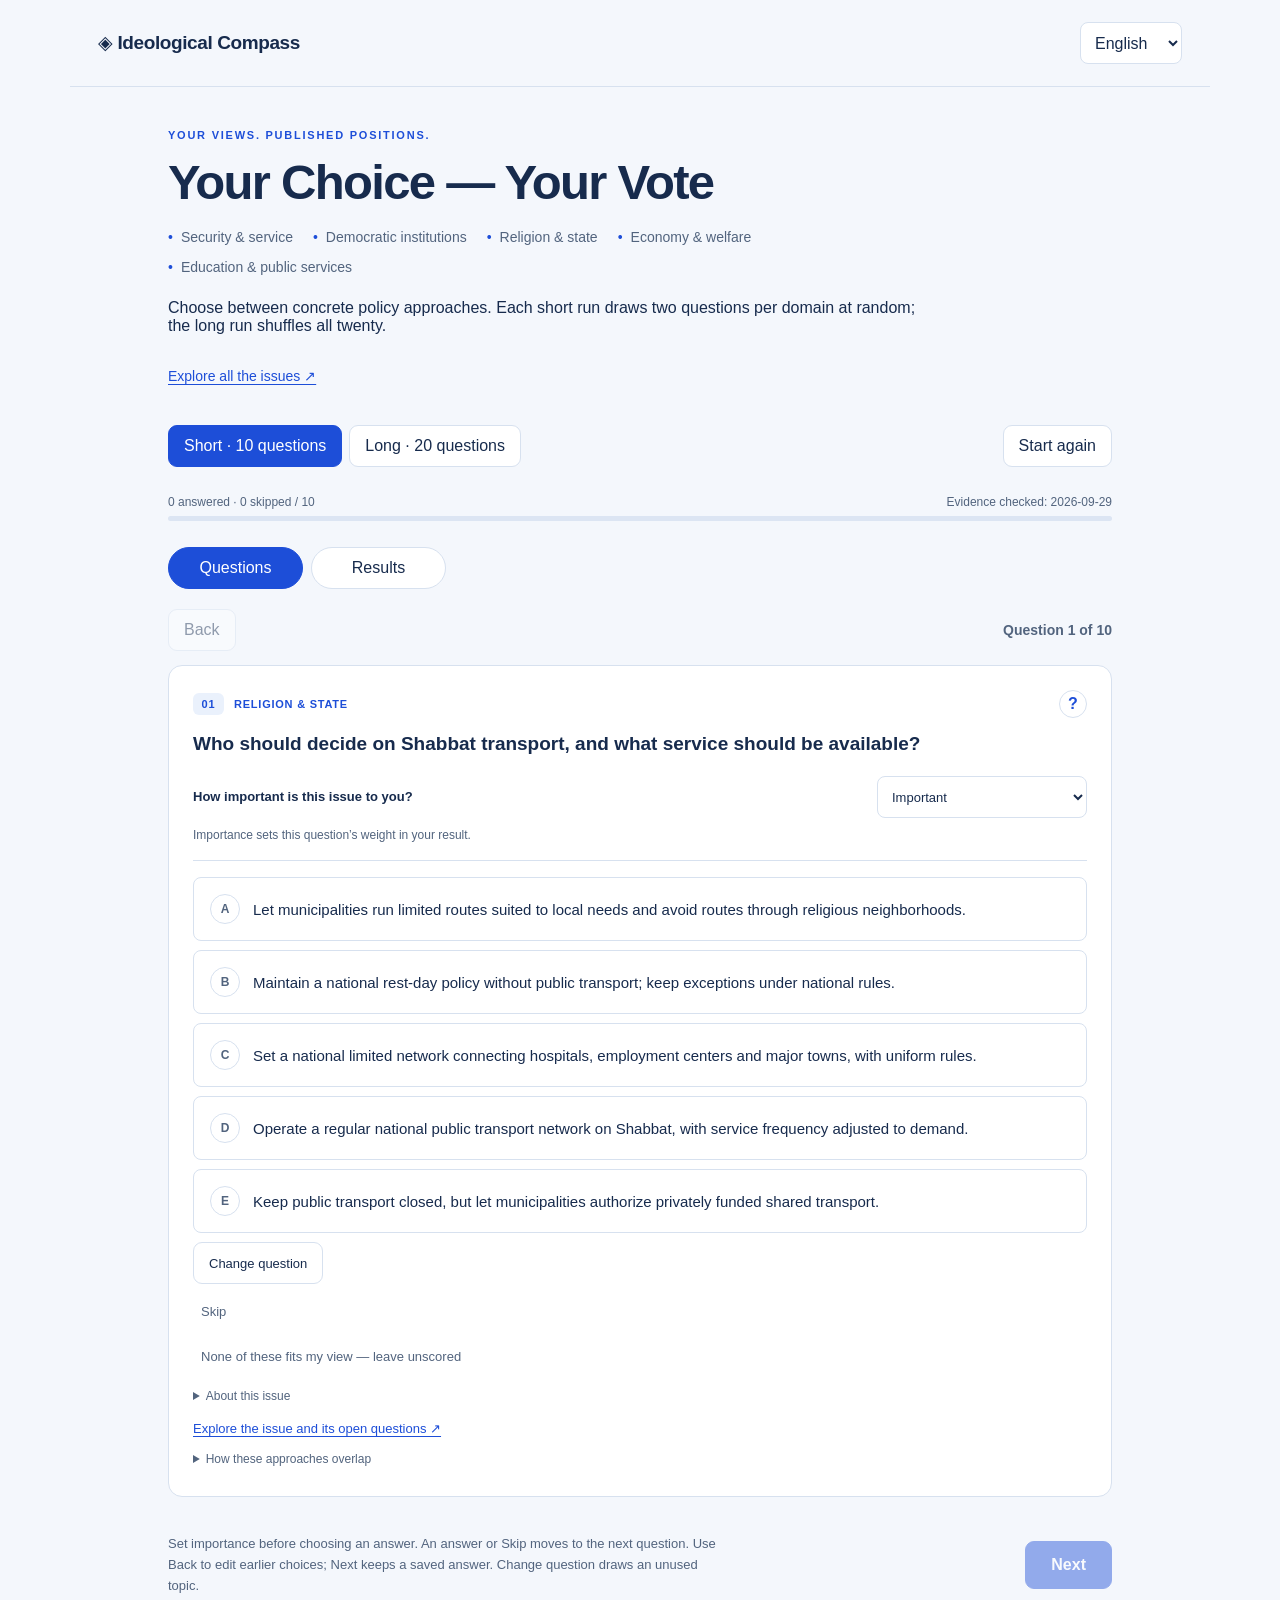
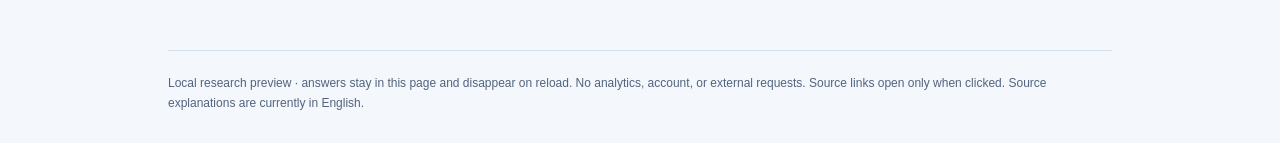
==== commit 92d81c68: "Expand party evidence with Arabic sources and targeted programme review" ====
--- a/index.html
+++ b/index.html
@@ -132,7 +132,7 @@
     </section>
     <footer id="footer"></footer>
   </main>
-  <script id="compass-data" type="application/json">{"parties": [{"id": "likud", "en": "Likud", "he": "הליכוד", "ru": "Ликуд"}, {"id": "yashar", "en": "Yashar", "he": "ישר!", "ru": "Яшар"}, {"id": "beyahad", "en": "Beyahad", "he": "ביחד", "ru": "Беяхад"}, {"id": "democrats", "en": "Democrats", "he": "הדמוקרטים", "ru": "Демократы"}, {"id": "religious_zionism", "en": "Religious Zionism", "he": "הציונות הדתית", "ru": "Религиозный сионизм"}, {"id": "otzma", "en": "Otzma Yehudit", "he": "עוצמה יהודית", "ru": "Оцма Йехудит"}, {"id": "shas", "en": "Shas", "he": "ש״ס", "ru": "ШАС"}, {"id": "beytenu", "en": "Yisrael Beytenu", "he": "ישראל ביתנו", "ru": "Наш дом Израиль"}, {"id": "raam", "en": "Ra'am", "he": "רע״ם", "ru": "РААМ"}, {"id": "hadash", "en": "Hadash", "he": "חד״ש", "ru": "ХАДАШ"}, {"id": "taal", "en": "Ta'al", "he": "תע״ל", "ru": "ТААЛ"}, {"id": "balad", "en": "Balad", "he": "בל״ד", "ru": "БАЛАД"}, {"id": "utj", "en": "United Torah Judaism", "he": "יהדות התורה", "ru": "Яхадут ха-Тора"}, {"id": "zehut", "en": "Zehut", "he": "זהות", "ru": "Зеут"}, {"id": "blue_white", "en": "Blue and White", "he": "כחול לבן", "ru": "Кахоль-Лаван"}, {"id": "reservists", "en": "Reservists", "he": "המילואימניקים", "ru": "Резервисты"}], "sources": {"Y": {"title": "Yashar: ten-step programme", "url": "https://yasharwitheisenkot.com/agenda_point/", "date": null, "type": "party_program", "checked_at": "2026-09-29", "note": "Retrieved on 2026-09-29; publication date not stated. Full agenda reviewed; replaces the earlier homepage reference."}, "D": {"title": "Democrats: agenda, July 2025", "url": "https://democrats.org.il/wp-content/uploads/2025/09/agenda2025.pdf", "date": "2025-07", "type": "party_program", "note": "Date taken from the document cover, not search-engine publication metadata. Newer plans also exist at yes.democrats.org.il; the parsed index did not expose their text."}, "DC": {"title": "Democrats: current commitments", "url": "https://fighters.democrats.org.il/", "date": null, "type": "party_program"}, "B": {"title": "Beyahad: published plans", "url": "https://be-yahad.org.il/plans/?bennett_plans_cat=198", "date": null, "type": "party_program"}, "BE": {"title": "Beyahad: environment plan", "url": "https://be-yahad.org.il/plans/enviroment/", "date": null, "type": "party_program"}, "IB": {"title": "Yisrael Beytenu: platform", "url": "https://beytenu.org.il/party-platform/", "date": null, "type": "party_program", "note": "Current living page; contains both new priorities and legacy sections. Unresolved internal tensions must be flagged."}, "Z": {"title": "Zehut: full web platform", "url": "https://zehut.org.il/platform/full", "date": null, "type": "party_program"}, "ZC": {"title": "Zehut: compass", "url": "https://zehut.org.il/compass", "date": null, "type": "party_program"}, "RD": {"title": "Religious Zionism: platform index", "url": "https://zionutdatit.org.il/מצע-המפלגה/", "date": null, "type": "party_index", "note": "Official index retrieved directly on 2026-09-29. It links dated 2021–22 platform PDFs; those are labeled historical."}, "RJ": {"title": "Religious Zionism: Law and Justice booklet", "url": "https://digitaler.cld.bz/zionutdatit", "date": null, "type": "party_program", "note": "Earlier booklet. A September 2026 sequel exists; see RJ2. Do not label this booklet the 2026 edition."}, "RJ2": {"title": "N12: publication of Law and Justice 2.0", "url": "https://www.mako.co.il/news-israel-elections/2026/Article-8bc88f253f4a0a1027.htm", "date": "2026-09-15", "type": "report"}, "RS": {"title": "Knesset: Smotrich calls for sovereignty", "url": "https://main.knesset.gov.il/News/PressReleases/pages/press29.07.25cx.aspx", "date": "2025-07-29", "type": "official_statement", "note": "Indexed excerpt contains the call for a sovereignty decision; direct page returned no parsed text."}, "O": {"title": "Otzma Yehudit: Disengagement 710 plan", "url": "https://ozmayeudit.com/יו״ר-עוצמה-יהודית-השר-בן-גביר-מציג-את-תו/", "date": "2026-09-04", "type": "party_program", "note": "Retrieved in indexed text. Concerns state-supported emigration; does not itself establish positions on civilian settlements, taxation or marriage."}, "OH": {"title": "Otzma Yehudit: archived principles", "url": "https://www.idi.org.il/media/13907/עוצמה-יהודית.pdf", "date": null, "type": "archive", "note": "Image-only historical document located; not used to code unseen text."}, "OI": {"title": "IDI: Otzma Yehudit", "url": "https://www.idi.org.il/policy/parties-and-elections/parties/otzma-yehudit/", "date": null, "type": "secondary_profile"}, "L": {"title": "Likud: constitution", "url": "https://www.likud.org.il/images/veida4_docs/60.pdf", "date": null, "type": "party_constitution", "note": "Historical/standing principles, not a newly published election platform; indexed text retrieved."}, "LI": {"title": "IDI: Likud and its platform publication history", "url": "https://www.idi.org.il/policy/parties-and-elections/parties/likud/", "date": null, "type": "secondary_profile"}, "LS": {"title": "Prime Minister's Office: Netanyahu on Palestinian statehood", "url": "https://www.gov.il/en/pages/spoke-pm210925", "date": "2025-09-21", "type": "official_statement"}, "S": {"title": "Shas: principles for the 17th Knesset", "url": "https://www.idi.org.il/media/6856/shas-17.pdf", "date": "2006", "type": "archive", "note": "Explicit references to the 17th Knesset and targets for 2007. Not a 2026 platform."}, "UT": {"title": "United Torah Judaism: archived platform", "url": "https://www.idi.org.il/media/16889/יהדות-התורה-1999.pdf", "date": "1999", "type": "archive", "note": "Election year from archive attribution; saved copy carries 2002 print metadata."}, "R": {"title": "Ra'am: archived platform", "url": "https://www.idi.org.il/media/16883/רעמ-1999.pdf", "date": "1999", "type": "archive", "note": "Saved copy carries 2002 metadata; historical only."}, "RI": {"title": "IDI: Ra'am", "url": "https://www.idi.org.il/policy/parties-and-elections/parties/raam/", "date": null, "type": "secondary_profile"}, "H": {"title": "Hadash: current principles", "url": "https://hadash.org.il/", "date": null, "type": "party_principles"}, "HH": {"title": "Hadash: 2013 platform", "url": "https://www.idi.org.il/media/6524/חדש.pdf", "date": "2013", "type": "archive", "note": "The document explicitly identifies the 19th Knesset. The original /matzahadash/ URL now returns 404."}, "H22": {"title": "Zo Haderekh: Hadash–Ta'al 2022 economic program", "url": "https://zoha.org.il/116306/", "date": "2022-10-27", "type": "party_affiliated_archive"}, "TI": {"title": "IDI: Ta'al", "url": "https://www.idi.org.il/policy/parties-and-elections/parties/ta-al/", "date": null, "type": "secondary_profile", "note": "No standalone current primary platform located in this search."}, "BA": {"title": "Balad: political program", "url": "https://www.altajamoa.org/نصوص-مؤسسة/2017/03/29/البرنامج-السياسي", "date": "2017-03-29", "type": "archive", "note": "Official Arabic document. The page's own date is used."}, "DR": {"title": "Ynet: parties' responses on conscription", "url": "https://www.ynet.co.il/news/elections2026/article/yokra14898966", "date": "2026-09-16", "type": "reported_party_responses", "note": "Party responses distinguished from the reporter's characterizations. Joint List response is attributed to the list, not separately asserted by all components."}, "BW": {"title": "Blue and White: principles", "url": "https://kachollavan.org.il/wp-content/uploads/2025/07/20527_3_A5_Hoveret_Ekronot_ONE_PAGE_A.pdf", "date": "2025-07 (file path)", "type": "party_program"}, "M": {"title": "Reservists: platform", "url": "https://www.themiluimnikim.org.il/platform/", "date": null, "type": "party_program", "note": "Component program; not presumed to be an agreed joint program with the Economic Party."}, "REG": {"title": "Platform discovery index", "url": "https://www.dor-why.co.il/platforms", "date": "2026-09-15", "type": "discovery_only", "note": "Used to locate originals; summaries and electoral-list labels are not the party answer key."}, "RDS": {"title": "Religious Zionism: sovereignty policy", "url": "https://zionutdatit.org.il/hityashvut/sovereignty/", "date": null, "type": "party_program", "note": "Official page retrieved directly on 2026-09-29. Publication date not stated; not labeled a newly issued manifesto."}, "RDJ21": {"title": "Religious Zionism: judicial platform", "url": "https://zionutdatit.org.il/wp-content/uploads/2021/12/משפט.pdf", "date": "2021-12", "type": "archive", "note": "Linked by the official platform index. PDF metadata and 24th-Knesset wording establish age; judicial-appointment section visually inspected."}, "RDI21": {"title": "Religious Zionism: Jewish identity platform", "url": "https://zionutdatit.org.il/wp-content/uploads/2021/12/זהות-יהודית.pdf", "date": "2021-12", "type": "archive", "note": "Official linked PDF, visually inspected. Used for the Jewish/democratic identity component; general status-quo language is not a complete answer on transport or marriage."}, "RDE21": {"title": "Religious Zionism: economic platform", "url": "https://zionutdatit.org.il/wp-content/uploads/2021/12/כלכלה.pdf", "date": "2021-12", "type": "archive", "note": "Official linked PDF, visually inspected. Explicitly calls for compulsory arbitration in essential services."}, "RDB23": {"title": "Religious Zionism: 2023–24 budget policy", "url": "https://zionutdatit.org.il/budget/", "date": "2023–2024", "type": "archive", "note": "Official text retrieved directly; internal budget-year references establish date. Not a new 2026 program."}, "OZ20": {"title": "Otzma Yehudit: principles for the 23rd Knesset election (2020)", "url": "https://www.knesset.tv/media/34728/מצע-עוצמה-יהודית.pdf", "date": "2020-01-28", "type": "archive", "note": "Party principles archived by the Knesset channel; heading explicitly dates the election document. Section 4 visually inspected. Historical evidence, not a 2026 manifesto."}, "Y_ED": {"title": "Yashar: education plan", "url": "https://yasharwitheisenkot.com/principles/education/", "date": null, "type": "party_program", "checked_at": "2026-09-29", "note": "Retrieved on 2026-09-29; publication date not stated. Detailed funding conditions qualify the broad core-for-all pledge."}, "Y_SERVICE": {"title": "Yashar: service for all", "url": "https://yasharwitheisenkot.com/principles/service-for-all/", "date": null, "type": "party_program", "checked_at": "2026-09-29", "note": "Retrieved on 2026-09-29; publication date not stated. Direct programme; limited deferrals are distinguished from sector-wide exemptions."}, "Y_ECON": {"title": "Yashar: economy and cost of living", "url": "https://yasharwitheisenkot.com/principles/economics/", "date": null, "type": "party_program", "checked_at": "2026-09-29", "note": "Retrieved on 2026-09-29; publication date not stated. Substantive policy sections reviewed; the page also contains a placeholder paragraph, which is not evidence."}, "Y_INQUIRY": {"title": "Yashar: state inquiry proposal (consultation draft)", "url": "https://yasharwitheisenkot.com/wp-content/uploads/2026/08/מתווה-ישר-לועדת-חקירה-ממלכתית-לטבח-ה-7-באוקטובר-טיוטה-לשיתוף-הציבור.pdf", "date": null, "type": "party_program", "checked_at": "2026-09-29", "note": "Retrieved on 2026-09-29; publication date not stated. Linked from /vaadat-hakira/. PDF page 3 specifies judicial appointment. Consultation remains open until 2026-10-07; this is a party proposal, not enacted policy."}, "IDI_BALAD": {"title": "IDI: Balad party profile", "url": "https://en.idi.org.il/israeli-elections-and-parties/parties/balad/", "date": null, "type": "secondary_report", "accessed_at": "2026-09-29", "note": "Undated institutional profile, reviewed 2026-09-29. Describes standing ideology; not a newly published 2026 manifesto. Narrow policy deductions are separately labeled I."}, "IDI_HADASH": {"title": "IDI: Hadash party profile", "url": "https://en.idi.org.il/israeli-elections-and-parties/parties/hadash/", "date": null, "type": "secondary_report", "accessed_at": "2026-09-29", "note": "Undated institutional profile, reviewed 2026-09-29. Describes standing ideology; not a newly published 2026 manifesto. Narrow policy deductions are separately labeled I."}, "IDI_TAAL": {"title": "IDI: Ta’al party profile", "url": "https://en.idi.org.il/israeli-elections-and-parties/parties/taal/", "date": null, "type": "secondary_report", "accessed_at": "2026-09-29", "note": "Undated institutional profile, reviewed 2026-09-29. Describes standing ideology; not a newly published 2026 manifesto. Narrow policy deductions are separately labeled I."}, "IDI_RAAM": {"title": "IDI: Ra’am party profile", "url": "https://en.idi.org.il/israeli-elections-and-parties/parties/raam/", "date": null, "type": "secondary_report", "accessed_at": "2026-09-29", "note": "Undated institutional profile, reviewed 2026-09-29. Describes standing ideology; not a newly published 2026 manifesto. Narrow policy deductions are separately labeled I."}, "IDI_SHAS": {"title": "IDI: Shas party profile", "url": "https://en.idi.org.il/israeli-elections-and-parties/parties/shas/", "date": null, "type": "secondary_report", "accessed_at": "2026-09-29", "note": "Undated institutional profile, reviewed 2026-09-29. Describes standing ideology; not a newly published 2026 manifesto. Narrow policy deductions are separately labeled I."}, "IDI_UTJ": {"title": "IDI: United Torah Judaism party profile", "url": "https://en.idi.org.il/israeli-elections-and-parties/parties/united-torah-judaism/", "date": null, "type": "secondary_report", "accessed_at": "2026-09-29", "note": "Undated institutional profile, reviewed 2026-09-29. Describes standing ideology; not a newly published 2026 manifesto. Narrow policy deductions are separately labeled I."}, "IDI_LIKUD": {"title": "IDI: Likud party profile", "url": "https://en.idi.org.il/israeli-elections-and-parties/parties/likud/", "date": null, "type": "secondary_report", "accessed_at": "2026-09-29", "note": "Undated institutional profile, reviewed 2026-09-29. Describes standing ideology; not a newly published 2026 manifesto. Narrow policy deductions are separately labeled I."}, "IDI_OTZMA": {"title": "IDI: Otzma Yehudit party profile", "url": "https://en.idi.org.il/israeli-elections-and-parties/parties/otzma-yehudit/", "date": null, "type": "secondary_report", "accessed_at": "2026-09-29", "note": "Undated institutional profile, reviewed 2026-09-29. Describes standing ideology; not a newly published 2026 manifesto. Narrow policy deductions are separately labeled I."}, "TOI_REL26": {"title": "ToI: Bennett backs Shabbat transport and civil marriage; Shas and UTJ respond", "url": "https://www.timesofisrael.com/liveblog_entry/ex-pm-bennett-backs-public-transport-on-shabbat-civil-marriage-sparking-haredi-backlash/", "date": "2026-04-20", "type": "secondary_report", "accessed_at": "2026-09-29", "note": "Reviewed secondary source; publication date is shown separately from retrieval date."}, "TOI_SCHOOL26": {"title": "ToI: additional funding for Haredi school networks", "url": "https://www.timesofisrael.com/state-budget-set-to-increase-spending-on-haredi-education-by-nis-1-billion/amp/", "date": "2026-02-19", "type": "secondary_report", "accessed_at": "2026-09-29", "note": "Reviewed secondary source; publication date is shown separately from retrieval date."}, "TOI_SCHOOL25": {"title": "ToI: committee funds private and exempt Haredi schools", "url": "https://www.timesofisrael.com/knesset-finance-committee-approves-additional-nis-177m-for-private-haredi-schools/amp/", "date": "2025-08-12", "type": "secondary_report", "accessed_at": "2026-09-29", "note": "Reports direct funding of exempt and party-affiliated schools; interpretations of core-curriculum requirements are labeled as inferences."}, "AP_DRAFT25": {"title": "AP: Shas and UTJ leave government over draft exemptions", "url": "https://apnews.com/article/b58b8705277f27fa41f664c341e5a93e", "date": "2025-07-16", "type": "secondary_report", "accessed_at": "2026-09-29", "note": "Reviewed secondary source; publication date is shown separately from retrieval date."}, "TOI_JUDGES25": {"title": "ToI: political control over judicial appointments", "url": "https://www.timesofisrael.com/knesset-passes-law-greatly-boosting-political-control-over-judicial-appointments/", "date": "2025-03-27", "type": "secondary_report", "accessed_at": "2026-09-29", "note": "The 2025 committee model is not identical to direct appointment by parliament. Any mapping to the quiz’s broader political-selection approach is labeled an inference."}, "TOI_PROBE26": {"title": "ToI: Likud’s alternative October 7 inquiry bill", "url": "https://www.timesofisrael.com/call-for-independent-inquiry-removed-from-coalition-bill-establishing-oct-7-probe/amp/", "date": "2026-05-13", "type": "secondary_report", "accessed_at": "2026-09-29", "note": "Reviewed secondary source; publication date is shown separately from retrieval date."}, "TOI_PROBE25": {"title": "ToI: Blue and White presses for a state inquiry", "url": "https://www.timesofisrael.com/liveblog_entry/lawmakers-defeat-motion-to-establish-state-commission-of-inquiry-into-october-7/", "date": "2025-12-22", "type": "secondary_report", "accessed_at": "2026-09-29", "note": "Reviewed secondary source; publication date is shown separately from retrieval date."}, "TOI_GAZA_RZ25": {"title": "ToI: Smotrich advocates renewed Gaza settlements", "url": "https://www.timesofisrael.com/liveblog_entry/smotrich-says-return-of-jewish-settlements-to-gaza-now-realistic-needs-to-be-much-bigger-than-before/", "date": "2025-07-29", "type": "secondary_report", "accessed_at": "2026-09-29", "note": "Reviewed secondary source; publication date is shown separately from retrieval date."}, "TOI_GAZA_OZ24": {"title": "ToI: Ben Gvir and Smotrich advocate Gaza resettlement", "url": "https://www.timesofisrael.com/ben-gvir-suggests-netanyahu-open-to-encouraging-palestinian-migration-from-gaza/", "date": "2024-12-01", "type": "secondary_report", "accessed_at": "2026-09-29", "note": "Dated reporting of Ben Gvir’s position; not evidence for the stance of every coalition party."}, "TOI_CRIME25": {"title": "ToI: Ben Gvir backs treating criminal organizations as terror groups", "url": "https://www.timesofisrael.com/government-greenlights-bill-to-label-certain-crime-organizations-as-terror-groups/", "date": "2025-10-19", "type": "secondary_report", "accessed_at": "2026-09-29", "note": "Reviewed secondary source; publication date is shown separately from retrieval date."}, "TOI_ARAB_CRIME26": {"title": "ToI: Arab party leaders demand effective policing against organized crime", "url": "https://www.timesofisrael.com/arab-blood-isnt-cheap-hundreds-rally-in-capital-alleging-police-failure-on-violent-crime/amp/", "date": "2026-01-11", "type": "secondary_report", "accessed_at": "2026-09-29", "note": "Reviewed secondary source; publication date is shown separately from retrieval date."}, "TOI_ODEH24": {"title": "ToI: Odeh opposes compulsory military service", "url": "https://www.timesofisrael.com/liveblog_entry/top-arab-mk-odeh-slams-haredi-idf-draft-law-citing-opposition-to-mandatory-consription/", "date": "2024-06-10", "type": "secondary_report", "accessed_at": "2026-09-29", "note": "Reviewed secondary source; publication date is shown separately from retrieval date."}, "YNET_SERVICE12": {"title": "Ynet: competing views on compulsory national service for Arabs", "url": "https://www.ynetnews.com/articles/0%2C7340%2CL-4232623%2C00.html", "date": "2012", "type": "secondary_report", "accessed_at": "2026-09-29", "note": "Historical report: never treated as a new statement by today’s party leadership."}, "YNET_BALAD08": {"title": "Ynet: Balad platform profile", "url": "https://www.ynetnews.com/articles/0%2C7340%2CL-3502144%2C00.html", "date": "2008", "type": "secondary_report", "accessed_at": "2026-09-29", "note": "Historical secondary profile; constitutional commitment is marked H."}, "TOI_ARAB20": {"title": "ToI: differences among the four Joint List parties", "url": "https://www.timesofisrael.com/joint-list-4-arab-parties-on-1-slate-is-poles-apart-but-strong-together/amp/", "date": "2020", "type": "secondary_report", "accessed_at": "2026-09-29", "note": "Historical comparative profile. Secularism is not assumed to imply an identical stance on every family-policy question."}, "TOI_RZ_REL19": {"title": "ToI: Smotrich on religious law, marriage and Shabbat", "url": "https://www.timesofisrael.com/smotrich-says-israel-should-follow-torah-law-again-drawing-ire-of-liberman/", "date": "2019", "type": "secondary_report", "accessed_at": "2026-09-29", "note": "Historical statement before the current party configuration; used only with the historical filter."}}, "status_legend": {"P": "Party-published program or policy page being used as current evidence; may be undated.", "S": "Specific attributable public statement, possibly reported by a news outlet.", "H": "Historical document; excluded from current-mode scoring.", "R": "Reviewed secondary report or institutional profile; included by default; dates remain visible.", "U": "Unknown or insufficiently specific; never scored as zero.", "I": "Explicit editorial inference from cited principles or conduct; discounted to 60% and separately switchable."}, "version": "0.5-sourced-estimates", "checked_at": "2026-09-29", "publication_ready": false, "description": "Multilingual policy comparisons with reviewed secondary sources, bounded and discounted inferences, separate documented coverage, and randomized questionnaire runs.", "questions": [{"id": "Q1", "short": true, "domain": "security", "en": "What political framework should Israel pursue with the Palestinians?", "he": "איזו מסגרת מדינית על ישראל לקדם ביחס לפלסטינים?", "dimensions": [{"id": "statehood", "en": "A separate Palestinian state", "he": "מדינה פלסטינית נפרדת", "weight": 1, "values": [{"id": "yes", "en": "Pursue a state with security conditions", "he": "לקדם מדינה בתנאי ביטחון", "ru": "Создание государства при соблюдении условий безопасности"}, {"id": "no", "en": "No separate Palestinian state", "he": "ללא מדינה פלסטינית נפרדת", "ru": "Без отдельного палестинского государства"}, {"id": "defer", "en": "Defer the final-status decision", "he": "לדחות הכרעה על הסדר הקבע", "ru": "Отложить решение об окончательном статусе"}], "ru": "Отдельное палестинское государство", "similarity": {"matrix": {"yes": {"yes": 1, "no": 0, "defer": 0.5}, "no": {"yes": 0, "no": 1, "defer": 0.5}, "defer": {"yes": 0.5, "no": 0.5, "defer": 1}}, "rationale": {"en": "Deferral leaves either final outcome open; accepting and rejecting a separate state are opposed.", "he": "דחיית ההכרעה משאירה את שתי התוצאות פתוחות; תמיכה במדינה נפרדת ושלילתה מנוגדות.", "ru": "Отсрочка оставляет открытыми оба исхода; поддержка и отрицание отдельного государства противоположны."}}}, {"id": "framework", "en": "Political framework", "he": "המסגרת המדינית", "weight": 1, "values": [{"id": "bilateral", "en": "Bilateral negotiated agreement", "he": "הסכם במשא ומתן ישיר", "ru": "Двустороннее соглашение"}, {"id": "regional", "en": "Regional agreement", "he": "הסדר אזורי", "ru": "Региональное соглашение"}, {"id": "autonomy", "en": "Autonomy under Israeli security control", "he": "אוטונומיה תחת שליטה ביטחונית ישראלית", "ru": "Автономия под израильским контролем безопасности"}, {"id": "interim", "en": "Interim arrangements", "he": "הסדרי ביניים", "ru": "Промежуточные договорённости"}, {"id": "shared", "en": "One shared democratic state", "he": "מדינה דמוקרטית משותפת", "ru": "Одно общее демократическое государство"}], "ru": "Политическая модель", "similarity": {"matrix": {"bilateral": {"bilateral": 1, "regional": 0.75, "autonomy": 0.25, "interim": 0.5, "shared": 0}, "regional": {"bilateral": 0.75, "regional": 1, "autonomy": 0.25, "interim": 0.5, "shared": 0}, "autonomy": {"bilateral": 0.25, "regional": 0.25, "autonomy": 1, "interim": 0.5, "shared": 0}, "interim": {"bilateral": 0.5, "regional": 0.5, "autonomy": 0.5, "interim": 1, "shared": 0}, "shared": {"bilateral": 0, "regional": 0, "autonomy": 0, "interim": 0, "shared": 1}}, "rationale": {"en": "Negotiated frameworks overlap strongly; interim arrangements share practical tools with several end-state models.", "he": "מסגרות של הסכם חופפות במידה רבה; להסדרי ביניים כלים משותפים עם כמה מודלים של הסדר קבע.", "ru": "Переговорные модели сильно пересекаются; временные договорённости разделяют практические инструменты с несколькими конечными моделями."}}}], "options": [{"id": "negotiated", "en": "Negotiate two states with enforceable security safeguards and agreed borders.", "he": "לנהל משא ומתן לשתי מדינות, עם הסדרי ביטחון ניתנים לאכיפה וגבולות מוסכמים.", "profile": {"statehood": "yes", "framework": "bilateral"}, "ru": "Вести переговоры о двух государствах с проверяемыми гарантиями безопасности и согласованными границами."}, {"id": "regional", "en": "Pursue a Palestinian state only within a wider regional agreement with Arab states and security guarantees.", "he": "לקדם מדינה פלסטינית רק כחלק מהסדר אזורי רחב עם מדינות ערב וערבויות ביטחוניות.", "profile": {"statehood": "yes", "framework": "regional"}, "ru": "Добиваться создания палестинского государства только в рамках более широкого регионального соглашения с арабскими странами и гарантиями безопасности."}, {"id": "autonomy", "en": "Maintain Israeli security control and Palestinian civil autonomy, without a separate Palestinian state.", "he": "לקיים שליטה ביטחונית ישראלית ואוטונומיה אזרחית פלסטינית, ללא מדינה פלסטינית נפרדת.", "profile": {"statehood": "no", "framework": "autonomy"}, "ru": "Сохранить израильский контроль в сфере безопасности и палестинскую гражданскую автономию без отдельного палестинского государства."}, {"id": "interim", "en": "Defer the final-status decision and pursue practical interim agreements on security, movement and economic life.", "he": "לדחות את ההכרעה על הסדר הקבע ולקדם הסכמי ביניים בנושאי ביטחון, תנועה וכלכלה.", "profile": {"statehood": "defer", "framework": "interim"}, "ru": "Отложить решение об окончательном статусе и заключать промежуточные соглашения по безопасности, передвижению и экономике."}, {"id": "shared", "en": "Work toward one democratic state with equal citizenship for Israelis and Palestinians, rather than two states.", "he": "לפעול למדינה דמוקרטית אחת עם אזרחות שווה לישראלים ולפלסטינים, במקום שתי מדינות.", "profile": {"statehood": "no", "framework": "shared"}, "ru": "Стремиться к одному демократическому государству с равным гражданством для израильтян и палестинцев вместо двух государств."}], "note": "Choose the policy package closest to your view. Each package has two separately scored components; choosing a package does not establish views beyond its wording.", "note_he": "בחרו את חבילת המדיניות הקרובה ביותר לעמדתכם. בכל חלופה שני מרכיבים שמושווים בנפרד; הבחירה אינה מעידה על עמדות מעבר למה שנכתב.", "ru": "Какой политический подход Израилю следует выбрать в отношениях с палестинцами?", "note_ru": "Выберите пакет политики, наиболее близкий к вашей позиции. Его два компонента сравниваются отдельно; выбор не означает согласия с положениями, которые здесь не указаны.", "help": {"overview": {"en": "The dispute concerns sovereignty, security and political rights. Two-state, autonomy and shared-state proposals allocate these differently. Interim arrangements defer the final decision; a regional agreement adds neighboring states and guarantees.", "he": "המחלוקת עוסקת בריבונות, בביטחון ובזכויות פוליטיות. שתי מדינות, אוטונומיה ומדינה משותפת מחלקות אותם אחרת. הסדר ביניים דוחה הכרעה סופית; הסדר אזורי מוסיף מדינות שכנות וערבויות.", "ru": "Спор касается суверенитета, безопасности и политических прав. Два государства, автономия и общее государство распределяют их по-разному. Временные договорённости откладывают окончательное решение, а региональное соглашение привлекает соседние страны и гарантии."}, "links": [{"url": "https://www.inss.org.il/publication/the-day-after/", "title": {"en": "INSS: Regional proposals for post-war Gaza", "he": "INSS: מתווים אזוריים לעזה לאחר המלחמה", "ru": "INSS: региональные варианты послевоенного устройства Газы"}, "kind": "analysis", "language": "en"}, {"url": "https://www.altajamoa.org/نصوص-مؤسسة/2017/03/29/البرنامج-السياسي", "title": {"en": "Balad: political program (2017)", "he": "בל״ד: תוכנית פוליטית (2017)", "ru": "БАЛАД: политическая программа (2017)"}, "kind": "party", "language": "ar"}], "discussion": {"en": ["What security guarantees could actually be enforced, and by whom?", "What citizenship and political rights would people have under each proposed arrangement?"], "he": ["אילו ערבויות ביטחוניות אפשר לאכוף בפועל, ועל ידי מי?", "אילו זכויות אזרחיות ופוליטיות יהיו לתושבים בכל הסדר מוצע?"], "ru": ["Какие гарантии безопасности реально исполнимы и кто их обеспечит?", "Какие гражданские и политические права получат жители при каждом устройстве?"]}}}, {"id": "Q2", "short": true, "domain": "security", "en": "How should military and civilian service be organized, including for yeshiva students?", "he": "כיצד יש להסדיר שירות צבאי ואזרחי, כולל לתלמידי ישיבות?", "dimensions": [{"id": "obligation", "en": "Who is obliged to serve?", "he": "על מי חלה החובה?", "weight": 1, "values": [{"id": "universal", "en": "Universal obligation with narrow individual exceptions", "he": "חובה כללית עם חריגים אישיים מצומצמים", "ru": "Всеобщая обязанность с узкими индивидуальными исключениями"}, {"id": "sector_exemption", "en": "Exemption for full-time yeshiva study", "he": "פטור ללימוד מלא בישיבה", "ru": "Освобождение при очной учёбе в иешиве"}, {"id": "voluntary", "en": "Voluntary service for everyone", "he": "שירות מרצון לכולם", "ru": "Добровольная служба для всех"}], "ru": "Кто обязан служить?", "similarity": {"matrix": {"universal": {"universal": 1, "sector_exemption": 0.5, "voluntary": 0}, "sector_exemption": {"universal": 0.5, "sector_exemption": 1, "voluntary": 0.25}, "voluntary": {"universal": 0, "sector_exemption": 0.25, "voluntary": 1}}, "rationale": {"en": "Universal and sector-exemption models retain conscription; an exemption shares only limited voluntariness with an all-volunteer system.", "he": "חובה כללית ופטור מגזרי משמרים גיוס חובה; לפטור יש רק חפיפה מוגבלת עם שירות מרצון לכולם.", "ru": "Всеобщая обязанность и секторные исключения сохраняют призыв; исключение лишь частично сходно с полностью добровольной системой."}}}, {"id": "pathway", "en": "Service pathway", "he": "מסלול השירות", "weight": 1, "values": [{"id": "military_priority", "en": "Military service takes priority", "he": "עדיפות לשירות צבאי", "ru": "Приоритет потребностей армии"}, {"id": "equal_choice", "en": "Equal choice of military or civilian service", "he": "בחירה שווה בין שירות צבאי לאזרחי", "ru": "Равный выбор военной или гражданской службы"}], "ru": "Порядок выбора службы", "similarity": {"matrix": {"military_priority": {"military_priority": 1, "equal_choice": 0.5}, "equal_choice": {"military_priority": 0.5, "equal_choice": 1}}, "rationale": {"en": "Both provide military and civilian routes, but differ over who chooses the route.", "he": "בשני המודלים קיימים מסלולים צבאיים ואזרחיים, אך זהות הגורם הבוחר שונה.", "ru": "Обе модели предусматривают военный и гражданский пути, но различаются тем, кто выбирает путь."}}}], "options": [{"id": "universal_military", "en": "Require service from everyone, with the army choosing whom it needs and civilian service for the rest; allow only narrow individual exceptions.", "he": "לחייב את כולם בשירות: הצבא יבחר את מי שנחוץ לו, והשאר ישרתו בשירות אזרחי; לאפשר רק חריגים אישיים מצומצמים.", "profile": {"obligation": "universal", "pathway": "military_priority"}, "ru": "Ввести обязанность служить для всех: армия определяет, кто ей нужен, остальные проходят гражданскую службу. Допускать лишь узкие индивидуальные исключения."}, {"id": "universal_choice", "en": "Require a contribution from everyone, but let each person choose between military service and an equally recognized civilian route.", "he": "לחייב את כולם בתרומה, אך לאפשר לכל אדם לבחור בין שירות צבאי למסלול אזרחי בעל מעמד שווה.", "profile": {"obligation": "universal", "pathway": "equal_choice"}, "ru": "Требовать службы от всех, но позволить каждому выбирать между военной и равноценной гражданской службой."}, {"id": "yeshiva_exemption", "en": "Keep compulsory military service, while exempting full-time yeshiva students and offering adapted service to those who leave study.", "he": "להשאיר שירות צבאי חובה, לפטור תלמידי ישיבות הלומדים במשרה מלאה ולהציע שירות מותאם למי שעוזבים את הלימודים.", "profile": {"obligation": "sector_exemption", "pathway": "military_priority"}, "ru": "Сохранить обязательную военную службу, освобождая тех, кто учится в иешиве полный день, и предлагая подходящие условия службы тем, кто прекращает учёбу."}, {"id": "professional", "en": "Move to a paid professional military and voluntary civilian service, ending compulsory service for everyone.", "he": "לעבור לצבא מקצועי בשכר ולשירות אזרחי מרצון, ולבטל את חובת השירות לכולם.", "profile": {"obligation": "voluntary", "pathway": "equal_choice"}, "ru": "Перейти к оплачиваемой профессиональной армии и добровольной гражданской службе, отменив обязательную службу для всех."}], "note": "Choose the policy package closest to your view. Each package has two separately scored components; choosing a package does not establish views beyond its wording.", "note_he": "בחרו את חבילת המדיניות הקרובה ביותר לעמדתכם. בכל חלופה שני מרכיבים שמושווים בנפרד; הבחירה אינה מעידה על עמדות מעבר למה שנכתב.", "ru": "Как организовать военную и гражданскую службу, в том числе для учащихся иешив?", "note_ru": "Выберите пакет политики, наиболее близкий к вашей позиции. Его два компонента сравниваются отдельно; выбор не означает согласия с положениями, которые здесь не указаны.", "help": {"overview": {"en": "Service policy has two separate questions: who must serve, and who chooses the route. The debate weighs military staffing and equal burdens against religious study, individual freedom and the costs of alternative service.", "he": "מדיניות השירות כוללת שתי שאלות נפרדות: מי חייב לשרת ומי בוחר את המסלול. הדיון מאזן בין צורכי כוח האדם והשוויון בנטל לבין לימוד תורה, חירות הפרט ועלות המסלולים החלופיים.", "ru": "Политика службы ставит два вопроса: кто обязан служить и кто выбирает путь. Обсуждаются потребности армии и равенство обязанностей, а также религиозная учёба, личная свобода и стоимость альтернативной службы."}, "links": [{"url": "https://en.idi.org.il/articles/53301", "title": {"en": "IDI: Development of the Haredi exemption law", "he": "IDI: התפתחות הסדרי הפטור לחרדים", "ru": "IDI: история освобождения харедим от службы"}, "kind": "analysis", "language": "en"}, {"url": "https://zehut.org.il/platform/full", "title": {"en": "Zehut: published program", "he": "זהות: המצע המפורסם", "ru": "Зеут: опубликованная программа"}, "kind": "party", "language": "he"}], "discussion": {"en": ["Who should decide which exemptions are legitimate and which service routes meet real needs?", "How should lost earnings, public cost and the burden on those who serve be compared?"], "he": ["מי יקבע אילו פטורים מוצדקים ואילו מסלולי שירות עונים על צרכים אמיתיים?", "כיצד משווים אובדן הכנסה, עלות ציבורית והנטל על המשרתים?"], "ru": ["Кто определяет обоснованные исключения и реально нужные виды службы?", "Как сопоставить потерянный заработок, бюджетные расходы и нагрузку на служащих?"]}}}, {"id": "Q3", "short": true, "domain": "institutions", "en": "How should power be divided between the Knesset and the judiciary?", "he": "כיצד יש לחלק את הכוח בין הכנסת למערכת המשפט?", "dimensions": [{"id": "ordinary_override", "en": "Override by an ordinary coalition majority", "he": "התגברות ברוב קואליציוני רגיל", "weight": 1, "values": [{"id": "yes", "en": "Yes", "he": "כן", "ru": "Да"}, {"id": "no", "en": "No", "he": "לא", "ru": "Нет"}], "ru": "Преодоление судебного решения обычным коалиционным большинством", "similarity": {"matrix": {"yes": {"yes": 1, "no": 0}, "no": {"yes": 0, "no": 1}}, "rationale": {"en": "These are opposed answers to this explicit policy commitment; shared aspects are scored in the other component.", "he": "אלה תשובות מנוגדות להתחייבות המדיניות המפורשת; היבטים משותפים נבחנים במרכיב האחר.", "ru": "Это противоположные ответы на конкретный вопрос политики; общие аспекты учитываются другим компонентом."}}}, {"id": "appointments", "en": "Who selects judges?", "he": "מי בוחר שופטים?", "weight": 1, "values": [{"id": "professional", "en": "Professional committee", "he": "ועדה מקצועית", "ru": "Профессиональная комиссия"}, {"id": "shared", "en": "Government–opposition agreement", "he": "הסכמה בין קואליציה לאופוזיציה", "ru": "Соглашение коалиции и оппозиции"}, {"id": "parliament", "en": "Parliamentary majority", "he": "רוב בכנסת", "ru": "Парламентское большинство"}, {"id": "direct", "en": "Direct public election", "he": "בחירה ישירה בציבור", "ru": "Прямые выборы гражданами"}], "ru": "Кто выбирает судей?", "similarity": {"matrix": {"professional": {"professional": 1, "shared": 0.75, "parliament": 0.25, "direct": 0}, "shared": {"professional": 0.75, "shared": 1, "parliament": 0.5, "direct": 0.25}, "parliament": {"professional": 0.25, "shared": 0.5, "parliament": 1, "direct": 0.5}, "direct": {"professional": 0, "shared": 0.25, "parliament": 0.5, "direct": 1}}, "rationale": {"en": "Credit reflects shared professional checks or electoral accountability, not the identity of a party supporting a model.", "he": "החפיפה מבוססת על בקרה מקצועית או אחריות לנבחרים, ולא על המפלגה התומכת במודל.", "ru": "Сходство отражает общие профессиональные сдержки или выборную подотчётность, а не партийную принадлежность."}}}], "options": [{"id": "professional_review", "en": "Keep rights-based judicial review without an ordinary-majority override; use a professionally led judicial appointments committee.", "he": "לשמור על ביקורת שיפוטית להגנת זכויות ללא התגברות ברוב רגיל; למנות שופטים בוועדה בהובלה מקצועית.", "profile": {"ordinary_override": "no", "appointments": "professional"}, "ru": "Сохранить судебный контроль для защиты прав без возможности преодолеть его обычным большинством; назначать судей через комиссию под руководством профессионалов."}, {"id": "shared_review", "en": "Require government–opposition agreement on judicial appointments, and prohibit overriding rights judgments by an ordinary coalition majority.", "he": "לחייב הסכמה בין קואליציה לאופוזיציה במינוי שופטים, ולא לאפשר לרוב קואליציוני רגיל להתגבר על פסיקות המגינות על זכויות.", "profile": {"ordinary_override": "no", "appointments": "shared"}, "ru": "Назначать судей по соглашению коалиции и оппозиции и не позволять обычному коалиционному большинству преодолевать решения о защите прав."}, {"id": "parliamentary", "en": "Let an ordinary Knesset majority override invalidation of a law and give elected legislators control over judicial appointments.", "he": "לאפשר לרוב רגיל בכנסת להתגבר על פסילת חוק ולהעניק לנבחרי הציבור שליטה במינוי שופטים.", "profile": {"ordinary_override": "yes", "appointments": "parliament"}, "ru": "Разрешить обычному большинству Кнессета преодолевать отмену закона судом и передать избранным депутатам контроль над назначением судей."}, {"id": "direct_election", "en": "Allow an ordinary-majority override, but have the public elect senior judges directly for fixed terms.", "he": "לאפשר התגברות ברוב רגיל, אך לבחור שופטים בכירים בבחירה ישירה של הציבור לתקופות קצובות.", "profile": {"ordinary_override": "yes", "appointments": "direct"}, "ru": "Разрешить преодоление обычным большинством, но избирать высших судей прямым голосованием граждан на фиксированный срок."}], "note": "Choose the policy package closest to your view. Each package has two separately scored components; choosing a package does not establish views beyond its wording.", "note_he": "בחרו את חבילת המדיניות הקרובה ביותר לעמדתכם. בכל חלופה שני מרכיבים שמושווים בנפרד; הבחירה אינה מעידה על עמדות מעבר למה שנכתב.", "ru": "Как распределить полномочия между Кнессетом и судебной системой?", "note_ru": "Выберите пакет политики, наиболее близкий к вашей позиции. Его два компонента сравниваются отдельно; выбор не означает согласия с положениями, которые здесь не указаны.", "help": {"overview": {"en": "An override clause would let the Knesset re-enact a law invalidated for conflicting with constitutional rights. Supporters emphasize elected lawmakers' authority; critics emphasize minority-rights safeguards. The required majority, duration and judicial appointment system affect the balance.", "he": "פסקת התגברות נועדה לאפשר לכנסת לחוקק מחדש חוק שנפסל בשל סתירה לזכויות חוקתיות. תומכים מדגישים את סמכות הנבחרים; מתנגדים מדגישים הגנה על זכויות מיעוט. הרוב הדרוש, משך ההתגברות ושיטת מינוי השופטים משפיעים על האיזון.", "ru": "Положение о преодолении судебного вето позволило бы Кнессету вновь принять закон, отменённый судом из-за нарушения конституционных прав. Сторонники подчёркивают полномочия избранных законодателей, критики — защиту меньшинств. Баланс зависит от требуемого большинства, срока действия и порядка назначения судей."}, "links": [{"url": "https://en.idi.org.il/articles/46387", "title": {"en": "IDI: The override clause explained", "he": "IDI: הסבר על פסקת ההתגברות", "ru": "IDI: что такое преодоление судебного вето"}, "kind": "analysis", "language": "en"}, {"url": "https://zionutdatit.org.il/wp-content/uploads/2021/12/משפט.pdf", "title": {"en": "Religious Zionism: judicial proposals (2021)", "he": "הציונות הדתית: הצעות בתחום המשפט (2021)", "ru": "Религиозный сионизм: судебные предложения (2021)"}, "kind": "party", "language": "he"}], "discussion": {"en": ["Which decisions should an elected majority be unable to make without broader agreement?", "How can judges be accountable without making their decisions dependent on electoral pressure?"], "he": ["אילו החלטות רוב נבחר לא צריך להיות רשאי לקבל בלי הסכמה רחבה יותר?", "כיצד יוצרים אחריות של שופטים בלי להכפיף את פסיקותיהם ללחץ אלקטורלי?"], "ru": ["Какие решения избранное большинство не должно принимать без более широкого согласия?", "Как обеспечить подотчётность судей без зависимости решений от избирательного давления?"]}}}, {"id": "Q4", "short": true, "domain": "institutions", "en": "How should equality and the state's national identity be expressed in constitutional law?", "he": "כיצד יש לבטא את השוויון ואת הזהות הלאומית של המדינה בחוקי היסוד?", "dimensions": [{"id": "equality", "en": "Legal protection for equal civil rights", "he": "עיגון שוויון הזכויות האזרחיות", "weight": 1, "values": [{"id": "constitutional", "en": "Explicit constitutional guarantee", "he": "עיגון מפורש בחוק יסוד", "ru": "Прямая конституционная гарантия"}, {"id": "ordinary", "en": "Ordinary legislation", "he": "חקיקה רגילה", "ru": "Обычное законодательство"}, {"id": "existing", "en": "Retain existing protections", "he": "להשאיר את ההגנות הקיימות", "ru": "Сохранение существующей защиты"}], "ru": "Правовая защита равных гражданских прав", "similarity": {"matrix": {"constitutional": {"constitutional": 1, "ordinary": 0.5, "existing": 0.25}, "ordinary": {"constitutional": 0.5, "ordinary": 1, "existing": 0.5}, "existing": {"constitutional": 0.25, "ordinary": 0.5, "existing": 1}}, "rationale": {"en": "All refer to rights protection but differ in explicitness and legal entrenchment.", "he": "האפשרויות עוסקות בהגנת זכויות אך שונות במפורשות ובעוצמת העיגון המשפטי.", "ru": "Все варианты касаются защиты прав, но различаются её прямотой и уровнем правового закрепления."}}}, {"id": "identity", "en": "National identity", "he": "זהות לאומית", "weight": 1, "values": [{"id": "jewish_democratic", "en": "Jewish and democratic", "he": "יהודית ודמוקרטית", "ru": "Еврейское и демократическое государство"}, {"id": "civic", "en": "Civic state of all citizens", "he": "מדינה אזרחית של כלל אזרחיה", "ru": "Гражданское государство всех граждан"}, {"id": "binational", "en": "Recognition of two national collectives", "he": "הכרה בשני קולקטיבים לאומיים", "ru": "Признание двух национальных общностей"}], "ru": "Национальный характер", "similarity": {"matrix": {"jewish_democratic": {"jewish_democratic": 1, "civic": 0.25, "binational": 0.25}, "civic": {"jewish_democratic": 0.25, "civic": 1, "binational": 0.75}, "binational": {"jewish_democratic": 0.25, "civic": 0.75, "binational": 1}}, "rationale": {"en": "Civic and binational models overlap in equal belonging; national definitions remain a substantive distinction.", "he": "למודל אזרחי ולמודל דו־לאומי חפיפה בשייכות שווה; ההגדרה הלאומית היא הבדל מהותי.", "ru": "Гражданская и двунациональная модели близки по равной принадлежности; национальное определение остаётся существенным различием."}}}], "options": [{"id": "jewish_equal", "en": "Guarantee equal individual civil rights in a Basic Law while retaining Israel's identity as a Jewish and democratic state.", "he": "לעגן בחוק יסוד שוויון זכויות אזרחיות אישיות, לצד זהותה של ישראל כמדינה יהודית ודמוקרטית.", "profile": {"equality": "constitutional", "identity": "jewish_democratic"}, "ru": "Закрепить равные личные гражданские права в Основном законе, сохранив характер Израиля как еврейского и демократического государства."}, {"id": "civic_equal", "en": "Guarantee constitutional equality and define the state in civic terms as belonging equally to all its citizens.", "he": "לעגן שוויון חוקתי ולהגדיר את המדינה במונחים אזרחיים כשייכת באופן שווה לכל אזרחיה.", "profile": {"equality": "constitutional", "identity": "civic"}, "ru": "Гарантировать конституционное равенство и определить государство как гражданское, в равной мере принадлежащее всем его гражданам."}, {"id": "collective_equal", "en": "Guarantee equal individual rights and recognize both Jewish and Arab national collectives in the constitutional framework.", "he": "לעגן שוויון זכויות אישיות ולהכיר במסגרת החוקתית הן בקולקטיב הלאומי היהודי והן בקולקטיב הלאומי הערבי.", "profile": {"equality": "constitutional", "identity": "binational"}, "ru": "Гарантировать равные личные права и признать в конституционном устройстве как еврейскую, так и арабскую национальную общность."}, {"id": "ordinary_equal", "en": "Retain the Jewish and democratic constitutional definition, and protect equality through ordinary legislation.", "he": "להשאיר את ההגדרה החוקתית היהודית והדמוקרטית ולהגן על השוויון בחקיקה רגילה.", "profile": {"equality": "ordinary", "identity": "jewish_democratic"}, "ru": "Сохранить конституционное определение еврейского и демократического государства, защищая равноправие обычными законами."}, {"id": "existing", "en": "Keep the Jewish and democratic definition and existing rights protections, without adding a new equality guarantee.", "he": "להשאיר את ההגדרה היהודית והדמוקרטית ואת הגנות הזכויות הקיימות, ללא עיגון חדש של השוויון.", "profile": {"equality": "existing", "identity": "jewish_democratic"}, "ru": "Сохранить определение еврейского и демократического государства и действующие гарантии прав, не добавляя новой гарантии равенства."}], "note": "Choose the policy package closest to your view. Each package has two separately scored components; choosing a package does not establish views beyond its wording.", "note_he": "בחרו את חבילת המדיניות הקרובה ביותר לעמדתכם. בכל חלופה שני מרכיבים שמושווים בנפרד; הבחירה אינה מעידה על עמדות מעבר למה שנכתב.", "ru": "Как закрепить равноправие и национальный характер государства в Основных законах?", "note_ru": "Выберите пакет политики, наиболее близкий к вашей позиции. Его два компонента сравниваются отдельно; выбор не означает согласия с положениями, которые здесь не указаны.", "help": {"overview": {"en": "Equal individual citizenship and a state's national identity are related but distinct. The dispute asks both how strongly equality should be legally protected and whether national belonging is defined as Jewish, civic or shared by two national communities.", "he": "שוויון אזרחי אישי וזהותה הלאומית של מדינה קשורים אך אינם זהים. המחלוקת עוסקת בעוצמת העיגון המשפטי של השוויון ובשאלה אם השייכות הלאומית מוגדרת כיהודית, אזרחית או משותפת לשתי קהילות לאומיות.", "ru": "Равное личное гражданство и национальный характер государства связаны, но не тождественны. Спор касается силы правовой защиты равенства и определения принадлежности: еврейской, гражданской или общей для двух национальных сообществ."}, "links": [{"url": "https://en.idi.org.il/articles/24241", "title": {"en": "IDI: Nation-State Law explainer", "he": "IDI: הסבר על חוק הלאום", "ru": "IDI: разбор Закона о национальном государстве"}, "kind": "analysis", "language": "en"}, {"url": "https://www.altajamoa.org/نصوص-مؤسسة/2017/03/29/البرنامج-السياسي", "title": {"en": "Balad: political program (2017)", "he": "בל״ד: תוכנית פוליטית (2017)", "ru": "БАЛАД: политическая программа (2017)"}, "kind": "party", "language": "ar"}], "discussion": {"en": ["When do equal individual rights require recognition of collective language or cultural rights?", "How should conflicts between national symbols, public resources and equal belonging be resolved?"], "he": ["מתי שוויון זכויות אישי מחייב הכרה בזכויות לשוניות או תרבותיות קיבוציות?", "כיצד פותרים התנגשות בין סמלים לאומיים, משאבים ציבוריים ושייכות שווה?"], "ru": ["Когда равные личные права требуют признания коллективных языковых или культурных прав?", "Как разрешать конфликты между национальными символами, ресурсами и равной принадлежностью?"]}}}, {"id": "Q5", "short": true, "domain": "religion", "en": "What routes should couples have for marriage, partnership and separation?", "he": "אילו מסלולים יש להציע לזוגות לנישואים, לזוגיות ולפרידה?", "dimensions": [{"id": "civil_route", "en": "Civil legal route", "he": "המסלול האזרחי", "weight": 1, "values": [{"id": "marriage", "en": "Civil marriage and divorce for all", "he": "נישואים וגירושים אזרחיים לכולם", "ru": "Гражданский брак и развод для всех"}, {"id": "registration", "en": "Civil partnership registration", "he": "רישום זוגיות אזרחית", "ru": "Регистрация гражданского партнёрства"}, {"id": "none", "en": "No domestic civil route", "he": "ללא מסלול אזרחי בישראל", "ru": "Без гражданского порядка внутри Израиля"}], "ru": "Гражданский правовой порядок", "similarity": {"matrix": {"marriage": {"marriage": 1, "registration": 0.75, "none": 0}, "registration": {"marriage": 0.75, "registration": 1, "none": 0.25}, "none": {"marriage": 0, "registration": 0.25, "none": 1}}, "rationale": {"en": "Civil registration shares legal protection outside religious marriage, but is not assumed legally equivalent to marriage and divorce.", "he": "רישום אזרחי מעניק הגנות מחוץ לנישואים דתיים, אך אינו נחשב זהה משפטית לנישואים ולגירושים.", "ru": "Гражданская регистрация даёт защиту вне религиозного брака, но не считается юридически равной браку и разводу."}}}, {"id": "religious_role", "en": "Role of religious institutions", "he": "תפקיד המוסדות הדתיים", "weight": 1, "values": [{"id": "optional", "en": "Optional legally recognized religious route", "he": "מסלול דתי מוכר לפי בחירה", "ru": "Религиозный порядок по выбору с юридическим признанием"}, {"id": "private", "en": "Religious ceremonies are private", "he": "טקסים דתיים הם עניין פרטי", "ru": "Религиозные церемонии — частное дело"}, {"id": "exclusive", "en": "Religious institutions have exclusive jurisdiction", "he": "סמכות בלעדית למוסדות הדת", "ru": "Исключительная компетенция религиозных учреждений"}], "ru": "Роль религиозных учреждений", "similarity": {"matrix": {"optional": {"optional": 1, "private": 0.5, "exclusive": 0.25}, "private": {"optional": 0.5, "private": 1, "exclusive": 0}, "exclusive": {"optional": 0.25, "private": 0, "exclusive": 1}}, "rationale": {"en": "Optional and private routes share freedom of choice; optional and exclusive routes retain some formal religious role.", "he": "מסלול לבחירה וטקס פרטי חולקים חופש בחירה; מסלול לבחירה וסמכות בלעדית משמרים תפקיד דתי רשמי כלשהו.", "ru": "Добровольный и частный пути разделяют свободу выбора; добровольный и исключительный сохраняют некоторую официальную роль религии."}}}], "options": [{"id": "parallel", "en": "Offer civil marriage and divorce alongside an optional, legally recognized religious route.", "he": "להציע נישואים וגירושים אזרחיים לצד מסלול דתי מוכר לבחירת הזוג.", "profile": {"civil_route": "marriage", "religious_role": "optional"}, "ru": "Предоставить гражданский брак и развод наряду с добровольно выбираемым, юридически признанным религиозным порядком."}, {"id": "civil_only", "en": "Use civil marriage and divorce for everyone legally; religious ceremonies remain a private choice.", "he": "להסדיר את הנישואים והגירושים של כולם במערכת אזרחית; טקס דתי יישאר בחירה פרטית.", "profile": {"civil_route": "marriage", "religious_role": "private"}, "ru": "Юридически оформлять все браки и разводы в гражданской системе, оставив религиозные церемонии личным выбором."}, {"id": "registration", "en": "Add civil partnership registration with legal protections, while retaining religious marriage as a separate recognized route.", "he": "להוסיף רישום זוגיות אזרחית עם הגנות משפטיות, לצד נישואים דתיים כמסלול מוכר נפרד.", "profile": {"civil_route": "registration", "religious_role": "optional"}, "ru": "Добавить регистрацию гражданского партнёрства с правовой защитой, сохранив религиозный брак как отдельный признанный путь."}, {"id": "religious", "en": "Keep marriage and divorce under the religious institutions, without adding a domestic civil route.", "he": "להשאיר את הנישואים והגירושים בסמכות מוסדות הדת, ללא הוספת מסלול אזרחי בישראל.", "profile": {"civil_route": "none", "religious_role": "exclusive"}, "ru": "Оставить брак и развод в ведении религиозных учреждений, не вводя гражданского порядка внутри Израиля."}], "note": "Choose the policy package closest to your view. Each package has two separately scored components; choosing a package does not establish views beyond its wording.", "note_he": "בחרו את חבילת המדיניות הקרובה ביותר לעמדתכם. בכל חלופה שני מרכיבים שמושווים בנפרד; הבחירה אינה מעידה על עמדות מעבר למה שנכתב.", "ru": "Какие правовые пути должны быть доступны парам для брака, партнёрства и расставания?", "note_ru": "Выберите пакет политики, наиболее близкий к вашей позиции. Его два компонента сравниваются отдельно; выбор не означает согласия с положениями, которые здесь не указаны.", "help": {"overview": {"en": "Marriage, civil partnership and religious ceremonies need not have identical legal effects. The debate combines freedom to form a family with religious institutions' role, including who handles separation. A civil registry is not automatically equivalent to civil marriage.", "he": "לנישואים, לרישום זוגיות ולטקס דתי אין בהכרח אותן תוצאות משפטיות. הדיון משלב חופש להקים משפחה עם תפקיד מוסדות הדת, כולל סמכות בענייני פרידה. רישום אזרחי אינו בהכרח זהה לנישואים אזרחיים.", "ru": "Брак, гражданское партнёрство и религиозная церемония не обязательно имеют одинаковые правовые последствия. Спор соединяет свободу создания семьи с ролью религиозных учреждений, включая расставание. Регистрация не автоматически равна гражданскому браку."}, "links": [{"url": "https://en.idi.org.il/articles/6539", "title": {"en": "IDI: Civil unions for all", "he": "IDI: ברית זוגיות לכולם", "ru": "IDI: гражданские союзы для всех"}, "kind": "analysis", "language": "en"}, {"url": "https://zionutdatit.org.il/wp-content/uploads/2021/12/זהות-יהודית.pdf", "title": {"en": "Religious Zionism: Jewish identity (2021)", "he": "הציונות הדתית: זהות יהודית (2021)", "ru": "Религиозный сионизм: еврейский характер (2021)"}, "kind": "party", "language": "he"}], "discussion": {"en": ["Would the available routes provide genuinely comparable rights, including when a relationship ends?", "How should the state handle a disagreement between partners over religious and civil jurisdiction?"], "he": ["האם המסלולים יספקו זכויות מקבילות בפועל, גם כשהקשר מסתיים?", "כיצד המדינה תטפל במחלוקת בין בני זוג על סמכות דתית או אזרחית?"], "ru": ["Дадут ли разные пути сопоставимые права, в том числе при расставании?", "Как государству решать разногласия партнёров о религиозной и гражданской юрисдикции?"]}}}, {"id": "Q6", "short": true, "domain": "religion", "en": "Who should decide on Shabbat transport, and what service should be available?", "he": "מי צריך להחליט על תחבורה בשבת, ואיזה שירות צריך להיות זמין?", "dimensions": [{"id": "service", "en": "Public transport on Shabbat", "he": "תחבורה ציבורית בשבת", "weight": 1, "values": [{"id": "limited", "en": "Limited public service", "he": "שירות ציבורי מצומצם", "ru": "Ограниченное общественное сообщение"}, {"id": "full", "en": "Regular public network", "he": "רשת ציבורית רגילה", "ru": "Обычная общественная сеть"}, {"id": "none", "en": "No public service", "he": "ללא שירות ציבורי", "ru": "Без общественного сообщения"}], "ru": "Общественный транспорт в шаббат", "similarity": {"matrix": {"limited": {"limited": 1, "full": 0.75, "none": 0.25}, "full": {"limited": 0.75, "full": 1, "none": 0}, "none": {"limited": 0.25, "full": 0, "none": 1}}, "rationale": {"en": "Limited and regular service both provide public mobility; limited service retains more rest-day restrictions.", "he": "שירות מצומצם ורגיל מספקים ניידות ציבורית; שירות מצומצם משמר יותר מגבלות של יום מנוחה.", "ru": "Ограниченное и обычное сообщение обеспечивают общественную мобильность; ограниченное сохраняет больше ограничений дня отдыха."}}}, {"id": "authority", "en": "Decision-making level", "he": "מי מחליט?", "weight": 1, "values": [{"id": "local", "en": "Municipalities", "he": "רשויות מקומיות", "ru": "Муниципалитеты"}, {"id": "national", "en": "National government", "he": "הממשלה", "ru": "Центральное правительство"}], "ru": "Уровень принятия решений", "similarity": {"matrix": {"local": {"local": 1, "national": 0}, "national": {"local": 0, "national": 1}}, "rationale": {"en": "Local discretion and a uniform national decision are different allocations of authority.", "he": "שיקול דעת מקומי והכרעה ארצית אחידה הם חלוקות סמכות שונות.", "ru": "Местное усмотрение и единое общенациональное решение по-разному распределяют полномочия."}}}], "options": [{"id": "local_limited", "en": "Let municipalities run limited routes suited to local needs and avoid routes through religious neighborhoods.", "he": "לאפשר לרשויות להפעיל קווים מצומצמים לפי הצורך המקומי, תוך הימנעות ממעבר בשכונות דתיות.", "profile": {"service": "limited", "authority": "local"}, "ru": "Разрешить муниципалитетам организовывать ограниченные маршруты по местным потребностям, избегая проезда через религиозные кварталы."}, {"id": "national_limited", "en": "Set a national limited network connecting hospitals, employment centers and major towns, with uniform rules.", "he": "לקבוע רשת ארצית מצומצמת המחברת בתי חולים, מוקדי תעסוקה ויישובים מרכזיים, לפי כללים אחידים.", "profile": {"service": "limited", "authority": "national"}, "ru": "Создать ограниченную общенациональную сеть между больницами, центрами занятости и крупными населёнными пунктами по единым правилам."}, {"id": "national_regular", "en": "Operate a regular national public transport network on Shabbat, with service frequency adjusted to demand.", "he": "להפעיל בשבת רשת תחבורה ציבורית ארצית רגילה, בתדירות המותאמת לביקוש.", "profile": {"service": "full", "authority": "national"}, "ru": "Обеспечить обычную общенациональную сеть общественного транспорта в шаббат, регулируя частоту по спросу."}, {"id": "private_local", "en": "Keep public transport closed, but let municipalities authorize privately funded shared transport.", "he": "להשאיר את התחבורה הציבורית סגורה, אך לאפשר לרשויות להתיר תחבורה שיתופית במימון פרטי.", "profile": {"service": "none", "authority": "local"}, "ru": "Не запускать общественный транспорт, но разрешить муниципалитетам одобрять совместные перевозки с частным финансированием."}, {"id": "national_rest", "en": "Maintain a national rest-day policy without public transport; keep exceptions under national rules.", "he": "לקיים מדיניות יום מנוחה ארצית ללא תחבורה ציבורית, עם חריגים לפי כללים ארציים.", "profile": {"service": "none", "authority": "national"}, "ru": "Сохранить общенациональный день отдыха без общественного транспорта, с исключениями по государственным правилам."}], "note": "Choose the policy package closest to your view. Each package has two separately scored components; choosing a package does not establish views beyond its wording.", "note_he": "בחרו את חבילת המדיניות הקרובה ביותר לעמדתכם. בכל חלופה שני מרכיבים שמושווים בנפרד; הבחירה אינה מעידה על עמדות מעבר למה שנכתב.", "ru": "Кто должен решать вопрос о транспорте в шаббат и какое сообщение должно быть доступно?", "note_ru": "Выберите пакет политики, наиболее близкий к вашей позиции. Его два компонента сравниваются отдельно; выбор не означает согласия с положениями, которые здесь не указаны.", "help": {"overview": {"en": "Shabbat transport involves mobility for people without cars, a shared day of rest, workers' conditions and neighborhood character. Separate choices concern the extent of service and whether national or local authorities decide.", "he": "תחבורה בשבת נוגעת לניידות של מי שאין להם רכב, ליום מנוחה משותף, לתנאי עובדים ולאופי השכונות. שתי הכרעות נפרדות הן היקף השירות וזהות הגורם המחליט — הממשלה או הרשות המקומית.", "ru": "Транспорт в шаббат затрагивает мобильность людей без автомобиля, общий день отдыха, условия работников и характер районов. Отдельные решения касаются объёма сообщения и того, кто решает — государство или муниципалитет."}, "links": [{"url": "https://en.idi.org.il/articles/5269", "title": {"en": "IDI: Transport on Shabbat and religion–state tensions", "he": "IDI: תחבורה בשבת ומחלוקת דת ומדינה", "ru": "IDI: транспорт в шаббат и отношения религии и государства"}, "kind": "analysis", "language": "en"}, {"url": "https://zionutdatit.org.il/wp-content/uploads/2021/12/זהות-יהודית.pdf", "title": {"en": "Religious Zionism: Jewish identity (2021)", "he": "הציונות הדתית: זהות יהודית (2021)", "ru": "Религиозный сионизм: еврейский характер (2021)"}, "kind": "party", "language": "he"}], "discussion": {"en": ["Who pays for the service, and how are workers who want a shared rest day protected?", "How can one municipality's decision avoid imposing costs or traffic on its neighbors?"], "he": ["מי מממן את השירות, וכיצד מגינים על עובדים המעוניינים ביום מנוחה משותף?", "כיצד מונעים מהחלטה ברשות אחת להטיל עלויות או תנועה על שכנותיה?"], "ru": ["Кто оплачивает сообщение и как защитить работников, желающих общего дня отдыха?", "Как избежать переноса расходов и трафика из одного муниципалитета в соседние?"]}}}, {"id": "Q7", "short": true, "domain": "economy", "en": "What fiscal approach should guide healthcare, education and welfare?", "he": "איזו מדיניות תקציבית צריכה להנחות את הבריאות, החינוך והרווחה?", "dimensions": [{"id": "services", "en": "Scale of publicly funded services", "he": "היקף השירותים במימון ציבורי", "weight": 1, "values": [{"id": "expand", "en": "Expand", "he": "להרחיב", "ru": "Расширить"}, {"id": "maintain", "en": "Maintain", "he": "לשמר", "ru": "Сохранить"}, {"id": "reduce", "en": "Reduce state provision", "he": "לצמצם את השירות המדינתי", "ru": "Сократить государственное предоставление"}], "ru": "Объём услуг с государственным финансированием", "similarity": {"matrix": {"expand": {"expand": 1, "maintain": 0.5, "reduce": 0}, "maintain": {"expand": 0.5, "maintain": 1, "reduce": 0.5}, "reduce": {"expand": 0, "maintain": 0.5, "reduce": 1}}, "rationale": {"en": "Maintaining scale is intermediate between expanding and reducing it.", "he": "שימור ההיקף הוא מצב ביניים בין הרחבה לצמצום.", "ru": "Сохранение объёма занимает промежуточное положение между расширением и сокращением."}}}, {"id": "funding", "en": "Main funding approach", "he": "דרך המימון העיקרית", "weight": 1, "values": [{"id": "progressive", "en": "Higher taxes on high incomes and wealth", "he": "הגדלת מסים על הכנסות גבוהות והון", "ru": "Повысить налоги на высокие доходы и капитал"}, {"id": "broad", "en": "Broader tax increases", "he": "העלאת מסים רחבה", "ru": "Повысить налоги для более широкого круга плательщиков"}, {"id": "reprioritize", "en": "Reallocate existing spending", "he": "שינוי סדרי עדיפויות בתקציב", "ru": "Перераспределить существующие расходы"}, {"id": "lower_taxes", "en": "Lower taxes and private provision", "he": "הפחתת מסים ומענה פרטי", "ru": "Снизить налоги и расширить частное предоставление"}], "ru": "Основной подход к финансированию", "similarity": {"matrix": {"progressive": {"progressive": 1, "broad": 0.5, "reprioritize": 0.25, "lower_taxes": 0}, "broad": {"progressive": 0.5, "broad": 1, "reprioritize": 0.25, "lower_taxes": 0}, "reprioritize": {"progressive": 0.25, "broad": 0.25, "reprioritize": 1, "lower_taxes": 0.25}, "lower_taxes": {"progressive": 0, "broad": 0, "reprioritize": 0.25, "lower_taxes": 1}}, "rationale": {"en": "Tax increases overlap as revenue tools; reallocations have limited overlap with either tax-based expansion or tax reduction.", "he": "העלאות מס חופפות ככלי הכנסה; לשינוי סדרי עדיפויות חפיפה מוגבלת עם הרחבה במיסוי או עם הפחתת מס.", "ru": "Повышения налогов близки как источник доходов; перераспределение лишь частично сходно с расширением за счёт налогов или их снижением."}}}], "options": [{"id": "progressive_expansion", "en": "Expand public services, financed mainly by higher taxes on high incomes and wealth.", "he": "להרחיב שירותים ציבוריים, בעיקר באמצעות הגדלת המס על הכנסות גבוהות ועל הון.", "profile": {"services": "expand", "funding": "progressive"}, "ru": "Расширять государственно финансируемые услуги, главным образом за счёт повышения налогов на высокие доходы и капитал."}, {"id": "broad_expansion", "en": "Expand universal services and finance them through broader tax increases shared across the population.", "he": "להרחיב שירותים אוניברסליים ולממן אותם בהעלאות מס רחבות המתחלקות על פני האוכלוסייה.", "profile": {"services": "expand", "funding": "broad"}, "ru": "Расширять всеобщие услуги и финансировать их более широким повышением налогов для населения."}, {"id": "reallocate", "en": "Expand services by cutting other spending and improving efficiency, without planning a tax increase.", "he": "להרחיב שירותים באמצעות קיצוץ הוצאות אחרות והתייעלות, ללא העלאת מס מתוכננת.", "profile": {"services": "expand", "funding": "reprioritize"}, "ru": "Расширять услуги за счёт сокращения других расходов и повышения эффективности, не планируя повышения налогов."}, {"id": "maintain", "en": "Keep the present scale of public services and concentrate on efficiency and reallocating existing budgets.", "he": "לשמר את היקף השירותים הציבוריים ולהתמקד בהתייעלות ובחלוקה מחדש של התקציבים הקיימים.", "profile": {"services": "maintain", "funding": "reprioritize"}, "ru": "Сохранить нынешний объём общественных услуг, сосредоточившись на эффективности и перераспределении имеющихся бюджетов."}, {"id": "smaller_state", "en": "Reduce taxes and state provision, with a larger role for private insurance, households and community support.", "he": "להפחית מסים ואת היקף השירות המדינתי, ולהרחיב את תפקיד הביטוח הפרטי, משקי הבית והסיוע הקהילתי.", "profile": {"services": "reduce", "funding": "lower_taxes"}, "ru": "Снизить налоги и объём государственных услуг, увеличив роль частного страхования, домохозяйств и общинной поддержки."}], "note": "Choose the policy package closest to your view. Each package has two separately scored components; choosing a package does not establish views beyond its wording.", "note_he": "בחרו את חבילת המדיניות הקרובה ביותר לעמדתכם. בכל חלופה שני מרכיבים שמושווים בנפרד; הבחירה אינה מעידה על עמדות מעבר למה שנכתב.", "ru": "Какой бюджетный подход выбрать для здравоохранения, образования и социальной поддержки?", "note_ru": "Выберите пакет политики, наиболее близкий к вашей позиции. Его два компонента сравниваются отдельно; выбор не означает согласия с положениями, которые здесь не указаны.", "help": {"overview": {"en": "Larger public services require resources. Taxes, spending cuts elsewhere and efficiency measures distribute the costs differently. Favoring better services does not by itself settle who should pay, or whether more provision should be public or private.", "he": "הרחבת שירותים ציבוריים דורשת משאבים. מסים, קיצוץ בסעיפים אחרים והתייעלות מחלקים את העלות אחרת. תמיכה בשירות טוב יותר אינה קובעת לבדה מי ישלם, או אם ההרחבה תהיה ציבורית או פרטית.", "ru": "Расширение общественных услуг требует ресурсов. Налоги, сокращение других расходов и эффективность по-разному распределяют издержки. Желание лучших услуг само по себе не определяет, кто платит и кто их предоставляет."}, "links": [{"url": "https://www.oecd.org/en/publications/oecd-economic-surveys-israel-2025_d6dd02bc-en/full-report/maintaining-macroeconomic-stability_329dd12a.html", "title": {"en": "OECD: Israel's fiscal choices (2025)", "he": "OECD: אפשרויות המדיניות התקציבית בישראל (2025)", "ru": "ОЭСР: бюджетные решения Израиля (2025)"}, "kind": "research", "language": "en"}, {"url": "https://democrats.org.il/wp-content/uploads/2025/09/agenda2025.pdf", "title": {"en": "Democrats: July 2025 agenda", "he": "הדמוקרטים: תוכנית יולי 2025", "ru": "Демократы: программа июля 2025 года"}, "kind": "party", "language": "he"}], "discussion": {"en": ["If expansion relies on efficiency, what happens if the expected savings do not materialize?", "Which households bear the cost, and which services or future investments would otherwise lose funding?"], "he": ["אם ההרחבה נשענת על התייעלות, מה קורה כשהחיסכון הצפוי אינו מתממש?", "אילו משקי בית נושאים בעלות, ואילו שירותים או השקעות עתידיות עלולים לאבד מימון?"], "ru": ["Что делать, если расширение опирается на эффективность, а экономия не возникает?", "Какие семьи несут расходы и какие услуги или будущие инвестиции теряют финансирование?"]}}}, {"id": "Q8", "short": true, "domain": "economy", "en": "Which mix of tools should address the cost of everyday goods?", "he": "באיזה שילוב כלים יש לטפל ביוקר המוצרים היומיומיים?", "dimensions": [{"id": "imports", "en": "Import policy", "he": "מדיניות יבוא", "weight": 1, "values": [{"id": "open", "en": "Broadly reduce import barriers", "he": "צמצום רחב של חסמי יבוא", "ru": "Широкое снижение импортных барьеров"}, {"id": "selective", "en": "Selective opening with strategic protection", "he": "פתיחה סלקטיבית עם הגנה על ענפים אסטרטגיים", "ru": "Выборочное открытие с защитой стратегических отраслей"}, {"id": "protect", "en": "Retain broad import protection", "he": "שימור הגנה רחבה מפני יבוא", "ru": "Сохранение широкой защиты от импорта"}], "ru": "Импортная политика", "similarity": {"matrix": {"open": {"open": 1, "selective": 0.5, "protect": 0}, "selective": {"open": 0.5, "selective": 1, "protect": 0.5}, "protect": {"open": 0, "selective": 0.5, "protect": 1}}, "rationale": {"en": "Selective opening shares liberalization with open trade and protection with the protected model.", "he": "פתיחה סלקטיבית חולקת פתיחת שווקים עם יבוא פתוח והגנה עם המודל המוגן.", "ru": "Выборочное открытие разделяет либерализацию с открытым импортом и защиту с протекционизмом."}}}, {"id": "consumer_tool", "en": "Main consumer policy tool", "he": "כלי המדיניות המרכזי לצרכן", "weight": 1, "values": [{"id": "competition", "en": "Competition and antitrust enforcement", "he": "תחרות ואכיפה נגד ריכוזיות", "ru": "Конкуренция и антимонопольный контроль"}, {"id": "prices", "en": "Price controls", "he": "פיקוח מחירים", "ru": "Регулирование цен"}, {"id": "support", "en": "Targeted household support", "he": "סיוע ממוקד למשקי בית", "ru": "Адресная помощь домохозяйствам"}], "ru": "Основной инструмент поддержки потребителей", "similarity": {"matrix": {"competition": {"competition": 1, "prices": 0, "support": 0.25}, "prices": {"competition": 0, "prices": 1, "support": 0.5}, "support": {"competition": 0.25, "prices": 0.5, "support": 1}}, "rationale": {"en": "Price controls and household support both intervene directly in affordability, but through different mechanisms.", "he": "פיקוח מחירים וסיוע למשקי בית מתערבים ישירות ביכולת הקנייה, אך במנגנונים שונים.", "ru": "Контроль цен и помощь домохозяйствам прямо влияют на доступность товаров, но разными механизмами."}}}], "options": [{"id": "open_competition", "en": "Reduce import barriers broadly and enforce competition rules, while retaining product-safety standards.", "he": "לצמצם חסמי יבוא באופן רחב ולאכוף תחרות, תוך שמירה על תקני בטיחות למוצרים.", "profile": {"imports": "open", "consumer_tool": "competition"}, "ru": "Широко снижать импортные барьеры и обеспечивать конкуренцию, сохраняя стандарты безопасности товаров."}, {"id": "selective_competition", "en": "Open more markets to imports, protect strategic local production, and fight domestic concentration.", "he": "לפתוח שווקים נוספים ליבוא, להגן על ייצור מקומי אסטרטגי ולהיאבק בריכוזיות המקומית.", "profile": {"imports": "selective", "consumer_tool": "competition"}, "ru": "Открывать больше рынков для импорта, защищать стратегически важное местное производство и бороться с концентрацией рынка."}, {"id": "protect_prices", "en": "Retain broad protection for local producers and use price controls on essential goods.", "he": "לשמור על הגנה רחבה ליצרנים מקומיים ולהפעיל פיקוח מחירים על מוצרי יסוד.", "profile": {"imports": "protect", "consumer_tool": "prices"}, "ru": "Сохранить широкую защиту местных производителей и регулировать цены на основные товары."}, {"id": "open_support", "en": "Open imports broadly, but cushion living costs mainly through targeted support for low-income households.", "he": "לפתוח את היבוא באופן רחב, אך להקל על יוקר המחיה בעיקר בסיוע ממוקד למשקי בית מעוטי הכנסה.", "profile": {"imports": "open", "consumer_tool": "support"}, "ru": "Широко открыть импорт, но смягчать дороговизну прежде всего адресной помощью малообеспеченным домохозяйствам."}, {"id": "selective_support", "en": "Keep protection for strategic production and use targeted household support to offset higher living costs.", "he": "להשאיר הגנה על ייצור אסטרטגי ולפצות על יוקר המחיה באמצעות סיוע ממוקד למשקי בית.", "profile": {"imports": "selective", "consumer_tool": "support"}, "ru": "Сохранить защиту стратегического производства и компенсировать дороговизну адресной помощью домохозяйствам."}], "note": "Choose the policy package closest to your view. Each package has two separately scored components; choosing a package does not establish views beyond its wording.", "note_he": "בחרו את חבילת המדיניות הקרובה ביותר לעמדתכם. בכל חלופה שני מרכיבים שמושווים בנפרד; הבחירה אינה מעידה על עמדות מעבר למה שנכתב.", "ru": "Каким сочетанием мер снижать стоимость повседневных товаров?", "note_ru": "Выберите пакет политики, наиболее близкий к вашей позиции. Его два компонента сравниваются отдельно; выбор не означает согласия с положениями, которые здесь не указаны.", "help": {"overview": {"en": "Imports and competition can put pressure on prices; protection can support domestic production and supply resilience. Price controls and targeted aid address affordability differently. The trade-off depends on which sectors and households a policy covers.", "he": "יבוא ותחרות יכולים ללחוץ להורדת מחירים; הגנה יכולה לתמוך בייצור מקומי ובחוסן האספקה. פיקוח מחירים וסיוע ממוקד מטפלים ביכולת הקנייה בדרכים שונות. הפשרה תלויה בענפים ובמשקי הבית שהמדיניות מכסה.", "ru": "Импорт и конкуренция могут сдерживать цены, а защита — поддерживать местное производство и устойчивость поставок. Контроль цен и адресная помощь действуют по-разному. Компромисс зависит от охваченных отраслей и домохозяйств."}, "links": [{"url": "https://www.oecd.org/en/publications/oecd-economic-surveys-israel-2025_d6dd02bc-en/full-report/addressing-the-high-cost-of-living_bfe408a2.html", "title": {"en": "OECD: Addressing Israel's high cost of living", "he": "OECD: התמודדות עם יוקר המחיה בישראל", "ru": "ОЭСР: борьба с дороговизной в Израиле"}, "kind": "research", "language": "en"}, {"url": "https://zionutdatit.org.il/budget/", "title": {"en": "Religious Zionism: budget policies (2023–24)", "he": "הציונות הדתית: מדיניות תקציב (2023–24)", "ru": "Религиозный сионизм: бюджетная политика (2023–24)"}, "kind": "party", "language": "he"}], "discussion": {"en": ["How can lower import costs be passed on to shoppers rather than retained by concentrated retailers?", "When is protection needed for supply resilience, and when does it merely preserve an expensive incumbent?"], "he": ["כיצד מבטיחים שהוזלת היבוא תגיע לקונים ולא תישאר אצל קמעונאים ריכוזיים?", "מתי הגנה נדרשת לחוסן האספקה, ומתי היא רק משמרת ספק יקר?"], "ru": ["Как передать снижение импортных затрат покупателям, а не крупным торговым сетям?", "Когда защита нужна для устойчивости поставок, а когда лишь сохраняет дорогого действующего поставщика?"]}}}, {"id": "Q9", "short": true, "domain": "services", "en": "What common curriculum should schools teach, and how should they be funded and governed?", "he": "איזו תוכנית לימודים משותפת צריכה לחול בבתי הספר, וכיצד יש לממן ולנהל אותם?", "dimensions": [{"id": "core_condition", "en": "Scope of the common-core requirement", "he": "היקף החובה ללימודי ליבה", "weight": 1, "values": [{"id": "yes", "en": "Required for public funding", "he": "חובה כתנאי למימון ציבורי", "ru": "Условие бюджетного финансирования"}, {"id": "no", "en": "Not a condition of public funding", "he": "אינו תנאי למימון ציבורי", "ru": "Не является условием бюджетного финансирования"}, {"id": "universal", "en": "Required in every school, regardless of funding", "he": "חובה בכל בית ספר, ללא תלות במימון", "ru": "Обязательно во всех школах независимо от финансирования"}], "ru": "На какие школы распространяется обязательное общее ядро", "similarity": {"matrix": {"yes": {"yes": 1, "no": 0, "universal": 0.75}, "no": {"yes": 0, "no": 1, "universal": 0}, "universal": {"yes": 0.75, "no": 0, "universal": 1}}, "rationale": {"en": "A universal requirement and a funding condition both require core studies in publicly funded schools, but differ on schools without public funding; their similarity is estimated at 0.75. Support for a funding condition alone does not establish support for a universal mandate. Neither requirement overlaps with leaving public funding unconditional on core studies. Governance is scored separately.", "he": "חובה כללית ותנאי למימון מחייבים שניהם לימודי ליבה בבתי ספר המקבלים מימון ציבורי, אך שונים ביחס לבתי ספר שאינם מקבלים אותו; הדמיון מוערך ב־0.75. תמיכה בתנאי למימון לבדה אינה מעידה על תמיכה בחובה כללית. שתי הדרישות מנוגדות למימון ללא תנאי ליבה. מודל הניהול נבחן בנפרד.", "ru": "Всеобщая обязанность и условие финансирования требуют общего ядра в бюджетно финансируемых школах, но различаются в отношении школ без бюджетной поддержки; сходство оценено в 0,75. Поддержка условия финансирования сама по себе не доказывает поддержку всеобщей обязанности. Оба требования противоположны финансированию без условия общего ядра. Модель управления сравнивается отдельно."}}}, {"id": "school_model", "en": "School funding and governance", "he": "מודל המימון והניהול", "weight": 1, "values": [{"id": "state", "en": "Publicly funded state streams only", "he": "מימון ציבורי לזרמים ממלכתיים בלבד", "ru": "Финансирование только государственных направлений"}, {"id": "mixed", "en": "State and independent schools", "he": "בתי ספר ממלכתיים ועצמאיים", "ru": "Государственные и независимые школы"}, {"id": "voucher", "en": "Parent-directed vouchers", "he": "שוברים לבחירת ההורים", "ru": "Ваучеры по выбору родителей"}], "ru": "Модель финансирования и управления школами", "similarity": {"matrix": {"state": {"state": 1, "mixed": 0.5, "voucher": 0.25}, "mixed": {"state": 0.5, "mixed": 1, "voucher": 0.5}, "voucher": {"state": 0.25, "mixed": 0.5, "voucher": 1}}, "rationale": {"en": "Mixed provision shares public institutions with a state model and plural providers with vouchers.", "he": "מודל מעורב חולק מוסדות ציבוריים עם המודל הממלכתי וריבוי ספקים עם שוברים.", "ru": "Смешанная модель разделяет государственные учреждения с государственной моделью и разнообразие поставщиков с ваучерной."}}}], "options": [{"id": "state_core", "en": "Fund state education streams with a common core curriculum, while allowing cultural and religious content alongside it.", "he": "לממן זרמי חינוך ממלכתיים עם ליבה משותפת, לצד תכנים תרבותיים ודתיים.", "profile": {"core_condition": "yes", "school_model": "state"}, "ru": "Финансировать государственные образовательные направления с общей базовой программой, допуская дополнительные культурные и религиозные предметы."}, {"id": "mixed_core", "en": "Fund both state and independent schools, but make core studies a condition of public funding.", "he": "לממן בתי ספר ממלכתיים ועצמאיים, אך להתנות מימון ציבורי בלימודי ליבה.", "profile": {"core_condition": "yes", "school_model": "mixed"}, "ru": "Финансировать государственные и независимые школы, но требовать базовую программу как условие бюджетной поддержки."}, {"id": "voucher_core", "en": "Let funding follow parents' school choice through vouchers, with core studies required for participating schools.", "he": "להעביר את המימון באמצעות שוברים לפי בחירת ההורים, ולחייב בתי ספר משתתפים בלימודי ליבה.", "profile": {"core_condition": "yes", "school_model": "voucher"}, "ru": "Направлять средства ваучерами в школу, выбранную родителями, требуя от участвующих школ базовой программы."}, {"id": "autonomous", "en": "Fund state and independent religious or community schools without making the common core a funding condition.", "he": "לממן בתי ספר ממלכתיים וקהילתיים או דתיים עצמאיים, בלי להתנות את המימון בליבה משותפת.", "profile": {"core_condition": "no", "school_model": "mixed"}, "ru": "Финансировать государственные и независимые религиозные или общинные школы без обязательной общей базовой программы как условия поддержки."}, {"id": "voucher_autonomy", "en": "Let parents direct funding through vouchers, without a common-core condition imposed by the state.", "he": "לאפשר להורים לכוון את המימון בשוברים, בלי שהמדינה תתנה אותו בליבה משותפת.", "profile": {"core_condition": "no", "school_model": "voucher"}, "ru": "Позволить родителям направлять финансирование через ваучеры без установленного государством условия общей базовой программы."}, {"id": "universal_core", "en": "Require a common core curriculum in every education stream and school, regardless of funding, while allowing additional cultural and religious subjects. Fund both state and independent schools.", "he": "לחייב תוכנית ליבה משותפת בכל זרמי החינוך ובכל בתי הספר, ללא תלות במקור המימון, ולאפשר לצדה תכנים תרבותיים ודתיים נוספים. לממן בתי ספר ממלכתיים ועצמאיים.", "profile": {"core_condition": "universal", "school_model": "mixed"}, "ru": "Закрепить обязательное общее ядро программы во всех школах и направлениях образования независимо от источника финансирования, разрешив дополнительные культурные и религиозные предметы. Финансировать и государственные, и независимые школы."}], "note": "Choose the policy package closest to your view. Each package has two separately scored components; choosing a package does not establish views beyond its wording.", "note_he": "בחרו את חבילת המדיניות הקרובה ביותר לעמדתכם. בכל חלופה שני מרכיבים שמושווים בנפרד; הבחירה אינה מעידה על עמדות מעבר למה שנכתב.", "ru": "Какое общее ядро программы нужно школам и как организовать их финансирование и управление?", "note_ru": "Выберите пакет политики, наиболее близкий к вашей позиции. Его два компонента сравниваются отдельно; выбор не означает согласия с положениями, которые здесь не указаны.", "help": {"overview": {"en": "A common core curriculum sets shared knowledge and skills, such as mathematics and languages, while leaving room for cultural and religious subjects. It can be required in every school regardless of funding, or only as a condition of public support; another approach leaves public funding unconditional on core studies. Who defines this core, who runs schools and how they are funded are separate choices.", "he": "תוכנית ליבה משותפת קובעת ידע ומיומנויות משותפים, כגון מתמטיקה ושפות, לצד מקום לתכנים תרבותיים ודתיים. אפשר לחייב אותה בכל בית ספר ללא תלות במימון, או רק כתנאי לתמיכה ציבורית; גישה אחרת אינה מתנה מימון בלימודי ליבה. מי מגדיר את הליבה, מי מנהל את בתי הספר וכיצד מממנים אותם הן בחירות נפרדות.", "ru": "Общее ядро программы задаёт общие знания и навыки, например по математике и языкам, оставляя место культурным и религиозным предметам. Его можно сделать обязательным во всех школах независимо от финансирования или только условием бюджетной поддержки; ещё один подход — не связывать финансирование с общим ядром. Кто определяет ядро, кто управляет школами и как их финансировать — отдельные вопросы."}, "links": [{"url": "https://www.oecd.org/en/publications/oecd-economic-surveys-israel-2025_d6dd02bc-en.html", "title": {"en": "OECD: Israel 2025 — education, skills and the economy", "he": "OECD: ישראל 2025 — חינוך, מיומנויות וכלכלה", "ru": "ОЭСР: Израиль 2025 — образование, навыки и экономика"}, "kind": "research", "language": "en"}, {"url": "https://zehut.org.il/platform/full", "title": {"en": "Zehut: published program", "he": "זהות: המצע המפורסם", "ru": "Зеут: опубликованная программа"}, "kind": "party", "language": "he"}], "discussion": {"en": ["Who defines the common core, and how much room remains for cultural or religious difference?", "If funding is withdrawn, how can children be protected from the consequences of an institution's decision?", "Should the common core also be mandatory in schools that receive no public funding, and how should that requirement be enforced?"], "he": ["מי מגדיר את הליבה המשותפת, וכמה מקום נותר לשונות תרבותית או דתית?", "אם המימון נשלל, כיצד מגינים על ילדים מפני השלכות החלטת המוסד?", "האם הליבה צריכה להיות חובה גם בבתי ספר שאינם מקבלים מימון ציבורי, וכיצד יש לאכוף זאת?"], "ru": ["Кто определяет базовую программу и сколько места остаётся культурным и религиозным различиям?", "Как защитить детей от последствий решения учреждения, если его финансирование отзывают?", "Должно ли общее ядро быть обязательным и в школах без бюджетной поддержки, и как обеспечивать выполнение этого требования?"]}}}, {"id": "Q10", "short": true, "domain": "services", "en": "How should serious organized crime and protection rackets be tackled?", "he": "כיצד יש להתמודד עם פשיעה מאורגנת חמורה וגביית דמי חסות?", "dimensions": [{"id": "security_role", "en": "Shin Bet role beyond terrorism", "he": "תפקיד לשב״כ גם מעבר לטרור", "weight": 1, "values": [{"id": "yes", "en": "Yes", "he": "כן", "ru": "Да"}, {"id": "no", "en": "No", "he": "לא", "ru": "Нет"}], "ru": "Роль ШАБАКа за пределами борьбы с терроризмом", "similarity": {"matrix": {"yes": {"yes": 1, "no": 0}, "no": {"yes": 0, "no": 1}}, "rationale": {"en": "These are opposed answers to this explicit policy commitment; shared aspects are scored in the other component.", "he": "אלה תשובות מנוגדות להתחייבות המדיניות המפורשת; היבטים משותפים נבחנים במרכיב האחר.", "ru": "Это противоположные ответы на конкретный вопрос политики; общие аспекты учитываются другим компонентом."}}}, {"id": "lead", "en": "Institutional lead", "he": "הגוף המוביל", "weight": 1, "values": [{"id": "national_police", "en": "National police and prosecution", "he": "משטרה ארצית ופרקליטות", "ru": "Общенациональная полиция и прокуратура"}, {"id": "local_police", "en": "Locally accountable policing", "he": "שיטור באחריות מקומית", "ru": "Полиция, подотчётная местному сообществу"}, {"id": "security", "en": "Security-service leadership", "he": "הובלה של שירותי הביטחון", "ru": "Руководство спецслужб"}], "ru": "Ведущее ведомство", "similarity": {"matrix": {"national_police": {"national_police": 1, "local_police": 0.75, "security": 0.25}, "local_police": {"national_police": 0.75, "local_police": 1, "security": 0}, "security": {"national_police": 0.25, "local_police": 0, "security": 1}}, "rationale": {"en": "National and local police remain civilian policing; security-service leadership is a different institutional mandate.", "he": "משטרה ארצית ומקומית הן שיטור אזרחי; הובלת שירותי ביטחון היא מנדט מוסדי שונה.", "ru": "Национальная и местная полиция остаются гражданской полицией; руководство спецслужб означает иной мандат."}}}], "options": [{"id": "police_only", "en": "Strengthen police investigations, financial enforcement and prosecution; keep the Shin Bet focused on security threats.", "he": "לחזק חקירות משטרה, אכיפה כלכלית ופרקליטות; להשאיר את השב״כ ממוקד באיומים ביטחוניים.", "profile": {"security_role": "no", "lead": "national_police"}, "ru": "Укреплять полицейское следствие, финансовый контроль и прокуратуру, оставив ШАБАКу угрозы безопасности."}, {"id": "police_assisted", "en": "Keep the police in charge, with a legally defined Shin Bet intelligence role in serious organized crime and judicial oversight.", "he": "להשאיר את ההובלה במשטרה, עם תפקיד מודיעיני מוגדר בחוק לשב״כ בפשיעה מאורגנת חמורה ובפיקוח שיפוטי.", "profile": {"security_role": "yes", "lead": "national_police"}, "ru": "Оставить руководство полиции, предусмотрев законом разведывательную роль ШАБАКа в тяжёлой организованной преступности под судебным надзором."}, {"id": "security_led", "en": "Give security services the lead against serious protection rackets, including cases not already linked to terrorism.", "he": "להעניק לשירותי הביטחון הובלה במאבק בגביית דמי חסות חמורה, גם במקרים שטרם נקשרו לטרור.", "profile": {"security_role": "yes", "lead": "security"}, "ru": "Передать спецслужбам ведущую роль в борьбе с тяжёлым вымогательством, включая случаи, ещё не связанные с терроризмом."}, {"id": "local_policing", "en": "Build locally accountable policing and prevention services, supported by national investigators, without a Shin Bet role.", "he": "לבנות שיטור ושירותי מניעה באחריות מקומית ובסיוע חוקרים ארציים, ללא תפקיד לשב״כ.", "profile": {"security_role": "no", "lead": "local_police"}, "ru": "Развивать подотчётную местному сообществу полицию и профилактику с поддержкой общенациональных следователей, без участия ШАБАКа."}], "note": "Choose the policy package closest to your view. Each package has two separately scored components; choosing a package does not establish views beyond its wording.", "note_he": "בחרו את חבילת המדיניות הקרובה ביותר לעמדתכם. בכל חלופה שני מרכיבים שמושווים בנפרד; הבחירה אינה מעידה על עמדות מעבר למה שנכתב.", "ru": "Как бороться с тяжёлой организованной преступностью и вымогательством?", "note_ru": "Выберите пакет политики, наиболее близкий к вашей позиции. Его два компонента сравниваются отдельно; выбор не означает согласия с положениями, которые здесь не указаны.", "help": {"overview": {"en": "Police and security services have different purposes and powers. The debate weighs stronger intelligence against limits on surveillance and accountability. It also asks whether national bodies or locally accountable institutions should lead prevention and enforcement.", "he": "למשטרה ולשירותי הביטחון מטרות וסמכויות שונות. הדיון מאזן בין יכולות מודיעין חזקות יותר לבין מגבלות מעקב ופיקוח. הוא עוסק גם בשאלה אם גופים ארציים או מוסדות באחריות מקומית יובילו מניעה ואכיפה.", "ru": "У полиции и спецслужб разные задачи и полномочия. Спор сопоставляет разведывательные возможности с ограничением слежки и подотчётностью. Он также касается национального или местного руководства профилактикой и правоприменением."}, "links": [{"url": "https://en.idi.org.il/articles/65195", "title": {"en": "IDI: Shin Bet involvement in serious crime", "he": "IDI: מעורבות השב״כ בפשיעה חמורה", "ru": "IDI: участие ШАБАКа в борьбе с тяжёлой преступностью"}, "kind": "analysis", "language": "en"}, {"url": "https://be-yahad.org.il/plans/?bennett_plans_cat=198", "title": {"en": "Beyahad: published policy plans", "he": "ביחד: תוכניות המדיניות", "ru": "Беяхад: опубликованные планы"}, "kind": "party", "language": "he"}], "discussion": {"en": ["What limits would prevent exceptional intelligence powers from becoming routine policing tools?", "What evidence would show that the chosen intervention reduces violence without undermining public trust?"], "he": ["אילו מגבלות ימנעו מסמכויות מודיעין חריגות להפוך לכלי שיטור שגרתי?", "איזה מידע יראה שההתערבות מפחיתה אלימות בלי לפגוע באמון הציבור?"], "ru": ["Что помешает превращению исключительных разведывательных полномочий в обычный полицейский инструмент?", "Какие данные покажут снижение насилия без подрыва общественного доверия?"]}}}, {"id": "Q11", "short": false, "domain": "security", "en": "What territorial policy should Israel pursue in the West Bank / Judea and Samaria?", "he": "איזו מדיניות טריטוריאלית על ישראל לקדם ביהודה ושומרון / הגדה המערבית?", "dimensions": [{"id": "unilateral_sovereignty", "en": "Unilateral extension of sovereignty", "he": "החלת ריבונות חד־צדדית", "weight": 1, "values": [{"id": "yes", "en": "Yes", "he": "כן", "ru": "Да"}, {"id": "no", "en": "No", "he": "לא", "ru": "Нет"}], "ru": "Одностороннее распространение суверенитета", "similarity": {"matrix": {"yes": {"yes": 1, "no": 0}, "no": {"yes": 0, "no": 1}}, "rationale": {"en": "These are opposed answers to this explicit policy commitment; shared aspects are scored in the other component.", "he": "אלה תשובות מנוגדות להתחייבות המדיניות המפורשת; היבטים משותפים נבחנים במרכיב האחר.", "ru": "Это противоположные ответы на конкретный вопрос политики; общие аспекты учитываются другим компонентом."}}}, {"id": "territorial_route", "en": "Territorial approach", "he": "המסלול הטריטוריאלי", "weight": 1, "values": [{"id": "partial", "en": "Annex selected areas", "he": "סיפוח אזורים נבחרים", "ru": "Аннексия отдельных районов"}, {"id": "all", "en": "Annex the whole territory", "he": "סיפוח השטח כולו", "ru": "Аннексия всей территории"}, {"id": "agreement", "en": "Negotiated borders", "he": "גבולות במשא ומתן", "ru": "Границы по соглашению"}, {"id": "freeze", "en": "No final border change for now", "he": "ללא שינוי גבול קבוע כעת", "ru": "Без окончательного изменения границ сейчас"}, {"id": "withdraw", "en": "Unilateral withdrawal", "he": "נסיגה חד־צדדית", "ru": "Односторонний вывод"}], "ru": "Территориальный подход", "similarity": {"matrix": {"partial": {"partial": 1, "all": 0.75, "agreement": 0, "freeze": 0.25, "withdraw": 0}, "all": {"partial": 0.75, "all": 1, "agreement": 0, "freeze": 0, "withdraw": 0}, "agreement": {"partial": 0, "all": 0, "agreement": 1, "freeze": 0.5, "withdraw": 0.5}, "freeze": {"partial": 0.25, "all": 0, "agreement": 0.5, "freeze": 1, "withdraw": 0.25}, "withdraw": {"partial": 0, "all": 0, "agreement": 0.5, "freeze": 0.25, "withdraw": 1}}, "rationale": {"en": "Partial and full annexation share the sovereignty instrument; agreement and withdrawal may share separation but differ on consent and process.", "he": "סיפוח חלקי ומלא חולקים החלת ריבונות; הסכם ונסיגה עשויים לחלוק הפרדה אך נבדלים בהסכמה ובתהליך.", "ru": "Частичная и полная аннексия используют суверенитет; соглашение и вывод могут разделять идею размежевания, но отличаются процессом и согласием."}}}], "options": [{"id": "partial", "en": "Extend sovereignty unilaterally to selected areas, while leaving other areas outside Israeli sovereignty.", "he": "להחיל ריבונות באופן חד־צדדי על אזורים נבחרים, ולהשאיר אזורים אחרים מחוץ לריבונות ישראל.", "profile": {"unilateral_sovereignty": "yes", "territorial_route": "partial"}, "ru": "Односторонне распространить суверенитет на отдельные районы, оставив остальные вне израильского суверенитета."}, {"id": "all", "en": "Extend Israeli sovereignty to the entire territory.", "he": "להחיל ריבונות ישראלית על השטח כולו.", "profile": {"unilateral_sovereignty": "yes", "territorial_route": "all"}, "ru": "Распространить израильский суверенитет на всю территорию."}, {"id": "agreement", "en": "Make territorial changes only through a negotiated agreement with agreed borders.", "he": "לבצע שינויים טריטוריאליים רק במסגרת הסכם וגבולות מוסכמים.", "profile": {"unilateral_sovereignty": "no", "territorial_route": "agreement"}, "ru": "Менять территориальный статус только через соглашение с согласованными границами."}, {"id": "freeze", "en": "Avoid annexation or withdrawal for now; maintain security control while deferring final borders.", "he": "להימנע כעת מסיפוח ומנסיגה, ולשמר שליטה ביטחונית תוך דחיית ההכרעה על גבולות הקבע.", "profile": {"unilateral_sovereignty": "no", "territorial_route": "freeze"}, "ru": "Пока отказаться и от аннексии, и от вывода, сохраняя контроль безопасности и отложив решение об окончательных границах."}, {"id": "withdraw", "en": "Withdraw unilaterally from selected areas and settlements to reduce permanent involvement, without waiting for an agreement.", "he": "לסגת באופן חד־צדדי מאזורים ומיישובים נבחרים כדי לצמצם מעורבות קבועה, בלי להמתין להסכם.", "profile": {"unilateral_sovereignty": "no", "territorial_route": "withdraw"}, "ru": "Односторонне уйти из отдельных районов и поселений, чтобы сократить постоянное присутствие, не дожидаясь соглашения."}], "note": "Choose the policy package closest to your view. Each package has two separately scored components; choosing a package does not establish views beyond its wording.", "note_he": "בחרו את חבילת המדיניות הקרובה ביותר לעמדתכם. בכל חלופה שני מרכיבים שמושווים בנפרד; הבחירה אינה מעידה על עמדות מעבר למה שנכתב.", "ru": "Какую территориальную политику проводить на Западном берегу / в Иудее и Самарии?", "note_ru": "Выберите пакет политики, наиболее близкий к вашей позиции. Его два компонента сравниваются отдельно; выбор не означает согласия с положениями, которые здесь не указаны.", "help": {"overview": {"en": "Formal sovereignty, military control and settlement construction are different acts. Annexation, negotiated borders and withdrawal have different implications for security, residents' rights and future agreements. The amount of territory and the status of its residents matter.", "he": "ריבונות רשמית, שליטה צבאית ובניית יישובים הן פעולות שונות. לסיפוח, לגבולות מוסכמים ולנסיגה השלכות שונות על ביטחון, זכויות תושבים והסכמים עתידיים. היקף השטח ומעמד התושבים חשובים.", "ru": "Формальный суверенитет, военный контроль и строительство поселений — разные действия. Аннексия, согласованные границы и вывод по-разному влияют на безопасность, права жителей и будущие соглашения. Важны площадь территории и статус жителей."}, "links": [{"url": "https://en.idi.org.il/articles/31883", "title": {"en": "IDI: Application of sovereignty — explainer", "he": "IDI: הסבר על החלת ריבונות", "ru": "IDI: распространение суверенитета — разбор"}, "kind": "analysis", "language": "en"}, {"url": "https://zionutdatit.org.il/hityashvut/sovereignty/", "title": {"en": "Religious Zionism: sovereignty policy", "he": "הציונות הדתית: מדיניות הריבונות", "ru": "Религиозный сионизм: политика суверенитета"}, "kind": "party", "language": "he"}], "discussion": {"en": ["What legal status and political representation would residents of each affected area receive?", "Which steps preserve future options, and which create commitments that are hard to reverse?"], "he": ["איזה מעמד משפטי וייצוג פוליטי יקבלו תושבי כל אזור מושפע?", "אילו צעדים משמרים אפשרויות עתידיות, ואילו יוצרים מחויבויות שקשה להפוך?"], "ru": ["Какой правовой статус и политическое представительство получат жители затронутых районов?", "Какие шаги сохраняют будущие варианты, а какие создают труднообратимые обязательства?"]}}}, {"id": "Q12", "short": false, "domain": "security", "en": "What should the long-term arrangement in Gaza be?", "he": "מה צריך להיות ההסדר ארוך הטווח ברצועת עזה?", "dimensions": [{"id": "settlements", "en": "Israeli civilian settlements", "he": "יישובים אזרחיים ישראליים", "weight": 1, "values": [{"id": "yes", "en": "Yes", "he": "כן", "ru": "Да"}, {"id": "no", "en": "No", "he": "לא", "ru": "Нет"}], "ru": "Израильские гражданские поселения", "similarity": {"matrix": {"yes": {"yes": 1, "no": 0}, "no": {"yes": 0, "no": 1}}, "rationale": {"en": "These are opposed answers to this explicit policy commitment; shared aspects are scored in the other component.", "he": "אלה תשובות מנוגדות להתחייבות המדיניות המפורשת; היבטים משותפים נבחנים במרכיב האחר.", "ru": "Это противоположные ответы на конкретный вопрос политики; общие аспекты учитываются другим компонентом."}}}, {"id": "administration", "en": "Civil administration", "he": "המנהל האזרחי", "weight": 1, "values": [{"id": "israeli", "en": "Israeli administration", "he": "מנהל ישראלי", "ru": "Израильская администрация"}, {"id": "palestinian", "en": "Palestinian administration", "he": "מנהל פלסטיני", "ru": "Палестинская администрация"}, {"id": "international", "en": "International or regional administration", "he": "מנהל בינלאומי או אזורי", "ru": "Международная или региональная администрация"}], "ru": "Гражданская администрация", "similarity": {"matrix": {"israeli": {"israeli": 1, "palestinian": 0, "international": 0.25}, "palestinian": {"israeli": 0, "palestinian": 1, "international": 0.5}, "international": {"israeli": 0.25, "palestinian": 0.5, "international": 1}}, "rationale": {"en": "International administration has some overlap with non-Israeli governance and limited overlap with externally administered reconstruction.", "he": "למנהל בינלאומי חפיפה מסוימת עם שלטון שאינו ישראלי וחפיפה מוגבלת עם ניהול שיקום חיצוני.", "ru": "Международная администрация частично сходна с неизраильским управлением и в меньшей степени — с внешним управлением восстановлением."}}}], "options": [{"id": "israeli_settlements", "en": "Establish Israeli civilian settlements and long-term Israeli civil administration.", "he": "להקים יישובים אזרחיים ישראליים ומנהל אזרחי ישראלי ארוך טווח.", "profile": {"settlements": "yes", "administration": "israeli"}, "ru": "Создать израильские гражданские поселения и долгосрочную израильскую гражданскую администрацию."}, {"id": "israeli_no_settlements", "en": "Maintain long-term Israeli administration for security and reconstruction, without civilian settlements.", "he": "לקיים מנהל ישראלי ארוך טווח לצורכי ביטחון ושיקום, ללא יישובים אזרחיים.", "profile": {"settlements": "no", "administration": "israeli"}, "ru": "Сохранить долгосрочную израильскую администрацию для безопасности и восстановления, без гражданских поселений."}, {"id": "palestinian", "en": "Establish Palestinian civil administration with enforceable security arrangements and no Israeli civilian settlements.", "he": "להקים מנהל אזרחי פלסטיני עם הסדרי ביטחון ניתנים לאכיפה וללא יישובים אזרחיים ישראליים.", "profile": {"settlements": "no", "administration": "palestinian"}, "ru": "Создать палестинскую гражданскую администрацию с проверяемыми механизмами безопасности и без израильских гражданских поселений."}, {"id": "international", "en": "Seek an international or regional administration for reconstruction and governance, without Israeli civilian settlements.", "he": "לפעול למנהל בינלאומי או אזורי לשיקום ולניהול אזרחי, ללא יישובים אזרחיים ישראליים.", "profile": {"settlements": "no", "administration": "international"}, "ru": "Добиваться международной или региональной администрации для восстановления и управления, без израильских гражданских поселений."}], "note": "Choose the policy package closest to your view. Each package has two separately scored components; choosing a package does not establish views beyond its wording.", "note_he": "בחרו את חבילת המדיניות הקרובה ביותר לעמדתכם. בכל חלופה שני מרכיבים שמושווים בנפרד; הבחירה אינה מעידה על עמדות מעבר למה שנכתב.", "ru": "Каким должно быть долгосрочное устройство сектора Газа?", "note_ru": "Выберите пакет политики, наиболее близкий к вашей позиции. Его два компонента сравниваются отдельно; выбор не означает согласия с положениями, которые здесь не указаны.", "help": {"overview": {"en": "Civil administration manages everyday life and reconstruction; it is not the same as military operations. Gaza proposals differ over who governs and whether Israeli civilian settlements return. Security arrangements and governing legitimacy are central to the disagreement.", "he": "מנהל אזרחי עוסק בחיי היום־יום ובשיקום ואינו זהה לפעילות צבאית. ההצעות לעזה שונות בזהות הגוף השולט ובשאלת חידוש ההתיישבות האזרחית הישראלית. הסדרי הביטחון ולגיטימיות השלטון עומדים במרכז המחלוקת.", "ru": "Гражданская администрация управляет повседневной жизнью и восстановлением, а не тождественна военным операциям. Предложения по Газе различаются властью и возвращением израильских поселений. Центральны безопасность и легитимность управления."}, "links": [{"url": "https://www.inss.org.il/publication/the-day-after/", "title": {"en": "INSS: Regional proposals for post-war Gaza", "he": "INSS: מתווים אזוריים לעזה לאחר המלחמה", "ru": "INSS: региональные варианты послевоенного устройства Газы"}, "kind": "analysis", "language": "en"}, {"url": "https://zehut.org.il/platform/full", "title": {"en": "Zehut: published program", "he": "זהות: המצע המפורסם", "ru": "Зеут: опубликованная программа"}, "kind": "party", "language": "he"}], "discussion": {"en": ["Who would be willing and able to govern, and why would residents accept that authority?", "How would security, reconstruction funding and responsibility for civilians be divided?"], "he": ["מי יסכים ויוכל למשול, ומדוע התושבים יקבלו את סמכותו?", "כיצד יחולקו האחריות לביטחון, מימון השיקום והאחריות לאזרחים?"], "ru": ["Кто захочет и сможет управлять и почему жители признают эту власть?", "Как распределить безопасность, финансирование восстановления и ответственность за гражданских?"]}}}, {"id": "Q13", "short": false, "domain": "institutions", "en": "What kind of inquiry should investigate the October 7 failures?", "he": "איזה סוג של חקירה צריך לבדוק את מחדלי 7 באוקטובר?", "dimensions": [{"id": "statutory", "en": "Independent statutory commission", "he": "ועדה עצמאית מכוח חוק", "weight": 1, "values": [{"id": "yes", "en": "Yes", "he": "כן", "ru": "Да"}, {"id": "no", "en": "No", "he": "לא", "ru": "Нет"}], "ru": "Независимая комиссия на основании закона", "similarity": {"matrix": {"yes": {"yes": 1, "no": 0}, "no": {"yes": 0, "no": 1}}, "rationale": {"en": "These are opposed answers to this explicit policy commitment; shared aspects are scored in the other component.", "he": "אלה תשובות מנוגדות להתחייבות המדיניות המפורשת; היבטים משותפים נבחנים במרכיב האחר.", "ru": "Это противоположные ответы на конкретный вопрос политики; общие аспекты учитываются другим компонентом."}}}, {"id": "appointment", "en": "Who appoints the members?", "he": "מי ממנה את החברים?", "weight": 1, "values": [{"id": "judicial", "en": "President of the Supreme Court", "he": "נשיא בית המשפט העליון", "ru": "Председатель Верховного суда"}, {"id": "consensus", "en": "Government–opposition agreement", "he": "הסכמה בין קואליציה לאופוזיציה", "ru": "По соглашению коалиции и оппозиции"}, {"id": "government", "en": "Government", "he": "הממשלה", "ru": "Правительство"}, {"id": "public", "en": "Public and professional bodies", "he": "גופים ציבוריים ומקצועיים", "ru": "Общественные и профессиональные организации"}], "ru": "Кто назначает членов?", "similarity": {"matrix": {"judicial": {"judicial": 1, "consensus": 0.75, "government": 0, "public": 0.5}, "consensus": {"judicial": 0.75, "consensus": 1, "government": 0.25, "public": 0.5}, "government": {"judicial": 0, "consensus": 0.25, "government": 1, "public": 0}, "public": {"judicial": 0.5, "consensus": 0.5, "government": 0, "public": 1}}, "rationale": {"en": "Judicial and cross-party appointment share separation from unilateral government control; public review differs in mandate.", "he": "מינוי שיפוטי ובהסכמה רחבה חולקים הפרדה משליטה ממשלתית חד־צדדית; בדיקה ציבורית שונה במנדט.", "ru": "Судебное и межпартийное назначение отделены от одностороннего контроля правительства; общественная проверка отличается мандатом."}}}], "options": [{"id": "state_commission", "en": "Use a state commission of inquiry whose members are appointed by the president of the Supreme Court.", "he": "להקים ועדת חקירה ממלכתית שחבריה מתמנים בידי נשיא בית המשפט העליון.", "profile": {"statutory": "yes", "appointment": "judicial"}, "ru": "Создать государственную следственную комиссию, членов которой назначает председатель Верховного суда."}, {"id": "consensus_commission", "en": "Create a statutory independent commission under a new appointment arrangement agreed by government and opposition.", "he": "להקים ועדה עצמאית מכוח חוק, לפי הסדר מינוי חדש שיוסכם בין קואליציה לאופוזיציה.", "profile": {"statutory": "yes", "appointment": "consensus"}, "ru": "Создать независимую комиссию на основании закона с новым порядком назначения, согласованным коалицией и оппозицией."}, {"id": "government_inquiry", "en": "Use a government-appointed inquiry with professional investigators and a publicly defined mandate.", "he": "לקיים בדיקה במינוי הממשלה, עם חוקרים מקצועיים ומנדט שיפורסם לציבור.", "profile": {"statutory": "no", "appointment": "government"}, "ru": "Провести проверку назначенной правительством комиссией с профессиональными следователями и публично определёнными полномочиями."}, {"id": "public_review", "en": "Rely on an independent public and professional review, rather than a state commission.", "he": "להסתמך על בדיקה ציבורית ומקצועית עצמאית, במקום ועדת חקירה ממלכתית.", "profile": {"statutory": "no", "appointment": "public"}, "ru": "Провести независимую общественную и профессиональную проверку вместо государственной следственной комиссии."}], "note": "Choose the policy package closest to your view. Each package has two separately scored components; choosing a package does not establish views beyond its wording.", "note_he": "בחרו את חבילת המדיניות הקרובה ביותר לעמדתכם. בכל חלופה שני מרכיבים שמושווים בנפרד; הבחירה אינה מעידה על עמדות מעבר למה שנכתב.", "ru": "Как расследовать провалы, связанные с 7 октября?", "note_ru": "Выберите пакет политики, наиболее близкий к вашей позиции. Его два компонента сравниваются отдельно; выбор не означает согласия с положениями, которые здесь не указаны.", "help": {"overview": {"en": "An inquiry's credibility depends on who appoints it, its independence and its powers to obtain evidence. The debate concerns how to investigate decision-makers without letting those being investigated control the process, while securing broad public trust.", "he": "אמינות החקירה תלויה במינוי החברים, בעצמאות ובסמכויות להשגת ראיות. המחלוקת היא כיצד לחקור מקבלי החלטות בלי שהנחקרים ישלטו בתהליך, ובו בזמן לזכות באמון ציבורי רחב.", "ru": "Доверие к расследованию зависит от назначения членов, независимости и доступа к доказательствам. Спор — как расследовать действия руководителей, не отдавая им контроль над проверкой, и добиться широкого общественного доверия."}, "links": [{"url": "https://en.idi.org.il/articles/32929", "title": {"en": "IDI: What is a commission of inquiry?", "he": "IDI: מהי ועדת חקירה?", "ru": "IDI: что такое следственная комиссия?"}, "kind": "analysis", "language": "en"}, {"url": "https://be-yahad.org.il/plans/?bennett_plans_cat=198", "title": {"en": "Beyahad: published policy plans", "he": "ביחד: תוכניות המדיניות", "ru": "Беяхад: опубликованные планы"}, "kind": "party", "language": "he"}], "discussion": {"en": ["How can a commission compel evidence while safeguarding due process and sensitive information?", "What appointment method earns trust when both the government and its critics dispute the institutions?"], "he": ["כיצד ועדה תשיג ראיות מחייבות תוך הגנה על הליך הוגן ועל מידע רגיש?", "איזו שיטת מינוי תזכה לאמון כשהממשלה ומבקריה חולקים על המוסדות?"], "ru": ["Как комиссия получит доказательства, сохраняя надлежащую процедуру и защиту чувствительной информации?", "Какое назначение вызывает доверие, если институты оспаривают и правительство, и его критики?"]}}}, {"id": "Q14", "short": false, "domain": "institutions", "en": "How should the prime minister's tenure and accountability be regulated?", "he": "כיצד יש להסדיר את משך כהונת ראש הממשלה ואת האחריות כלפי הציבור?", "dimensions": [{"id": "binding_limit", "en": "Binding tenure limit", "he": "הגבלת כהונה מחייבת", "weight": 1, "values": [{"id": "yes", "en": "Yes", "he": "כן", "ru": "Да"}, {"id": "no", "en": "No", "he": "לא", "ru": "Нет"}], "ru": "Обязательное ограничение пребывания у власти", "similarity": {"matrix": {"yes": {"yes": 1, "no": 0}, "no": {"yes": 0, "no": 1}}, "rationale": {"en": "These are opposed answers to this explicit policy commitment; shared aspects are scored in the other component.", "he": "אלה תשובות מנוגדות להתחייבות המדיניות המפורשת; היבטים משותפים נבחנים במרכיב האחר.", "ru": "Это противоположные ответы на конкретный вопрос политики; общие аспекты учитываются другим компонентом."}}}, {"id": "mechanism", "en": "Accountability mechanism", "he": "מנגנון האחריות", "weight": 1, "values": [{"id": "terms", "en": "Two-term limit", "he": "הגבלה לשתי כהונות", "ru": "Не более двух сроков"}, {"id": "years", "en": "Eight-year cumulative limit", "he": "הגבלה לשמונה שנים מצטברות", "ru": "Не более восьми лет суммарно"}, {"id": "recall", "en": "Public recall mechanism", "he": "מנגנון הדחה ביוזמת הציבור", "ru": "Отзыв по инициативе граждан"}, {"id": "elections", "en": "Elections and parliamentary confidence", "he": "בחירות ואמון הכנסת", "ru": "Выборы и доверие парламента"}], "ru": "Механизм подотчётности", "similarity": {"matrix": {"terms": {"terms": 1, "years": 0.75, "recall": 0.25, "elections": 0}, "years": {"terms": 0.75, "years": 1, "recall": 0.25, "elections": 0}, "recall": {"terms": 0.25, "years": 0.25, "recall": 1, "elections": 0.5}, "elections": {"terms": 0, "years": 0, "recall": 0.5, "elections": 1}}, "rationale": {"en": "Term and year caps both impose mandatory turnover but differ with early elections; recall shares voter control with ordinary elections.", "he": "מגבלת כהונות ושנים מחייבות תחלופה אך שונות במצב של בחירות מוקדמות; הדחה ביוזמת הציבור חולקת שליטה של הבוחר עם בחירות.", "ru": "Лимиты сроков и лет требуют сменяемости, но различаются при досрочных выборах; отзыв и выборы разделяют контроль избирателей."}}}], "options": [{"id": "two_terms", "en": "Limit the prime minister to two terms, even if voters would otherwise elect them again.", "he": "להגביל את ראש הממשלה לשתי כהונות, גם אם הבוחרים היו מעוניינים לבחור בו שוב.", "profile": {"binding_limit": "yes", "mechanism": "terms"}, "ru": "Ограничить премьер-министра двумя сроками, даже если избиратели хотели бы выбрать его снова."}, {"id": "eight_years", "en": "Set an eight-year cumulative limit, regardless of how many governments or elections occur.", "he": "לקבוע הגבלה מצטברת של שמונה שנים, בלי קשר למספר הממשלות או מערכות הבחירות.", "profile": {"binding_limit": "yes", "mechanism": "years"}, "ru": "Установить совокупный предел в восемь лет независимо от числа правительств и выборов."}, {"id": "recall", "en": "Allow unlimited terms but add a public recall procedure between elections.", "he": "לאפשר כהונות ללא הגבלה, אך להוסיף הליך הדחה ביוזמת הציבור בין בחירות.", "profile": {"binding_limit": "no", "mechanism": "recall"}, "ru": "Не ограничивать число сроков, но ввести процедуру отзыва по инициативе граждан между выборами."}, {"id": "elections", "en": "Keep tenure unlimited and leave replacement to elections and parliamentary confidence.", "he": "להשאיר את משך הכהונה ללא הגבלה ולהותיר את ההחלפה לבחירות ולאמון הכנסת.", "profile": {"binding_limit": "no", "mechanism": "elections"}, "ru": "Не ограничивать срок пребывания у власти, оставив смену премьер-министра выборам и доверию Кнессета."}], "note": "Choose the policy package closest to your view. Each package has two separately scored components; choosing a package does not establish views beyond its wording.", "note_he": "בחרו את חבילת המדיניות הקרובה ביותר לעמדתכם. בכל חלופה שני מרכיבים שמושווים בנפרד; הבחירה אינה מעידה על עמדות מעבר למה שנכתב.", "ru": "Как ограничивать пребывание премьер-министра у власти и обеспечивать его подотчётность?", "note_ru": "Выберите пакет политики, наиболее близкий к вашей позиции. Его два компонента сравниваются отдельно; выбор не означает согласия с положениями, которые здесь не указаны.", "help": {"overview": {"en": "Tenure limits encourage turnover but restrict voters' ability to retain a leader. Two terms and eight years are not equivalent when elections occur early. Recall procedures instead let voters initiate removal without a fixed tenure cap.", "he": "הגבלת כהונה מעודדת תחלופה אך מגבילה את יכולת הבוחרים להשאיר מנהיג בתפקיד. שתי כהונות ושמונה שנים אינן זהות כשבחירות מוקדמות. הליך הדחה ציבורי מאפשר לבוחרים ליזום החלפה בלי תקרת כהונה קבועה.", "ru": "Лимиты обеспечивают сменяемость, но ограничивают возможность сохранить лидера. Два срока не равны восьми годам при досрочных выборах. Отзыв позволяет гражданам инициировать отстранение без фиксированного предела пребывания у власти."}, "links": [{"url": "https://en.idi.org.il/articles/64011", "title": {"en": "IDI: The debate over prime-minister term limits", "he": "IDI: הדיון על הגבלת כהונת ראש ממשלה", "ru": "IDI: спор об ограничении сроков премьер-министра"}, "kind": "analysis", "language": "en"}, {"url": "https://beytenu.org.il/party-platform/", "title": {"en": "Yisrael Beytenu: party platform", "he": "ישראל ביתנו: מצע המפלגה", "ru": "Наш дом Израиль: программа партии"}, "kind": "party", "language": "he"}], "discussion": {"en": ["Should a short caretaker government count as a full term, and should nonconsecutive years be added together?", "How can a recall mechanism enable accountability without becoming a permanent election campaign?"], "he": ["האם ממשלת מעבר קצרה תיספר ככהונה מלאה, והאם שנים לא רצופות יצטברו?", "כיצד מנגנון הדחה יאפשר אחריות בלי להפוך לקמפיין בחירות מתמשך?"], "ru": ["Считать ли короткую переходную администрацию полным сроком и суммировать ли непоследовательные годы?", "Как отзыв обеспечит подотчётность, не превращаясь в непрерывную избирательную кампанию?"]}}}, {"id": "Q15", "short": false, "domain": "religion", "en": "How should the law recognize same-sex families?", "he": "כיצד צריך החוק להכיר במשפחות של זוגות מאותו מין?", "dimensions": [{"id": "parent_status", "en": "Equal legal parental status", "he": "מעמד הורי משפטי שווה", "weight": 1, "values": [{"id": "yes", "en": "Yes", "he": "כן", "ru": "Да"}, {"id": "no", "en": "No", "he": "לא", "ru": "Нет"}], "ru": "Равный юридический родительский статус", "similarity": {"matrix": {"yes": {"yes": 1, "no": 0}, "no": {"yes": 0, "no": 1}}, "rationale": {"en": "These are opposed answers to this explicit policy commitment; shared aspects are scored in the other component.", "he": "אלה תשובות מנוגדות להתחייבות המדיניות המפורשת; היבטים משותפים נבחנים במרכיב האחר.", "ru": "Это противоположные ответы на конкретный вопрос политики; общие аспекты учитываются другим компонентом."}}}, {"id": "family_routes", "en": "Adoption and surrogacy policy", "he": "מדיניות אימוץ ופונדקאות", "weight": 1, "values": [{"id": "separate", "en": "Decide access routes separately", "he": "להסדיר את דרכי הגישה בנפרד", "ru": "Отдельно решать вопросы доступа"}, {"id": "adoption", "en": "Equal adoption criteria; surrogacy separate", "he": "תנאי אימוץ שווים; פונדקאות בנפרד", "ru": "Равные критерии усыновления; суррогатное материнство отдельно"}, {"id": "all", "en": "Equal adoption and surrogacy criteria", "he": "תנאים שווים באימוץ ובפונדקאות", "ru": "Равные критерии обоих путей"}, {"id": "traditional", "en": "Reserve routes for different-sex couples", "he": "לייחד מסלולים לזוגות ממינים שונים", "ru": "Оставить эти пути разнополым парам"}], "ru": "Усыновление и суррогатное материнство", "similarity": {"matrix": {"separate": {"separate": 1, "adoption": 0.5, "all": 0.25, "traditional": 0.25}, "adoption": {"separate": 0.5, "adoption": 1, "all": 0.75, "traditional": 0}, "all": {"separate": 0.25, "adoption": 0.75, "all": 1, "traditional": 0}, "traditional": {"separate": 0.25, "adoption": 0, "all": 0, "traditional": 1}}, "rationale": {"en": "Equal adoption overlaps strongly with equal adoption and surrogacy; leaving eligibility separate does not imply endorsing either endpoint.", "he": "אימוץ שוויוני חופף במידה רבה לאימוץ ולפונדקאות שוויוניים; הסדרה נפרדת אינה תמיכה אוטומטית באף קצה.", "ru": "Равное усыновление близко к равному доступу к обоим путям; отдельное регулирование не означает поддержки какого-либо крайнего варианта."}}}], "options": [{"id": "recognition", "en": "Give same-sex parents equal legal status; decide adoption and surrogacy eligibility separately.", "he": "להעניק להורים מאותו מין מעמד משפטי שווה, ולהסדיר בנפרד את הזכאות לאימוץ ולפונדקאות.", "profile": {"parent_status": "yes", "family_routes": "separate"}, "ru": "Предоставить однополым родителям равный юридический статус, отдельно решая вопросы доступа к усыновлению и суррогатному материнству."}, {"id": "adoption", "en": "Provide equal parental recognition and equal adoption criteria; regulate surrogacy separately.", "he": "להעניק הכרה הורית שווה ותנאי אימוץ שווים, ולהסדיר פונדקאות בנפרד.", "profile": {"parent_status": "yes", "family_routes": "adoption"}, "ru": "Обеспечить равное признание родительства и одинаковые критерии усыновления, регулируя суррогатное материнство отдельно."}, {"id": "all_routes", "en": "Apply equal parental recognition and the same eligibility criteria to adoption and surrogacy.", "he": "להעניק הכרה הורית שווה ולהחיל תנאי זכאות זהים באימוץ ובפונדקאות.", "profile": {"parent_status": "yes", "family_routes": "all"}, "ru": "Обеспечить равное признание родительства и одинаковые критерии доступа к усыновлению и суррогатному материнству."}, {"id": "traditional", "en": "Do not give same-sex couples equivalent joint parental status, and reserve adoption and surrogacy routes for different-sex couples.", "he": "לא להעניק לזוגות מאותו מין מעמד הורי משותף מקביל, ולייחד מסלולי אימוץ ופונדקאות לזוגות ממינים שונים.", "profile": {"parent_status": "no", "family_routes": "traditional"}, "ru": "Не предоставлять однополым парам эквивалентный совместный родительский статус и оставить усыновление и суррогатное материнство разнополым парам."}], "note": "Choose the policy package closest to your view. Each package has two separately scored components; choosing a package does not establish views beyond its wording.", "note_he": "בחרו את חבילת המדיניות הקרובה ביותר לעמדתכם. בכל חלופה שני מרכיבים שמושווים בנפרד; הבחירה אינה מעידה על עמדות מעבר למה שנכתב.", "ru": "Как закон должен признавать семьи однополых пар?", "note_ru": "Выберите пакет политики, наиболее близкий к вашей позиции. Его два компонента сравниваются отдельно; выбор не означает согласия с положениями, которые здесь не указаны.", "help": {"overview": {"en": "Recognizing someone as a legal parent differs from setting eligibility for adoption or surrogacy. Debates involve equal treatment, children's interests and competing views of family. These questions can be regulated separately rather than as one all-or-nothing package.", "he": "הכרה באדם כהורה משפטי נפרדת מקביעת זכאות לאימוץ או לפונדקאות. הדיון כולל שוויון, טובת ילדים ותפיסות שונות של משפחה. אפשר להסדיר את השאלות בנפרד ולא כחבילה של הכול או לא כלום.", "ru": "Признание юридического родительства отличается от права на усыновление или суррогатное материнство. Обсуждаются равенство, интересы детей и разные представления о семье. Эти вопросы можно регулировать отдельно."}, "links": [{"url": "https://en.idi.org.il/articles/6539", "title": {"en": "IDI: Civil unions for all", "he": "IDI: ברית זוגיות לכולם", "ru": "IDI: гражданские союзы для всех"}, "kind": "analysis", "language": "en"}, {"url": "https://be-yahad.org.il/plans/?bennett_plans_cat=198", "title": {"en": "Beyahad: published policy plans", "he": "ביחד: תוכניות המדיניות", "ru": "Беяхад: опубликованные планы"}, "kind": "party", "language": "he"}], "discussion": {"en": ["Which rights belong to the child regardless of how the family was formed?", "Should legal recognition of an existing family be decided separately from access to adoption or surrogacy?"], "he": ["אילו זכויות שייכות לילד ללא קשר לדרך שבה נוצרה המשפחה?", "האם הכרה במשפחה קיימת צריכה להיות נפרדת מהגישה לאימוץ או לפונדקאות?"], "ru": ["Какие права принадлежат ребёнку независимо от способа создания семьи?", "Нужно ли отделять признание существующей семьи от доступа к усыновлению или суррогатному материнству?"]}}}, {"id": "Q16", "short": false, "domain": "services", "en": "How should school choice, funding and admissions fit together?", "he": "כיצד יש לשלב בחירת בית ספר, תקצוב וקבלה של תלמידים?", "dimensions": [{"id": "funding_model", "en": "Funding model", "he": "מודל התקצוב", "weight": 1, "values": [{"id": "voucher", "en": "Funding follows the child through a voucher", "he": "שובר אישי שהולך עם התלמיד", "ru": "Ваучер следует за ребёнком"}, {"id": "institution", "en": "Direct institutional budgets", "he": "תקצוב ישיר של מוסדות", "ru": "Прямое финансирование учреждений"}], "ru": "Модель финансирования", "similarity": {"matrix": {"voucher": {"voucher": 1, "institution": 0.25}, "institution": {"voucher": 0.25, "institution": 1}}, "rationale": {"en": "Both use public school funding, but differ substantially in who directs it.", "he": "שני המודלים משתמשים במימון ציבורי לחינוך, אך שונים מהותית במי שמכוון אותו.", "ru": "Обе модели используют бюджетное финансирование школ, но существенно различаются тем, кто им распоряжается."}}}, {"id": "admissions", "en": "Admissions rules", "he": "כללי קבלה", "weight": 1, "values": [{"id": "open", "en": "Open access with allocation when oversubscribed", "he": "קבלה פתוחה והקצאה בעת ביקוש יתר", "ru": "Открытый приём с распределением при избытке заявлений"}, {"id": "selective", "en": "School-specific published selection criteria", "he": "קריטריוני מיון מפורסמים לפי בית הספר", "ru": "Опубликованные критерии отбора конкретной школы"}], "ru": "Правила приёма", "similarity": {"matrix": {"open": {"open": 1, "selective": 0}, "selective": {"open": 0, "selective": 1}}, "rationale": {"en": "Open access and selective admission are opposing admission rules.", "he": "קבלה פתוחה ומיון הם כללי קבלה מנוגדים.", "ru": "Открытый приём и отбор — противоположные правила поступления."}}}], "options": [{"id": "open_vouchers", "en": "Let funding follow the child to a parent-chosen school, with open admissions and a fair allocation rule when places run out.", "he": "לתקצב באמצעות שובר לבית הספר שבחרו ההורים, עם קבלה פתוחה וכלל הקצאה הוגן כשהביקוש עולה על מספר המקומות.", "profile": {"funding_model": "voucher", "admissions": "open"}, "ru": "Направлять ваучер за ребёнком в выбранную родителями школу с открытым приёмом и справедливым распределением мест при избытке заявлений."}, {"id": "selective_vouchers", "en": "Let funding follow the child, while allowing schools to use published educational admission criteria.", "he": "לתקצב באמצעות שובר שהולך עם התלמיד, ולאפשר לבתי הספר להשתמש בקריטריוני קבלה חינוכיים שיפורסמו מראש.", "profile": {"funding_model": "voucher", "admissions": "selective"}, "ru": "Направлять финансирование за ребёнком, разрешая школам применять заранее опубликованные образовательные критерии отбора."}, {"id": "public_open", "en": "Fund institutions directly and offer choice within a public network, with open admissions and fair allocation.", "he": "לתקצב מוסדות ישירות ולהציע בחירה בתוך רשת ציבורית, עם קבלה פתוחה והקצאה הוגנת.", "profile": {"funding_model": "institution", "admissions": "open"}, "ru": "Финансировать школы напрямую и предлагать выбор внутри государственной сети с открытым приёмом и справедливым распределением мест."}, {"id": "public_specialist", "en": "Fund institutions directly but allow specialist schools to select pupils under published educational criteria.", "he": "לתקצב מוסדות ישירות, אך לאפשר לבתי ספר ייחודיים למיין תלמידים לפי קריטריונים חינוכיים מפורסמים.", "profile": {"funding_model": "institution", "admissions": "selective"}, "ru": "Финансировать школы напрямую, но разрешить специализированным школам отбирать учеников по опубликованным образовательным критериям."}], "note": "Choose the policy package closest to your view. Each package has two separately scored components; choosing a package does not establish views beyond its wording.", "note_he": "בחרו את חבילת המדיניות הקרובה ביותר לעמדתכם. בכל חלופה שני מרכיבים שמושווים בנפרד; הבחירה אינה מעידה על עמדות מעבר למה שנכתב.", "ru": "Как сочетать выбор школы, финансирование и правила приёма?", "note_ru": "Выберите пакет политики, наиболее близкий к вашей позиции. Его два компонента сравниваются отдельно; выбор не означает согласия с положениями, которые здесь не указаны.", "help": {"overview": {"en": "A voucher directs public funding with the pupil rather than directly to a school. Choice can widen access, but admission rules, transport and extra fees affect who benefits. Funding design and selective admissions are separate policy decisions.", "he": "שובר מעביר מימון ציבורי עם התלמיד במקום ישירות למוסד. בחירה עשויה להרחיב נגישות, אך כללי קבלה, תחבורה ותשלומים נוספים משפיעים על הנהנים. מודל המימון ומיון תלמידים הם החלטות נפרדות.", "ru": "Ваучер направляет бюджетные средства за учеником, а не прямо школе. Выбор может расширить доступ, но приём, транспорт и доплаты влияют на получателей выгод. Финансирование и отбор — разные решения."}, "links": [{"url": "https://www.oecd.org/en/publications/balancing-school-choice-and-equity_2592c974-en/full-report/component-5.html", "title": {"en": "OECD: School choice, student sorting and equity", "he": "OECD: בחירת בית ספר, מיון תלמידים ושוויון", "ru": "ОЭСР: выбор школы, отбор учеников и равенство"}, "kind": "research", "language": "en"}, {"url": "https://zehut.org.il/platform/full", "title": {"en": "Zehut: published program", "he": "זהות: המצע המפורסם", "ru": "Зеут: опубликованная программа"}, "kind": "party", "language": "he"}], "discussion": {"en": ["Can families genuinely choose if transport, extra fees or admissions screening exclude them?", "What happens to pupils and schools left behind when funding follows those who move?"], "he": ["האם משפחות יכולות לבחור באמת כשמחיר הנסיעה, תשלומים נוספים או מיון חוסמים אותן?", "מה קורה לתלמידים ולבתי הספר שנותרו מאחור כשהתקציב עובר עם העוזבים?"], "ru": ["Реален ли выбор, если мешают транспорт, доплаты или отбор?", "Что происходит с учениками и школами, оставшимися без средств, ушедших вслед за другими детьми?"]}}}, {"id": "Q17", "short": false, "domain": "economy", "en": "What should be the main approach to affordable housing?", "he": "מה צריכה להיות הדרך המרכזית לקידום דיור בר־השגה?", "dimensions": [{"id": "public_stock", "en": "Expand publicly owned rental housing", "he": "הרחבת מלאי דיור ציבורי להשכרה", "weight": 1, "values": [{"id": "yes", "en": "Yes", "he": "כן", "ru": "Да"}, {"id": "no", "en": "No", "he": "לא", "ru": "Нет"}], "ru": "Расширение государственного арендного фонда", "similarity": {"matrix": {"yes": {"yes": 1, "no": 0}, "no": {"yes": 0, "no": 1}}, "rationale": {"en": "These are opposed answers to this explicit policy commitment; shared aspects are scored in the other component.", "he": "אלה תשובות מנוגדות להתחייבות המדיניות המפורשת; היבטים משותפים נבחנים במרכיב האחר.", "ru": "Это противоположные ответы на конкретный вопрос политики; общие аспекты учитываются другим компонентом."}}}, {"id": "housing_tool", "en": "Main housing tool", "he": "הכלי המרכזי לדיור", "weight": 1, "values": [{"id": "public_build", "en": "Public construction", "he": "בנייה ציבורית", "ru": "Государственное строительство"}, {"id": "acquire", "en": "Acquire homes from private builders", "he": "רכישת דירות מקבלנים", "ru": "Покупка квартир у частных застройщиков"}, {"id": "private_supply", "en": "Private construction incentives", "he": "תמריצים לבנייה פרטית", "ru": "Стимулы частному строительству"}, {"id": "rent_support", "en": "Rent assistance", "he": "סיוע בשכר דירה", "ru": "Помощь с оплатой аренды"}, {"id": "land_reform", "en": "Land-market reform", "he": "רפורמה בשוק הקרקע", "ru": "Реформа земельного рынка"}], "ru": "Основной жилищный инструмент", "similarity": {"matrix": {"public_build": {"public_build": 1, "acquire": 0.75, "private_supply": 0.25, "rent_support": 0, "land_reform": 0.25}, "acquire": {"public_build": 0.75, "acquire": 1, "private_supply": 0.5, "rent_support": 0.25, "land_reform": 0.25}, "private_supply": {"public_build": 0.25, "acquire": 0.5, "private_supply": 1, "rent_support": 0.25, "land_reform": 0.75}, "rent_support": {"public_build": 0, "acquire": 0.25, "private_supply": 0.25, "rent_support": 1, "land_reform": 0}, "land_reform": {"public_build": 0.25, "acquire": 0.25, "private_supply": 0.75, "rent_support": 0, "land_reform": 1}}, "rationale": {"en": "Public construction and acquisition share public stock; private construction and land reform share supply expansion.", "he": "בנייה ורכישה ציבוריות חולקות מלאי ציבורי; בנייה פרטית ורפורמת קרקע חולקות הרחבת היצע.", "ru": "Государственное строительство и покупка создают публичный фонд; частная застройка и земельная реформа расширяют предложение."}}}], "options": [{"id": "public_build", "en": "Build a substantial new stock of publicly owned rental homes for eligible households.", "he": "לבנות מלאי גדול של דירות ציבוריות חדשות להשכרה לזכאים.", "profile": {"public_stock": "yes", "housing_tool": "public_build"}, "ru": "Построить значительный новый фонд государственного арендного жилья для имеющих право на него домохозяйств."}, {"id": "public_acquire", "en": "Expand public rental housing by buying homes from private builders, rather than making the state the builder.", "he": "להרחיב דיור ציבורי להשכרה באמצעות רכישת דירות מקבלנים, במקום שהמדינה תהיה הגוף הבונה.", "profile": {"public_stock": "yes", "housing_tool": "acquire"}, "ru": "Расширять государственный арендный фонд, покупая квартиры у частных застройщиков, а не делая государство застройщиком."}, {"id": "private_supply", "en": "Focus on private construction and long-term rental incentives, without expanding public ownership.", "he": "להתמקד בבנייה פרטית ובתמריצים לשכירות ארוכת טווח, ללא הרחבת הבעלות הציבורית.", "profile": {"public_stock": "no", "housing_tool": "private_supply"}, "ru": "Сосредоточиться на частном строительстве и стимулах для долгосрочной аренды, не расширяя государственную собственность."}, {"id": "rent_support", "en": "Direct additional resources to rent assistance for households, rather than a larger public housing stock.", "he": "להפנות משאבים נוספים לסיוע בשכר דירה למשקי בית, במקום להגדיל את מלאי הדיור הציבורי.", "profile": {"public_stock": "no", "housing_tool": "rent_support"}, "ru": "Направлять дополнительные средства на помощь домохозяйствам с оплатой аренды, а не на увеличение государственного жилищного фонда."}, {"id": "land_reform", "en": "Prioritize releasing land and simplifying development, without expanding publicly owned housing.", "he": "לתעדף שחרור קרקעות ופישוט תהליכי פיתוח, ללא הרחבת מלאי הדיור בבעלות ציבורית.", "profile": {"public_stock": "no", "housing_tool": "land_reform"}, "ru": "Отдать приоритет высвобождению земли и упрощению застройки без расширения государственного жилищного фонда."}], "note": "Choose the policy package closest to your view. Each package has two separately scored components; choosing a package does not establish views beyond its wording.", "note_he": "בחרו את חבילת המדיניות הקרובה ביותר לעמדתכם. בכל חלופה שני מרכיבים שמושווים בנפרד; הבחירה אינה מעידה על עמדות מעבר למה שנכתב.", "ru": "Какой подход должен быть главным для обеспечения доступного жилья?", "note_ru": "Выберите пакет политики, наиболее близкий к вашей позиции. Его два компонента сравниваются отдельно; выбор не означает согласия с положениями, которые здесь не указаны.", "help": {"overview": {"en": "Affordable housing can come from public rental stock, private supply or help with rent. Building or buying public homes changes ownership; rent assistance does not. Each approach differs in speed, cost and who receives the benefit.", "he": "דיור בר־השגה יכול להגיע ממלאי ציבורי, מהיצע פרטי או מסיוע בשכר דירה. בנייה או רכישה ציבורית משנות בעלות; סיוע בשכירות אינו משנה אותה. לכל מסלול קצב, עלות וזכאים שונים.", "ru": "Доступное жильё обеспечивают государственный фонд, частное предложение или помощь с арендой. Государственное строительство и покупка меняют собственность, а субсидия на аренду — нет. Подходы различаются скоростью, стоимостью и получателями."}, "links": [{"url": "https://www.oecd.org/en/publications/oecd-economic-surveys-israel-2025_d6dd02bc-en/full-report/addressing-the-high-cost-of-living_bfe408a2.html", "title": {"en": "OECD: Addressing Israel's high cost of living", "he": "OECD: התמודדות עם יוקר המחיה בישראל", "ru": "ОЭСР: борьба с дороговизной в Израиле"}, "kind": "research", "language": "en"}, {"url": "https://democrats.org.il/wp-content/uploads/2025/09/agenda2025.pdf", "title": {"en": "Democrats: July 2025 agenda", "he": "הדמוקרטים: תוכנית יולי 2025", "ru": "Демократы: программа июля 2025 года"}, "kind": "party", "language": "he"}], "discussion": {"en": ["Which approach helps people needing a home now, and which changes supply over a decade?", "How can eligibility rules, location and maintenance prevent the benefit from missing those most in need?"], "he": ["איזה מסלול מסייע למי שזקוקים לבית עכשיו, ואיזה משנה את ההיצע בעשור הקרוב?", "כיצד כללי זכאות, מיקום ותחזוקה מבטיחים שהסיוע יגיע למי שזקוקים לו ביותר?"], "ru": ["Какой подход помогает нуждающимся в жилье сейчас, а какой меняет предложение за десятилетие?", "Как правила доступа, расположение и обслуживание направят помощь наиболее нуждающимся?"]}}}, {"id": "Q18", "short": false, "domain": "economy", "en": "How should wages, collective bargaining and industrial disputes be handled?", "he": "כיצד יש להסדיר שכר, משא ומתן קיבוצי וסכסוכי עבודה?", "dimensions": [{"id": "bargaining", "en": "Main bargaining model", "he": "מודל המשא ומתן המרכזי", "weight": 1, "values": [{"id": "collective", "en": "Strengthen collective bargaining", "he": "חיזוק המשא ומתן הקיבוצי", "ru": "Укрепление коллективных переговоров"}, {"id": "individual", "en": "Prioritize individual contracts", "he": "עדיפות לחוזים אישיים", "ru": "Приоритет индивидуальных договоров"}], "ru": "Основная модель переговоров", "similarity": {"matrix": {"collective": {"collective": 1, "individual": 0}, "individual": {"collective": 0, "individual": 1}}, "rationale": {"en": "Collective and individual bargaining assign negotiation power differently.", "he": "משא ומתן קיבוצי ואישי מחלקים את כוח המיקוח באופן שונה.", "ru": "Коллективные и индивидуальные переговоры по-разному распределяют переговорную силу."}}}, {"id": "disputes", "en": "Dispute-resolution approach", "he": "אופן יישוב סכסוכים", "weight": 1, "values": [{"id": "voluntary", "en": "Negotiation and voluntary mediation", "he": "משא ומתן וגישור מרצון", "ru": "Переговоры и добровольное посредничество"}, {"id": "essential_arbitration", "en": "Binding arbitration in essential services", "he": "בוררות מחייבת בשירותים חיוניים", "ru": "Обязательный арбитраж в жизненно важных службах"}, {"id": "all_arbitration", "en": "Binding arbitration across sectors", "he": "בוררות מחייבת בכלל הענפים", "ru": "Обязательный арбитраж во всех отраслях"}], "ru": "Порядок разрешения споров", "similarity": {"matrix": {"voluntary": {"voluntary": 1, "essential_arbitration": 0.5, "all_arbitration": 0}, "essential_arbitration": {"voluntary": 0.5, "essential_arbitration": 1, "all_arbitration": 0.5}, "all_arbitration": {"voluntary": 0, "essential_arbitration": 0.5, "all_arbitration": 1}}, "rationale": {"en": "Essential-service arbitration is a narrower intervention than arbitration across all sectors.", "he": "בוררות בשירותים חיוניים היא התערבות צרה יותר מבוררות בכלל הענפים.", "ru": "Арбитраж в жизненно важных службах — более узкое вмешательство, чем во всех отраслях."}}}], "options": [{"id": "collective_strikes", "en": "Strengthen unions and collective bargaining, with strikes available after negotiation and voluntary mediation.", "he": "לחזק התאגדות ומשא ומתן קיבוצי, עם אפשרות לשביתה לאחר משא ומתן וגישור מרצון.", "profile": {"bargaining": "collective", "disputes": "voluntary"}, "ru": "Укреплять профсоюзы и коллективные переговоры, сохраняя возможность забастовки после переговоров и добровольного посредничества."}, {"id": "collective_arbitration", "en": "Strengthen collective bargaining, but require binding arbitration in essential services.", "he": "לחזק משא ומתן קיבוצי, אך לחייב בוררות בשירותים חיוניים.", "profile": {"bargaining": "collective", "disputes": "essential_arbitration"}, "ru": "Укреплять коллективные переговоры, но требовать обязательного арбитража в жизненно важных службах."}, {"id": "individual", "en": "Prioritize individual employment contracts and resolve disputes through negotiation and voluntary mediation.", "he": "לתת עדיפות לחוזי עבודה אישיים וליישב סכסוכים במשא ומתן ובגישור מרצון.", "profile": {"bargaining": "individual", "disputes": "voluntary"}, "ru": "Отдать приоритет индивидуальным трудовым договорам и решать споры переговорами и добровольным посредничеством."}, {"id": "individual_arbitration", "en": "Prioritize individual contracts and use binding arbitration to resolve industrial disputes across sectors.", "he": "לתת עדיפות לחוזים אישיים ולהכריע בסכסוכי עבודה באמצעות בוררות מחייבת בכלל הענפים.", "profile": {"bargaining": "individual", "disputes": "all_arbitration"}, "ru": "Отдать приоритет индивидуальным договорам и применять обязательный арбитраж для трудовых споров во всех отраслях."}], "note": "Choose the policy package closest to your view. Each package has two separately scored components; choosing a package does not establish views beyond its wording.", "note_he": "בחרו את חבילת המדיניות הקרובה ביותר לעמדתכם. בכל חלופה שני מרכיבים שמושווים בנפרד; הבחירה אינה מעידה על עמדות מעבר למה שנכתב.", "ru": "Как регулировать оплату труда, коллективные переговоры и трудовые споры?", "note_ru": "Выберите пакет политики, наиболее близкий к вашей позиции. Его два компонента сравниваются отдельно; выбор не означает согласия с положениями, которые здесь не указаны.", "help": {"overview": {"en": "Collective bargaining lets workers negotiate jointly; individual contracts negotiate separately. Strikes create bargaining power but can disrupt essential services. Binding arbitration replaces some freedom to continue a dispute with a compulsory decision by an arbitrator.", "he": "משא ומתן קיבוצי מאפשר לעובדים להתמקח יחד; חוזים אישיים מסדירים תנאים בנפרד. שביתה יוצרת כוח מיקוח אך יכולה לשבש שירותים חיוניים. בוררות מחייבת מחליפה חלק מהחופש להמשיך בסכסוך בהחלטת בורר.", "ru": "Коллективные переговоры объединяют работников, индивидуальные договоры заключаются отдельно. Забастовка даёт переговорную силу, но может нарушать жизненно важные услуги. Обязательный арбитраж заменяет часть свободы продолжать спор решением арбитра."}, "links": [{"url": "https://www.ilo.org/ilo-helpdesk-questions-and-answers-business-and-collective-bargaining", "title": {"en": "ILO: Collective bargaining — questions and answers", "he": "ILO: שאלות ותשובות על משא ומתן קיבוצי", "ru": "МОТ: вопросы и ответы о коллективных переговорах"}, "kind": "research", "language": "en"}, {"url": "https://zionutdatit.org.il/wp-content/uploads/2021/12/כלכלה.pdf", "title": {"en": "Religious Zionism: economic proposals (2021)", "he": "הציונות הדתית: הצעות כלכליות (2021)", "ru": "Религиозный сионизм: экономические предложения (2021)"}, "kind": "party", "language": "he"}], "discussion": {"en": ["Who decides which services are essential, and how much disruption is tolerable during a dispute?", "How can an arbitrator be independent, and what bargaining power remains if a strike is unavailable?"], "he": ["מי קובע אילו שירותים חיוניים, ומהו השיבוש שאפשר לשאת בזמן סכסוך?", "כיצד מבטיחים עצמאות לבורר, ואיזה כוח מיקוח נותר כשאי אפשר לשבות?"], "ru": ["Кто определяет жизненно важные службы и допустимый уровень нарушения их работы?", "Как обеспечить независимость арбитра и какая переговорная сила остаётся без забастовки?"]}}}, {"id": "Q19", "short": false, "domain": "security", "en": "What service framework should apply to Arab citizens?", "he": "איזו מסגרת שירות צריכה לחול על אזרחים ערבים?", "dimensions": [{"id": "compulsory", "en": "Compulsory service", "he": "חובת שירות", "weight": 1, "values": [{"id": "yes", "en": "Yes", "he": "כן", "ru": "Да"}, {"id": "no", "en": "No", "he": "לא", "ru": "Нет"}], "ru": "Обязательная служба", "similarity": {"matrix": {"yes": {"yes": 1, "no": 0}, "no": {"yes": 0, "no": 1}}, "rationale": {"en": "These are opposed answers to this explicit policy commitment; shared aspects are scored in the other component.", "he": "אלה תשובות מנוגדות להתחייבות המדיניות המפורשת; היבטים משותפים נבחנים במרכיב האחר.", "ru": "Это противоположные ответы на конкретный вопрос политики; общие аспекты учитываются другим компонентом."}}}, {"id": "service_model", "en": "Service framework", "he": "מסגרת השירות", "weight": 1, "values": [{"id": "civilian_choice", "en": "Choice among civilian placements", "he": "בחירה בין מסגרות שירות אזרחי", "ru": "Выбор гражданских мест службы"}, {"id": "military_priority", "en": "Military priority with civilian alternative", "he": "עדיפות צבאית עם חלופה אזרחית", "ru": "Приоритет армии с гражданской альтернативой"}, {"id": "community", "en": "Community-run voluntary service", "he": "שירות קהילתי התנדבותי", "ru": "Добровольная служба под управлением общины"}, {"id": "integrated", "en": "Voluntary national military/civilian routes", "he": "מסלולים ארציים צבאיים ואזרחיים מרצון", "ru": "Добровольные общенациональные военные и гражданские программы"}, {"id": "none", "en": "No dedicated service framework", "he": "ללא מסגרת שירות ייעודית", "ru": "Без специальной системы службы"}], "ru": "Система службы", "similarity": {"matrix": {"civilian_choice": {"civilian_choice": 1, "military_priority": 0.5, "community": 0.5, "integrated": 0.5, "none": 0}, "military_priority": {"civilian_choice": 0.5, "military_priority": 1, "community": 0, "integrated": 0.75, "none": 0}, "community": {"civilian_choice": 0.5, "military_priority": 0, "community": 1, "integrated": 0.5, "none": 0.25}, "integrated": {"civilian_choice": 0.5, "military_priority": 0.75, "community": 0.5, "integrated": 1, "none": 0}, "none": {"civilian_choice": 0, "military_priority": 0, "community": 0.25, "integrated": 0, "none": 1}}, "rationale": {"en": "Credit reflects shared civilian or military pathways; the separate compulsory-service component captures coercion.", "he": "החפיפה משקפת מסלולים אזרחיים או צבאיים משותפים; מרכיב חובת השירות הנפרד מייצג כפייה.", "ru": "Сходство отражает общие гражданские или военные пути; обязательность учитывается отдельным компонентом."}}}], "options": [{"id": "civilian_required", "en": "Require civilian service, with a choice of placements in healthcare, emergency services, education or local communities.", "he": "לחייב שירות אזרחי, עם בחירה בין בריאות, חירום, חינוך או מסגרות קהילתיות.", "profile": {"compulsory": "yes", "service_model": "civilian_choice"}, "ru": "Ввести обязательную гражданскую службу с выбором мест в здравоохранении, экстренных службах, образовании или местных сообществах."}, {"id": "universal_military", "en": "Apply the same service obligation as to other citizens: military service where needed, with a civilian alternative.", "he": "להחיל חובת שירות כמו על יתר האזרחים: שירות צבאי לפי הצורך, עם חלופה אזרחית.", "profile": {"compulsory": "yes", "service_model": "military_priority"}, "ru": "Установить ту же обязанность служить, что и для остальных граждан: военная служба по потребностям армии с гражданской альтернативой."}, {"id": "community_voluntary", "en": "Keep service voluntary and support community-run programs shaped by Arab municipalities and civil society.", "he": "להשאיר את השירות התנדבותי ולתמוך בתוכניות קהילתיות בעיצוב רשויות ערביות והחברה האזרחית.", "profile": {"compulsory": "no", "service_model": "community"}, "ru": "Оставить службу добровольной и поддерживать общинные программы, разработанные арабскими муниципалитетами и гражданским обществом."}, {"id": "national_voluntary", "en": "Keep service voluntary while opening military and national civilian routes on equal terms.", "he": "להשאיר את השירות התנדבותי ולפתוח מסלולים צבאיים ואזרחיים ארציים בתנאים שווים.", "profile": {"compulsory": "no", "service_model": "integrated"}, "ru": "Оставить службу добровольной, открыв на равных условиях военные и общенациональные гражданские программы."}, {"id": "no_framework", "en": "Do not create a service obligation or a dedicated national-service framework; invest directly in ordinary public services.", "he": "לא ליצור חובת שירות או מסגרת שירות לאומי ייעודית; להשקיע ישירות בשירותים ציבוריים רגילים.", "profile": {"compulsory": "no", "service_model": "none"}, "ru": "Не создавать ни обязанности служить, ни особой системы национальной службы, а вкладывать средства непосредственно в обычные общественные услуги."}], "note": "Choose the policy package closest to your view. Each package has two separately scored components; choosing a package does not establish views beyond its wording.", "note_he": "בחרו את חבילת המדיניות הקרובה ביותר לעמדתכם. בכל חלופה שני מרכיבים שמושווים בנפרד; הבחירה אינה מעידה על עמדות מעבר למה שנכתב.", "ru": "Какая система службы должна распространяться на арабских граждан?", "note_ru": "Выберите пакет политики, наиболее близкий к вашей позиции. Его два компонента сравниваются отдельно; выбор не означает согласия с положениями, которые здесь не указаны.", "help": {"overview": {"en": "Civilian service can contribute to communities without being military service. The dispute concerns compulsory versus voluntary participation, who controls placements, and how citizenship obligations relate to Arab national identity and equal access to opportunities.", "he": "שירות אזרחי יכול לתרום לקהילה בלי להיות שירות צבאי. המחלוקת עוסקת בחובה לעומת התנדבות, בזהות הגוף המנהל וביחס בין חובות אזרחיות, זהות לאומית ערבית ושוויון הזדמנויות.", "ru": "Гражданская служба позволяет помогать сообществу вне армии. Спор касается обязательности, управления местами службы и соотношения гражданских обязанностей с арабской национальной идентичностью и равным доступом к возможностям."}, "links": [{"url": "https://en.idi.org.il/centers/4462/4465", "title": {"en": "IDI: Jewish–Arab dialogue on service and citizenship", "he": "IDI: שיח יהודי–ערבי על שירות ואזרחות", "ru": "IDI: еврейско-арабский диалог о службе и гражданстве"}, "kind": "discussion", "language": "en"}, {"url": "https://beytenu.org.il/party-platform/", "title": {"en": "Yisrael Beytenu: party platform", "he": "ישראל ביתנו: מצע המפלגה", "ru": "Наш дом Израиль: программа партии"}, "kind": "party", "language": "he"}], "discussion": {"en": ["Who should design placements so that service meets real community needs and earns trust?", "How should an obligation relate to equal rights, opportunities and objections of national identity or conscience?"], "he": ["מי יעצב את המסגרות כדי שהשירות יענה על צרכים קהילתיים אמיתיים ויזכה לאמון?", "כיצד חובת שירות צריכה להתייחס לשוויון זכויות והזדמנויות ולהתנגדות מטעמי זהות לאומית או מצפון?"], "ru": ["Кто должен разработать места службы, чтобы они отвечали реальным нуждам и вызывали доверие?", "Как обязанность соотносится с равными правами, возможностями и возражениями национальной идентичности или совести?"]}}}, {"id": "Q20", "short": false, "domain": "services", "en": "Which approach should lead climate and energy policy?", "he": "איזו גישה צריכה להוביל את מדיניות האקלים והאנרגיה?", "dimensions": [{"id": "binding_targets", "en": "Binding emissions targets", "he": "יעדי פליטות מחייבים", "weight": 1, "values": [{"id": "yes", "en": "Yes", "he": "כן", "ru": "Да"}, {"id": "no", "en": "No", "he": "לא", "ru": "Нет"}], "ru": "Обязательные цели по выбросам", "similarity": {"matrix": {"yes": {"yes": 1, "no": 0}, "no": {"yes": 0, "no": 1}}, "rationale": {"en": "These are opposed answers to this explicit policy commitment; shared aspects are scored in the other component.", "he": "אלה תשובות מנוגדות להתחייבות המדיניות המפורשת; היבטים משותפים נבחנים במרכיב האחר.", "ru": "Это противоположные ответы на конкретный вопрос политики; общие аспекты учитываются другим компонентом."}}}, {"id": "climate_tool", "en": "Main policy instrument", "he": "כלי המדיניות המרכזי", "weight": 1, "values": [{"id": "sector_budgets", "en": "Funded sectoral plans", "he": "תוכניות ענפיות מתוקצבות", "ru": "Финансируемые отраслевые планы"}, {"id": "carbon_price", "en": "Carbon pricing", "he": "תמחור פחמן", "ru": "Плата за углерод"}, {"id": "innovation", "en": "Technology and efficiency incentives", "he": "תמריצים לטכנולוגיה ולהתייעלות", "ru": "Стимулы для технологий и эффективности"}, {"id": "nuclear", "en": "Nuclear generation", "he": "ייצור חשמל גרעיני", "ru": "Атомная генерация"}], "ru": "Основной инструмент политики", "similarity": {"matrix": {"sector_budgets": {"sector_budgets": 1, "carbon_price": 0.5, "innovation": 0.5, "nuclear": 0.25}, "carbon_price": {"sector_budgets": 0.5, "carbon_price": 1, "innovation": 0.5, "nuclear": 0.25}, "innovation": {"sector_budgets": 0.5, "carbon_price": 0.5, "innovation": 1, "nuclear": 0.25}, "nuclear": {"sector_budgets": 0.25, "carbon_price": 0.25, "innovation": 0.25, "nuclear": 1}}, "rationale": {"en": "Plans, pricing and innovation can all reduce emissions through different tools; nuclear is a specific supply technology.", "he": "תכנון, תמחור וחדשנות עשויים להפחית פליטות בכלים שונים; גרעין הוא טכנולוגיית אספקה מסוימת.", "ru": "Планы, ценообразование и инновации сокращают выбросы разными инструментами; атомная энергетика — конкретная технология генерации."}}}], "options": [{"id": "sector_law", "en": "Set binding emissions targets in law and fund sector-by-sector plans for transport, buildings and energy.", "he": "לקבוע בחוק יעדי פליטות מחייבים ולתקצב תוכניות ענפיות לתחבורה, למבנים ולאנרגיה.", "profile": {"binding_targets": "yes", "climate_tool": "sector_budgets"}, "ru": "Закрепить обязательные цели по выбросам в законе и финансировать отраслевые планы для транспорта, зданий и энергетики."}, {"id": "carbon_price", "en": "Set binding emissions targets, but rely mainly on carbon pricing and let firms choose how to reduce emissions.", "he": "לקבוע יעדי פליטות מחייבים, אך להסתמך בעיקר על תמחור פחמן ולאפשר לחברות לבחור כיצד להפחית פליטות.", "profile": {"binding_targets": "yes", "climate_tool": "carbon_price"}, "ru": "Установить обязательные цели по выбросам, но опираться главным образом на плату за углерод, оставив компаниям выбор способов сокращения."}, {"id": "innovation", "en": "Avoid binding national targets; prioritize clean technology, efficiency and competitive energy markets.", "he": "להימנע מיעדים לאומיים מחייבים ולתעדף טכנולוגיה נקייה, התייעלות ושוק אנרגיה תחרותי.", "profile": {"binding_targets": "no", "climate_tool": "innovation"}, "ru": "Отказаться от обязательных общенациональных целей, сосредоточившись на чистых технологиях, эффективности и конкурентных энергорынках."}, {"id": "nuclear", "en": "Prioritize nuclear generation for reliable low-emission electricity, without binding national emissions targets.", "he": "לתעדף ייצור גרעיני לחשמל אמין ודל פליטות, ללא יעדי פליטות לאומיים מחייבים.", "profile": {"binding_targets": "no", "climate_tool": "nuclear"}, "ru": "Отдать приоритет атомной энергетике как надёжному низкоуглеродному источнику без обязательных национальных целей по выбросам."}, {"id": "nuclear_targets", "en": "Keep binding emissions targets, with nuclear generation as the main long-term supply strategy.", "he": "לשמור על יעדי פליטות מחייבים, עם ייצור גרעיני כאסטרטגיית אספקה מרכזית לטווח הארוך.", "profile": {"binding_targets": "yes", "climate_tool": "nuclear"}, "ru": "Сохранить обязательные цели по выбросам, сделав атомную энергетику основой долгосрочного энергоснабжения."}], "note": "Choose the policy package closest to your view. Each package has two separately scored components; choosing a package does not establish views beyond its wording.", "note_he": "בחרו את חבילת המדיניות הקרובה ביותר לעמדתכם. בכל חלופה שני מרכיבים שמושווים בנפרד; הבחירה אינה מעידה על עמדות מעבר למה שנכתב.", "ru": "Какой подход должен определять климатическую и энергетическую политику?", "note_ru": "Выберите пакет политики, наиболее близкий к вашей позиции. Его два компонента сравниваются отдельно; выбор не означает согласия с положениями, которые здесь не указаны.", "help": {"overview": {"en": "Binding emissions targets set an obligation; budgets, carbon pricing and technology incentives are ways to pursue it. Nuclear power concerns the supply mix. The debate weighs cost, reliability and emissions, and who carries implementation risks.", "he": "יעדי פליטות מחייבים קובעים חובה; תקציבים, תמחור פחמן ותמריצים טכנולוגיים הם דרכים להשגתה. אנרגיה גרעינית נוגעת לתמהיל האספקה. הדיון מאזן עלות, אמינות ופליטות ושואל מי נושא בסיכוני היישום.", "ru": "Обязательные цели устанавливают требование; бюджеты, плата за углерод и стимулы технологиям — способы его достижения. Атомная энергетика относится к составу генерации. Обсуждаются стоимость, надёжность, выбросы и распределение рисков."}, "links": [{"url": "https://en.idi.org.il/media/18866/carbon-pricing-in-israel-israel-2050-a-thriving-economy-in-a-sustainable-environment.pdf", "title": {"en": "IDI / Environment Ministry: Carbon pricing in Israel", "he": "IDI והמשרד להגנת הסביבה: תמחור פחמן בישראל", "ru": "IDI / Минэкологии: плата за углерод в Израиле"}, "kind": "research", "language": "en"}, {"url": "https://be-yahad.org.il/plans/enviroment/", "title": {"en": "Beyahad: environment plan", "he": "ביחד: התוכנית הסביבתית", "ru": "Беяхад: экологический план"}, "kind": "party", "language": "he"}], "discussion": {"en": ["How will progress be measured, and what happens when a sector misses a binding target?", "Who bears higher energy costs today, and how should reliability, long-term risk and emissions be balanced?"], "he": ["כיצד תימדד ההתקדמות, ומה יקרה כשענף לא יעמוד ביעד מחייב?", "מי יישא בעליית מחירי האנרגיה היום, וכיצד מאזנים אמינות, סיכון ארוך טווח ופליטות?"], "ru": ["Как измерять прогресс и что происходит, если отрасль не достигает обязательной цели?", "Кто платит за энергию сегодня и как сбалансировать надёжность, долгосрочный риск и выбросы?"]}}}], "positions": [{"party_id": "likud", "question_id": "Q1", "dimensions": {"statehood": {"value": "no", "status": "S", "source_ids": ["LS"], "rationale": "Chair explicitly rejects a Palestinian state west of the Jordan. Statement, not a comprehensive platform.", "review_state": "editorial_draft", "provenance": "Component-level recoding of cited research; other components not inferred."}}, "checked_at": "2026-09-29", "review_state": "editorial_draft"}, {"party_id": "likud", "question_id": "Q2", "dimensions": {}, "checked_at": "2026-09-29", "review_state": "editorial_draft"}, {"party_id": "likud", "question_id": "Q3", "dimensions": {"appointments": {"status": "I", "source_ids": ["TOI_JUDGES25"], "rationale": "The party leaders’ 2025 political-selection committee model is closest to the quiz’s political-selection category, but is not identical to direct appointment by parliament.", "review_state": "editorial_draft", "checked_at": "2026-09-29", "value": "parliament", "confidence": 0.6, "rationale_localized": {"en": "The party leaders’ 2025 political-selection committee model is closest to the quiz’s political-selection category, but is not identical to direct appointment by parliament.", "ru": "Продвигаемая руководителями партии модель 2025 года ближе к политическому назначению судей, но не тождественна прямому избранию Кнессетом.", "he": "מודל הוועדה הפוליטית שקידמו ראשי המפלגה ב־2025 קרוב לחלופת המינוי הפוליטי בשאלון, אך אינו זהה למינוי ישיר בכנסת."}}}, "checked_at": "2026-09-29", "review_state": "editorial_draft"}, {"party_id": "likud", "question_id": "Q4", "dimensions": {}, "checked_at": "2026-09-29", "review_state": "editorial_draft"}, {"party_id": "likud", "question_id": "Q5", "dimensions": {}, "checked_at": "2026-09-29", "review_state": "editorial_draft"}, {"party_id": "likud", "question_id": "Q6", "dimensions": {}, "checked_at": "2026-09-29", "review_state": "editorial_draft"}, {"party_id": "likud", "question_id": "Q7", "dimensions": {"funding": {"status": "I", "source_ids": ["IDI_LIKUD"], "rationale": "Limited-state, competitive-market principles suggest a lower-tax preference, not a quantified fiscal plan.", "review_state": "editorial_draft", "checked_at": "2026-09-29", "value": "lower_taxes", "confidence": 0.6, "rationale_localized": {"en": "Limited-state, competitive-market principles suggest a lower-tax preference, not a quantified fiscal plan.", "ru": "Принципы ограниченного вмешательства государства и рыночной конкуренции предполагают предпочтение низких налогов; конкретный бюджетный план не известен.", "he": "מעקרונות השוק התחרותי וההתערבות המוגבלת מוסקת העדפה למסים נמוכים; תוכנית תקציבית מפורטת אינה ידועה."}}}, "checked_at": "2026-09-29", "review_state": "editorial_draft"}, {"party_id": "likud", "question_id": "Q8", "dimensions": {"consumer_tool": {"status": "R", "source_ids": ["IDI_LIKUD"], "rationale": "The profile identifies competitive markets and limited government economic intervention.", "review_state": "editorial_draft", "checked_at": "2026-09-29", "value": "competition"}}, "checked_at": "2026-09-29", "review_state": "editorial_draft"}, {"party_id": "likud", "question_id": "Q9", "dimensions": {}, "checked_at": "2026-09-29", "review_state": "editorial_draft"}, {"party_id": "likud", "question_id": "Q10", "dimensions": {}, "checked_at": "2026-09-29", "review_state": "editorial_draft"}, {"party_id": "likud", "question_id": "Q11", "dimensions": {}, "checked_at": "2026-09-29", "review_state": "editorial_draft"}, {"party_id": "likud", "question_id": "Q12", "dimensions": {}, "checked_at": "2026-09-29", "review_state": "editorial_draft"}, {"party_id": "likud", "question_id": "Q13", "dimensions": {"statutory": {"status": "R", "source_ids": ["TOI_PROBE26"], "rationale": "The Likud-sponsored proposal replaces the existing statutory state-commission model with a separate politically appointed inquiry.", "review_state": "editorial_draft", "checked_at": "2026-09-29", "value": "no"}}, "checked_at": "2026-09-29", "review_state": "editorial_draft"}, {"party_id": "likud", "question_id": "Q14", "dimensions": {}, "checked_at": "2026-09-29", "review_state": "editorial_draft"}, {"party_id": "likud", "question_id": "Q15", "dimensions": {}, "checked_at": "2026-09-29", "review_state": "editorial_draft"}, {"party_id": "likud", "question_id": "Q16", "dimensions": {}, "checked_at": "2026-09-29", "review_state": "editorial_draft"}, {"party_id": "likud", "question_id": "Q17", "dimensions": {}, "checked_at": "2026-09-29", "review_state": "editorial_draft"}, {"party_id": "likud", "question_id": "Q18", "dimensions": {}, "checked_at": "2026-09-29", "review_state": "editorial_draft"}, {"party_id": "likud", "question_id": "Q19", "dimensions": {}, "checked_at": "2026-09-29", "review_state": "editorial_draft"}, {"party_id": "likud", "question_id": "Q20", "dimensions": {}, "checked_at": "2026-09-29", "review_state": "editorial_draft"}, {"party_id": "yashar", "question_id": "Q1", "dimensions": {}, "checked_at": "2026-09-29", "review_state": "editorial_draft"}, {"party_id": "yashar", "question_id": "Q2", "dimensions": {"obligation": {"value": "universal", "status": "P", "source_ids": ["Y_SERVICE"], "rationale": "Universal service, with limited supervised deferrals including a Torah-study allocation of up to 3% of each cohort.", "rationale_localized": {"en": "Universal service, with limited supervised deferrals including a Torah-study allocation of up to 3% of each cohort.", "he": "חובת שירות לכל, עם דחיות מוגבלות ומפוקחות, לרבות עד 3% מהמחזור ללימודי תורה.", "ru": "Всеобщая служба с ограниченными контролируемыми отсрочками, включая изучение Торы для не более 3% призывного потока."}, "checked_at": "2026-09-29", "review_state": "editorial_draft"}, "pathway": {"value": "military_priority", "status": "P", "source_ids": ["Y_SERVICE"], "rationale": "The army selects recruits first; those not recruited must serve in civilian routes.", "rationale_localized": {"en": "The army selects recruits first; those not recruited must serve in civilian routes.", "he": "צה״ל בוחר תחילה; מי שלא יגויס חייב בשירות אזרחי.", "ru": "Армия отбирает призывников первой; остальные обязаны пройти гражданскую службу."}, "checked_at": "2026-09-29", "review_state": "editorial_draft"}}, "checked_at": "2026-09-29", "review_state": "editorial_draft"}, {"party_id": "yashar", "question_id": "Q3", "dimensions": {}, "checked_at": "2026-09-29", "review_state": "editorial_draft"}, {"party_id": "yashar", "question_id": "Q4", "dimensions": {"identity": {"value": "jewish_democratic", "status": "P", "source_ids": ["Y"], "rationale": "Explicit Jewish and democratic identity; the legal form of an equality guarantee is unspecified.", "rationale_localized": {"en": "Explicit Jewish and democratic identity; the legal form of an equality guarantee is unspecified.", "he": "זהות יהודית ודמוקרטית מפורשת; לא מוגדרת הצורה המשפטית של הבטחת השוויון.", "ru": "Прямо указана еврейская и демократическая идентичность; правовая форма гарантии равенства не определена."}, "checked_at": "2026-09-29", "review_state": "editorial_draft"}}, "checked_at": "2026-09-29", "review_state": "editorial_draft"}, {"party_id": "yashar", "question_id": "Q5", "dimensions": {}, "checked_at": "2026-09-29", "review_state": "editorial_draft"}, {"party_id": "yashar", "question_id": "Q6", "dimensions": {"authority": {"value": "local", "status": "I", "confidence": 0.6, "source_ids": ["Y"], "rationale": "Local discretion on Shabbat transport is inferred from community autonomy over religion-and-state arrangements. Service availability is unknown.", "rationale_localized": {"en": "Local discretion on Shabbat transport is inferred from community autonomy over religion-and-state arrangements. Service availability is unknown.", "he": "סמכות מקומית לתחבורה בשבת מוסקת מאוטונומיה קהילתית בהסדרי דת ומדינה. עצם הפעלת השירות אינו ידוע.", "ru": "Местные полномочия по субботнему транспорту выводятся из автономии общин в вопросах религии и государства. Наличие движения неизвестно."}, "checked_at": "2026-09-29", "review_state": "editorial_draft"}}, "checked_at": "2026-09-29", "review_state": "editorial_draft"}, {"party_id": "yashar", "question_id": "Q7", "dimensions": {"services": {"value": "expand", "status": "P", "source_ids": ["Y"], "rationale": "Expanded investment in public services; no matching financing package is specified.", "rationale_localized": {"en": "Expanded investment in public services; no matching financing package is specified.", "he": "הרחבת ההשקעה בשירותים ציבוריים; לא מפורטת חבילת מימון התואמת לחלופות.", "ru": "Расширение вложений в общественные услуги; соответствующий вариант финансирования не указан."}, "checked_at": "2026-09-29", "review_state": "editorial_draft"}}, "checked_at": "2026-09-29", "review_state": "editorial_draft"}, {"party_id": "yashar", "question_id": "Q8", "dimensions": {"imports": {"value": "open", "status": "P", "source_ids": ["Y_ECON"], "rationale": "Remove unjustified import barriers and enable parallel imports; support for agriculture does not itself establish tariff protection.", "rationale_localized": {"en": "Remove unjustified import barriers and enable parallel imports; support for agriculture does not itself establish tariff protection.", "he": "הסרת חסמי יבוא לא מוצדקים ופתיחת יבוא מקביל; תמיכה בחקלאות אינה כשלעצמה הגנת מכס.", "ru": "Снятие необоснованных импортных барьеров и параллельный импорт; поддержка сельского хозяйства сама по себе не означает тарифную защиту."}, "checked_at": "2026-09-29", "review_state": "editorial_draft"}, "consumer_tool": {"value": "competition", "status": "P", "source_ids": ["Y_ECON"], "rationale": "Competition and action against concentrated market power are explicit tools.", "rationale_localized": {"en": "Competition and action against concentrated market power are explicit tools.", "he": "תחרות ומאבק בריכוזיות הם כלים מפורשים.", "ru": "Прямо предусмотрены конкуренция и борьба с концентрацией рыночной власти."}, "checked_at": "2026-09-29", "review_state": "editorial_draft"}}, "checked_at": "2026-09-29", "review_state": "editorial_draft"}, {"party_id": "yashar", "question_id": "Q9", "dimensions": {"core_condition": {"value": "yes", "status": "P", "source_ids": ["Y_ED"], "rationale": "Core studies condition full public funding; noncompliant schools face reduced funding. This is not an explicit mandate for wholly private schools.", "rationale_localized": {"en": "Core studies condition full public funding; noncompliant schools face reduced funding. This is not an explicit mandate for wholly private schools.", "he": "לימודי ליבה כתנאי למימון ציבורי מלא; התקצוב יופחת למוסדות שלא יעמדו בתנאי. אין כאן חובה מפורשת למוסדות פרטיים לחלוטין.", "ru": "Общее ядро — условие полного бюджетного финансирования; нарушителям сокращают средства. Прямого требования к полностью частным школам нет."}, "checked_at": "2026-09-29", "review_state": "editorial_draft"}}, "checked_at": "2026-09-29", "review_state": "editorial_draft"}, {"party_id": "yashar", "question_id": "Q10", "dimensions": {"lead": {"value": "national_police", "status": "I", "confidence": 0.6, "source_ids": ["Y"], "rationale": "National police leadership is inferred from the national anti-crime cabinet and police reform. A Shin Bet role is unspecified.", "rationale_localized": {"en": "National police leadership is inferred from the national anti-crime cabinet and police reform. A Shin Bet role is unspecified.", "he": "הובלה משטרתית ארצית מוסקת מקבינט הפשיעה הלאומי ושיקום המשטרה. תפקיד השב״כ לא מפורט.", "ru": "Ведущая роль национальной полиции выводится из общегосударственного антикриминального кабинета и реформы полиции. Роль ШАБАКа не указана."}, "checked_at": "2026-09-29", "review_state": "editorial_draft"}}, "checked_at": "2026-09-29", "review_state": "editorial_draft"}, {"party_id": "yashar", "question_id": "Q11", "dimensions": {}, "checked_at": "2026-09-29", "review_state": "editorial_draft"}, {"party_id": "yashar", "question_id": "Q12", "dimensions": {}, "checked_at": "2026-09-29", "review_state": "editorial_draft"}, {"party_id": "yashar", "question_id": "Q13", "dimensions": {"statutory": {"value": "yes", "status": "P", "source_ids": ["Y_INQUIRY"], "rationale": "The consultation draft proposes a statutory state commission under the Commissions of Inquiry Law.", "rationale_localized": {"en": "The consultation draft proposes a statutory state commission under the Commissions of Inquiry Law.", "he": "הטיוטה להתייעצות מציעה ועדה ממלכתית מכוח חוק ועדות חקירה.", "ru": "Проект для обсуждения предлагает государственную комиссию на основании закона о следственных комиссиях."}, "checked_at": "2026-09-29", "review_state": "editorial_draft"}, "appointment": {"value": "judicial", "status": "P", "source_ids": ["Y_INQUIRY"], "rationale": "PDF page 3 assigns appointment to the Supreme Court president, with consultation rather than a political veto.", "rationale_localized": {"en": "PDF page 3 assigns appointment to the Supreme Court president, with consultation rather than a political veto.", "he": "עמוד 3 מפקיד את המינוי בידי נשיא בית המשפט העליון, עם התייעצות ולא וטו פוליטי.", "ru": "Страница 3 поручает назначение председателю Верховного суда, с консультациями, а не политическим вето."}, "checked_at": "2026-09-29", "review_state": "editorial_draft"}}, "checked_at": "2026-09-29", "review_state": "editorial_draft"}, {"party_id": "yashar", "question_id": "Q14", "dimensions": {"binding_limit": {"value": "yes", "status": "P", "source_ids": ["Y"], "rationale": "A binding prime-ministerial term limit is explicit.", "rationale_localized": {"en": "A binding prime-ministerial term limit is explicit.", "he": "הגבלת כהונת ראש הממשלה מפורשת.", "ru": "Прямо предусмотрено ограничение срока полномочий премьера."}, "checked_at": "2026-09-29", "review_state": "editorial_draft"}, "mechanism": {"value": "terms", "status": "P", "source_ids": ["Y"], "rationale": "Two terms, rather than a specified cumulative number of years.", "rationale_localized": {"en": "Two terms, rather than a specified cumulative number of years.", "he": "שתי קדנציות, ולא מספר שנים מצטבר מוגדר.", "ru": "Два срока, а не установленное суммарное число лет."}, "checked_at": "2026-09-29", "review_state": "editorial_draft"}}, "checked_at": "2026-09-29", "review_state": "editorial_draft"}, {"party_id": "yashar", "question_id": "Q15", "dimensions": {}, "checked_at": "2026-09-29", "review_state": "editorial_draft"}, {"party_id": "yashar", "question_id": "Q16", "dimensions": {"funding_model": {"value": "institution", "status": "P", "source_ids": ["Y_ED"], "rationale": "School heads and local authorities receive budget powers; this supports institutional funding, not parent-held vouchers. Admissions remain unspecified.", "rationale_localized": {"en": "School heads and local authorities receive budget powers; this supports institutional funding, not parent-held vouchers. Admissions remain unspecified.", "he": "סמכויות תקציב למנהלים ולרשויות תומכות במימון מוסדי ולא בשוברים להורים. תנאי הקבלה אינם מפורטים.", "ru": "Бюджетные полномочия передаются директорам и муниципалитетам: институциональное финансирование, а не ваучеры родителей. Правила приёма не указаны."}, "checked_at": "2026-09-29", "review_state": "editorial_draft"}}, "checked_at": "2026-09-29", "review_state": "editorial_draft"}, {"party_id": "yashar", "question_id": "Q17", "dimensions": {"housing_tool": {"value": "private_supply", "status": "I", "confidence": 0.6, "source_ids": ["Y_ECON"], "rationale": "Private supply incentives are inferred from urban renewal and taxes on undeveloped land. No opposition to public housing is inferred.", "rationale_localized": {"en": "Private supply incentives are inferred from urban renewal and taxes on undeveloped land. No opposition to public housing is inferred.", "he": "תמריצים להיצע פרטי מוסקים מהתחדשות עירונית ומיסוי קרקע לא מפותחת. אין הסקת התנגדות לדיור ציבורי.", "ru": "Стимулирование частного предложения выводится из обновления застройки и налога на неосваиваемую землю. Противодействие социальному жилью не предполагается."}, "checked_at": "2026-09-29", "review_state": "editorial_draft"}}, "checked_at": "2026-09-29", "review_state": "editorial_draft"}, {"party_id": "yashar", "question_id": "Q18", "dimensions": {}, "checked_at": "2026-09-29", "review_state": "editorial_draft"}, {"party_id": "yashar", "question_id": "Q19", "dimensions": {"compulsory": {"value": "yes", "status": "P", "source_ids": ["Y_SERVICE"], "rationale": "Arab citizens are explicitly included in universal service.", "rationale_localized": {"en": "Arab citizens are explicitly included in universal service.", "he": "אזרחים ערבים נכללים במפורש בחובת השירות.", "ru": "Арабские граждане прямо включены во всеобщую обязательную службу."}, "checked_at": "2026-09-29", "review_state": "editorial_draft"}, "service_model": {"value": "military_priority", "status": "P", "source_ids": ["Y_SERVICE"], "rationale": "The universal framework prioritizes military service, with a civilian route for others; no community-run alternative is specified.", "rationale_localized": {"en": "The universal framework prioritizes military service, with a civilian route for others; no community-run alternative is specified.", "he": "המסגרת הכללית נותנת קדימות לצבא ומסלול אזרחי לאחרים; לא מוצעת חלופה בניהול קהילתי.", "ru": "Общая схема отдаёт приоритет армии, с гражданским маршрутом для остальных; общинная альтернатива не предусмотрена."}, "checked_at": "2026-09-29", "review_state": "editorial_draft"}}, "checked_at": "2026-09-29", "review_state": "editorial_draft"}, {"party_id": "yashar", "question_id": "Q20", "dimensions": {}, "checked_at": "2026-09-29", "review_state": "editorial_draft"}, {"party_id": "beyahad", "question_id": "Q1", "dimensions": {}, "checked_at": "2026-09-29", "review_state": "editorial_draft"}, {"party_id": "beyahad", "question_id": "Q2", "dimensions": {"obligation": {"value": "universal", "status": "P", "source_ids": ["B"], "rationale": "Service obligation for all; ending financial support for refusal.", "review_state": "editorial_draft", "provenance": "Component-level recoding of cited research; other components not inferred."}}, "checked_at": "2026-09-29", "review_state": "editorial_draft"}, {"party_id": "beyahad", "question_id": "Q3", "dimensions": {}, "checked_at": "2026-09-29", "review_state": "editorial_draft"}, {"party_id": "beyahad", "question_id": "Q4", "dimensions": {"equality": {"value": "constitutional", "status": "P", "source_ids": ["B"], "rationale": "Plan explicitly promises constitutional equality.", "review_state": "editorial_draft", "provenance": "Component-level recoding of cited research; other components not inferred."}}, "checked_at": "2026-09-29", "review_state": "editorial_draft"}, {"party_id": "beyahad", "question_id": "Q5", "dimensions": {"civil_route": {"value": "registration", "status": "P", "source_ids": ["B"], "rationale": "Domestic civil registration with full rights is promised; terminology differs from civil marriage and divorce.", "review_state": "editorial_draft", "provenance": "Component-level recoding of cited research; other components not inferred.", "additional_evidence": [{"status": "R", "source_ids": ["TOI_REL26"], "rationale": "The report calls Bennett’s proposal civil marriage, but his quoted wording only establishes a domestic civil route. The existing program’s more specific registration coding is retained.", "review_state": "editorial_draft", "checked_at": "2026-09-29", "values": ["marriage", "registration"]}]}}, "checked_at": "2026-09-29", "review_state": "editorial_draft"}, {"party_id": "beyahad", "question_id": "Q6", "dimensions": {"authority": {"value": "local", "status": "P", "source_ids": ["B"], "rationale": "The cited proposal assigns the decision on Shabbat transport to local authorities.", "review_state": "editorial_draft", "provenance": "Component-level recoding of cited research; other components not inferred.", "additional_evidence": [{"status": "R", "source_ids": ["TOI_REL26"], "rationale": "Bennett explicitly assigns the choice to cities.", "review_state": "editorial_draft", "checked_at": "2026-09-29", "value": "local"}]}, "service": {"status": "R", "source_ids": ["TOI_REL26"], "rationale": "Supports Shabbat transport; the report does not settle service intensity. Both operating-service answers match this broad position.", "review_state": "editorial_draft", "checked_at": "2026-09-29", "values": ["limited", "full"]}}, "checked_at": "2026-09-29", "review_state": "editorial_draft"}, {"party_id": "beyahad", "question_id": "Q7", "dimensions": {"services": {"value": "expand", "status": "P", "source_ids": ["B"], "rationale": "Public healthcare, childcare and welfare expansion.", "review_state": "editorial_draft", "provenance": "Component-level recoding of cited research; other components not inferred."}}, "checked_at": "2026-09-29", "review_state": "editorial_draft"}, {"party_id": "beyahad", "question_id": "Q8", "dimensions": {"imports": {"value": "open", "status": "P", "source_ids": ["B"], "rationale": "Lower import regulation and increased competition.", "review_state": "editorial_draft", "provenance": "Component-level recoding of cited research; other components not inferred."}, "consumer_tool": {"value": "competition", "status": "P", "source_ids": ["B"], "rationale": "Import reform is explicitly framed as a competition policy.", "review_state": "editorial_draft", "provenance": "Component-level recoding of cited research; other components not inferred."}}, "checked_at": "2026-09-29", "review_state": "editorial_draft"}, {"party_id": "beyahad", "question_id": "Q9", "dimensions": {"core_condition": {"value": "yes", "status": "P", "source_ids": ["B"], "rationale": "Full core studies are an explicit public-funding condition.", "review_state": "editorial_draft", "provenance": "Component-level recoding of cited research; other components not inferred."}}, "checked_at": "2026-09-29", "review_state": "editorial_draft"}, {"party_id": "beyahad", "question_id": "Q10", "dimensions": {"security_role": {"value": "yes", "status": "P", "source_ids": ["B"], "rationale": "National organized-crime campaign explicitly involves Shin Bet.", "review_state": "editorial_draft", "provenance": "Component-level recoding of cited research; other components not inferred."}}, "checked_at": "2026-09-29", "review_state": "editorial_draft"}, {"party_id": "beyahad", "question_id": "Q11", "dimensions": {}, "checked_at": "2026-09-29", "review_state": "editorial_draft"}, {"party_id": "beyahad", "question_id": "Q12", "dimensions": {}, "checked_at": "2026-09-29", "review_state": "editorial_draft"}, {"party_id": "beyahad", "question_id": "Q13", "dimensions": {"statutory": {"value": "yes", "status": "P", "source_ids": ["B"], "rationale": "State commission promised.", "review_state": "editorial_draft", "provenance": "Component-level recoding of cited research; other components not inferred."}, "appointment": {"value": "judicial", "status": "P", "source_ids": ["B"], "rationale": "The cited commitment is to a state commission, matching the court-president appointment route in the reviewed question.", "review_state": "editorial_draft", "provenance": "Component-level recoding of cited research; other components not inferred."}}, "checked_at": "2026-09-29", "review_state": "editorial_draft"}, {"party_id": "beyahad", "question_id": "Q14", "dimensions": {"binding_limit": {"value": "yes", "status": "P", "source_ids": ["B"], "rationale": "Eight-year prime-minister limit.", "review_state": "editorial_draft", "provenance": "Component-level recoding of cited research; other components not inferred."}, "mechanism": {"value": "years", "status": "P", "source_ids": ["B"], "rationale": "The stated limit is eight years.", "review_state": "editorial_draft", "provenance": "Component-level recoding of cited research; other components not inferred."}}, "checked_at": "2026-09-29", "review_state": "editorial_draft"}, {"party_id": "beyahad", "question_id": "Q15", "dimensions": {"parent_status": {"value": "yes", "status": "P", "source_ids": ["B"], "rationale": "Equal parenthood from the outset is explicit.", "review_state": "editorial_draft", "provenance": "Component-level recoding of cited research; other components not inferred."}}, "checked_at": "2026-09-29", "review_state": "editorial_draft"}, {"party_id": "beyahad", "question_id": "Q16", "dimensions": {}, "checked_at": "2026-09-29", "review_state": "editorial_draft"}, {"party_id": "beyahad", "question_id": "Q17", "dimensions": {}, "checked_at": "2026-09-29", "review_state": "editorial_draft"}, {"party_id": "beyahad", "question_id": "Q18", "dimensions": {}, "checked_at": "2026-09-29", "review_state": "editorial_draft"}, {"party_id": "beyahad", "question_id": "Q19", "dimensions": {"compulsory": {"value": "yes", "status": "S", "source_ids": ["DR"], "rationale": "Party response explicitly includes Arab citizens in compulsory military or civilian service.", "review_state": "editorial_draft", "provenance": "Component-level recoding of cited research; other components not inferred."}}, "checked_at": "2026-09-29", "review_state": "editorial_draft"}, {"party_id": "beyahad", "question_id": "Q20", "dimensions": {"binding_targets": {"value": "yes", "status": "P", "source_ids": ["BE"], "rationale": "Funded binding climate legislation and sectoral implementation targets.", "review_state": "editorial_draft", "provenance": "Component-level recoding of cited research; other components not inferred."}, "climate_tool": {"value": "sector_budgets", "status": "P", "source_ids": ["BE"], "rationale": "The environment plan includes funded sectoral implementation.", "review_state": "editorial_draft", "provenance": "Component-level recoding of cited research; other components not inferred."}}, "checked_at": "2026-09-29", "review_state": "editorial_draft"}, {"party_id": "democrats", "question_id": "Q1", "dimensions": {"statehood": {"value": "yes", "status": "P", "source_ids": ["D"], "rationale": "Future demilitarized Palestinian state with Israeli security safeguards.", "review_state": "editorial_draft", "provenance": "Component-level recoding of cited research; other components not inferred."}}, "checked_at": "2026-09-29", "review_state": "editorial_draft"}, {"party_id": "democrats", "question_id": "Q2", "dimensions": {"obligation": {"value": "universal", "status": "P", "source_ids": ["D"], "rationale": "Sectoral exemptions removed; civilian pathways alongside military priority.", "review_state": "editorial_draft", "provenance": "Component-level recoding of cited research; other components not inferred."}, "pathway": {"value": "military_priority", "status": "P", "source_ids": ["D"], "rationale": "The program prioritizes army needs, with civilian pathways for others.", "review_state": "editorial_draft", "provenance": "Component-level recoding of cited research; other components not inferred."}}, "checked_at": "2026-09-29", "review_state": "editorial_draft"}, {"party_id": "democrats", "question_id": "Q3", "dimensions": {"ordinary_override": {"value": "no", "status": "P", "source_ids": ["D"], "rationale": "Protect judicial review and prevent sweeping override.", "review_state": "editorial_draft", "provenance": "Component-level recoding of cited research; other components not inferred."}}, "checked_at": "2026-09-29", "review_state": "editorial_draft"}, {"party_id": "democrats", "question_id": "Q4", "dimensions": {"equality": {"value": "constitutional", "status": "P", "source_ids": ["D"], "rationale": "Constitutional individual equality across religions and nationalities.", "review_state": "editorial_draft", "provenance": "Component-level recoding of cited research; other components not inferred."}}, "checked_at": "2026-09-29", "review_state": "editorial_draft"}, {"party_id": "democrats", "question_id": "Q5", "dimensions": {"civil_route": {"value": "marriage", "status": "P", "source_ids": ["D"], "rationale": "Domestic civil marriage and civil divorce for those marrying civilly.", "review_state": "editorial_draft", "provenance": "Component-level recoding of cited research; other components not inferred.", "additional_evidence": [{"status": "R", "source_ids": ["TOI_REL26"], "rationale": "Golan welcomed the civil-marriage proposal.", "review_state": "editorial_draft", "checked_at": "2026-09-29", "value": "marriage"}]}}, "checked_at": "2026-09-29", "review_state": "editorial_draft"}, {"party_id": "democrats", "question_id": "Q6", "dimensions": {"authority": {"value": "local", "status": "P", "source_ids": ["D"], "rationale": "The cited proposal assigns the decision on Shabbat transport to local authorities.", "review_state": "editorial_draft", "provenance": "Component-level recoding of cited research; other components not inferred."}, "service": {"value": "limited", "status": "P", "source_ids": ["D"], "rationale": "The agenda explicitly describes limited Shabbat service. Local authority alone does not establish the scale of service.", "review_state": "editorial_draft", "provenance": "Component-level recoding of cited research; other components not inferred."}}, "checked_at": "2026-09-29", "review_state": "editorial_draft"}, {"party_id": "democrats", "question_id": "Q7", "dimensions": {"services": {"value": "expand", "status": "P", "source_ids": ["D"], "rationale": "Expand public social services and public healthcare.", "review_state": "editorial_draft", "provenance": "Component-level recoding of cited research; other components not inferred."}}, "checked_at": "2026-09-29", "review_state": "editorial_draft"}, {"party_id": "democrats", "question_id": "Q8", "dimensions": {"imports": {"value": "open", "status": "P", "source_ids": ["D"], "rationale": "Open food imports and remove unnecessary standards barriers.", "review_state": "editorial_draft", "provenance": "Component-level recoding of cited research; other components not inferred."}}, "checked_at": "2026-09-29", "review_state": "editorial_draft"}, {"party_id": "democrats", "question_id": "Q9", "dimensions": {"core_condition": {"value": "yes", "status": "P", "source_ids": ["D"], "rationale": "Single publicly funded state framework with mandatory common core; coding follows the stated funding model.", "review_state": "editorial_draft", "provenance": "Component-level recoding of cited research; other components not inferred."}, "school_model": {"value": "state", "status": "P", "source_ids": ["D"], "rationale": "The agenda specifies a single publicly funded state framework.", "review_state": "editorial_draft", "provenance": "Component-level recoding of cited research; other components not inferred."}}, "checked_at": "2026-09-29", "review_state": "editorial_draft"}, {"party_id": "democrats", "question_id": "Q10", "dimensions": {}, "checked_at": "2026-09-29", "review_state": "editorial_draft"}, {"party_id": "democrats", "question_id": "Q11", "dimensions": {"unilateral_sovereignty": {"value": "no", "status": "P", "source_ids": ["D"], "rationale": "Stop legal and de facto annexation.", "review_state": "editorial_draft", "provenance": "Component-level recoding of cited research; other components not inferred."}}, "checked_at": "2026-09-29", "review_state": "editorial_draft"}, {"party_id": "democrats", "question_id": "Q12", "dimensions": {}, "checked_at": "2026-09-29", "review_state": "editorial_draft"}, {"party_id": "democrats", "question_id": "Q13", "dimensions": {"statutory": {"value": "yes", "status": "P", "source_ids": ["DC"], "rationale": "Explicit commitment to a state commission.", "review_state": "editorial_draft", "provenance": "Component-level recoding of cited research; other components not inferred."}, "appointment": {"value": "judicial", "status": "P", "source_ids": ["DC"], "rationale": "The cited commitment is to a state commission, matching the court-president appointment route in the reviewed question.", "review_state": "editorial_draft", "provenance": "Component-level recoding of cited research; other components not inferred."}}, "checked_at": "2026-09-29", "review_state": "editorial_draft"}, {"party_id": "democrats", "question_id": "Q14", "dimensions": {"binding_limit": {"value": "yes", "status": "P", "source_ids": ["D"], "rationale": "Binding time limits on executive office including prime minister.", "review_state": "editorial_draft", "provenance": "Component-level recoding of cited research; other components not inferred."}}, "checked_at": "2026-09-29", "review_state": "editorial_draft"}, {"party_id": "democrats", "question_id": "Q15", "dimensions": {}, "checked_at": "2026-09-29", "review_state": "editorial_draft"}, {"party_id": "democrats", "question_id": "Q16", "dimensions": {}, "checked_at": "2026-09-29", "review_state": "editorial_draft"}, {"party_id": "democrats", "question_id": "Q17", "dimensions": {}, "checked_at": "2026-09-29", "review_state": "editorial_draft"}, {"party_id": "democrats", "question_id": "Q18", "dimensions": {}, "checked_at": "2026-09-29", "review_state": "editorial_draft"}, {"party_id": "democrats", "question_id": "Q19", "dimensions": {"compulsory": {"value": "yes", "status": "P", "source_ids": ["D", "DR"], "rationale": "Universal obligation includes Arab citizens; civilian alternative confirmed.", "review_state": "editorial_draft", "provenance": "Component-level recoding of cited research; other components not inferred."}}, "checked_at": "2026-09-29", "review_state": "editorial_draft"}, {"party_id": "democrats", "question_id": "Q20", "dimensions": {}, "checked_at": "2026-09-29", "review_state": "editorial_draft"}, {"party_id": "religious_zionism", "question_id": "Q1", "dimensions": {"statehood": {"value": "no", "status": "P", "source_ids": ["RDS"], "rationale": "The official sovereignty page explicitly presents preventing a Palestinian state as a policy goal.", "review_state": "editorial_draft"}}, "checked_at": "2026-09-29", "review_state": "editorial_draft"}, {"party_id": "religious_zionism", "question_id": "Q2", "dimensions": {}, "checked_at": "2026-09-29", "review_state": "editorial_draft"}, {"party_id": "religious_zionism", "question_id": "Q3", "dimensions": {"ordinary_override": {"value": "yes", "status": "H", "source_ids": ["RJ"], "rationale": "Older party booklet explicitly supports override by an ordinary majority; 2026 sequel located but exact threshold not independently rechecked.", "review_state": "editorial_draft", "provenance": "Component-level recoding of cited research; other components not inferred."}, "appointments": {"value": "parliament", "status": "H", "source_ids": ["RDJ21"], "rationale": "The 2021 judicial platform calls for Knesset appointment of judges following a public committee hearing.", "review_state": "editorial_draft", "inference": {"status": "I", "source_ids": ["TOI_JUDGES25"], "rationale": "The party leaders’ 2025 political-selection committee model is closest to the quiz’s political-selection category, but is not identical to direct appointment by parliament.", "review_state": "editorial_draft", "checked_at": "2026-09-29", "value": "parliament", "confidence": 0.6, "rationale_localized": {"en": "The party leaders’ 2025 political-selection committee model is closest to the quiz’s political-selection category, but is not identical to direct appointment by parliament.", "ru": "Продвигаемая руководителями партии модель 2025 года ближе к политическому назначению судей, но не тождественна прямому избранию Кнессетом.", "he": "מודל הוועדה הפוליטית שקידמו ראשי המפלגה ב־2025 קרוב לחלופת המינוי הפוליטי בשאלון, אך אינו זהה למינוי ישיר בכנסת."}}}}, "checked_at": "2026-09-29", "review_state": "editorial_draft"}, {"party_id": "religious_zionism", "question_id": "Q4", "dimensions": {"identity": {"value": "jewish_democratic", "status": "H", "source_ids": ["RDI21"], "rationale": "The 2021 identity platform describes a Jewish state incorporating democratic government.", "review_state": "editorial_draft"}}, "checked_at": "2026-09-29", "review_state": "editorial_draft"}, {"party_id": "religious_zionism", "question_id": "Q5", "dimensions": {"religious_role": {"status": "H", "source_ids": ["TOI_RZ_REL19"], "rationale": "Smotrich defended state enforcement of religious marriage rules.", "review_state": "editorial_draft", "checked_at": "2026-09-29", "value": "exclusive"}}, "checked_at": "2026-09-29", "review_state": "editorial_draft"}, {"party_id": "religious_zionism", "question_id": "Q6", "dimensions": {}, "checked_at": "2026-09-29", "review_state": "editorial_draft"}, {"party_id": "religious_zionism", "question_id": "Q7", "dimensions": {"services": {"value": "expand", "status": "H", "source_ids": ["RDB23"], "rationale": "The dated budget program expands childcare, education funding, public health capacity and welfare benefits.", "review_state": "editorial_draft"}}, "checked_at": "2026-09-29", "review_state": "editorial_draft"}, {"party_id": "religious_zionism", "question_id": "Q8", "dimensions": {"consumer_tool": {"value": "competition", "status": "H", "source_ids": ["RDB23"], "rationale": "The 2023–24 budget program supports food-market competition and removing cartel arrangements.", "review_state": "editorial_draft"}}, "checked_at": "2026-09-29", "review_state": "editorial_draft"}, {"party_id": "religious_zionism", "question_id": "Q9", "dimensions": {}, "checked_at": "2026-09-29", "review_state": "editorial_draft"}, {"party_id": "religious_zionism", "question_id": "Q10", "dimensions": {}, "checked_at": "2026-09-29", "review_state": "editorial_draft"}, {"party_id": "religious_zionism", "question_id": "Q11", "dimensions": {"unilateral_sovereignty": {"value": "yes", "status": "P", "source_ids": ["RDS"], "rationale": "The official page calls for Israeli sovereignty as an Israeli decision rather than a negotiated settlement.", "review_state": "editorial_draft"}}, "checked_at": "2026-09-29", "review_state": "editorial_draft"}, {"party_id": "religious_zionism", "question_id": "Q12", "dimensions": {"settlements": {"status": "R", "source_ids": ["TOI_GAZA_RZ25"], "rationale": "Smotrich explicitly advocates rebuilding and expanding Israeli settlements in Gaza.", "review_state": "editorial_draft", "checked_at": "2026-09-29", "value": "yes"}}, "checked_at": "2026-09-29", "review_state": "editorial_draft"}, {"party_id": "religious_zionism", "question_id": "Q13", "dimensions": {}, "checked_at": "2026-09-29", "review_state": "editorial_draft"}, {"party_id": "religious_zionism", "question_id": "Q14", "dimensions": {}, "checked_at": "2026-09-29", "review_state": "editorial_draft"}, {"party_id": "religious_zionism", "question_id": "Q15", "dimensions": {}, "checked_at": "2026-09-29", "review_state": "editorial_draft"}, {"party_id": "religious_zionism", "question_id": "Q16", "dimensions": {}, "checked_at": "2026-09-29", "review_state": "editorial_draft"}, {"party_id": "religious_zionism", "question_id": "Q17", "dimensions": {}, "checked_at": "2026-09-29", "review_state": "editorial_draft"}, {"party_id": "religious_zionism", "question_id": "Q18", "dimensions": {"disputes": {"value": "essential_arbitration", "status": "H", "source_ids": ["RDE21"], "rationale": "The 2021 economic platform explicitly proposes compulsory arbitration in essential services.", "review_state": "editorial_draft"}}, "checked_at": "2026-09-29", "review_state": "editorial_draft"}, {"party_id": "religious_zionism", "question_id": "Q19", "dimensions": {}, "checked_at": "2026-09-29", "review_state": "editorial_draft"}, {"party_id": "religious_zionism", "question_id": "Q20", "dimensions": {}, "checked_at": "2026-09-29", "review_state": "editorial_draft"}, {"party_id": "otzma", "question_id": "Q1", "dimensions": {"statehood": {"status": "I", "source_ids": ["IDI_OTZMA"], "rationale": "Greater-Israel sovereignty policy suggests opposition to a separate Palestinian state in the same territory.", "review_state": "editorial_draft", "checked_at": "2026-09-29", "value": "no", "confidence": 0.6, "rationale_localized": {"en": "Greater-Israel sovereignty policy suggests opposition to a separate Palestinian state in the same territory.", "ru": "Из политики суверенитета в рамках «Великого Израиля» следует вероятное неприятие отдельного палестинского государства на той же территории.", "he": "ממדיניות הריבונות בארץ ישראל השלמה מוסקת התנגדות למדינה פלסטינית נפרדת באותו שטח."}}}, "checked_at": "2026-09-29", "review_state": "editorial_draft"}, {"party_id": "otzma", "question_id": "Q2", "dimensions": {}, "checked_at": "2026-09-29", "review_state": "editorial_draft"}, {"party_id": "otzma", "question_id": "Q3", "dimensions": {"appointments": {"status": "I", "source_ids": ["IDI_OTZMA"], "rationale": "The profile describes political selection of judges. Mapping that principle to this quiz’s parliamentary-selection category is an inference; the exact appointment procedure is unspecified.", "review_state": "editorial_draft", "checked_at": "2026-09-29", "value": "parliament", "confidence": 0.6, "rationale_localized": {"en": "The profile describes political selection of judges. Mapping that principle to this quiz’s parliamentary-selection category is an inference; the exact appointment procedure is unspecified.", "ru": "Источник описывает политическое назначение судей. Отнесение к варианту назначения Кнессетом — предположение: конкретная процедура не указана.", "he": "המקור מתאר מינוי שופטים בידי פוליטיקאים. המיפוי לחלופת מינוי בכנסת הוא הערכה; ההליך המסוים אינו מפורט."}}}, "checked_at": "2026-09-29", "review_state": "editorial_draft"}, {"party_id": "otzma", "question_id": "Q4", "dimensions": {}, "checked_at": "2026-09-29", "review_state": "editorial_draft"}, {"party_id": "otzma", "question_id": "Q5", "dimensions": {}, "checked_at": "2026-09-29", "review_state": "editorial_draft"}, {"party_id": "otzma", "question_id": "Q6", "dimensions": {}, "checked_at": "2026-09-29", "review_state": "editorial_draft"}, {"party_id": "otzma", "question_id": "Q7", "dimensions": {}, "checked_at": "2026-09-29", "review_state": "editorial_draft"}, {"party_id": "otzma", "question_id": "Q8", "dimensions": {}, "checked_at": "2026-09-29", "review_state": "editorial_draft"}, {"party_id": "otzma", "question_id": "Q9", "dimensions": {}, "checked_at": "2026-09-29", "review_state": "editorial_draft"}, {"party_id": "otzma", "question_id": "Q10", "dimensions": {"security_role": {"status": "R", "source_ids": ["TOI_CRIME25"], "rationale": "Ben Gvir supports broader security-service participation against organized crime.", "review_state": "editorial_draft", "checked_at": "2026-09-29", "value": "yes"}}, "checked_at": "2026-09-29", "review_state": "editorial_draft"}, {"party_id": "otzma", "question_id": "Q11", "dimensions": {"unilateral_sovereignty": {"status": "R", "source_ids": ["IDI_OTZMA"], "rationale": "The profile explicitly supports Israeli sovereignty in the West Bank.", "review_state": "editorial_draft", "checked_at": "2026-09-29", "value": "yes", "previous_evidence": {"value": "yes", "status": "H", "source_ids": ["OZ20"], "rationale": "Section 4 calls for applying Israeli sovereignty throughout the land. The program presents this as an Israeli policy, with no territorial concessions.", "review_state": "editorial_draft"}}, "territorial_route": {"value": "all", "status": "H", "source_ids": ["OZ20"], "rationale": "Section 4 explicitly calls for sovereignty in all parts of the land, rather than only selected areas.", "review_state": "editorial_draft"}}, "checked_at": "2026-09-29", "review_state": "editorial_draft"}, {"party_id": "otzma", "question_id": "Q12", "dimensions": {"settlements": {"status": "R", "source_ids": ["TOI_GAZA_OZ24"], "rationale": "Ben Gvir explicitly advocates Israeli resettlement of Gaza.", "review_state": "editorial_draft", "checked_at": "2026-09-29", "value": "yes"}}, "checked_at": "2026-09-29", "review_state": "editorial_draft"}, {"party_id": "otzma", "question_id": "Q13", "dimensions": {}, "checked_at": "2026-09-29", "review_state": "editorial_draft"}, {"party_id": "otzma", "question_id": "Q14", "dimensions": {}, "checked_at": "2026-09-29", "review_state": "editorial_draft"}, {"party_id": "otzma", "question_id": "Q15", "dimensions": {}, "checked_at": "2026-09-29", "review_state": "editorial_draft"}, {"party_id": "otzma", "question_id": "Q16", "dimensions": {}, "checked_at": "2026-09-29", "review_state": "editorial_draft"}, {"party_id": "otzma", "question_id": "Q17", "dimensions": {}, "checked_at": "2026-09-29", "review_state": "editorial_draft"}, {"party_id": "otzma", "question_id": "Q18", "dimensions": {}, "checked_at": "2026-09-29", "review_state": "editorial_draft"}, {"party_id": "otzma", "question_id": "Q19", "dimensions": {}, "checked_at": "2026-09-29", "review_state": "editorial_draft"}, {"party_id": "otzma", "question_id": "Q20", "dimensions": {}, "checked_at": "2026-09-29", "review_state": "editorial_draft"}, {"party_id": "shas", "question_id": "Q1", "dimensions": {}, "checked_at": "2026-09-29", "review_state": "editorial_draft"}, {"party_id": "shas", "question_id": "Q2", "dimensions": {"obligation": {"value": "sector_exemption", "status": "R", "source_ids": ["DR"], "rationale": "Current reported position retains protection for full-time study while discussing adapted service for those leaving study; verify exact exemption text before release.", "review_state": "editorial_draft", "provenance": "Component-level recoding of cited research; other components not inferred.", "additional_evidence": [{"status": "R", "source_ids": ["AP_DRAFT25"], "rationale": "The party demanded broad draft exemptions for yeshiva students.", "review_state": "editorial_draft", "checked_at": "2026-09-29", "value": "sector_exemption"}]}}, "checked_at": "2026-09-29", "review_state": "editorial_draft"}, {"party_id": "shas", "question_id": "Q3", "dimensions": {}, "checked_at": "2026-09-29", "review_state": "editorial_draft"}, {"party_id": "shas", "question_id": "Q4", "dimensions": {}, "checked_at": "2026-09-29", "review_state": "editorial_draft"}, {"party_id": "shas", "question_id": "Q5", "dimensions": {"civil_route": {"status": "R", "source_ids": ["TOI_REL26"], "rationale": "The party rejected Bennett’s proposal for civil marriage, defending religious marriage.", "review_state": "editorial_draft", "checked_at": "2026-09-29", "value": "none", "previous_evidence": {"value": "none", "status": "H", "source_ids": ["S"], "rationale": "Preserving religious status quo implies opposition to the proposed optional civil route; historical interpretation.", "review_state": "editorial_draft", "provenance": "Component-level recoding of cited research; other components not inferred."}}, "religious_role": {"status": "R", "source_ids": ["TOI_REL26"], "rationale": "The party defended the religious marriage status quo against a civil alternative.", "review_state": "editorial_draft", "checked_at": "2026-09-29", "value": "exclusive"}}, "checked_at": "2026-09-29", "review_state": "editorial_draft"}, {"party_id": "shas", "question_id": "Q6", "dimensions": {"service": {"status": "R", "source_ids": ["TOI_REL26"], "rationale": "The party opposed the proposed introduction of public transport on Shabbat.", "review_state": "editorial_draft", "checked_at": "2026-09-29", "value": "none", "previous_evidence": {"value": "none", "status": "H", "source_ids": ["S"], "rationale": "Preserving religious status quo; historical interpretation, not a current response.", "review_state": "editorial_draft", "provenance": "Component-level recoding of cited research; other components not inferred."}}}, "checked_at": "2026-09-29", "review_state": "editorial_draft"}, {"party_id": "shas", "question_id": "Q7", "dimensions": {"services": {"value": "expand", "status": "H", "source_ids": ["S"], "rationale": "Explicit welfare-state and public-service expansion.", "review_state": "editorial_draft", "provenance": "Component-level recoding of cited research; other components not inferred.", "inference": {"status": "I", "source_ids": ["IDI_SHAS"], "rationale": "The profile’s social-welfare or educational-equality priorities suggest expanding public services; a specific budget or tax mechanism is not established.", "review_state": "editorial_draft", "checked_at": "2026-09-29", "value": "expand", "confidence": 0.6, "rationale_localized": {"en": "The profile’s social-welfare or educational-equality priorities suggest expanding public services; a specific budget or tax mechanism is not established.", "ru": "Социальные и образовательные приоритеты партии позволяют предположить расширение общественных услуг. Конкретный бюджет и способ финансирования из этого не следуют.", "he": "סדרי העדיפויות החברתיים והחינוכיים מצביעים על הרחבת שירותים ציבוריים. תקציב ומנגנון מימון מסוימים אינם מוסקים."}}}}, "checked_at": "2026-09-29", "review_state": "editorial_draft"}, {"party_id": "shas", "question_id": "Q8", "dimensions": {}, "checked_at": "2026-09-29", "review_state": "editorial_draft"}, {"party_id": "shas", "question_id": "Q9", "dimensions": {"school_model": {"status": "R", "source_ids": ["TOI_SCHOOL26"], "rationale": "The reported policy funds independent party-affiliated schools alongside the state system.", "review_state": "editorial_draft", "checked_at": "2026-09-29", "value": "mixed"}, "core_condition": {"status": "I", "source_ids": ["TOI_SCHOOL25", "TOI_SCHOOL26"], "rationale": "Funding schools without full core compliance suggests opposition to making the complete common core a universal funding condition. This is an inference from budget conduct.", "review_state": "editorial_draft", "checked_at": "2026-09-29", "value": "no", "confidence": 0.6, "rationale_localized": {"en": "Funding schools without full core compliance suggests opposition to making the complete common core a universal funding condition. This is an inference from budget conduct.", "ru": "Финансирование школ без полного соблюдения общего ядра позволяет предположить, что партия против такого условия для всей бюджетной поддержки. Это вывод из бюджетной практики.", "he": "מימון בתי ספר ללא עמידה מלאה בליבה מצביע על התנגדות להתניית כל תמיכה בליבה מלאה. זו הערכה המבוססת על מדיניות תקציבית."}}}, "checked_at": "2026-09-29", "review_state": "editorial_draft"}, {"party_id": "shas", "question_id": "Q10", "dimensions": {}, "checked_at": "2026-09-29", "review_state": "editorial_draft"}, {"party_id": "shas", "question_id": "Q11", "dimensions": {}, "checked_at": "2026-09-29", "review_state": "editorial_draft"}, {"party_id": "shas", "question_id": "Q12", "dimensions": {}, "checked_at": "2026-09-29", "review_state": "editorial_draft"}, {"party_id": "shas", "question_id": "Q13", "dimensions": {}, "checked_at": "2026-09-29", "review_state": "editorial_draft"}, {"party_id": "shas", "question_id": "Q14", "dimensions": {}, "checked_at": "2026-09-29", "review_state": "editorial_draft"}, {"party_id": "shas", "question_id": "Q15", "dimensions": {}, "checked_at": "2026-09-29", "review_state": "editorial_draft"}, {"party_id": "shas", "question_id": "Q16", "dimensions": {"funding_model": {"status": "R", "source_ids": ["TOI_SCHOOL25"], "rationale": "The reported allocation goes directly to school institutions, rather than parent vouchers.", "review_state": "editorial_draft", "checked_at": "2026-09-29", "value": "institution"}}, "checked_at": "2026-09-29", "review_state": "editorial_draft"}, {"party_id": "shas", "question_id": "Q17", "dimensions": {"public_stock": {"value": "yes", "status": "H", "source_ids": ["S"], "rationale": "Explicit expansion of public housing stock.", "review_state": "editorial_draft", "provenance": "Component-level recoding of cited research; other components not inferred."}}, "checked_at": "2026-09-29", "review_state": "editorial_draft"}, {"party_id": "shas", "question_id": "Q18", "dimensions": {}, "checked_at": "2026-09-29", "review_state": "editorial_draft"}, {"party_id": "shas", "question_id": "Q19", "dimensions": {}, "checked_at": "2026-09-29", "review_state": "editorial_draft"}, {"party_id": "shas", "question_id": "Q20", "dimensions": {}, "checked_at": "2026-09-29", "review_state": "editorial_draft"}, {"party_id": "beytenu", "question_id": "Q1", "dimensions": {}, "checked_at": "2026-09-29", "review_state": "editorial_draft"}, {"party_id": "beytenu", "question_id": "Q2", "dimensions": {"obligation": {"value": "universal", "status": "P", "source_ids": ["IB"], "rationale": "Current opening principles require service for every citizen; older section also mentions lowering exemption age, which needs reconciliation in detailed explanation.", "review_state": "editorial_draft", "provenance": "Component-level recoding of cited research; other components not inferred."}}, "checked_at": "2026-09-29", "review_state": "editorial_draft"}, {"party_id": "beytenu", "question_id": "Q3", "dimensions": {"ordinary_override": {"value": "no", "status": "P", "source_ids": ["IB"], "rationale": "Explicit opposition to override clause.", "review_state": "editorial_draft", "provenance": "Component-level recoding of cited research; other components not inferred."}}, "checked_at": "2026-09-29", "review_state": "editorial_draft"}, {"party_id": "beytenu", "question_id": "Q4", "dimensions": {"equality": {"value": "constitutional", "status": "P", "source_ids": ["IB"], "rationale": "Amend Nation-State Law to include equal rights across religions and nationalities.", "review_state": "editorial_draft", "provenance": "Component-level recoding of cited research; other components not inferred."}}, "checked_at": "2026-09-29", "review_state": "editorial_draft"}, {"party_id": "beytenu", "question_id": "Q5", "dimensions": {"civil_route": {"value": "marriage", "status": "P", "source_ids": ["IB"], "rationale": "Explicit civil marriage and divorce.", "review_state": "editorial_draft", "provenance": "Component-level recoding of cited research; other components not inferred.", "additional_evidence": [{"status": "R", "source_ids": ["TOI_REL26"], "rationale": "The report explicitly supports civil marriage.", "review_state": "editorial_draft", "checked_at": "2026-09-29", "value": "marriage"}]}}, "checked_at": "2026-09-29", "review_state": "editorial_draft"}, {"party_id": "beytenu", "question_id": "Q6", "dimensions": {"authority": {"value": "local", "status": "P", "source_ids": ["IB"], "rationale": "The cited proposal assigns the decision on Shabbat transport to local authorities.", "review_state": "editorial_draft", "provenance": "Component-level recoding of cited research; other components not inferred."}, "service": {"status": "R", "source_ids": ["TOI_REL26"], "rationale": "Supports Shabbat transport; the report does not settle service intensity. Both operating-service answers match this broad position.", "review_state": "editorial_draft", "checked_at": "2026-09-29", "values": ["limited", "full"]}}, "checked_at": "2026-09-29", "review_state": "editorial_draft"}, {"party_id": "beytenu", "question_id": "Q7", "dimensions": {"services": {"value": "expand", "status": "P", "source_ids": ["IB"], "rationale": "Program expands early education, public health capacity and social protection.", "review_state": "editorial_draft", "provenance": "Component-level recoding of cited research; other components not inferred."}}, "checked_at": "2026-09-29", "review_state": "editorial_draft"}, {"party_id": "beytenu", "question_id": "Q8", "dimensions": {"imports": {"value": "open", "status": "P", "source_ids": ["IB"], "rationale": "Expand import competition and remove barriers.", "review_state": "editorial_draft", "provenance": "Component-level recoding of cited research; other components not inferred."}, "consumer_tool": {"value": "competition", "status": "P", "source_ids": ["IB"], "rationale": "Import reform is explicitly framed as a competition policy.", "review_state": "editorial_draft", "provenance": "Component-level recoding of cited research; other components not inferred."}}, "checked_at": "2026-09-29", "review_state": "editorial_draft"}, {"party_id": "beytenu", "question_id": "Q9", "dimensions": {"core_condition": {"value": "yes", "status": "P", "source_ids": ["IB"], "rationale": "Full core curriculum is an explicit funding condition.", "review_state": "editorial_draft", "provenance": "Component-level recoding of cited research; other components not inferred."}}, "checked_at": "2026-09-29", "review_state": "editorial_draft"}, {"party_id": "beytenu", "question_id": "Q10", "dimensions": {}, "checked_at": "2026-09-29", "review_state": "editorial_draft"}, {"party_id": "beytenu", "question_id": "Q11", "dimensions": {}, "checked_at": "2026-09-29", "review_state": "editorial_draft"}, {"party_id": "beytenu", "question_id": "Q12", "dimensions": {}, "checked_at": "2026-09-29", "review_state": "editorial_draft"}, {"party_id": "beytenu", "question_id": "Q13", "dimensions": {"statutory": {"value": "yes", "status": "P", "source_ids": ["IB"], "rationale": "State commission is a first-government decision.", "review_state": "editorial_draft", "provenance": "Component-level recoding of cited research; other components not inferred."}, "appointment": {"value": "judicial", "status": "P", "source_ids": ["IB"], "rationale": "The cited commitment is to a state commission, matching the court-president appointment route in the reviewed question.", "review_state": "editorial_draft", "provenance": "Component-level recoding of cited research; other components not inferred."}}, "checked_at": "2026-09-29", "review_state": "editorial_draft"}, {"party_id": "beytenu", "question_id": "Q14", "dimensions": {"binding_limit": {"value": "yes", "status": "P", "source_ids": ["IB"], "rationale": "Two-term prime minister limit.", "review_state": "editorial_draft", "provenance": "Component-level recoding of cited research; other components not inferred."}, "mechanism": {"value": "terms", "status": "P", "source_ids": ["IB"], "rationale": "The stated limit is two terms.", "review_state": "editorial_draft", "provenance": "Component-level recoding of cited research; other components not inferred."}}, "checked_at": "2026-09-29", "review_state": "editorial_draft"}, {"party_id": "beytenu", "question_id": "Q15", "dimensions": {}, "checked_at": "2026-09-29", "review_state": "editorial_draft"}, {"party_id": "beytenu", "question_id": "Q16", "dimensions": {}, "checked_at": "2026-09-29", "review_state": "editorial_draft"}, {"party_id": "beytenu", "question_id": "Q17", "dimensions": {}, "checked_at": "2026-09-29", "review_state": "editorial_draft"}, {"party_id": "beytenu", "question_id": "Q18", "dimensions": {}, "checked_at": "2026-09-29", "review_state": "editorial_draft"}, {"party_id": "beytenu", "question_id": "Q19", "dimensions": {"compulsory": {"value": "yes", "status": "P", "source_ids": ["IB"], "rationale": "Military or civilian service for every citizen regardless of religion.", "review_state": "editorial_draft", "provenance": "Component-level recoding of cited research; other components not inferred."}}, "checked_at": "2026-09-29", "review_state": "editorial_draft"}, {"party_id": "beytenu", "question_id": "Q20", "dimensions": {}, "checked_at": "2026-09-29", "review_state": "editorial_draft"}, {"party_id": "raam", "question_id": "Q1", "dimensions": {"statehood": {"status": "R", "source_ids": ["IDI_RAAM"], "rationale": "The institutional profile explicitly supports a Palestinian state.", "review_state": "editorial_draft", "checked_at": "2026-09-29", "value": "yes", "previous_evidence": {"value": "yes", "status": "H", "source_ids": ["R"], "rationale": "Archived platform seeks a Palestinian state alongside withdrawal from occupied territory.", "review_state": "editorial_draft", "provenance": "Component-level recoding of cited research; other components not inferred."}}}, "checked_at": "2026-09-29", "review_state": "editorial_draft"}, {"party_id": "raam", "question_id": "Q2", "dimensions": {}, "checked_at": "2026-09-29", "review_state": "editorial_draft"}, {"party_id": "raam", "question_id": "Q3", "dimensions": {}, "checked_at": "2026-09-29", "review_state": "editorial_draft"}, {"party_id": "raam", "question_id": "Q4", "dimensions": {"equality": {"status": "R", "source_ids": ["IDI_RAAM"], "rationale": "The profile calls for minority rights to be secured in a constitution.", "review_state": "editorial_draft", "checked_at": "2026-09-29", "value": "constitutional", "previous_evidence": {"value": "constitutional", "status": "H", "source_ids": ["R"], "rationale": "Archived platform demands constitutionally protected minority rights and equality.", "review_state": "editorial_draft", "provenance": "Component-level recoding of cited research; other components not inferred."}}}, "checked_at": "2026-09-29", "review_state": "editorial_draft"}, {"party_id": "raam", "question_id": "Q5", "dimensions": {}, "checked_at": "2026-09-29", "review_state": "editorial_draft"}, {"party_id": "raam", "question_id": "Q6", "dimensions": {}, "checked_at": "2026-09-29", "review_state": "editorial_draft"}, {"party_id": "raam", "question_id": "Q7", "dimensions": {"services": {"status": "I", "source_ids": ["IDI_RAAM"], "rationale": "The profile’s social-welfare or educational-equality priorities suggest expanding public services; a specific budget or tax mechanism is not established.", "review_state": "editorial_draft", "checked_at": "2026-09-29", "value": "expand", "confidence": 0.6, "rationale_localized": {"en": "The profile’s social-welfare or educational-equality priorities suggest expanding public services; a specific budget or tax mechanism is not established.", "ru": "Социальные и образовательные приоритеты партии позволяют предположить расширение общественных услуг. Конкретный бюджет и способ финансирования из этого не следуют.", "he": "סדרי העדיפויות החברתיים והחינוכיים מצביעים על הרחבת שירותים ציבוריים. תקציב ומנגנון מימון מסוימים אינם מוסקים."}}}, "checked_at": "2026-09-29", "review_state": "editorial_draft"}, {"party_id": "raam", "question_id": "Q8", "dimensions": {}, "checked_at": "2026-09-29", "review_state": "editorial_draft"}, {"party_id": "raam", "question_id": "Q9", "dimensions": {}, "checked_at": "2026-09-29", "review_state": "editorial_draft"}, {"party_id": "raam", "question_id": "Q10", "dimensions": {"lead": {"status": "I", "source_ids": ["TOI_ARAB_CRIME26"], "rationale": "The leaders’ demands for effective policing suggest a police-led response, without establishing national versus local organization or a position on Shin Bet assistance.", "review_state": "editorial_draft", "checked_at": "2026-09-29", "values": ["national_police", "local_police"], "confidence": 0.6, "rationale_localized": {"en": "The leaders’ demands for effective policing suggest a police-led response, without establishing national versus local organization or a position on Shin Bet assistance.", "ru": "Требования эффективной работы полиции позволяют предположить её ведущую роль. Национальная или местная организация и участие ШАБАКа не определены.", "he": "מהדרישה לשיטור יעיל מוסקת הובלה משטרתית. לא מוסקים מבנה ארצי או מקומי ועמדה לגבי סיוע השב״כ."}}}, "checked_at": "2026-09-29", "review_state": "editorial_draft"}, {"party_id": "raam", "question_id": "Q11", "dimensions": {"unilateral_sovereignty": {"status": "R", "source_ids": ["IDI_RAAM"], "rationale": "Withdrawal and Palestinian statehood oppose unilateral Israeli annexation of that territory.", "review_state": "editorial_draft", "checked_at": "2026-09-29", "value": "no", "previous_evidence": {"value": "no", "status": "H", "source_ids": ["R"], "rationale": "Withdrawal and evacuation of settlements are inconsistent with unilateral annexation.", "review_state": "editorial_draft", "provenance": "Component-level recoding of cited research; other components not inferred."}}, "territorial_route": {"status": "R", "source_ids": ["IDI_RAAM"], "rationale": "The profile explicitly advocates withdrawal from occupied territories or dismantling settlements.", "review_state": "editorial_draft", "checked_at": "2026-09-29", "value": "withdraw"}}, "checked_at": "2026-09-29", "review_state": "editorial_draft"}, {"party_id": "raam", "question_id": "Q12", "dimensions": {"settlements": {"value": "no", "status": "H", "source_ids": ["R"], "rationale": "Withdrawal and evacuation of settlements; historical policy applied to this proposition.", "review_state": "editorial_draft", "provenance": "Component-level recoding of cited research; other components not inferred.", "inference": {"status": "I", "source_ids": ["IDI_RAAM"], "rationale": "Opposition to occupation and support for Palestinian statehood suggest opposition to rebuilding Israeli settlements in Gaza; postwar administration is not inferred.", "review_state": "editorial_draft", "checked_at": "2026-09-29", "value": "no", "confidence": 0.6, "rationale_localized": {"en": "Opposition to occupation and support for Palestinian statehood suggest opposition to rebuilding Israeli settlements in Gaza; postwar administration is not inferred.", "ru": "Из поддержки палестинской государственности и прекращения оккупации следует вероятное неприятие израильских поселений в Газе. Послевоенная администрация не определяется.", "he": "מהתמיכה במדינה פלסטינית ובסיום הכיבוש מוסקת התנגדות לחידוש התנחלויות בעזה. הממשל לאחר המלחמה אינו מוסק."}}}}, "checked_at": "2026-09-29", "review_state": "editorial_draft"}, {"party_id": "raam", "question_id": "Q13", "dimensions": {}, "checked_at": "2026-09-29", "review_state": "editorial_draft"}, {"party_id": "raam", "question_id": "Q14", "dimensions": {}, "checked_at": "2026-09-29", "review_state": "editorial_draft"}, {"party_id": "raam", "question_id": "Q15", "dimensions": {}, "checked_at": "2026-09-29", "review_state": "editorial_draft"}, {"party_id": "raam", "question_id": "Q16", "dimensions": {}, "checked_at": "2026-09-29", "review_state": "editorial_draft"}, {"party_id": "raam", "question_id": "Q17", "dimensions": {}, "checked_at": "2026-09-29", "review_state": "editorial_draft"}, {"party_id": "raam", "question_id": "Q18", "dimensions": {}, "checked_at": "2026-09-29", "review_state": "editorial_draft"}, {"party_id": "raam", "question_id": "Q19", "dimensions": {"compulsory": {"value": "no", "status": "S", "source_ids": ["DR"], "rationale": "Current reported response opposes compulsory civilian as well as military service for Arab citizens.", "review_state": "editorial_draft", "provenance": "Component-level recoding of cited research; other components not inferred."}}, "checked_at": "2026-09-29", "review_state": "editorial_draft"}, {"party_id": "raam", "question_id": "Q20", "dimensions": {}, "checked_at": "2026-09-29", "review_state": "editorial_draft"}, {"party_id": "hadash", "question_id": "Q1", "dimensions": {"statehood": {"status": "R", "source_ids": ["IDI_HADASH"], "rationale": "The institutional profile explicitly supports a Palestinian state.", "review_state": "editorial_draft", "checked_at": "2026-09-29", "value": "yes", "previous_evidence": {"value": "yes", "status": "H", "source_ids": ["HH"], "rationale": "2013 platform explicitly supports a Palestinian state alongside Israel.", "review_state": "editorial_draft", "provenance": "Component-level recoding of cited research; other components not inferred."}}}, "checked_at": "2026-09-29", "review_state": "editorial_draft"}, {"party_id": "hadash", "question_id": "Q2", "dimensions": {"obligation": {"status": "R", "source_ids": ["TOI_ODEH24"], "rationale": "Odeh explicitly opposed mandatory military service; this does not establish a particular civilian-service model.", "review_state": "editorial_draft", "checked_at": "2026-09-29", "value": "voluntary"}}, "checked_at": "2026-09-29", "review_state": "editorial_draft"}, {"party_id": "hadash", "question_id": "Q3", "dimensions": {}, "checked_at": "2026-09-29", "review_state": "editorial_draft"}, {"party_id": "hadash", "question_id": "Q4", "dimensions": {"equality": {"value": "constitutional", "status": "H", "source_ids": ["HH"], "rationale": "Constitution protecting equal citizenship.", "review_state": "editorial_draft", "provenance": "Component-level recoding of cited research; other components not inferred."}}, "checked_at": "2026-09-29", "review_state": "editorial_draft"}, {"party_id": "hadash", "question_id": "Q5", "dimensions": {"religious_role": {"status": "H", "source_ids": ["TOI_ARAB20"], "rationale": "The historical comparative profile describes firm separation of religion and state.", "review_state": "editorial_draft", "checked_at": "2026-09-29", "value": "private"}}, "checked_at": "2026-09-29", "review_state": "editorial_draft"}, {"party_id": "hadash", "question_id": "Q6", "dimensions": {}, "checked_at": "2026-09-29", "review_state": "editorial_draft"}, {"party_id": "hadash", "question_id": "Q7", "dimensions": {"services": {"value": "expand", "status": "H", "source_ids": ["HH"], "rationale": "Public health and education and reversal of privatization.", "review_state": "editorial_draft", "provenance": "Component-level recoding of cited research; other components not inferred.", "inference": {"status": "I", "source_ids": ["IDI_HADASH"], "rationale": "The profile’s social-welfare or educational-equality priorities suggest expanding public services; a specific budget or tax mechanism is not established.", "review_state": "editorial_draft", "checked_at": "2026-09-29", "value": "expand", "confidence": 0.6, "rationale_localized": {"en": "The profile’s social-welfare or educational-equality priorities suggest expanding public services; a specific budget or tax mechanism is not established.", "ru": "Социальные и образовательные приоритеты партии позволяют предположить расширение общественных услуг. Конкретный бюджет и способ финансирования из этого не следуют.", "he": "סדרי העדיפויות החברתיים והחינוכיים מצביעים על הרחבת שירותים ציבוריים. תקציב ומנגנון מימון מסוימים אינם מוסקים."}}}, "funding": {"status": "I", "source_ids": ["IDI_HADASH"], "rationale": "The socialist orientation suggests progressive funding; the profile does not specify tax rates.", "review_state": "editorial_draft", "checked_at": "2026-09-29", "value": "progressive", "confidence": 0.6, "rationale_localized": {"en": "The socialist orientation suggests progressive funding; the profile does not specify tax rates.", "ru": "Социалистическая позиция позволяет предположить прогрессивное финансирование; конкретные ставки налогов не известны.", "he": "מהגישה הסוציאליסטית מוסק מימון פרוגרסיבי; שיעורי מס אינם ידועים."}}}, "checked_at": "2026-09-29", "review_state": "editorial_draft"}, {"party_id": "hadash", "question_id": "Q8", "dimensions": {}, "checked_at": "2026-09-29", "review_state": "editorial_draft"}, {"party_id": "hadash", "question_id": "Q9", "dimensions": {}, "checked_at": "2026-09-29", "review_state": "editorial_draft"}, {"party_id": "hadash", "question_id": "Q10", "dimensions": {"lead": {"status": "I", "source_ids": ["TOI_ARAB_CRIME26"], "rationale": "The leaders’ demands for effective policing suggest a police-led response, without establishing national versus local organization or a position on Shin Bet assistance.", "review_state": "editorial_draft", "checked_at": "2026-09-29", "values": ["national_police", "local_police"], "confidence": 0.6, "rationale_localized": {"en": "The leaders’ demands for effective policing suggest a police-led response, without establishing national versus local organization or a position on Shin Bet assistance.", "ru": "Требования эффективной работы полиции позволяют предположить её ведущую роль. Национальная или местная организация и участие ШАБАКа не определены.", "he": "מהדרישה לשיטור יעיל מוסקת הובלה משטרתית. לא מוסקים מבנה ארצי או מקומי ועמדה לגבי סיוע השב״כ."}}}, "checked_at": "2026-09-29", "review_state": "editorial_draft"}, {"party_id": "hadash", "question_id": "Q11", "dimensions": {"unilateral_sovereignty": {"status": "R", "source_ids": ["IDI_HADASH"], "rationale": "Withdrawal and Palestinian statehood oppose unilateral Israeli annexation of that territory.", "review_state": "editorial_draft", "checked_at": "2026-09-29", "value": "no", "previous_evidence": {"value": "no", "status": "H", "source_ids": ["HH"], "rationale": "Withdrawal from occupied territories and opposition to settlement expansion.", "review_state": "editorial_draft", "provenance": "Component-level recoding of cited research; other components not inferred."}}, "territorial_route": {"status": "R", "source_ids": ["IDI_HADASH"], "rationale": "The profile explicitly advocates withdrawal from occupied territories or dismantling settlements.", "review_state": "editorial_draft", "checked_at": "2026-09-29", "value": "withdraw"}}, "checked_at": "2026-09-29", "review_state": "editorial_draft"}, {"party_id": "hadash", "question_id": "Q12", "dimensions": {"settlements": {"status": "I", "source_ids": ["IDI_HADASH"], "rationale": "Opposition to occupation and support for Palestinian statehood suggest opposition to rebuilding Israeli settlements in Gaza; postwar administration is not inferred.", "review_state": "editorial_draft", "checked_at": "2026-09-29", "value": "no", "confidence": 0.6, "rationale_localized": {"en": "Opposition to occupation and support for Palestinian statehood suggest opposition to rebuilding Israeli settlements in Gaza; postwar administration is not inferred.", "ru": "Из поддержки палестинской государственности и прекращения оккупации следует вероятное неприятие израильских поселений в Газе. Послевоенная администрация не определяется.", "he": "מהתמיכה במדינה פלסטינית ובסיום הכיבוש מוסקת התנגדות לחידוש התנחלויות בעזה. הממשל לאחר המלחמה אינו מוסק."}}}, "checked_at": "2026-09-29", "review_state": "editorial_draft"}, {"party_id": "hadash", "question_id": "Q13", "dimensions": {}, "checked_at": "2026-09-29", "review_state": "editorial_draft"}, {"party_id": "hadash", "question_id": "Q14", "dimensions": {}, "checked_at": "2026-09-29", "review_state": "editorial_draft"}, {"party_id": "hadash", "question_id": "Q15", "dimensions": {}, "checked_at": "2026-09-29", "review_state": "editorial_draft"}, {"party_id": "hadash", "question_id": "Q16", "dimensions": {}, "checked_at": "2026-09-29", "review_state": "editorial_draft"}, {"party_id": "hadash", "question_id": "Q17", "dimensions": {"public_stock": {"value": "yes", "status": "H", "source_ids": ["HH"], "rationale": "Social/public housing expansion.", "review_state": "editorial_draft", "provenance": "Component-level recoding of cited research; other components not inferred."}}, "checked_at": "2026-09-29", "review_state": "editorial_draft"}, {"party_id": "hadash", "question_id": "Q18", "dimensions": {"bargaining": {"value": "collective", "status": "H", "source_ids": ["H22"], "rationale": "Collective agreements and stronger worker protection in the 2022 joint economic program.", "review_state": "editorial_draft", "provenance": "Component-level recoding of cited research; other components not inferred.", "inference": {"status": "I", "source_ids": ["IDI_HADASH"], "rationale": "The socialist orientation suggests a preference for collective worker bargaining; dispute-resolution rules remain unknown.", "review_state": "editorial_draft", "checked_at": "2026-09-29", "value": "collective", "confidence": 0.6, "rationale_localized": {"en": "The socialist orientation suggests a preference for collective worker bargaining; dispute-resolution rules remain unknown.", "ru": "Социалистическая позиция предполагает поддержку коллективных переговоров работников; правила разрешения споров остаются неизвестными.", "he": "מהגישה הסוציאליסטית מוסקת העדפה למיקוח קיבוצי; כללי יישוב סכסוכים אינם ידועים."}}}}, "checked_at": "2026-09-29", "review_state": "editorial_draft"}, {"party_id": "hadash", "question_id": "Q19", "dimensions": {}, "checked_at": "2026-09-29", "review_state": "editorial_draft"}, {"party_id": "hadash", "question_id": "Q20", "dimensions": {}, "checked_at": "2026-09-29", "review_state": "editorial_draft"}, {"party_id": "taal", "question_id": "Q1", "dimensions": {"statehood": {"value": "yes", "status": "R", "source_ids": ["TI"], "rationale": "Current secondary profile reports support for a Palestinian state; primary platform not located.", "review_state": "editorial_draft", "provenance": "Component-level recoding of cited research; other components not inferred.", "additional_evidence": [{"status": "R", "source_ids": ["IDI_TAAL"], "rationale": "The institutional profile explicitly supports a Palestinian state.", "review_state": "editorial_draft", "checked_at": "2026-09-29", "value": "yes"}]}, "framework": {"status": "R", "source_ids": ["IDI_TAAL"], "rationale": "The profile supports an Israeli–Palestinian peace process leading to a Palestinian state.", "review_state": "editorial_draft", "checked_at": "2026-09-29", "value": "bilateral"}}, "checked_at": "2026-09-29", "review_state": "editorial_draft"}, {"party_id": "taal", "question_id": "Q2", "dimensions": {}, "checked_at": "2026-09-29", "review_state": "editorial_draft"}, {"party_id": "taal", "question_id": "Q3", "dimensions": {}, "checked_at": "2026-09-29", "review_state": "editorial_draft"}, {"party_id": "taal", "question_id": "Q4", "dimensions": {}, "checked_at": "2026-09-29", "review_state": "editorial_draft"}, {"party_id": "taal", "question_id": "Q5", "dimensions": {"civil_route": {"status": "I", "source_ids": ["IDI_TAAL"], "rationale": "Secularism suggests support for a civil alternative, without identifying marriage versus partnership registration.", "review_state": "editorial_draft", "checked_at": "2026-09-29", "values": ["marriage", "registration"], "confidence": 0.6, "rationale_localized": {"en": "Secularism suggests support for a civil alternative, without identifying marriage versus partnership registration.", "ru": "Светская позиция позволяет предположить поддержку гражданской альтернативы; брак или регистрация партнёрства не уточняются.", "he": "מהגישה החילונית מוסקת תמיכה בחלופה אזרחית, ללא הכרעה בין נישואים לרישום זוגיות."}}}, "checked_at": "2026-09-29", "review_state": "editorial_draft"}, {"party_id": "taal", "question_id": "Q6", "dimensions": {"service": {"status": "I", "source_ids": ["IDI_TAAL"], "rationale": "Secular policy orientation suggests support for allowing Shabbat transport. Only availability is inferred; service scale and decision-making authority remain unspecified.", "review_state": "editorial_draft", "checked_at": "2026-09-29", "values": ["limited", "full"], "confidence": 0.6, "rationale_localized": {"en": "Secular policy orientation suggests support for allowing Shabbat transport. Only availability is inferred; service scale and decision-making authority remain unspecified.", "ru": "Из светской позиции партии следует вероятная поддержка транспорта по субботам. Совпадают оба варианта с работающим транспортом; масштаб движения и полномочия не приписываются.", "he": "מהגישה החילונית מוסקת תמיכה אפשרית בתחבורה בשבת. שתי חלופות ההפעלה תואמות; היקף השירות והסמכות אינם מוסקים."}}}, "checked_at": "2026-09-29", "review_state": "editorial_draft"}, {"party_id": "taal", "question_id": "Q7", "dimensions": {}, "checked_at": "2026-09-29", "review_state": "editorial_draft"}, {"party_id": "taal", "question_id": "Q8", "dimensions": {}, "checked_at": "2026-09-29", "review_state": "editorial_draft"}, {"party_id": "taal", "question_id": "Q9", "dimensions": {}, "checked_at": "2026-09-29", "review_state": "editorial_draft"}, {"party_id": "taal", "question_id": "Q10", "dimensions": {"lead": {"status": "I", "source_ids": ["TOI_ARAB_CRIME26"], "rationale": "The leaders’ demands for effective policing suggest a police-led response, without establishing national versus local organization or a position on Shin Bet assistance.", "review_state": "editorial_draft", "checked_at": "2026-09-29", "values": ["national_police", "local_police"], "confidence": 0.6, "rationale_localized": {"en": "The leaders’ demands for effective policing suggest a police-led response, without establishing national versus local organization or a position on Shin Bet assistance.", "ru": "Требования эффективной работы полиции позволяют предположить её ведущую роль. Национальная или местная организация и участие ШАБАКа не определены.", "he": "מהדרישה לשיטור יעיל מוסקת הובלה משטרתית. לא מוסקים מבנה ארצי או מקומי ועמדה לגבי סיוע השב״כ."}}}, "checked_at": "2026-09-29", "review_state": "editorial_draft"}, {"party_id": "taal", "question_id": "Q11", "dimensions": {}, "checked_at": "2026-09-29", "review_state": "editorial_draft"}, {"party_id": "taal", "question_id": "Q12", "dimensions": {}, "checked_at": "2026-09-29", "review_state": "editorial_draft"}, {"party_id": "taal", "question_id": "Q13", "dimensions": {}, "checked_at": "2026-09-29", "review_state": "editorial_draft"}, {"party_id": "taal", "question_id": "Q14", "dimensions": {}, "checked_at": "2026-09-29", "review_state": "editorial_draft"}, {"party_id": "taal", "question_id": "Q15", "dimensions": {}, "checked_at": "2026-09-29", "review_state": "editorial_draft"}, {"party_id": "taal", "question_id": "Q16", "dimensions": {}, "checked_at": "2026-09-29", "review_state": "editorial_draft"}, {"party_id": "taal", "question_id": "Q17", "dimensions": {}, "checked_at": "2026-09-29", "review_state": "editorial_draft"}, {"party_id": "taal", "question_id": "Q18", "dimensions": {"bargaining": {"value": "collective", "status": "H", "source_ids": ["H22"], "rationale": "2022 Hadash–Ta'al joint economic commitments; not presumed a separate 2026 Ta'al platform.", "review_state": "editorial_draft", "provenance": "Component-level recoding of cited research; other components not inferred."}}, "checked_at": "2026-09-29", "review_state": "editorial_draft"}, {"party_id": "taal", "question_id": "Q19", "dimensions": {"compulsory": {"status": "H", "source_ids": ["YNET_SERVICE12"], "rationale": "The historical report attributes opposition to compulsory national service to the party’s representative.", "review_state": "editorial_draft", "checked_at": "2026-09-29", "value": "no"}}, "checked_at": "2026-09-29", "review_state": "editorial_draft"}, {"party_id": "taal", "question_id": "Q20", "dimensions": {}, "checked_at": "2026-09-29", "review_state": "editorial_draft"}, {"party_id": "balad", "question_id": "Q1", "dimensions": {"statehood": {"status": "R", "source_ids": ["IDI_BALAD"], "rationale": "The institutional profile explicitly supports a Palestinian state.", "review_state": "editorial_draft", "checked_at": "2026-09-29", "value": "yes"}}, "checked_at": "2026-09-29", "review_state": "editorial_draft"}, {"party_id": "balad", "question_id": "Q2", "dimensions": {}, "checked_at": "2026-09-29", "review_state": "editorial_draft"}, {"party_id": "balad", "question_id": "Q3", "dimensions": {}, "checked_at": "2026-09-29", "review_state": "editorial_draft"}, {"party_id": "balad", "question_id": "Q4", "dimensions": {"equality": {"value": "constitutional", "status": "H", "source_ids": ["BA"], "rationale": "Official 2017 program explicitly requires constitutional equality.", "review_state": "editorial_draft", "provenance": "Component-level recoding of cited research; other components not inferred.", "additional_evidence": [{"status": "H", "source_ids": ["YNET_BALAD08"], "rationale": "The historical profile calls for a Basic Law guaranteeing Arab minority equality.", "review_state": "editorial_draft", "checked_at": "2026-09-29", "value": "constitutional"}]}, "identity": {"status": "R", "source_ids": ["IDI_BALAD"], "rationale": "The profile describes a state of all citizens.", "review_state": "editorial_draft", "checked_at": "2026-09-29", "value": "civic", "previous_evidence": {"value": "civic", "status": "H", "source_ids": ["BA"], "rationale": "The 2017 constitutional section defines a state of all its citizens. It also recognizes collective national rights.", "review_state": "editorial_draft"}}}, "checked_at": "2026-09-29", "review_state": "editorial_draft"}, {"party_id": "balad", "question_id": "Q5", "dimensions": {"civil_route": {"status": "I", "source_ids": ["IDI_BALAD"], "rationale": "Secularism suggests support for a civil alternative, without identifying marriage versus partnership registration.", "review_state": "editorial_draft", "checked_at": "2026-09-29", "values": ["marriage", "registration"], "confidence": 0.6, "rationale_localized": {"en": "Secularism suggests support for a civil alternative, without identifying marriage versus partnership registration.", "ru": "Светская позиция позволяет предположить поддержку гражданской альтернативы; брак или регистрация партнёрства не уточняются.", "he": "מהגישה החילונית מוסקת תמיכה בחלופה אזרחית, ללא הכרעה בין נישואים לרישום זוגיות."}}, "religious_role": {"status": "I", "source_ids": ["IDI_BALAD"], "rationale": "Separation of religion and state suggests ending exclusive religious control; the remaining institutional role is unspecified.", "review_state": "editorial_draft", "checked_at": "2026-09-29", "values": ["optional", "private"], "confidence": 0.6, "rationale_localized": {"en": "Separation of religion and state suggests ending exclusive religious control; the remaining institutional role is unspecified.", "ru": "Разделение религии и государства предполагает отказ от религиозной монополии; конкретная роль религиозных организаций не определена.", "he": "מהפרדת דת ומדינה מוסק ביטול המונופול הדתי; התפקיד המוסדי שנותר אינו ידוע."}}}, "checked_at": "2026-09-29", "review_state": "editorial_draft"}, {"party_id": "balad", "question_id": "Q6", "dimensions": {"service": {"status": "I", "source_ids": ["IDI_BALAD"], "rationale": "Secular policy orientation suggests support for allowing Shabbat transport. Only availability is inferred; service scale and decision-making authority remain unspecified.", "review_state": "editorial_draft", "checked_at": "2026-09-29", "values": ["limited", "full"], "confidence": 0.6, "rationale_localized": {"en": "Secular policy orientation suggests support for allowing Shabbat transport. Only availability is inferred; service scale and decision-making authority remain unspecified.", "ru": "Из светской позиции партии следует вероятная поддержка транспорта по субботам. Совпадают оба варианта с работающим транспортом; масштаб движения и полномочия не приписываются.", "he": "מהגישה החילונית מוסקת תמיכה אפשרית בתחבורה בשבת. שתי חלופות ההפעלה תואמות; היקף השירות והסמכות אינם מוסקים."}}}, "checked_at": "2026-09-29", "review_state": "editorial_draft"}, {"party_id": "balad", "question_id": "Q7", "dimensions": {"funding": {"value": "progressive", "status": "H", "source_ids": ["BA"], "rationale": "The 2017 economic section proposes taxes on capital and wealth and lower taxes on labour, especially low incomes.", "review_state": "editorial_draft"}}, "checked_at": "2026-09-29", "review_state": "editorial_draft"}, {"party_id": "balad", "question_id": "Q8", "dimensions": {}, "checked_at": "2026-09-29", "review_state": "editorial_draft"}, {"party_id": "balad", "question_id": "Q9", "dimensions": {}, "checked_at": "2026-09-29", "review_state": "editorial_draft"}, {"party_id": "balad", "question_id": "Q10", "dimensions": {"lead": {"status": "I", "source_ids": ["TOI_ARAB_CRIME26"], "rationale": "The leaders’ demands for effective policing suggest a police-led response, without establishing national versus local organization or a position on Shin Bet assistance.", "review_state": "editorial_draft", "checked_at": "2026-09-29", "values": ["national_police", "local_police"], "confidence": 0.6, "rationale_localized": {"en": "The leaders’ demands for effective policing suggest a police-led response, without establishing national versus local organization or a position on Shin Bet assistance.", "ru": "Требования эффективной работы полиции позволяют предположить её ведущую роль. Национальная или местная организация и участие ШАБАКа не определены.", "he": "מהדרישה לשיטור יעיל מוסקת הובלה משטרתית. לא מוסקים מבנה ארצי או מקומי ועמדה לגבי סיוע השב״כ."}}}, "checked_at": "2026-09-29", "review_state": "editorial_draft"}, {"party_id": "balad", "question_id": "Q11", "dimensions": {"territorial_route": {"status": "R", "source_ids": ["IDI_BALAD"], "rationale": "The profile explicitly advocates withdrawal from occupied territories or dismantling settlements.", "review_state": "editorial_draft", "checked_at": "2026-09-29", "value": "withdraw"}, "unilateral_sovereignty": {"status": "R", "source_ids": ["IDI_BALAD"], "rationale": "Withdrawal and Palestinian statehood oppose unilateral Israeli annexation of that territory.", "review_state": "editorial_draft", "checked_at": "2026-09-29", "value": "no"}}, "checked_at": "2026-09-29", "review_state": "editorial_draft"}, {"party_id": "balad", "question_id": "Q12", "dimensions": {"settlements": {"status": "I", "source_ids": ["IDI_BALAD"], "rationale": "Opposition to occupation and support for Palestinian statehood suggest opposition to rebuilding Israeli settlements in Gaza; postwar administration is not inferred.", "review_state": "editorial_draft", "checked_at": "2026-09-29", "value": "no", "confidence": 0.6, "rationale_localized": {"en": "Opposition to occupation and support for Palestinian statehood suggest opposition to rebuilding Israeli settlements in Gaza; postwar administration is not inferred.", "ru": "Из поддержки палестинской государственности и прекращения оккупации следует вероятное неприятие израильских поселений в Газе. Послевоенная администрация не определяется.", "he": "מהתמיכה במדינה פלסטינית ובסיום הכיבוש מוסקת התנגדות לחידוש התנחלויות בעזה. הממשל לאחר המלחמה אינו מוסק."}}}, "checked_at": "2026-09-29", "review_state": "editorial_draft"}, {"party_id": "balad", "question_id": "Q13", "dimensions": {}, "checked_at": "2026-09-29", "review_state": "editorial_draft"}, {"party_id": "balad", "question_id": "Q14", "dimensions": {}, "checked_at": "2026-09-29", "review_state": "editorial_draft"}, {"party_id": "balad", "question_id": "Q15", "dimensions": {}, "checked_at": "2026-09-29", "review_state": "editorial_draft"}, {"party_id": "balad", "question_id": "Q16", "dimensions": {}, "checked_at": "2026-09-29", "review_state": "editorial_draft"}, {"party_id": "balad", "question_id": "Q17", "dimensions": {}, "checked_at": "2026-09-29", "review_state": "editorial_draft"}, {"party_id": "balad", "question_id": "Q18", "dimensions": {"bargaining": {"value": "collective", "status": "H", "source_ids": ["BA"], "rationale": "The 2017 program explicitly protects trade-union organizing and strikes.", "review_state": "editorial_draft", "provenance": "Component-level recoding of cited research; other components not inferred."}}, "checked_at": "2026-09-29", "review_state": "editorial_draft"}, {"party_id": "balad", "question_id": "Q19", "dimensions": {"compulsory": {"status": "H", "source_ids": ["YNET_SERVICE12"], "rationale": "The historical report attributes opposition to compulsory national service to the party’s representative.", "review_state": "editorial_draft", "checked_at": "2026-09-29", "value": "no"}}, "checked_at": "2026-09-29", "review_state": "editorial_draft"}, {"party_id": "balad", "question_id": "Q20", "dimensions": {}, "checked_at": "2026-09-29", "review_state": "editorial_draft"}, {"party_id": "utj", "question_id": "Q1", "dimensions": {}, "checked_at": "2026-09-29", "review_state": "editorial_draft"}, {"party_id": "utj", "question_id": "Q2", "dimensions": {"obligation": {"value": "sector_exemption", "status": "S", "source_ids": ["DR"], "rationale": "Current report describes continuing opposition to a general conscription law.", "review_state": "editorial_draft", "provenance": "Component-level recoding of cited research; other components not inferred.", "additional_evidence": [{"status": "R", "source_ids": ["AP_DRAFT25"], "rationale": "The party demanded broad draft exemptions for yeshiva students.", "review_state": "editorial_draft", "checked_at": "2026-09-29", "value": "sector_exemption"}]}}, "checked_at": "2026-09-29", "review_state": "editorial_draft"}, {"party_id": "utj", "question_id": "Q3", "dimensions": {}, "checked_at": "2026-09-29", "review_state": "editorial_draft"}, {"party_id": "utj", "question_id": "Q4", "dimensions": {}, "checked_at": "2026-09-29", "review_state": "editorial_draft"}, {"party_id": "utj", "question_id": "Q5", "dimensions": {"civil_route": {"status": "R", "source_ids": ["TOI_REL26"], "rationale": "The party rejected Bennett’s proposal for civil marriage, defending religious marriage.", "review_state": "editorial_draft", "checked_at": "2026-09-29", "value": "none", "previous_evidence": {"value": "none", "status": "H", "source_ids": ["UT"], "rationale": "Exclusive halakhic personal-status framework; historical interpretation.", "review_state": "editorial_draft", "provenance": "Component-level recoding of cited research; other components not inferred."}}, "religious_role": {"status": "R", "source_ids": ["TOI_REL26"], "rationale": "The party defended the religious marriage status quo against a civil alternative.", "review_state": "editorial_draft", "checked_at": "2026-09-29", "value": "exclusive"}}, "checked_at": "2026-09-29", "review_state": "editorial_draft"}, {"party_id": "utj", "question_id": "Q6", "dimensions": {"service": {"status": "R", "source_ids": ["TOI_REL26"], "rationale": "The party opposed the proposed introduction of public transport on Shabbat.", "review_state": "editorial_draft", "checked_at": "2026-09-29", "value": "none", "previous_evidence": {"value": "none", "status": "H", "source_ids": ["UT"], "rationale": "Opposes expansion of Shabbat work and commerce.", "review_state": "editorial_draft", "provenance": "Component-level recoding of cited research; other components not inferred."}}}, "checked_at": "2026-09-29", "review_state": "editorial_draft"}, {"party_id": "utj", "question_id": "Q7", "dimensions": {"services": {"status": "I", "source_ids": ["IDI_UTJ"], "rationale": "The profile’s social-welfare or educational-equality priorities suggest expanding public services; a specific budget or tax mechanism is not established.", "review_state": "editorial_draft", "checked_at": "2026-09-29", "value": "expand", "confidence": 0.6, "rationale_localized": {"en": "The profile’s social-welfare or educational-equality priorities suggest expanding public services; a specific budget or tax mechanism is not established.", "ru": "Социальные и образовательные приоритеты партии позволяют предположить расширение общественных услуг. Конкретный бюджет и способ финансирования из этого не следуют.", "he": "סדרי העדיפויות החברתיים והחינוכיים מצביעים על הרחבת שירותים ציבוריים. תקציב ומנגנון מימון מסוימים אינם מוסקים."}}}, "checked_at": "2026-09-29", "review_state": "editorial_draft"}, {"party_id": "utj", "question_id": "Q8", "dimensions": {}, "checked_at": "2026-09-29", "review_state": "editorial_draft"}, {"party_id": "utj", "question_id": "Q9", "dimensions": {"core_condition": {"value": "no", "status": "H", "source_ids": ["UT"], "rationale": "Public support for autonomous Torah education; historical inference about the proposed funding condition.", "review_state": "editorial_draft", "provenance": "Component-level recoding of cited research; other components not inferred.", "inference": {"status": "I", "source_ids": ["TOI_SCHOOL25", "TOI_SCHOOL26"], "rationale": "Funding schools without full core compliance suggests opposition to making the complete common core a universal funding condition. This is an inference from budget conduct.", "review_state": "editorial_draft", "checked_at": "2026-09-29", "value": "no", "confidence": 0.6, "rationale_localized": {"en": "Funding schools without full core compliance suggests opposition to making the complete common core a universal funding condition. This is an inference from budget conduct.", "ru": "Финансирование школ без полного соблюдения общего ядра позволяет предположить, что партия против такого условия для всей бюджетной поддержки. Это вывод из бюджетной практики.", "he": "מימון בתי ספר ללא עמידה מלאה בליבה מצביע על התנגדות להתניית כל תמיכה בליבה מלאה. זו הערכה המבוססת על מדיניות תקציבית."}}}, "school_model": {"status": "R", "source_ids": ["TOI_SCHOOL26"], "rationale": "The reported policy funds independent party-affiliated schools alongside the state system.", "review_state": "editorial_draft", "checked_at": "2026-09-29", "value": "mixed"}}, "checked_at": "2026-09-29", "review_state": "editorial_draft"}, {"party_id": "utj", "question_id": "Q10", "dimensions": {}, "checked_at": "2026-09-29", "review_state": "editorial_draft"}, {"party_id": "utj", "question_id": "Q11", "dimensions": {}, "checked_at": "2026-09-29", "review_state": "editorial_draft"}, {"party_id": "utj", "question_id": "Q12", "dimensions": {}, "checked_at": "2026-09-29", "review_state": "editorial_draft"}, {"party_id": "utj", "question_id": "Q13", "dimensions": {}, "checked_at": "2026-09-29", "review_state": "editorial_draft"}, {"party_id": "utj", "question_id": "Q14", "dimensions": {}, "checked_at": "2026-09-29", "review_state": "editorial_draft"}, {"party_id": "utj", "question_id": "Q15", "dimensions": {}, "checked_at": "2026-09-29", "review_state": "editorial_draft"}, {"party_id": "utj", "question_id": "Q16", "dimensions": {"funding_model": {"status": "R", "source_ids": ["TOI_SCHOOL25"], "rationale": "The reported allocation goes directly to school institutions, rather than parent vouchers.", "review_state": "editorial_draft", "checked_at": "2026-09-29", "value": "institution"}}, "checked_at": "2026-09-29", "review_state": "editorial_draft"}, {"party_id": "utj", "question_id": "Q17", "dimensions": {}, "checked_at": "2026-09-29", "review_state": "editorial_draft"}, {"party_id": "utj", "question_id": "Q18", "dimensions": {}, "checked_at": "2026-09-29", "review_state": "editorial_draft"}, {"party_id": "utj", "question_id": "Q19", "dimensions": {}, "checked_at": "2026-09-29", "review_state": "editorial_draft"}, {"party_id": "utj", "question_id": "Q20", "dimensions": {}, "checked_at": "2026-09-29", "review_state": "editorial_draft"}, {"party_id": "zehut", "question_id": "Q1", "dimensions": {"statehood": {"value": "no", "status": "P", "source_ids": ["Z"], "rationale": "Explicitly rejects an additional state between river and sea.", "review_state": "editorial_draft", "provenance": "Component-level recoding of cited research; other components not inferred."}}, "checked_at": "2026-09-29", "review_state": "editorial_draft"}, {"party_id": "zehut", "question_id": "Q2", "dimensions": {"obligation": {"value": "voluntary", "status": "P", "source_ids": ["Z"], "rationale": "Rejects coercive conscription in favor of voluntary service.", "review_state": "editorial_draft", "provenance": "Component-level recoding of cited research; other components not inferred."}}, "checked_at": "2026-09-29", "review_state": "editorial_draft"}, {"party_id": "zehut", "question_id": "Q3", "dimensions": {"appointments": {"value": "direct", "status": "P", "source_ids": ["ZC"], "rationale": "The public compass explicitly proposes direct public election of Supreme Court judges for fixed terms.", "review_state": "editorial_draft", "provenance": "Public compass reviewed on 2026-09-29."}}, "checked_at": "2026-09-29", "review_state": "editorial_draft"}, {"party_id": "zehut", "question_id": "Q4", "dimensions": {}, "checked_at": "2026-09-29", "review_state": "editorial_draft"}, {"party_id": "zehut", "question_id": "Q5", "dimensions": {}, "checked_at": "2026-09-29", "review_state": "editorial_draft"}, {"party_id": "zehut", "question_id": "Q6", "dimensions": {}, "checked_at": "2026-09-29", "review_state": "editorial_draft"}, {"party_id": "zehut", "question_id": "Q7", "dimensions": {"services": {"value": "reduce", "status": "P", "source_ids": ["Z"], "rationale": "Replace centralized welfare with community and private arrangements; shrink government.", "review_state": "editorial_draft", "provenance": "Component-level recoding of cited research; other components not inferred."}}, "checked_at": "2026-09-29", "review_state": "editorial_draft"}, {"party_id": "zehut", "question_id": "Q8", "dimensions": {"imports": {"value": "open", "status": "P", "source_ids": ["Z"], "rationale": "Remove import barriers and tariffs.", "review_state": "editorial_draft", "provenance": "Component-level recoding of cited research; other components not inferred."}, "consumer_tool": {"value": "competition", "status": "P", "source_ids": ["Z"], "rationale": "Import reform is explicitly framed as a competition policy.", "review_state": "editorial_draft", "provenance": "Component-level recoding of cited research; other components not inferred."}}, "checked_at": "2026-09-29", "review_state": "editorial_draft"}, {"party_id": "zehut", "question_id": "Q9", "dimensions": {"core_condition": {"value": "yes", "status": "P", "source_ids": ["Z"], "rationale": "FAQ explicitly withholds education vouchers from schools omitting core studies.", "review_state": "editorial_draft", "provenance": "Component-level recoding of cited research; other components not inferred."}, "school_model": {"value": "voucher", "status": "P", "source_ids": ["Z"], "rationale": "The same program proposes parent-directed education vouchers.", "review_state": "editorial_draft", "provenance": "Component-level recoding of cited research; other components not inferred."}}, "checked_at": "2026-09-29", "review_state": "editorial_draft"}, {"party_id": "zehut", "question_id": "Q10", "dimensions": {"security_role": {"value": "yes", "status": "P", "source_ids": ["ZC"], "rationale": "Compass's declared party answer assigns protection rackets to Shin Bet.", "review_state": "editorial_draft", "provenance": "Component-level recoding of cited research; other components not inferred."}}, "checked_at": "2026-09-29", "review_state": "editorial_draft"}, {"party_id": "zehut", "question_id": "Q11", "dimensions": {"unilateral_sovereignty": {"value": "yes", "status": "P", "source_ids": ["Z"], "rationale": "Full sovereignty over West Bank and Gaza.", "review_state": "editorial_draft", "provenance": "Component-level recoding of cited research; other components not inferred."}, "territorial_route": {"value": "all", "status": "P", "source_ids": ["Z"], "rationale": "The proposal explicitly covers the whole territory.", "review_state": "editorial_draft", "provenance": "Component-level recoding of cited research; other components not inferred."}}, "checked_at": "2026-09-29", "review_state": "editorial_draft"}, {"party_id": "zehut", "question_id": "Q12", "dimensions": {"settlements": {"value": "yes", "status": "P", "source_ids": ["ZC"], "rationale": "Compass explicitly calls for Israeli settlement of Gaza.", "review_state": "editorial_draft", "provenance": "Component-level recoding of cited research; other components not inferred."}}, "checked_at": "2026-09-29", "review_state": "editorial_draft"}, {"party_id": "zehut", "question_id": "Q13", "dimensions": {}, "checked_at": "2026-09-29", "review_state": "editorial_draft"}, {"party_id": "zehut", "question_id": "Q14", "dimensions": {}, "checked_at": "2026-09-29", "review_state": "editorial_draft"}, {"party_id": "zehut", "question_id": "Q15", "dimensions": {}, "checked_at": "2026-09-29", "review_state": "editorial_draft"}, {"party_id": "zehut", "question_id": "Q16", "dimensions": {"funding_model": {"value": "voucher", "status": "P", "source_ids": ["Z"], "rationale": "Explicit parent-controlled education vouchers.", "review_state": "editorial_draft", "provenance": "Component-level recoding of cited research; other components not inferred."}}, "checked_at": "2026-09-29", "review_state": "editorial_draft"}, {"party_id": "zehut", "question_id": "Q17", "dimensions": {}, "checked_at": "2026-09-29", "review_state": "editorial_draft"}, {"party_id": "zehut", "question_id": "Q18", "dimensions": {}, "checked_at": "2026-09-29", "review_state": "editorial_draft"}, {"party_id": "zehut", "question_id": "Q19", "dimensions": {}, "checked_at": "2026-09-29", "review_state": "editorial_draft"}, {"party_id": "zehut", "question_id": "Q20", "dimensions": {}, "checked_at": "2026-09-29", "review_state": "editorial_draft"}, {"party_id": "blue_white", "question_id": "Q1", "dimensions": {}, "checked_at": "2026-09-29", "review_state": "editorial_draft"}, {"party_id": "blue_white", "question_id": "Q2", "dimensions": {}, "checked_at": "2026-09-29", "review_state": "editorial_draft"}, {"party_id": "blue_white", "question_id": "Q3", "dimensions": {}, "checked_at": "2026-09-29", "review_state": "editorial_draft"}, {"party_id": "blue_white", "question_id": "Q4", "dimensions": {"equality": {"value": "constitutional", "status": "P", "source_ids": ["BW"], "rationale": "Basic Law entrenching equal individual rights.", "review_state": "editorial_draft", "provenance": "Component-level recoding of cited research; other components not inferred."}}, "checked_at": "2026-09-29", "review_state": "editorial_draft"}, {"party_id": "blue_white", "question_id": "Q5", "dimensions": {}, "checked_at": "2026-09-29", "review_state": "editorial_draft"}, {"party_id": "blue_white", "question_id": "Q6", "dimensions": {}, "checked_at": "2026-09-29", "review_state": "editorial_draft"}, {"party_id": "blue_white", "question_id": "Q7", "dimensions": {"services": {"value": "expand", "status": "P", "source_ids": ["BW"], "rationale": "Strengthen public health, education and public services.", "review_state": "editorial_draft", "provenance": "Component-level recoding of cited research; other components not inferred."}}, "checked_at": "2026-09-29", "review_state": "editorial_draft"}, {"party_id": "blue_white", "question_id": "Q8", "dimensions": {"imports": {"value": "open", "status": "P", "source_ids": ["BW"], "rationale": "Open imports and remove unnecessary barriers.", "review_state": "editorial_draft", "provenance": "Component-level recoding of cited research; other components not inferred."}}, "checked_at": "2026-09-29", "review_state": "editorial_draft"}, {"party_id": "blue_white", "question_id": "Q9", "dimensions": {}, "checked_at": "2026-09-29", "review_state": "editorial_draft"}, {"party_id": "blue_white", "question_id": "Q10", "dimensions": {}, "checked_at": "2026-09-29", "review_state": "editorial_draft"}, {"party_id": "blue_white", "question_id": "Q11", "dimensions": {}, "checked_at": "2026-09-29", "review_state": "editorial_draft"}, {"party_id": "blue_white", "question_id": "Q12", "dimensions": {}, "checked_at": "2026-09-29", "review_state": "editorial_draft"}, {"party_id": "blue_white", "question_id": "Q13", "dimensions": {"statutory": {"status": "R", "source_ids": ["TOI_PROBE25"], "rationale": "Blue and White’s Alon Schuster pressed the committee to establish a statutory state commission.", "review_state": "editorial_draft", "checked_at": "2026-09-29", "value": "yes"}}, "checked_at": "2026-09-29", "review_state": "editorial_draft"}, {"party_id": "blue_white", "question_id": "Q14", "dimensions": {"binding_limit": {"value": "yes", "status": "P", "source_ids": ["BW"], "rationale": "Eight-year prime-minister limit.", "review_state": "editorial_draft", "provenance": "Component-level recoding of cited research; other components not inferred."}, "mechanism": {"value": "years", "status": "P", "source_ids": ["BW"], "rationale": "The stated limit is eight years.", "review_state": "editorial_draft", "provenance": "Component-level recoding of cited research; other components not inferred."}}, "checked_at": "2026-09-29", "review_state": "editorial_draft"}, {"party_id": "blue_white", "question_id": "Q15", "dimensions": {}, "checked_at": "2026-09-29", "review_state": "editorial_draft"}, {"party_id": "blue_white", "question_id": "Q16", "dimensions": {}, "checked_at": "2026-09-29", "review_state": "editorial_draft"}, {"party_id": "blue_white", "question_id": "Q17", "dimensions": {}, "checked_at": "2026-09-29", "review_state": "editorial_draft"}, {"party_id": "blue_white", "question_id": "Q18", "dimensions": {}, "checked_at": "2026-09-29", "review_state": "editorial_draft"}, {"party_id": "blue_white", "question_id": "Q19", "dimensions": {}, "checked_at": "2026-09-29", "review_state": "editorial_draft"}, {"party_id": "blue_white", "question_id": "Q20", "dimensions": {}, "checked_at": "2026-09-29", "review_state": "editorial_draft"}, {"party_id": "reservists", "question_id": "Q1", "dimensions": {"statehood": {"value": "no", "status": "P", "source_ids": ["M"], "rationale": "Explicitly prevent a Palestinian state.", "review_state": "editorial_draft", "provenance": "Component-level recoding of cited research; other components not inferred."}}, "checked_at": "2026-09-29", "review_state": "editorial_draft"}, {"party_id": "reservists", "question_id": "Q2", "dimensions": {"obligation": {"value": "universal", "status": "P", "source_ids": ["M"], "rationale": "Universal service with narrowly selected temporary talent exemptions.", "review_state": "editorial_draft", "provenance": "Component-level recoding of cited research; other components not inferred."}}, "checked_at": "2026-09-29", "review_state": "editorial_draft"}, {"party_id": "reservists", "question_id": "Q3", "dimensions": {}, "checked_at": "2026-09-29", "review_state": "editorial_draft"}, {"party_id": "reservists", "question_id": "Q4", "dimensions": {}, "checked_at": "2026-09-29", "review_state": "editorial_draft"}, {"party_id": "reservists", "question_id": "Q5", "dimensions": {}, "checked_at": "2026-09-29", "review_state": "editorial_draft"}, {"party_id": "reservists", "question_id": "Q6", "dimensions": {}, "checked_at": "2026-09-29", "review_state": "editorial_draft"}, {"party_id": "reservists", "question_id": "Q7", "dimensions": {}, "checked_at": "2026-09-29", "review_state": "editorial_draft"}, {"party_id": "reservists", "question_id": "Q8", "dimensions": {}, "checked_at": "2026-09-29", "review_state": "editorial_draft"}, {"party_id": "reservists", "question_id": "Q9", "dimensions": {}, "checked_at": "2026-09-29", "review_state": "editorial_draft"}, {"party_id": "reservists", "question_id": "Q10", "dimensions": {}, "checked_at": "2026-09-29", "review_state": "editorial_draft"}, {"party_id": "reservists", "question_id": "Q11", "dimensions": {}, "checked_at": "2026-09-29", "review_state": "editorial_draft"}, {"party_id": "reservists", "question_id": "Q12", "dimensions": {}, "checked_at": "2026-09-29", "review_state": "editorial_draft"}, {"party_id": "reservists", "question_id": "Q13", "dimensions": {}, "checked_at": "2026-09-29", "review_state": "editorial_draft"}, {"party_id": "reservists", "question_id": "Q14", "dimensions": {}, "checked_at": "2026-09-29", "review_state": "editorial_draft"}, {"party_id": "reservists", "question_id": "Q15", "dimensions": {}, "checked_at": "2026-09-29", "review_state": "editorial_draft"}, {"party_id": "reservists", "question_id": "Q16", "dimensions": {}, "checked_at": "2026-09-29", "review_state": "editorial_draft"}, {"party_id": "reservists", "question_id": "Q17", "dimensions": {}, "checked_at": "2026-09-29", "review_state": "editorial_draft"}, {"party_id": "reservists", "question_id": "Q18", "dimensions": {}, "checked_at": "2026-09-29", "review_state": "editorial_draft"}, {"party_id": "reservists", "question_id": "Q19", "dimensions": {"compulsory": {"value": "yes", "status": "P", "source_ids": ["M"], "rationale": "Compulsory service expressly includes Arab citizens.", "review_state": "editorial_draft", "provenance": "Component-level recoding of cited research; other components not inferred."}}, "checked_at": "2026-09-29", "review_state": "editorial_draft"}, {"party_id": "reservists", "question_id": "Q20", "dimensions": {}, "checked_at": "2026-09-29", "review_state": "editorial_draft"}], "skipped_choices": [{"id": "__skip", "en": "Skip", "he": "דילוג", "ru": "Пропустить"}, {"id": "__none", "en": "None of these fits my view — leave unscored", "he": "אף חלופה אינה מתאימה לעמדתי — ללא ניקוד", "ru": "Ни один вариант не подходит — не учитывать"}]}</script>
+  <script id="compass-data" type="application/json">{"parties": [{"id": "likud", "en": "Likud", "he": "הליכוד", "ru": "Ликуд"}, {"id": "yashar", "en": "Yashar", "he": "ישר!", "ru": "Яшар"}, {"id": "beyahad", "en": "Beyahad", "he": "ביחד", "ru": "Беяхад"}, {"id": "democrats", "en": "Democrats", "he": "הדמוקרטים", "ru": "Демократы"}, {"id": "religious_zionism", "en": "Religious Zionism", "he": "הציונות הדתית", "ru": "Религиозный сионизм"}, {"id": "otzma", "en": "Otzma Yehudit", "he": "עוצמה יהודית", "ru": "Оцма Йехудит"}, {"id": "shas", "en": "Shas", "he": "ש״ס", "ru": "ШАС"}, {"id": "beytenu", "en": "Yisrael Beytenu", "he": "ישראל ביתנו", "ru": "Наш дом Израиль"}, {"id": "raam", "en": "Ra'am", "he": "רע״ם", "ru": "РААМ"}, {"id": "hadash", "en": "Hadash", "he": "חד״ש", "ru": "ХАДАШ"}, {"id": "taal", "en": "Ta'al", "he": "תע״ל", "ru": "ТААЛ"}, {"id": "balad", "en": "Balad", "he": "בל״ד", "ru": "БАЛАД"}, {"id": "utj", "en": "United Torah Judaism", "he": "יהדות התורה", "ru": "Яхадут ха-Тора"}, {"id": "zehut", "en": "Zehut", "he": "זהות", "ru": "Зеут"}, {"id": "blue_white", "en": "Blue and White", "he": "כחול לבן", "ru": "Кахоль-Лаван"}, {"id": "reservists", "en": "Reservists", "he": "המילואימניקים", "ru": "Резервисты"}], "sources": {"Y": {"title": "Yashar: ten-step programme", "url": "https://yasharwitheisenkot.com/agenda_point/", "date": null, "type": "party_program", "checked_at": "2026-09-29", "note": "Retrieved on 2026-09-29; publication date not stated. Full agenda reviewed; replaces the earlier homepage reference."}, "D": {"title": "Democrats: agenda, July 2025", "url": "https://democrats.org.il/wp-content/uploads/2025/09/agenda2025.pdf", "date": "2025-07", "type": "party_program", "note": "Date taken from the document cover, not search-engine publication metadata. Newer plans also exist at yes.democrats.org.il; the parsed index did not expose their text."}, "DC": {"title": "Democrats: current commitments", "url": "https://fighters.democrats.org.il/", "date": null, "type": "party_program"}, "B": {"title": "Beyahad: published plans", "url": "https://be-yahad.org.il/plans/?bennett_plans_cat=198", "date": null, "type": "party_program"}, "BE": {"title": "Beyahad: environment plan", "url": "https://be-yahad.org.il/plans/enviroment/", "date": null, "type": "party_program"}, "IB": {"title": "Yisrael Beytenu: platform", "url": "https://beytenu.org.il/party-platform/", "date": null, "type": "party_program", "note": "Current living page; contains both new priorities and legacy sections. Unresolved internal tensions must be flagged."}, "Z": {"title": "Zehut: full web platform", "url": "https://zehut.org.il/platform/full", "date": null, "type": "party_program"}, "ZC": {"title": "Zehut: compass", "url": "https://zehut.org.il/compass", "date": null, "type": "party_program"}, "RD": {"title": "Religious Zionism: platform index", "url": "https://zionutdatit.org.il/מצע-המפלגה/", "date": null, "type": "party_index", "note": "Official index retrieved directly on 2026-09-29. It links dated 2021–22 platform PDFs; those are labeled historical."}, "RJ": {"title": "Religious Zionism: Law and Justice booklet", "url": "https://digitaler.cld.bz/zionutdatit", "date": null, "type": "party_program", "note": "Earlier booklet. A September 2026 sequel exists; see RJ2. Do not label this booklet the 2026 edition."}, "RJ2": {"title": "N12: publication of Law and Justice 2.0", "url": "https://www.mako.co.il/news-israel-elections/2026/Article-8bc88f253f4a0a1027.htm", "date": "2026-09-15", "type": "report"}, "RS": {"title": "Knesset: Smotrich calls for sovereignty", "url": "https://main.knesset.gov.il/News/PressReleases/pages/press29.07.25cx.aspx", "date": "2025-07-29", "type": "official_statement", "note": "Indexed excerpt contains the call for a sovereignty decision; direct page returned no parsed text."}, "O": {"title": "Otzma Yehudit: Disengagement 710 plan", "url": "https://ozmayeudit.com/יו״ר-עוצמה-יהודית-השר-בן-גביר-מציג-את-תו/", "date": "2026-09-04", "type": "party_program", "note": "Retrieved in indexed text. Concerns state-supported emigration; does not itself establish positions on civilian settlements, taxation or marriage."}, "OH": {"title": "Otzma Yehudit: archived principles", "url": "https://www.idi.org.il/media/13907/עוצמה-יהודית.pdf", "date": null, "type": "archive", "note": "Image-only historical document located; not used to code unseen text."}, "OI": {"title": "IDI: Otzma Yehudit", "url": "https://www.idi.org.il/policy/parties-and-elections/parties/otzma-yehudit/", "date": null, "type": "secondary_profile"}, "L": {"title": "Likud: constitution", "url": "https://www.likud.org.il/images/veida4_docs/60.pdf", "date": null, "type": "party_constitution", "note": "Historical/standing principles, not a newly published election platform; indexed text retrieved."}, "LI": {"title": "IDI: Likud and its platform publication history", "url": "https://www.idi.org.il/policy/parties-and-elections/parties/likud/", "date": null, "type": "secondary_profile"}, "LS": {"title": "Prime Minister's Office: Netanyahu on Palestinian statehood", "url": "https://www.gov.il/en/pages/spoke-pm210925", "date": "2025-09-21", "type": "official_statement"}, "S": {"title": "Shas: principles for the 17th Knesset", "url": "https://www.idi.org.il/media/6856/shas-17.pdf", "date": "2006", "type": "archive", "note": "Explicit references to the 17th Knesset and targets for 2007. Not a 2026 platform."}, "UT": {"title": "United Torah Judaism: archived platform", "url": "https://www.idi.org.il/media/16889/יהדות-התורה-1999.pdf", "date": "1999", "type": "archive", "note": "Election year from archive attribution; saved copy carries 2002 print metadata."}, "R": {"title": "Ra'am: archived platform", "url": "https://www.idi.org.il/media/16883/רעמ-1999.pdf", "date": "1999", "type": "archive", "note": "Saved copy carries 2002 metadata; historical only."}, "RI": {"title": "IDI: Ra'am", "url": "https://www.idi.org.il/policy/parties-and-elections/parties/raam/", "date": null, "type": "secondary_profile"}, "H": {"title": "Hadash: current principles", "url": "https://hadash.org.il/", "date": null, "type": "party_principles"}, "HH": {"title": "Hadash: 2013 platform", "url": "https://www.idi.org.il/media/6524/חדש.pdf", "date": "2013", "type": "archive", "note": "The document explicitly identifies the 19th Knesset. The original /matzahadash/ URL now returns 404."}, "H22": {"title": "Zo Haderekh: Hadash–Ta'al 2022 economic program", "url": "https://zoha.org.il/116306/", "date": "2022-10-27", "type": "party_affiliated_archive"}, "TI": {"title": "IDI: Ta'al", "url": "https://www.idi.org.il/policy/parties-and-elections/parties/ta-al/", "date": null, "type": "secondary_profile", "note": "No standalone current primary platform located in this search."}, "BA": {"title": "Balad: political program", "url": "https://www.altajamoa.org/نصوص-مؤسسة/2017/03/29/البرنامج-السياسي", "date": "2017-03-29", "type": "archive", "note": "Arabic text reread directly. Page bears 2017-03-29 but contains later references as well as older passages; revision dates are unclear. Kept historical, with separately labelled continuity inferences.", "checked_at": "2026-09-29", "language": "ar"}, "DR": {"title": "Ynet: parties' responses on conscription", "url": "https://www.ynet.co.il/news/elections2026/article/yokra14898966", "date": "2026-09-16", "type": "reported_party_responses", "note": "Party responses distinguished from the reporter's characterizations. Joint List response is attributed to the list, not separately asserted by all components."}, "BW": {"title": "Blue and White: principles", "url": "https://kachollavan.org.il/wp-content/uploads/2025/07/20527_3_A5_Hoveret_Ekronot_ONE_PAGE_A.pdf", "date": "2025-07 (file path)", "type": "party_program"}, "M": {"title": "Reservists: platform", "url": "https://www.themiluimnikim.org.il/platform/", "date": null, "type": "party_program", "note": "Full live programme reviewed on 2026-09-29, including service, crime, term limits and competition. Undated; not labelled as a new manifesto.", "checked_at": "2026-09-29", "language": "he"}, "REG": {"title": "Platform discovery index", "url": "https://www.dor-why.co.il/platforms", "date": "2026-09-15", "type": "discovery_only", "note": "Used to locate originals; summaries and electoral-list labels are not the party answer key."}, "RDS": {"title": "Religious Zionism: sovereignty policy", "url": "https://zionutdatit.org.il/hityashvut/sovereignty/", "date": null, "type": "party_program", "note": "Official page retrieved directly on 2026-09-29. Publication date not stated; not labeled a newly issued manifesto."}, "RDJ21": {"title": "Religious Zionism: judicial platform", "url": "https://zionutdatit.org.il/wp-content/uploads/2021/12/משפט.pdf", "date": "2021-12", "type": "archive", "note": "Linked by the official platform index. PDF metadata and 24th-Knesset wording establish age; judicial-appointment section visually inspected."}, "RDI21": {"title": "Religious Zionism: Jewish identity platform", "url": "https://zionutdatit.org.il/wp-content/uploads/2021/12/זהות-יהודית.pdf", "date": "2021-12", "type": "archive", "note": "Official linked PDF, visually inspected. Used for the Jewish/democratic identity component; general status-quo language is not a complete answer on transport or marriage."}, "RDE21": {"title": "Religious Zionism: economic platform", "url": "https://zionutdatit.org.il/wp-content/uploads/2021/12/כלכלה.pdf", "date": "2021-12", "type": "archive", "note": "Official linked PDF, visually inspected. Explicitly calls for compulsory arbitration in essential services."}, "RDB23": {"title": "Religious Zionism: 2023–24 budget policy", "url": "https://zionutdatit.org.il/budget/", "date": "2023–2024", "type": "archive", "note": "Official text retrieved directly; internal budget-year references establish date. Not a new 2026 program."}, "OZ20": {"title": "Otzma Yehudit: principles for the 23rd Knesset election (2020)", "url": "https://www.knesset.tv/media/34728/מצע-עוצמה-יהודית.pdf", "date": "2020-01-28", "type": "archive", "note": "Party principles archived by the Knesset channel; heading explicitly dates the election document. Section 4 visually inspected. Historical evidence, not a 2026 manifesto."}, "Y_ED": {"title": "Yashar: education plan", "url": "https://yasharwitheisenkot.com/principles/education/", "date": null, "type": "party_program", "checked_at": "2026-09-29", "note": "Retrieved on 2026-09-29; publication date not stated. Detailed funding conditions qualify the broad core-for-all pledge."}, "Y_SERVICE": {"title": "Yashar: service for all", "url": "https://yasharwitheisenkot.com/principles/service-for-all/", "date": null, "type": "party_program", "checked_at": "2026-09-29", "note": "Retrieved on 2026-09-29; publication date not stated. Direct programme; limited deferrals are distinguished from sector-wide exemptions."}, "Y_ECON": {"title": "Yashar: economy and cost of living", "url": "https://yasharwitheisenkot.com/principles/economics/", "date": null, "type": "party_program", "checked_at": "2026-09-29", "note": "Retrieved on 2026-09-29; publication date not stated. Substantive policy sections reviewed; the page also contains a placeholder paragraph, which is not evidence."}, "Y_INQUIRY": {"title": "Yashar: state inquiry proposal (consultation draft)", "url": "https://yasharwitheisenkot.com/wp-content/uploads/2026/08/מתווה-ישר-לועדת-חקירה-ממלכתית-לטבח-ה-7-באוקטובר-טיוטה-לשיתוף-הציבור.pdf", "date": null, "type": "party_program", "checked_at": "2026-09-29", "note": "Retrieved on 2026-09-29; publication date not stated. Linked from /vaadat-hakira/. PDF page 3 specifies judicial appointment. Consultation remains open until 2026-10-07; this is a party proposal, not enacted policy."}, "IDI_BALAD": {"title": "IDI: Balad party profile", "url": "https://en.idi.org.il/israeli-elections-and-parties/parties/balad/", "date": null, "type": "secondary_report", "accessed_at": "2026-09-29", "note": "Undated institutional profile, reviewed 2026-09-29. Describes standing ideology; not a newly published 2026 manifesto. Narrow policy deductions are separately labeled I."}, "IDI_HADASH": {"title": "IDI: Hadash party profile", "url": "https://en.idi.org.il/israeli-elections-and-parties/parties/hadash/", "date": null, "type": "secondary_report", "accessed_at": "2026-09-29", "note": "Undated institutional profile, reviewed 2026-09-29. Describes standing ideology; not a newly published 2026 manifesto. Narrow policy deductions are separately labeled I."}, "IDI_TAAL": {"title": "IDI: Ta’al party profile", "url": "https://en.idi.org.il/israeli-elections-and-parties/parties/taal/", "date": null, "type": "secondary_report", "accessed_at": "2026-09-29", "note": "Undated institutional profile, reviewed 2026-09-29. Describes standing ideology; not a newly published 2026 manifesto. Narrow policy deductions are separately labeled I."}, "IDI_RAAM": {"title": "IDI: Ra’am party profile", "url": "https://en.idi.org.il/israeli-elections-and-parties/parties/raam/", "date": null, "type": "secondary_report", "accessed_at": "2026-09-29", "note": "Undated institutional profile, reviewed 2026-09-29. Describes standing ideology; not a newly published 2026 manifesto. Narrow policy deductions are separately labeled I."}, "IDI_SHAS": {"title": "IDI: Shas party profile", "url": "https://en.idi.org.il/israeli-elections-and-parties/parties/shas/", "date": null, "type": "secondary_report", "accessed_at": "2026-09-29", "note": "Undated institutional profile, reviewed 2026-09-29. Describes standing ideology; not a newly published 2026 manifesto. Narrow policy deductions are separately labeled I."}, "IDI_UTJ": {"title": "IDI: United Torah Judaism party profile", "url": "https://en.idi.org.il/israeli-elections-and-parties/parties/united-torah-judaism/", "date": null, "type": "secondary_report", "accessed_at": "2026-09-29", "note": "Undated institutional profile, reviewed 2026-09-29. Describes standing ideology; not a newly published 2026 manifesto. Narrow policy deductions are separately labeled I."}, "IDI_LIKUD": {"title": "IDI: Likud party profile", "url": "https://en.idi.org.il/israeli-elections-and-parties/parties/likud/", "date": null, "type": "secondary_report", "accessed_at": "2026-09-29", "note": "Undated institutional profile, reviewed 2026-09-29. Describes standing ideology; not a newly published 2026 manifesto. Narrow policy deductions are separately labeled I."}, "IDI_OTZMA": {"title": "IDI: Otzma Yehudit party profile", "url": "https://en.idi.org.il/israeli-elections-and-parties/parties/otzma-yehudit/", "date": null, "type": "secondary_report", "accessed_at": "2026-09-29", "note": "Undated institutional profile, reviewed 2026-09-29. Describes standing ideology; not a newly published 2026 manifesto. Narrow policy deductions are separately labeled I."}, "TOI_REL26": {"title": "ToI: Bennett backs Shabbat transport and civil marriage; Shas and UTJ respond", "url": "https://www.timesofisrael.com/liveblog_entry/ex-pm-bennett-backs-public-transport-on-shabbat-civil-marriage-sparking-haredi-backlash/", "date": "2026-04-20", "type": "secondary_report", "accessed_at": "2026-09-29", "note": "Reviewed secondary source; publication date is shown separately from retrieval date."}, "TOI_SCHOOL26": {"title": "ToI: additional funding for Haredi school networks", "url": "https://www.timesofisrael.com/state-budget-set-to-increase-spending-on-haredi-education-by-nis-1-billion/amp/", "date": "2026-02-19", "type": "secondary_report", "accessed_at": "2026-09-29", "note": "Reviewed secondary source; publication date is shown separately from retrieval date."}, "TOI_SCHOOL25": {"title": "ToI: committee funds private and exempt Haredi schools", "url": "https://www.timesofisrael.com/knesset-finance-committee-approves-additional-nis-177m-for-private-haredi-schools/amp/", "date": "2025-08-12", "type": "secondary_report", "accessed_at": "2026-09-29", "note": "Reports direct funding of exempt and party-affiliated schools; interpretations of core-curriculum requirements are labeled as inferences."}, "AP_DRAFT25": {"title": "AP: Shas and UTJ leave government over draft exemptions", "url": "https://apnews.com/article/b58b8705277f27fa41f664c341e5a93e", "date": "2025-07-16", "type": "secondary_report", "accessed_at": "2026-09-29", "note": "Reviewed secondary source; publication date is shown separately from retrieval date."}, "TOI_JUDGES25": {"title": "ToI: political control over judicial appointments", "url": "https://www.timesofisrael.com/knesset-passes-law-greatly-boosting-political-control-over-judicial-appointments/", "date": "2025-03-27", "type": "secondary_report", "accessed_at": "2026-09-29", "note": "The 2025 committee model is not identical to direct appointment by parliament. Any mapping to the quiz’s broader political-selection approach is labeled an inference."}, "TOI_PROBE26": {"title": "ToI: Likud’s alternative October 7 inquiry bill", "url": "https://www.timesofisrael.com/call-for-independent-inquiry-removed-from-coalition-bill-establishing-oct-7-probe/amp/", "date": "2026-05-13", "type": "secondary_report", "accessed_at": "2026-09-29", "note": "Reviewed secondary source; publication date is shown separately from retrieval date."}, "TOI_PROBE25": {"title": "ToI: Blue and White presses for a state inquiry", "url": "https://www.timesofisrael.com/liveblog_entry/lawmakers-defeat-motion-to-establish-state-commission-of-inquiry-into-october-7/", "date": "2025-12-22", "type": "secondary_report", "accessed_at": "2026-09-29", "note": "Reviewed secondary source; publication date is shown separately from retrieval date."}, "TOI_GAZA_RZ25": {"title": "ToI: Smotrich advocates renewed Gaza settlements", "url": "https://www.timesofisrael.com/liveblog_entry/smotrich-says-return-of-jewish-settlements-to-gaza-now-realistic-needs-to-be-much-bigger-than-before/", "date": "2025-07-29", "type": "secondary_report", "accessed_at": "2026-09-29", "note": "Reviewed secondary source; publication date is shown separately from retrieval date."}, "TOI_GAZA_OZ24": {"title": "ToI: Ben Gvir and Smotrich advocate Gaza resettlement", "url": "https://www.timesofisrael.com/ben-gvir-suggests-netanyahu-open-to-encouraging-palestinian-migration-from-gaza/", "date": "2024-12-01", "type": "secondary_report", "accessed_at": "2026-09-29", "note": "Dated reporting of Ben Gvir’s position; not evidence for the stance of every coalition party."}, "TOI_CRIME25": {"title": "ToI: Ben Gvir backs treating criminal organizations as terror groups", "url": "https://www.timesofisrael.com/government-greenlights-bill-to-label-certain-crime-organizations-as-terror-groups/", "date": "2025-10-19", "type": "secondary_report", "accessed_at": "2026-09-29", "note": "Reviewed secondary source; publication date is shown separately from retrieval date."}, "TOI_ARAB_CRIME26": {"title": "ToI: Arab party leaders demand effective policing against organized crime", "url": "https://www.timesofisrael.com/arab-blood-isnt-cheap-hundreds-rally-in-capital-alleging-police-failure-on-violent-crime/amp/", "date": "2026-01-11", "type": "secondary_report", "accessed_at": "2026-09-29", "note": "Reviewed secondary source; publication date is shown separately from retrieval date."}, "TOI_ODEH24": {"title": "ToI: Odeh opposes compulsory military service", "url": "https://www.timesofisrael.com/liveblog_entry/top-arab-mk-odeh-slams-haredi-idf-draft-law-citing-opposition-to-mandatory-consription/", "date": "2024-06-10", "type": "secondary_report", "accessed_at": "2026-09-29", "note": "Reviewed secondary source; publication date is shown separately from retrieval date."}, "YNET_SERVICE12": {"title": "Ynet: competing views on compulsory national service for Arabs", "url": "https://www.ynetnews.com/articles/0%2C7340%2CL-4232623%2C00.html", "date": "2012", "type": "secondary_report", "accessed_at": "2026-09-29", "note": "Historical report: never treated as a new statement by today’s party leadership."}, "YNET_BALAD08": {"title": "Ynet: Balad platform profile", "url": "https://www.ynetnews.com/articles/0%2C7340%2CL-3502144%2C00.html", "date": "2008", "type": "secondary_report", "accessed_at": "2026-09-29", "note": "Historical secondary profile; constitutional commitment is marked H."}, "TOI_ARAB20": {"title": "ToI: differences among the four Joint List parties", "url": "https://www.timesofisrael.com/joint-list-4-arab-parties-on-1-slate-is-poles-apart-but-strong-together/amp/", "date": "2020", "type": "secondary_report", "accessed_at": "2026-09-29", "note": "Historical comparative profile. Secularism is not assumed to imply an identical stance on every family-policy question."}, "TOI_RZ_REL19": {"title": "ToI: Smotrich on religious law, marriage and Shabbat", "url": "https://www.timesofisrael.com/smotrich-says-israel-should-follow-torah-law-again-drawing-ire-of-liberman/", "date": "2019", "type": "secondary_report", "accessed_at": "2026-09-29", "note": "Historical statement before the current party configuration; used only with the historical filter."}, "AR_HB_SERVICE26": {"title": "Al-Ittihad: Hadash–Balad statement against conscription", "url": "https://alittihad44.com/الجماهير-العربية/news-2026-07-19-ninzrg", "date": "2026-07-19", "language": "ar", "type": "party_statement", "checked_at": "2026-09-29", "note": "Joint statement explicitly attributed to these two parties; not generalized to Ta’al or Ra’am."}, "AR_TAAL_INQUIRY": {"title": "Radio Nas: Ahmad Tibi on an October 7 inquiry", "url": "https://www.nasapp.net/article/r1xn4nd7zx", "date": null, "language": "ar", "type": "interview", "checked_at": "2026-09-29", "note": "Direct interview; visible page lacks a publication date. Discussion concerns passage of the 2026 budget. Appointment mechanism not specified."}, "AR_TAAL_POLICE25": {"title": "Knooz: Tibi calls on police to fight criminal organizations", "url": "https://www.knooznet.com/?app=article.show.86211", "date": "2025-01-28", "language": "ar", "type": "news_report", "checked_at": "2026-09-29", "note": "Individual reactions are attributed separately. Opposition to banning a community organization does not establish a blanket position on Shin Bet assistance."}, "AR_RAAM_CRIME26": {"title": "Kul al-Arab: Abbas press conference on policing", "url": "https://www.kul-alarab.com/Article/1125398", "date": "2026-07-06", "language": "ar", "type": "news_report", "checked_at": "2026-09-29", "note": "Reported party-leader press conference; criticism of the proposed Shin Bet intervention is not treated as opposition to every possible intelligence role."}, "AR_RAAM_BUDGET26": {"title": "Radio Nas: Abbas opposes cuts to the five-year development plan", "url": "https://www.nasapp.net/article/sj0diocf11g", "date": null, "language": "ar", "type": "interview", "checked_at": "2026-09-29", "note": "Interview explicitly discusses 2026, but the visible page does not give a publication date. Protecting budgets does not establish a tax policy."}, "AR_HADASH_ED26": {"title": "Al-Ittihad: Hadash teachers’ faction education statement", "url": "https://alittihad44.com/الجماهير-العربية/news-2026-08-30-qy3cla", "date": "2026-08-30", "language": "ar", "type": "party_statement", "checked_at": "2026-09-29", "note": "Indexed Arabic statement from Hadash’s teachers’ faction. Scope is education; does not establish a nationwide fiscal package."}, "YNET_TRANSPORT26": {"title": "Ynet: parties’ responses on Shabbat transport", "url": "https://www.ynet.co.il/news/elections2026/article/yokra14883243", "date": "2026-08-31", "language": "he", "type": "news_report", "checked_at": "2026-09-29", "note": "Uses attributed party responses, not voter polling. Joint List response is not silently assigned to individual component parties."}, "RZ_GAZA26": {"title": "News1: Smotrich advocates Israeli government and settlements in Gaza", "url": "https://www.news1.co.il/Archive/001-D-522346-00.html", "date": "2026-08-16", "language": "he", "type": "news_report", "checked_at": "2026-09-29", "note": "Reported speech by the party leader; distinguishes his proposal from adopted government policy."}, "STATEHOOD26": {"title": "JDN: party leaders respond to Abbas’s statehood statement", "url": "https://www.jdn.co.il/news/2714260/", "date": "2026-08-22", "language": "he", "type": "news_report", "checked_at": "2026-09-29", "note": "Positions are assigned only to the named speakers. Eisenkot’s statement concerns the government he proposes to form."}, "O710": {"title": "Otzma Yehudit: Disengagement 710 programme", "url": "https://710.ozma-yeudit.co.il/", "date": null, "language": "he", "type": "party_program", "checked_at": "2026-09-29", "note": "Reviewed as a current campaign document. Its emigration mechanism does not specify the quiz’s civil-administration model."}}, "status_legend": {"P": "Party-published program or policy page being used as current evidence; may be undated.", "S": "Specific attributable public statement, possibly reported by a news outlet.", "H": "Historical document; excluded from current-mode scoring.", "R": "Reviewed secondary report or institutional profile; included by default; dates remain visible.", "U": "Unknown or insufficiently specific; never scored as zero.", "I": "Explicit editorial inference from cited principles or conduct; discounted to 60% and separately switchable."}, "version": "0.5-sourced-estimates", "checked_at": "2026-09-29", "publication_ready": false, "description": "Multilingual policy comparisons with reviewed secondary sources, bounded and discounted inferences, separate documented coverage, and randomized questionnaire runs.", "questions": [{"id": "Q1", "short": true, "domain": "security", "en": "What political framework should Israel pursue with the Palestinians?", "he": "איזו מסגרת מדינית על ישראל לקדם ביחס לפלסטינים?", "dimensions": [{"id": "statehood", "en": "A separate Palestinian state", "he": "מדינה פלסטינית נפרדת", "weight": 1, "values": [{"id": "yes", "en": "Pursue a state with security conditions", "he": "לקדם מדינה בתנאי ביטחון", "ru": "Создание государства при соблюдении условий безопасности"}, {"id": "no", "en": "No separate Palestinian state", "he": "ללא מדינה פלסטינית נפרדת", "ru": "Без отдельного палестинского государства"}, {"id": "defer", "en": "Defer the final-status decision", "he": "לדחות הכרעה על הסדר הקבע", "ru": "Отложить решение об окончательном статусе"}], "ru": "Отдельное палестинское государство", "similarity": {"matrix": {"yes": {"yes": 1, "no": 0, "defer": 0.5}, "no": {"yes": 0, "no": 1, "defer": 0.5}, "defer": {"yes": 0.5, "no": 0.5, "defer": 1}}, "rationale": {"en": "Deferral leaves either final outcome open; accepting and rejecting a separate state are opposed.", "he": "דחיית ההכרעה משאירה את שתי התוצאות פתוחות; תמיכה במדינה נפרדת ושלילתה מנוגדות.", "ru": "Отсрочка оставляет открытыми оба исхода; поддержка и отрицание отдельного государства противоположны."}}}, {"id": "framework", "en": "Political framework", "he": "המסגרת המדינית", "weight": 1, "values": [{"id": "bilateral", "en": "Bilateral negotiated agreement", "he": "הסכם במשא ומתן ישיר", "ru": "Двустороннее соглашение"}, {"id": "regional", "en": "Regional agreement", "he": "הסדר אזורי", "ru": "Региональное соглашение"}, {"id": "autonomy", "en": "Autonomy under Israeli security control", "he": "אוטונומיה תחת שליטה ביטחונית ישראלית", "ru": "Автономия под израильским контролем безопасности"}, {"id": "interim", "en": "Interim arrangements", "he": "הסדרי ביניים", "ru": "Промежуточные договорённости"}, {"id": "shared", "en": "One shared democratic state", "he": "מדינה דמוקרטית משותפת", "ru": "Одно общее демократическое государство"}], "ru": "Политическая модель", "similarity": {"matrix": {"bilateral": {"bilateral": 1, "regional": 0.75, "autonomy": 0.25, "interim": 0.5, "shared": 0}, "regional": {"bilateral": 0.75, "regional": 1, "autonomy": 0.25, "interim": 0.5, "shared": 0}, "autonomy": {"bilateral": 0.25, "regional": 0.25, "autonomy": 1, "interim": 0.5, "shared": 0}, "interim": {"bilateral": 0.5, "regional": 0.5, "autonomy": 0.5, "interim": 1, "shared": 0}, "shared": {"bilateral": 0, "regional": 0, "autonomy": 0, "interim": 0, "shared": 1}}, "rationale": {"en": "Negotiated frameworks overlap strongly; interim arrangements share practical tools with several end-state models.", "he": "מסגרות של הסכם חופפות במידה רבה; להסדרי ביניים כלים משותפים עם כמה מודלים של הסדר קבע.", "ru": "Переговорные модели сильно пересекаются; временные договорённости разделяют практические инструменты с несколькими конечными моделями."}}}], "options": [{"id": "negotiated", "en": "Negotiate two states with enforceable security safeguards and agreed borders.", "he": "לנהל משא ומתן לשתי מדינות, עם הסדרי ביטחון ניתנים לאכיפה וגבולות מוסכמים.", "profile": {"statehood": "yes", "framework": "bilateral"}, "ru": "Вести переговоры о двух государствах с проверяемыми гарантиями безопасности и согласованными границами."}, {"id": "regional", "en": "Pursue a Palestinian state only within a wider regional agreement with Arab states and security guarantees.", "he": "לקדם מדינה פלסטינית רק כחלק מהסדר אזורי רחב עם מדינות ערב וערבויות ביטחוניות.", "profile": {"statehood": "yes", "framework": "regional"}, "ru": "Добиваться создания палестинского государства только в рамках более широкого регионального соглашения с арабскими странами и гарантиями безопасности."}, {"id": "autonomy", "en": "Maintain Israeli security control and Palestinian civil autonomy, without a separate Palestinian state.", "he": "לקיים שליטה ביטחונית ישראלית ואוטונומיה אזרחית פלסטינית, ללא מדינה פלסטינית נפרדת.", "profile": {"statehood": "no", "framework": "autonomy"}, "ru": "Сохранить израильский контроль в сфере безопасности и палестинскую гражданскую автономию без отдельного палестинского государства."}, {"id": "interim", "en": "Defer the final-status decision and pursue practical interim agreements on security, movement and economic life.", "he": "לדחות את ההכרעה על הסדר הקבע ולקדם הסכמי ביניים בנושאי ביטחון, תנועה וכלכלה.", "profile": {"statehood": "defer", "framework": "interim"}, "ru": "Отложить решение об окончательном статусе и заключать промежуточные соглашения по безопасности, передвижению и экономике."}, {"id": "shared", "en": "Work toward one democratic state with equal citizenship for Israelis and Palestinians, rather than two states.", "he": "לפעול למדינה דמוקרטית אחת עם אזרחות שווה לישראלים ולפלסטינים, במקום שתי מדינות.", "profile": {"statehood": "no", "framework": "shared"}, "ru": "Стремиться к одному демократическому государству с равным гражданством для израильтян и палестинцев вместо двух государств."}], "note": "Choose the policy package closest to your view. Each package has two separately scored components; choosing a package does not establish views beyond its wording.", "note_he": "בחרו את חבילת המדיניות הקרובה ביותר לעמדתכם. בכל חלופה שני מרכיבים שמושווים בנפרד; הבחירה אינה מעידה על עמדות מעבר למה שנכתב.", "ru": "Какой политический подход Израилю следует выбрать в отношениях с палестинцами?", "note_ru": "Выберите пакет поли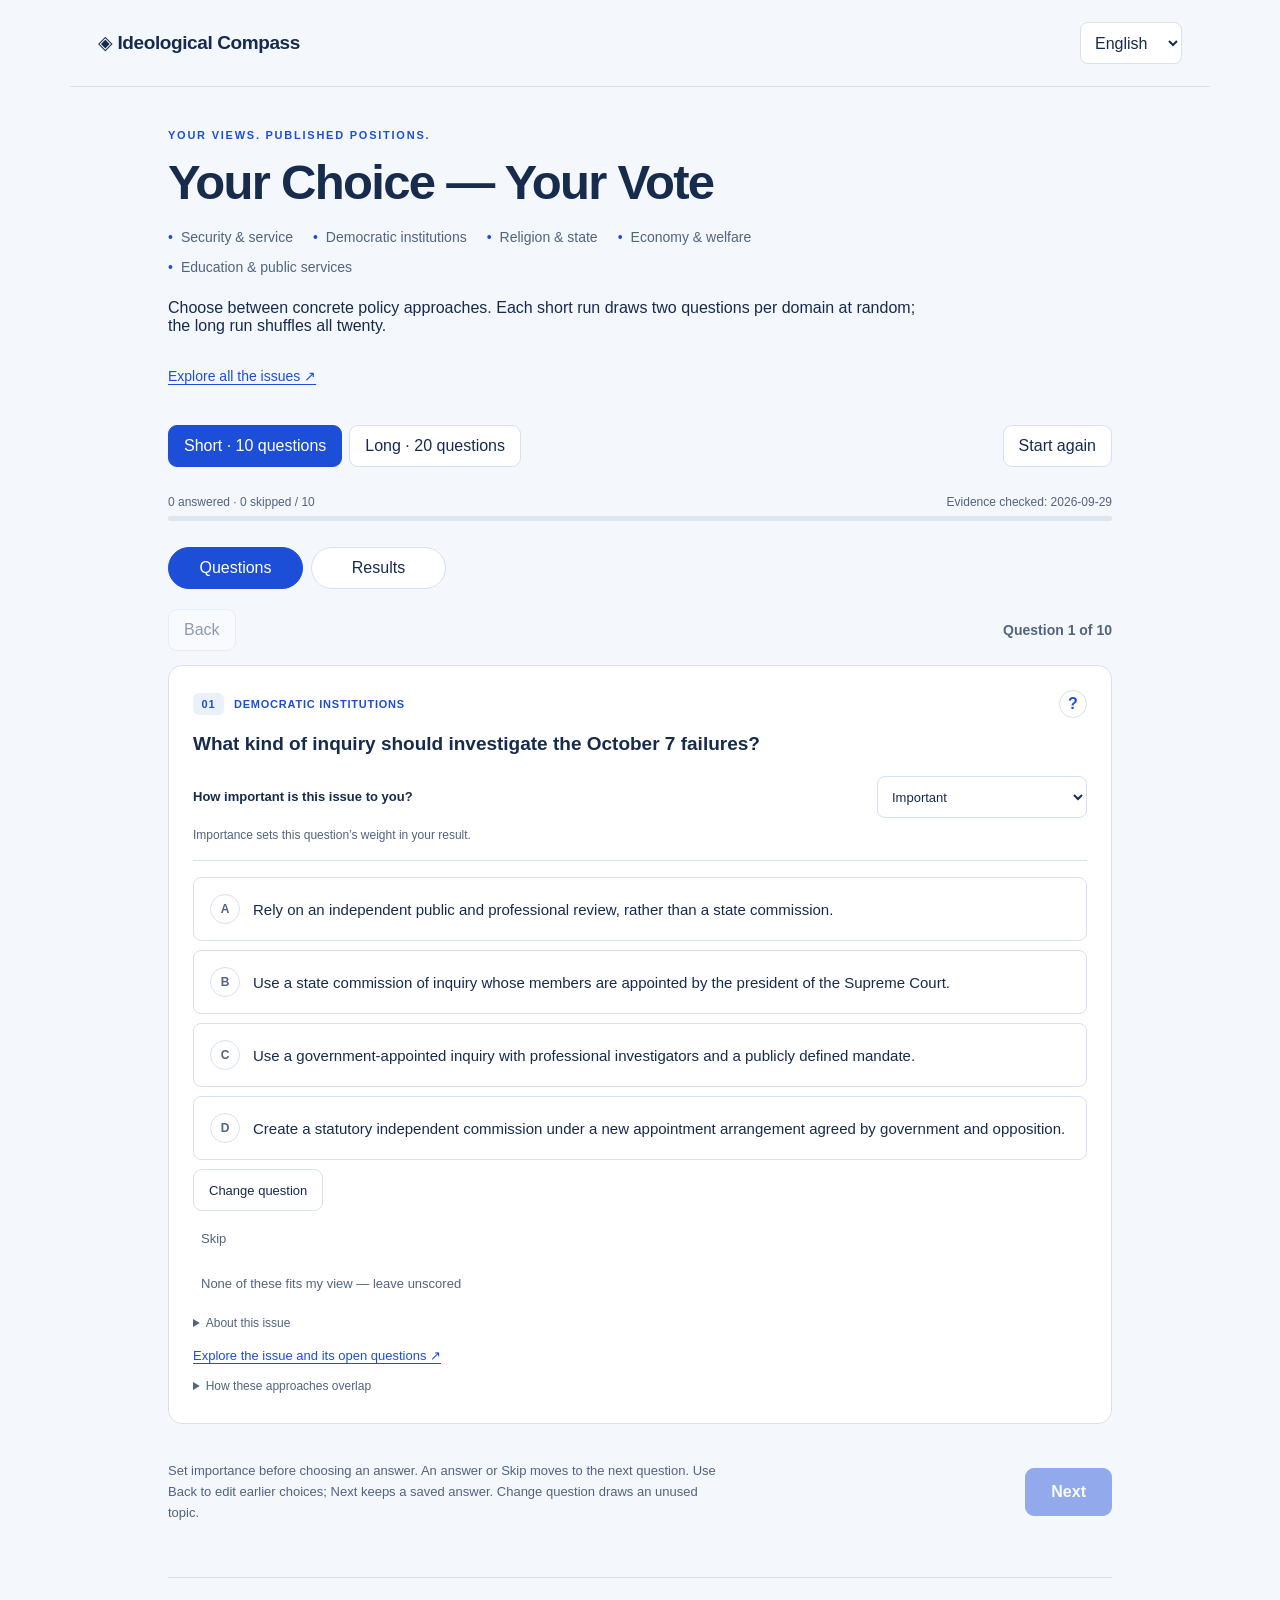
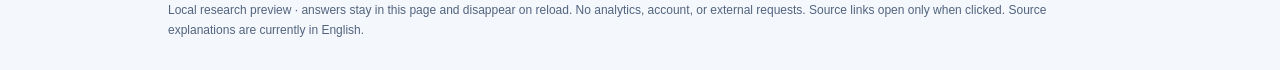
==== commit d427ea24: "Limit each quiz question to five substantive answers" ====
--- a/index.html
+++ b/index.html
@@ -132,7 +132,7 @@
     </section>
     <footer id="footer"></footer>
   </main>
-  <script id="compass-data" type="application/json">{"parties": [{"id": "likud", "en": "Likud", "he": "הליכוד", "ru": "Ликуд"}, {"id": "yashar", "en": "Yashar", "he": "ישר!", "ru": "Яшар"}, {"id": "beyahad", "en": "Beyahad", "he": "ביחד", "ru": "Беяхад"}, {"id": "democrats", "en": "Democrats", "he": "הדמוקרטים", "ru": "Демократы"}, {"id": "religious_zionism", "en": "Religious Zionism", "he": "הציונות הדתית", "ru": "Религиозный сионизм"}, {"id": "otzma", "en": "Otzma Yehudit", "he": "עוצמה יהודית", "ru": "Оцма Йехудит"}, {"id": "shas", "en": "Shas", "he": "ש״ס", "ru": "ШАС"}, {"id": "beytenu", "en": "Yisrael Beytenu", "he": "ישראל ביתנו", "ru": "Наш дом Израиль"}, {"id": "raam", "en": "Ra'am", "he": "רע״ם", "ru": "РААМ"}, {"id": "hadash", "en": "Hadash", "he": "חד״ש", "ru": "ХАДАШ"}, {"id": "taal", "en": "Ta'al", "he": "תע״ל", "ru": "ТААЛ"}, {"id": "balad", "en": "Balad", "he": "בל״ד", "ru": "БАЛАД"}, {"id": "utj", "en": "United Torah Judaism", "he": "יהדות התורה", "ru": "Яхадут ха-Тора"}, {"id": "zehut", "en": "Zehut", "he": "זהות", "ru": "Зеут"}, {"id": "blue_white", "en": "Blue and White", "he": "כחול לבן", "ru": "Кахоль-Лаван"}, {"id": "reservists", "en": "Reservists", "he": "המילואימניקים", "ru": "Резервисты"}], "sources": {"Y": {"title": "Yashar: ten-step programme", "url": "https://yasharwitheisenkot.com/agenda_point/", "date": null, "type": "party_program", "checked_at": "2026-09-29", "note": "Retrieved on 2026-09-29; publication date not stated. Full agenda reviewed; replaces the earlier homepage reference."}, "D": {"title": "Democrats: agenda, July 2025", "url": "https://democrats.org.il/wp-content/uploads/2025/09/agenda2025.pdf", "date": "2025-07", "type": "party_program", "note": "Date taken from the document cover, not search-engine publication metadata. Newer plans also exist at yes.democrats.org.il; the parsed index did not expose their text."}, "DC": {"title": "Democrats: current commitments", "url": "https://fighters.democrats.org.il/", "date": null, "type": "party_program"}, "B": {"title": "Beyahad: published plans", "url": "https://be-yahad.org.il/plans/?bennett_plans_cat=198", "date": null, "type": "party_program"}, "BE": {"title": "Beyahad: environment plan", "url": "https://be-yahad.org.il/plans/enviroment/", "date": null, "type": "party_program"}, "IB": {"title": "Yisrael Beytenu: platform", "url": "https://beytenu.org.il/party-platform/", "date": null, "type": "party_program", "note": "Current living page; contains both new priorities and legacy sections. Unresolved internal tensions must be flagged."}, "Z": {"title": "Zehut: full web platform", "url": "https://zehut.org.il/platform/full", "date": null, "type": "party_program"}, "ZC": {"title": "Zehut: compass", "url": "https://zehut.org.il/compass", "date": null, "type": "party_program"}, "RD": {"title": "Religious Zionism: platform index", "url": "https://zionutdatit.org.il/מצע-המפלגה/", "date": null, "type": "party_index", "note": "Official index retrieved directly on 2026-09-29. It links dated 2021–22 platform PDFs; those are labeled historical."}, "RJ": {"title": "Religious Zionism: Law and Justice booklet", "url": "https://digitaler.cld.bz/zionutdatit", "date": null, "type": "party_program", "note": "Earlier booklet. A September 2026 sequel exists; see RJ2. Do not label this booklet the 2026 edition."}, "RJ2": {"title": "N12: publication of Law and Justice 2.0", "url": "https://www.mako.co.il/news-israel-elections/2026/Article-8bc88f253f4a0a1027.htm", "date": "2026-09-15", "type": "report"}, "RS": {"title": "Knesset: Smotrich calls for sovereignty", "url": "https://main.knesset.gov.il/News/PressReleases/pages/press29.07.25cx.aspx", "date": "2025-07-29", "type": "official_statement", "note": "Indexed excerpt contains the call for a sovereignty decision; direct page returned no parsed text."}, "O": {"title": "Otzma Yehudit: Disengagement 710 plan", "url": "https://ozmayeudit.com/יו״ר-עוצמה-יהודית-השר-בן-גביר-מציג-את-תו/", "date": "2026-09-04", "type": "party_program", "note": "Retrieved in indexed text. Concerns state-supported emigration; does not itself establish positions on civilian settlements, taxation or marriage."}, "OH": {"title": "Otzma Yehudit: archived principles", "url": "https://www.idi.org.il/media/13907/עוצמה-יהודית.pdf", "date": null, "type": "archive", "note": "Image-only historical document located; not used to code unseen text."}, "OI": {"title": "IDI: Otzma Yehudit", "url": "https://www.idi.org.il/policy/parties-and-elections/parties/otzma-yehudit/", "date": null, "type": "secondary_profile"}, "L": {"title": "Likud: constitution", "url": "https://www.likud.org.il/images/veida4_docs/60.pdf", "date": null, "type": "party_constitution", "note": "Historical/standing principles, not a newly published election platform; indexed text retrieved."}, "LI": {"title": "IDI: Likud and its platform publication history", "url": "https://www.idi.org.il/policy/parties-and-elections/parties/likud/", "date": null, "type": "secondary_profile"}, "LS": {"title": "Prime Minister's Office: Netanyahu on Palestinian statehood", "url": "https://www.gov.il/en/pages/spoke-pm210925", "date": "2025-09-21", "type": "official_statement"}, "S": {"title": "Shas: principles for the 17th Knesset", "url": "https://www.idi.org.il/media/6856/shas-17.pdf", "date": "2006", "type": "archive", "note": "Explicit references to the 17th Knesset and targets for 2007. Not a 2026 platform."}, "UT": {"title": "United Torah Judaism: archived platform", "url": "https://www.idi.org.il/media/16889/יהדות-התורה-1999.pdf", "date": "1999", "type": "archive", "note": "Election year from archive attribution; saved copy carries 2002 print metadata."}, "R": {"title": "Ra'am: archived platform", "url": "https://www.idi.org.il/media/16883/רעמ-1999.pdf", "date": "1999", "type": "archive", "note": "Saved copy carries 2002 metadata; historical only."}, "RI": {"title": "IDI: Ra'am", "url": "https://www.idi.org.il/policy/parties-and-elections/parties/raam/", "date": null, "type": "secondary_profile"}, "H": {"title": "Hadash: current principles", "url": "https://hadash.org.il/", "date": null, "type": "party_principles"}, "HH": {"title": "Hadash: 2013 platform", "url": "https://www.idi.org.il/media/6524/חדש.pdf", "date": "2013", "type": "archive", "note": "The document explicitly identifies the 19th Knesset. The original /matzahadash/ URL now returns 404."}, "H22": {"title": "Zo Haderekh: Hadash–Ta'al 2022 economic program", "url": "https://zoha.org.il/116306/", "date": "2022-10-27", "type": "party_affiliated_archive"}, "TI": {"title": "IDI: Ta'al", "url": "https://www.idi.org.il/policy/parties-and-elections/parties/ta-al/", "date": null, "type": "secondary_profile", "note": "No standalone current primary platform located in this search."}, "BA": {"title": "Balad: political program", "url": "https://www.altajamoa.org/نصوص-مؤسسة/2017/03/29/البرنامج-السياسي", "date": "2017-03-29", "type": "archive", "note": "Arabic text reread directly. Page bears 2017-03-29 but contains later references as well as older passages; revision dates are unclear. Kept historical, with separately labelled continuity inferences.", "checked_at": "2026-09-29", "language": "ar"}, "DR": {"title": "Ynet: parties' responses on conscription", "url": "https://www.ynet.co.il/news/elections2026/article/yokra14898966", "date": "2026-09-16", "type": "reported_party_responses", "note": "Party responses distinguished from the reporter's characterizations. Joint List response is attributed to the list, not separately asserted by all components."}, "BW": {"title": "Blue and White: principles", "url": "https://kachollavan.org.il/wp-content/uploads/2025/07/20527_3_A5_Hoveret_Ekronot_ONE_PAGE_A.pdf", "date": "2025-07 (file path)", "type": "party_program"}, "M": {"title": "Reservists: platform", "url": "https://www.themiluimnikim.org.il/platform/", "date": null, "type": "party_program", "note": "Full live programme reviewed on 2026-09-29, including service, crime, term limits and competition. Undated; not labelled as a new manifesto.", "checked_at": "2026-09-29", "language": "he"}, "REG": {"title": "Platform discovery index", "url": "https://www.dor-why.co.il/platforms", "date": "2026-09-15", "type": "discovery_only", "note": "Used to locate originals; summaries and electoral-list labels are not the party answer key."}, "RDS": {"title": "Religious Zionism: sovereignty policy", "url": "https://zionutdatit.org.il/hityashvut/sovereignty/", "date": null, "type": "party_program", "note": "Official page retrieved directly on 2026-09-29. Publication date not stated; not labeled a newly issued manifesto."}, "RDJ21": {"title": "Religious Zionism: judicial platform", "url": "https://zionutdatit.org.il/wp-content/uploads/2021/12/משפט.pdf", "date": "2021-12", "type": "archive", "note": "Linked by the official platform index. PDF metadata and 24th-Knesset wording establish age; judicial-appointment section visually inspected."}, "RDI21": {"title": "Religious Zionism: Jewish identity platform", "url": "https://zionutdatit.org.il/wp-content/uploads/2021/12/זהות-יהודית.pdf", "date": "2021-12", "type": "archive", "note": "Official linked PDF, visually inspected. Used for the Jewish/democratic identity component; general status-quo language is not a complete answer on transport or marriage."}, "RDE21": {"title": "Religious Zionism: economic platform", "url": "https://zionutdatit.org.il/wp-content/uploads/2021/12/כלכלה.pdf", "date": "2021-12", "type": "archive", "note": "Official linked PDF, visually inspected. Explicitly calls for compulsory arbitration in essential services."}, "RDB23": {"title": "Religious Zionism: 2023–24 budget policy", "url": "https://zionutdatit.org.il/budget/", "date": "2023–2024", "type": "archive", "note": "Official text retrieved directly; internal budget-year references establish date. Not a new 2026 program."}, "OZ20": {"title": "Otzma Yehudit: principles for the 23rd Knesset election (2020)", "url": "https://www.knesset.tv/media/34728/מצע-עוצמה-יהודית.pdf", "date": "2020-01-28", "type": "archive", "note": "Party principles archived by the Knesset channel; heading explicitly dates the election document. Section 4 visually inspected. Historical evidence, not a 2026 manifesto."}, "Y_ED": {"title": "Yashar: education plan", "url": "https://yasharwitheisenkot.com/principles/education/", "date": null, "type": "party_program", "checked_at": "2026-09-29", "note": "Retrieved on 2026-09-29; publication date not stated. Detailed funding conditions qualify the broad core-for-all pledge."}, "Y_SERVICE": {"title": "Yashar: service for all", "url": "https://yasharwitheisenkot.com/principles/service-for-all/", "date": null, "type": "party_program", "checked_at": "2026-09-29", "note": "Retrieved on 2026-09-29; publication date not stated. Direct programme; limited deferrals are distinguished from sector-wide exemptions."}, "Y_ECON": {"title": "Yashar: economy and cost of living", "url": "https://yasharwitheisenkot.com/principles/economics/", "date": null, "type": "party_program", "checked_at": "2026-09-29", "note": "Retrieved on 2026-09-29; publication date not stated. Substantive policy sections reviewed; the page also contains a placeholder paragraph, which is not evidence."}, "Y_INQUIRY": {"title": "Yashar: state inquiry proposal (consultation draft)", "url": "https://yasharwitheisenkot.com/wp-content/uploads/2026/08/מתווה-ישר-לועדת-חקירה-ממלכתית-לטבח-ה-7-באוקטובר-טיוטה-לשיתוף-הציבור.pdf", "date": null, "type": "party_program", "checked_at": "2026-09-29", "note": "Retrieved on 2026-09-29; publication date not stated. Linked from /vaadat-hakira/. PDF page 3 specifies judicial appointment. Consultation remains open until 2026-10-07; this is a party proposal, not enacted policy."}, "IDI_BALAD": {"title": "IDI: Balad party profile", "url": "https://en.idi.org.il/israeli-elections-and-parties/parties/balad/", "date": null, "type": "secondary_report", "accessed_at": "2026-09-29", "note": "Undated institutional profile, reviewed 2026-09-29. Describes standing ideology; not a newly published 2026 manifesto. Narrow policy deductions are separately labeled I."}, "IDI_HADASH": {"title": "IDI: Hadash party profile", "url": "https://en.idi.org.il/israeli-elections-and-parties/parties/hadash/", "date": null, "type": "secondary_report", "accessed_at": "2026-09-29", "note": "Undated institutional profile, reviewed 2026-09-29. Describes standing ideology; not a newly published 2026 manifesto. Narrow policy deductions are separately labeled I."}, "IDI_TAAL": {"title": "IDI: Ta’al party profile", "url": "https://en.idi.org.il/israeli-elections-and-parties/parties/taal/", "date": null, "type": "secondary_report", "accessed_at": "2026-09-29", "note": "Undated institutional profile, reviewed 2026-09-29. Describes standing ideology; not a newly published 2026 manifesto. Narrow policy deductions are separately labeled I."}, "IDI_RAAM": {"title": "IDI: Ra’am party profile", "url": "https://en.idi.org.il/israeli-elections-and-parties/parties/raam/", "date": null, "type": "secondary_report", "accessed_at": "2026-09-29", "note": "Undated institutional profile, reviewed 2026-09-29. Describes standing ideology; not a newly published 2026 manifesto. Narrow policy deductions are separately labeled I."}, "IDI_SHAS": {"title": "IDI: Shas party profile", "url": "https://en.idi.org.il/israeli-elections-and-parties/parties/shas/", "date": null, "type": "secondary_report", "accessed_at": "2026-09-29", "note": "Undated institutional profile, reviewed 2026-09-29. Describes standing ideology; not a newly published 2026 manifesto. Narrow policy deductions are separately labeled I."}, "IDI_UTJ": {"title": "IDI: United Torah Judaism party profile", "url": "https://en.idi.org.il/israeli-elections-and-parties/parties/united-torah-judaism/", "date": null, "type": "secondary_report", "accessed_at": "2026-09-29", "note": "Undated institutional profile, reviewed 2026-09-29. Describes standing ideology; not a newly published 2026 manifesto. Narrow policy deductions are separately labeled I."}, "IDI_LIKUD": {"title": "IDI: Likud party profile", "url": "https://en.idi.org.il/israeli-elections-and-parties/parties/likud/", "date": null, "type": "secondary_report", "accessed_at": "2026-09-29", "note": "Undated institutional profile, reviewed 2026-09-29. Describes standing ideology; not a newly published 2026 manifesto. Narrow policy deductions are separately labeled I."}, "IDI_OTZMA": {"title": "IDI: Otzma Yehudit party profile", "url": "https://en.idi.org.il/israeli-elections-and-parties/parties/otzma-yehudit/", "date": null, "type": "secondary_report", "accessed_at": "2026-09-29", "note": "Undated institutional profile, reviewed 2026-09-29. Describes standing ideology; not a newly published 2026 manifesto. Narrow policy deductions are separately labeled I."}, "TOI_REL26": {"title": "ToI: Bennett backs Shabbat transport and civil marriage; Shas and UTJ respond", "url": "https://www.timesofisrael.com/liveblog_entry/ex-pm-bennett-backs-public-transport-on-shabbat-civil-marriage-sparking-haredi-backlash/", "date": "2026-04-20", "type": "secondary_report", "accessed_at": "2026-09-29", "note": "Reviewed secondary source; publication date is shown separately from retrieval date."}, "TOI_SCHOOL26": {"title": "ToI: additional funding for Haredi school networks", "url": "https://www.timesofisrael.com/state-budget-set-to-increase-spending-on-haredi-education-by-nis-1-billion/amp/", "date": "2026-02-19", "type": "secondary_report", "accessed_at": "2026-09-29", "note": "Reviewed secondary source; publication date is shown separately from retrieval date."}, "TOI_SCHOOL25": {"title": "ToI: committee funds private and exempt Haredi schools", "url": "https://www.timesofisrael.com/knesset-finance-committee-approves-additional-nis-177m-for-private-haredi-schools/amp/", "date": "2025-08-12", "type": "secondary_report", "accessed_at": "2026-09-29", "note": "Reports direct funding of exempt and party-affiliated schools; interpretations of core-curriculum requirements are labeled as inferences."}, "AP_DRAFT25": {"title": "AP: Shas and UTJ leave government over draft exemptions", "url": "https://apnews.com/article/b58b8705277f27fa41f664c341e5a93e", "date": "2025-07-16", "type": "secondary_report", "accessed_at": "2026-09-29", "note": "Reviewed secondary source; publication date is shown separately from retrieval date."}, "TOI_JUDGES25": {"title": "ToI: political control over judicial appointments", "url": "https://www.timesofisrael.com/knesset-passes-law-greatly-boosting-political-control-over-judicial-appointments/", "date": "2025-03-27", "type": "secondary_report", "accessed_at": "2026-09-29", "note": "The 2025 committee model is not identical to direct appointment by parliament. Any mapping to the quiz’s broader political-selection approach is labeled an inference."}, "TOI_PROBE26": {"title": "ToI: Likud’s alternative October 7 inquiry bill", "url": "https://www.timesofisrael.com/call-for-independent-inquiry-removed-from-coalition-bill-establishing-oct-7-probe/amp/", "date": "2026-05-13", "type": "secondary_report", "accessed_at": "2026-09-29", "note": "Reviewed secondary source; publication date is shown separately from retrieval date."}, "TOI_PROBE25": {"title": "ToI: Blue and White presses for a state inquiry", "url": "https://www.timesofisrael.com/liveblog_entry/lawmakers-defeat-motion-to-establish-state-commission-of-inquiry-into-october-7/", "date": "2025-12-22", "type": "secondary_report", "accessed_at": "2026-09-29", "note": "Reviewed secondary source; publication date is shown separately from retrieval date."}, "TOI_GAZA_RZ25": {"title": "ToI: Smotrich advocates renewed Gaza settlements", "url": "https://www.timesofisrael.com/liveblog_entry/smotrich-says-return-of-jewish-settlements-to-gaza-now-realistic-needs-to-be-much-bigger-than-before/", "date": "2025-07-29", "type": "secondary_report", "accessed_at": "2026-09-29", "note": "Reviewed secondary source; publication date is shown separately from retrieval date."}, "TOI_GAZA_OZ24": {"title": "ToI: Ben Gvir and Smotrich advocate Gaza resettlement", "url": "https://www.timesofisrael.com/ben-gvir-suggests-netanyahu-open-to-encouraging-palestinian-migration-from-gaza/", "date": "2024-12-01", "type": "secondary_report", "accessed_at": "2026-09-29", "note": "Dated reporting of Ben Gvir’s position; not evidence for the stance of every coalition party."}, "TOI_CRIME25": {"title": "ToI: Ben Gvir backs treating criminal organizations as terror groups", "url": "https://www.timesofisrael.com/government-greenlights-bill-to-label-certain-crime-organizations-as-terror-groups/", "date": "2025-10-19", "type": "secondary_report", "accessed_at": "2026-09-29", "note": "Reviewed secondary source; publication date is shown separately from retrieval date."}, "TOI_ARAB_CRIME26": {"title": "ToI: Arab party leaders demand effective policing against organized crime", "url": "https://www.timesofisrael.com/arab-blood-isnt-cheap-hundreds-rally-in-capital-alleging-police-failure-on-violent-crime/amp/", "date": "2026-01-11", "type": "secondary_report", "accessed_at": "2026-09-29", "note": "Reviewed secondary source; publication date is shown separately from retrieval date."}, "TOI_ODEH24": {"title": "ToI: Odeh opposes compulsory military service", "url": "https://www.timesofisrael.com/liveblog_entry/top-arab-mk-odeh-slams-haredi-idf-draft-law-citing-opposition-to-mandatory-consription/", "date": "2024-06-10", "type": "secondary_report", "accessed_at": "2026-09-29", "note": "Reviewed secondary source; publication date is shown separately from retrieval date."}, "YNET_SERVICE12": {"title": "Ynet: competing views on compulsory national service for Arabs", "url": "https://www.ynetnews.com/articles/0%2C7340%2CL-4232623%2C00.html", "date": "2012", "type": "secondary_report", "accessed_at": "2026-09-29", "note": "Historical report: never treated as a new statement by today’s party leadership."}, "YNET_BALAD08": {"title": "Ynet: Balad platform profile", "url": "https://www.ynetnews.com/articles/0%2C7340%2CL-3502144%2C00.html", "date": "2008", "type": "secondary_report", "accessed_at": "2026-09-29", "note": "Historical secondary profile; constitutional commitment is marked H."}, "TOI_ARAB20": {"title": "ToI: differences among the four Joint List parties", "url": "https://www.timesofisrael.com/joint-list-4-arab-parties-on-1-slate-is-poles-apart-but-strong-together/amp/", "date": "2020", "type": "secondary_report", "accessed_at": "2026-09-29", "note": "Historical comparative profile. Secularism is not assumed to imply an identical stance on every family-policy question."}, "TOI_RZ_REL19": {"title": "ToI: Smotrich on religious law, marriage and Shabbat", "url": "https://www.timesofisrael.com/smotrich-says-israel-should-follow-torah-law-again-drawing-ire-of-liberman/", "date": "2019", "type": "secondary_report", "accessed_at": "2026-09-29", "note": "Historical statement before the current party configuration; used only with the historical filter."}, "AR_HB_SERVICE26": {"title": "Al-Ittihad: Hadash–Balad statement against conscription", "url": "https://alittihad44.com/الجماهير-العربية/news-2026-07-19-ninzrg", "date": "2026-07-19", "language": "ar", "type": "party_statement", "checked_at": "2026-09-29", "note": "Joint statement explicitly attributed to these two parties; not generalized to Ta’al or Ra’am."}, "AR_TAAL_INQUIRY": {"title": "Radio Nas: Ahmad Tibi on an October 7 inquiry", "url": "https://www.nasapp.net/article/r1xn4nd7zx", "date": null, "language": "ar", "type": "interview", "checked_at": "2026-09-29", "note": "Direct interview; visible page lacks a publication date. Discussion concerns passage of the 2026 budget. Appointment mechanism not specified."}, "AR_TAAL_POLICE25": {"title": "Knooz: Tibi calls on police to fight criminal organizations", "url": "https://www.knooznet.com/?app=article.show.86211", "date": "2025-01-28", "language": "ar", "type": "news_report", "checked_at": "2026-09-29", "note": "Individual reactions are attributed separately. Opposition to banning a community organization does not establish a blanket position on Shin Bet assistance."}, "AR_RAAM_CRIME26": {"title": "Kul al-Arab: Abbas press conference on policing", "url": "https://www.kul-alarab.com/Article/1125398", "date": "2026-07-06", "language": "ar", "type": "news_report", "checked_at": "2026-09-29", "note": "Reported party-leader press conference; criticism of the proposed Shin Bet intervention is not treated as opposition to every possible intelligence role."}, "AR_RAAM_BUDGET26": {"title": "Radio Nas: Abbas opposes cuts to the five-year development plan", "url": "https://www.nasapp.net/article/sj0diocf11g", "date": null, "language": "ar", "type": "interview", "checked_at": "2026-09-29", "note": "Interview explicitly discusses 2026, but the visible page does not give a publication date. Protecting budgets does not establish a tax policy."}, "AR_HADASH_ED26": {"title": "Al-Ittihad: Hadash teachers’ faction education statement", "url": "https://alittihad44.com/الجماهير-العربية/news-2026-08-30-qy3cla", "date": "2026-08-30", "language": "ar", "type": "party_statement", "checked_at": "2026-09-29", "note": "Indexed Arabic statement from Hadash’s teachers’ faction. Scope is education; does not establish a nationwide fiscal package."}, "YNET_TRANSPORT26": {"title": "Ynet: parties’ responses on Shabbat transport", "url": "https://www.ynet.co.il/news/elections2026/article/yokra14883243", "date": "2026-08-31", "language": "he", "type": "news_report", "checked_at": "2026-09-29", "note": "Uses attributed party responses, not voter polling. Joint List response is not silently assigned to individual component parties."}, "RZ_GAZA26": {"title": "News1: Smotrich advocates Israeli government and settlements in Gaza", "url": "https://www.news1.co.il/Archive/001-D-522346-00.html", "date": "2026-08-16", "language": "he", "type": "news_report", "checked_at": "2026-09-29", "note": "Reported speech by the party leader; distinguishes his proposal from adopted government policy."}, "STATEHOOD26": {"title": "JDN: party leaders respond to Abbas’s statehood statement", "url": "https://www.jdn.co.il/news/2714260/", "date": "2026-08-22", "language": "he", "type": "news_report", "checked_at": "2026-09-29", "note": "Positions are assigned only to the named speakers. Eisenkot’s statement concerns the government he proposes to form."}, "O710": {"title": "Otzma Yehudit: Disengagement 710 programme", "url": "https://710.ozma-yeudit.co.il/", "date": null, "language": "he", "type": "party_program", "checked_at": "2026-09-29", "note": "Reviewed as a current campaign document. Its emigration mechanism does not specify the quiz’s civil-administration model."}}, "status_legend": {"P": "Party-published program or policy page being used as current evidence; may be undated.", "S": "Specific attributable public statement, possibly reported by a news outlet.", "H": "Historical document; excluded from current-mode scoring.", "R": "Reviewed secondary report or institutional profile; included by default; dates remain visible.", "U": "Unknown or insufficiently specific; never scored as zero.", "I": "Explicit editorial inference from cited principles or conduct; discounted to 60% and separately switchable."}, "version": "0.5-sourced-estimates", "checked_at": "2026-09-29", "publication_ready": false, "description": "Multilingual policy comparisons with reviewed secondary sources, bounded and discounted inferences, separate documented coverage, and randomized questionnaire runs.", "questions": [{"id": "Q1", "short": true, "domain": "security", "en": "What political framework should Israel pursue with the Palestinians?", "he": "איזו מסגרת מדינית על ישראל לקדם ביחס לפלסטינים?", "dimensions": [{"id": "statehood", "en": "A separate Palestinian state", "he": "מדינה פלסטינית נפרדת", "weight": 1, "values": [{"id": "yes", "en": "Pursue a state with security conditions", "he": "לקדם מדינה בתנאי ביטחון", "ru": "Создание государства при соблюдении условий безопасности"}, {"id": "no", "en": "No separate Palestinian state", "he": "ללא מדינה פלסטינית נפרדת", "ru": "Без отдельного палестинского государства"}, {"id": "defer", "en": "Defer the final-status decision", "he": "לדחות הכרעה על הסדר הקבע", "ru": "Отложить решение об окончательном статусе"}], "ru": "Отдельное палестинское государство", "similarity": {"matrix": {"yes": {"yes": 1, "no": 0, "defer": 0.5}, "no": {"yes": 0, "no": 1, "defer": 0.5}, "defer": {"yes": 0.5, "no": 0.5, "defer": 1}}, "rationale": {"en": "Deferral leaves either final outcome open; accepting and rejecting a separate state are opposed.", "he": "דחיית ההכרעה משאירה את שתי התוצאות פתוחות; תמיכה במדינה נפרדת ושלילתה מנוגדות.", "ru": "Отсрочка оставляет открытыми оба исхода; поддержка и отрицание отдельного государства противоположны."}}}, {"id": "framework", "en": "Political framework", "he": "המסגרת המדינית", "weight": 1, "values": [{"id": "bilateral", "en": "Bilateral negotiated agreement", "he": "הסכם במשא ומתן ישיר", "ru": "Двустороннее соглашение"}, {"id": "regional", "en": "Regional agreement", "he": "הסדר אזורי", "ru": "Региональное соглашение"}, {"id": "autonomy", "en": "Autonomy under Israeli security control", "he": "אוטונומיה תחת שליטה ביטחונית ישראלית", "ru": "Автономия под израильским контролем безопасности"}, {"id": "interim", "en": "Interim arrangements", "he": "הסדרי ביניים", "ru": "Промежуточные договорённости"}, {"id": "shared", "en": "One shared democratic state", "he": "מדינה דמוקרטית משותפת", "ru": "Одно общее демократическое государство"}], "ru": "Политическая модель", "similarity": {"matrix": {"bilateral": {"bilateral": 1, "regional": 0.75, "autonomy": 0.25, "interim": 0.5, "shared": 0}, "regional": {"bilateral": 0.75, "regional": 1, "autonomy": 0.25, "interim": 0.5, "shared": 0}, "autonomy": {"bilateral": 0.25, "regional": 0.25, "autonomy": 1, "interim": 0.5, "shared": 0}, "interim": {"bilateral": 0.5, "regional": 0.5, "autonomy": 0.5, "interim": 1, "shared": 0}, "shared": {"bilateral": 0, "regional": 0, "autonomy": 0, "interim": 0, "shared": 1}}, "rationale": {"en": "Negotiated frameworks overlap strongly; interim arrangements share practical tools with several end-state models.", "he": "מסגרות של הסכם חופפות במידה רבה; להסדרי ביניים כלים משותפים עם כמה מודלים של הסדר קבע.", "ru": "Переговорные модели сильно пересекаются; временные договорённости разделяют практические инструменты с несколькими конечными моделями."}}}], "options": [{"id": "negotiated", "en": "Negotiate two states with enforceable security safeguards and agreed borders.", "he": "לנהל משא ומתן לשתי מדינות, עם הסדרי ביטחון ניתנים לאכיפה וגבולות מוסכמים.", "profile": {"statehood": "yes", "framework": "bilateral"}, "ru": "Вести переговоры о двух государствах с проверяемыми гарантиями безопасности и согласованными границами."}, {"id": "regional", "en": "Pursue a Palestinian state only within a wider regional agreement with Arab states and security guarantees.", "he": "לקדם מדינה פלסטינית רק כחלק מהסדר אזורי רחב עם מדינות ערב וערבויות ביטחוניות.", "profile": {"statehood": "yes", "framework": "regional"}, "ru": "Добиваться создания палестинского государства только в рамках более широкого регионального соглашения с арабскими странами и гарантиями безопасности."}, {"id": "autonomy", "en": "Maintain Israeli security control and Palestinian civil autonomy, without a separate Palestinian state.", "he": "לקיים שליטה ביטחונית ישראלית ואוטונומיה אזרחית פלסטינית, ללא מדינה פלסטינית נפרדת.", "profile": {"statehood": "no", "framework": "autonomy"}, "ru": "Сохранить израильский контроль в сфере безопасности и палестинскую гражданскую автономию без отдельного палестинского государства."}, {"id": "interim", "en": "Defer the final-status decision and pursue practical interim agreements on security, movement and economic life.", "he": "לדחות את ההכרעה על הסדר הקבע ולקדם הסכמי ביניים בנושאי ביטחון, תנועה וכלכלה.", "profile": {"statehood": "defer", "framework": "interim"}, "ru": "Отложить решение об окончательном статусе и заключать промежуточные соглашения по безопасности, передвижению и экономике."}, {"id": "shared", "en": "Work toward one democratic state with equal citizenship for Israelis and Palestinians, rather than two states.", "he": "לפעול למדינה דמוקרטית אחת עם אזרחות שווה לישראלים ולפלסטינים, במקום שתי מדינות.", "profile": {"statehood": "no", "framework": "shared"}, "ru": "Стремиться к одному демократическому государству с равным гражданством для израильтян и палестинцев вместо двух государств."}], "note": "Choose the policy package closest to your view. Each package has two separately scored components; choosing a package does not establish views beyond its wording.", "note_he": "בחרו את חבילת המדיניות הקרובה ביותר לעמדתכם. בכל חלופה שני מרכיבים שמושווים בנפרד; הבחירה אינה מעידה על עמדות מעבר למה שנכתב.", "ru": "Какой политический подход Израилю следует выбрать в отношениях с палестинцами?", "note_ru": "Выберите пакет политики, наиболее близкий к вашей позиции. Его два компонента сравниваются отдельно; выбор не означает согласия с положениями, которые здесь не указаны.", "help": {"overview": {"en": "The dispute concerns sovereignty, security and political rights. Two-state, autonomy and shared-state proposals allocate these differently. Interim arrangements defer the final decision; a regional agreement adds neighboring states and guarantees.", "he": "המחלוקת עוסקת בריבונות, בביטחון ובזכויות פוליטיות. שתי מדינות, אוטונומיה ומדינה משותפת מחלקות אותם אחרת. הסדר ביניים דוחה הכרעה סופית; הסדר אזורי מוסיף מדינות שכנות וערבויות.", "ru": "Спор касается суверенитета, безопасности и политических прав. Два государства, автономия и общее государство распределяют их по-разному. Временные договорённости откладывают окончательное решение, а региональное соглашение привлекает соседние страны и гарантии."}, "links": [{"url": "https://www.inss.org.il/publication/the-day-after/", "title": {"en": "INSS: Regional proposals for post-war Gaza", "he": "INSS: מתווים אזוריים לעזה לאחר המלחמה", "ru": "INSS: региональные варианты послевоенного устройства Газы"}, "kind": "analysis", "language": "en"}, {"url": "https://www.altajamoa.org/نصوص-مؤسسة/2017/03/29/البرنامج-السياسي", "title": {"en": "Balad: political program (2017)", "he": "בל״ד: תוכנית פוליטית (2017)", "ru": "БАЛАД: политическая программа (2017)"}, "kind": "party", "language": "ar"}], "discussion": {"en": ["What security guarantees could actually be enforced, and by whom?", "What citizenship and political rights would people have under each proposed arrangement?"], "he": ["אילו ערבויות ביטחוניות אפשר לאכוף בפועל, ועל ידי מי?", "אילו זכויות אזרחיות ופוליטיות יהיו לתושבים בכל הסדר מוצע?"], "ru": ["Какие гарантии безопасности реально исполнимы и кто их обеспечит?", "Какие гражданские и политические права получат жители при каждом устройстве?"]}}}, {"id": "Q2", "short": true, "domain": "security", "en": "How should military and civilian service be organized, including for yeshiva students?", "he": "כיצד יש להסדיר שירות צבאי ואזרחי, כולל לתלמידי ישיבות?", "dimensions": [{"id": "obligation", "en": "Who is obliged to serve?", "he": "על מי חלה החובה?", "weight": 1, "values": [{"id": "universal", "en": "Universal obligation with narrow individual exceptions", "he": "חובה כללית עם חריגים אישיים מצומצמים", "ru": "Всеобщая обязанность с узкими индивидуальными исключениями"}, {"id": "sector_exemption", "en": "Exemption for full-time yeshiva study", "he": "פטור ללימוד מלא בישיבה", "ru": "Освобождение при очной учёбе в иешиве"}, {"id": "voluntary", "en": "Voluntary service for everyone", "he": "שירות מרצון לכולם", "ru": "Добровольная служба для всех"}], "ru": "Кто обязан служить?", "similarity": {"matrix": {"universal": {"universal": 1, "sector_exemption": 0.5, "voluntary": 0}, "sector_exemption": {"universal": 0.5, "sector_exemption": 1, "voluntary": 0.25}, "voluntary": {"universal": 0, "sector_exemption": 0.25, "voluntary": 1}}, "rationale": {"en": "Universal and sector-exemption models retain conscription; an exemption shares only limited voluntariness with an all-volunteer system.", "he": "חובה כללית ופטור מגזרי משמרים גיוס חובה; לפטור יש רק חפיפה מוגבלת עם שירות מרצון לכולם.", "ru": "Всеобщая обязанность и секторные исключения сохраняют призыв; исключение лишь частично сходно с полностью добровольной системой."}}}, {"id": "pathway", "en": "Service pathway", "he": "מסלול השירות", "weight": 1, "values": [{"id": "military_priority", "en": "Military service takes priority", "he": "עדיפות לשירות צבאי", "ru": "Приоритет потребностей армии"}, {"id": "equal_choice", "en": "Equal choice of military or civilian service", "he": "בחירה שווה בין שירות צבאי לאזרחי", "ru": "Равный выбор военной или гражданской службы"}], "ru": "Порядок выбора службы", "similarity": {"matrix": {"military_priority": {"military_priority": 1, "equal_choice": 0.5}, "equal_choice": {"military_priority": 0.5, "equal_choice": 1}}, "rationale": {"en": "Both provide military and civilian routes, but differ over who chooses the route.", "he": "בשני המודלים קיימים מסלולים צבאיים ואזרחיים, אך זהות הגורם הבוחר שונה.", "ru": "Обе модели предусматривают военный и гражданский пути, но различаются тем, кто выбирает путь."}}}], "options": [{"id": "universal_military", "en": "Require service from everyone, with the army choosing whom it needs and civilian service for the rest; allow only narrow individual exceptions.", "he": "לחייב את כולם בשירות: הצבא יבחר את מי שנחוץ לו, והשאר ישרתו בשירות אזרחי; לאפשר רק חריגים אישיים מצומצמים.", "profile": {"obligation": "universal", "pathway": "military_priority"}, "ru": "Ввести обязанность служить для всех: армия определяет, кто ей нужен, остальные проходят гражданскую службу. Допускать лишь узкие индивидуальные исключения."}, {"id": "universal_choice", "en": "Require a contribution from everyone, but let each person choose between military service and an equally recognized civilian route.", "he": "לחייב את כולם בתרומה, אך לאפשר לכל אדם לבחור בין שירות צבאי למסלול אזרחי בעל מעמד שווה.", "profile": {"obligation": "universal", "pathway": "equal_choice"}, "ru": "Требовать службы от всех, но позволить каждому выбирать между военной и равноценной гражданской службой."}, {"id": "yeshiva_exemption", "en": "Keep compulsory military service, while exempting full-time yeshiva students and offering adapted service to those who leave study.", "he": "להשאיר שירות צבאי חובה, לפטור תלמידי ישיבות הלומדים במשרה מלאה ולהציע שירות מותאם למי שעוזבים את הלימודים.", "profile": {"obligation": "sector_exemption", "pathway": "military_priority"}, "ru": "Сохранить обязательную военную службу, освобождая тех, кто учится в иешиве полный день, и предлагая подходящие условия службы тем, кто прекращает учёбу."}, {"id": "professional", "en": "Move to a paid professional military and voluntary civilian service, ending compulsory service for everyone.", "he": "לעבור לצבא מקצועי בשכר ולשירות אזרחי מרצון, ולבטל את חובת השירות לכולם.", "profile": {"obligation": "voluntary", "pathway": "equal_choice"}, "ru": "Перейти к оплачиваемой профессиональной армии и добровольной гражданской службе, отменив обязательную службу для всех."}], "note": "Choose the policy package closest to your view. Each package has two separately scored components; choosing a package does not establish views beyond its wording.", "note_he": "בחרו את חבילת המדיניות הקרובה ביותר לעמדתכם. בכל חלופה שני מרכיבים שמושווים בנפרד; הבחירה אינה מעידה על עמדות מעבר למה שנכתב.", "ru": "Как организовать военную и гражданскую службу, в том числе для учащихся иешив?", "note_ru": "Выберите пакет политики, наиболее близкий к вашей позиции. Его два компонента сравниваются отдельно; выбор не означает согласия с положениями, которые здесь не указаны.", "help": {"overview": {"en": "Service policy has two separate questions: who must serve, and who chooses the route. The debate weighs military staffing and equal burdens against religious study, individual freedom and the costs of alternative service.", "he": "מדיניות השירות כוללת שתי שאלות נפרדות: מי חייב לשרת ומי בוחר את המסלול. הדיון מאזן בין צורכי כוח האדם והשוויון בנטל לבין לימוד תורה, חירות הפרט ועלות המסלולים החלופיים.", "ru": "Политика службы ставит два вопроса: кто обязан служить и кто выбирает путь. Обсуждаются потребности армии и равенство обязанностей, а также религиозная учёба, личная свобода и стоимость альтернативной службы."}, "links": [{"url": "https://en.idi.org.il/articles/53301", "title": {"en": "IDI: Development of the Haredi exemption law", "he": "IDI: התפתחות הסדרי הפטור לחרדים", "ru": "IDI: история освобождения харедим от службы"}, "kind": "analysis", "language": "en"}, {"url": "https://zehut.org.il/platform/full", "title": {"en": "Zehut: published program", "he": "זהות: המצע המפורסם", "ru": "Зеут: опубликованная программа"}, "kind": "party", "language": "he"}], "discussion": {"en": ["Who should decide which exemptions are legitimate and which service routes meet real needs?", "How should lost earnings, public cost and the burden on those who serve be compared?"], "he": ["מי יקבע אילו פטורים מוצדקים ואילו מסלולי שירות עונים על צרכים אמיתיים?", "כיצד משווים אובדן הכנסה, עלות ציבורית והנטל על המשרתים?"], "ru": ["Кто определяет обоснованные исключения и реально нужные виды службы?", "Как сопоставить потерянный заработок, бюджетные расходы и нагрузку на служащих?"]}}}, {"id": "Q3", "short": true, "domain": "institutions", "en": "How should power be divided between the Knesset and the judiciary?", "he": "כיצד יש לחלק את הכוח בין הכנסת למערכת המשפט?", "dimensions": [{"id": "ordinary_override", "en": "Override by an ordinary coalition majority", "he": "התגברות ברוב קואליציוני רגיל", "weight": 1, "values": [{"id": "yes", "en": "Yes", "he": "כן", "ru": "Да"}, {"id": "no", "en": "No", "he": "לא", "ru": "Нет"}], "ru": "Преодоление судебного решения обычным коалиционным большинством", "similarity": {"matrix": {"yes": {"yes": 1, "no": 0}, "no": {"yes": 0, "no": 1}}, "rationale": {"en": "These are opposed answers to this explicit policy commitment; shared aspects are scored in the other component.", "he": "אלה תשובות מנוגדות להתחייבות המדיניות המפורשת; היבטים משותפים נבחנים במרכיב האחר.", "ru": "Это противоположные ответы на конкретный вопрос политики; общие аспекты учитываются другим компонентом."}}}, {"id": "appointments", "en": "Who selects judges?", "he": "מי בוחר שופטים?", "weight": 1, "values": [{"id": "professional", "en": "Professional committee", "he": "ועדה מקצועית", "ru": "Профессиональная комиссия"}, {"id": "shared", "en": "Government–opposition agreement", "he": "הסכמה בין קואליציה לאופוזיציה", "ru": "Соглашение коалиции и оппозиции"}, {"id": "parliament", "en": "Parliamentary majority", "he": "רוב בכנסת", "ru": "Парламентское большинство"}, {"id": "direct", "en": "Direct public election", "he": "בחירה ישירה בציבור", "ru": "Прямые выборы гражданами"}], "ru": "Кто выбирает судей?", "similarity": {"matrix": {"professional": {"professional": 1, "shared": 0.75, "parliament": 0.25, "direct": 0}, "shared": {"professional": 0.75, "shared": 1, "parliament": 0.5, "direct": 0.25}, "parliament": {"professional": 0.25, "shared": 0.5, "parliament": 1, "direct": 0.5}, "direct": {"professional": 0, "shared": 0.25, "parliament": 0.5, "direct": 1}}, "rationale": {"en": "Credit reflects shared professional checks or electoral accountability, not the identity of a party supporting a model.", "he": "החפיפה מבוססת על בקרה מקצועית או אחריות לנבחרים, ולא על המפלגה התומכת במודל.", "ru": "Сходство отражает общие профессиональные сдержки или выборную подотчётность, а не партийную принадлежность."}}}], "options": [{"id": "professional_review", "en": "Keep rights-based judicial review without an ordinary-majority override; use a professionally led judicial appointments committee.", "he": "לשמור על ביקורת שיפוטית להגנת זכויות ללא התגברות ברוב רגיל; למנות שופטים בוועדה בהובלה מקצועית.", "profile": {"ordinary_override": "no", "appointments": "professional"}, "ru": "Сохранить судебный контроль для защиты прав без возможности преодолеть его обычным большинством; назначать судей через комиссию под руководством профессионалов."}, {"id": "shared_review", "en": "Require government–opposition agreement on judicial appointments, and prohibit overriding rights judgments by an ordinary coalition majority.", "he": "לחייב הסכמה בין קואליציה לאופוזיציה במינוי שופטים, ולא לאפשר לרוב קואליציוני רגיל להתגבר על פסיקות המגינות על זכויות.", "profile": {"ordinary_override": "no", "appointments": "shared"}, "ru": "Назначать судей по соглашению коалиции и оппозиции и не позволять обычному коалиционному большинству преодолевать решения о защите прав."}, {"id": "parliamentary", "en": "Let an ordinary Knesset majority override invalidation of a law and give elected legislators control over judicial appointments.", "he": "לאפשר לרוב רגיל בכנסת להתגבר על פסילת חוק ולהעניק לנבחרי הציבור שליטה במינוי שופטים.", "profile": {"ordinary_override": "yes", "appointments": "parliament"}, "ru": "Разрешить обычному большинству Кнессета преодолевать отмену закона судом и передать избранным депутатам контроль над назначением судей."}, {"id": "direct_election", "en": "Allow an ordinary-majority override, but have the public elect senior judges directly for fixed terms.", "he": "לאפשר התגברות ברוב רגיל, אך לבחור שופטים בכירים בבחירה ישירה של הציבור לתקופות קצובות.", "profile": {"ordinary_override": "yes", "appointments": "direct"}, "ru": "Разрешить преодоление обычным большинством, но избирать высших судей прямым голосованием граждан на фиксированный срок."}], "note": "Choose the policy package closest to your view. Each package has two separately scored components; choosing a package does not establish views beyond its wording.", "note_he": "בחרו את חבילת המדיניות הקרובה ביותר לעמדתכם. בכל חלופה שני מרכיבים שמושווים בנפרד; הבחירה אינה מעידה על עמדות מעבר למה שנכתב.", "ru": "Как распределить полномочия между Кнессетом и судебной системой?", "note_ru": "Выберите пакет политики, наиболее близкий к вашей позиции. Его два компонента сравниваются отдельно; выбор не означает согласия с положениями, которые здесь не указаны.", "help": {"overview": {"en": "An override clause would let the Knesset re-enact a law invalidated for conflicting with constitutional rights. Supporters emphasize elected lawmakers' authority; critics emphasize minority-rights safeguards. The required majority, duration and judicial appointment system affect the balance.", "he": "פסקת התגברות נועדה לאפשר לכנסת לחוקק מחדש חוק שנפסל בשל סתירה לזכויות חוקתיות. תומכים מדגישים את סמכות הנבחרים; מתנגדים מדגישים הגנה על זכויות מיעוט. הרוב הדרוש, משך ההתגברות ושיטת מינוי השופטים משפיעים על האיזון.", "ru": "Положение о преодолении судебного вето позволило бы Кнессету вновь принять закон, отменённый судом из-за нарушения конституционных прав. Сторонники подчёркивают полномочия избранных законодателей, критики — защиту меньшинств. Баланс зависит от требуемого большинства, срока действия и порядка назначения судей."}, "links": [{"url": "https://en.idi.org.il/articles/46387", "title": {"en": "IDI: The override clause explained", "he": "IDI: הסבר על פסקת ההתגברות", "ru": "IDI: что такое преодоление судебного вето"}, "kind": "analysis", "language": "en"}, {"url": "https://zionutdatit.org.il/wp-content/uploads/2021/12/משפט.pdf", "title": {"en": "Religious Zionism: judicial proposals (2021)", "he": "הציונות הדתית: הצעות בתחום המשפט (2021)", "ru": "Религиозный сионизм: судебные предложения (2021)"}, "kind": "party", "language": "he"}], "discussion": {"en": ["Which decisions should an elected majority be unable to make without broader agreement?", "How can judges be accountable without making their decisions dependent on electoral pressure?"], "he": ["אילו החלטות רוב נבחר לא צריך להיות רשאי לקבל בלי הסכמה רחבה יותר?", "כיצד יוצרים אחריות של שופטים בלי להכפיף את פסיקותיהם ללחץ אלקטורלי?"], "ru": ["Какие решения избранное большинство не должно принимать без более широкого согласия?", "Как обеспечить подотчётность судей без зависимости решений от избирательного давления?"]}}}, {"id": "Q4", "short": true, "domain": "institutions", "en": "How should equality and the state's national identity be expressed in constitutional law?", "he": "כיצד יש לבטא את השוויון ואת הזהות הלאומית של המדינה בחוקי היסוד?", "dimensions": [{"id": "equality", "en": "Legal protection for equal civil rights", "he": "עיגון שוויון הזכויות האזרחיות", "weight": 1, "values": [{"id": "constitutional", "en": "Explicit constitutional guarantee", "he": "עיגון מפורש בחוק יסוד", "ru": "Прямая конституционная гарантия"}, {"id": "ordinary", "en": "Ordinary legislation", "he": "חקיקה רגילה", "ru": "Обычное законодательство"}, {"id": "existing", "en": "Retain existing protections", "he": "להשאיר את ההגנות הקיימות", "ru": "Сохранение существующей защиты"}], "ru": "Правовая защита равных гражданских прав", "similarity": {"matrix": {"constitutional": {"constitutional": 1, "ordinary": 0.5, "existing": 0.25}, "ordinary": {"constitutional": 0.5, "ordinary": 1, "existing": 0.5}, "existing": {"constitutional": 0.25, "ordinary": 0.5, "existing": 1}}, "rationale": {"en": "All refer to rights protection but differ in explicitness and legal entrenchment.", "he": "האפשרויות עוסקות בהגנת זכויות אך שונות במפורשות ובעוצמת העיגון המשפטי.", "ru": "Все варианты касаются защиты прав, но различаются её прямотой и уровнем правового закрепления."}}}, {"id": "identity", "en": "National identity", "he": "זהות לאומית", "weight": 1, "values": [{"id": "jewish_democratic", "en": "Jewish and democratic", "he": "יהודית ודמוקרטית", "ru": "Еврейское и демократическое государство"}, {"id": "civic", "en": "Civic state of all citizens", "he": "מדינה אזרחית של כלל אזרחיה", "ru": "Гражданское государство всех граждан"}, {"id": "binational", "en": "Recognition of two national collectives", "he": "הכרה בשני קולקטיבים לאומיים", "ru": "Признание двух национальных общностей"}], "ru": "Национальный характер", "similarity": {"matrix": {"jewish_democratic": {"jewish_democratic": 1, "civic": 0.25, "binational": 0.25}, "civic": {"jewish_democratic": 0.25, "civic": 1, "binational": 0.75}, "binational": {"jewish_democratic": 0.25, "civic": 0.75, "binational": 1}}, "rationale": {"en": "Civic and binational models overlap in equal belonging; national definitions remain a substantive distinction.", "he": "למודל אזרחי ולמודל דו־לאומי חפיפה בשייכות שווה; ההגדרה הלאומית היא הבדל מהותי.", "ru": "Гражданская и двунациональная модели близки по равной принадлежности; национальное определение остаётся существенным различием."}}}], "options": [{"id": "jewish_equal", "en": "Guarantee equal individual civil rights in a Basic Law while retaining Israel's identity as a Jewish and democratic state.", "he": "לעגן בחוק יסוד שוויון זכויות אזרחיות אישיות, לצד זהותה של ישראל כמדינה יהודית ודמוקרטית.", "profile": {"equality": "constitutional", "identity": "jewish_democratic"}, "ru": "Закрепить равные личные гражданские права в Основном законе, сохранив характер Израиля как еврейского и демократического государства."}, {"id": "civic_equal", "en": "Guarantee constitutional equality and define the state in civic terms as belonging equally to all its citizens.", "he": "לעגן שוויון חוקתי ולהגדיר את המדינה במונחים אזרחיים כשייכת באופן שווה לכל אזרחיה.", "profile": {"equality": "constitutional", "identity": "civic"}, "ru": "Гарантировать конституционное равенство и определить государство как гражданское, в равной мере принадлежащее всем его гражданам."}, {"id": "collective_equal", "en": "Guarantee equal individual rights and recognize both Jewish and Arab national collectives in the constitutional framework.", "he": "לעגן שוויון זכויות אישיות ולהכיר במסגרת החוקתית הן בקולקטיב הלאומי היהודי והן בקולקטיב הלאומי הערבי.", "profile": {"equality": "constitutional", "identity": "binational"}, "ru": "Гарантировать равные личные права и признать в конституционном устройстве как еврейскую, так и арабскую национальную общность."}, {"id": "ordinary_equal", "en": "Retain the Jewish and democratic constitutional definition, and protect equality through ordinary legislation.", "he": "להשאיר את ההגדרה החוקתית היהודית והדמוקרטית ולהגן על השוויון בחקיקה רגילה.", "profile": {"equality": "ordinary", "identity": "jewish_democratic"}, "ru": "Сохранить конституционное определение еврейского и демократического государства, защищая равноправие обычными законами."}, {"id": "existing", "en": "Keep the Jewish and democratic definition and existing rights protections, without adding a new equality guarantee.", "he": "להשאיר את ההגדרה היהודית והדמוקרטית ואת הגנות הזכויות הקיימות, ללא עיגון חדש של השוויון.", "profile": {"equality": "existing", "identity": "jewish_democratic"}, "ru": "Сохранить определение еврейского и демократического государства и действующие гарантии прав, не добавляя новой гарантии равенства."}], "note": "Choose the policy package closest to your view. Each package has two separately scored components; choosing a package does not establish views beyond its wording.", "note_he": "בחרו את חבילת המדיניות הקרובה ביותר לעמדתכם. בכל חלופה שני מרכיבים שמושווים בנפרד; הבחירה אינה מעידה על עמדות מעבר למה שנכתב.", "ru": "Как закрепить равноправие и национальный характер государства в Основных законах?", "note_ru": "Выберите пакет политики, наиболее близкий к вашей позиции. Его два компонента сравниваются отдельно; выбор не означает согласия с положениями, которые здесь не указаны.", "help": {"overview": {"en": "Equal individual citizenship and a state's national identity are related but distinct. The dispute asks both how strongly equality should be legally protected and whether national belonging is defined as Jewish, civic or shared by two national communities.", "he": "שוויון אזרחי אישי וזהותה הלאומית של מדינה קשורים אך אינם זהים. המחלוקת עוסקת בעוצמת העיגון המשפטי של השוויון ובשאלה אם השייכות הלאומית מוגדרת כיהודית, אזרחית או משותפת לשתי קהילות לאומיות.", "ru": "Равное личное гражданство и национальный характер государства связаны, но не тождественны. Спор касается силы правовой защиты равенства и определения принадлежности: еврейской, гражданской или общей для двух национальных сообществ."}, "links": [{"url": "https://en.idi.org.il/articles/24241", "title": {"en": "IDI: Nation-State Law explainer", "he": "IDI: הסבר על חוק הלאום", "ru": "IDI: разбор Закона о национальном государстве"}, "kind": "analysis", "language": "en"}, {"url": "https://www.altajamoa.org/نصوص-مؤسسة/2017/03/29/البرنامج-السياسي", "title": {"en": "Balad: political program (2017)", "he": "בל״ד: תוכנית פוליטית (2017)", "ru": "БАЛАД: политическая программа (2017)"}, "kind": "party", "language": "ar"}], "discussion": {"en": ["When do equal individual rights require recognition of collective language or cultural rights?", "How should conflicts between national symbols, public resources and equal belonging be resolved?"], "he": ["מתי שוויון זכויות אישי מחייב הכרה בזכויות לשוניות או תרבותיות קיבוציות?", "כיצד פותרים התנגשות בין סמלים לאומיים, משאבים ציבוריים ושייכות שווה?"], "ru": ["Когда равные личные права требуют признания коллективных языковых или культурных прав?", "Как разрешать конфликты между национальными символами, ресурсами и равной принадлежностью?"]}}}, {"id": "Q5", "short": true, "domain": "religion", "en": "What routes should couples have for marriage, partnership and separation?", "he": "אילו מסלולים יש להציע לזוגות לנישואים, לזוגיות ולפרידה?", "dimensions": [{"id": "civil_route", "en": "Civil legal route", "he": "המסלול האזרחי", "weight": 1, "values": [{"id": "marriage", "en": "Civil marriage and divorce for all", "he": "נישואים וגירושים אזרחיים לכולם", "ru": "Гражданский брак и развод для всех"}, {"id": "registration", "en": "Civil partnership registration", "he": "רישום זוגיות אזרחית", "ru": "Регистрация гражданского партнёрства"}, {"id": "none", "en": "No domestic civil route", "he": "ללא מסלול אזרחי בישראל", "ru": "Без гражданского порядка внутри Израиля"}], "ru": "Гражданский правовой порядок", "similarity": {"matrix": {"marriage": {"marriage": 1, "registration": 0.75, "none": 0}, "registration": {"marriage": 0.75, "registration": 1, "none": 0.25}, "none": {"marriage": 0, "registration": 0.25, "none": 1}}, "rationale": {"en": "Civil registration shares legal protection outside religious marriage, but is not assumed legally equivalent to marriage and divorce.", "he": "רישום אזרחי מעניק הגנות מחוץ לנישואים דתיים, אך אינו נחשב זהה משפטית לנישואים ולגירושים.", "ru": "Гражданская регистрация даёт защиту вне религиозного брака, но не считается юридически равной браку и разводу."}}}, {"id": "religious_role", "en": "Role of religious institutions", "he": "תפקיד המוסדות הדתיים", "weight": 1, "values": [{"id": "optional", "en": "Optional legally recognized religious route", "he": "מסלול דתי מוכר לפי בחירה", "ru": "Религиозный порядок по выбору с юридическим признанием"}, {"id": "private", "en": "Religious ceremonies are private", "he": "טקסים דתיים הם עניין פרטי", "ru": "Религиозные церемонии — частное дело"}, {"id": "exclusive", "en": "Religious institutions have exclusive jurisdiction", "he": "סמכות בלעדית למוסדות הדת", "ru": "Исключительная компетенция религиозных учреждений"}], "ru": "Роль религиозных учреждений", "similarity": {"matrix": {"optional": {"optional": 1, "private": 0.5, "exclusive": 0.25}, "private": {"optional": 0.5, "private": 1, "exclusive": 0}, "exclusive": {"optional": 0.25, "private": 0, "exclusive": 1}}, "rationale": {"en": "Optional and private routes share freedom of choice; optional and exclusive routes retain some formal religious role.", "he": "מסלול לבחירה וטקס פרטי חולקים חופש בחירה; מסלול לבחירה וסמכות בלעדית משמרים תפקיד דתי רשמי כלשהו.", "ru": "Добровольный и частный пути разделяют свободу выбора; добровольный и исключительный сохраняют некоторую официальную роль религии."}}}], "options": [{"id": "parallel", "en": "Offer civil marriage and divorce alongside an optional, legally recognized religious route.", "he": "להציע נישואים וגירושים אזרחיים לצד מסלול דתי מוכר לבחירת הזוג.", "profile": {"civil_route": "marriage", "religious_role": "optional"}, "ru": "Предоставить гражданский брак и развод наряду с добровольно выбираемым, юридически признанным религиозным порядком."}, {"id": "civil_only", "en": "Use civil marriage and divorce for everyone legally; religious ceremonies remain a private choice.", "he": "להסדיר את הנישואים והגירושים של כולם במערכת אזרחית; טקס דתי יישאר בחירה פרטית.", "profile": {"civil_route": "marriage", "religious_role": "private"}, "ru": "Юридически оформлять все браки и разводы в гражданской системе, оставив религиозные церемонии личным выбором."}, {"id": "registration", "en": "Add civil partnership registration with legal protections, while retaining religious marriage as a separate recognized route.", "he": "להוסיף רישום זוגיות אזרחית עם הגנות משפטיות, לצד נישואים דתיים כמסלול מוכר נפרד.", "profile": {"civil_route": "registration", "religious_role": "optional"}, "ru": "Добавить регистрацию гражданского партнёрства с правовой защитой, сохранив религиозный брак как отдельный признанный путь."}, {"id": "religious", "en": "Keep marriage and divorce under the religious institutions, without adding a domestic civil route.", "he": "להשאיר את הנישואים והגירושים בסמכות מוסדות הדת, ללא הוספת מסלול אזרחי בישראל.", "profile": {"civil_route": "none", "religious_role": "exclusive"}, "ru": "Оставить брак и развод в ведении религиозных учреждений, не вводя гражданского порядка внутри Израиля."}], "note": "Choose the policy package closest to your view. Each package has two separately scored components; choosing a package does not establish views beyond its wording.", "note_he": "בחרו את חבילת המדיניות הקרובה ביותר לעמדתכם. בכל חלופה שני מרכיבים שמושווים בנפרד; הבחירה אינה מעידה על עמדות מעבר למה שנכתב.", "ru": "Какие правовые пути должны быть доступны парам для брака, партнёрства и расставания?", "note_ru": "Выберите пакет политики, наиболее близкий к вашей позиции. Его два компонента сравниваются отдельно; выбор не означает согласия с положениями, которые здесь не указаны.", "help": {"overview": {"en": "Marriage, civil partnership and religious ceremonies need not have identical legal effects. The debate combines freedom to form a family with religious institutions' role, including who handles separation. A civil registry is not automatically equivalent to civil marriage.", "he": "לנישואים, לרישום זוגיות ולטקס דתי אין בהכרח אותן תוצאות משפטיות. הדיון משלב חופש להקים משפחה עם תפקיד מוסדות הדת, כולל סמכות בענייני פרידה. רישום אזרחי אינו בהכרח זהה לנישואים אזרחיים.", "ru": "Брак, гражданское партнёрство и религиозная церемония не обязательно имеют одинаковые правовые последствия. Спор соединяет свободу создания семьи с ролью религиозных учреждений, включая расставание. Регистрация не автоматически равна гражданскому браку."}, "links": [{"url": "https://en.idi.org.il/articles/6539", "title": {"en": "IDI: Civil unions for all", "he": "IDI: ברית זוגיות לכולם", "ru": "IDI: гражданские союзы для всех"}, "kind": "analysis", "language": "en"}, {"url": "https://zionutdatit.org.il/wp-content/uploads/2021/12/זהות-יהודית.pdf", "title": {"en": "Religious Zionism: Jewish identity (2021)", "he": "הציונות הדתית: זהות יהודית (2021)", "ru": "Религиозный сионизм: еврейский характер (2021)"}, "kind": "party", "language": "he"}], "discussion": {"en": ["Would the available routes provide genuinely comparable rights, including when a relationship ends?", "How should the state handle a disagreement between partners over religious and civil jurisdiction?"], "he": ["האם המסלולים יספקו זכויות מקבילות בפועל, גם כשהקשר מסתיים?", "כיצד המדינה תטפל במחלוקת בין בני זוג על סמכות דתית או אזרחית?"], "ru": ["Дадут ли разные пути сопоставимые права, в том числе при расставании?", "Как государству решать разногласия партнёров о религиозной и гражданской юрисдикции?"]}}}, {"id": "Q6", "short": true, "domain": "religion", "en": "Who should decide on Shabbat transport, and what service should be available?", "he": "מי צריך להחליט על תחבורה בשבת, ואיזה שירות צריך להיות זמין?", "dimensions": [{"id": "service", "en": "Public transport on Shabbat", "he": "תחבורה ציבורית בשבת", "weight": 1, "values": [{"id": "limited", "en": "Limited public service", "he": "שירות ציבורי מצומצם", "ru": "Ограниченное общественное сообщение"}, {"id": "full", "en": "Regular public network", "he": "רשת ציבורית רגילה", "ru": "Обычная общественная сеть"}, {"id": "none", "en": "No public service", "he": "ללא שירות ציבורי", "ru": "Без общественного сообщения"}], "ru": "Общественный транспорт в шаббат", "similarity": {"matrix": {"limited": {"limited": 1, "full": 0.75, "none": 0.25}, "full": {"limited": 0.75, "full": 1, "none": 0}, "none": {"limited": 0.25, "full": 0, "none": 1}}, "rationale": {"en": "Limited and regular service both provide public mobility; limited service retains more rest-day restrictions.", "he": "שירות מצומצם ורגיל מספקים ניידות ציבורית; שירות מצומצם משמר יותר מגבלות של יום מנוחה.", "ru": "Ограниченное и обычное сообщение обеспечивают общественную мобильность; ограниченное сохраняет больше ограничений дня отдыха."}}}, {"id": "authority", "en": "Decision-making level", "he": "מי מחליט?", "weight": 1, "values": [{"id": "local", "en": "Municipalities", "he": "רשויות מקומיות", "ru": "Муниципалитеты"}, {"id": "national", "en": "National government", "he": "הממשלה", "ru": "Центральное правительство"}], "ru": "Уровень принятия решений", "similarity": {"matrix": {"local": {"local": 1, "national": 0}, "national": {"local": 0, "national": 1}}, "rationale": {"en": "Local discretion and a uniform national decision are different allocations of authority.", "he": "שיקול דעת מקומי והכרעה ארצית אחידה הם חלוקות סמכות שונות.", "ru": "Местное усмотрение и единое общенациональное решение по-разному распределяют полномочия."}}}], "options": [{"id": "local_limited", "en": "Let municipalities run limited routes suited to local needs and avoid routes through religious neighborhoods.", "he": "לאפשר לרשויות להפעיל קווים מצומצמים לפי הצורך המקומי, תוך הימנעות ממעבר בשכונות דתיות.", "profile": {"service": "limited", "authority": "local"}, "ru": "Разрешить муниципалитетам организовывать ограниченные маршруты по местным потребностям, избегая проезда через религиозные кварталы."}, {"id": "national_limited", "en": "Set a national limited network connecting hospitals, employment centers and major towns, with uniform rules.", "he": "לקבוע רשת ארצית מצומצמת המחברת בתי חולים, מוקדי תעסוקה ויישובים מרכזיים, לפי כללים אחידים.", "profile": {"service": "limited", "authority": "national"}, "ru": "Создать ограниченную общенациональную сеть между больницами, центрами занятости и крупными населёнными пунктами по единым правилам."}, {"id": "national_regular", "en": "Operate a regular national public transport network on Shabbat, with service frequency adjusted to demand.", "he": "להפעיל בשבת רשת תחבורה ציבורית ארצית רגילה, בתדירות המותאמת לביקוש.", "profile": {"service": "full", "authority": "national"}, "ru": "Обеспечить обычную общенациональную сеть общественного транспорта в шаббат, регулируя частоту по спросу."}, {"id": "private_local", "en": "Keep public transport closed, but let municipalities authorize privately funded shared transport.", "he": "להשאיר את התחבורה הציבורית סגורה, אך לאפשר לרשויות להתיר תחבורה שיתופית במימון פרטי.", "profile": {"service": "none", "authority": "local"}, "ru": "Не запускать общественный транспорт, но разрешить муниципалитетам одобрять совместные перевозки с частным финансированием."}, {"id": "national_rest", "en": "Maintain a national rest-day policy without public transport; keep exceptions under national rules.", "he": "לקיים מדיניות יום מנוחה ארצית ללא תחבורה ציבורית, עם חריגים לפי כללים ארציים.", "profile": {"service": "none", "authority": "national"}, "ru": "Сохранить общенациональный день отдыха без общественного транспорта, с исключениями по государственным правилам."}], "note": "Choose the policy package closest to your view. Each package has two separately scored components; choosing a package does not establish views beyond its wording.", "note_he": "בחרו את חבילת המדיניות הקרובה ביותר לעמדתכם. בכל חלופה שני מרכיבים שמושווים בנפרד; הבחירה אינה מעידה על עמדות מעבר למה שנכתב.", "ru": "Кто должен решать вопрос о транспорте в шаббат и какое сообщение должно быть доступно?", "note_ru": "Выберите пакет политики, наиболее близкий к вашей позиции. Его два компонента сравниваются отдельно; выбор не означает согласия с положениями, которые здесь не указаны.", "help": {"overview": {"en": "Shabbat transport involves mobility for people without cars, a shared day of rest, workers' conditions and neighborhood character. Separate choices concern the extent of service and whether national or local authorities decide.", "he": "תחבורה בשבת נוגעת לניידות של מי שאין להם רכב, ליום מנוחה משותף, לתנאי עובדים ולאופי השכונות. שתי הכרעות נפרדות הן היקף השירות וזהות הגורם המחליט — הממשלה או הרשות המקומית.", "ru": "Транспорт в шаббат затрагивает мобильность людей без автомобиля, общий день отдыха, условия работников и характер районов. Отдельные решения касаются объёма сообщения и того, кто решает — государство или муниципалитет."}, "links": [{"url": "https://en.idi.org.il/articles/5269", "title": {"en": "IDI: Transport on Shabbat and religion–state tensions", "he": "IDI: תחבורה בשבת ומחלוקת דת ומדינה", "ru": "IDI: транспорт в шаббат и отношения религии и государства"}, "kind": "analysis", "language": "en"}, {"url": "https://zionutdatit.org.il/wp-content/uploads/2021/12/זהות-יהודית.pdf", "title": {"en": "Religious Zionism: Jewish identity (2021)", "he": "הציונות הדתית: זהות יהודית (2021)", "ru": "Религиозный сионизм: еврейский характер (2021)"}, "kind": "party", "language": "he"}], "discussion": {"en": ["Who pays for the service, and how are workers who want a shared rest day protected?", "How can one municipality's decision avoid imposing costs or traffic on its neighbors?"], "he": ["מי מממן את השירות, וכיצד מגינים על עובדים המעוניינים ביום מנוחה משותף?", "כיצד מונעים מהחלטה ברשות אחת להטיל עלויות או תנועה על שכנותיה?"], "ru": ["Кто оплачивает сообщение и как защитить работников, желающих общего дня отдыха?", "Как избежать переноса расходов и трафика из одного муниципалитета в соседние?"]}}}, {"id": "Q7", "short": true, "domain": "economy", "en": "What fiscal approach should guide healthcare, education and welfare?", "he": "איזו מדיניות תקציבית צריכה להנחות את הבריאות, החינוך והרווחה?", "dimensions": [{"id": "services", "en": "Scale of publicly funded services", "he": "היקף השירותים במימון ציבורי", "weight": 1, "values": [{"id": "expand", "en": "Expand", "he": "להרחיב", "ru": "Расширить"}, {"id": "maintain", "en": "Maintain", "he": "לשמר", "ru": "Сохранить"}, {"id": "reduce", "en": "Reduce state provision", "he": "לצמצם את השירות המדינתי", "ru": "Сократить государственное предоставление"}], "ru": "Объём услуг с государственным финансированием", "similarity": {"matrix": {"expand": {"expand": 1, "maintain": 0.5, "reduce": 0}, "maintain": {"expand": 0.5, "maintain": 1, "reduce": 0.5}, "reduce": {"expand": 0, "maintain": 0.5, "reduce": 1}}, "rationale": {"en": "Maintaining scale is intermediate between expanding and reducing it.", "he": "שימור ההיקף הוא מצב ביניים בין הרחבה לצמצום.", "ru": "Сохранение объёма занимает промежуточное положение между расширением и сокращением."}}}, {"id": "funding", "en": "Main funding approach", "he": "דרך המימון העיקרית", "weight": 1, "values": [{"id": "progressive", "en": "Higher taxes on high incomes and wealth", "he": "הגדלת מסים על הכנסות גבוהות והון", "ru": "Повысить налоги на высокие доходы и капитал"}, {"id": "broad", "en": "Broader tax increases", "he": "העלאת מסים רחבה", "ru": "Повысить налоги для более широкого круга плательщиков"}, {"id": "reprioritize", "en": "Reallocate existing spending", "he": "שינוי סדרי עדיפויות בתקציב", "ru": "Перераспределить существующие расходы"}, {"id": "lower_taxes", "en": "Lower taxes and private provision", "he": "הפחתת מסים ומענה פרטי", "ru": "Снизить налоги и расширить частное предоставление"}], "ru": "Основной подход к финансированию", "similarity": {"matrix": {"progressive": {"progressive": 1, "broad": 0.5, "reprioritize": 0.25, "lower_taxes": 0}, "broad": {"progressive": 0.5, "broad": 1, "reprioritize": 0.25, "lower_taxes": 0}, "reprioritize": {"progressive": 0.25, "broad": 0.25, "reprioritize": 1, "lower_taxes": 0.25}, "lower_taxes": {"progressive": 0, "broad": 0, "reprioritize": 0.25, "lower_taxes": 1}}, "rationale": {"en": "Tax increases overlap as revenue tools; reallocations have limited overlap with either tax-based expansion or tax reduction.", "he": "העלאות מס חופפות ככלי הכנסה; לשינוי סדרי עדיפויות חפיפה מוגבלת עם הרחבה במיסוי או עם הפחתת מס.", "ru": "Повышения налогов близки как источник доходов; перераспределение лишь частично сходно с расширением за счёт налогов или их снижением."}}}], "options": [{"id": "progressive_expansion", "en": "Expand public services, financed mainly by higher taxes on high incomes and wealth.", "he": "להרחיב שירותים ציבוריים, בעיקר באמצעות הגדלת המס על הכנסות גבוהות ועל הון.", "profile": {"services": "expand", "funding": "progressive"}, "ru": "Расширять государственно финансируемые услуги, главным образом за счёт повышения налогов на высокие доходы и капитал."}, {"id": "broad_expansion", "en": "Expand universal services and finance them through broader tax increases shared across the population.", "he": "להרחיב שירותים אוניברסליים ולממן אותם בהעלאות מס רחבות המתחלקות על פני האוכלוסייה.", "profile": {"services": "expand", "funding": "broad"}, "ru": "Расширять всеобщие услуги и финансировать их более широким повышением налогов для населения."}, {"id": "reallocate", "en": "Expand services by cutting other spending and improving efficiency, without planning a tax increase.", "he": "להרחיב שירותים באמצעות קיצוץ הוצאות אחרות והתייעלות, ללא העלאת מס מתוכננת.", "profile": {"services": "expand", "funding": "reprioritize"}, "ru": "Расширять услуги за счёт сокращения других расходов и повышения эффективности, не планируя повышения налогов."}, {"id": "maintain", "en": "Keep the present scale of public services and concentrate on efficiency and reallocating existing budgets.", "he": "לשמר את היקף השירותים הציבוריים ולהתמקד בהתייעלות ובחלוקה מחדש של התקציבים הקיימים.", "profile": {"services": "maintain", "funding": "reprioritize"}, "ru": "Сохранить нынешний объём общественных услуг, сосредоточившись на эффективности и перераспределении имеющихся бюджетов."}, {"id": "smaller_state", "en": "Reduce taxes and state provision, with a larger role for private insurance, households and community support.", "he": "להפחית מסים ואת היקף השירות המדינתי, ולהרחיב את תפקיד הביטוח הפרטי, משקי הבית והסיוע הקהילתי.", "profile": {"services": "reduce", "funding": "lower_taxes"}, "ru": "Снизить налоги и объём государственных услуг, увеличив роль частного страхования, домохозяйств и общинной поддержки."}], "note": "Choose the policy package closest to your view. Each package has two separately scored components; choosing a package does not establish views beyond its wording.", "note_he": "בחרו את חבילת המדיניות הקרובה ביותר לעמדתכם. בכל חלופה שני מרכיבים שמושווים בנפרד; הבחירה אינה מעידה על עמדות מעבר למה שנכתב.", "ru": "Какой бюджетный подход выбрать для здравоохранения, образования и социальной поддержки?", "note_ru": "Выберите пакет политики, наиболее близкий к вашей позиции. Его два компонента сравниваются отдельно; выбор не означает согласия с положениями, которые здесь не указаны.", "help": {"overview": {"en": "Larger public services require resources. Taxes, spending cuts elsewhere and efficiency measures distribute the costs differently. Favoring better services does not by itself settle who should pay, or whether more provision should be public or private.", "he": "הרחבת שירותים ציבוריים דורשת משאבים. מסים, קיצוץ בסעיפים אחרים והתייעלות מחלקים את העלות אחרת. תמיכה בשירות טוב יותר אינה קובעת לבדה מי ישלם, או אם ההרחבה תהיה ציבורית או פרטית.", "ru": "Расширение общественных услуг требует ресурсов. Налоги, сокращение других расходов и эффективность по-разному распределяют издержки. Желание лучших услуг само по себе не определяет, кто платит и кто их предоставляет."}, "links": [{"url": "https://www.oecd.org/en/publications/oecd-economic-surveys-israel-2025_d6dd02bc-en/full-report/maintaining-macroeconomic-stability_329dd12a.html", "title": {"en": "OECD: Israel's fiscal choices (2025)", "he": "OECD: אפשרויות המדיניות התקציבית בישראל (2025)", "ru": "ОЭСР: бюджетные решения Израиля (2025)"}, "kind": "research", "language": "en"}, {"url": "https://democrats.org.il/wp-content/uploads/2025/09/agenda2025.pdf", "title": {"en": "Democrats: July 2025 agenda", "he": "הדמוקרטים: תוכנית יולי 2025", "ru": "Демократы: программа июля 2025 года"}, "kind": "party", "language": "he"}], "discussion": {"en": ["If expansion relies on efficiency, what happens if the expected savings do not materialize?", "Which households bear the cost, and which services or future investments would otherwise lose funding?"], "he": ["אם ההרחבה נשענת על התייעלות, מה קורה כשהחיסכון הצפוי אינו מתממש?", "אילו משקי בית נושאים בעלות, ואילו שירותים או השקעות עתידיות עלולים לאבד מימון?"], "ru": ["Что делать, если расширение опирается на эффективность, а экономия не возникает?", "Какие семьи несут расходы и какие услуги или будущие инвестиции теряют финансирование?"]}}}, {"id": "Q8", "short": true, "domain": "economy", "en": "Which mix of tools should address the cost of everyday goods?", "he": "באיזה שילוב כלים יש לטפל ביוקר המוצרים היומיומיים?", "dimensions": [{"id": "imports", "en": "Import policy", "he": "מדיניות יבוא", "weight": 1, "values": [{"id": "open", "en": "Broadly reduce import barriers", "he": "צמצום רחב של חסמי יבוא", "ru": "Широкое снижение импортных барьеров"}, {"id": "selective", "en": "Selective opening with strategic protection", "he": "פתיחה סלקטיבית עם הגנה על ענפים אסטרטגיים", "ru": "Выборочное открытие с защитой стратегических отраслей"}, {"id": "protect", "en": "Retain broad import protection", "he": "שימור הגנה רחבה מפני יבוא", "ru": "Сохранение широкой защиты от импорта"}], "ru": "Импортная политика", "similarity": {"matrix": {"open": {"open": 1, "selective": 0.5, "protect": 0}, "selective": {"open": 0.5, "selective": 1, "protect": 0.5}, "protect": {"open": 0, "selective": 0.5, "protect": 1}}, "rationale": {"en": "Selective opening shares liberalization with open trade and protection with the protected model.", "he": "פתיחה סלקטיבית חולקת פתיחת שווקים עם יבוא פתוח והגנה עם המודל המוגן.", "ru": "Выборочное открытие разделяет либерализацию с открытым импортом и защиту с протекционизмом."}}}, {"id": "consumer_tool", "en": "Main consumer policy tool", "he": "כלי המדיניות המרכזי לצרכן", "weight": 1, "values": [{"id": "competition", "en": "Competition and antitrust enforcement", "he": "תחרות ואכיפה נגד ריכוזיות", "ru": "Конкуренция и антимонопольный контроль"}, {"id": "prices", "en": "Price controls", "he": "פיקוח מחירים", "ru": "Регулирование цен"}, {"id": "support", "en": "Targeted household support", "he": "סיוע ממוקד למשקי בית", "ru": "Адресная помощь домохозяйствам"}], "ru": "Основной инструмент поддержки потребителей", "similarity": {"matrix": {"competition": {"competition": 1, "prices": 0, "support": 0.25}, "prices": {"competition": 0, "prices": 1, "support": 0.5}, "support": {"competition": 0.25, "prices": 0.5, "support": 1}}, "rationale": {"en": "Price controls and household support both intervene directly in affordability, but through different mechanisms.", "he": "פיקוח מחירים וסיוע למשקי בית מתערבים ישירות ביכולת הקנייה, אך במנגנונים שונים.", "ru": "Контроль цен и помощь домохозяйствам прямо влияют на доступность товаров, но разными механизмами."}}}], "options": [{"id": "open_competition", "en": "Reduce import barriers broadly and enforce competition rules, while retaining product-safety standards.", "he": "לצמצם חסמי יבוא באופן רחב ולאכוף תחרות, תוך שמירה על תקני בטיחות למוצרים.", "profile": {"imports": "open", "consumer_tool": "competition"}, "ru": "Широко снижать импортные барьеры и обеспечивать конкуренцию, сохраняя стандарты безопасности товаров."}, {"id": "selective_competition", "en": "Open more markets to imports, protect strategic local production, and fight domestic concentration.", "he": "לפתוח שווקים נוספים ליבוא, להגן על ייצור מקומי אסטרטגי ולהיאבק בריכוזיות המקומית.", "profile": {"imports": "selective", "consumer_tool": "competition"}, "ru": "Открывать больше рынков для импорта, защищать стратегически важное местное производство и бороться с концентрацией рынка."}, {"id": "protect_prices", "en": "Retain broad protection for local producers and use price controls on essential goods.", "he": "לשמור על הגנה רחבה ליצרנים מקומיים ולהפעיל פיקוח מחירים על מוצרי יסוד.", "profile": {"imports": "protect", "consumer_tool": "prices"}, "ru": "Сохранить широкую защиту местных производителей и регулировать цены на основные товары."}, {"id": "open_support", "en": "Open imports broadly, but cushion living costs mainly through targeted support for low-income households.", "he": "לפתוח את היבוא באופן רחב, אך להקל על יוקר המחיה בעיקר בסיוע ממוקד למשקי בית מעוטי הכנסה.", "profile": {"imports": "open", "consumer_tool": "support"}, "ru": "Широко открыть импорт, но смягчать дороговизну прежде всего адресной помощью малообеспеченным домохозяйствам."}, {"id": "selective_support", "en": "Keep protection for strategic production and use targeted household support to offset higher living costs.", "he": "להשאיר הגנה על ייצור אסטרטגי ולפצות על יוקר המחיה באמצעות סיוע ממוקד למשקי בית.", "profile": {"imports": "selective", "consumer_tool": "support"}, "ru": "Сохранить защиту стратегического производства и компенсировать дороговизну адресной помощью домохозяйствам."}], "note": "Choose the policy package closest to your view. Each package has two separately scored components; choosing a package does not establish views beyond its wording.", "note_he": "בחרו את חבילת המדיניות הקרובה ביותר לעמדתכם. בכל חלופה שני מרכיבים שמושווים בנפרד; הבחירה אינה מעידה על עמדות מעבר למה שנכתב.", "ru": "Каким сочетанием мер снижать стоимость повседневных товаров?", "note_ru": "Выберите пакет политики, наиболее близкий к вашей позиции. Его два компонента сравниваются отдельно; выбор не означает согласия с положениями, которые здесь не указаны.", "help": {"overview": {"en": "Imports and competition can put pressure on prices; protection can support domestic production and supply resilience. Price controls and targeted aid address affordability differently. The trade-off depends on which sectors and households a policy covers.", "he": "יבוא ותחרות יכולים ללחוץ להורדת מחירים; הגנה יכולה לתמוך בייצור מקומי ובחוסן האספקה. פיקוח מחירים וסיוע ממוקד מטפלים ביכולת הקנייה בדרכים שונות. הפשרה תלויה בענפים ובמשקי הבית שהמדיניות מכסה.", "ru": "Импорт и конкуренция могут сдерживать цены, а защита — поддерживать местное производство и устойчивость поставок. Контроль цен и адресная помощь действуют по-разному. Компромисс зависит от охваченных отраслей и домохозяйств."}, "links": [{"url": "https://www.oecd.org/en/publications/oecd-economic-surveys-israel-2025_d6dd02bc-en/full-report/addressing-the-high-cost-of-living_bfe408a2.html", "title": {"en": "OECD: Addressing Israel's high cost of living", "he": "OECD: התמודדות עם יוקר המחיה בישראל", "ru": "ОЭСР: борьба с дороговизной в Израиле"}, "kind": "research", "language": "en"}, {"url": "https://zionutdatit.org.il/budget/", "title": {"en": "Religious Zionism: budget policies (2023–24)", "he": "הציונות הדתית: מדיניות תקציב (2023–24)", "ru": "Религиозный сионизм: бюджетная политика (2023–24)"}, "kind": "party", "language": "he"}], "discussion": {"en": ["How can lower import costs be passed on to shoppers rather than retained by concentrated retailers?", "When is protection needed for supply resilience, and when does it merely preserve an expensive incumbent?"], "he": ["כיצד מבטיחים שהוזלת היבוא תגיע לקונים ולא תישאר אצל קמעונאים ריכוזיים?", "מתי הגנה נדרשת לחוסן האספקה, ומתי היא רק משמרת ספק יקר?"], "ru": ["Как передать снижение импортных затрат покупателям, а не крупным торговым сетям?", "Когда защита нужна для устойчивости поставок, а когда лишь сохраняет дорогого действующего поставщика?"]}}}, {"id": "Q9", "short": true, "domain": "services", "en": "What common curriculum should schools teach, and how should they be funded and governed?", "he": "איזו תוכנית לימודים משותפת צריכה לחול בבתי הספר, וכיצד יש לממן ולנהל אותם?", "dimensions": [{"id": "core_condition", "en": "Scope of the common-core requirement", "he": "היקף החובה ללימודי ליבה", "weight": 1, "values": [{"id": "yes", "en": "Required for public funding", "he": "חובה כתנאי למימון ציבורי", "ru": "Условие бюджетного финансирования"}, {"id": "no", "en": "Not a condition of public funding", "he": "אינו תנאי למימון ציבורי", "ru": "Не является условием бюджетного финансирования"}, {"id": "universal", "en": "Required in every school, regardless of funding", "he": "חובה בכל בית ספר, ללא תלות במימון", "ru": "Обязательно во всех школах независимо от финансирования"}], "ru": "На какие школы распространяется обязательное общее ядро", "similarity": {"matrix": {"yes": {"yes": 1, "no": 0, "universal": 0.75}, "no": {"yes": 0, "no": 1, "universal": 0}, "universal": {"yes": 0.75, "no": 0, "universal": 1}}, "rationale": {"en": "A universal requirement and a funding condition both require core studies in publicly funded schools, but differ on schools without public funding; their similarity is estimated at 0.75. Support for a funding condition alone does not establish support for a universal mandate. Neither requirement overlaps with leaving public funding unconditional on core studies. Governance is scored separately.", "he": "חובה כללית ותנאי למימון מחייבים שניהם לימודי ליבה בבתי ספר המקבלים מימון ציבורי, אך שונים ביחס לבתי ספר שאינם מקבלים אותו; הדמיון מוערך ב־0.75. תמיכה בתנאי למימון לבדה אינה מעידה על תמיכה בחובה כללית. שתי הדרישות מנוגדות למימון ללא תנאי ליבה. מודל הניהול נבחן בנפרד.", "ru": "Всеобщая обязанность и условие финансирования требуют общего ядра в бюджетно финансируемых школах, но различаются в отношении школ без бюджетной поддержки; сходство оценено в 0,75. Поддержка условия финансирования сама по себе не доказывает поддержку всеобщей обязанности. Оба требования противоположны финансированию без условия общего ядра. Модель управления сравнивается отдельно."}}}, {"id": "school_model", "en": "School funding and governance", "he": "מודל המימון והניהול", "weight": 1, "values": [{"id": "state", "en": "Publicly funded state streams only", "he": "מימון ציבורי לזרמים ממלכתיים בלבד", "ru": "Финансирование только государственных направлений"}, {"id": "mixed", "en": "State and independent schools", "he": "בתי ספר ממלכתיים ועצמאיים", "ru": "Государственные и независимые школы"}, {"id": "voucher", "en": "Parent-directed vouchers", "he": "שוברים לבחירת ההורים", "ru": "Ваучеры по выбору родителей"}], "ru": "Модель финансирования и управления школами", "similarity": {"matrix": {"state": {"state": 1, "mixed": 0.5, "voucher": 0.25}, "mixed": {"state": 0.5, "mixed": 1, "voucher": 0.5}, "voucher": {"state": 0.25, "mixed": 0.5, "voucher": 1}}, "rationale": {"en": "Mixed provision shares public institutions with a state model and plural providers with vouchers.", "he": "מודל מעורב חולק מוסדות ציבוריים עם המודל הממלכתי וריבוי ספקים עם שוברים.", "ru": "Смешанная модель разделяет государственные учреждения с государственной моделью и разнообразие поставщиков с ваучерной."}}}], "options": [{"id": "state_core", "en": "Fund state education streams with a common core curriculum, while allowing cultural and religious content alongside it.", "he": "לממן זרמי חינוך ממלכתיים עם ליבה משותפת, לצד תכנים תרבותיים ודתיים.", "profile": {"core_condition": "yes", "school_model": "state"}, "ru": "Финансировать государственные образовательные направления с общей базовой программой, допуская дополнительные культурные и религиозные предметы."}, {"id": "mixed_core", "en": "Fund both state and independent schools, but make core studies a condition of public funding.", "he": "לממן בתי ספר ממלכתיים ועצמאיים, אך להתנות מימון ציבורי בלימודי ליבה.", "profile": {"core_condition": "yes", "school_model": "mixed"}, "ru": "Финансировать государственные и независимые школы, но требовать базовую программу как условие бюджетной поддержки."}, {"id": "voucher_core", "en": "Let funding follow parents' school choice through vouchers, with core studies required for participating schools.", "he": "להעביר את המימון באמצעות שוברים לפי בחירת ההורים, ולחייב בתי ספר משתתפים בלימודי ליבה.", "profile": {"core_condition": "yes", "school_model": "voucher"}, "ru": "Направлять средства ваучерами в школу, выбранную родителями, требуя от участвующих школ базовой программы."}, {"id": "autonomous", "en": "Fund state and independent religious or community schools without making the common core a funding condition.", "he": "לממן בתי ספר ממלכתיים וקהילתיים או דתיים עצמאיים, בלי להתנות את המימון בליבה משותפת.", "profile": {"core_condition": "no", "school_model": "mixed"}, "ru": "Финансировать государственные и независимые религиозные или общинные школы без обязательной общей базовой программы как условия поддержки."}, {"id": "voucher_autonomy", "en": "Let parents direct funding through vouchers, without a common-core condition imposed by the state.", "he": "לאפשר להורים לכוון את המימון בשוברים, בלי שהמדינה תתנה אותו בליבה משותפת.", "profile": {"core_condition": "no", "school_model": "voucher"}, "ru": "Позволить родителям направлять финансирование через ваучеры без установленного государством условия общей базовой программы."}, {"id": "universal_core", "en": "Require a common core curriculum in every education stream and school, regardless of funding, while allowing additional cultural and religious subjects. Fund both state and independent schools.", "he": "לחייב תוכנית ליבה משותפת בכל זרמי החינוך ובכל בתי הספר, ללא תלות במקור המימון, ולאפשר לצדה תכנים תרבותיים ודתיים נוספים. לממן בתי ספר ממלכתיים ועצמאיים.", "profile": {"core_condition": "universal", "school_model": "mixed"}, "ru": "Закрепить обязательное общее ядро программы во всех школах и направлениях образования независимо от источника финансирования, разрешив дополнительные культурные и религиозные предметы. Финансировать и государственные, и независимые школы."}], "note": "Choose the policy package closest to your view. Each package has two separately scored components; choosing a package does not establish views beyond its wording.", "note_he": "בחרו את חבילת המדיניות הקרובה ביותר לעמדתכם. בכל חלופה שני מרכיבים שמושווים בנפרד; הבחירה אינה מעידה על עמדות מעבר למה שנכתב.", "ru": "Какое общее ядро программы нужно школам и как организовать их финансирование и управление?", "note_ru": "Выберите пакет политики, наиболее близкий к вашей позиции. Его два компонента сравниваются отдельно; выбор не означает согласия с положениями, которые здесь не указаны.", "help": {"overview": {"en": "A common core curriculum sets shared knowledge and skills, such as mathematics and languages, while leaving room for cultural and religious subjects. It can be required in every school regardless of funding, or only as a condition of public support; another approach leaves public funding unconditional on core studies. Who defines this core, who runs schools and how they are funded are separate choices.", "he": "תוכנית ליבה משותפת קובעת ידע ומיומנויות משותפים, כגון מתמטיקה ושפות, לצד מקום לתכנים תרבותיים ודתיים. אפשר לחייב אותה בכל בית ספר ללא תלות במימון, או רק כתנאי לתמיכה ציבורית; גישה אחרת אינה מתנה מימון בלימודי ליבה. מי מגדיר את הליבה, מי מנהל את בתי הספר וכיצד מממנים אותם הן בחירות נפרדות.", "ru": "Общее ядро программы задаёт общие знания и навыки, например по математике и языкам, оставляя место культурным и религиозным предметам. Его можно сделать обязательным во всех школах независимо от финансирования или только условием бюджетной поддержки; ещё один подход — не связывать финансирование с общим ядром. Кто определяет ядро, кто управляет школами и как их финансировать — отдельные вопросы."}, "links": [{"url": "https://www.oecd.org/en/publications/oecd-economic-surveys-israel-2025_d6dd02bc-en.html", "title": {"en": "OECD: Israel 2025 — education, skills and the economy", "he": "OECD: ישראל 2025 — חינוך, מיומנויות וכלכלה", "ru": "ОЭСР: Израиль 2025 — образование, навыки и экономика"}, "kind": "research", "language": "en"}, {"url": "https://zehut.org.il/platform/full", "title": {"en": "Zehut: published program", "he": "זהות: המצע המפורסם", "ru": "Зеут: опубликованная программа"}, "kind": "party", "language": "he"}], "discussion": {"en": ["Who defines the common core, and how much room remains for cultural or religious difference?", "If funding is withdrawn, how can children be protected from the consequences of an institution's decision?", "Should the common core also be mandatory in schools that receive no public funding, and how should that requirement be enforced?"], "he": ["מי מגדיר את הליבה המשותפת, וכמה מקום נותר לשונות תרבותית או דתית?", "אם המימון נשלל, כיצד מגינים על ילדים מפני השלכות החלטת המוסד?", "האם הליבה צריכה להיות חובה גם בבתי ספר שאינם מקבלים מימון ציבורי, וכיצד יש לאכוף זאת?"], "ru": ["Кто определяет базовую программу и сколько места остаётся культурным и религиозным различиям?", "Как защитить детей от последствий решения учреждения, если его финансирование отзывают?", "Должно ли общее ядро быть обязательным и в школах без бюджетной поддержки, и как обеспечивать выполнение этого требования?"]}}}, {"id": "Q10", "short": true, "domain": "services", "en": "How should serious organized crime and protection rackets be tackled?", "he": "כיצד יש להתמודד עם פשיעה מאורגנת חמורה וגביית דמי חסות?", "dimensions": [{"id": "security_role", "en": "Shin Bet role beyond terrorism", "he": "תפקיד לשב״כ גם מעבר לטרור", "weight": 1, "values": [{"id": "yes", "en": "Yes", "he": "כן", "ru": "Да"}, {"id": "no", "en": "No", "he": "לא", "ru": "Нет"}], "ru": "Роль ШАБАКа за пределами борьбы с терроризмом", "similarity": {"matrix": {"yes": {"yes": 1, "no": 0}, "no": {"yes": 0, "no": 1}}, "rationale": {"en": "These are opposed answers to this explicit policy commitment; shared aspects are scored in the other component.", "he": "אלה תשובות מנוגדות להתחייבות המדיניות המפורשת; היבטים משותפים נבחנים במרכיב האחר.", "ru": "Это противоположные ответы на конкретный вопрос политики; общие аспекты учитываются другим компонентом."}}}, {"id": "lead", "en": "Institutional lead", "he": "הגוף המוביל", "weight": 1, "values": [{"id": "national_police", "en": "National police and prosecution", "he": "משטרה ארצית ופרקליטות", "ru": "Общенациональная полиция и прокуратура"}, {"id": "local_police", "en": "Locally accountable policing", "he": "שיטור באחריות מקומית", "ru": "Полиция, подотчётная местному сообществу"}, {"id": "security", "en": "Security-service leadership", "he": "הובלה של שירותי הביטחון", "ru": "Руководство спецслужб"}], "ru": "Ведущее ведомство", "similarity": {"matrix": {"national_police": {"national_police": 1, "local_police": 0.75, "security": 0.25}, "local_police": {"national_police": 0.75, "local_police": 1, "security": 0}, "security": {"national_police": 0.25, "local_police": 0, "security": 1}}, "rationale": {"en": "National and local police remain civilian policing; security-service leadership is a different institutional mandate.", "he": "משטרה ארצית ומקומית הן שיטור אזרחי; הובלת שירותי ביטחון היא מנדט מוסדי שונה.", "ru": "Национальная и местная полиция остаются гражданской полицией; руководство спецслужб означает иной мандат."}}}], "options": [{"id": "police_only", "en": "Strengthen police investigations, financial enforcement and prosecution; keep the Shin Bet focused on security threats.", "he": "לחזק חקירות משטרה, אכיפה כלכלית ופרקליטות; להשאיר את השב״כ ממוקד באיומים ביטחוניים.", "profile": {"security_role": "no", "lead": "national_police"}, "ru": "Укреплять полицейское следствие, финансовый контроль и прокуратуру, оставив ШАБАКу угрозы безопасности."}, {"id": "police_assisted", "en": "Keep the police in charge, with a legally defined Shin Bet intelligence role in serious organized crime and judicial oversight.", "he": "להשאיר את ההובלה במשטרה, עם תפקיד מודיעיני מוגדר בחוק לשב״כ בפשיעה מאורגנת חמורה ובפיקוח שיפוטי.", "profile": {"security_role": "yes", "lead": "national_police"}, "ru": "Оставить руководство полиции, предусмотрев законом разведывательную роль ШАБАКа в тяжёлой организованной преступности под судебным надзором."}, {"id": "security_led", "en": "Give security services the lead against serious protection rackets, including cases not already linked to terrorism.", "he": "להעניק לשירותי הביטחון הובלה במאבק בגביית דמי חסות חמורה, גם במקרים שטרם נקשרו לטרור.", "profile": {"security_role": "yes", "lead": "security"}, "ru": "Передать спецслужбам ведущую роль в борьбе с тяжёлым вымогательством, включая случаи, ещё не связанные с терроризмом."}, {"id": "local_policing", "en": "Build locally accountable policing and prevention services, supported by national investigators, without a Shin Bet role.", "he": "לבנות שיטור ושירותי מניעה באחריות מקומית ובסיוע חוקרים ארציים, ללא תפקיד לשב״כ.", "profile": {"security_role": "no", "lead": "local_police"}, "ru": "Развивать подотчётную местному сообществу полицию и профилактику с поддержкой общенациональных следователей, без участия ШАБАКа."}], "note": "Choose the policy package closest to your view. Each package has two separately scored components; choosing a package does not establish views beyond its wording.", "note_he": "בחרו את חבילת המדיניות הקרובה ביותר לעמדתכם. בכל חלופה שני מרכיבים שמושווים בנפרד; הבחירה אינה מעידה על עמדות מעבר למה שנכתב.", "ru": "Как бороться с тяжёлой организованной преступностью и вымогательством?", "note_ru": "Выберите пакет политики, наиболее близкий к вашей позиции. Его два компонента сравниваются отдельно; выбор не означает согласия с положениями, которые здесь не указаны.", "help": {"overview": {"en": "Police and security services have different purposes and powers. The debate weighs stronger intelligence against limits on surveillance and accountability. It also asks whether national bodies or locally accountable institutions should lead prevention and enforcement.", "he": "למשטרה ולשירותי הביטחון מטרות וסמכויות שונות. הדיון מאזן בין יכולות מודיעין חזקות יותר לבין מגבלות מעקב ופיקוח. הוא עוסק גם בשאלה אם גופים ארציים או מוסדות באחריות מקומית יובילו מניעה ואכיפה.", "ru": "У полиции и спецслужб разные задачи и полномочия. Спор сопоставляет разведывательные возможности с ограничением слежки и подотчётностью. Он также касается национального или местного руководства профилактикой и правоприменением."}, "links": [{"url": "https://en.idi.org.il/articles/65195", "title": {"en": "IDI: Shin Bet involvement in serious crime", "he": "IDI: מעורבות השב״כ בפשיעה חמורה", "ru": "IDI: участие ШАБАКа в борьбе с тяжёлой преступностью"}, "kind": "analysis", "language": "en"}, {"url": "https://be-yahad.org.il/plans/?bennett_plans_cat=198", "title": {"en": "Beyahad: published policy plans", "he": "ביחד: תוכניות המדיניות", "ru": "Беяхад: опубликованные планы"}, "kind": "party", "language": "he"}], "discussion": {"en": ["What limits would prevent exceptional intelligence powers from becoming routine policing tools?", "What evidence would show that the chosen intervention reduces violence without undermining public trust?"], "he": ["אילו מגבלות ימנעו מסמכויות מודיעין חריגות להפוך לכלי שיטור שגרתי?", "איזה מידע יראה שההתערבות מפחיתה אלימות בלי לפגוע באמון הציבור?"], "ru": ["Что помешает превращению исключительных разведывательных полномочий в обычный полицейский инструмент?", "Какие данные покажут снижение насилия без подрыва общественного доверия?"]}}}, {"id": "Q11", "short": false, "domain": "security", "en": "What territorial policy should Israel pursue in the West Bank / Judea and Samaria?", "he": "איזו מדיניות טריטוריאלית על ישראל לקדם ביהודה ושומרון / הגדה המערבית?", "dimensions": [{"id": "unilateral_sovereignty", "en": "Unilateral extension of sovereignty", "he": "החלת ריבונות חד־צדדית", "weight": 1, "values": [{"id": "yes", "en": "Yes", "he": "כן", "ru": "Да"}, {"id": "no", "en": "No", "he": "לא", "ru": "Нет"}], "ru": "Одностороннее распространение суверенитета", "similarity": {"matrix": {"yes": {"yes": 1, "no": 0}, "no": {"yes": 0, "no": 1}}, "rationale": {"en": "These are opposed answers to this explicit policy commitment; shared aspects are scored in the other component.", "he": "אלה תשובות מנוגדות להתחייבות המדיניות המפורשת; היבטים משותפים נבחנים במרכיב האחר.", "ru": "Это противоположные ответы на конкретный вопрос политики; общие аспекты учитываются другим компонентом."}}}, {"id": "territorial_route", "en": "Territorial approach", "he": "המסלול הטריטוריאלי", "weight": 1, "values": [{"id": "partial", "en": "Annex selected areas", "he": "סיפוח אזורים נבחרים", "ru": "Аннексия отдельных районов"}, {"id": "all", "en": "Annex the whole territory", "he": "סיפוח השטח כולו", "ru": "Аннексия всей территории"}, {"id": "agreement", "en": "Negotiated borders", "he": "גבולות במשא ומתן", "ru": "Границы по соглашению"}, {"id": "freeze", "en": "No final border change for now", "he": "ללא שינוי גבול קבוע כעת", "ru": "Без окончательного изменения границ сейчас"}, {"id": "withdraw", "en": "Unilateral withdrawal", "he": "נסיגה חד־צדדית", "ru": "Односторонний вывод"}], "ru": "Территориальный подход", "similarity": {"matrix": {"partial": {"partial": 1, "all": 0.75, "agreement": 0, "freeze": 0.25, "withdraw": 0}, "all": {"partial": 0.75, "all": 1, "agreement": 0, "freeze": 0, "withdraw": 0}, "agreement": {"partial": 0, "all": 0, "agreement": 1, "freeze": 0.5, "withdraw": 0.5}, "freeze": {"partial": 0.25, "all": 0, "agreement": 0.5, "freeze": 1, "withdraw": 0.25}, "withdraw": {"partial": 0, "all": 0, "agreement": 0.5, "freeze": 0.25, "withdraw": 1}}, "rationale": {"en": "Partial and full annexation share the sovereignty instrument; agreement and withdrawal may share separation but differ on consent and process.", "he": "סיפוח חלקי ומלא חולקים החלת ריבונות; הסכם ונסיגה עשויים לחלוק הפרדה אך נבדלים בהסכמה ובתהליך.", "ru": "Частичная и полная аннексия используют суверенитет; соглашение и вывод могут разделять идею размежевания, но отличаются процессом и согласием."}}}], "options": [{"id": "partial", "en": "Extend sovereignty unilaterally to selected areas, while leaving other areas outside Israeli sovereignty.", "he": "להחיל ריבונות באופן חד־צדדי על אזורים נבחרים, ולהשאיר אזורים אחרים מחוץ לריבונות ישראל.", "profile": {"unilateral_sovereignty": "yes", "territorial_route": "partial"}, "ru": "Односторонне распространить суверенитет на отдельные районы, оставив остальные вне израильского суверенитета."}, {"id": "all", "en": "Extend Israeli sovereignty to the entire territory.", "he": "להחיל ריבונות ישראלית על השטח כולו.", "profile": {"unilateral_sovereignty": "yes", "territorial_route": "all"}, "ru": "Распространить израильский суверенитет на всю территорию."}, {"id": "agreement", "en": "Make territorial changes only through a negotiated agreement with agreed borders.", "he": "לבצע שינויים טריטוריאליים רק במסגרת הסכם וגבולות מוסכמים.", "profile": {"unilateral_sovereignty": "no", "territorial_route": "agreement"}, "ru": "Менять территориальный статус только через соглашение с согласованными границами."}, {"id": "freeze", "en": "Avoid annexation or withdrawal for now; maintain security control while deferring final borders.", "he": "להימנע כעת מסיפוח ומנסיגה, ולשמר שליטה ביטחונית תוך דחיית ההכרעה על גבולות הקבע.", "profile": {"unilateral_sovereignty": "no", "territorial_route": "freeze"}, "ru": "Пока отказаться и от аннексии, и от вывода, сохраняя контроль безопасности и отложив решение об окончательных границах."}, {"id": "withdraw", "en": "Withdraw unilaterally from selected areas and settlements to reduce permanent involvement, without waiting for an agreement.", "he": "לסגת באופן חד־צדדי מאזורים ומיישובים נבחרים כדי לצמצם מעורבות קבועה, בלי להמתין להסכם.", "profile": {"unilateral_sovereignty": "no", "territorial_route": "withdraw"}, "ru": "Односторонне уйти из отдельных районов и поселений, чтобы сократить постоянное присутствие, не дожидаясь соглашения."}], "note": "Choose the policy package closest to your view. Each package has two separately scored components; choosing a package does not establish views beyond its wording.", "note_he": "בחרו את חבילת המדיניות הקרובה ביותר לעמדתכם. בכל חלופה שני מרכיבים שמושווים בנפרד; הבחירה אינה מעידה על עמדות מעבר למה שנכתב.", "ru": "Какую территориальную политику проводить на Западном берегу / в Иудее и Самарии?", "note_ru": "Выберите пакет политики, наиболее близкий к вашей позиции. Его два компонента сравниваются отдельно; выбор не означает согласия с положениями, которые здесь не указаны.", "help": {"overview": {"en": "Formal sovereignty, military control and settlement construction are different acts. Annexation, negotiated borders and withdrawal have different implications for security, residents' rights and future agreements. The amount of territory and the status of its residents matter.", "he": "ריבונות רשמית, שליטה צבאית ובניית יישובים הן פעולות שונות. לסיפוח, לגבולות מוסכמים ולנסיגה השלכות שונות על ביטחון, זכויות תושבים והסכמים עתידיים. היקף השטח ומעמד התושבים חשובים.", "ru": "Формальный суверенитет, военный контроль и строительство поселений — разные действия. Аннексия, согласованные границы и вывод по-разному влияют на безопасность, права жителей и будущие соглашения. Важны площадь территории и статус жителей."}, "links": [{"url": "https://en.idi.org.il/articles/31883", "title": {"en": "IDI: Application of sovereignty — explainer", "he": "IDI: הסבר על החלת ריבונות", "ru": "IDI: распространение суверенитета — разбор"}, "kind": "analysis", "language": "en"}, {"url": "https://zionutdatit.org.il/hityashvut/sovereignty/", "title": {"en": "Religious Zionism: sovereignty policy", "he": "הציונות הדתית: מדיניות הריבונות", "ru": "Религиозный сионизм: политика суверенитета"}, "kind": "party", "language": "he"}], "discussion": {"en": ["What legal status and political representation would residents of each affected area receive?", "Which steps preserve future options, and which create commitments that are hard to reverse?"], "he": ["איזה מעמד משפטי וייצוג פוליטי יקבלו תושבי כל אזור מושפע?", "אילו צעדים משמרים אפשרויות עתידיות, ואילו יוצרים מחויבויות שקשה להפוך?"], "ru": ["Какой правовой статус и политическое представительство получат жители затронутых районов?", "Какие шаги сохраняют будущие варианты, а какие создают труднообратимые обязательства?"]}}}, {"id": "Q12", "short": false, "domain": "security", "en": "What should the long-term arrangement in Gaza be?", "he": "מה צריך להיות ההסדר ארוך הטווח ברצועת עזה?", "dimensions": [{"id": "settlements", "en": "Israeli civilian settlements", "he": "יישובים אזרחיים ישראליים", "weight": 1, "values": [{"id": "yes", "en": "Yes", "he": "כן", "ru": "Да"}, {"id": "no", "en": "No", "he": "לא", "ru": "Нет"}], "ru": "Израильские гражданские поселения", "similarity": {"matrix": {"yes": {"yes": 1, "no": 0}, "no": {"yes": 0, "no": 1}}, "rationale": {"en": "These are opposed answers to this explicit policy commitment; shared aspects are scored in the other component.", "he": "אלה תשובות מנוגדות להתחייבות המדיניות המפורשת; היבטים משותפים נבחנים במרכיב האחר.", "ru": "Это противоположные ответы на конкретный вопрос политики; общие аспекты учитываются другим компонентом."}}}, {"id": "administration", "en": "Civil administration", "he": "המנהל האזרחי", "weight": 1, "values": [{"id": "israeli", "en": "Israeli administration", "he": "מנהל ישראלי", "ru": "Израильская администрация"}, {"id": "palestinian", "en": "Palestinian administration", "he": "מנהל פלסטיני", "ru": "Палестинская администрация"}, {"id": "international", "en": "International or regional administration", "he": "מנהל בינלאומי או אזורי", "ru": "Международная или региональная администрация"}], "ru": "Гражданская администрация", "similarity": {"matrix": {"israeli": {"israeli": 1, "palestinian": 0, "international": 0.25}, "palestinian": {"israeli": 0, "palestinian": 1, "international": 0.5}, "international": {"israeli": 0.25, "palestinian": 0.5, "international": 1}}, "rationale": {"en": "International administration has some overlap with non-Israeli governance and limited overlap with externally administered reconstruction.", "he": "למנהל בינלאומי חפיפה מסוימת עם שלטון שאינו ישראלי וחפיפה מוגבלת עם ניהול שיקום חיצוני.", "ru": "Международная администрация частично сходна с неизраильским управлением и в меньшей степени — с внешним управлением восстановлением."}}}], "options": [{"id": "israeli_settlements", "en": "Establish Israeli civilian settlements and long-term Israeli civil administration.", "he": "להקים יישובים אזרחיים ישראליים ומנהל אזרחי ישראלי ארוך טווח.", "profile": {"settlements": "yes", "administration": "israeli"}, "ru": "Создать израильские гражданские поселения и долгосрочную израильскую гражданскую администрацию."}, {"id": "israeli_no_settlements", "en": "Maintain long-term Israeli administration for security and reconstruction, without civilian settlements.", "he": "לקיים מנהל ישראלי ארוך טווח לצורכי ביטחון ושיקום, ללא יישובים אזרחיים.", "profile": {"settlements": "no", "administration": "israeli"}, "ru": "Сохранить долгосрочную израильскую администрацию для безопасности и восстановления, без гражданских поселений."}, {"id": "palestinian", "en": "Establish Palestinian civil administration with enforceable security arrangements and no Israeli civilian settlements.", "he": "להקים מנהל אזרחי פלסטיני עם הסדרי ביטחון ניתנים לאכיפה וללא יישובים אזרחיים ישראליים.", "profile": {"settlements": "no", "administration": "palestinian"}, "ru": "Создать палестинскую гражданскую администрацию с проверяемыми механизмами безопасности и без израильских гражданских поселений."}, {"id": "international", "en": "Seek an international or regional administration for reconstruction and governance, without Israeli civilian settlements.", "he": "לפעול למנהל בינלאומי או אזורי לשיקום ולניהול אזרחי, ללא יישובים אזרחיים ישראליים.", "profile": {"settlements": "no", "administration": "international"}, "ru": "Добиваться международной или региональной администрации для восстановления и управления, без израильских гражданских поселений."}], "note": "Choose the policy package closest to your view. Each package has two separately scored components; choosing a package does not establish views beyond its wording.", "note_he": "בחרו את חבילת המדיניות הקרובה ביותר לעמדתכם. בכל חלופה שני מרכיבים שמושווים בנפרד; הבחירה אינה מעידה על עמדות מעבר למה שנכתב.", "ru": "Каким должно быть долгосрочное устройство сектора Газа?", "note_ru": "Выберите пакет политики, наиболее близкий к вашей позиции. Его два компонента сравниваются отдельно; выбор не означает согласия с положениями, которые здесь не указаны.", "help": {"overview": {"en": "Civil administration manages everyday life and reconstruction; it is not the same as military operations. Gaza proposals differ over who governs and whether Israeli civilian settlements return. Security arrangements and governing legitimacy are central to the disagreement.", "he": "מנהל אזרחי עוסק בחיי היום־יום ובשיקום ואינו זהה לפעילות צבאית. ההצעות לעזה שונות בזהות הגוף השולט ובשאלת חידוש ההתיישבות האזרחית הישראלית. הסדרי הביטחון ולגיטימיות השלטון עומדים במרכז המחלוקת.", "ru": "Гражданская администрация управляет повседневной жизнью и восстановлением, а не тождественна военным операциям. Предложения по Газе различаются властью и возвращением израильских поселений. Центральны безопасность и легитимность управления."}, "links": [{"url": "https://www.inss.org.il/publication/the-day-after/", "title": {"en": "INSS: Regional proposals for post-war Gaza", "he": "INSS: מתווים אזוריים לעזה לאחר המלחמה", "ru": "INSS: региональные варианты послевоенного устройства Газы"}, "kind": "analysis", "language": "en"}, {"url": "https://zehut.org.il/platform/full", "title": {"en": "Zehut: published program", "he": "זהות: המצע המפורסם", "ru": "Зеут: опубликованная программа"}, "kind": "party", "language": "he"}], "discussion": {"en": ["Who would be willing and able to govern, and why would residents accept that authority?", "How would security, reconstruction funding and responsibility for civilians be divided?"], "he": ["מי יסכים ויוכל למשול, ומדוע התושבים יקבלו את סמכותו?", "כיצד יחולקו האחריות לביטחון, מימון השיקום והאחריות לאזרחים?"], "ru": ["Кто захочет и сможет управлять и почему жители признают эту власть?", "Как распределить безопасность, финансирование восстановления и ответственность за гражданских?"]}}}, {"id": "Q13", "short": false, "domain": "institutions", "en": "What kind of inquiry should investigate the October 7 failures?", "he": "איזה סוג של חקירה צריך לבדוק את מחדלי 7 באוקטובר?", "dimensions": [{"id": "statutory", "en": "Independent statutory commission", "he": "ועדה עצמאית מכוח חוק", "weight": 1, "values": [{"id": "yes", "en": "Yes", "he": "כן", "ru": "Да"}, {"id": "no", "en": "No", "he": "לא", "ru": "Нет"}], "ru": "Независимая комиссия на основании закона", "similarity": {"matrix": {"yes": {"yes": 1, "no": 0}, "no": {"yes": 0, "no": 1}}, "rationale": {"en": "These are opposed answers to this explicit policy commitment; shared aspects are scored in the other component.", "he": "אלה תשובות מנוגדות להתחייבות המדיניות המפורשת; היבטים משותפים נבחנים במרכיב האחר.", "ru": "Это противоположные ответы на конкретный вопрос политики; общие аспекты учитываются другим компонентом."}}}, {"id": "appointment", "en": "Who appoints the members?", "he": "מי ממנה את החברים?", "weight": 1, "values": [{"id": "judicial", "en": "President of the Supreme Court", "he": "נשיא בית המשפט העליון", "ru": "Председатель Верховного суда"}, {"id": "consensus", "en": "Government–opposition agreement", "he": "הסכמה בין קואליציה לאופוזיציה", "ru": "По соглашению коалиции и оппозиции"}, {"id": "government", "en": "Government", "he": "הממשלה", "ru": "Правительство"}, {"id": "public", "en": "Public and professional bodies", "he": "גופים ציבוריים ומקצועיים", "ru": "Общественные и профессиональные организации"}], "ru": "Кто назначает членов?", "similarity": {"matrix": {"judicial": {"judicial": 1, "consensus": 0.75, "government": 0, "public": 0.5}, "consensus": {"judicial": 0.75, "consensus": 1, "government": 0.25, "public": 0.5}, "government": {"judicial": 0, "consensus": 0.25, "government": 1, "public": 0}, "public": {"judicial": 0.5, "consensus": 0.5, "government": 0, "public": 1}}, "rationale": {"en": "Judicial and cross-party appointment share separation from unilateral government control; public review differs in mandate.", "he": "מינוי שיפוטי ובהסכמה רחבה חולקים הפרדה משליטה ממשלתית חד־צדדית; בדיקה ציבורית שונה במנדט.", "ru": "Судебное и межпартийное назначение отделены от одностороннего контроля правительства; общественная проверка отличается мандатом."}}}], "options": [{"id": "state_commission", "en": "Use a state commission of inquiry whose members are appointed by the president of the Supreme Court.", "he": "להקים ועדת חקירה ממלכתית שחבריה מתמנים בידי נשיא בית המשפט העליון.", "profile": {"statutory": "yes", "appointment": "judicial"}, "ru": "Создать государственную следственную комиссию, членов которой назначает председатель Верховного суда."}, {"id": "consensus_commission", "en": "Create a statutory independent commission under a new appointment arrangement agreed by government and opposition.", "he": "להקים ועדה עצמאית מכוח חוק, לפי הסדר מינוי חדש שיוסכם בין קואליציה לאופוזיציה.", "profile": {"statutory": "yes", "appointment": "consensus"}, "ru": "Создать независимую комиссию на основании закона с новым порядком назначения, согласованным коалицией и оппозицией."}, {"id": "government_inquiry", "en": "Use a government-appointed inquiry with professional investigators and a publicly defined mandate.", "he": "לקיים בדיקה במינוי הממשלה, עם חוקרים מקצועיים ומנדט שיפורסם לציבור.", "profile": {"statutory": "no", "appointment": "government"}, "ru": "Провести проверку назначенной правительством комиссией с профессиональными следователями и публично определёнными полномочиями."}, {"id": "public_review", "en": "Rely on an independent public and professional review, rather than a state commission.", "he": "להסתמך על בדיקה ציבורית ומקצועית עצמאית, במקום ועדת חקירה ממלכתית.", "profile": {"statutory": "no", "appointment": "public"}, "ru": "Провести независимую общественную и профессиональную проверку вместо государственной следственной комиссии."}], "note": "Choose the policy package closest to your view. Each package has two separately scored components; choosing a package does not establish views beyond its wording.", "note_he": "בחרו את חבילת המדיניות הקרובה ביותר לעמדתכם. בכל חלופה שני מרכיבים שמושווים בנפרד; הבחירה אינה מעידה על עמדות מעבר למה שנכתב.", "ru": "Как расследовать провалы, связанные с 7 октября?", "note_ru": "Выберите пакет политики, наиболее близкий к вашей позиции. Его два компонента сравниваются отдельно; выбор не означает согласия с положениями, которые здесь не указаны.", "help": {"overview": {"en": "An inquiry's credibility depends on who appoints it, its independence and its powers to obtain evidence. The debate concerns how to investigate decision-makers without letting those being investigated control the process, while securing broad public trust.", "he": "אמינות החקירה תלויה במינוי החברים, בעצמאות ובסמכויות להשגת ראיות. המחלוקת היא כיצד לחקור מקבלי החלטות בלי שהנחקרים ישלטו בתהליך, ובו בזמן לזכות באמון ציבורי רחב.", "ru": "Доверие к расследованию зависит от назначения членов, независимости и доступа к доказательствам. Спор — как расследовать действия руководителей, не отдавая им контроль над проверкой, и добиться широкого общественного доверия."}, "links": [{"url": "https://en.idi.org.il/articles/32929", "title": {"en": "IDI: What is a commission of inquiry?", "he": "IDI: מהי ועדת חקירה?", "ru": "IDI: что такое следственная комиссия?"}, "kind": "analysis", "language": "en"}, {"url": "https://be-yahad.org.il/plans/?bennett_plans_cat=198", "title": {"en": "Beyahad: published policy plans", "he": "ביחד: תוכניות המדיניות", "ru": "Беяхад: опубликованные планы"}, "kind": "party", "language": "he"}], "discussion": {"en": ["How can a commission compel evidence while safeguarding due process and sensitive information?", "What appointment method earns trust when both the government and its critics dispute the institutions?"], "he": ["כיצד ועדה תשיג ראיות מחייבות תוך הגנה על הליך הוגן ועל מידע רגיש?", "איזו שיטת מינוי תזכה לאמון כשהממשלה ומבקריה חולקים על המוסדות?"], "ru": ["Как комиссия получит доказательства, сохраняя надлежащую процедуру и защиту чувствительной информации?", "Какое назначение вызывает доверие, если институты оспаривают и правительство, и его критики?"]}}}, {"id": "Q14", "short": false, "domain": "institutions", "en": "How should the prime minister's tenure and accountability be regulated?", "he": "כיצד יש להסדיר את משך כהונת ראש הממשלה ואת האחריות כלפי הציבור?", "dimensions": [{"id": "binding_limit", "en": "Binding tenure limit", "he": "הגבלת כהונה מחייבת", "weight": 1, "values": [{"id": "yes", "en": "Yes", "he": "כן", "ru": "Да"}, {"id": "no", "en": "No", "he": "לא", "ru": "Нет"}], "ru": "Обязательное ограничение пребывания у власти", "similarity": {"matrix": {"yes": {"yes": 1, "no": 0}, "no": {"yes": 0, "no": 1}}, "rationale": {"en": "These are opposed answers to this explicit policy commitment; shared aspects are scored in the other component.", "he": "אלה תשובות מנוגדות להתחייבות המדיניות המפורשת; היבטים משותפים נבחנים במרכיב האחר.", "ru": "Это противоположные ответы на конкретный вопрос политики; общие аспекты учитываются другим компонентом."}}}, {"id": "mechanism", "en": "Accountability mechanism", "he": "מנגנון האחריות", "weight": 1, "values": [{"id": "terms", "en": "Two-term limit", "he": "הגבלה לשתי כהונות", "ru": "Не более двух сроков"}, {"id": "years", "en": "Eight-year cumulative limit", "he": "הגבלה לשמונה שנים מצטברות", "ru": "Не более восьми лет суммарно"}, {"id": "recall", "en": "Public recall mechanism", "he": "מנגנון הדחה ביוזמת הציבור", "ru": "Отзыв по инициативе граждан"}, {"id": "elections", "en": "Elections and parliamentary confidence", "he": "בחירות ואמון הכנסת", "ru": "Выборы и доверие парламента"}], "ru": "Механизм подотчётности", "similarity": {"matrix": {"terms": {"terms": 1, "years": 0.75, "recall": 0.25, "elections": 0}, "years": {"terms": 0.75, "years": 1, "recall": 0.25, "elections": 0}, "recall": {"terms": 0.25, "years": 0.25, "recall": 1, "elections": 0.5}, "elections": {"terms": 0, "years": 0, "recall": 0.5, "elections": 1}}, "rationale": {"en": "Term and year caps both impose mandatory turnover but differ with early elections; recall shares voter control with ordinary elections.", "he": "מגבלת כהונות ושנים מחייבות תחלופה אך שונות במצב של בחירות מוקדמות; הדחה ביוזמת הציבור חולקת שליטה של הבוחר עם בחירות.", "ru": "Лимиты сроков и лет требуют сменяемости, но различаются при досрочных выборах; отзыв и выборы разделяют контроль избирателей."}}}], "options": [{"id": "two_terms", "en": "Limit the prime minister to two terms, even if voters would otherwise elect them again.", "he": "להגביל את ראש הממשלה לשתי כהונות, גם אם הבוחרים היו מעוניינים לבחור בו שוב.", "profile": {"binding_limit": "yes", "mechanism": "terms"}, "ru": "Ограничить премьер-министра двумя сроками, даже если избиратели хотели бы выбрать его снова."}, {"id": "eight_years", "en": "Set an eight-year cumulative limit, regardless of how many governments or elections occur.", "he": "לקבוע הגבלה מצטברת של שמונה שנים, בלי קשר למספר הממשלות או מערכות הבחירות.", "profile": {"binding_limit": "yes", "mechanism": "years"}, "ru": "Установить совокупный предел в восемь лет независимо от числа правительств и выборов."}, {"id": "recall", "en": "Allow unlimited terms but add a public recall procedure between elections.", "he": "לאפשר כהונות ללא הגבלה, אך להוסיף הליך הדחה ביוזמת הציבור בין בחירות.", "profile": {"binding_limit": "no", "mechanism": "recall"}, "ru": "Не ограничивать число сроков, но ввести процедуру отзыва по инициативе граждан между выборами."}, {"id": "elections", "en": "Keep tenure unlimited and leave replacement to elections and parliamentary confidence.", "he": "להשאיר את משך הכהונה ללא הגבלה ולהותיר את ההחלפה לבחירות ולאמון הכנסת.", "profile": {"binding_limit": "no", "mechanism": "elections"}, "ru": "Не ограничивать срок пребывания у власти, оставив смену премьер-министра выборам и доверию Кнессета."}], "note": "Choose the policy package closest to your view. Each package has two separately scored components; choosing a package does not establish views beyond its wording.", "note_he": "בחרו את חבילת המדיניות הקרובה ביותר לעמדתכם. בכל חלופה שני מרכיבים שמושווים בנפרד; הבחירה אינה מעידה על עמדות מעבר למה שנכתב.", "ru": "Как ограничивать пребывание премьер-министра у власти и обеспечивать его подотчётность?", "note_ru": "Выберите пакет политики, наиболее близкий к вашей позиции. Его два компонента сравниваются отдельно; выбор не означает согласия с положениями, которые здесь не указаны.", "help": {"overview": {"en": "Tenure limits encourage turnover but restrict voters' ability to retain a leader. Two terms and eight years are not equivalent when elections occur early. Recall procedures instead let voters initiate removal without a fixed tenure cap.", "he": "הגבלת כהונה מעודדת תחלופה אך מגבילה את יכולת הבוחרים להשאיר מנהיג בתפקיד. שתי כהונות ושמונה שנים אינן זהות כשבחירות מוקדמות. הליך הדחה ציבורי מאפשר לבוחרים ליזום החלפה בלי תקרת כהונה קבועה.", "ru": "Лимиты обеспечивают сменяемость, но ограничивают возможность сохранить лидера. Два срока не равны восьми годам при досрочных выборах. Отзыв позволяет гражданам инициировать отстранение без фиксированного предела пребывания у власти."}, "links": [{"url": "https://en.idi.org.il/articles/64011", "title": {"en": "IDI: The debate over prime-minister term limits", "he": "IDI: הדיון על הגבלת כהונת ראש ממשלה", "ru": "IDI: спор об ограничении сроков премьер-министра"}, "kind": "analysis", "language": "en"}, {"url": "https://beytenu.org.il/party-platform/", "title": {"en": "Yisrael Beytenu: party platform", "he": "ישראל ביתנו: מצע המפלגה", "ru": "Наш дом Израиль: программа партии"}, "kind": "party", "language": "he"}], "discussion": {"en": ["Should a short caretaker government count as a full term, and should nonconsecutive years be added together?", "How can a recall mechanism enable accountability without becoming a permanent election campaign?"], "he": ["האם ממשלת מעבר קצרה תיספר ככהונה מלאה, והאם שנים לא רצופות יצטברו?", "כיצד מנגנון הדחה יאפשר אחריות בלי להפוך לקמפיין בחירות מתמשך?"], "ru": ["Считать ли короткую переходную администрацию полным сроком и суммировать ли непоследовательные годы?", "Как отзыв обеспечит подотчётность, не превращаясь в непрерывную избирательную кампанию?"]}}}, {"id": "Q15", "short": false, "domain": "religion", "en": "How should the law recognize same-sex families?", "he": "כיצד צריך החוק להכיר במשפחות של זוגות מאותו מין?", "dimensions": [{"id": "parent_status", "en": "Equal legal parental status", "he": "מעמד הורי משפטי שווה", "weight": 1, "values": [{"id": "yes", "en": "Yes", "he": "כן", "ru": "Да"}, {"id": "no", "en": "No", "he": "לא", "ru": "Нет"}], "ru": "Равный юридический родительский статус", "similarity": {"matrix": {"yes": {"yes": 1, "no": 0}, "no": {"yes": 0, "no": 1}}, "rationale": {"en": "These are opposed answers to this explicit policy commitment; shared aspects are scored in the other component.", "he": "אלה תשובות מנוגדות להתחייבות המדיניות המפורשת; היבטים משותפים נבחנים במרכיב האחר.", "ru": "Это противоположные ответы на конкретный вопрос политики; общие аспекты учитываются другим компонентом."}}}, {"id": "family_routes", "en": "Adoption and surrogacy policy", "he": "מדיניות אימוץ ופונדקאות", "weight": 1, "values": [{"id": "separate", "en": "Decide access routes separately", "he": "להסדיר את דרכי הגישה בנפרד", "ru": "Отдельно решать вопросы доступа"}, {"id": "adoption", "en": "Equal adoption criteria; surrogacy separate", "he": "תנאי אימוץ שווים; פונדקאות בנפרד", "ru": "Равные критерии усыновления; суррогатное материнство отдельно"}, {"id": "all", "en": "Equal adoption and surrogacy criteria", "he": "תנאים שווים באימוץ ובפונדקאות", "ru": "Равные критерии обоих путей"}, {"id": "traditional", "en": "Reserve routes for different-sex couples", "he": "לייחד מסלולים לזוגות ממינים שונים", "ru": "Оставить эти пути разнополым парам"}], "ru": "Усыновление и суррогатное материнство", "similarity": {"matrix": {"separate": {"separate": 1, "adoption": 0.5, "all": 0.25, "traditional": 0.25}, "adoption": {"separate": 0.5, "adoption": 1, "all": 0.75, "traditional": 0}, "all": {"separate": 0.25, "adoption": 0.75, "all": 1, "traditional": 0}, "traditional": {"separate": 0.25, "adoption": 0, "all": 0, "traditional": 1}}, "rationale": {"en": "Equal adoption overlaps strongly with equal adoption and surrogacy; leaving eligibility separate does not imply endorsing either endpoint.", "he": "אימוץ שוויוני חופף במידה רבה לאימוץ ולפונדקאות שוויוניים; הסדרה נפרדת אינה תמיכה אוטומטית באף קצה.", "ru": "Равное усыновление близко к равному доступу к обоим путям; отдельное регулирование не означает поддержки какого-либо крайнего варианта."}}}], "options": [{"id": "recognition", "en": "Give same-sex parents equal legal status; decide adoption and surrogacy eligibility separately.", "he": "להעניק להורים מאותו מין מעמד משפטי שווה, ולהסדיר בנפרד את הזכאות לאימוץ ולפונדקאות.", "profile": {"parent_status": "yes", "family_routes": "separate"}, "ru": "Предоставить однополым родителям равный юридический статус, отдельно решая вопросы доступа к усыновлению и суррогатному материнству."}, {"id": "adoption", "en": "Provide equal parental recognition and equal adoption criteria; regulate surrogacy separately.", "he": "להעניק הכרה הורית שווה ותנאי אימוץ שווים, ולהסדיר פונדקאות בנפרד.", "profile": {"parent_status": "yes", "family_routes": "adoption"}, "ru": "Обеспечить равное признание родительства и одинаковые критерии усыновления, регулируя суррогатное материнство отдельно."}, {"id": "all_routes", "en": "Apply equal parental recognition and the same eligibility criteria to adoption and surrogacy.", "he": "להעניק הכרה הורית שווה ולהחיל תנאי זכאות זהים באימוץ ובפונדקאות.", "profile": {"parent_status": "yes", "family_routes": "all"}, "ru": "Обеспечить равное признание родительства и одинаковые критерии доступа к усыновлению и суррогатному материнству."}, {"id": "traditional", "en": "Do not give same-sex couples equivalent joint parental status, and reserve adoption and surrogacy routes for different-sex couples.", "he": "לא להעניק לזוגות מאותו מין מעמד הורי משותף מקביל, ולייחד מסלולי אימוץ ופונדקאות לזוגות ממינים שונים.", "profile": {"parent_status": "no", "family_routes": "traditional"}, "ru": "Не предоставлять однополым парам эквивалентный совместный родительский статус и оставить усыновление и суррогатное материнство разнополым парам."}], "note": "Choose the policy package closest to your view. Each package has two separately scored components; choosing a package does not establish views beyond its wording.", "note_he": "בחרו את חבילת המדיניות הקרובה ביותר לעמדתכם. בכל חלופה שני מרכיבים שמושווים בנפרד; הבחירה אינה מעידה על עמדות מעבר למה שנכתב.", "ru": "Как закон должен признавать семьи однополых пар?", "note_ru": "Выберите пакет политики, наиболее близкий к вашей позиции. Его два компонента сравниваются отдельно; выбор не означает согласия с положениями, которые здесь не указаны.", "help": {"overview": {"en": "Recognizing someone as a legal parent differs from setting eligibility for adoption or surrogacy. Debates involve equal treatment, children's interests and competing views of family. These questions can be regulated separately rather than as one all-or-nothing package.", "he": "הכרה באדם כהורה משפטי נפרדת מקביעת זכאות לאימוץ או לפונדקאות. הדיון כולל שוויון, טובת ילדים ותפיסות שונות של משפחה. אפשר להסדיר את השאלות בנפרד ולא כחבילה של הכול או לא כלום.", "ru": "Признание юридического родительства отличается от права на усыновление или суррогатное материнство. Обсуждаются равенство, интересы детей и разные представления о семье. Эти вопросы можно регулировать отдельно."}, "links": [{"url": "https://en.idi.org.il/articles/6539", "title": {"en": "IDI: Civil unions for all", "he": "IDI: ברית זוגיות לכולם", "ru": "IDI: гражданские союзы для всех"}, "kind": "analysis", "language": "en"}, {"url": "https://be-yahad.org.il/plans/?bennett_plans_cat=198", "title": {"en": "Beyahad: published policy plans", "he": "ביחד: תוכניות המדיניות", "ru": "Беяхад: опубликованные планы"}, "kind": "party", "language": "he"}], "discussion": {"en": ["Which rights belong to the child regardless of how the family was formed?", "Should legal recognition of an existing family be decided separately from access to adoption or surrogacy?"], "he": ["אילו זכויות שייכות לילד ללא קשר לדרך שבה נוצרה המשפחה?", "האם הכרה במשפחה קיימת צריכה להיות נפרדת מהגישה לאימוץ או לפונדקאות?"], "ru": ["Какие права принадлежат ребёнку независимо от способа создания семьи?", "Нужно ли отделять признание существующей семьи от доступа к усыновлению или суррогатному материнству?"]}}}, {"id": "Q16", "short": false, "domain": "services", "en": "How should school choice, funding and admissions fit together?", "he": "כיצד יש לשלב בחירת בית ספר, תקצוב וקבלה של תלמידים?", "dimensions": [{"id": "funding_model", "en": "Funding model", "he": "מודל התקצוב", "weight": 1, "values": [{"id": "voucher", "en": "Funding follows the child through a voucher", "he": "שובר אישי שהולך עם התלמיד", "ru": "Ваучер следует за ребёнком"}, {"id": "institution", "en": "Direct institutional budgets", "he": "תקצוב ישיר של מוסדות", "ru": "Прямое финансирование учреждений"}], "ru": "Модель финансирования", "similarity": {"matrix": {"voucher": {"voucher": 1, "institution": 0.25}, "institution": {"voucher": 0.25, "institution": 1}}, "rationale": {"en": "Both use public school funding, but differ substantially in who directs it.", "he": "שני המודלים משתמשים במימון ציבורי לחינוך, אך שונים מהותית במי שמכוון אותו.", "ru": "Обе модели используют бюджетное финансирование школ, но существенно различаются тем, кто им распоряжается."}}}, {"id": "admissions", "en": "Admissions rules", "he": "כללי קבלה", "weight": 1, "values": [{"id": "open", "en": "Open access with allocation when oversubscribed", "he": "קבלה פתוחה והקצאה בעת ביקוש יתר", "ru": "Открытый приём с распределением при избытке заявлений"}, {"id": "selective", "en": "School-specific published selection criteria", "he": "קריטריוני מיון מפורסמים לפי בית הספר", "ru": "Опубликованные критерии отбора конкретной школы"}], "ru": "Правила приёма", "similarity": {"matrix": {"open": {"open": 1, "selective": 0}, "selective": {"open": 0, "selective": 1}}, "rationale": {"en": "Open access and selective admission are opposing admission rules.", "he": "קבלה פתוחה ומיון הם כללי קבלה מנוגדים.", "ru": "Открытый приём и отбор — противоположные правила поступления."}}}], "options": [{"id": "open_vouchers", "en": "Let funding follow the child to a parent-chosen school, with open admissions and a fair allocation rule when places run out.", "he": "לתקצב באמצעות שובר לבית הספר שבחרו ההורים, עם קבלה פתוחה וכלל הקצאה הוגן כשהביקוש עולה על מספר המקומות.", "profile": {"funding_model": "voucher", "admissions": "open"}, "ru": "Направлять ваучер за ребёнком в выбранную родителями школу с открытым приёмом и справедливым распределением мест при избытке заявлений."}, {"id": "selective_vouchers", "en": "Let funding follow the child, while allowing schools to use published educational admission criteria.", "he": "לתקצב באמצעות שובר שהולך עם התלמיד, ולאפשר לבתי הספר להשתמש בקריטריוני קבלה חינוכיים שיפורסמו מראש.", "profile": {"funding_model": "voucher", "admissions": "selective"}, "ru": "Направлять финансирование за ребёнком, разрешая школам применять заранее опубликованные образовательные критерии отбора."}, {"id": "public_open", "en": "Fund institutions directly and offer choice within a public network, with open admissions and fair allocation.", "he": "לתקצב מוסדות ישירות ולהציע בחירה בתוך רשת ציבורית, עם קבלה פתוחה והקצאה הוגנת.", "profile": {"funding_model": "institution", "admissions": "open"}, "ru": "Финансировать школы напрямую и предлагать выбор внутри государственной сети с открытым приёмом и справедливым распределением мест."}, {"id": "public_specialist", "en": "Fund institutions directly but allow specialist schools to select pupils under published educational criteria.", "he": "לתקצב מוסדות ישירות, אך לאפשר לבתי ספר ייחודיים למיין תלמידים לפי קריטריונים חינוכיים מפורסמים.", "profile": {"funding_model": "institution", "admissions": "selective"}, "ru": "Финансировать школы напрямую, но разрешить специализированным школам отбирать учеников по опубликованным образовательным критериям."}], "note": "Choose the policy package closest to your view. Each package has two separately scored components; choosing a package does not establish views beyond its wording.", "note_he": "בחרו את חבילת המדיניות הקרובה ביותר לעמדתכם. בכל חלופה שני מרכיבים שמושווים בנפרד; הבחירה אינה מעידה על עמדות מעבר למה שנכתב.", "ru": "Как сочетать выбор школы, финансирование и правила приёма?", "note_ru": "Выберите пакет политики, наиболее близкий к вашей позиции. Его два компонента сравниваются отдельно; выбор не означает согласия с положениями, которые здесь не указаны.", "help": {"overview": {"en": "A voucher directs public funding with the pupil rather than directly to a school. Choice can widen access, but admission rules, transport and extra fees affect who benefits. Funding design and selective admissions are separate policy decisions.", "he": "שובר מעביר מימון ציבורי עם התלמיד במקום ישירות למוסד. בחירה עשויה להרחיב נגישות, אך כללי קבלה, תחבורה ותשלומים נוספים משפיעים על הנהנים. מודל המימון ומיון תלמידים הם החלטות נפרדות.", "ru": "Ваучер направляет бюджетные средства за учеником, а не прямо школе. Выбор может расширить доступ, но приём, транспорт и доплаты влияют на получателей выгод. Финансирование и отбор — разные решения."}, "links": [{"url": "https://www.oecd.org/en/publications/balancing-school-choice-and-equity_2592c974-en/full-report/component-5.html", "title": {"en": "OECD: School choice, student sorting and equity", "he": "OECD: בחירת בית ספר, מיון תלמידים ושוויון", "ru": "ОЭСР: выбор школы, отбор учеников и равенство"}, "kind": "research", "language": "en"}, {"url": "https://zehut.org.il/platform/full", "title": {"en": "Zehut: published program", "he": "זהות: המצע המפורסם", "ru": "Зеут: опубликованная программа"}, "kind": "party", "language": "he"}], "discussion": {"en": ["Can families genuinely choose if transport, extra fees or admissions screening exclude them?", "What happens to pupils and schools left behind when funding follows those who move?"], "he": ["האם משפחות יכולות לבחור באמת כשמחיר הנסיעה, תשלומים נוספים או מיון חוסמים אותן?", "מה קורה לתלמידים ולבתי הספר שנותרו מאחור כשהתקציב עובר עם העוזבים?"], "ru": ["Реален ли выбор, если мешают транспорт, доплаты или отбор?", "Что происходит с учениками и школами, оставшимися без средств, ушедших вслед за другими детьми?"]}}}, {"id": "Q17", "short": false, "domain": "economy", "en": "What should be the main approach to affordable housing?", "he": "מה צריכה להיות הדרך המרכזית לקידום דיור בר־השגה?", "dimensions": [{"id": "public_stock", "en": "Expand publicly owned rental housing", "he": "הרחבת מלאי דיור ציבורי להשכרה", "weight": 1, "values": [{"id": "yes", "en": "Yes", "he": "כן", "ru": "Да"}, {"id": "no", "en": "No", "he": "לא", "ru": "Нет"}], "ru": "Расширение государственного арендного фонда", "similarity": {"matrix": {"yes": {"yes": 1, "no": 0}, "no": {"yes": 0, "no": 1}}, "rationale": {"en": "These are opposed answers to this explicit policy commitment; shared aspects are scored in the other component.", "he": "אלה תשובות מנוגדות להתחייבות המדיניות המפורשת; היבטים משותפים נבחנים במרכיב האחר.", "ru": "Это противоположные ответы на конкретный вопрос политики; общие аспекты учитываются другим компонентом."}}}, {"id": "housing_tool", "en": "Main housing tool", "he": "הכלי המרכזי לדיור", "weight": 1, "values": [{"id": "public_build", "en": "Public construction", "he": "בנייה ציבורית", "ru": "Государственное строительство"}, {"id": "acquire", "en": "Acquire homes from private builders", "he": "רכישת דירות מקבלנים", "ru": "Покупка квартир у частных застройщиков"}, {"id": "private_supply", "en": "Private construction incentives", "he": "תמריצים לבנייה פרטית", "ru": "Стимулы частному строительству"}, {"id": "rent_support", "en": "Rent assistance", "he": "סיוע בשכר דירה", "ru": "Помощь с оплатой аренды"}, {"id": "land_reform", "en": "Land-market reform", "he": "רפורמה בשוק הקרקע", "ru": "Реформа земельного рынка"}], "ru": "Основной жилищный инструмент", "similarity": {"matrix": {"public_build": {"public_build": 1, "acquire": 0.75, "private_supply": 0.25, "rent_support": 0, "land_reform": 0.25}, "acquire": {"public_build": 0.75, "acquire": 1, "private_supply": 0.5, "rent_support": 0.25, "land_reform": 0.25}, "private_supply": {"public_build": 0.25, "acquire": 0.5, "private_supply": 1, "rent_support": 0.25, "land_reform": 0.75}, "rent_support": {"public_build": 0, "acquire": 0.25, "private_supply": 0.25, "rent_support": 1, "land_reform": 0}, "land_reform": {"public_build": 0.25, "acquire": 0.25, "private_supply": 0.75, "rent_support": 0, "land_reform": 1}}, "rationale": {"en": "Public construction and acquisition share public stock; private construction and land reform share supply expansion.", "he": "בנייה ורכישה ציבוריות חולקות מלאי ציבורי; בנייה פרטית ורפורמת קרקע חולקות הרחבת היצע.", "ru": "Государственное строительство и покупка создают публичный фонд; частная застройка и земельная реформа расширяют предложение."}}}], "options": [{"id": "public_build", "en": "Build a substantial new stock of publicly owned rental homes for eligible households.", "he": "לבנות מלאי גדול של דירות ציבוריות חדשות להשכרה לזכאים.", "profile": {"public_stock": "yes", "housing_tool": "public_build"}, "ru": "Построить значительный новый фонд государственного арендного жилья для имеющих право на него домохозяйств."}, {"id": "public_acquire", "en": "Expand public rental housing by buying homes from private builders, rather than making the state the builder.", "he": "להרחיב דיור ציבורי להשכרה באמצעות רכישת דירות מקבלנים, במקום שהמדינה תהיה הגוף הבונה.", "profile": {"public_stock": "yes", "housing_tool": "acquire"}, "ru": "Расширять государственный арендный фонд, покупая квартиры у частных застройщиков, а не делая государство застройщиком."}, {"id": "private_supply", "en": "Focus on private construction and long-term rental incentives, without expanding public ownership.", "he": "להתמקד בבנייה פרטית ובתמריצים לשכירות ארוכת טווח, ללא הרחבת הבעלות הציבורית.", "profile": {"public_stock": "no", "housing_tool": "private_supply"}, "ru": "Сосредоточиться на частном строительстве и стимулах для долгосрочной аренды, не расширяя государственную собственность."}, {"id": "rent_support", "en": "Direct additional resources to rent assistance for households, rather than a larger public housing stock.", "he": "להפנות משאבים נוספים לסיוע בשכר דירה למשקי בית, במקום להגדיל את מלאי הדיור הציבורי.", "profile": {"public_stock": "no", "housing_tool": "rent_support"}, "ru": "Направлять дополнительные средства на помощь домохозяйствам с оплатой аренды, а не на увеличение государственного жилищного фонда."}, {"id": "land_reform", "en": "Prioritize releasing land and simplifying development, without expanding publicly owned housing.", "he": "לתעדף שחרור קרקעות ופישוט תהליכי פיתוח, ללא הרחבת מלאי הדיור בבעלות ציבורית.", "profile": {"public_stock": "no", "housing_tool": "land_reform"}, "ru": "Отдать приоритет высвобождению земли и упрощению застройки без расширения государственного жилищного фонда."}], "note": "Choose the policy package closest to your view. Each package has two separately scored components; choosing a package does not establish views beyond its wording.", "note_he": "בחרו את חבילת המדיניות הקרובה ביותר לעמדתכם. בכל חלופה שני מרכיבים שמושווים בנפרד; הבחירה אינה מעידה על עמדות מעבר למה שנכתב.", "ru": "Какой подход должен быть главным для обеспечения доступного жилья?", "note_ru": "Выберите пакет политики, наиболее близкий к вашей позиции. Его два компонента сравниваются отдельно; выбор не означает согласия с положениями, которые здесь не указаны.", "help": {"overview": {"en": "Affordable housing can come from public rental stock, private supply or help with rent. Building or buying public homes changes ownership; rent assistance does not. Each approach differs in speed, cost and who receives the benefit.", "he": "דיור בר־השגה יכול להגיע ממלאי ציבורי, מהיצע פרטי או מסיוע בשכר דירה. בנייה או רכישה ציבורית משנות בעלות; סיוע בשכירות אינו משנה אותה. לכל מסלול קצב, עלות וזכאים שונים.", "ru": "Доступное жильё обеспечивают государственный фонд, частное предложение или помощь с арендой. Государственное строительство и покупка меняют собственность, а субсидия на аренду — нет. Подходы различаются скоростью, стоимостью и получателями."}, "links": [{"url": "https://www.oecd.org/en/publications/oecd-economic-surveys-israel-2025_d6dd02bc-en/full-report/addressing-the-high-cost-of-living_bfe408a2.html", "title": {"en": "OECD: Addressing Israel's high cost of living", "he": "OECD: התמודדות עם יוקר המחיה בישראל", "ru": "ОЭСР: борьба с дороговизной в Израиле"}, "kind": "research", "language": "en"}, {"url": "https://democrats.org.il/wp-content/uploads/2025/09/agenda2025.pdf", "title": {"en": "Democrats: July 2025 agenda", "he": "הדמוקרטים: תוכנית יולי 2025", "ru": "Демократы: программа июля 2025 года"}, "kind": "party", "language": "he"}], "discussion": {"en": ["Which approach helps people needing a home now, and which changes supply over a decade?", "How can eligibility rules, location and maintenance prevent the benefit from missing those most in need?"], "he": ["איזה מסלול מסייע למי שזקוקים לבית עכשיו, ואיזה משנה את ההיצע בעשור הקרוב?", "כיצד כללי זכאות, מיקום ותחזוקה מבטיחים שהסיוע יגיע למי שזקוקים לו ביותר?"], "ru": ["Какой подход помогает нуждающимся в жилье сейчас, а какой меняет предложение за десятилетие?", "Как правила доступа, расположение и обслуживание направят помощь наиболее нуждающимся?"]}}}, {"id": "Q18", "short": false, "domain": "economy", "en": "How should wages, collective bargaining and industrial disputes be handled?", "he": "כיצד יש להסדיר שכר, משא ומתן קיבוצי וסכסוכי עבודה?", "dimensions": [{"id": "bargaining", "en": "Main bargaining model", "he": "מודל המשא ומתן המרכזי", "weight": 1, "values": [{"id": "collective", "en": "Strengthen collective bargaining", "he": "חיזוק המשא ומתן הקיבוצי", "ru": "Укрепление коллективных переговоров"}, {"id": "individual", "en": "Prioritize individual contracts", "he": "עדיפות לחוזים אישיים", "ru": "Приоритет индивидуальных договоров"}], "ru": "Основная модель переговоров", "similarity": {"matrix": {"collective": {"collective": 1, "individual": 0}, "individual": {"collective": 0, "individual": 1}}, "rationale": {"en": "Collective and individual bargaining assign negotiation power differently.", "he": "משא ומתן קיבוצי ואישי מחלקים את כוח המיקוח באופן שונה.", "ru": "Коллективные и индивидуальные переговоры по-разному распределяют переговорную силу."}}}, {"id": "disputes", "en": "Dispute-resolution approach", "he": "אופן יישוב סכסוכים", "weight": 1, "values": [{"id": "voluntary", "en": "Negotiation and voluntary mediation", "he": "משא ומתן וגישור מרצון", "ru": "Переговоры и добровольное посредничество"}, {"id": "essential_arbitration", "en": "Binding arbitration in essential services", "he": "בוררות מחייבת בשירותים חיוניים", "ru": "Обязательный арбитраж в жизненно важных службах"}, {"id": "all_arbitration", "en": "Binding arbitration across sectors", "he": "בוררות מחייבת בכלל הענפים", "ru": "Обязательный арбитраж во всех отраслях"}], "ru": "Порядок разрешения споров", "similarity": {"matrix": {"voluntary": {"voluntary": 1, "essential_arbitration": 0.5, "all_arbitration": 0}, "essential_arbitration": {"voluntary": 0.5, "essential_arbitration": 1, "all_arbitration": 0.5}, "all_arbitration": {"voluntary": 0, "essential_arbitration": 0.5, "all_arbitration": 1}}, "rationale": {"en": "Essential-service arbitration is a narrower intervention than arbitration across all sectors.", "he": "בוררות בשירותים חיוניים היא התערבות צרה יותר מבוררות בכלל הענפים.", "ru": "Арбитраж в жизненно важных службах — более узкое вмешательство, чем во всех отраслях."}}}], "options": [{"id": "collective_strikes", "en": "Strengthen unions and collective bargaining, with strikes available after negotiation and voluntary mediation.", "he": "לחזק התאגדות ומשא ומתן קיבוצי, עם אפשרות לשביתה לאחר משא ומתן וגישור מרצון.", "profile": {"bargaining": "collective", "disputes": "voluntary"}, "ru": "Укреплять профсоюзы и коллективные переговоры, сохраняя возможность забастовки после переговоров и добровольного посредничества."}, {"id": "collective_arbitration", "en": "Strengthen collective bargaining, but require binding arbitration in essential services.", "he": "לחזק משא ומתן קיבוצי, אך לחייב בוררות בשירותים חיוניים.", "profile": {"bargaining": "collective", "disputes": "essential_arbitration"}, "ru": "Укреплять коллективные переговоры, но требовать обязательного арбитража в жизненно важных службах."}, {"id": "individual", "en": "Prioritize individual employment contracts and resolve disputes through negotiation and voluntary mediation.", "he": "לתת עדיפות לחוזי עבודה אישיים וליישב סכסוכים במשא ומתן ובגישור מרצון.", "profile": {"bargaining": "individual", "disputes": "voluntary"}, "ru": "Отдать приоритет индивидуальным трудовым договорам и решать споры переговорами и добровольным посредничеством."}, {"id": "individual_arbitration", "en": "Prioritize individual contracts and use binding arbitration to resolve industrial disputes across sectors.", "he": "לתת עדיפות לחוזים אישיים ולהכריע בסכסוכי עבודה באמצעות בוררות מחייבת בכלל הענפים.", "profile": {"bargaining": "individual", "disputes": "all_arbitration"}, "ru": "Отдать приоритет индивидуальным договорам и применять обязательный арбитраж для трудовых споров во всех отраслях."}], "note": "Choose the policy package closest to your view. Each package has two separately scored components; choosing a package does not establish views beyond its wording.", "note_he": "בחרו את חבילת המדיניות הקרובה ביותר לעמדתכם. בכל חלופה שני מרכיבים שמושווים בנפרד; הבחירה אינה מעידה על עמדות מעבר למה שנכתב.", "ru": "Как регулировать оплату труда, коллективные переговоры и трудовые споры?", "note_ru": "Выберите пакет политики, наиболее близкий к вашей позиции. Его два компонента сравниваются отдельно; выбор не означает согласия с положениями, которые здесь не указаны.", "help": {"overview": {"en": "Collective bargaining lets workers negotiate jointly; individual contracts negotiate separately. Strikes create bargaining power but can disrupt essential services. Binding arbitration replaces some freedom to continue a dispute with a compulsory decision by an arbitrator.", "he": "משא ומתן קיבוצי מאפשר לעובדים להתמקח יחד; חוזים אישיים מסדירים תנאים בנפרד. שביתה יוצרת כוח מיקוח אך יכולה לשבש שירותים חיוניים. בוררות מחייבת מחליפה חלק מהחופש להמשיך בסכסוך בהחלטת בורר.", "ru": "Коллективные переговоры объединяют работников, индивидуальные договоры заключаются отдельно. Забастовка даёт переговорную силу, но может нарушать жизненно важные услуги. Обязательный арбитраж заменяет часть свободы продолжать спор решением арбитра."}, "links": [{"url": "https://www.ilo.org/ilo-helpdesk-questions-and-answers-business-and-collective-bargaining", "title": {"en": "ILO: Collective bargaining — questions and answers", "he": "ILO: שאלות ותשובות על משא ומתן קיבוצי", "ru": "МОТ: вопросы и ответы о коллективных переговорах"}, "kind": "research", "language": "en"}, {"url": "https://zionutdatit.org.il/wp-content/uploads/2021/12/כלכלה.pdf", "title": {"en": "Religious Zionism: economic proposals (2021)", "he": "הציונות הדתית: הצעות כלכליות (2021)", "ru": "Религиозный сионизм: экономические предложения (2021)"}, "kind": "party", "language": "he"}], "discussion": {"en": ["Who decides which services are essential, and how much disruption is tolerable during a dispute?", "How can an arbitrator be independent, and what bargaining power remains if a strike is unavailable?"], "he": ["מי קובע אילו שירותים חיוניים, ומהו השיבוש שאפשר לשאת בזמן סכסוך?", "כיצד מבטיחים עצמאות לבורר, ואיזה כוח מיקוח נותר כשאי אפשר לשבות?"], "ru": ["Кто определяет жизненно важные службы и допустимый уровень нарушения их работы?", "Как обеспечить независимость арбитра и какая переговорная сила остаётся без забастовки?"]}}}, {"id": "Q19", "short": false, "domain": "security", "en": "What service framework should apply to Arab citizens?", "he": "איזו מסגרת שירות צריכה לחול על אזרחים ערבים?", "dimensions": [{"id": "compulsory", "en": "Compulsory service", "he": "חובת שירות", "weight": 1, "values": [{"id": "yes", "en": "Yes", "he": "כן", "ru": "Да"}, {"id": "no", "en": "No", "he": "לא", "ru": "Нет"}], "ru": "Обязательная служба", "similarity": {"matrix": {"yes": {"yes": 1, "no": 0}, "no": {"yes": 0, "no": 1}}, "rationale": {"en": "These are opposed answers to this explicit policy commitment; shared aspects are scored in the other component.", "he": "אלה תשובות מנוגדות להתחייבות המדיניות המפורשת; היבטים משותפים נבחנים במרכיב האחר.", "ru": "Это противоположные ответы на конкретный вопрос политики; общие аспекты учитываются другим компонентом."}}}, {"id": "service_model", "en": "Service framework", "he": "מסגרת השירות", "weight": 1, "values": [{"id": "civilian_choice", "en": "Choice among civilian placements", "he": "בחירה בין מסגרות שירות אזרחי", "ru": "Выбор гражданских мест службы"}, {"id": "military_priority", "en": "Military priority with civilian alternative", "he": "עדיפות צבאית עם חלופה אזרחית", "ru": "Приоритет армии с гражданской альтернативой"}, {"id": "community", "en": "Community-run voluntary service", "he": "שירות קהילתי התנדבותי", "ru": "Добровольная служба под управлением общины"}, {"id": "integrated", "en": "Voluntary national military/civilian routes", "he": "מסלולים ארציים צבאיים ואזרחיים מרצון", "ru": "Добровольные общенациональные военные и гражданские программы"}, {"id": "none", "en": "No dedicated service framework", "he": "ללא מסגרת שירות ייעודית", "ru": "Без специальной системы службы"}], "ru": "Система службы", "similarity": {"matrix": {"civilian_choice": {"civilian_choice": 1, "military_priority": 0.5, "community": 0.5, "integrated": 0.5, "none": 0}, "military_priority": {"civilian_choice": 0.5, "military_priority": 1, "community": 0, "integrated": 0.75, "none": 0}, "community": {"civilian_choice": 0.5, "military_priority": 0, "community": 1, "integrated": 0.5, "none": 0.25}, "integrated": {"civilian_choice": 0.5, "military_priority": 0.75, "community": 0.5, "integrated": 1, "none": 0}, "none": {"civilian_choice": 0, "military_priority": 0, "community": 0.25, "integrated": 0, "none": 1}}, "rationale": {"en": "Credit reflects shared civilian or military pathways; the separate compulsory-service component captures coercion.", "he": "החפיפה משקפת מסלולים אזרחיים או צבאיים משותפים; מרכיב חובת השירות הנפרד מייצג כפייה.", "ru": "Сходство отражает общие гражданские или военные пути; обязательность учитывается отдельным компонентом."}}}], "options": [{"id": "civilian_required", "en": "Require civilian service, with a choice of placements in healthcare, emergency services, education or local communities.", "he": "לחייב שירות אזרחי, עם בחירה בין בריאות, חירום, חינוך או מסגרות קהילתיות.", "profile": {"compulsory": "yes", "service_model": "civilian_choice"}, "ru": "Ввести обязательную гражданскую службу с выбором мест в здравоохранении, экстренных службах, образовании или местных сообществах."}, {"id": "universal_military", "en": "Apply the same service obligation as to other citizens: military service where needed, with a civilian alternative.", "he": "להחיל חובת שירות כמו על יתר האזרחים: שירות צבאי לפי הצורך, עם חלופה אזרחית.", "profile": {"compulsory": "yes", "service_model": "military_priority"}, "ru": "Установить ту же обязанность служить, что и для остальных граждан: военная служба по потребностям армии с гражданской альтернативой."}, {"id": "community_voluntary", "en": "Keep service voluntary and support community-run programs shaped by Arab municipalities and civil society.", "he": "להשאיר את השירות התנדבותי ולתמוך בתוכניות קהילתיות בעיצוב רשויות ערביות והחברה האזרחית.", "profile": {"compulsory": "no", "service_model": "community"}, "ru": "Оставить службу добровольной и поддерживать общинные программы, разработанные арабскими муниципалитетами и гражданским обществом."}, {"id": "national_voluntary", "en": "Keep service voluntary while opening military and national civilian routes on equal terms.", "he": "להשאיר את השירות התנדבותי ולפתוח מסלולים צבאיים ואזרחיים ארציים בתנאים שווים.", "profile": {"compulsory": "no", "service_model": "integrated"}, "ru": "Оставить службу добровольной, открыв на равных условиях военные и общенациональные гражданские программы."}, {"id": "no_framework", "en": "Do not create a service obligation or a dedicated national-service framework; invest directly in ordinary public services.", "he": "לא ליצור חובת שירות או מסגרת שירות לאומי ייעודית; להשקיע ישירות בשירותים ציבוריים רגילים.", "profile": {"compulsory": "no", "service_model": "none"}, "ru": "Не создавать ни обязанности служить, ни особой системы национальной службы, а вкладывать средства непосредственно в обычные общественные услуги."}], "note": "Choose the policy package closest to your view. Each package has two separately scored components; choosing a package does not establish views beyond its wording.", "note_he": "בחרו את חבילת המדיניות הקרובה ביותר לעמדתכם. בכל חלופה שני מרכיבים שמושווים בנפרד; הבחירה אינה מעידה על עמדות מעבר למה שנכתב.", "ru": "Какая система службы должна распространяться на арабских граждан?", "note_ru": "Выберите пакет политики, наиболее близкий к вашей позиции. Его два компонента сравниваются отдельно; выбор не означает согласия с положениями, которые здесь не указаны.", "help": {"overview": {"en": "Civilian service can contribute to communities without being military service. The dispute concerns compulsory versus voluntary participation, who controls placements, and how citizenship obligations relate to Arab national identity and equal access to opportunities.", "he": "שירות אזרחי יכול לתרום לקהילה בלי להיות שירות צבאי. המחלוקת עוסקת בחובה לעומת התנדבות, בזהות הגוף המנהל וביחס בין חובות אזרחיות, זהות לאומית ערבית ושוויון הזדמנויות.", "ru": "Гражданская служба позволяет помогать сообществу вне армии. Спор касается обязательности, управления местами службы и соотношения гражданских обязанностей с арабской национальной идентичностью и равным доступом к возможностям."}, "links": [{"url": "https://en.idi.org.il/centers/4462/4465", "title": {"en": "IDI: Jewish–Arab dialogue on service and citizenship", "he": "IDI: שיח יהודי–ערבי על שירות ואזרחות", "ru": "IDI: еврейско-арабский диалог о службе и гражданстве"}, "kind": "discussion", "language": "en"}, {"url": "https://beytenu.org.il/party-platform/", "title": {"en": "Yisrael Beytenu: party platform", "he": "ישראל ביתנו: מצע המפלגה", "ru": "Наш дом Израиль: программа партии"}, "kind": "party", "language": "he"}], "discussion": {"en": ["Who should design placements so that service meets real community needs and earns trust?", "How should an obligation relate to equal rights, opportunities and objections of national identity or conscience?"], "he": ["מי יעצב את המסגרות כדי שהשירות יענה על צרכים קהילתיים אמיתיים ויזכה לאמון?", "כיצד חובת שירות צריכה להתייחס לשוויון זכויות והזדמנויות ולהתנגדות מטעמי זהות לאומית או מצפון?"], "ru": ["Кто должен разработать места службы, чтобы они отвечали реальным нуждам и вызывали доверие?", "Как обязанность соотносится с равными правами, возможностями и возражениями национальной идентичности или совести?"]}}}, {"id": "Q20", "short": false, "domain": "services", "en": "Which approach should lead climate and energy policy?", "he": "איזו גישה צריכה להוביל את מדיניות האקלים והאנרגיה?", "dimensions": [{"id": "binding_targets", "en": "Binding emissions targets", "he": "יעדי פליטות מחייבים", "weight": 1, "values": [{"id": "yes", "en": "Yes", "he": "כן", "ru": "Да"}, {"id": "no", "en": "No", "he": "לא", "ru": "Нет"}], "ru": "Обязательные цели по выбросам", "similarity": {"matrix": {"yes": {"yes": 1, "no": 0}, "no": {"yes": 0, "no": 1}}, "rationale": {"en": "These are opposed answers to this explicit policy commitment; shared aspects are scored in the other component.", "he": "אלה תשובות מנוגדות להתחייבות המדיניות המפורשת; היבטים משותפים נבחנים במרכיב האחר.", "ru": "Это противоположные ответы на конкретный вопрос политики; общие аспекты учитываются другим компонентом."}}}, {"id": "climate_tool", "en": "Main policy instrument", "he": "כלי המדיניות המרכזי", "weight": 1, "values": [{"id": "sector_budgets", "en": "Funded sectoral plans", "he": "תוכניות ענפיות מתוקצבות", "ru": "Финансируемые отраслевые планы"}, {"id": "carbon_price", "en": "Carbon pricing", "he": "תמחור פחמן", "ru": "Плата за углерод"}, {"id": "innovation", "en": "Technology and efficiency incentives", "he": "תמריצים לטכנולוגיה ולהתייעלות", "ru": "Стимулы для технологий и эффективности"}, {"id": "nuclear", "en": "Nuclear generation", "he": "ייצור חשמל גרעיני", "ru": "Атомная генерация"}], "ru": "Основной инструмент политики", "similarity": {"matrix": {"sector_budgets": {"sector_budgets": 1, "carbon_price": 0.5, "innovation": 0.5, "nuclear": 0.25}, "carbon_price": {"sector_budgets": 0.5, "carbon_price": 1, "innovation": 0.5, "nuclear": 0.25}, "innovation": {"sector_budgets": 0.5, "carbon_price": 0.5, "innovation": 1, "nuclear": 0.25}, "nuclear": {"sector_budgets": 0.25, "carbon_price": 0.25, "innovation": 0.25, "nuclear": 1}}, "rationale": {"en": "Plans, pricing and innovation can all reduce emissions through different tools; nuclear is a specific supply technology.", "he": "תכנון, תמחור וחדשנות עשויים להפחית פליטות בכלים שונים; גרעין הוא טכנולוגיית אספקה מסוימת.", "ru": "Планы, ценообразование и инновации сокращают выбросы разными инструментами; атомная энергетика — конкретная технология генерации."}}}], "options": [{"id": "sector_law", "en": "Set binding emissions targets in law and fund sector-by-sector plans for transport, buildings and energy.", "he": "לקבוע בחוק יעדי פליטות מחייבים ולתקצב תוכניות ענפיות לתחבורה, למבנים ולאנרגיה.", "profile": {"binding_targets": "yes", "climate_tool": "sector_budgets"}, "ru": "Закрепить обязательные цели по выбросам в законе и финансировать отраслевые планы для транспорта, зданий и энергетики."}, {"id": "carbon_price", "en": "Set binding emissions targets, but rely mainly on carbon pricing and let firms choose how to reduce emissions.", "he": "לקבוע יעדי פליטות מחייבים, אך להסתמך בעיקר על תמחור פחמן ולאפשר לחברות לבחור כיצד להפחית פליטות.", "profile": {"binding_targets": "yes", "climate_tool": "carbon_price"}, "ru": "Установить обязательные цели по выбросам, но опираться главным образом на плату за углерод, оставив компаниям выбор способов сокращения."}, {"id": "innovation", "en": "Avoid binding national targets; prioritize clean technology, efficiency and competitive energy markets.", "he": "להימנע מיעדים לאומיים מחייבים ולתעדף טכנולוגיה נקייה, התייעלות ושוק אנרגיה תחרותי.", "profile": {"binding_targets": "no", "climate_tool": "innovation"}, "ru": "Отказаться от обязательных общенациональных целей, сосредоточившись на чистых технологиях, эффективности и конкурентных энергорынках."}, {"id": "nuclear", "en": "Prioritize nuclear generation for reliable low-emission electricity, without binding national emissions targets.", "he": "לתעדף ייצור גרעיני לחשמל אמין ודל פליטות, ללא יעדי פליטות לאומיים מחייבים.", "profile": {"binding_targets": "no", "climate_tool": "nuclear"}, "ru": "Отдать приоритет атомной энергетике как надёжному низкоуглеродному источнику без обязательных национальных целей по выбросам."}, {"id": "nuclear_targets", "en": "Keep binding emissions targets, with nuclear generation as the main long-term supply strategy.", "he": "לשמור על יעדי פליטות מחייבים, עם ייצור גרעיני כאסטרטגיית אספקה מרכזית לטווח הארוך.", "profile": {"binding_targets": "yes", "climate_tool": "nuclear"}, "ru": "Сохранить обязательные цели по выбросам, сделав атомную энергетику основой долгосрочного энергоснабжения."}], "note": "Choose the policy package closest to your view. Each package has two separately scored components; choosing a package does not establish views beyond its wording.", "note_he": "בחרו את חבילת המדיניות הקרובה ביותר לעמדתכם. בכל חלופה שני מרכיבים שמושווים בנפרד; הבחירה אינה מעידה על עמדות מעבר למה שנכתב.", "ru": "Какой подход должен определять климатическую и энергетическую политику?", "note_ru": "Выберите пакет политики, наиболее близкий к вашей позиции. Его два компонента сравниваются отдельно; выбор не означает согласия с положениями, которые здесь не указаны.", "help": {"overview": {"en": "Binding emissions targets set an obligation; budgets, carbon pricing and technology incentives are ways to pursue it. Nuclear power concerns the supply mix. The debate weighs cost, reliability and emissions, and who carries implementation risks.", "he": "יעדי פליטות מחייבים קובעים חובה; תקציבים, תמחור פחמן ותמריצים טכנולוגיים הם דרכים להשגתה. אנרגיה גרעינית נוגעת לתמהיל האספקה. הדיון מאזן עלות, אמינות ופליטות ושואל מי נושא בסיכוני היישום.", "ru": "Обязательные цели устанавливают требование; бюджеты, плата за углерод и стимулы технологиям — способы его достижения. Атомная энергетика относится к составу генерации. Обсуждаются стоимость, надёжность, выбросы и распределение рисков."}, "links": [{"url": "https://en.idi.org.il/media/18866/carbon-pricing-in-israel-israel-2050-a-thriving-economy-in-a-sustainable-environment.pdf", "title": {"en": "IDI / Environment Ministry: Carbon pricing in Israel", "he": "IDI והמשרד להגנת הסביבה: תמחור פחמן בישראל", "ru": "IDI / Минэкологии: плата за углерод в Израиле"}, "kind": "research", "language": "en"}, {"url": "https://be-yahad.org.il/plans/enviroment/", "title": {"en": "Beyahad: environment plan", "he": "ביחד: התוכנית הסביבתית", "ru": "Беяхад: экологический план"}, "kind": "party", "language": "he"}], "discussion": {"en": ["How will progress be measured, and what happens when a sector misses a binding target?", "Who bears higher energy costs today, and how should reliability, long-term risk and emissions be balanced?"], "he": ["כיצד תימדד ההתקדמות, ומה יקרה כשענף לא יעמוד ביעד מחייב?", "מי יישא בעליית מחירי האנרגיה היום, וכיצד מאזנים אמינות, סיכון ארוך טווח ופליטות?"], "ru": ["Как измерять прогресс и что происходит, если отрасль не достигает обязательной цели?", "Кто платит за энергию сегодня и как сбалансировать надёжность, долгосрочный риск и выбросы?"]}}}], "positions": [{"party_id": "likud", "question_id": "Q1", "dimensions": {"statehood": {"value": "no", "status": "S", "source_ids": ["LS"], "rationale": "Chair explicitly rejects a Palestinian state west of the Jordan. Statement, not a comprehensive platform.", "review_state": "editorial_draft", "provenance": "Component-level recoding of cited research; other components not inferred."}}, "checked_at": "2026-09-29", "review_state": "editorial_draft"}, {"party_id": "likud", "question_id": "Q2", "dimensions": {}, "checked_at": "2026-09-29", "review_state": "editorial_draft"}, {"party_id": "likud", "question_id": "Q3", "dimensions": {"appointments": {"status": "I", "source_ids": ["TOI_JUDGES25"], "rationale": "The party leaders’ 2025 political-selection committee model is closest to the quiz’s political-selection category, but is not identical to direct appointment by parliament.", "review_state": "editorial_draft", "checked_at": "2026-09-29", "value": "parliament", "confidence": 0.6, "rationale_localized": {"en": "The party leaders’ 2025 political-selection committee model is closest to the quiz’s political-selection category, but is not identical to direct appointment by parliament.", "ru": "Продвигаемая руководителями партии модель 2025 года ближе к политическому назначению судей, но не тождественна прямому избранию Кнессетом.", "he": "מודל הוועדה הפוליטית שקידמו ראשי המפלגה ב־2025 קרוב לחלופת המינוי הפוליטי בשאלון, אך אינו זהה למינוי ישיר בכנסת."}}}, "checked_at": "2026-09-29", "review_state": "editorial_draft"}, {"party_id": "likud", "question_id": "Q4", "dimensions": {}, "checked_at": "2026-09-29", "review_state": "editorial_draft"}, {"party_id": "likud", "question_id": "Q5", "dimensions": {}, "checked_at": "2026-09-29", "review_state": "editorial_draft"}, {"party_id": "likud", "question_id": "Q6", "dimensions": {"service": {"status": "S", "source_ids": ["YNET_TRANSPORT26"], "rationale": "Likud opposes expanding subsidized Shabbat service, retaining existing exceptional routes and private operations. Closest available value: no general public service.", "rationale_localized": {"en": "Likud opposes expanding subsidized Shabbat service, retaining existing exceptional routes and private operations. Closest available value: no general public service.", "he": "הליכוד מתנגד להרחבת שירות מסובסד בשבת, ומשמר קווים חריגים ושירות פרטי. הערך הקרוב: ללא שירות ציבורי כללי.", "ru": "Ликуд против расширения субсидируемого движения в субботу, сохраняя исключения и частные перевозки. Ближайший вариант: без общей общественной сети."}, "checked_at": "2026-09-29", "review_state": "editorial_draft", "value": "none"}}, "checked_at": "2026-09-29", "review_state": "editorial_draft"}, {"party_id": "likud", "question_id": "Q7", "dimensions": {"funding": {"status": "I", "source_ids": ["IDI_LIKUD"], "rationale": "Limited-state, competitive-market principles suggest a lower-tax preference, not a quantified fiscal plan.", "review_state": "editorial_draft", "checked_at": "2026-09-29", "value": "lower_taxes", "confidence": 0.6, "rationale_localized": {"en": "Limited-state, competitive-market principles suggest a lower-tax preference, not a quantified fiscal plan.", "ru": "Принципы ограниченного вмешательства государства и рыночной конкуренции предполагают предпочтение низких налогов; конкретный бюджетный план не известен.", "he": "מעקרונות השוק התחרותי וההתערבות המוגבלת מוסקת העדפה למסים נמוכים; תוכנית תקציבית מפורטת אינה ידועה."}}}, "checked_at": "2026-09-29", "review_state": "editorial_draft"}, {"party_id": "likud", "question_id": "Q8", "dimensions": {"consumer_tool": {"status": "R", "source_ids": ["IDI_LIKUD"], "rationale": "The profile identifies competitive markets and limited government economic intervention.", "review_state": "editorial_draft", "checked_at": "2026-09-29", "value": "competition"}}, "checked_at": "2026-09-29", "review_state": "editorial_draft"}, {"party_id": "likud", "question_id": "Q9", "dimensions": {}, "checked_at": "2026-09-29", "review_state": "editorial_draft"}, {"party_id": "likud", "question_id": "Q10", "dimensions": {}, "checked_at": "2026-09-29", "review_state": "editorial_draft"}, {"party_id": "likud", "question_id": "Q11", "dimensions": {}, "checked_at": "2026-09-29", "review_state": "editorial_draft"}, {"party_id": "likud", "question_id": "Q12", "dimensions": {}, "checked_at": "2026-09-29", "review_state": "editorial_draft"}, {"party_id": "likud", "question_id": "Q13", "dimensions": {"statutory": {"status": "R", "source_ids": ["TOI_PROBE26"], "rationale": "The Likud-sponsored proposal replaces the existing statutory state-commission model with a separate politically appointed inquiry.", "review_state": "editorial_draft", "checked_at": "2026-09-29", "value": "no"}}, "checked_at": "2026-09-29", "review_state": "editorial_draft"}, {"party_id": "likud", "question_id": "Q14", "dimensions": {}, "checked_at": "2026-09-29", "review_state": "editorial_draft"}, {"party_id": "likud", "question_id": "Q15", "dimensions": {}, "checked_at": "2026-09-29", "review_state": "editorial_draft"}, {"party_id": "likud", "question_id": "Q16", "dimensions": {}, "checked_at": "2026-09-29", "review_state": "editorial_draft"}, {"party_id": "likud", "question_id": "Q17", "dimensions": {}, "checked_at": "2026-09-29", "review_state": "editorial_draft"}, {"party_id": "likud", "question_id": "Q18", "dimensions": {}, "checked_at": "2026-09-29", "review_state": "editorial_draft"}, {"party_id": "likud", "question_id": "Q19", "dimensions": {}, "checked_at": "2026-09-29", "review_state": "editorial_draft"}, {"party_id": "likud", "question_id": "Q20", "dimensions": {}, "checked_at": "2026-09-29", "review_state": "editorial_draft"}, {"party_id": "yashar", "question_id": "Q1", "dimensions": {"statehood": {"status": "S", "source_ids": ["STATEHOOD26"], "rationale": "Eisenkot says a government he forms will not establish a Palestinian state. This is a current-government commitment, not a specified permanent framework.", "rationale_localized": {"en": "Eisenkot says a government he forms will not establish a Palestinian state. This is a current-government commitment, not a specified permanent framework.", "he": "איזנקוט אומר שממשלה שיקים לא תקים מדינה פלסטינית. זו התחייבות לממשלתו ולא מסגרת קבע מוגדרת.", "ru": "Айзенкот заявляет, что его правительство не создаст палестинское государство. Это обязательство на период правительства, а не определённая окончательная модель."}, "checked_at": "2026-09-29", "review_state": "editorial_draft", "value": "no"}}, "checked_at": "2026-09-29", "review_state": "editorial_draft"}, {"party_id": "yashar", "question_id": "Q2", "dimensions": {"obligation": {"value": "universal", "status": "P", "source_ids": ["Y_SERVICE"], "rationale": "Universal service, with limited supervised deferrals including a Torah-study allocation of up to 3% of each cohort.", "rationale_localized": {"en": "Universal service, with limited supervised deferrals including a Torah-study allocation of up to 3% of each cohort.", "he": "חובת שירות לכל, עם דחיות מוגבלות ומפוקחות, לרבות עד 3% מהמחזור ללימודי תורה.", "ru": "Всеобщая служба с ограниченными контролируемыми отсрочками, включая изучение Торы для не более 3% призывного потока."}, "checked_at": "2026-09-29", "review_state": "editorial_draft"}, "pathway": {"value": "military_priority", "status": "P", "source_ids": ["Y_SERVICE"], "rationale": "The army selects recruits first; those not recruited must serve in civilian routes.", "rationale_localized": {"en": "The army selects recruits first; those not recruited must serve in civilian routes.", "he": "צה״ל בוחר תחילה; מי שלא יגויס חייב בשירות אזרחי.", "ru": "Армия отбирает призывников первой; остальные обязаны пройти гражданскую службу."}, "checked_at": "2026-09-29", "review_state": "editorial_draft"}}, "checked_at": "2026-09-29", "review_state": "editorial_draft"}, {"party_id": "yashar", "question_id": "Q3", "dimensions": {}, "checked_at": "2026-09-29", "review_state": "editorial_draft"}, {"party_id": "yashar", "question_id": "Q4", "dimensions": {"identity": {"value": "jewish_democratic", "status": "P", "source_ids": ["Y"], "rationale": "Explicit Jewish and democratic identity; the legal form of an equality guarantee is unspecified.", "rationale_localized": {"en": "Explicit Jewish and democratic identity; the legal form of an equality guarantee is unspecified.", "he": "זהות יהודית ודמוקרטית מפורשת; לא מוגדרת הצורה המשפטית של הבטחת השוויון.", "ru": "Прямо указана еврейская и демократическая идентичность; правовая форма гарантии равенства не определена."}, "checked_at": "2026-09-29", "review_state": "editorial_draft"}}, "checked_at": "2026-09-29", "review_state": "editorial_draft"}, {"party_id": "yashar", "question_id": "Q5", "dimensions": {}, "checked_at": "2026-09-29", "review_state": "editorial_draft"}, {"party_id": "yashar", "question_id": "Q6", "dimensions": {"authority": {"status": "S", "source_ids": ["YNET_TRANSPORT26"], "rationale": "The party’s transport response explicitly supports municipal discretion. Service scale remains unknown.", "rationale_localized": {"en": "The party’s transport response explicitly supports municipal discretion. Service scale remains unknown.", "he": "בתשובה בנושא תחבורה המפלגה תומכת במפורש בסמכות מקומית. היקף השירות אינו ידוע.", "ru": "В ответе о транспорте партия прямо поддерживает местные полномочия. Масштаб движения неизвестен."}, "checked_at": "2026-09-29", "review_state": "editorial_draft", "value": "local", "previous_evidence": {"value": "local", "status": "I", "confidence": 0.6, "source_ids": ["Y"], "rationale": "Local discretion on Shabbat transport is inferred from community autonomy over religion-and-state arrangements. Service availability is unknown.", "rationale_localized": {"en": "Local discretion on Shabbat transport is inferred from community autonomy over religion-and-state arrangements. Service availability is unknown.", "he": "סמכות מקומית לתחבורה בשבת מוסקת מאוטונומיה קהילתית בהסדרי דת ומדינה. עצם הפעלת השירות אינו ידוע.", "ru": "Местные полномочия по субботнему транспорту выводятся из автономии общин в вопросах религии и государства. Наличие движения неизвестно."}, "checked_at": "2026-09-29", "review_state": "editorial_draft"}}}, "checked_at": "2026-09-29", "review_state": "editorial_draft"}, {"party_id": "yashar", "question_id": "Q7", "dimensions": {"services": {"value": "expand", "status": "P", "source_ids": ["Y"], "rationale": "Expanded investment in public services; no matching financing package is specified.", "rationale_localized": {"en": "Expanded investment in public services; no matching financing package is specified.", "he": "הרחבת ההשקעה בשירותים ציבוריים; לא מפורטת חבילת מימון התואמת לחלופות.", "ru": "Расширение вложений в общественные услуги; соответствующий вариант финансирования не указан."}, "checked_at": "2026-09-29", "review_state": "editorial_draft"}}, "checked_at": "2026-09-29", "review_state": "editorial_draft"}, {"party_id": "yashar", "question_id": "Q8", "dimensions": {"imports": {"value": "open", "status": "P", "source_ids": ["Y_ECON"], "rationale": "Remove unjustified import barriers and enable parallel imports; support for agriculture does not itself establish tariff protection.", "rationale_localized": {"en": "Remove unjustified import barriers and enable parallel imports; support for agriculture does not itself establish tariff protection.", "he": "הסרת חסמי יבוא לא מוצדקים ופתיחת יבוא מקביל; תמיכה בחקלאות אינה כשלעצמה הגנת מכס.", "ru": "Снятие необоснованных импортных барьеров и параллельный импорт; поддержка сельского хозяйства сама по себе не означает тарифную защиту."}, "checked_at": "2026-09-29", "review_state": "editorial_draft"}, "consumer_tool": {"value": "competition", "status": "P", "source_ids": ["Y_ECON"], "rationale": "Competition and action against concentrated market power are explicit tools.", "rationale_localized": {"en": "Competition and action against concentrated market power are explicit tools.", "he": "תחרות ומאבק בריכוזיות הם כלים מפורשים.", "ru": "Прямо предусмотрены конкуренция и борьба с концентрацией рыночной власти."}, "checked_at": "2026-09-29", "review_state": "editorial_draft"}}, "checked_at": "2026-09-29", "review_state": "editorial_draft"}, {"party_id": "yashar", "question_id": "Q9", "dimensions": {"core_condition": {"value": "yes", "status": "P", "source_ids": ["Y_ED"], "rationale": "Core studies condition full public funding; noncompliant schools face reduced funding. This is not an explicit mandate for wholly private schools.", "rationale_localized": {"en": "Core studies condition full public funding; noncompliant schools face reduced funding. This is not an explicit mandate for wholly private schools.", "he": "לימודי ליבה כתנאי למימון ציבורי מלא; התקצוב יופחת למוסדות שלא יעמדו בתנאי. אין כאן חובה מפורשת למוסדות פרטיים לחלוטין.", "ru": "Общее ядро — условие полного бюджетного финансирования; нарушителям сокращают средства. Прямого требования к полностью частным школам нет."}, "checked_at": "2026-09-29", "review_state": "editorial_draft"}}, "checked_at": "2026-09-29", "review_state": "editorial_draft"}, {"party_id": "yashar", "question_id": "Q10", "dimensions": {"lead": {"value": "national_police", "status": "I", "confidence": 0.6, "source_ids": ["Y"], "rationale": "National police leadership is inferred from the national anti-crime cabinet and police reform. A Shin Bet role is unspecified.", "rationale_localized": {"en": "National police leadership is inferred from the national anti-crime cabinet and police reform. A Shin Bet role is unspecified.", "he": "הובלה משטרתית ארצית מוסקת מקבינט הפשיעה הלאומי ושיקום המשטרה. תפקיד השב״כ לא מפורט.", "ru": "Ведущая роль национальной полиции выводится из общегосударственного антикриминального кабинета и реформы полиции. Роль ШАБАКа не указана."}, "checked_at": "2026-09-29", "review_state": "editorial_draft"}}, "checked_at": "2026-09-29", "review_state": "editorial_draft"}, {"party_id": "yashar", "question_id": "Q11", "dimensions": {}, "checked_at": "2026-09-29", "review_state": "editorial_draft"}, {"party_id": "yashar", "question_id": "Q12", "dimensions": {}, "checked_at": "2026-09-29", "review_state": "editorial_draft"}, {"party_id": "yashar", "question_id": "Q13", "dimensions": {"statutory": {"value": "yes", "status": "P", "source_ids": ["Y_INQUIRY"], "rationale": "The consultation draft proposes a statutory state commission under the Commissions of Inquiry Law.", "rationale_localized": {"en": "The consultation draft proposes a statutory state commission under the Commissions of Inquiry Law.", "he": "הטיוטה להתייעצות מציעה ועדה ממלכתית מכוח חוק ועדות חקירה.", "ru": "Проект для обсуждения предлагает государственную комиссию на основании закона о следственных комиссиях."}, "checked_at": "2026-09-29", "review_state": "editorial_draft"}, "appointment": {"value": "judicial", "status": "P", "source_ids": ["Y_INQUIRY"], "rationale": "PDF page 3 assigns appointment to the Supreme Court president, with consultation rather than a political veto.", "rationale_localized": {"en": "PDF page 3 assigns appointment to the Supreme Court president, with consultation rather than a political veto.", "he": "עמוד 3 מפקיד את המינוי בידי נשיא בית המשפט העליון, עם התייעצות ולא וטו פוליטי.", "ru": "Страница 3 поручает назначение председателю Верховного суда, с консультациями, а не политическим вето."}, "checked_at": "2026-09-29", "review_state": "editorial_draft"}}, "checked_at": "2026-09-29", "review_state": "editorial_draft"}, {"party_id": "yashar", "question_id": "Q14", "dimensions": {"binding_limit": {"value": "yes", "status": "P", "source_ids": ["Y"], "rationale": "A binding prime-ministerial term limit is explicit.", "rationale_localized": {"en": "A binding prime-ministerial term limit is explicit.", "he": "הגבלת כהונת ראש הממשלה מפורשת.", "ru": "Прямо предусмотрено ограничение срока полномочий премьера."}, "checked_at": "2026-09-29", "review_state": "editorial_draft"}, "mechanism": {"value": "terms", "status": "P", "source_ids": ["Y"], "rationale": "Two terms, rather than a specified cumulative number of years.", "rationale_localized": {"en": "Two terms, rather than a specified cumulative number of years.", "he": "שתי קדנציות, ולא מספר שנים מצטבר מוגדר.", "ru": "Два срока, а не установленное суммарное число лет."}, "checked_at": "2026-09-29", "review_state": "editorial_draft"}}, "checked_at": "2026-09-29", "review_state": "editorial_draft"}, {"party_id": "yashar", "question_id": "Q15", "dimensions": {}, "checked_at": "2026-09-29", "review_state": "editorial_draft"}, {"party_id": "yashar", "question_id": "Q16", "dimensions": {"funding_model": {"value": "institution", "status": "P", "source_ids": ["Y_ED"], "rationale": "School heads and local authorities receive budget powers; this supports institutional funding, not parent-held vouchers. Admissions remain unspecified.", "rationale_localized": {"en": "School heads and local authorities receive budget powers; this supports institutional funding, not parent-held vouchers. Admissions remain unspecified.", "he": "סמכויות תקציב למנהלים ולרשויות תומכות במימון מוסדי ולא בשוברים להורים. תנאי הקבלה אינם מפורטים.", "ru": "Бюджетные полномочия передаются директорам и муниципалитетам: институциональное финансирование, а не ваучеры родителей. Правила приёма не указаны."}, "checked_at": "2026-09-29", "review_state": "editorial_draft"}}, "checked_at": "2026-09-29", "review_state": "editorial_draft"}, {"party_id": "yashar", "question_id": "Q17", "dimensions": {"housing_tool": {"value": "private_supply", "status": "I", "confidence": 0.6, "source_ids": ["Y_ECON"], "rationale": "Private supply incentives are inferred from urban renewal and taxes on undeveloped land. No opposition to public housing is inferred.", "rationale_localized": {"en": "Private supply incentives are inferred from urban renewal and taxes on undeveloped land. No opposition to public housing is inferred.", "he": "תמריצים להיצע פרטי מוסקים מהתחדשות עירונית ומיסוי קרקע לא מפותחת. אין הסקת התנגדות לדיור ציבורי.", "ru": "Стимулирование частного предложения выводится из обновления застройки и налога на неосваиваемую землю. Противодействие социальному жилью не предполагается."}, "checked_at": "2026-09-29", "review_state": "editorial_draft"}}, "checked_at": "2026-09-29", "review_state": "editorial_draft"}, {"party_id": "yashar", "question_id": "Q18", "dimensions": {}, "checked_at": "2026-09-29", "review_state": "editorial_draft"}, {"party_id": "yashar", "question_id": "Q19", "dimensions": {"compulsory": {"value": "yes", "status": "P", "source_ids": ["Y_SERVICE"], "rationale": "Arab citizens are explicitly included in universal service.", "rationale_localized": {"en": "Arab citizens are explicitly included in universal service.", "he": "אזרחים ערבים נכללים במפורש בחובת השירות.", "ru": "Арабские граждане прямо включены во всеобщую обязательную службу."}, "checked_at": "2026-09-29", "review_state": "editorial_draft"}, "service_model": {"value": "military_priority", "status": "P", "source_ids": ["Y_SERVICE"], "rationale": "The universal framework prioritizes military service, with a civilian route for others; no community-run alternative is specified.", "rationale_localized": {"en": "The universal framework prioritizes military service, with a civilian route for others; no community-run alternative is specified.", "he": "המסגרת הכללית נותנת קדימות לצבא ומסלול אזרחי לאחרים; לא מוצעת חלופה בניהול קהילתי.", "ru": "Общая схема отдаёт приоритет армии, с гражданским маршрутом для остальных; общинная альтернатива не предусмотрена."}, "checked_at": "2026-09-29", "review_state": "editorial_draft"}}, "checked_at": "2026-09-29", "review_state": "editorial_draft"}, {"party_id": "yashar", "question_id": "Q20", "dimensions": {}, "checked_at": "2026-09-29", "review_state": "editorial_draft"}, {"party_id": "beyahad", "question_id": "Q1", "dimensions": {}, "checked_at": "2026-09-29", "review_state": "editorial_draft"}, {"party_id": "beyahad", "question_id": "Q2", "dimensions": {"obligation": {"value": "universal", "status": "P", "source_ids": ["B"], "rationale": "Service obligation for all; ending financial support for refusal.", "review_state": "editorial_draft", "provenance": "Component-level recoding of cited research; other components not inferred."}}, "checked_at": "2026-09-29", "review_state": "editorial_draft"}, {"party_id": "beyahad", "question_id": "Q3", "dimensions": {}, "checked_at": "2026-09-29", "review_state": "editorial_draft"}, {"party_id": "beyahad", "question_id": "Q4", "dimensions": {"equality": {"value": "constitutional", "status": "P", "source_ids": ["B"], "rationale": "Plan explicitly promises constitutional equality.", "review_state": "editorial_draft", "provenance": "Component-level recoding of cited research; other components not inferred."}}, "checked_at": "2026-09-29", "review_state": "editorial_draft"}, {"party_id": "beyahad", "question_id": "Q5", "dimensions": {"civil_route": {"value": "registration", "status": "P", "source_ids": ["B"], "rationale": "Domestic civil registration with full rights is promised; terminology differs from civil marriage and divorce.", "review_state": "editorial_draft", "provenance": "Component-level recoding of cited research; other components not inferred.", "additional_evidence": [{"status": "R", "source_ids": ["TOI_REL26"], "rationale": "The report calls Bennett’s proposal civil marriage, but his quoted wording only establishes a domestic civil route. The existing program’s more specific registration coding is retained.", "review_state": "editorial_draft", "checked_at": "2026-09-29", "values": ["marriage", "registration"]}]}}, "checked_at": "2026-09-29", "review_state": "editorial_draft"}, {"party_id": "beyahad", "question_id": "Q6", "dimensions": {"authority": {"value": "local", "status": "P", "source_ids": ["B"], "rationale": "The cited proposal assigns the decision on Shabbat transport to local authorities.", "review_state": "editorial_draft", "provenance": "Component-level recoding of cited research; other components not inferred.", "additional_evidence": [{"status": "R", "source_ids": ["TOI_REL26"], "rationale": "Bennett explicitly assigns the choice to cities.", "review_state": "editorial_draft", "checked_at": "2026-09-29", "value": "local"}]}, "service": {"status": "R", "source_ids": ["TOI_REL26"], "rationale": "Supports Shabbat transport; the report does not settle service intensity. Both operating-service answers match this broad position.", "review_state": "editorial_draft", "checked_at": "2026-09-29", "values": ["limited", "full"]}}, "checked_at": "2026-09-29", "review_state": "editorial_draft"}, {"party_id": "beyahad", "question_id": "Q7", "dimensions": {"services": {"value": "expand", "status": "P", "source_ids": ["B"], "rationale": "Public healthcare, childcare and welfare expansion.", "review_state": "editorial_draft", "provenance": "Component-level recoding of cited research; other components not inferred."}}, "checked_at": "2026-09-29", "review_state": "editorial_draft"}, {"party_id": "beyahad", "question_id": "Q8", "dimensions": {"imports": {"value": "open", "status": "P", "source_ids": ["B"], "rationale": "Lower import regulation and increased competition.", "review_state": "editorial_draft", "provenance": "Component-level recoding of cited research; other components not inferred."}, "consumer_tool": {"value": "competition", "status": "P", "source_ids": ["B"], "rationale": "Import reform is explicitly framed as a competition policy.", "review_state": "editorial_draft", "provenance": "Component-level recoding of cited research; other components not inferred."}}, "checked_at": "2026-09-29", "review_state": "editorial_draft"}, {"party_id": "beyahad", "question_id": "Q9", "dimensions": {"core_condition": {"value": "yes", "status": "P", "source_ids": ["B"], "rationale": "Full core studies are an explicit public-funding condition.", "review_state": "editorial_draft", "provenance": "Component-level recoding of cited research; other components not inferred."}}, "checked_at": "2026-09-29", "review_state": "editorial_draft"}, {"party_id": "beyahad", "question_id": "Q10", "dimensions": {"security_role": {"value": "yes", "status": "P", "source_ids": ["B"], "rationale": "National organized-crime campaign explicitly involves Shin Bet.", "review_state": "editorial_draft", "provenance": "Component-level recoding of cited research; other components not inferred."}}, "checked_at": "2026-09-29", "review_state": "editorial_draft"}, {"party_id": "beyahad", "question_id": "Q11", "dimensions": {}, "checked_at": "2026-09-29", "review_state": "editorial_draft"}, {"party_id": "beyahad", "question_id": "Q12", "dimensions": {}, "checked_at": "2026-09-29", "review_state": "editorial_draft"}, {"party_id": "beyahad", "question_id": "Q13", "dimensions": {"statutory": {"value": "yes", "status": "P", "source_ids": ["B"], "rationale": "State commission promised.", "review_state": "editorial_draft", "provenance": "Component-level recoding of cited research; other components not inferred."}, "appointment": {"value": "judicial", "status": "P", "source_ids": ["B"], "rationale": "The cited commitment is to a state commission, matching the court-president appointment route in the reviewed question.", "review_state": "editorial_draft", "provenance": "Component-level recoding of cited research; other components not inferred."}}, "checked_at": "2026-09-29", "review_state": "editorial_draft"}, {"party_id": "beyahad", "question_id": "Q14", "dimensions": {"binding_limit": {"value": "yes", "status": "P", "source_ids": ["B"], "rationale": "Eight-year prime-minister limit.", "review_state": "editorial_draft", "provenance": "Component-level recoding of cited research; other components not inferred."}, "mechanism": {"value": "years", "status": "P", "source_ids": ["B"], "rationale": "The stated limit is eight years.", "review_state": "editorial_draft", "provenance": "Component-level recoding of cited research; other components not inferred."}}, "checked_at": "2026-09-29", "review_state": "editorial_draft"}, {"party_id": "beyahad", "question_id": "Q15", "dimensions": {"parent_status": {"value": "yes", "status": "P", "source_ids": ["B"], "rationale": "Equal parenthood from the outset is explicit.", "review_state": "editorial_draft", "provenance": "Component-level recoding of cited research; other components not inferred."}}, "checked_at": "2026-09-29", "review_state": "editorial_draft"}, {"party_id": "beyahad", "question_id": "Q16", "dimensions": {}, "checked_at": "2026-09-29", "review_state": "editorial_draft"}, {"party_id": "beyahad", "question_id": "Q17", "dimensions": {}, "checked_at": "2026-09-29", "review_state": "editorial_draft"}, {"party_id": "beyahad", "question_id": "Q18", "dimensions": {}, "checked_at": "2026-09-29", "review_state": "editorial_draft"}, {"party_id": "beyahad", "question_id": "Q19", "dimensions": {"compulsory": {"value": "yes", "status": "S", "source_ids": ["DR"], "rationale": "Party response explicitly includes Arab citizens in compulsory military or civilian service.", "review_state": "editorial_draft", "provenance": "Component-level recoding of cited research; other components not inferred."}}, "checked_at": "2026-09-29", "review_state": "editorial_draft"}, {"party_id": "beyahad", "question_id": "Q20", "dimensions": {"binding_targets": {"value": "yes", "status": "P", "source_ids": ["BE"], "rationale": "Funded binding climate legislation and sectoral implementation targets.", "review_state": "editorial_draft", "provenance": "Component-level recoding of cited research; other components not inferred."}, "climate_tool": {"value": "sector_budgets", "status": "P", "source_ids": ["BE"], "rationale": "The environment plan includes funded sectoral implementation.", "review_state": "editorial_draft", "provenance": "Component-level recoding of cited research; other components not inferred."}}, "checked_at": "2026-09-29", "review_state": "editorial_draft"}, {"party_id": "democrats", "question_id": "Q1", "dimensions": {"statehood": {"value": "yes", "status": "P", "source_ids": ["D"], "rationale": "Future demilitarized Palestinian state with Israeli security safeguards.", "review_state": "editorial_draft", "provenance": "Component-level recoding of cited research; other components not inferred."}}, "checked_at": "2026-09-29", "review_state": "editorial_draft"}, {"party_id": "democrats", "question_id": "Q2", "dimensions": {"obligation": {"value": "universal", "status": "P", "source_ids": ["D"], "rationale": "Sectoral exemptions removed; civilian pathways alongside military priority.", "review_state": "editorial_draft", "provenance": "Component-level recoding of cited research; other components not inferred."}, "pathway": {"value": "military_priority", "status": "P", "source_ids": ["D"], "rationale": "The program prioritizes army needs, with civilian pathways for others.", "review_state": "editorial_draft", "provenance": "Component-level recoding of cited research; other components not inferred."}}, "checked_at": "2026-09-29", "review_state": "editorial_draft"}, {"party_id": "democrats", "question_id": "Q3", "dimensions": {"ordinary_override": {"value": "no", "status": "P", "source_ids": ["D"], "rationale": "Protect judicial review and prevent sweeping override.", "review_state": "editorial_draft", "provenance": "Component-level recoding of cited research; other components not inferred."}}, "checked_at": "2026-09-29", "review_state": "editorial_draft"}, {"party_id": "democrats", "question_id": "Q4", "dimensions": {"equality": {"value": "constitutional", "status": "P", "source_ids": ["D"], "rationale": "Constitutional individual equality across religions and nationalities.", "review_state": "editorial_draft", "provenance": "Component-level recoding of cited research; other components not inferred."}}, "checked_at": "2026-09-29", "review_state": "editorial_draft"}, {"party_id": "democrats", "question_id": "Q5", "dimensions": {"civil_route": {"value": "marriage", "status": "P", "source_ids": ["D"], "rationale": "Domestic civil marriage and civil divorce for those marrying civilly.", "review_state": "editorial_draft", "provenance": "Component-level recoding of cited research; other components not inferred.", "additional_evidence": [{"status": "R", "source_ids": ["TOI_REL26"], "rationale": "Golan welcomed the civil-marriage proposal.", "review_state": "editorial_draft", "checked_at": "2026-09-29", "value": "marriage"}]}}, "checked_at": "2026-09-29", "review_state": "editorial_draft"}, {"party_id": "democrats", "question_id": "Q6", "dimensions": {"authority": {"value": "local", "status": "P", "source_ids": ["D"], "rationale": "The cited proposal assigns the decision on Shabbat transport to local authorities.", "review_state": "editorial_draft", "provenance": "Component-level recoding of cited research; other components not inferred."}, "service": {"value": "limited", "status": "P", "source_ids": ["D"], "rationale": "The agenda explicitly describes limited Shabbat service. Local authority alone does not establish the scale of service.", "review_state": "editorial_draft", "provenance": "Component-level recoding of cited research; other components not inferred."}}, "checked_at": "2026-09-29", "review_state": "editorial_draft"}, {"party_id": "democrats", "question_id": "Q7", "dimensions": {"services": {"value": "expand", "status": "P", "source_ids": ["D"], "rationale": "Expand public social services and public healthcare.", "review_state": "editorial_draft", "provenance": "Component-level recoding of cited research; other components not inferred."}}, "checked_at": "2026-09-29", "review_state": "editorial_draft"}, {"party_id": "democrats", "question_id": "Q8", "dimensions": {"imports": {"value": "open", "status": "P", "source_ids": ["D"], "rationale": "Open food imports and remove unnecessary standards barriers.", "review_state": "editorial_draft", "provenance": "Component-level recoding of cited research; other components not inferred."}}, "checked_at": "2026-09-29", "review_state": "editorial_draft"}, {"party_id": "democrats", "question_id": "Q9", "dimensions": {"core_condition": {"value": "yes", "status": "P", "source_ids": ["D"], "rationale": "Single publicly funded state framework with mandatory common core; coding follows the stated funding model.", "review_state": "editorial_draft", "provenance": "Component-level recoding of cited research; other components not inferred."}, "school_model": {"value": "state", "status": "P", "source_ids": ["D"], "rationale": "The agenda specifies a single publicly funded state framework.", "review_state": "editorial_draft", "provenance": "Component-level recoding of cited research; other components not inferred."}}, "checked_at": "2026-09-29", "review_state": "editorial_draft"}, {"party_id": "democrats", "question_id": "Q10", "dimensions": {}, "checked_at": "2026-09-29", "review_state": "editorial_draft"}, {"party_id": "democrats", "question_id": "Q11", "dimensions": {"unilateral_sovereignty": {"value": "no", "status": "P", "source_ids": ["D"], "rationale": "Stop legal and de facto annexation.", "review_state": "editorial_draft", "provenance": "Component-level recoding of cited research; other components not inferred."}}, "checked_at": "2026-09-29", "review_state": "editorial_draft"}, {"party_id": "democrats", "question_id": "Q12", "dimensions": {}, "checked_at": "2026-09-29", "review_state": "editorial_draft"}, {"party_id": "democrats", "question_id": "Q13", "dimensions": {"statutory": {"value": "yes", "status": "P", "source_ids": ["DC"], "rationale": "Explicit commitment to a state commission.", "review_state": "editorial_draft", "provenance": "Component-level recoding of cited research; other components not inferred."}, "appointment": {"value": "judicial", "status": "P", "source_ids": ["DC"], "rationale": "The cited commitment is to a state commission, matching the court-president appointment route in the reviewed question.", "review_state": "editorial_draft", "provenance": "Component-level recoding of cited research; other components not inferred."}}, "checked_at": "2026-09-29", "review_state": "editorial_draft"}, {"party_id": "democrats", "question_id": "Q14", "dimensions": {"binding_limit": {"value": "yes", "status": "P", "source_ids": ["D"], "rationale": "Binding time limits on executive office including prime minister.", "review_state": "editorial_draft", "provenance": "Component-level recoding of cited research; other components not inferred."}}, "checked_at": "2026-09-29", "review_state": "editorial_draft"}, {"party_id": "democrats", "question_id": "Q15", "dimensions": {}, "checked_at": "2026-09-29", "review_state": "editorial_draft"}, {"party_id": "democrats", "question_id": "Q16", "dimensions": {}, "checked_at": "2026-09-29", "review_state": "editorial_draft"}, {"party_id": "democrats", "question_id": "Q17", "dimensions": {}, "checked_at": "2026-09-29", "review_state": "editorial_draft"}, {"party_id": "democrats", "question_id": "Q18", "dimensions": {}, "checked_at": "2026-09-29", "review_state": "editorial_draft"}, {"party_id": "democrats", "question_id": "Q19", "dimensions": {"compulsory": {"value": "yes", "status": "P", "source_ids": ["D", "DR"], "rationale": "Universal obligation includes Arab citizens; civilian alternative confirmed.", "review_state": "editorial_draft", "provenance": "Component-level recoding of cited research; other components not inferred."}}, "checked_at": "2026-09-29", "review_state": "editorial_draft"}, {"party_id": "democrats", "question_id": "Q20", "dimensions": {}, "checked_at": "2026-09-29", "review_state": "editorial_draft"}, {"party_id": "religious_zionism", "question_id": "Q1", "dimensions": {"statehood": {"value": "no", "status": "P", "source_ids": ["RDS"], "rationale": "The official sovereignty page explicitly presents preventing a Palestinian state as a policy goal.", "review_state": "editorial_draft"}}, "checked_at": "2026-09-29", "review_state": "editorial_draft"}, {"party_id": "religious_zionism", "question_id": "Q2", "dimensions": {}, "checked_at": "2026-09-29", "review_state": "editorial_draft"}, {"party_id": "religious_zionism", "question_id": "Q3", "dimensions": {"ordinary_override": {"value": "yes", "status": "H", "source_ids": ["RJ"], "rationale": "Older party booklet explicitly supports override by an ordinary majority; 2026 sequel located but exact threshold not independently rechecked.", "review_state": "editorial_draft", "provenance": "Component-level recoding of cited research; other components not inferred."}, "appointments": {"value": "parliament", "status": "H", "source_ids": ["RDJ21"], "rationale": "The 2021 judicial platform calls for Knesset appointment of judges following a public committee hearing.", "review_state": "editorial_draft", "inference": {"status": "I", "source_ids": ["TOI_JUDGES25"], "rationale": "The party leaders’ 2025 political-selection committee model is closest to the quiz’s political-selection category, but is not identical to direct appointment by parliament.", "review_state": "editorial_draft", "checked_at": "2026-09-29", "value": "parliament", "confidence": 0.6, "rationale_localized": {"en": "The party leaders’ 2025 political-selection committee model is closest to the quiz’s political-selection category, but is not identical to direct appointment by parliament.", "ru": "Продвигаемая руководителями партии модель 2025 года ближе к политическому назначению судей, но не тождественна прямому избранию Кнессетом.", "he": "מודל הוועדה הפוליטית שקידמו ראשי המפלגה ב־2025 קרוב לחלופת המינוי הפוליטי בשאלון, אך אינו זהה למינוי ישיר בכנסת."}}}}, "checked_at": "2026-09-29", "review_state": "editorial_draft"}, {"party_id": "religious_zionism", "question_id": "Q4", "dimensions": {"identity": {"value": "jewish_democratic", "status": "H", "source_ids": ["RDI21"], "rationale": "The 2021 identity platform describes a Jewish state incorporating democratic government.", "review_state": "editorial_draft"}}, "checked_at": "2026-09-29", "review_state": "editorial_draft"}, {"party_id": "religious_zionism", "question_id": "Q5", "dimensions": {"religious_role": {"status": "H", "source_ids": ["TOI_RZ_REL19"], "rationale": "Smotrich defended state enforcement of religious marriage rules.", "review_state": "editorial_draft", "checked_at": "2026-09-29", "value": "exclusive"}}, "checked_at": "2026-09-29", "review_state": "editorial_draft"}, {"party_id": "religious_zionism", "question_id": "Q6", "dimensions": {"service": {"status": "S", "source_ids": ["YNET_TRANSPORT26"], "rationale": "The party opposes changing Shabbat transport policy to preserve public Sabbath observance.", "rationale_localized": {"en": "The party opposes changing Shabbat transport policy to preserve public Sabbath observance.", "he": "המפלגה מתנגדת לשינוי מדיניות התחבורה בשבת לשם שמירת השבת בפרהסיה.", "ru": "Партия против изменения субботней транспортной политики ради соблюдения шаббата в общественной сфере."}, "checked_at": "2026-09-29", "review_state": "editorial_draft", "value": "none"}}, "checked_at": "2026-09-29", "review_state": "editorial_draft"}, {"party_id": "religious_zionism", "question_id": "Q7", "dimensions": {"services": {"value": "expand", "status": "H", "source_ids": ["RDB23"], "rationale": "The dated budget program expands childcare, education funding, public health capacity and welfare benefits.", "review_state": "editorial_draft"}}, "checked_at": "2026-09-29", "review_state": "editorial_draft"}, {"party_id": "religious_zionism", "question_id": "Q8", "dimensions": {"consumer_tool": {"value": "competition", "status": "H", "source_ids": ["RDB23"], "rationale": "The 2023–24 budget program supports food-market competition and removing cartel arrangements.", "review_state": "editorial_draft"}}, "checked_at": "2026-09-29", "review_state": "editorial_draft"}, {"party_id": "religious_zionism", "question_id": "Q9", "dimensions": {}, "checked_at": "2026-09-29", "review_state": "editorial_draft"}, {"party_id": "religious_zionism", "question_id": "Q10", "dimensions": {}, "checked_at": "2026-09-29", "review_state": "editorial_draft"}, {"party_id": "religious_zionism", "question_id": "Q11", "dimensions": {"unilateral_sovereignty": {"value": "yes", "status": "P", "source_ids": ["RDS"], "rationale": "The official page calls for Israeli sovereignty as an Israeli decision rather than a negotiated settlement.", "review_state": "editorial_draft"}}, "checked_at": "2026-09-29", "review_state": "editorial_draft"}, {"party_id": "religious_zionism", "question_id": "Q12", "dimensions": {"settlements": {"status": "R", "source_ids": ["TOI_GAZA_RZ25"], "rationale": "Smotrich explicitly advocates rebuilding and expanding Israeli settlements in Gaza.", "review_state": "editorial_draft", "checked_at": "2026-09-29", "value": "yes"}, "administration": {"status": "S", "source_ids": ["RZ_GAZA26"], "rationale": "Smotrich proposes full Israeli control and military government in Gaza, alongside settlements; this is a proposal, not adopted policy.", "rationale_localized": {"en": "Smotrich proposes full Israeli control and military government in Gaza, alongside settlements; this is a proposal, not adopted policy.", "he": "סמוטריץ׳ מציע שליטה ישראלית מלאה וממשל צבאי בעזה לצד התיישבות; זו הצעה ולא מדיניות שאומצה.", "ru": "Смотрич предлагает полный израильский контроль и военную администрацию в Газе наряду с поселениями; это предложение, а не принятая политика."}, "checked_at": "2026-09-29", "review_state": "editorial_draft", "value": "israeli"}}, "checked_at": "2026-09-29", "review_state": "editorial_draft"}, {"party_id": "religious_zionism", "question_id": "Q13", "dimensions": {}, "checked_at": "2026-09-29", "review_state": "editorial_draft"}, {"party_id": "religious_zionism", "question_id": "Q14", "dimensions": {}, "checked_at": "2026-09-29", "review_state": "editorial_draft"}, {"party_id": "religious_zionism", "question_id": "Q15", "dimensions": {}, "checked_at": "2026-09-29", "review_state": "editorial_draft"}, {"party_id": "religious_zionism", "question_id": "Q16", "dimensions": {}, "checked_at": "2026-09-29", "review_state": "editorial_draft"}, {"party_id": "religious_zionism", "question_id": "Q17", "dimensions": {}, "checked_at": "2026-09-29", "review_state": "editorial_draft"}, {"party_id": "religious_zionism", "question_id": "Q18", "dimensions": {"disputes": {"value": "essential_arbitration", "status": "H", "source_ids": ["RDE21"], "rationale": "The 2021 economic platform explicitly proposes compulsory arbitration in essential services.", "review_state": "editorial_draft"}}, "checked_at": "2026-09-29", "review_state": "editorial_draft"}, {"party_id": "religious_zionism", "question_id": "Q19", "dimensions": {}, "checked_at": "2026-09-29", "review_state": "editorial_draft"}, {"party_id": "religious_zionism", "question_id": "Q20", "dimensions": {}, "checked_at": "2026-09-29", "review_state": "editorial_draft"}, {"party_id": "otzma", "question_id": "Q1", "dimensions": {"statehood": {"status": "S", "source_ids": ["STATEHOOD26"], "rationale": "Ben Gvir explicitly rejects Palestinian statehood in his response to Abbas.", "rationale_localized": {"en": "Ben Gvir explicitly rejects Palestinian statehood in his response to Abbas.", "he": "בן גביר דוחה במפורש מדינה פלסטינית בתגובתו לעבאס.", "ru": "Бен-Гвир прямо отвергает палестинскую государственность в ответе Аббасу."}, "checked_at": "2026-09-29", "review_state": "editorial_draft", "value": "no", "previous_evidence": {"status": "I", "source_ids": ["IDI_OTZMA"], "rationale": "Greater-Israel sovereignty policy suggests opposition to a separate Palestinian state in the same territory.", "review_state": "editorial_draft", "checked_at": "2026-09-29", "value": "no", "confidence": 0.6, "rationale_localized": {"en": "Greater-Israel sovereignty policy suggests opposition to a separate Palestinian state in the same territory.", "ru": "Из политики суверенитета в рамках «Великого Израиля» следует вероятное неприятие отдельного палестинского государства на той же территории.", "he": "ממדיניות הריבונות בארץ ישראל השלמה מוסקת התנגדות למדינה פלסטינית נפרדת באותו שטח."}}}}, "checked_at": "2026-09-29", "review_state": "editorial_draft"}, {"party_id": "otzma", "question_id": "Q2", "dimensions": {}, "checked_at": "2026-09-29", "review_state": "editorial_draft"}, {"party_id": "otzma", "question_id": "Q3", "dimensions": {"appointments": {"status": "I", "source_ids": ["IDI_OTZMA"], "rationale": "The profile describes political selection of judges. Mapping that principle to this quiz’s parliamentary-selection category is an inference; the exact appointment procedure is unspecified.", "review_state": "editorial_draft", "checked_at": "2026-09-29", "value": "parliament", "confidence": 0.6, "rationale_localized": {"en": "The profile describes political selection of judges. Mapping that principle to this quiz’s parliamentary-selection category is an inference; the exact appointment procedure is unspecified.", "ru": "Источник описывает политическое назначение судей. Отнесение к варианту назначения Кнессетом — предположение: конкретная процедура не указана.", "he": "המקור מתאר מינוי שופטים בידי פוליטיקאים. המיפוי לחלופת מינוי בכנסת הוא הערכה; ההליך המסוים אינו מפורט."}}}, "checked_at": "2026-09-29", "review_state": "editorial_draft"}, {"party_id": "otzma", "question_id": "Q4", "dimensions": {}, "checked_at": "2026-09-29", "review_state": "editorial_draft"}, {"party_id": "otzma", "question_id": "Q5", "dimensions": {}, "checked_at": "2026-09-29", "review_state": "editorial_draft"}, {"party_id": "otzma", "question_id": "Q6", "dimensions": {}, "checked_at": "2026-09-29", "review_state": "editorial_draft"}, {"party_id": "otzma", "question_id": "Q7", "dimensions": {}, "checked_at": "2026-09-29", "review_state": "editorial_draft"}, {"party_id": "otzma", "question_id": "Q8", "dimensions": {}, "checked_at": "2026-09-29", "review_state": "editorial_draft"}, {"party_id": "otzma", "question_id": "Q9", "dimensions": {}, "checked_at": "2026-09-29", "review_state": "editorial_draft"}, {"party_id": "otzma", "question_id": "Q10", "dimensions": {"security_role": {"status": "R", "source_ids": ["TOI_CRIME25"], "rationale": "Ben Gvir supports broader security-service participation against organized crime.", "review_state": "editorial_draft", "checked_at": "2026-09-29", "value": "yes"}}, "checked_at": "2026-09-29", "review_state": "editorial_draft"}, {"party_id": "otzma", "question_id": "Q11", "dimensions": {"unilateral_sovereignty": {"status": "R", "source_ids": ["IDI_OTZMA"], "rationale": "The profile explicitly supports Israeli sovereignty in the West Bank.", "review_state": "editorial_draft", "checked_at": "2026-09-29", "value": "yes", "previous_evidence": {"value": "yes", "status": "H", "source_ids": ["OZ20"], "rationale": "Section 4 calls for applying Israeli sovereignty throughout the land. The program presents this as an Israeli policy, with no territorial concessions.", "review_state": "editorial_draft"}}, "territorial_route": {"value": "all", "status": "H", "source_ids": ["OZ20"], "rationale": "Section 4 explicitly calls for sovereignty in all parts of the land, rather than only selected areas.", "review_state": "editorial_draft"}}, "checked_at": "2026-09-29", "review_state": "editorial_draft"}, {"party_id": "otzma", "question_id": "Q12", "dimensions": {"settlements": {"status": "R", "source_ids": ["TOI_GAZA_OZ24"], "rationale": "Ben Gvir explicitly advocates Israeli resettlement of Gaza.", "review_state": "editorial_draft", "checked_at": "2026-09-29", "value": "yes"}}, "checked_at": "2026-09-29", "review_state": "editorial_draft"}, {"party_id": "otzma", "question_id": "Q13", "dimensions": {}, "checked_at": "2026-09-29", "review_state": "editorial_draft"}, {"party_id": "otzma", "question_id": "Q14", "dimensions": {}, "checked_at": "2026-09-29", "review_state": "editorial_draft"}, {"party_id": "otzma", "question_id": "Q15", "dimensions": {}, "checked_at": "2026-09-29", "review_state": "editorial_draft"}, {"party_id": "otzma", "question_id": "Q16", "dimensions": {}, "checked_at": "2026-09-29", "review_state": "editorial_draft"}, {"party_id": "otzma", "question_id": "Q17", "dimensions": {}, "checked_at": "2026-09-29", "review_state": "editorial_draft"}, {"party_id": "otzma", "question_id": "Q18", "dimensions": {}, "checked_at": "2026-09-29", "review_state": "editorial_draft"}, {"party_id": "otzma", "question_id": "Q19", "dimensions": {}, "checked_at": "2026-09-29", "review_state": "editorial_draft"}, {"party_id": "otzma", "question_id": "Q20", "dimensions": {}, "checked_at": "2026-09-29", "review_state": "editorial_draft"}, {"party_id": "shas", "question_id": "Q1", "dimensions": {}, "checked_at": "2026-09-29", "review_state": "editorial_draft"}, {"party_id": "shas", "question_id": "Q2", "dimensions": {"obligation": {"value": "sector_exemption", "status": "R", "source_ids": ["DR"], "rationale": "Current reported position retains protection for full-time study while discussing adapted service for those leaving study; verify exact exemption text before release.", "review_state": "editorial_draft", "provenance": "Component-level recoding of cited research; other components not inferred.", "additional_evidence": [{"status": "R", "source_ids": ["AP_DRAFT25"], "rationale": "The party demanded broad draft exemptions for yeshiva students.", "review_state": "editorial_draft", "checked_at": "2026-09-29", "value": "sector_exemption"}]}}, "checked_at": "2026-09-29", "review_state": "editorial_draft"}, {"party_id": "shas", "question_id": "Q3", "dimensions": {}, "checked_at": "2026-09-29", "review_state": "editorial_draft"}, {"party_id": "shas", "question_id": "Q4", "dimensions": {}, "checked_at": "2026-09-29", "review_state": "editorial_draft"}, {"party_id": "shas", "question_id": "Q5", "dimensions": {"civil_route": {"status": "R", "source_ids": ["TOI_REL26"], "rationale": "The party rejected Bennett’s proposal for civil marriage, defending religious marriage.", "review_state": "editorial_draft", "checked_at": "2026-09-29", "value": "none", "previous_evidence": {"value": "none", "status": "H", "source_ids": ["S"], "rationale": "Preserving religious status quo implies opposition to the proposed optional civil route; historical interpretation.", "review_state": "editorial_draft", "provenance": "Component-level recoding of cited research; other components not inferred."}}, "religious_role": {"status": "R", "source_ids": ["TOI_REL26"], "rationale": "The party defended the religious marriage status quo against a civil alternative.", "review_state": "editorial_draft", "checked_at": "2026-09-29", "value": "exclusive"}}, "checked_at": "2026-09-29", "review_state": "editorial_draft"}, {"party_id": "shas", "question_id": "Q6", "dimensions": {"service": {"status": "R", "source_ids": ["TOI_REL26"], "rationale": "The party opposed the proposed introduction of public transport on Shabbat.", "review_state": "editorial_draft", "checked_at": "2026-09-29", "value": "none", "previous_evidence": {"value": "none", "status": "H", "source_ids": ["S"], "rationale": "Preserving religious status quo; historical interpretation, not a current response.", "review_state": "editorial_draft", "provenance": "Component-level recoding of cited research; other components not inferred."}}}, "checked_at": "2026-09-29", "review_state": "editorial_draft"}, {"party_id": "shas", "question_id": "Q7", "dimensions": {"services": {"value": "expand", "status": "H", "source_ids": ["S"], "rationale": "Explicit welfare-state and public-service expansion.", "review_state": "editorial_draft", "provenance": "Component-level recoding of cited research; other components not inferred.", "inference": {"status": "I", "source_ids": ["IDI_SHAS"], "rationale": "The profile’s social-welfare or educational-equality priorities suggest expanding public services; a specific budget or tax mechanism is not established.", "review_state": "editorial_draft", "checked_at": "2026-09-29", "value": "expand", "confidence": 0.6, "rationale_localized": {"en": "The profile’s social-welfare or educational-equality priorities suggest expanding public services; a specific budget or tax mechanism is not established.", "ru": "Социальные и образовательные приоритеты партии позволяют предположить расширение общественных услуг. Конкретный бюджет и способ финансирования из этого не следуют.", "he": "סדרי העדיפויות החברתיים והחינוכיים מצביעים על הרחבת שירותים ציבוריים. תקציב ומנגנון מימון מסוימים אינם מוסקים."}}}}, "checked_at": "2026-09-29", "review_state": "editorial_draft"}, {"party_id": "shas", "question_id": "Q8", "dimensions": {}, "checked_at": "2026-09-29", "review_state": "editorial_draft"}, {"party_id": "shas", "question_id": "Q9", "dimensions": {"school_model": {"status": "R", "source_ids": ["TOI_SCHOOL26"], "rationale": "The reported policy funds independent party-affiliated schools alongside the state system.", "review_state": "editorial_draft", "checked_at": "2026-09-29", "value": "mixed"}, "core_condition": {"status": "I", "source_ids": ["TOI_SCHOOL25", "TOI_SCHOOL26"], "rationale": "Funding schools without full core compliance suggests opposition to making the complete common core a universal funding condition. This is an inference from budget conduct.", "review_state": "editorial_draft", "checked_at": "2026-09-29", "value": "no", "confidence": 0.6, "rationale_localized": {"en": "Funding schools without full core compliance suggests opposition to making the complete common core a universal funding condition. This is an inference from budget conduct.", "ru": "Финансирование школ без полного соблюдения общего ядра позволяет предположить, что партия против такого условия для всей бюджетной поддержки. Это вывод из бюджетной практики.", "he": "מימון בתי ספר ללא עמידה מלאה בליבה מצביע על התנגדות להתניית כל תמיכה בליבה מלאה. זו הערכה המבוססת על מדיניות תקציבית."}}}, "checked_at": "2026-09-29", "review_state": "editorial_draft"}, {"party_id": "shas", "question_id": "Q10", "dimensions": {}, "checked_at": "2026-09-29", "review_state": "editorial_draft"}, {"party_id": "shas", "question_id": "Q11", "dimensions": {}, "checked_at": "2026-09-29", "review_state": "editorial_draft"}, {"party_id": "shas", "question_id": "Q12", "dimensions": {}, "checked_at": "2026-09-29", "review_state": "editorial_draft"}, {"party_id": "shas", "question_id": "Q13", "dimensions": {}, "checked_at": "2026-09-29", "review_state": "editorial_draft"}, {"party_id": "shas", "question_id": "Q14", "dimensions": {}, "checked_at": "2026-09-29", "review_state": "editorial_draft"}, {"party_id": "shas", "question_id": "Q15", "dimensions": {}, "checked_at": "2026-09-29", "review_state": "editorial_draft"}, {"party_id": "shas", "question_id": "Q16", "dimensions": {"funding_model": {"status": "R", "source_ids": ["TOI_SCHOOL25"], "rationale": "The reported allocation goes directly to school institutions, rather than parent vouchers.", "review_state": "editorial_draft", "checked_at": "2026-09-29", "value": "institution"}}, "checked_at": "2026-09-29", "review_state": "editorial_draft"}, {"party_id": "shas", "question_id": "Q17", "dimensions": {"public_stock": {"value": "yes", "status": "H", "source_ids": ["S"], "rationale": "Explicit expansion of public housing stock.", "review_state": "editorial_draft", "provenance": "Component-level recoding of cited research; other components not inferred."}}, "checked_at": "2026-09-29", "review_state": "editorial_draft"}, {"party_id": "shas", "question_id": "Q18", "dimensions": {}, "checked_at": "2026-09-29", "review_state": "editorial_draft"}, {"party_id": "shas", "question_id": "Q19", "dimensions": {}, "checked_at": "2026-09-29", "review_state": "editorial_draft"}, {"party_id": "shas", "question_id": "Q20", "dimensions": {}, "checked_at": "2026-09-29", "review_state": "editorial_draft"}, {"party_id": "beytenu", "question_id": "Q1", "dimensions": {}, "checked_at": "2026-09-29", "review_state": "editorial_draft"}, {"party_id": "beytenu", "question_id": "Q2", "dimensions": {"obligation": {"value": "universal", "status": "P", "source_ids": ["IB"], "rationale": "Current opening principles require service for every citizen; older section also mentions lowering exemption age, which needs reconciliation in detailed explanation.", "review_state": "editorial_draft", "provenance": "Component-level recoding of cited research; other components not inferred."}}, "checked_at": "2026-09-29", "review_state": "editorial_draft"}, {"party_id": "beytenu", "question_id": "Q3", "dimensions": {"ordinary_override": {"value": "no", "status": "P", "source_ids": ["IB"], "rationale": "Explicit opposition to override clause.", "review_state": "editorial_draft", "provenance": "Component-level recoding of cited research; other components not inferred."}}, "checked_at": "2026-09-29", "review_state": "editorial_draft"}, {"party_id": "beytenu", "question_id": "Q4", "dimensions": {"equality": {"value": "constitutional", "status": "P", "source_ids": ["IB"], "rationale": "Amend Nation-State Law to include equal rights across religions and nationalities.", "review_state": "editorial_draft", "provenance": "Component-level recoding of cited research; other components not inferred."}}, "checked_at": "2026-09-29", "review_state": "editorial_draft"}, {"party_id": "beytenu", "question_id": "Q5", "dimensions": {"civil_route": {"value": "marriage", "status": "P", "source_ids": ["IB"], "rationale": "Explicit civil marriage and divorce.", "review_state": "editorial_draft", "provenance": "Component-level recoding of cited research; other components not inferred.", "additional_evidence": [{"status": "R", "source_ids": ["TOI_REL26"], "rationale": "The report explicitly supports civil marriage.", "review_state": "editorial_draft", "checked_at": "2026-09-29", "value": "marriage"}]}}, "checked_at": "2026-09-29", "review_state": "editorial_draft"}, {"party_id": "beytenu", "question_id": "Q6", "dimensions": {"authority": {"value": "local", "status": "P", "source_ids": ["IB"], "rationale": "The cited proposal assigns the decision on Shabbat transport to local authorities.", "review_state": "editorial_draft", "provenance": "Component-level recoding of cited research; other components not inferred."}, "service": {"status": "R", "source_ids": ["TOI_REL26"], "rationale": "Supports Shabbat transport; the report does not settle service intensity. Both operating-service answers match this broad position.", "review_state": "editorial_draft", "checked_at": "2026-09-29", "values": ["limited", "full"]}}, "checked_at": "2026-09-29", "review_state": "editorial_draft"}, {"party_id": "beytenu", "question_id": "Q7", "dimensions": {"services": {"value": "expand", "status": "P", "source_ids": ["IB"], "rationale": "Program expands early education, public health capacity and social protection.", "review_state": "editorial_draft", "provenance": "Component-level recoding of cited research; other components not inferred."}}, "checked_at": "2026-09-29", "review_state": "editorial_draft"}, {"party_id": "beytenu", "question_id": "Q8", "dimensions": {"imports": {"value": "open", "status": "P", "source_ids": ["IB"], "rationale": "Expand import competition and remove barriers.", "review_state": "editorial_draft", "provenance": "Component-level recoding of cited research; other components not inferred."}, "consumer_tool": {"value": "competition", "status": "P", "source_ids": ["IB"], "rationale": "Import reform is explicitly framed as a competition policy.", "review_state": "editorial_draft", "provenance": "Component-level recoding of cited research; other components not inferred."}}, "checked_at": "2026-09-29", "review_state": "editorial_draft"}, {"party_id": "beytenu", "question_id": "Q9", "dimensions": {"core_condition": {"value": "yes", "status": "P", "source_ids": ["IB"], "rationale": "Full core curriculum is an explicit funding condition.", "review_state": "editorial_draft", "provenance": "Component-level recoding of cited research; other components not inferred."}}, "checked_at": "2026-09-29", "review_state": "editorial_draft"}, {"party_id": "beytenu", "question_id": "Q10", "dimensions": {}, "checked_at": "2026-09-29", "review_state": "editorial_draft"}, {"party_id": "beytenu", "question_id": "Q11", "dimensions": {}, "checked_at": "2026-09-29", "review_state": "editorial_draft"}, {"party_id": "beytenu", "question_id": "Q12", "dimensions": {}, "checked_at": "2026-09-29", "review_state": "editorial_draft"}, {"party_id": "beytenu", "question_id": "Q13", "dimensions": {"statutory": {"value": "yes", "status": "P", "source_ids": ["IB"], "rationale": "State commission is a first-government decision.", "review_state": "editorial_draft", "provenance": "Component-level recoding of cited research; other components not inferred."}, "appointment": {"value": "judicial", "status": "P", "source_ids": ["IB"], "rationale": "The cited commitment is to a state commission, matching the court-president appointment route in the reviewed question.", "review_state": "editorial_draft", "provenance": "Component-level recoding of cited research; other components not inferred."}}, "checked_at": "2026-09-29", "review_state": "editorial_draft"}, {"party_id": "beytenu", "question_id": "Q14", "dimensions": {"binding_limit": {"value": "yes", "status": "P", "source_ids": ["IB"], "rationale": "Two-term prime minister limit.", "review_state": "editorial_draft", "provenance": "Component-level recoding of cited research; other components not inferred."}, "mechanism": {"value": "terms", "status": "P", "source_ids": ["IB"], "rationale": "The stated limit is two terms.", "review_state": "editorial_draft", "provenance": "Component-level recoding of cited research; other components not inferred."}}, "checked_at": "2026-09-29", "review_state": "editorial_draft"}, {"party_id": "beytenu", "question_id": "Q15", "dimensions": {}, "checked_at": "2026-09-29", "review_state": "editorial_draft"}, {"party_id": "beytenu", "question_id": "Q16", "dimensions": {}, "checked_at": "2026-09-29", "review_state": "editorial_draft"}, {"party_id": "beytenu", "question_id": "Q17", "dimensions": {}, "checked_at": "2026-09-29", "review_state": "editorial_draft"}, {"party_id": "beytenu", "question_id": "Q18", "dimensions": {}, "checked_at": "2026-09-29", "review_state": "editorial_draft"}, {"party_id": "beytenu", "question_id": "Q19", "dimensions": {"compulsory": {"value": "yes", "status": "P", "source_ids": ["IB"], "rationale": "Military or civilian service for every citizen regardless of religion.", "review_state": "editorial_draft", "provenance": "Component-level recoding of cited research; other components not inferred."}}, "checked_at": "2026-09-29", "review_state": "editorial_draft"}, {"party_id": "beytenu", "question_id": "Q20", "dimensions": {}, "checked_at": "2026-09-29", "review_state": "editorial_draft"}, {"party_id": "raam", "question_id": "Q1", "dimensions": {"statehood": {"status": "S", "source_ids": ["STATEHOOD26"], "rationale": "Abbas explicitly calls for recognition of Palestine and peace between the two states.", "rationale_localized": {"en": "Abbas explicitly calls for recognition of Palestine and peace between the two states.", "he": "עבאס קורא במפורש להכרה בפלסטין ולשלום בין שתי המדינות.", "ru": "Аббас прямо призывает признать Палестину и установить мир между двумя государствами."}, "checked_at": "2026-09-29", "review_state": "editorial_draft", "value": "yes", "previous_evidence": {"status": "R", "source_ids": ["IDI_RAAM"], "rationale": "The institutional profile explicitly supports a Palestinian state.", "review_state": "editorial_draft", "checked_at": "2026-09-29", "value": "yes", "previous_evidence": {"value": "yes", "status": "H", "source_ids": ["R"], "rationale": "Archived platform seeks a Palestinian state alongside withdrawal from occupied territory.", "review_state": "editorial_draft", "provenance": "Component-level recoding of cited research; other components not inferred."}}}}, "checked_at": "2026-09-29", "review_state": "editorial_draft"}, {"party_id": "raam", "question_id": "Q2", "dimensions": {}, "checked_at": "2026-09-29", "review_state": "editorial_draft"}, {"party_id": "raam", "question_id": "Q3", "dimensions": {}, "checked_at": "2026-09-29", "review_state": "editorial_draft"}, {"party_id": "raam", "question_id": "Q4", "dimensions": {"equality": {"status": "R", "source_ids": ["IDI_RAAM"], "rationale": "The profile calls for minority rights to be secured in a constitution.", "review_state": "editorial_draft", "checked_at": "2026-09-29", "value": "constitutional", "previous_evidence": {"value": "constitutional", "status": "H", "source_ids": ["R"], "rationale": "Archived platform demands constitutionally protected minority rights and equality.", "review_state": "editorial_draft", "provenance": "Component-level recoding of cited research; other components not inferred."}}}, "checked_at": "2026-09-29", "review_state": "editorial_draft"}, {"party_id": "raam", "question_id": "Q5", "dimensions": {}, "checked_at": "2026-09-29", "review_state": "editorial_draft"}, {"party_id": "raam", "question_id": "Q6", "dimensions": {}, "checked_at": "2026-09-29", "review_state": "editorial_draft"}, {"party_id": "raam", "question_id": "Q7", "dimensions": {"services": {"status": "S", "source_ids": ["AR_RAAM_BUDGET26"], "rationale": "Abbas defends development and service budgets against cuts. Both preservation and expansion fit that direction; financing is unspecified.", "rationale_localized": {"en": "Abbas defends development and service budgets against cuts. Both preservation and expansion fit that direction; financing is unspecified.", "he": "עבאס מגן על תקציבי פיתוח ושירותים מפני קיצוץ. שימור והרחבה תואמים כיוון זה; המימון לא מפורט.", "ru": "Аббас защищает бюджеты развития и услуг от сокращений. Сохранение и расширение соответствуют этому направлению; финансирование не указано."}, "checked_at": "2026-09-29", "review_state": "editorial_draft", "values": ["maintain", "expand"], "previous_evidence": {"status": "I", "source_ids": ["IDI_RAAM"], "rationale": "The profile’s social-welfare or educational-equality priorities suggest expanding public services; a specific budget or tax mechanism is not established.", "review_state": "editorial_draft", "checked_at": "2026-09-29", "value": "expand", "confidence": 0.6, "rationale_localized": {"en": "The profile’s social-welfare or educational-equality priorities suggest expanding public services; a specific budget or tax mechanism is not established.", "ru": "Социальные и образовательные приоритеты партии позволяют предположить расширение общественных услуг. Конкретный бюджет и способ финансирования из этого не следуют.", "he": "סדרי העדיפויות החברתיים והחינוכיים מצביעים על הרחבת שירותים ציבוריים. תקציב ומנגנון מימון מסוימים אינם מוסקים."}}}}, "checked_at": "2026-09-29", "review_state": "editorial_draft"}, {"party_id": "raam", "question_id": "Q8", "dimensions": {}, "checked_at": "2026-09-29", "review_state": "editorial_draft"}, {"party_id": "raam", "question_id": "Q9", "dimensions": {}, "checked_at": "2026-09-29", "review_state": "editorial_draft"}, {"party_id": "raam", "question_id": "Q10", "dimensions": {"lead": {"status": "S", "source_ids": ["AR_RAAM_CRIME26"], "rationale": "Abbas calls for effective law enforcement, resources and accountable police leadership. No general ban on intelligence assistance is established.", "rationale_localized": {"en": "Abbas calls for effective law enforcement, resources and accountable police leadership. No general ban on intelligence assistance is established.", "he": "עבאס דורש אכיפה יעילה, משאבים ואחריות בהנהגת המשטרה. לא נקבעת התנגדות גורפת לסיוע מודיעיני.", "ru": "Аббас требует эффективной работы правоохранительных органов, ресурсов и ответственности полиции. Общий запрет разведывательной помощи не установлен."}, "checked_at": "2026-09-29", "review_state": "editorial_draft", "value": "national_police", "previous_evidence": {"status": "I", "source_ids": ["TOI_ARAB_CRIME26"], "rationale": "The leaders’ demands for effective policing suggest a police-led response, without establishing national versus local organization or a position on Shin Bet assistance.", "review_state": "editorial_draft", "checked_at": "2026-09-29", "values": ["national_police", "local_police"], "confidence": 0.6, "rationale_localized": {"en": "The leaders’ demands for effective policing suggest a police-led response, without establishing national versus local organization or a position on Shin Bet assistance.", "ru": "Требования эффективной работы полиции позволяют предположить её ведущую роль. Национальная или местная организация и участие ШАБАКа не определены.", "he": "מהדרישה לשיטור יעיל מוסקת הובלה משטרתית. לא מוסקים מבנה ארצי או מקומי ועמדה לגבי סיוע השב״כ."}}}}, "checked_at": "2026-09-29", "review_state": "editorial_draft"}, {"party_id": "raam", "question_id": "Q11", "dimensions": {"unilateral_sovereignty": {"status": "R", "source_ids": ["IDI_RAAM"], "rationale": "Withdrawal and Palestinian statehood oppose unilateral Israeli annexation of that territory.", "review_state": "editorial_draft", "checked_at": "2026-09-29", "value": "no", "previous_evidence": {"value": "no", "status": "H", "source_ids": ["R"], "rationale": "Withdrawal and evacuation of settlements are inconsistent with unilateral annexation.", "review_state": "editorial_draft", "provenance": "Component-level recoding of cited research; other components not inferred."}}}, "checked_at": "2026-09-29", "review_state": "editorial_draft", "withdrawn_evidence": [{"party_id": "raam", "question_id": "Q11", "dimension_id": "territorial_route", "source_ids": ["IDI_RAAM"], "reason": "Support for withdrawal or dismantling settlements does not establish unilateral withdrawal. The source does not specify the process required by this component; leave it unknown. Opposition to annexation remains separately documented.", "previous_evidence": {"status": "R", "source_ids": ["IDI_RAAM"], "rationale": "The profile explicitly advocates withdrawal from occupied territories or dismantling settlements.", "review_state": "editorial_draft", "checked_at": "2026-09-29", "value": "withdraw"}}]}, {"party_id": "raam", "question_id": "Q12", "dimensions": {"settlements": {"value": "no", "status": "H", "source_ids": ["R"], "rationale": "Withdrawal and evacuation of settlements; historical policy applied to this proposition.", "review_state": "editorial_draft", "provenance": "Component-level recoding of cited research; other components not inferred.", "inference": {"status": "I", "source_ids": ["IDI_RAAM"], "rationale": "Opposition to occupation and support for Palestinian statehood suggest opposition to rebuilding Israeli settlements in Gaza; postwar administration is not inferred.", "review_state": "editorial_draft", "checked_at": "2026-09-29", "value": "no", "confidence": 0.6, "rationale_localized": {"en": "Opposition to occupation and support for Palestinian statehood suggest opposition to rebuilding Israeli settlements in Gaza; postwar administration is not inferred.", "ru": "Из поддержки палестинской государственности и прекращения оккупации следует вероятное неприятие израильских поселений в Газе. Послевоенная администрация не определяется.", "he": "מהתמיכה במדינה פלסטינית ובסיום הכיבוש מוסקת התנגדות לחידוש התנחלויות בעזה. הממשל לאחר המלחמה אינו מוסק."}}}}, "checked_at": "2026-09-29", "review_state": "editorial_draft"}, {"party_id": "raam", "question_id": "Q13", "dimensions": {}, "checked_at": "2026-09-29", "review_state": "editorial_draft"}, {"party_id": "raam", "question_id": "Q14", "dimensions": {}, "checked_at": "2026-09-29", "review_state": "editorial_draft"}, {"party_id": "raam", "question_id": "Q15", "dimensions": {}, "checked_at": "2026-09-29", "review_state": "editorial_draft"}, {"party_id": "raam", "question_id": "Q16", "dimensions": {}, "checked_at": "2026-09-29", "review_state": "editorial_draft"}, {"party_id": "raam", "question_id": "Q17", "dimensions": {}, "checked_at": "2026-09-29", "review_state": "editorial_draft"}, {"party_id": "raam", "question_id": "Q18", "dimensions": {}, "checked_at": "2026-09-29", "review_state": "editorial_draft"}, {"party_id": "raam", "question_id": "Q19", "dimensions": {"compulsory": {"value": "no", "status": "S", "source_ids": ["DR"], "rationale": "Current reported response opposes compulsory civilian as well as military service for Arab citizens.", "review_state": "editorial_draft", "provenance": "Component-level recoding of cited research; other components not inferred."}}, "checked_at": "2026-09-29", "review_state": "editorial_draft"}, {"party_id": "raam", "question_id": "Q20", "dimensions": {}, "checked_at": "2026-09-29", "review_state": "editorial_draft"}, {"party_id": "hadash", "question_id": "Q1", "dimensions": {"statehood": {"status": "R", "source_ids": ["IDI_HADASH"], "rationale": "The institutional profile explicitly supports a Palestinian state.", "review_state": "editorial_draft", "checked_at": "2026-09-29", "value": "yes", "previous_evidence": {"value": "yes", "status": "H", "source_ids": ["HH"], "rationale": "2013 platform explicitly supports a Palestinian state alongside Israel.", "review_state": "editorial_draft", "provenance": "Component-level recoding of cited research; other components not inferred."}}}, "checked_at": "2026-09-29", "review_state": "editorial_draft"}, {"party_id": "hadash", "question_id": "Q2", "dimensions": {"obligation": {"status": "R", "source_ids": ["TOI_ODEH24"], "rationale": "Odeh explicitly opposed mandatory military service; this does not establish a particular civilian-service model.", "review_state": "editorial_draft", "checked_at": "2026-09-29", "value": "voluntary"}}, "checked_at": "2026-09-29", "review_state": "editorial_draft"}, {"party_id": "hadash", "question_id": "Q3", "dimensions": {}, "checked_at": "2026-09-29", "review_state": "editorial_draft"}, {"party_id": "hadash", "question_id": "Q4", "dimensions": {"equality": {"value": "constitutional", "status": "H", "source_ids": ["HH"], "rationale": "Constitution protecting equal citizenship.", "review_state": "editorial_draft", "provenance": "Component-level recoding of cited research; other components not inferred."}}, "checked_at": "2026-09-29", "review_state": "editorial_draft"}, {"party_id": "hadash", "question_id": "Q5", "dimensions": {"religious_role": {"status": "H", "source_ids": ["TOI_ARAB20"], "rationale": "The historical comparative profile describes firm separation of religion and state.", "review_state": "editorial_draft", "checked_at": "2026-09-29", "value": "private"}}, "checked_at": "2026-09-29", "review_state": "editorial_draft"}, {"party_id": "hadash", "question_id": "Q6", "dimensions": {}, "checked_at": "2026-09-29", "review_state": "editorial_draft"}, {"party_id": "hadash", "question_id": "Q7", "dimensions": {"services": {"status": "S", "source_ids": ["AR_HADASH_ED26"], "rationale": "Hadash’s teachers’ faction requests additional education resources and infrastructure. Only the service-expansion component is supported.", "rationale_localized": {"en": "Hadash’s teachers’ faction requests additional education resources and infrastructure. Only the service-expansion component is supported.", "he": "סיעת חד״ש בהסתדרות המורים דורשת משאבים ותשתיות נוספים לחינוך. נתמך רק מרכיב הרחבת השירותים.", "ru": "Учительская фракция ХАДАШ требует дополнительных ресурсов и инфраструктуры образования. Подтверждён только компонент расширения услуг."}, "checked_at": "2026-09-29", "review_state": "editorial_draft", "value": "expand", "previous_evidence": {"value": "expand", "status": "H", "source_ids": ["HH"], "rationale": "Public health and education and reversal of privatization.", "review_state": "editorial_draft", "provenance": "Component-level recoding of cited research; other components not inferred.", "inference": {"status": "I", "source_ids": ["IDI_HADASH"], "rationale": "The profile’s social-welfare or educational-equality priorities suggest expanding public services; a specific budget or tax mechanism is not established.", "review_state": "editorial_draft", "checked_at": "2026-09-29", "value": "expand", "confidence": 0.6, "rationale_localized": {"en": "The profile’s social-welfare or educational-equality priorities suggest expanding public services; a specific budget or tax mechanism is not established.", "ru": "Социальные и образовательные приоритеты партии позволяют предположить расширение общественных услуг. Конкретный бюджет и способ финансирования из этого не следуют.", "he": "סדרי העדיפויות החברתיים והחינוכיים מצביעים על הרחבת שירותים ציבוריים. תקציב ומנגנון מימון מסוימים אינם מוסקים."}}}}, "funding": {"status": "I", "source_ids": ["IDI_HADASH"], "rationale": "The socialist orientation suggests progressive funding; the profile does not specify tax rates.", "review_state": "editorial_draft", "checked_at": "2026-09-29", "value": "progressive", "confidence": 0.6, "rationale_localized": {"en": "The socialist orientation suggests progressive funding; the profile does not specify tax rates.", "ru": "Социалистическая позиция позволяет предположить прогрессивное финансирование; конкретные ставки налогов не известны.", "he": "מהגישה הסוציאליסטית מוסק מימון פרוגרסיבי; שיעורי מס אינם ידועים."}}}, "checked_at": "2026-09-29", "review_state": "editorial_draft"}, {"party_id": "hadash", "question_id": "Q8", "dimensions": {}, "checked_at": "2026-09-29", "review_state": "editorial_draft"}, {"party_id": "hadash", "question_id": "Q9", "dimensions": {}, "checked_at": "2026-09-29", "review_state": "editorial_draft"}, {"party_id": "hadash", "question_id": "Q10", "dimensions": {"lead": {"status": "I", "source_ids": ["TOI_ARAB_CRIME26"], "rationale": "The leaders’ demands for effective policing suggest a police-led response, without establishing national versus local organization or a position on Shin Bet assistance.", "review_state": "editorial_draft", "checked_at": "2026-09-29", "values": ["national_police", "local_police"], "confidence": 0.6, "rationale_localized": {"en": "The leaders’ demands for effective policing suggest a police-led response, without establishing national versus local organization or a position on Shin Bet assistance.", "ru": "Требования эффективной работы полиции позволяют предположить её ведущую роль. Национальная или местная организация и участие ШАБАКа не определены.", "he": "מהדרישה לשיטור יעיל מוסקת הובלה משטרתית. לא מוסקים מבנה ארצי או מקומי ועמדה לגבי סיוע השב״כ."}}}, "checked_at": "2026-09-29", "review_state": "editorial_draft"}, {"party_id": "hadash", "question_id": "Q11", "dimensions": {"unilateral_sovereignty": {"status": "R", "source_ids": ["IDI_HADASH"], "rationale": "Withdrawal and Palestinian statehood oppose unilateral Israeli annexation of that territory.", "review_state": "editorial_draft", "checked_at": "2026-09-29", "value": "no", "previous_evidence": {"value": "no", "status": "H", "source_ids": ["HH"], "rationale": "Withdrawal from occupied territories and opposition to settlement expansion.", "review_state": "editorial_draft", "provenance": "Component-level recoding of cited research; other components not inferred."}}}, "checked_at": "2026-09-29", "review_state": "editorial_draft", "withdrawn_evidence": [{"party_id": "hadash", "question_id": "Q11", "dimension_id": "territorial_route", "source_ids": ["IDI_HADASH"], "reason": "Support for withdrawal or dismantling settlements does not establish unilateral withdrawal. The source does not specify the process required by this component; leave it unknown. Opposition to annexation remains separately documented.", "previous_evidence": {"status": "R", "source_ids": ["IDI_HADASH"], "rationale": "The profile explicitly advocates withdrawal from occupied territories or dismantling settlements.", "review_state": "editorial_draft", "checked_at": "2026-09-29", "value": "withdraw"}}]}, {"party_id": "hadash", "question_id": "Q12", "dimensions": {"settlements": {"status": "I", "source_ids": ["IDI_HADASH"], "rationale": "Opposition to occupation and support for Palestinian statehood suggest opposition to rebuilding Israeli settlements in Gaza; postwar administration is not inferred.", "review_state": "editorial_draft", "checked_at": "2026-09-29", "value": "no", "confidence": 0.6, "rationale_localized": {"en": "Opposition to occupation and support for Palestinian statehood suggest opposition to rebuilding Israeli settlements in Gaza; postwar administration is not inferred.", "ru": "Из поддержки палестинской государственности и прекращения оккупации следует вероятное неприятие израильских поселений в Газе. Послевоенная администрация не определяется.", "he": "מהתמיכה במדינה פלסטינית ובסיום הכיבוש מוסקת התנגדות לחידוש התנחלויות בעזה. הממשל לאחר המלחמה אינו מוסק."}}}, "checked_at": "2026-09-29", "review_state": "editorial_draft"}, {"party_id": "hadash", "question_id": "Q13", "dimensions": {}, "checked_at": "2026-09-29", "review_state": "editorial_draft"}, {"party_id": "hadash", "question_id": "Q14", "dimensions": {}, "checked_at": "2026-09-29", "review_state": "editorial_draft"}, {"party_id": "hadash", "question_id": "Q15", "dimensions": {}, "checked_at": "2026-09-29", "review_state": "editorial_draft"}, {"party_id": "hadash", "question_id": "Q16", "dimensions": {}, "checked_at": "2026-09-29", "review_state": "editorial_draft"}, {"party_id": "hadash", "question_id": "Q17", "dimensions": {"public_stock": {"value": "yes", "status": "H", "source_ids": ["HH"], "rationale": "Social/public housing expansion.", "review_state": "editorial_draft", "provenance": "Component-level recoding of cited research; other components not inferred."}}, "checked_at": "2026-09-29", "review_state": "editorial_draft"}, {"party_id": "hadash", "question_id": "Q18", "dimensions": {"bargaining": {"value": "collective", "status": "H", "source_ids": ["H22"], "rationale": "Collective agreements and stronger worker protection in the 2022 joint economic program.", "review_state": "editorial_draft", "provenance": "Component-level recoding of cited research; other components not inferred.", "inference": {"status": "I", "source_ids": ["IDI_HADASH"], "rationale": "The socialist orientation suggests a preference for collective worker bargaining; dispute-resolution rules remain unknown.", "review_state": "editorial_draft", "checked_at": "2026-09-29", "value": "collective", "confidence": 0.6, "rationale_localized": {"en": "The socialist orientation suggests a preference for collective worker bargaining; dispute-resolution rules remain unknown.", "ru": "Социалистическая позиция предполагает поддержку коллективных переговоров работников; правила разрешения споров остаются неизвестными.", "he": "מהגישה הסוציאליסטית מוסקת העדפה למיקוח קיבוצי; כללי יישוב סכסוכים אינם ידועים."}}}}, "checked_at": "2026-09-29", "review_state": "editorial_draft"}, {"party_id": "hadash", "question_id": "Q19", "dimensions": {"compulsory": {"status": "S", "source_ids": ["AR_HB_SERVICE26"], "rationale": "The July 2026 statement rejects compulsory military and civilian service for Arab citizens; it does not select a voluntary framework.", "rationale_localized": {"en": "The July 2026 statement rejects compulsory military and civilian service for Arab citizens; it does not select a voluntary framework.", "he": "ההצהרה מיולי 2026 דוחה שירות צבאי ואזרחי כפוי לאזרחים ערבים; היא אינה בוחרת מסגרת התנדבותית.", "ru": "Заявление июля 2026 года отвергает обязательную военную и гражданскую службу арабских граждан; добровольная модель не указана."}, "checked_at": "2026-09-29", "review_state": "editorial_draft", "value": "no"}}, "checked_at": "2026-09-29", "review_state": "editorial_draft"}, {"party_id": "hadash", "question_id": "Q20", "dimensions": {}, "checked_at": "2026-09-29", "review_state": "editorial_draft"}, {"party_id": "taal", "question_id": "Q1", "dimensions": {"statehood": {"value": "yes", "status": "R", "source_ids": ["TI"], "rationale": "Current secondary profile reports support for a Palestinian state; primary platform not located.", "review_state": "editorial_draft", "provenance": "Component-level recoding of cited research; other components not inferred.", "additional_evidence": [{"status": "R", "source_ids": ["IDI_TAAL"], "rationale": "The institutional profile explicitly supports a Palestinian state.", "review_state": "editorial_draft", "checked_at": "2026-09-29", "value": "yes"}]}, "framework": {"status": "R", "source_ids": ["IDI_TAAL"], "rationale": "The profile supports an Israeli–Palestinian peace process leading to a Palestinian state.", "review_state": "editorial_draft", "checked_at": "2026-09-29", "value": "bilateral"}}, "checked_at": "2026-09-29", "review_state": "editorial_draft"}, {"party_id": "taal", "question_id": "Q2", "dimensions": {}, "checked_at": "2026-09-29", "review_state": "editorial_draft"}, {"party_id": "taal", "question_id": "Q3", "dimensions": {}, "checked_at": "2026-09-29", "review_state": "editorial_draft"}, {"party_id": "taal", "question_id": "Q4", "dimensions": {}, "checked_at": "2026-09-29", "review_state": "editorial_draft"}, {"party_id": "taal", "question_id": "Q5", "dimensions": {"civil_route": {"status": "I", "source_ids": ["IDI_TAAL"], "rationale": "Secularism suggests support for a civil alternative, without identifying marriage versus partnership registration.", "review_state": "editorial_draft", "checked_at": "2026-09-29", "values": ["marriage", "registration"], "confidence": 0.6, "rationale_localized": {"en": "Secularism suggests support for a civil alternative, without identifying marriage versus partnership registration.", "ru": "Светская позиция позволяет предположить поддержку гражданской альтернативы; брак или регистрация партнёрства не уточняются.", "he": "מהגישה החילונית מוסקת תמיכה בחלופה אזרחית, ללא הכרעה בין נישואים לרישום זוגיות."}}}, "checked_at": "2026-09-29", "review_state": "editorial_draft"}, {"party_id": "taal", "question_id": "Q6", "dimensions": {"service": {"status": "I", "source_ids": ["IDI_TAAL"], "rationale": "Secular policy orientation suggests support for allowing Shabbat transport. Only availability is inferred; service scale and decision-making authority remain unspecified.", "review_state": "editorial_draft", "checked_at": "2026-09-29", "values": ["limited", "full"], "confidence": 0.6, "rationale_localized": {"en": "Secular policy orientation suggests support for allowing Shabbat transport. Only availability is inferred; service scale and decision-making authority remain unspecified.", "ru": "Из светской позиции партии следует вероятная поддержка транспорта по субботам. Совпадают оба варианта с работающим транспортом; масштаб движения и полномочия не приписываются.", "he": "מהגישה החילונית מוסקת תמיכה אפשרית בתחבורה בשבת. שתי חלופות ההפעלה תואמות; היקף השירות והסמכות אינם מוסקים."}}}, "checked_at": "2026-09-29", "review_state": "editorial_draft"}, {"party_id": "taal", "question_id": "Q7", "dimensions": {}, "checked_at": "2026-09-29", "review_state": "editorial_draft"}, {"party_id": "taal", "question_id": "Q8", "dimensions": {}, "checked_at": "2026-09-29", "review_state": "editorial_draft"}, {"party_id": "taal", "question_id": "Q9", "dimensions": {}, "checked_at": "2026-09-29", "review_state": "editorial_draft"}, {"party_id": "taal", "question_id": "Q10", "dimensions": {"lead": {"status": "S", "source_ids": ["AR_TAAL_POLICE25"], "rationale": "Tibi calls on Israel’s police to fight crime. This does not decide the separate Shin Bet component.", "rationale_localized": {"en": "Tibi calls on Israel’s police to fight crime. This does not decide the separate Shin Bet component.", "he": "טיבי דורש ממשטרת ישראל להילחם בפשיעה. אין בכך הכרעה במרכיב הנפרד של תפקיד השב״כ.", "ru": "Тиби требует от полиции Израиля борьбы с преступностью. Отдельный вопрос об участии ШАБАКа этим не решается."}, "checked_at": "2026-09-29", "review_state": "editorial_draft", "value": "national_police", "previous_evidence": {"status": "I", "source_ids": ["TOI_ARAB_CRIME26"], "rationale": "The leaders’ demands for effective policing suggest a police-led response, without establishing national versus local organization or a position on Shin Bet assistance.", "review_state": "editorial_draft", "checked_at": "2026-09-29", "values": ["national_police", "local_police"], "confidence": 0.6, "rationale_localized": {"en": "The leaders’ demands for effective policing suggest a police-led response, without establishing national versus local organization or a position on Shin Bet assistance.", "ru": "Требования эффективной работы полиции позволяют предположить её ведущую роль. Национальная или местная организация и участие ШАБАКа не определены.", "he": "מהדרישה לשיטור יעיל מוסקת הובלה משטרתית. לא מוסקים מבנה ארצי או מקומי ועמדה לגבי סיוע השב״כ."}}}}, "checked_at": "2026-09-29", "review_state": "editorial_draft"}, {"party_id": "taal", "question_id": "Q11", "dimensions": {}, "checked_at": "2026-09-29", "review_state": "editorial_draft"}, {"party_id": "taal", "question_id": "Q12", "dimensions": {}, "checked_at": "2026-09-29", "review_state": "editorial_draft"}, {"party_id": "taal", "question_id": "Q13", "dimensions": {"statutory": {"status": "S", "source_ids": ["AR_TAAL_INQUIRY"], "rationale": "Tibi supports a state inquiry including police conduct after October 7. The appointment route is not stated.", "rationale_localized": {"en": "Tibi supports a state inquiry including police conduct after October 7. The appointment route is not stated.", "he": "טיבי תומך בוועדת חקירה ממלכתית שתבדוק גם את התנהלות המשטרה אחרי 7 באוקטובר. מסלול המינוי לא מפורט.", "ru": "Тиби поддерживает государственное расследование, включая действия полиции после 7 октября. Порядок назначения не указан."}, "checked_at": "2026-09-29", "review_state": "editorial_draft", "value": "yes"}}, "checked_at": "2026-09-29", "review_state": "editorial_draft"}, {"party_id": "taal", "question_id": "Q14", "dimensions": {}, "checked_at": "2026-09-29", "review_state": "editorial_draft"}, {"party_id": "taal", "question_id": "Q15", "dimensions": {}, "checked_at": "2026-09-29", "review_state": "editorial_draft"}, {"party_id": "taal", "question_id": "Q16", "dimensions": {}, "checked_at": "2026-09-29", "review_state": "editorial_draft"}, {"party_id": "taal", "question_id": "Q17", "dimensions": {}, "checked_at": "2026-09-29", "review_state": "editorial_draft"}, {"party_id": "taal", "question_id": "Q18", "dimensions": {"bargaining": {"value": "collective", "status": "H", "source_ids": ["H22"], "rationale": "2022 Hadash–Ta'al joint economic commitments; not presumed a separate 2026 Ta'al platform.", "review_state": "editorial_draft", "provenance": "Component-level recoding of cited research; other components not inferred."}}, "checked_at": "2026-09-29", "review_state": "editorial_draft"}, {"party_id": "taal", "question_id": "Q19", "dimensions": {"compulsory": {"status": "H", "source_ids": ["YNET_SERVICE12"], "rationale": "The historical report attributes opposition to compulsory national service to the party’s representative.", "review_state": "editorial_draft", "checked_at": "2026-09-29", "value": "no"}}, "checked_at": "2026-09-29", "review_state": "editorial_draft"}, {"party_id": "taal", "question_id": "Q20", "dimensions": {}, "checked_at": "2026-09-29", "review_state": "editorial_draft"}, {"party_id": "balad", "question_id": "Q1", "dimensions": {"statehood": {"status": "R", "source_ids": ["IDI_BALAD"], "rationale": "The institutional profile explicitly supports a Palestinian state.", "review_state": "editorial_draft", "checked_at": "2026-09-29", "value": "yes"}}, "checked_at": "2026-09-29", "review_state": "editorial_draft"}, {"party_id": "balad", "question_id": "Q2", "dimensions": {}, "checked_at": "2026-09-29", "review_state": "editorial_draft"}, {"party_id": "balad", "question_id": "Q3", "dimensions": {}, "checked_at": "2026-09-29", "review_state": "editorial_draft"}, {"party_id": "balad", "question_id": "Q4", "dimensions": {"equality": {"status": "H", "source_ids": ["BA"], "rationale": "The historical programme seeks constitutional equality.", "rationale_localized": {"en": "The historical programme seeks constitutional equality.", "he": "המצע ההיסטורי דורש שוויון חוקתי.", "ru": "Историческая программа требует конституционного равенства."}, "checked_at": "2026-09-29", "review_state": "editorial_draft", "value": "constitutional", "inference": {"value": "constitutional", "status": "I", "source_ids": ["BA"], "confidence": 0.6, "checked_at": "2026-09-29", "review_state": "editorial_draft", "rationale": "The historical programme seeks constitutional equality. Continued support is inferred from its retention on the official site; not a verified 2026 pledge.", "rationale_localized": {"en": "The historical programme seeks constitutional equality. Continued support is inferred from its retention on the official site; not a verified 2026 pledge.", "he": "המצע ההיסטורי דורש שוויון חוקתי. המשכיות התמיכה מוסקת מהשארתו באתר הרשמי; זו אינה התחייבות מאומתת ל-2026.", "ru": "Историческая программа требует конституционного равенства. Продолжение поддержки предполагается по сохранению программы на официальном сайте; это не подтверждённое обещание 2026 года."}}, "previous_evidence": {"value": "constitutional", "status": "H", "source_ids": ["BA"], "rationale": "Official 2017 program explicitly requires constitutional equality.", "review_state": "editorial_draft", "provenance": "Component-level recoding of cited research; other components not inferred.", "additional_evidence": [{"status": "H", "source_ids": ["YNET_BALAD08"], "rationale": "The historical profile calls for a Basic Law guaranteeing Arab minority equality.", "review_state": "editorial_draft", "checked_at": "2026-09-29", "value": "constitutional"}]}}, "identity": {"status": "R", "source_ids": ["IDI_BALAD"], "rationale": "The profile describes a state of all citizens.", "review_state": "editorial_draft", "checked_at": "2026-09-29", "value": "civic", "previous_evidence": {"value": "civic", "status": "H", "source_ids": ["BA"], "rationale": "The 2017 constitutional section defines a state of all its citizens. It also recognizes collective national rights.", "review_state": "editorial_draft"}}}, "checked_at": "2026-09-29", "review_state": "editorial_draft"}, {"party_id": "balad", "question_id": "Q5", "dimensions": {"civil_route": {"status": "I", "source_ids": ["IDI_BALAD"], "rationale": "Secularism suggests support for a civil alternative, without identifying marriage versus partnership registration.", "review_state": "editorial_draft", "checked_at": "2026-09-29", "values": ["marriage", "registration"], "confidence": 0.6, "rationale_localized": {"en": "Secularism suggests support for a civil alternative, without identifying marriage versus partnership registration.", "ru": "Светская позиция позволяет предположить поддержку гражданской альтернативы; брак или регистрация партнёрства не уточняются.", "he": "מהגישה החילונית מוסקת תמיכה בחלופה אזרחית, ללא הכרעה בין נישואים לרישום זוגיות."}}, "religious_role": {"status": "I", "source_ids": ["IDI_BALAD"], "rationale": "Separation of religion and state suggests ending exclusive religious control; the remaining institutional role is unspecified.", "review_state": "editorial_draft", "checked_at": "2026-09-29", "values": ["optional", "private"], "confidence": 0.6, "rationale_localized": {"en": "Separation of religion and state suggests ending exclusive religious control; the remaining institutional role is unspecified.", "ru": "Разделение религии и государства предполагает отказ от религиозной монополии; конкретная роль религиозных организаций не определена.", "he": "מהפרדת דת ומדינה מוסק ביטול המונופול הדתי; התפקיד המוסדי שנותר אינו ידוע."}}}, "checked_at": "2026-09-29", "review_state": "editorial_draft"}, {"party_id": "balad", "question_id": "Q6", "dimensions": {"service": {"status": "I", "source_ids": ["IDI_BALAD"], "rationale": "Secular policy orientation suggests support for allowing Shabbat transport. Only availability is inferred; service scale and decision-making authority remain unspecified.", "review_state": "editorial_draft", "checked_at": "2026-09-29", "values": ["limited", "full"], "confidence": 0.6, "rationale_localized": {"en": "Secular policy orientation suggests support for allowing Shabbat transport. Only availability is inferred; service scale and decision-making authority remain unspecified.", "ru": "Из светской позиции партии следует вероятная поддержка транспорта по субботам. Совпадают оба варианта с работающим транспортом; масштаб движения и полномочия не приписываются.", "he": "מהגישה החילונית מוסקת תמיכה אפשרית בתחבורה בשבת. שתי חלופות ההפעלה תואמות; היקף השירות והסמכות אינם מוסקים."}}}, "checked_at": "2026-09-29", "review_state": "editorial_draft"}, {"party_id": "balad", "question_id": "Q7", "dimensions": {"funding": {"status": "H", "source_ids": ["BA"], "rationale": "The historical programme proposes taxes on capital and wealth.", "rationale_localized": {"en": "The historical programme proposes taxes on capital and wealth.", "he": "המצע ההיסטורי מציע מסים על הון ועושר.", "ru": "Историческая программа предлагает налоги на капитал и богатство."}, "checked_at": "2026-09-29", "review_state": "editorial_draft", "value": "progressive", "inference": {"value": "progressive", "status": "I", "source_ids": ["BA"], "confidence": 0.6, "checked_at": "2026-09-29", "review_state": "editorial_draft", "rationale": "The historical programme proposes taxes on capital and wealth. Continued support is inferred from its retention on the official site; not a verified 2026 pledge.", "rationale_localized": {"en": "The historical programme proposes taxes on capital and wealth. Continued support is inferred from its retention on the official site; not a verified 2026 pledge.", "he": "המצע ההיסטורי מציע מסים על הון ועושר. המשכיות התמיכה מוסקת מהשארתו באתר הרשמי; זו אינה התחייבות מאומתת ל-2026.", "ru": "Историческая программа предлагает налоги на капитал и богатство. Продолжение поддержки предполагается по сохранению программы на официальном сайте; это не подтверждённое обещание 2026 года."}}, "previous_evidence": {"value": "progressive", "status": "H", "source_ids": ["BA"], "rationale": "The 2017 economic section proposes taxes on capital and wealth and lower taxes on labour, especially low incomes.", "review_state": "editorial_draft"}}, "services": {"status": "H", "source_ids": ["BA"], "rationale": "The historical programme calls for broader healthcare provision. No current nationwide spending package is established.", "rationale_localized": {"en": "The historical programme calls for broader healthcare provision. No current nationwide spending package is established.", "he": "המצע ההיסטורי קורא להרחבת שירותי הבריאות. לא נקבעת חבילת הוצאה כלל-ארצית עדכנית.", "ru": "Историческая программа призывает расширить медицинские услуги. Актуальный общегосударственный пакет расходов не установлен."}, "checked_at": "2026-09-29", "review_state": "editorial_draft", "value": "expand"}}, "checked_at": "2026-09-29", "review_state": "editorial_draft"}, {"party_id": "balad", "question_id": "Q8", "dimensions": {}, "checked_at": "2026-09-29", "review_state": "editorial_draft"}, {"party_id": "balad", "question_id": "Q9", "dimensions": {}, "checked_at": "2026-09-29", "review_state": "editorial_draft"}, {"party_id": "balad", "question_id": "Q10", "dimensions": {"lead": {"status": "I", "source_ids": ["TOI_ARAB_CRIME26"], "rationale": "The leaders’ demands for effective policing suggest a police-led response, without establishing national versus local organization or a position on Shin Bet assistance.", "review_state": "editorial_draft", "checked_at": "2026-09-29", "values": ["national_police", "local_police"], "confidence": 0.6, "rationale_localized": {"en": "The leaders’ demands for effective policing suggest a police-led response, without establishing national versus local organization or a position on Shin Bet assistance.", "ru": "Требования эффективной работы полиции позволяют предположить её ведущую роль. Национальная или местная организация и участие ШАБАКа не определены.", "he": "מהדרישה לשיטור יעיל מוסקת הובלה משטרתית. לא מוסקים מבנה ארצי או מקומי ועמדה לגבי סיוע השב״כ."}}}, "checked_at": "2026-09-29", "review_state": "editorial_draft"}, {"party_id": "balad", "question_id": "Q11", "dimensions": {"unilateral_sovereignty": {"status": "R", "source_ids": ["IDI_BALAD"], "rationale": "Withdrawal and Palestinian statehood oppose unilateral Israeli annexation of that territory.", "review_state": "editorial_draft", "checked_at": "2026-09-29", "value": "no"}}, "checked_at": "2026-09-29", "review_state": "editorial_draft", "withdrawn_evidence": [{"party_id": "balad", "question_id": "Q11", "dimension_id": "territorial_route", "source_ids": ["IDI_BALAD"], "reason": "Support for withdrawal or dismantling settlements does not establish unilateral withdrawal. The source does not specify the process required by this component; leave it unknown. Opposition to annexation remains separately documented.", "previous_evidence": {"status": "R", "source_ids": ["IDI_BALAD"], "rationale": "The profile explicitly advocates withdrawal from occupied territories or dismantling settlements.", "review_state": "editorial_draft", "checked_at": "2026-09-29", "value": "withdraw"}}]}, {"party_id": "balad", "question_id": "Q12", "dimensions": {"settlements": {"status": "I", "source_ids": ["IDI_BALAD"], "rationale": "Opposition to occupation and support for Palestinian statehood suggest opposition to rebuilding Israeli settlements in Gaza; postwar administration is not inferred.", "review_state": "editorial_draft", "checked_at": "2026-09-29", "value": "no", "confidence": 0.6, "rationale_localized": {"en": "Opposition to occupation and support for Palestinian statehood suggest opposition to rebuilding Israeli settlements in Gaza; postwar administration is not inferred.", "ru": "Из поддержки палестинской государственности и прекращения оккупации следует вероятное неприятие израильских поселений в Газе. Послевоенная администрация не определяется.", "he": "מהתמיכה במדינה פלסטינית ובסיום הכיבוש מוסקת התנגדות לחידוש התנחלויות בעזה. הממשל לאחר המלחמה אינו מוסק."}}}, "checked_at": "2026-09-29", "review_state": "editorial_draft"}, {"party_id": "balad", "question_id": "Q13", "dimensions": {}, "checked_at": "2026-09-29", "review_state": "editorial_draft"}, {"party_id": "balad", "question_id": "Q14", "dimensions": {}, "checked_at": "2026-09-29", "review_state": "editorial_draft"}, {"party_id": "balad", "question_id": "Q15", "dimensions": {}, "checked_at": "2026-09-29", "review_state": "editorial_draft"}, {"party_id": "balad", "question_id": "Q16", "dimensions": {}, "checked_at": "2026-09-29", "review_state": "editorial_draft"}, {"party_id": "balad", "question_id": "Q17", "dimensions": {}, "checked_at": "2026-09-29", "review_state": "editorial_draft"}, {"party_id": "balad", "question_id": "Q18", "dimensions": {"bargaining": {"status": "H", "source_ids": ["BA"], "rationale": "The historical programme protects union organization and strikes.", "rationale_localized": {"en": "The historical programme protects union organization and strikes.", "he": "המצע ההיסטורי מגן על התארגנות עובדים ושביתות.", "ru": "Историческая программа защищает профсоюзы и забастовки."}, "checked_at": "2026-09-29", "review_state": "editorial_draft", "value": "collective", "inference": {"value": "collective", "status": "I", "source_ids": ["BA"], "confidence": 0.6, "checked_at": "2026-09-29", "review_state": "editorial_draft", "rationale": "The historical programme protects union organization and strikes. Continued support is inferred from its retention on the official site; not a verified 2026 pledge.", "rationale_localized": {"en": "The historical programme protects union organization and strikes. Continued support is inferred from its retention on the official site; not a verified 2026 pledge.", "he": "המצע ההיסטורי מגן על התארגנות עובדים ושביתות. המשכיות התמיכה מוסקת מהשארתו באתר הרשמי; זו אינה התחייבות מאומתת ל-2026.", "ru": "Историческая программа защищает профсоюзы и забастовки. Продолжение поддержки предполагается по сохранению программы на официальном сайте; это не подтверждённое обещание 2026 года."}}, "previous_evidence": {"value": "collective", "status": "H", "source_ids": ["BA"], "rationale": "The 2017 program explicitly protects trade-union organizing and strikes.", "review_state": "editorial_draft", "provenance": "Component-level recoding of cited research; other components not inferred."}}}, "checked_at": "2026-09-29", "review_state": "editorial_draft"}, {"party_id": "balad", "question_id": "Q19", "dimensions": {"compulsory": {"status": "S", "source_ids": ["AR_HB_SERVICE26"], "rationale": "The July 2026 statement rejects compulsory military and civilian service for Arab citizens; it does not select a voluntary framework.", "rationale_localized": {"en": "The July 2026 statement rejects compulsory military and civilian service for Arab citizens; it does not select a voluntary framework.", "he": "ההצהרה מיולי 2026 דוחה שירות צבאי ואזרחי כפוי לאזרחים ערבים; היא אינה בוחרת מסגרת התנדבותית.", "ru": "Заявление июля 2026 года отвергает обязательную военную и гражданскую службу арабских граждан; добровольная модель не указана."}, "checked_at": "2026-09-29", "review_state": "editorial_draft", "value": "no", "previous_evidence": {"status": "H", "source_ids": ["YNET_SERVICE12"], "rationale": "The historical report attributes opposition to compulsory national service to the party’s representative.", "review_state": "editorial_draft", "checked_at": "2026-09-29", "value": "no"}}}, "checked_at": "2026-09-29", "review_state": "editorial_draft"}, {"party_id": "balad", "question_id": "Q20", "dimensions": {}, "checked_at": "2026-09-29", "review_state": "editorial_draft"}, {"party_id": "utj", "question_id": "Q1", "dimensions": {}, "checked_at": "2026-09-29", "review_state": "editorial_draft"}, {"party_id": "utj", "question_id": "Q2", "dimensions": {"obligation": {"value": "sector_exemption", "status": "S", "source_ids": ["DR"], "rationale": "Current report describes continuing opposition to a general conscription law.", "review_state": "editorial_draft", "provenance": "Component-level recoding of cited research; other components not inferred.", "additional_evidence": [{"status": "R", "source_ids": ["AP_DRAFT25"], "rationale": "The party demanded broad draft exemptions for yeshiva students.", "review_state": "editorial_draft", "checked_at": "2026-09-29", "value": "sector_exemption"}]}}, "checked_at": "2026-09-29", "review_state": "editorial_draft"}, {"party_id": "utj", "question_id": "Q3", "dimensions": {}, "checked_at": "2026-09-29", "review_state": "editorial_draft"}, {"party_id": "utj", "question_id": "Q4", "dimensions": {}, "checked_at": "2026-09-29", "review_state": "editorial_draft"}, {"party_id": "utj", "question_id": "Q5", "dimensions": {"civil_route": {"status": "R", "source_ids": ["TOI_REL26"], "rationale": "The party rejected Bennett’s proposal for civil marriage, defending religious marriage.", "review_state": "editorial_draft", "checked_at": "2026-09-29", "value": "none", "previous_evidence": {"value": "none", "status": "H", "source_ids": ["UT"], "rationale": "Exclusive halakhic personal-status framework; historical interpretation.", "review_state": "editorial_draft", "provenance": "Component-level recoding of cited research; other components not inferred."}}, "religious_role": {"status": "R", "source_ids": ["TOI_REL26"], "rationale": "The party defended the religious marriage status quo against a civil alternative.", "review_state": "editorial_draft", "checked_at": "2026-09-29", "value": "exclusive"}}, "checked_at": "2026-09-29", "review_state": "editorial_draft"}, {"party_id": "utj", "question_id": "Q6", "dimensions": {"service": {"status": "R", "source_ids": ["TOI_REL26"], "rationale": "The party opposed the proposed introduction of public transport on Shabbat.", "review_state": "editorial_draft", "checked_at": "2026-09-29", "value": "none", "previous_evidence": {"value": "none", "status": "H", "source_ids": ["UT"], "rationale": "Opposes expansion of Shabbat work and commerce.", "review_state": "editorial_draft", "provenance": "Component-level recoding of cited research; other components not inferred."}}}, "checked_at": "2026-09-29", "review_state": "editorial_draft"}, {"party_id": "utj", "question_id": "Q7", "dimensions": {"services": {"status": "I", "source_ids": ["IDI_UTJ"], "rationale": "The profile’s social-welfare or educational-equality priorities suggest expanding public services; a specific budget or tax mechanism is not established.", "review_state": "editorial_draft", "checked_at": "2026-09-29", "value": "expand", "confidence": 0.6, "rationale_localized": {"en": "The profile’s social-welfare or educational-equality priorities suggest expanding public services; a specific budget or tax mechanism is not established.", "ru": "Социальные и образовательные приоритеты партии позволяют предположить расширение общественных услуг. Конкретный бюджет и способ финансирования из этого не следуют.", "he": "סדרי העדיפויות החברתיים והחינוכיים מצביעים על הרחבת שירותים ציבוריים. תקציב ומנגנון מימון מסוימים אינם מוסקים."}}}, "checked_at": "2026-09-29", "review_state": "editorial_draft"}, {"party_id": "utj", "question_id": "Q8", "dimensions": {}, "checked_at": "2026-09-29", "review_state": "editorial_draft"}, {"party_id": "utj", "question_id": "Q9", "dimensions": {"core_condition": {"value": "no", "status": "H", "source_ids": ["UT"], "rationale": "Public support for autonomous Torah education; historical inference about the proposed funding condition.", "review_state": "editorial_draft", "provenance": "Component-level recoding of cited research; other components not inferred.", "inference": {"status": "I", "source_ids": ["TOI_SCHOOL25", "TOI_SCHOOL26"], "rationale": "Funding schools without full core compliance suggests opposition to making the complete common core a universal funding condition. This is an inference from budget conduct.", "review_state": "editorial_draft", "checked_at": "2026-09-29", "value": "no", "confidence": 0.6, "rationale_localized": {"en": "Funding schools without full core compliance suggests opposition to making the complete common core a universal funding condition. This is an inference from budget conduct.", "ru": "Финансирование школ без полного соблюдения общего ядра позволяет предположить, что партия против такого условия для всей бюджетной поддержки. Это вывод из бюджетной практики.", "he": "מימון בתי ספר ללא עמידה מלאה בליבה מצביע על התנגדות להתניית כל תמיכה בליבה מלאה. זו הערכה המבוססת על מדיניות תקציבית."}}}, "school_model": {"status": "R", "source_ids": ["TOI_SCHOOL26"], "rationale": "The reported policy funds independent party-affiliated schools alongside the state system.", "review_state": "editorial_draft", "checked_at": "2026-09-29", "value": "mixed"}}, "checked_at": "2026-09-29", "review_state": "editorial_draft"}, {"party_id": "utj", "question_id": "Q10", "dimensions": {}, "checked_at": "2026-09-29", "review_state": "editorial_draft"}, {"party_id": "utj", "question_id": "Q11", "dimensions": {}, "checked_at": "2026-09-29", "review_state": "editorial_draft"}, {"party_id": "utj", "question_id": "Q12", "dimensions": {}, "checked_at": "2026-09-29", "review_state": "editorial_draft"}, {"party_id": "utj", "question_id": "Q13", "dimensions": {}, "checked_at": "2026-09-29", "review_state": "editorial_draft"}, {"party_id": "utj", "question_id": "Q14", "dimensions": {}, "checked_at": "2026-09-29", "review_state": "editorial_draft"}, {"party_id": "utj", "question_id": "Q15", "dimensions": {}, "checked_at": "2026-09-29", "review_state": "editorial_draft"}, {"party_id": "utj", "question_id": "Q16", "dimensions": {"funding_model": {"status": "R", "source_ids": ["TOI_SCHOOL25"], "rationale": "The reported allocation goes directly to school institutions, rather than parent vouchers.", "review_state": "editorial_draft", "checked_at": "2026-09-29", "value": "institution"}}, "checked_at": "2026-09-29", "review_state": "editorial_draft"}, {"party_id": "utj", "question_id": "Q17", "dimensions": {}, "checked_at": "2026-09-29", "review_state": "editorial_draft"}, {"party_id": "utj", "question_id": "Q18", "dimensions": {}, "checked_at": "2026-09-29", "review_state": "editorial_draft"}, {"party_id": "utj", "question_id": "Q19", "dimensions": {}, "checked_at": "2026-09-29", "review_state": "editorial_draft"}, {"party_id": "utj", "question_id": "Q20", "dimensions": {}, "checked_at": "2026-09-29", "review_state": "editorial_draft"}, {"party_id": "zehut", "question_id": "Q1", "dimensions": {"statehood": {"value": "no", "status": "P", "source_ids": ["Z"], "rationale": "Explicitly rejects an additional state between river and sea.", "review_state": "editorial_draft", "provenance": "Component-level recoding of cited research; other components not inferred."}}, "checked_at": "2026-09-29", "review_state": "editorial_draft"}, {"party_id": "zehut", "question_id": "Q2", "dimensions": {"obligation": {"value": "voluntary", "status": "P", "source_ids": ["Z"], "rationale": "Rejects coercive conscription in favor of voluntary service.", "review_state": "editorial_draft", "provenance": "Component-level recoding of cited research; other components not inferred."}}, "checked_at": "2026-09-29", "review_state": "editorial_draft"}, {"party_id": "zehut", "question_id": "Q3", "dimensions": {"appointments": {"value": "direct", "status": "P", "source_ids": ["ZC"], "rationale": "The public compass explicitly proposes direct public election of Supreme Court judges for fixed terms.", "review_state": "editorial_draft", "provenance": "Public compass reviewed on 2026-09-29."}}, "checked_at": "2026-09-29", "review_state": "editorial_draft"}, {"party_id": "zehut", "question_id": "Q4", "dimensions": {}, "checked_at": "2026-09-29", "review_state": "editorial_draft"}, {"party_id": "zehut", "question_id": "Q5", "dimensions": {}, "checked_at": "2026-09-29", "review_state": "editorial_draft"}, {"party_id": "zehut", "question_id": "Q6", "dimensions": {}, "checked_at": "2026-09-29", "review_state": "editorial_draft"}, {"party_id": "zehut", "question_id": "Q7", "dimensions": {"services": {"value": "reduce", "status": "P", "source_ids": ["Z"], "rationale": "Replace centralized welfare with community and private arrangements; shrink government.", "review_state": "editorial_draft", "provenance": "Component-level recoding of cited research; other components not inferred."}}, "checked_at": "2026-09-29", "review_state": "editorial_draft"}, {"party_id": "zehut", "question_id": "Q8", "dimensions": {"imports": {"value": "open", "status": "P", "source_ids": ["Z"], "rationale": "Remove import barriers and tariffs.", "review_state": "editorial_draft", "provenance": "Component-level recoding of cited research; other components not inferred."}, "consumer_tool": {"value": "competition", "status": "P", "source_ids": ["Z"], "rationale": "Import reform is explicitly framed as a competition policy.", "review_state": "editorial_draft", "provenance": "Component-level recoding of cited research; other components not inferred."}}, "checked_at": "2026-09-29", "review_state": "editorial_draft"}, {"party_id": "zehut", "question_id": "Q9", "dimensions": {"core_condition": {"value": "yes", "status": "P", "source_ids": ["Z"], "rationale": "FAQ explicitly withholds education vouchers from schools omitting core studies.", "review_state": "editorial_draft", "provenance": "Component-level recoding of cited research; other components not inferred."}, "school_model": {"value": "voucher", "status": "P", "source_ids": ["Z"], "rationale": "The same program proposes parent-directed education vouchers.", "review_state": "editorial_draft", "provenance": "Component-level recoding of cited research; other components not inferred."}}, "checked_at": "2026-09-29", "review_state": "editorial_draft"}, {"party_id": "zehut", "question_id": "Q10", "dimensions": {"security_role": {"value": "yes", "status": "P", "source_ids": ["ZC"], "rationale": "Compass's declared party answer assigns protection rackets to Shin Bet.", "review_state": "editorial_draft", "provenance": "Component-level recoding of cited research; other components not inferred."}}, "checked_at": "2026-09-29", "review_state": "editorial_draft"}, {"party_id": "zehut", "question_id": "Q11", "dimensions": {"unilateral_sovereignty": {"value": "yes", "status": "P", "source_ids": ["Z"], "rationale": "Full sovereignty over West Bank and Gaza.", "review_state": "editorial_draft", "provenance": "Component-level recoding of cited research; other components not inferred."}, "territorial_route": {"value": "all", "status": "P", "source_ids": ["Z"], "rationale": "The proposal explicitly covers the whole territory.", "review_state": "editorial_draft", "provenance": "Component-level recoding of cited research; other components not inferred."}}, "checked_at": "2026-09-29", "review_state": "editorial_draft"}, {"party_id": "zehut", "question_id": "Q12", "dimensions": {"settlements": {"value": "yes", "status": "P", "source_ids": ["ZC"], "rationale": "Compass explicitly calls for Israeli settlement of Gaza.", "review_state": "editorial_draft", "provenance": "Component-level recoding of cited research; other components not inferred."}}, "checked_at": "2026-09-29", "review_state": "editorial_draft"}, {"party_id": "zehut", "question_id": "Q13", "dimensions": {}, "checked_at": "2026-09-29", "review_state": "editorial_draft"}, {"party_id": "zehut", "question_id": "Q14", "dimensions": {}, "checked_at": "2026-09-29", "review_state": "editorial_draft"}, {"party_id": "zehut", "question_id": "Q15", "dimensions": {}, "checked_at": "2026-09-29", "review_state": "editorial_draft"}, {"party_id": "zehut", "question_id": "Q16", "dimensions": {"funding_model": {"value": "voucher", "status": "P", "source_ids": ["Z"], "rationale": "Explicit parent-controlled education vouchers.", "review_state": "editorial_draft", "provenance": "Component-level recoding of cited research; other components not inferred."}}, "checked_at": "2026-09-29", "review_state": "editorial_draft"}, {"party_id": "zehut", "question_id": "Q17", "dimensions": {}, "checked_at": "2026-09-29", "review_state": "editorial_draft"}, {"party_id": "zehut", "question_id": "Q18", "dimensions": {}, "checked_at": "2026-09-29", "review_state": "editorial_draft"}, {"party_id": "zehut", "question_id": "Q19", "dimensions": {}, "checked_at": "2026-09-29", "review_state": "editorial_draft"}, {"party_id": "zehut", "question_id": "Q20", "dimensions": {}, "checked_at": "2026-09-29", "review_state": "editorial_draft"}, {"party_id": "blue_white", "question_id": "Q1", "dimensions": {}, "checked_at": "2026-09-29", "review_state": "editorial_draft"}, {"party_id": "blue_white", "question_id": "Q2", "dimensions": {}, "checked_at": "2026-09-29", "review_state": "editorial_draft"}, {"party_id": "blue_white", "question_id": "Q3", "dimensions": {}, "checked_at": "2026-09-29", "review_state": "editorial_draft"}, {"party_id": "blue_white", "question_id": "Q4", "dimensions": {"equality": {"value": "constitutional", "status": "P", "source_ids": ["BW"], "rationale": "Basic Law entrenching equal individual rights.", "review_state": "editorial_draft", "provenance": "Component-level recoding of cited research; other components not inferred."}}, "checked_at": "2026-09-29", "review_state": "editorial_draft"}, {"party_id": "blue_white", "question_id": "Q5", "dimensions": {}, "checked_at": "2026-09-29", "review_state": "editorial_draft"}, {"party_id": "blue_white", "question_id": "Q6", "dimensions": {"service": {"status": "S", "source_ids": ["YNET_TRANSPORT26"], "rationale": "Supports operating service; scale is left to municipalities.", "rationale_localized": {"en": "Supports operating service; scale is left to municipalities.", "he": "תומכת בהפעלת שירות; היקפו נתון לרשויות המקומיות.", "ru": "Поддерживает движение транспорта; масштаб определяют муниципалитеты."}, "checked_at": "2026-09-29", "review_state": "editorial_draft", "values": ["limited", "full"]}, "authority": {"status": "S", "source_ids": ["YNET_TRANSPORT26"], "rationale": "Municipalities would set routes and frequency.", "rationale_localized": {"en": "Municipalities would set routes and frequency.", "he": "הרשויות המקומיות יקבעו מסלולים ותדירות.", "ru": "Муниципалитеты определяют маршруты и частоту движения."}, "checked_at": "2026-09-29", "review_state": "editorial_draft", "value": "local"}}, "checked_at": "2026-09-29", "review_state": "editorial_draft"}, {"party_id": "blue_white", "question_id": "Q7", "dimensions": {"services": {"value": "expand", "status": "P", "source_ids": ["BW"], "rationale": "Strengthen public health, education and public services.", "review_state": "editorial_draft", "provenance": "Component-level recoding of cited research; other components not inferred."}}, "checked_at": "2026-09-29", "review_state": "editorial_draft"}, {"party_id": "blue_white", "question_id": "Q8", "dimensions": {"imports": {"value": "open", "status": "P", "source_ids": ["BW"], "rationale": "Open imports and remove unnecessary barriers.", "review_state": "editorial_draft", "provenance": "Component-level recoding of cited research; other components not inferred."}}, "checked_at": "2026-09-29", "review_state": "editorial_draft"}, {"party_id": "blue_white", "question_id": "Q9", "dimensions": {}, "checked_at": "2026-09-29", "review_state": "editorial_draft"}, {"party_id": "blue_white", "question_id": "Q10", "dimensions": {}, "checked_at": "2026-09-29", "review_state": "editorial_draft"}, {"party_id": "blue_white", "question_id": "Q11", "dimensions": {}, "checked_at": "2026-09-29", "review_state": "editorial_draft"}, {"party_id": "blue_white", "question_id": "Q12", "dimensions": {}, "checked_at": "2026-09-29", "review_state": "editorial_draft"}, {"party_id": "blue_white", "question_id": "Q13", "dimensions": {"statutory": {"status": "R", "source_ids": ["TOI_PROBE25"], "rationale": "Blue and White’s Alon Schuster pressed the committee to establish a statutory state commission.", "review_state": "editorial_draft", "checked_at": "2026-09-29", "value": "yes"}}, "checked_at": "2026-09-29", "review_state": "editorial_draft"}, {"party_id": "blue_white", "question_id": "Q14", "dimensions": {"binding_limit": {"value": "yes", "status": "P", "source_ids": ["BW"], "rationale": "Eight-year prime-minister limit.", "review_state": "editorial_draft", "provenance": "Component-level recoding of cited research; other components not inferred."}, "mechanism": {"value": "years", "status": "P", "source_ids": ["BW"], "rationale": "The stated limit is eight years.", "review_state": "editorial_draft", "provenance": "Component-level recoding of cited research; other components not inferred."}}, "checked_at": "2026-09-29", "review_state": "editorial_draft"}, {"party_id": "blue_white", "question_id": "Q15", "dimensions": {}, "checked_at": "2026-09-29", "review_state": "editorial_draft"}, {"party_id": "blue_white", "question_id": "Q16", "dimensions": {}, "checked_at": "2026-09-29", "review_state": "editorial_draft"}, {"party_id": "blue_white", "question_id": "Q17", "dimensions": {}, "checked_at": "2026-09-29", "review_state": "editorial_draft"}, {"party_id": "blue_white", "question_id": "Q18", "dimensions": {}, "checked_at": "2026-09-29", "review_state": "editorial_draft"}, {"party_id": "blue_white", "question_id": "Q19", "dimensions": {}, "checked_at": "2026-09-29", "review_state": "editorial_draft"}, {"party_id": "blue_white", "question_id": "Q20", "dimensions": {}, "checked_at": "2026-09-29", "review_state": "editorial_draft"}, {"party_id": "reservists", "question_id": "Q1", "dimensions": {"statehood": {"value": "no", "status": "P", "source_ids": ["M"], "rationale": "Explicitly prevent a Palestinian state.", "review_state": "editorial_draft", "provenance": "Component-level recoding of cited research; other components not inferred."}}, "checked_at": "2026-09-29", "review_state": "editorial_draft"}, {"party_id": "reservists", "question_id": "Q2", "dimensions": {"obligation": {"value": "universal", "status": "P", "source_ids": ["M"], "rationale": "Universal service with narrowly selected temporary talent exemptions.", "review_state": "editorial_draft", "provenance": "Component-level recoding of cited research; other components not inferred."}, "pathway": {"status": "P", "source_ids": ["M"], "rationale": "The programme prioritizes military service over national service.", "rationale_localized": {"en": "The programme prioritizes military service over national service.", "he": "המצע נותן קדימות לשירות צבאי על פני שירות לאומי.", "ru": "Программа отдаёт приоритет военной службе перед национальной."}, "checked_at": "2026-09-29", "review_state": "editorial_draft", "value": "military_priority"}}, "checked_at": "2026-09-29", "review_state": "editorial_draft"}, {"party_id": "reservists", "question_id": "Q3", "dimensions": {}, "checked_at": "2026-09-29", "review_state": "editorial_draft"}, {"party_id": "reservists", "question_id": "Q4", "dimensions": {}, "checked_at": "2026-09-29", "review_state": "editorial_draft"}, {"party_id": "reservists", "question_id": "Q5", "dimensions": {}, "checked_at": "2026-09-29", "review_state": "editorial_draft"}, {"party_id": "reservists", "question_id": "Q6", "dimensions": {}, "checked_at": "2026-09-29", "review_state": "editorial_draft"}, {"party_id": "reservists", "question_id": "Q7", "dimensions": {}, "checked_at": "2026-09-29", "review_state": "editorial_draft"}, {"party_id": "reservists", "question_id": "Q8", "dimensions": {"consumer_tool": {"status": "P", "source_ids": ["M"], "rationale": "Competition and limiting monopoly power are explicit. Import policy remains unknown.", "rationale_localized": {"en": "Competition and limiting monopoly power are explicit. Import policy remains unknown.", "he": "תחרות והגבלת כוח מונופוליסטי מפורשות. מדיניות היבוא אינה ידועה.", "ru": "Прямо указаны конкуренция и ограничение монополий. Импортная политика неизвестна."}, "checked_at": "2026-09-29", "review_state": "editorial_draft", "value": "competition"}}, "checked_at": "2026-09-29", "review_state": "editorial_draft"}, {"party_id": "reservists", "question_id": "Q9", "dimensions": {}, "checked_at": "2026-09-29", "review_state": "editorial_draft"}, {"party_id": "reservists", "question_id": "Q10", "dimensions": {"security_role": {"status": "P", "source_ids": ["M"], "rationale": "The programme assigns the Shin Bet an organized-crime enforcement role.", "rationale_localized": {"en": "The programme assigns the Shin Bet an organized-crime enforcement role.", "he": "המצע מקצה לשב״כ תפקיד אכיפה נגד פשיעה מאורגנת.", "ru": "Программа предусматривает участие ШАБАКа в борьбе с организованной преступностью."}, "checked_at": "2026-09-29", "review_state": "editorial_draft", "value": "yes"}, "lead": {"status": "P", "source_ids": ["M"], "rationale": "Shin Bet leadership is proposed until police rebuilding; the temporary qualification matters.", "rationale_localized": {"en": "Shin Bet leadership is proposed until police rebuilding; the temporary qualification matters.", "he": "מוצעת הובלת שב״כ עד לבניית המשטרה מחדש; זו הובלה זמנית.", "ru": "Предложено руководство ШАБАКа до перестройки полиции; эта роль временная."}, "checked_at": "2026-09-29", "review_state": "editorial_draft", "value": "security"}}, "checked_at": "2026-09-29", "review_state": "editorial_draft"}, {"party_id": "reservists", "question_id": "Q11", "dimensions": {}, "checked_at": "2026-09-29", "review_state": "editorial_draft"}, {"party_id": "reservists", "question_id": "Q12", "dimensions": {}, "checked_at": "2026-09-29", "review_state": "editorial_draft"}, {"party_id": "reservists", "question_id": "Q13", "dimensions": {}, "checked_at": "2026-09-29", "review_state": "editorial_draft"}, {"party_id": "reservists", "question_id": "Q14", "dimensions": {"binding_limit": {"status": "P", "source_ids": ["M"], "rationale": "An enforceable prime-ministerial tenure limit is explicit.", "rationale_localized": {"en": "An enforceable prime-ministerial tenure limit is explicit.", "he": "מפורשת הגבלה מחייבת לכהונת ראש הממשלה.", "ru": "Прямо предусмотрено обязательное ограничение пребывания премьера у власти."}, "checked_at": "2026-09-29", "review_state": "editorial_draft", "value": "yes"}, "mechanism": {"status": "P", "source_ids": ["M"], "rationale": "The text allows eight years or two terms; either alternative matches without choosing between them.", "rationale_localized": {"en": "The text allows eight years or two terms; either alternative matches without choosing between them.", "he": "הטקסט מציע שמונה שנים או שתי קדנציות; שתי החלופות מתאימות ללא הכרעה ביניהן.", "ru": "Текст предлагает восемь лет или два срока; подходят обе альтернативы без выбора между ними."}, "checked_at": "2026-09-29", "review_state": "editorial_draft", "values": ["years", "terms"]}}, "checked_at": "2026-09-29", "review_state": "editorial_draft"}, {"party_id": "reservists", "question_id": "Q15", "dimensions": {}, "checked_at": "2026-09-29", "review_state": "editorial_draft"}, {"party_id": "reservists", "question_id": "Q16", "dimensions": {}, "checked_at": "2026-09-29", "review_state": "editorial_draft"}, {"party_id": "reservists", "question_id": "Q17", "dimensions": {}, "checked_at": "2026-09-29", "review_state": "editorial_draft"}, {"party_id": "reservists", "question_id": "Q18", "dimensions": {}, "checked_at": "2026-09-29", "review_state": "editorial_draft"}, {"party_id": "reservists", "question_id": "Q19", "dimensions": {"compulsory": {"value": "yes", "status": "P", "source_ids": ["M"], "rationale": "Compulsory service expressly includes Arab citizens.", "review_state": "editorial_draft", "provenance": "Component-level recoding of cited research; other components not inferred."}, "service_model": {"status": "P", "source_ids": ["M"], "rationale": "The service framework includes Arab citizens with military priority and adapted civilian routes.", "rationale_localized": {"en": "The service framework includes Arab citizens with military priority and adapted civilian routes.", "he": "מסגרת השירות כוללת אזרחים ערבים, עם קדימות צבאית ומסלולים אזרחיים מותאמים.", "ru": "Схема охватывает арабских граждан: приоритет армии и адаптированные гражданские маршруты."}, "checked_at": "2026-09-29", "review_state": "editorial_draft", "value": "military_priority"}}, "checked_at": "2026-09-29", "review_state": "editorial_draft"}, {"party_id": "reservists", "question_id": "Q20", "dimensions": {}, "checked_at": "2026-09-29", "review_state": "editorial_draft"}], "skipped_choices": [{"id": "__skip", "en": "Skip", "he": "דילוג", "ru": "Пропустить"}, {"id": "__none", "en": "None of these fits my view — leave unscored", "he": "אף חלופה אינה מתאימה לעמדתי — ללא ניקוד", "ru": "Ни один вариант не подходит — не учитывать"}]}</script>
+  <script id="compass-data" type="application/json">{"parties": [{"id": "likud", "en": "Likud", "he": "הליכוד", "ru": "Ликуд"}, {"id": "yashar", "en": "Yashar", "he": "ישר!", "ru": "Яшар"}, {"id": "beyahad", "en": "Beyahad", "he": "ביחד", "ru": "Беяхад"}, {"id": "democrats", "en": "Democrats", "he": "הדמוקרטים", "ru": "Демократы"}, {"id": "religious_zionism", "en": "Religious Zionism", "he": "הציונות הדתית", "ru": "Религиозный сионизм"}, {"id": "otzma", "en": "Otzma Yehudit", "he": "עוצמה יהודית", "ru": "Оцма Йехудит"}, {"id": "shas", "en": "Shas", "he": "ש״ס", "ru": "ШАС"}, {"id": "beytenu", "en": "Yisrael Beytenu", "he": "ישראל ביתנו", "ru": "Наш дом Израиль"}, {"id": "raam", "en": "Ra'am", "he": "רע״ם", "ru": "РААМ"}, {"id": "hadash", "en": "Hadash", "he": "חד״ש", "ru": "ХАДАШ"}, {"id": "taal", "en": "Ta'al", "he": "תע״ל", "ru": "ТААЛ"}, {"id": "balad", "en": "Balad", "he": "בל״ד", "ru": "БАЛАД"}, {"id": "utj", "en": "United Torah Judaism", "he": "יהדות התורה", "ru": "Яхадут ха-Тора"}, {"id": "zehut", "en": "Zehut", "he": "זהות", "ru": "Зеут"}, {"id": "blue_white", "en": "Blue and White", "he": "כחול לבן", "ru": "Кахоль-Лаван"}, {"id": "reservists", "en": "Reservists", "he": "המילואימניקים", "ru": "Резервисты"}], "sources": {"Y": {"title": "Yashar: ten-step programme", "url": "https://yasharwitheisenkot.com/agenda_point/", "date": null, "type": "party_program", "checked_at": "2026-09-29", "note": "Retrieved on 2026-09-29; publication date not stated. Full agenda reviewed; replaces the earlier homepage reference."}, "D": {"title": "Democrats: agenda, July 2025", "url": "https://democrats.org.il/wp-content/uploads/2025/09/agenda2025.pdf", "date": "2025-07", "type": "party_program", "note": "Date taken from the document cover, not search-engine publication metadata. Newer plans also exist at yes.democrats.org.il; the parsed index did not expose their text."}, "DC": {"title": "Democrats: current commitments", "url": "https://fighters.democrats.org.il/", "date": null, "type": "party_program"}, "B": {"title": "Beyahad: published plans", "url": "https://be-yahad.org.il/plans/?bennett_plans_cat=198", "date": null, "type": "party_program"}, "BE": {"title": "Beyahad: environment plan", "url": "https://be-yahad.org.il/plans/enviroment/", "date": null, "type": "party_program"}, "IB": {"title": "Yisrael Beytenu: platform", "url": "https://beytenu.org.il/party-platform/", "date": null, "type": "party_program", "note": "Current living page; contains both new priorities and legacy sections. Unresolved internal tensions must be flagged."}, "Z": {"title": "Zehut: full web platform", "url": "https://zehut.org.il/platform/full", "date": null, "type": "party_program"}, "ZC": {"title": "Zehut: compass", "url": "https://zehut.org.il/compass", "date": null, "type": "party_program"}, "RD": {"title": "Religious Zionism: platform index", "url": "https://zionutdatit.org.il/מצע-המפלגה/", "date": null, "type": "party_index", "note": "Official index retrieved directly on 2026-09-29. It links dated 2021–22 platform PDFs; those are labeled historical."}, "RJ": {"title": "Religious Zionism: Law and Justice booklet", "url": "https://digitaler.cld.bz/zionutdatit", "date": null, "type": "party_program", "note": "Earlier booklet. A September 2026 sequel exists; see RJ2. Do not label this booklet the 2026 edition."}, "RJ2": {"title": "N12: publication of Law and Justice 2.0", "url": "https://www.mako.co.il/news-israel-elections/2026/Article-8bc88f253f4a0a1027.htm", "date": "2026-09-15", "type": "report"}, "RS": {"title": "Knesset: Smotrich calls for sovereignty", "url": "https://main.knesset.gov.il/News/PressReleases/pages/press29.07.25cx.aspx", "date": "2025-07-29", "type": "official_statement", "note": "Indexed excerpt contains the call for a sovereignty decision; direct page returned no parsed text."}, "O": {"title": "Otzma Yehudit: Disengagement 710 plan", "url": "https://ozmayeudit.com/יו״ר-עוצמה-יהודית-השר-בן-גביר-מציג-את-תו/", "date": "2026-09-04", "type": "party_program", "note": "Retrieved in indexed text. Concerns state-supported emigration; does not itself establish positions on civilian settlements, taxation or marriage."}, "OH": {"title": "Otzma Yehudit: archived principles", "url": "https://www.idi.org.il/media/13907/עוצמה-יהודית.pdf", "date": null, "type": "archive", "note": "Image-only historical document located; not used to code unseen text."}, "OI": {"title": "IDI: Otzma Yehudit", "url": "https://www.idi.org.il/policy/parties-and-elections/parties/otzma-yehudit/", "date": null, "type": "secondary_profile"}, "L": {"title": "Likud: constitution", "url": "https://www.likud.org.il/images/veida4_docs/60.pdf", "date": null, "type": "party_constitution", "note": "Historical/standing principles, not a newly published election platform; indexed text retrieved."}, "LI": {"title": "IDI: Likud and its platform publication history", "url": "https://www.idi.org.il/policy/parties-and-elections/parties/likud/", "date": null, "type": "secondary_profile"}, "LS": {"title": "Prime Minister's Office: Netanyahu on Palestinian statehood", "url": "https://www.gov.il/en/pages/spoke-pm210925", "date": "2025-09-21", "type": "official_statement"}, "S": {"title": "Shas: principles for the 17th Knesset", "url": "https://www.idi.org.il/media/6856/shas-17.pdf", "date": "2006", "type": "archive", "note": "Explicit references to the 17th Knesset and targets for 2007. Not a 2026 platform."}, "UT": {"title": "United Torah Judaism: archived platform", "url": "https://www.idi.org.il/media/16889/יהדות-התורה-1999.pdf", "date": "1999", "type": "archive", "note": "Election year from archive attribution; saved copy carries 2002 print metadata."}, "R": {"title": "Ra'am: archived platform", "url": "https://www.idi.org.il/media/16883/רעמ-1999.pdf", "date": "1999", "type": "archive", "note": "Saved copy carries 2002 metadata; historical only."}, "RI": {"title": "IDI: Ra'am", "url": "https://www.idi.org.il/policy/parties-and-elections/parties/raam/", "date": null, "type": "secondary_profile"}, "H": {"title": "Hadash: current principles", "url": "https://hadash.org.il/", "date": null, "type": "party_principles"}, "HH": {"title": "Hadash: 2013 platform", "url": "https://www.idi.org.il/media/6524/חדש.pdf", "date": "2013", "type": "archive", "note": "The document explicitly identifies the 19th Knesset. The original /matzahadash/ URL now returns 404."}, "H22": {"title": "Zo Haderekh: Hadash–Ta'al 2022 economic program", "url": "https://zoha.org.il/116306/", "date": "2022-10-27", "type": "party_affiliated_archive"}, "TI": {"title": "IDI: Ta'al", "url": "https://www.idi.org.il/policy/parties-and-elections/parties/ta-al/", "date": null, "type": "secondary_profile", "note": "No standalone current primary platform located in this search."}, "BA": {"title": "Balad: political program", "url": "https://www.altajamoa.org/نصوص-مؤسسة/2017/03/29/البرنامج-السياسي", "date": "2017-03-29", "type": "archive", "note": "Arabic text reread directly. Page bears 2017-03-29 but contains later references as well as older passages; revision dates are unclear. Kept historical, with separately labelled continuity inferences.", "checked_at": "2026-09-29", "language": "ar"}, "DR": {"title": "Ynet: parties' responses on conscription", "url": "https://www.ynet.co.il/news/elections2026/article/yokra14898966", "date": "2026-09-16", "type": "reported_party_responses", "note": "Party responses distinguished from the reporter's characterizations. Joint List response is attributed to the list, not separately asserted by all components."}, "BW": {"title": "Blue and Whit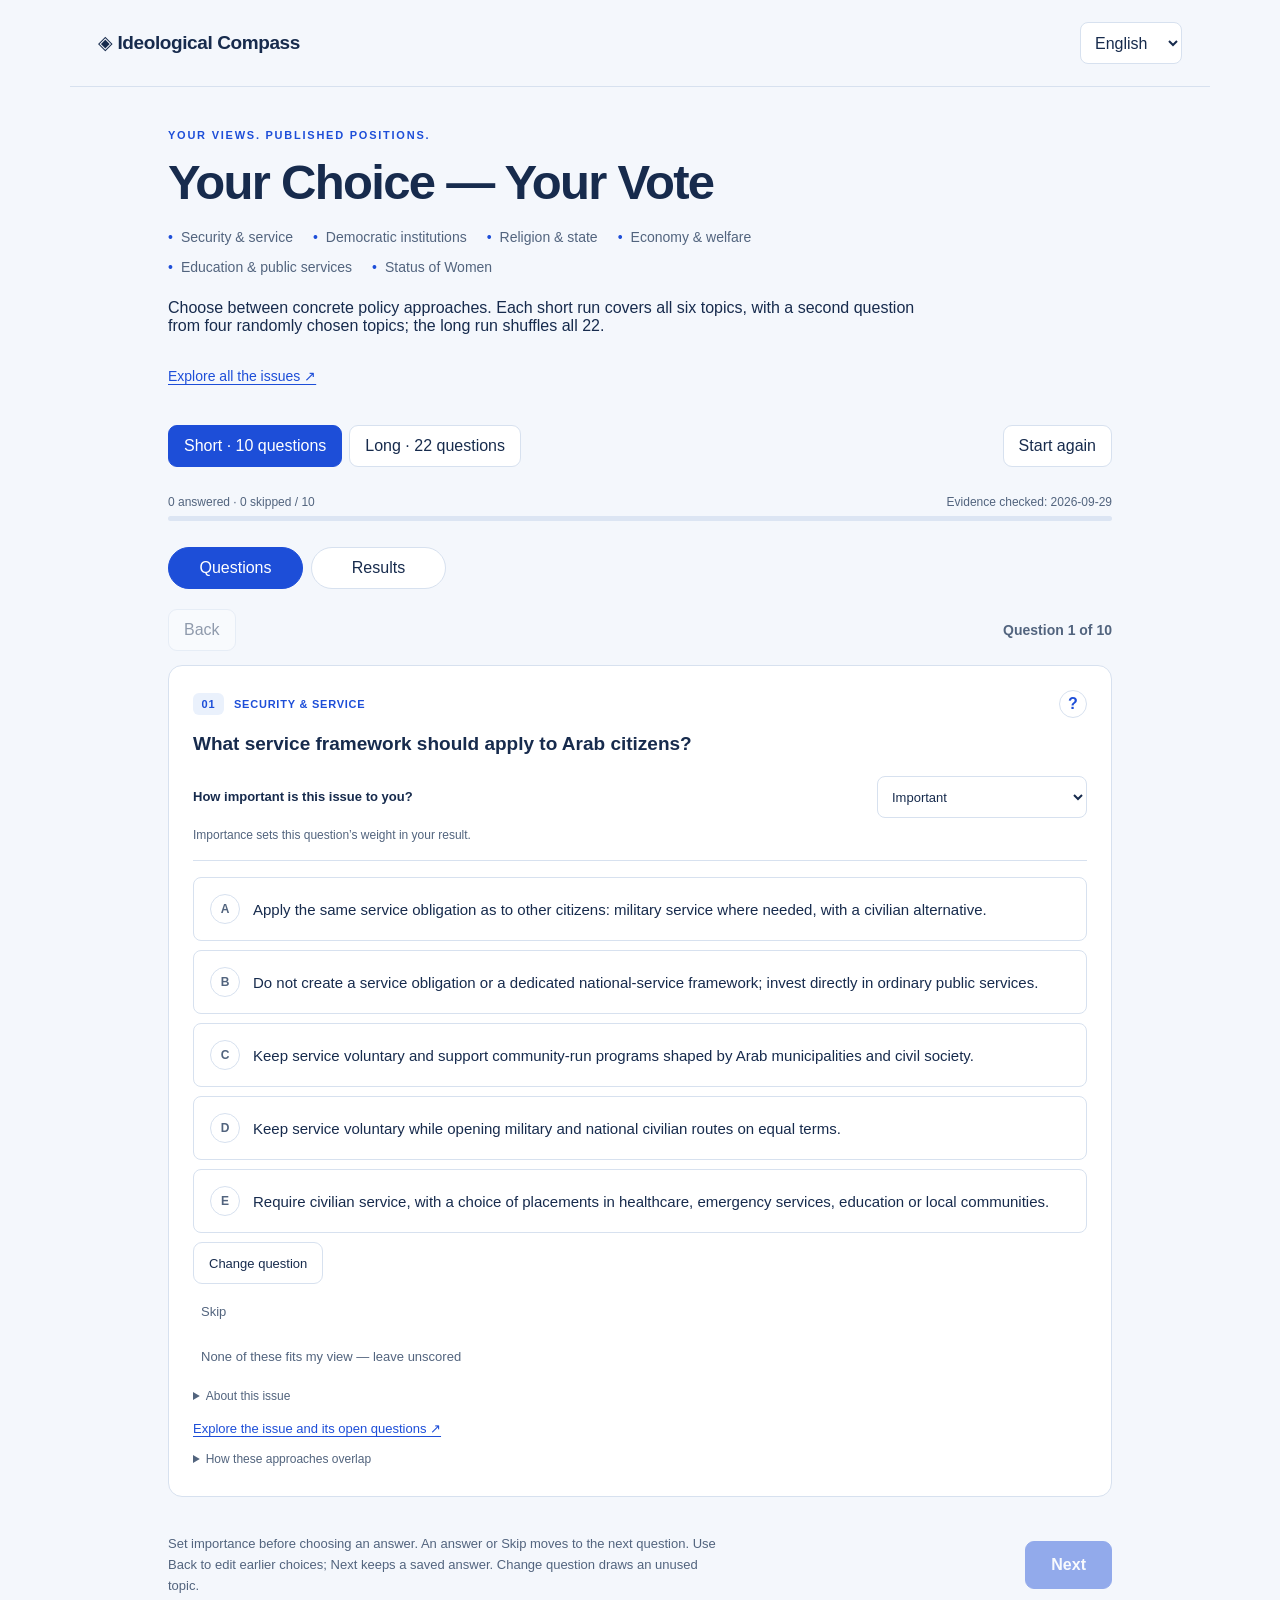
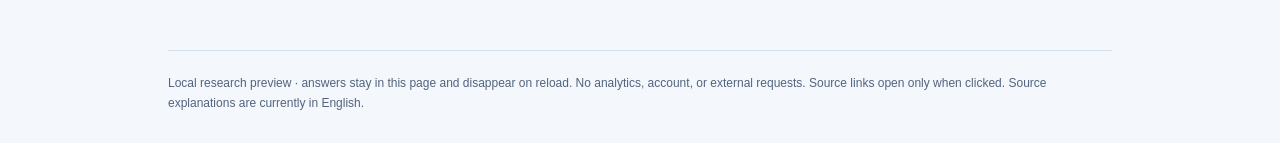
==== commit c5c10106: "Add Status of Women category and balance ten-question sampling" ====
--- a/index.html
+++ b/index.html
@@ -132,7 +132,7 @@
     </section>
     <footer id="footer"></footer>
   </main>
-  <script id="compass-data" type="application/json">{"parties": [{"id": "likud", "en": "Likud", "he": "הליכוד", "ru": "Ликуд"}, {"id": "yashar", "en": "Yashar", "he": "ישר!", "ru": "Яшар"}, {"id": "beyahad", "en": "Beyahad", "he": "ביחד", "ru": "Беяхад"}, {"id": "democrats", "en": "Democrats", "he": "הדמוקרטים", "ru": "Демократы"}, {"id": "religious_zionism", "en": "Religious Zionism", "he": "הציונות הדתית", "ru": "Религиозный сионизм"}, {"id": "otzma", "en": "Otzma Yehudit", "he": "עוצמה יהודית", "ru": "Оцма Йехудит"}, {"id": "shas", "en": "Shas", "he": "ש״ס", "ru": "ШАС"}, {"id": "beytenu", "en": "Yisrael Beytenu", "he": "ישראל ביתנו", "ru": "Наш дом Израиль"}, {"id": "raam", "en": "Ra'am", "he": "רע״ם", "ru": "РААМ"}, {"id": "hadash", "en": "Hadash", "he": "חד״ש", "ru": "ХАДАШ"}, {"id": "taal", "en": "Ta'al", "he": "תע״ל", "ru": "ТААЛ"}, {"id": "balad", "en": "Balad", "he": "בל״ד", "ru": "БАЛАД"}, {"id": "utj", "en": "United Torah Judaism", "he": "יהדות התורה", "ru": "Яхадут ха-Тора"}, {"id": "zehut", "en": "Zehut", "he": "זהות", "ru": "Зеут"}, {"id": "blue_white", "en": "Blue and White", "he": "כחול לבן", "ru": "Кахоль-Лаван"}, {"id": "reservists", "en": "Reservists", "he": "המילואימניקים", "ru": "Резервисты"}], "sources": {"Y": {"title": "Yashar: ten-step programme", "url": "https://yasharwitheisenkot.com/agenda_point/", "date": null, "type": "party_program", "checked_at": "2026-09-29", "note": "Retrieved on 2026-09-29; publication date not stated. Full agenda reviewed; replaces the earlier homepage reference."}, "D": {"title": "Democrats: agenda, July 2025", "url": "https://democrats.org.il/wp-content/uploads/2025/09/agenda2025.pdf", "date": "2025-07", "type": "party_program", "note": "Date taken from the document cover, not search-engine publication metadata. Newer plans also exist at yes.democrats.org.il; the parsed index did not expose their text."}, "DC": {"title": "Democrats: current commitments", "url": "https://fighters.democrats.org.il/", "date": null, "type": "party_program"}, "B": {"title": "Beyahad: published plans", "url": "https://be-yahad.org.il/plans/?bennett_plans_cat=198", "date": null, "type": "party_program"}, "BE": {"title": "Beyahad: environment plan", "url": "https://be-yahad.org.il/plans/enviroment/", "date": null, "type": "party_program"}, "IB": {"title": "Yisrael Beytenu: platform", "url": "https://beytenu.org.il/party-platform/", "date": null, "type": "party_program", "note": "Current living page; contains both new priorities and legacy sections. Unresolved internal tensions must be flagged."}, "Z": {"title": "Zehut: full web platform", "url": "https://zehut.org.il/platform/full", "date": null, "type": "party_program"}, "ZC": {"title": "Zehut: compass", "url": "https://zehut.org.il/compass", "date": null, "type": "party_program"}, "RD": {"title": "Religious Zionism: platform index", "url": "https://zionutdatit.org.il/מצע-המפלגה/", "date": null, "type": "party_index", "note": "Official index retrieved directly on 2026-09-29. It links dated 2021–22 platform PDFs; those are labeled historical."}, "RJ": {"title": "Religious Zionism: Law and Justice booklet", "url": "https://digitaler.cld.bz/zionutdatit", "date": null, "type": "party_program", "note": "Earlier booklet. A September 2026 sequel exists; see RJ2. Do not label this booklet the 2026 edition."}, "RJ2": {"title": "N12: publication of Law and Justice 2.0", "url": "https://www.mako.co.il/news-israel-elections/2026/Article-8bc88f253f4a0a1027.htm", "date": "2026-09-15", "type": "report"}, "RS": {"title": "Knesset: Smotrich calls for sovereignty", "url": "https://main.knesset.gov.il/News/PressReleases/pages/press29.07.25cx.aspx", "date": "2025-07-29", "type": "official_statement", "note": "Indexed excerpt contains the call for a sovereignty decision; direct page returned no parsed text."}, "O": {"title": "Otzma Yehudit: Disengagement 710 plan", "url": "https://ozmayeudit.com/יו״ר-עוצמה-יהודית-השר-בן-גביר-מציג-את-תו/", "date": "2026-09-04", "type": "party_program", "note": "Retrieved in indexed text. Concerns state-supported emigration; does not itself establish positions on civilian settlements, taxation or marriage."}, "OH": {"title": "Otzma Yehudit: archived principles", "url": "https://www.idi.org.il/media/13907/עוצמה-יהודית.pdf", "date": null, "type": "archive", "note": "Image-only historical document located; not used to code unseen text."}, "OI": {"title": "IDI: Otzma Yehudit", "url": "https://www.idi.org.il/policy/parties-and-elections/parties/otzma-yehudit/", "date": null, "type": "secondary_profile"}, "L": {"title": "Likud: constitution", "url": "https://www.likud.org.il/images/veida4_docs/60.pdf", "date": null, "type": "party_constitution", "note": "Historical/standing principles, not a newly published election platform; indexed text retrieved."}, "LI": {"title": "IDI: Likud and its platform publication history", "url": "https://www.idi.org.il/policy/parties-and-elections/parties/likud/", "date": null, "type": "secondary_profile"}, "LS": {"title": "Prime Minister's Office: Netanyahu on Palestinian statehood", "url": "https://www.gov.il/en/pages/spoke-pm210925", "date": "2025-09-21", "type": "official_statement"}, "S": {"title": "Shas: principles for the 17th Knesset", "url": "https://www.idi.org.il/media/6856/shas-17.pdf", "date": "2006", "type": "archive", "note": "Explicit references to the 17th Knesset and targets for 2007. Not a 2026 platform."}, "UT": {"title": "United Torah Judaism: archived platform", "url": "https://www.idi.org.il/media/16889/יהדות-התורה-1999.pdf", "date": "1999", "type": "archive", "note": "Election year from archive attribution; saved copy carries 2002 print metadata."}, "R": {"title": "Ra'am: archived platform", "url": "https://www.idi.org.il/media/16883/רעמ-1999.pdf", "date": "1999", "type": "archive", "note": "Saved copy carries 2002 metadata; historical only."}, "RI": {"title": "IDI: Ra'am", "url": "https://www.idi.org.il/policy/parties-and-elections/parties/raam/", "date": null, "type": "secondary_profile"}, "H": {"title": "Hadash: current principles", "url": "https://hadash.org.il/", "date": null, "type": "party_principles"}, "HH": {"title": "Hadash: 2013 platform", "url": "https://www.idi.org.il/media/6524/חדש.pdf", "date": "2013", "type": "archive", "note": "The document explicitly identifies the 19th Knesset. The original /matzahadash/ URL now returns 404."}, "H22": {"title": "Zo Haderekh: Hadash–Ta'al 2022 economic program", "url": "https://zoha.org.il/116306/", "date": "2022-10-27", "type": "party_affiliated_archive"}, "TI": {"title": "IDI: Ta'al", "url": "https://www.idi.org.il/policy/parties-and-elections/parties/ta-al/", "date": null, "type": "secondary_profile", "note": "No standalone current primary platform located in this search."}, "BA": {"title": "Balad: political program", "url": "https://www.altajamoa.org/نصوص-مؤسسة/2017/03/29/البرنامج-السياسي", "date": "2017-03-29", "type": "archive", "note": "Arabic text reread directly. Page bears 2017-03-29 but contains later references as well as older passages; revision dates are unclear. Kept historical, with separately labelled continuity inferences.", "checked_at": "2026-09-29", "language": "ar"}, "DR": {"title": "Ynet: parties' responses on conscription", "url": "https://www.ynet.co.il/news/elections2026/article/yokra14898966", "date": "2026-09-16", "type": "reported_party_responses", "note": "Party responses distinguished from the reporter's characterizations. Joint List response is attributed to the list, not separately asserted by all components."}, "BW": {"title": "Blue and White: principles", "url": "https://kachollavan.org.il/wp-content/uploads/2025/07/20527_3_A5_Hoveret_Ekronot_ONE_PAGE_A.pdf", "date": "2025-07 (file path)", "type": "party_program"}, "M": {"title": "Reservists: platform", "url": "https://www.themiluimnikim.org.il/platform/", "date": null, "type": "party_program", "note": "Full live programme reviewed on 2026-09-29, including service, crime, term limits and competition. Undated; not labelled as a new manifesto.", "checked_at": "2026-09-29", "language": "he"}, "REG": {"title": "Platform discovery index", "url": "https://www.dor-why.co.il/platforms", "date": "2026-09-15", "type": "discovery_only", "note": "Used to locate originals; summaries and electoral-list labels are not the party answer key."}, "RDS": {"title": "Religious Zionism: sovereignty policy", "url": "https://zionutdatit.org.il/hityashvut/sovereignty/", "date": null, "type": "party_program", "note": "Official page retrieved directly on 2026-09-29. Publication date not stated; not labeled a newly issued manifesto."}, "RDJ21": {"title": "Religious Zionism: judicial platform", "url": "https://zionutdatit.org.il/wp-content/uploads/2021/12/משפט.pdf", "date": "2021-12", "type": "archive", "note": "Linked by the official platform index. PDF metadata and 24th-Knesset wording establish age; judicial-appointment section visually inspected."}, "RDI21": {"title": "Religious Zionism: Jewish identity platform", "url": "https://zionutdatit.org.il/wp-content/uploads/2021/12/זהות-יהודית.pdf", "date": "2021-12", "type": "archive", "note": "Official linked PDF, visually inspected. Used for the Jewish/democratic identity component; general status-quo language is not a complete answer on transport or marriage."}, "RDE21": {"title": "Religious Zionism: economic platform", "url": "https://zionutdatit.org.il/wp-content/uploads/2021/12/כלכלה.pdf", "date": "2021-12", "type": "archive", "note": "Official linked PDF, visually inspected. Explicitly calls for compulsory arbitration in essential services."}, "RDB23": {"title": "Religious Zionism: 2023–24 budget policy", "url": "https://zionutdatit.org.il/budget/", "date": "2023–2024", "type": "archive", "note": "Official text retrieved directly; internal budget-year references establish date. Not a new 2026 program."}, "OZ20": {"title": "Otzma Yehudit: principles for the 23rd Knesset election (2020)", "url": "https://www.knesset.tv/media/34728/מצע-עוצמה-יהודית.pdf", "date": "2020-01-28", "type": "archive", "note": "Party principles archived by the Knesset channel; heading explicitly dates the election document. Section 4 visually inspected. Historical evidence, not a 2026 manifesto."}, "Y_ED": {"title": "Yashar: education plan", "url": "https://yasharwitheisenkot.com/principles/education/", "date": null, "type": "party_program", "checked_at": "2026-09-29", "note": "Retrieved on 2026-09-29; publication date not stated. Detailed funding conditions qualify the broad core-for-all pledge."}, "Y_SERVICE": {"title": "Yashar: service for all", "url": "https://yasharwitheisenkot.com/principles/service-for-all/", "date": null, "type": "party_program", "checked_at": "2026-09-29", "note": "Retrieved on 2026-09-29; publication date not stated. Direct programme; limited deferrals are distinguished from sector-wide exemptions."}, "Y_ECON": {"title": "Yashar: economy and cost of living", "url": "https://yasharwitheisenkot.com/principles/economics/", "date": null, "type": "party_program", "checked_at": "2026-09-29", "note": "Retrieved on 2026-09-29; publication date not stated. Substantive policy sections reviewed; the page also contains a placeholder paragraph, which is not evidence."}, "Y_INQUIRY": {"title": "Yashar: state inquiry proposal (consultation draft)", "url": "https://yasharwitheisenkot.com/wp-content/uploads/2026/08/מתווה-ישר-לועדת-חקירה-ממלכתית-לטבח-ה-7-באוקטובר-טיוטה-לשיתוף-הציבור.pdf", "date": null, "type": "party_program", "checked_at": "2026-09-29", "note": "Retrieved on 2026-09-29; publication date not stated. Linked from /vaadat-hakira/. PDF page 3 specifies judicial appointment. Consultation remains open until 2026-10-07; this is a party proposal, not enacted policy."}, "IDI_BALAD": {"title": "IDI: Balad party profile", "url": "https://en.idi.org.il/israeli-elections-and-parties/parties/balad/", "date": null, "type": "secondary_report", "accessed_at": "2026-09-29", "note": "Undated institutional profile, reviewed 2026-09-29. Describes standing ideology; not a newly published 2026 manifesto. Narrow policy deductions are separately labeled I."}, "IDI_HADASH": {"title": "IDI: Hadash party profile", "url": "https://en.idi.org.il/israeli-elections-and-parties/parties/hadash/", "date": null, "type": "secondary_report", "accessed_at": "2026-09-29", "note": "Undated institutional profile, reviewed 2026-09-29. Describes standing ideology; not a newly published 2026 manifesto. Narrow policy deductions are separately labeled I."}, "IDI_TAAL": {"title": "IDI: Ta’al party profile", "url": "https://en.idi.org.il/israeli-elections-and-parties/parties/taal/", "date": null, "type": "secondary_report", "accessed_at": "2026-09-29", "note": "Undated institutional profile, reviewed 2026-09-29. Describes standing ideology; not a newly published 2026 manifesto. Narrow policy deductions are separately labeled I."}, "IDI_RAAM": {"title": "IDI: Ra’am party profile", "url": "https://en.idi.org.il/israeli-elections-and-parties/parties/raam/", "date": null, "type": "secondary_report", "accessed_at": "2026-09-29", "note": "Undated institutional profile, reviewed 2026-09-29. Describes standing ideology; not a newly published 2026 manifesto. Narrow policy deductions are separately labeled I."}, "IDI_SHAS": {"title": "IDI: Shas party profile", "url": "https://en.idi.org.il/israeli-elections-and-parties/parties/shas/", "date": null, "type": "secondary_report", "accessed_at": "2026-09-29", "note": "Undated institutional profile, reviewed 2026-09-29. Describes standing ideology; not a newly published 2026 manifesto. Narrow policy deductions are separately labeled I."}, "IDI_UTJ": {"title": "IDI: United Torah Judaism party profile", "url": "https://en.idi.org.il/israeli-elections-and-parties/parties/united-torah-judaism/", "date": null, "type": "secondary_report", "accessed_at": "2026-09-29", "note": "Undated institutional profile, reviewed 2026-09-29. Describes standing ideology; not a newly published 2026 manifesto. Narrow policy deductions are separately labeled I."}, "IDI_LIKUD": {"title": "IDI: Likud party profile", "url": "https://en.idi.org.il/israeli-elections-and-parties/parties/likud/", "date": null, "type": "secondary_report", "accessed_at": "2026-09-29", "note": "Undated institutional profile, reviewed 2026-09-29. Describes standing ideology; not a newly published 2026 manifesto. Narrow policy deductions are separately labeled I."}, "IDI_OTZMA": {"title": "IDI: Otzma Yehudit party profile", "url": "https://en.idi.org.il/israeli-elections-and-parties/parties/otzma-yehudit/", "date": null, "type": "secondary_report", "accessed_at": "2026-09-29", "note": "Undated institutional profile, reviewed 2026-09-29. Describes standing ideology; not a newly published 2026 manifesto. Narrow policy deductions are separately labeled I."}, "TOI_REL26": {"title": "ToI: Bennett backs Shabbat transport and civil marriage; Shas and UTJ respond", "url": "https://www.timesofisrael.com/liveblog_entry/ex-pm-bennett-backs-public-transport-on-shabbat-civil-marriage-sparking-haredi-backlash/", "date": "2026-04-20", "type": "secondary_report", "accessed_at": "2026-09-29", "note": "Reviewed secondary source; publication date is shown separately from retrieval date."}, "TOI_SCHOOL26": {"title": "ToI: additional funding for Haredi school networks", "url": "https://www.timesofisrael.com/state-budget-set-to-increase-spending-on-haredi-education-by-nis-1-billion/amp/", "date": "2026-02-19", "type": "secondary_report", "accessed_at": "2026-09-29", "note": "Reviewed secondary source; publication date is shown separately from retrieval date."}, "TOI_SCHOOL25": {"title": "ToI: committee funds private and exempt Haredi schools", "url": "https://www.timesofisrael.com/knesset-finance-committee-approves-additional-nis-177m-for-private-haredi-schools/amp/", "date": "2025-08-12", "type": "secondary_report", "accessed_at": "2026-09-29", "note": "Reports direct funding of exempt and party-affiliated schools; interpretations of core-curriculum requirements are labeled as inferences."}, "AP_DRAFT25": {"title": "AP: Shas and UTJ leave government over draft exemptions", "url": "https://apnews.com/article/b58b8705277f27fa41f664c341e5a93e", "date": "2025-07-16", "type": "secondary_report", "accessed_at": "2026-09-29", "note": "Reviewed secondary source; publication date is shown separately from retrieval date."}, "TOI_JUDGES25": {"title": "ToI: political control over judicial appointments", "url": "https://www.timesofisrael.com/knesset-passes-law-greatly-boosting-political-control-over-judicial-appointments/", "date": "2025-03-27", "type": "secondary_report", "accessed_at": "2026-09-29", "note": "The 2025 committee model is not identical to direct appointment by parliament. Any mapping to the quiz’s broader political-selection approach is labeled an inference."}, "TOI_PROBE26": {"title": "ToI: Likud’s alternative October 7 inquiry bill", "url": "https://www.timesofisrael.com/call-for-independent-inquiry-removed-from-coalition-bill-establishing-oct-7-probe/amp/", "date": "2026-05-13", "type": "secondary_report", "accessed_at": "2026-09-29", "note": "Reviewed secondary source; publication date is shown separately from retrieval date."}, "TOI_PROBE25": {"title": "ToI: Blue and White presses for a state inquiry", "url": "https://www.timesofisrael.com/liveblog_entry/lawmakers-defeat-motion-to-establish-state-commission-of-inquiry-into-october-7/", "date": "2025-12-22", "type": "secondary_report", "accessed_at": "2026-09-29", "note": "Reviewed secondary source; publication date is shown separately from retrieval date."}, "TOI_GAZA_RZ25": {"title": "ToI: Smotrich advocates renewed Gaza settlements", "url": "https://www.timesofisrael.com/liveblog_entry/smotrich-says-return-of-jewish-settlements-to-gaza-now-realistic-needs-to-be-much-bigger-than-before/", "date": "2025-07-29", "type": "secondary_report", "accessed_at": "2026-09-29", "note": "Reviewed secondary source; publication date is shown separately from retrieval date."}, "TOI_GAZA_OZ24": {"title": "ToI: Ben Gvir and Smotrich advocate Gaza resettlement", "url": "https://www.timesofisrael.com/ben-gvir-suggests-netanyahu-open-to-encouraging-palestinian-migration-from-gaza/", "date": "2024-12-01", "type": "secondary_report", "accessed_at": "2026-09-29", "note": "Dated reporting of Ben Gvir’s position; not evidence for the stance of every coalition party."}, "TOI_CRIME25": {"title": "ToI: Ben Gvir backs treating criminal organizations as terror groups", "url": "https://www.timesofisrael.com/government-greenlights-bill-to-label-certain-crime-organizations-as-terror-groups/", "date": "2025-10-19", "type": "secondary_report", "accessed_at": "2026-09-29", "note": "Reviewed secondary source; publication date is shown separately from retrieval date."}, "TOI_ARAB_CRIME26": {"title": "ToI: Arab party leaders demand effective policing against organized crime", "url": "https://www.timesofisrael.com/arab-blood-isnt-cheap-hundreds-rally-in-capital-alleging-police-failure-on-violent-crime/amp/", "date": "2026-01-11", "type": "secondary_report", "accessed_at": "2026-09-29", "note": "Reviewed secondary source; publication da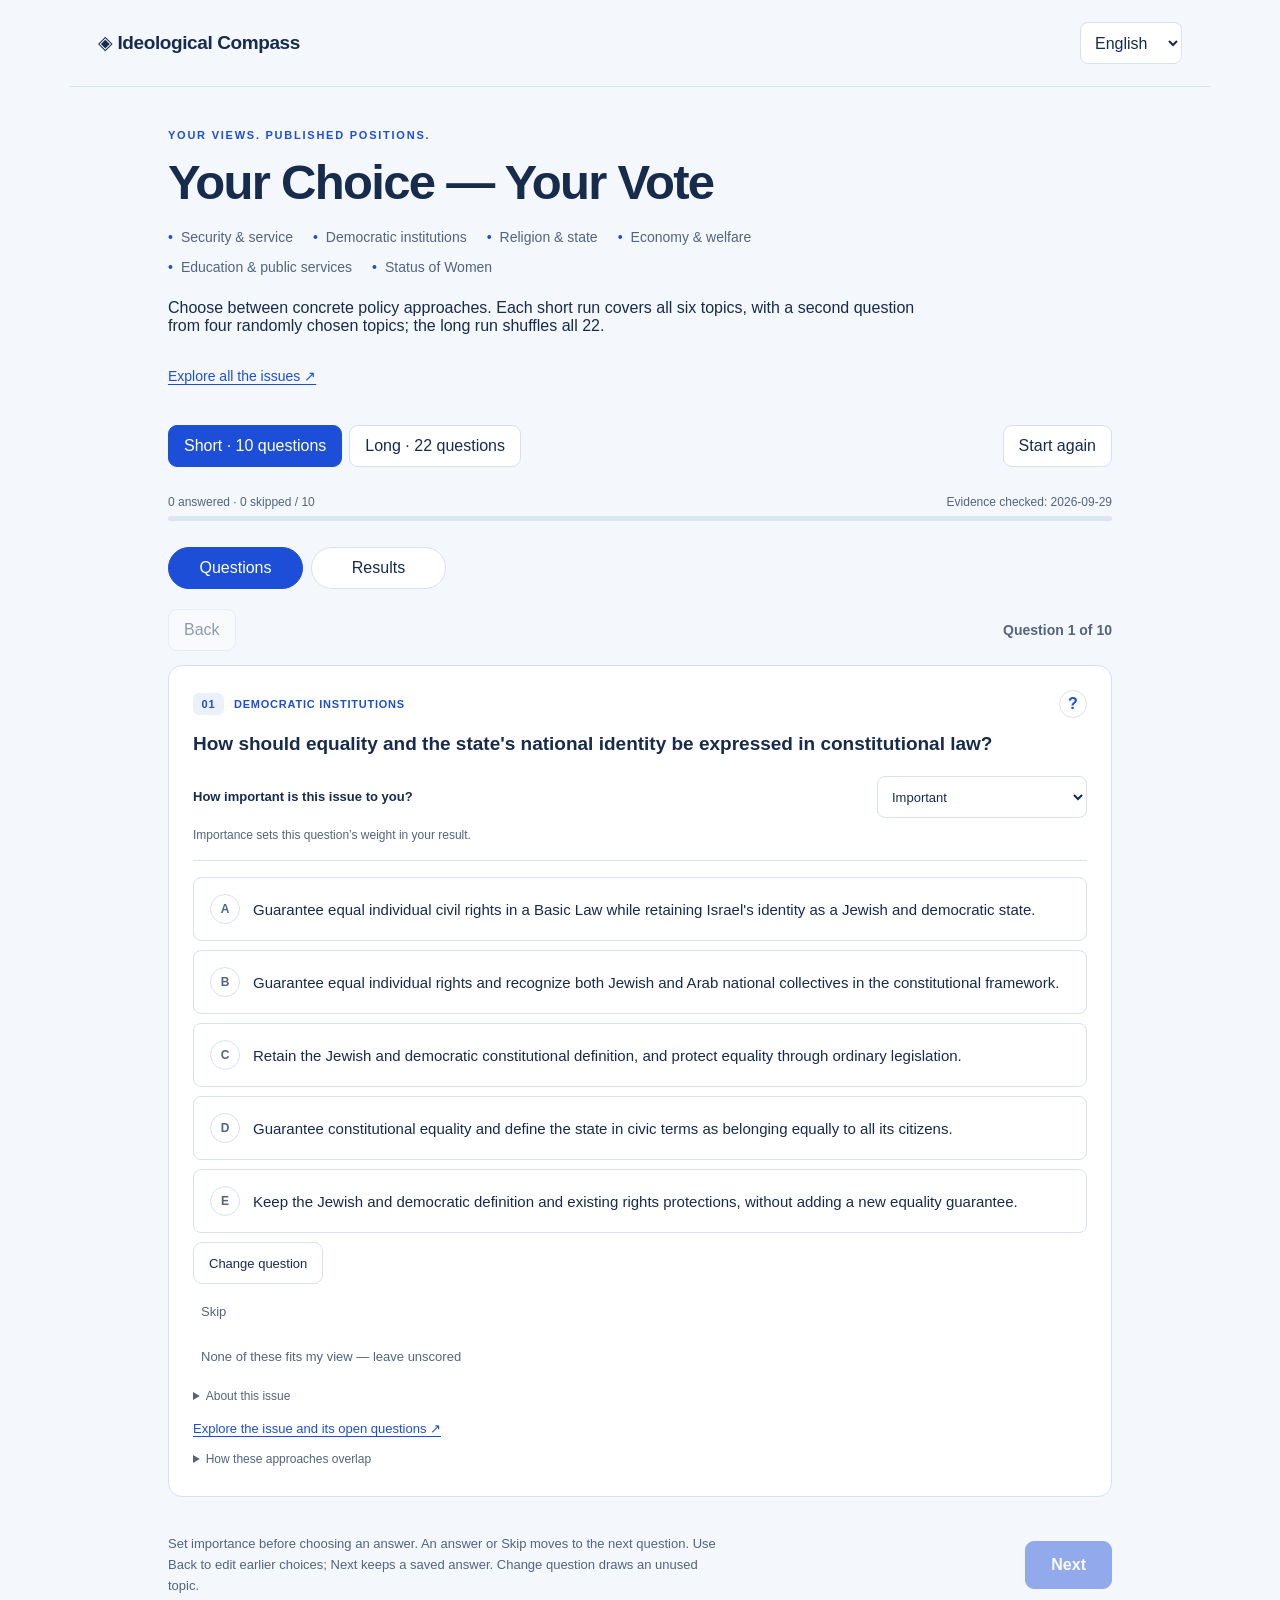
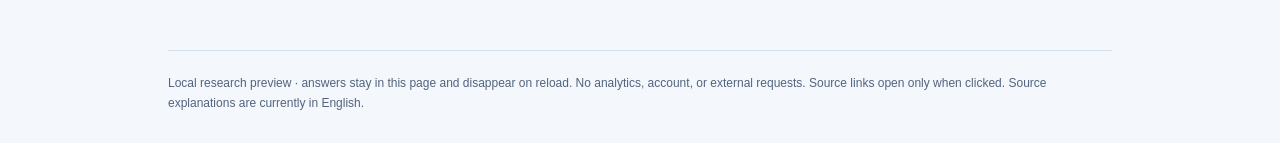
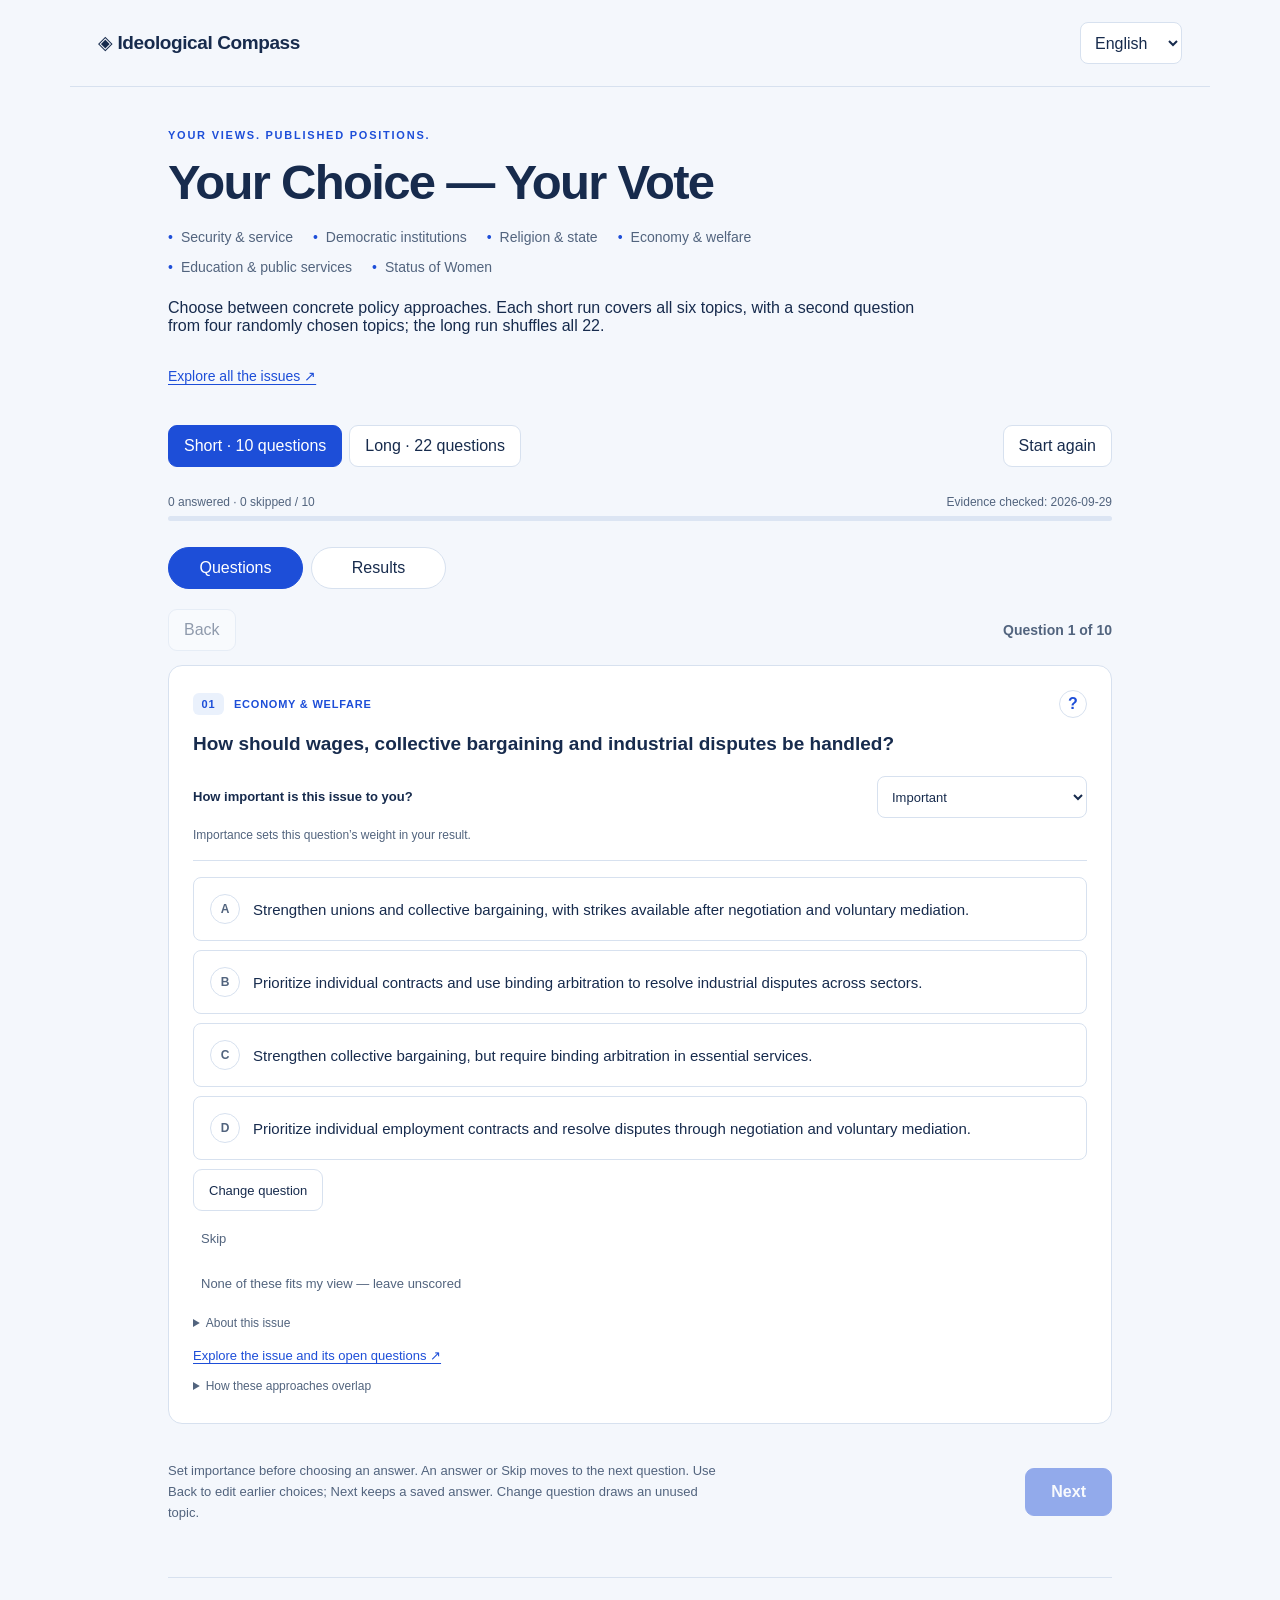
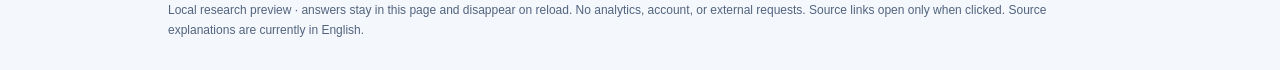
